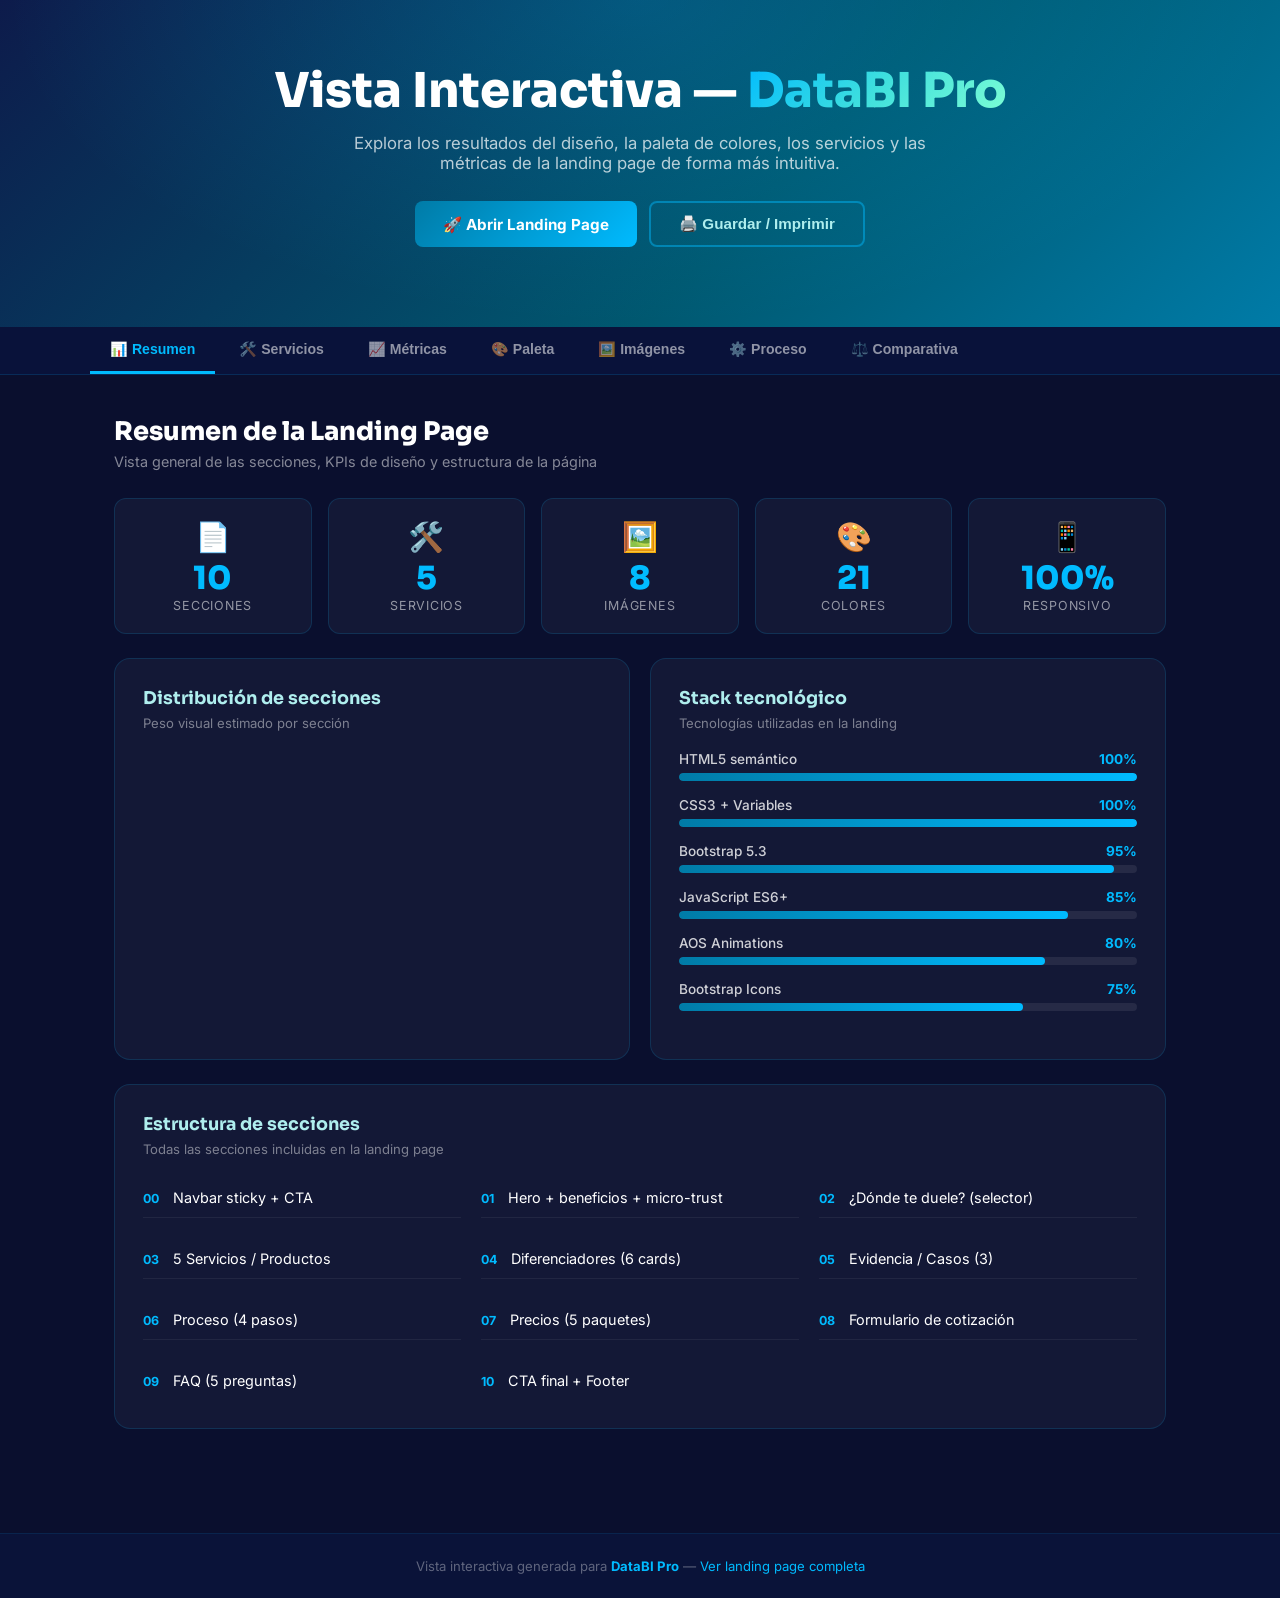
==== index.html @ bb904b4a "index.html" ====
<!DOCTYPE html>
<html lang="es">
<head>
  <meta charset="UTF-8" />
  <meta name="viewport" content="width=device-width, initial-scale=1.0" />
  <title>Vista Previa Interactiva — DataBI Pro Landing Page</title>
  <link href="https://fonts.googleapis.com/css2?family=Inter:wght@300;400;500;600;700;800&family=Sora:wght@600;700;800&display=swap" rel="stylesheet" />
  <script src="https://cdn.jsdelivr.net/npm/chart.js@4.4.3/dist/chart.umd.min.js"></script>
  <style>
    :root {
      --cyan:      #00BBFF;
      --turquoise: #40E0DD;
      --teal:      #008080;
      --cerulean:  #007BA7;
      --midnight:  #191970;
      --deep-sea:  #005870;
      --aqua:      #7FFFD4;
      --sky:       #87CEEB;
      --pale:      #AFEEEE;
    }

    * { box-sizing: border-box; margin: 0; padding: 0; }
    html { scroll-behavior: smooth; }

    body {
      font-family: 'Inter', sans-serif;
      background: #0a0f2e;
      color: #e8f4fd;
      overflow-x: hidden;
    }

    /* ── Header ─────────────────────────────────────────── */
    .pv-header {
      background: linear-gradient(135deg, #0d1b4b 0%, #005870 60%, #007BA7 100%);
      padding: 60px 24px 80px;
      text-align: center;
      position: relative;
      overflow: hidden;
    }

    .pv-header::before {
      content: '';
      position: absolute;
      inset: 0;
      background: radial-gradient(ellipse at 50% 0%, rgba(0,187,255,0.18) 0%, transparent 70%);
    }

    .pv-header h1 {
      font-family: 'Sora', sans-serif;
      font-size: clamp(1.8rem, 4vw, 3rem);
      font-weight: 800;
      color: #fff;
      position: relative;
      z-index: 1;
      margin-bottom: 12px;
    }

    .pv-header h1 span {
      background: linear-gradient(135deg, var(--cyan), var(--turquoise), var(--aqua));
      -webkit-background-clip: text;
      -webkit-text-fill-color: transparent;
      background-clip: text;
    }

    .pv-header p {
      color: rgba(255,255,255,0.72);
      font-size: 1.05rem;
      max-width: 640px;
      margin: 0 auto 28px;
      position: relative;
      z-index: 1;
    }

    .pv-header-btns {
      display: flex;
      flex-wrap: wrap;
      gap: 12px;
      justify-content: center;
      position: relative;
      z-index: 1;
    }

    .btn-view-landing {
      background: linear-gradient(135deg, var(--cerulean), var(--cyan));
      color: #fff;
      font-weight: 700;
      font-size: 0.95rem;
      padding: 12px 28px;
      border-radius: 8px;
      border: none;
      cursor: pointer;
      text-decoration: none;
      transition: transform 0.2s, box-shadow 0.2s;
      display: inline-flex;
      align-items: center;
      gap: 8px;
    }

    .btn-view-landing:hover {
      transform: translateY(-2px);
      box-shadow: 0 8px 24px rgba(0,187,255,0.4);
      color: #fff;
    }

    .btn-outline {
      background: transparent;
      border: 2px solid rgba(0,187,255,0.45);
      color: var(--pale);
      font-weight: 600;
      font-size: 0.95rem;
      padding: 12px 28px;
      border-radius: 8px;
      cursor: pointer;
      text-decoration: none;
      transition: background 0.2s, border-color 0.2s;
      display: inline-flex;
      align-items: center;
      gap: 8px;
    }

    .btn-outline:hover {
      background: rgba(0,187,255,0.1);
      border-color: var(--cyan);
      color: var(--pale);
    }

    /* ── Nav tabs ────────────────────────────────────────── */
    .pv-nav {
      background: rgba(10, 20, 60, 0.95);
      border-bottom: 1px solid rgba(0,187,255,0.15);
      position: sticky;
      top: 0;
      z-index: 100;
      padding: 0 24px;
      overflow-x: auto;
    }

    .pv-nav-inner {
      display: flex;
      gap: 4px;
      max-width: 1100px;
      margin: 0 auto;
      white-space: nowrap;
    }

    .pv-tab {
      padding: 14px 20px;
      font-size: 0.88rem;
      font-weight: 600;
      color: rgba(255,255,255,0.55);
      cursor: pointer;
      border-bottom: 3px solid transparent;
      transition: color 0.2s, border-color 0.2s;
      background: none;
      border-top: none;
      border-left: none;
      border-right: none;
      white-space: nowrap;
    }

    .pv-tab:hover { color: var(--cyan); }
    .pv-tab.active {
      color: var(--cyan);
      border-bottom-color: var(--cyan);
    }

    /* ── Main container ──────────────────────────────────── */
    .pv-main {
      max-width: 1100px;
      margin: 0 auto;
      padding: 40px 24px 80px;
    }

    /* ── Section panels ──────────────────────────────────── */
    .pv-panel {
      display: none;
      animation: fadeIn 0.4s ease;
    }

    .pv-panel.active { display: block; }

    @keyframes fadeIn {
      from { opacity: 0; transform: translateY(12px); }
      to   { opacity: 1; transform: translateY(0); }
    }

    /* ── Cards ───────────────────────────────────────────── */
    .pv-card {
      background: rgba(255,255,255,0.04);
      border: 1px solid rgba(0,187,255,0.15);
      border-radius: 16px;
      padding: 28px;
      margin-bottom: 24px;
      transition: border-color 0.25s;
    }

    .pv-card:hover { border-color: rgba(0,187,255,0.35); }

    .pv-card-title {
      font-family: 'Sora', sans-serif;
      font-size: 1.1rem;
      font-weight: 700;
      color: var(--pale);
      margin-bottom: 6px;
    }

    .pv-card-sub {
      font-size: 0.82rem;
      color: rgba(255,255,255,0.45);
      margin-bottom: 20px;
    }

    /* ── Grid ────────────────────────────────────────────── */
    .grid-2 { display: grid; grid-template-columns: repeat(auto-fit, minmax(300px, 1fr)); gap: 20px; }
    .grid-3 { display: grid; grid-template-columns: repeat(auto-fit, minmax(240px, 1fr)); gap: 20px; }
    .grid-5 { display: grid; grid-template-columns: repeat(auto-fit, minmax(180px, 1fr)); gap: 16px; }

    /* ── KPI tiles ───────────────────────────────────────── */
    .kpi-tile {
      background: rgba(255,255,255,0.04);
      border: 1px solid rgba(0,187,255,0.15);
      border-radius: 12px;
      padding: 20px;
      text-align: center;
      transition: transform 0.2s, border-color 0.2s;
    }

    .kpi-tile:hover {
      transform: translateY(-3px);
      border-color: var(--cyan);
    }

    .kpi-icon {
      font-size: 1.8rem;
      margin-bottom: 8px;
    }

    .kpi-value {
      font-family: 'Sora', sans-serif;
      font-size: 2rem;
      font-weight: 800;
      color: var(--cyan);
      line-height: 1;
      margin-bottom: 4px;
    }

    .kpi-label {
      font-size: 0.78rem;
      color: rgba(255,255,255,0.55);
      text-transform: uppercase;
      letter-spacing: 0.06em;
    }

    /* ── Section heading ─────────────────────────────────── */
    .pv-section-heading {
      margin-bottom: 28px;
    }

    .pv-section-heading h2 {
      font-family: 'Sora', sans-serif;
      font-size: 1.6rem;
      font-weight: 800;
      color: #fff;
      margin-bottom: 6px;
    }

    .pv-section-heading p {
      font-size: 0.9rem;
      color: rgba(255,255,255,0.5);
    }

    /* ── Chart wrapper ───────────────────────────────────── */
    .chart-wrapper {
      position: relative;
      height: 280px;
    }

    .chart-wrapper-tall {
      position: relative;
      height: 340px;
    }

    /* ── Color palette display ───────────────────────────── */
    .palette-grid {
      display: grid;
      grid-template-columns: repeat(auto-fill, minmax(120px, 1fr));
      gap: 10px;
    }

    .palette-swatch {
      border-radius: 10px;
      overflow: hidden;
      border: 1px solid rgba(255,255,255,0.08);
      cursor: pointer;
      transition: transform 0.2s;
    }

    .palette-swatch:hover { transform: scale(1.04); }

    .swatch-color {
      height: 60px;
    }

    .swatch-info {
      background: rgba(10,20,60,0.85);
      padding: 8px 10px;
    }

    .swatch-name {
      font-size: 0.72rem;
      font-weight: 600;
      color: rgba(255,255,255,0.85);
      display: block;
      margin-bottom: 2px;
    }

    .swatch-hex {
      font-size: 0.68rem;
      color: rgba(255,255,255,0.45);
      font-family: monospace;
    }

    /* ── Service cards ───────────────────────────────────── */
    .service-mini {
      background: rgba(255,255,255,0.04);
      border: 1px solid rgba(0,187,255,0.15);
      border-radius: 12px;
      padding: 20px;
      transition: transform 0.2s, border-color 0.2s;
    }

    .service-mini:hover {
      transform: translateY(-3px);
      border-color: var(--cyan);
    }

    .service-mini-num {
      font-family: 'Sora', sans-serif;
      font-size: 2rem;
      font-weight: 900;
      color: rgba(0,187,255,0.2);
      line-height: 1;
      margin-bottom: -4px;
    }

    .service-mini-title {
      font-weight: 700;
      font-size: 0.92rem;
      color: #fff;
      margin-bottom: 6px;
    }

    .service-mini-desc {
      font-size: 0.8rem;
      color: rgba(255,255,255,0.5);
      line-height: 1.5;
    }

    .service-mini-badge {
      display: inline-block;
      background: rgba(0,187,255,0.12);
      border: 1px solid rgba(0,187,255,0.25);
      color: var(--cyan);
      font-size: 0.7rem;
      font-weight: 600;
      padding: 3px 10px;
      border-radius: 50px;
      margin-top: 10px;
    }

    /* ── Timeline ────────────────────────────────────────── */
    .timeline {
      position: relative;
      padding-left: 32px;
    }

    .timeline::before {
      content: '';
      position: absolute;
      left: 11px;
      top: 0;
      bottom: 0;
      width: 2px;
      background: linear-gradient(to bottom, var(--cyan), transparent);
    }

    .timeline-item {
      position: relative;
      margin-bottom: 28px;
    }

    .timeline-dot {
      position: absolute;
      left: -28px;
      top: 4px;
      width: 24px;
      height: 24px;
      background: linear-gradient(135deg, var(--cerulean), var(--cyan));
      border-radius: 50%;
      display: flex;
      align-items: center;
      justify-content: center;
      font-size: 0.7rem;
      font-weight: 800;
      color: #fff;
    }

    .timeline-title {
      font-weight: 700;
      font-size: 0.95rem;
      color: #fff;
      margin-bottom: 4px;
    }

    .timeline-desc {
      font-size: 0.84rem;
      color: rgba(255,255,255,0.55);
    }

    .timeline-badge {
      display: inline-block;
      background: rgba(64,224,221,0.12);
      color: var(--turquoise);
      font-size: 0.72rem;
      font-weight: 600;
      padding: 2px 10px;
      border-radius: 50px;
      margin-left: 8px;
    }

    /* ── Comparison table ────────────────────────────────── */
    .compare-table {
      width: 100%;
      border-collapse: collapse;
      font-size: 0.88rem;
    }

    .compare-table th {
      padding: 12px 16px;
      text-align: left;
      font-size: 0.78rem;
      font-weight: 700;
      text-transform: uppercase;
      letter-spacing: 0.06em;
      color: rgba(255,255,255,0.45);
      border-bottom: 1px solid rgba(0,187,255,0.15);
    }

    .compare-table td {
      padding: 12px 16px;
      border-bottom: 1px solid rgba(255,255,255,0.05);
      color: rgba(255,255,255,0.8);
      vertical-align: middle;
    }

    .compare-table tr:hover td {
      background: rgba(0,187,255,0.04);
    }

    .check-yes { color: #40E0DD; font-size: 1.1rem; }
    .check-no  { color: rgba(255,100,100,0.7); font-size: 1.1rem; }

    /* ── Progress bars ───────────────────────────────────── */
    .prog-item { margin-bottom: 16px; }

    .prog-label {
      display: flex;
      justify-content: space-between;
      margin-bottom: 6px;
      font-size: 0.85rem;
    }

    .prog-label span:first-child { color: rgba(255,255,255,0.8); font-weight: 500; }
    .prog-label span:last-child  { color: var(--cyan); font-weight: 700; }

    .prog-bar-bg {
      height: 8px;
      background: rgba(255,255,255,0.08);
      border-radius: 50px;
      overflow: hidden;
    }

    .prog-bar-fill {
      height: 100%;
      border-radius: 50px;
      background: linear-gradient(90deg, var(--cerulean), var(--cyan));
      width: 0%;
      transition: width 1.2s cubic-bezier(0.4, 0, 0.2, 1);
    }

    /* ── Image gallery ───────────────────────────────────── */
    .img-gallery {
      display: grid;
      grid-template-columns: repeat(auto-fill, minmax(220px, 1fr));
      gap: 12px;
    }

    .img-gallery-item {
      border-radius: 10px;
      overflow: hidden;
      border: 1px solid rgba(0,187,255,0.15);
      cursor: pointer;
      transition: transform 0.2s, border-color 0.2s;
      position: relative;
    }

    .img-gallery-item:hover {
      transform: scale(1.02);
      border-color: var(--cyan);
    }

    .img-gallery-item img {
      width: 100%;
      height: 140px;
      object-fit: cover;
      display: block;
    }

    .img-gallery-caption {
      padding: 8px 10px;
      font-size: 0.75rem;
      color: rgba(255,255,255,0.6);
      background: rgba(10,20,60,0.85);
    }

    /* ── Lightbox ────────────────────────────────────────── */
    .lightbox {
      display: none;
      position: fixed;
      inset: 0;
      background: rgba(0,0,0,0.9);
      z-index: 9999;
      align-items: center;
      justify-content: center;
      padding: 20px;
    }

    .lightbox.open { display: flex; }

    .lightbox img {
      max-width: 90vw;
      max-height: 85vh;
      border-radius: 12px;
      box-shadow: 0 20px 60px rgba(0,0,0,0.5);
    }

    .lightbox-close {
      position: absolute;
      top: 20px;
      right: 24px;
      font-size: 2rem;
      color: #fff;
      cursor: pointer;
      background: none;
      border: none;
      line-height: 1;
    }

    /* ── Tooltip ─────────────────────────────────────────── */
    .tooltip-copy {
      position: fixed;
      bottom: 24px;
      left: 50%;
      transform: translateX(-50%);
      background: var(--cerulean);
      color: #fff;
      padding: 8px 20px;
      border-radius: 50px;
      font-size: 0.85rem;
      font-weight: 600;
      opacity: 0;
      transition: opacity 0.3s;
      pointer-events: none;
      z-index: 9998;
    }

    .tooltip-copy.show { opacity: 1; }

    /* ── Footer ──────────────────────────────────────────── */
    .pv-footer {
      background: rgba(10,20,60,0.8);
      border-top: 1px solid rgba(0,187,255,0.1);
      padding: 24px;
      text-align: center;
    }

    .pv-footer p {
      font-size: 0.82rem;
      color: rgba(255,255,255,0.35);
    }

    .pv-footer a {
      color: var(--cyan);
      text-decoration: none;
    }

    /* ── Responsive ──────────────────────────────────────── */
    @media (max-width: 600px) {
      .pv-header { padding: 40px 16px 60px; }
      .pv-main { padding: 24px 16px 60px; }
      .grid-2, .grid-3, .grid-5 { grid-template-columns: 1fr; }
      .chart-wrapper { height: 220px; }
    }
  </style>
</head>
<body>

<!-- ── Header ────────────────────────────────────────────── -->
<div class="pv-header">
  <h1>Vista Interactiva — <span>DataBI Pro</span></h1>
  <p>Explora los resultados del diseño, la paleta de colores, los servicios y las métricas de la landing page de forma más intuitiva.</p>
  <div class="pv-header-btns">
    <a href="index.html" target="_blank" class="btn-view-landing">
      🚀 Abrir Landing Page
    </a>
    <button class="btn-outline" onclick="window.print()">
      🖨️ Guardar / Imprimir
    </button>
  </div>
</div>

<!-- ── Navigation tabs ───────────────────────────────────── -->
<nav class="pv-nav">
  <div class="pv-nav-inner">
    <button class="pv-tab active" onclick="showPanel('overview')">📊 Resumen</button>
    <button class="pv-tab" onclick="showPanel('services')">🛠️ Servicios</button>
    <button class="pv-tab" onclick="showPanel('metrics')">📈 Métricas</button>
    <button class="pv-tab" onclick="showPanel('palette')">🎨 Paleta</button>
    <button class="pv-tab" onclick="showPanel('images')">🖼️ Imágenes</button>
    <button class="pv-tab" onclick="showPanel('process')">⚙️ Proceso</button>
    <button class="pv-tab" onclick="showPanel('compare')">⚖️ Comparativa</button>
  </div>
</nav>

<!-- ── Main content ──────────────────────────────────────── -->
<main class="pv-main">

  <!-- ===== OVERVIEW ===== -->
  <div id="panel-overview" class="pv-panel active">
    <div class="pv-section-heading">
      <h2>Resumen de la Landing Page</h2>
      <p>Vista general de las secciones, KPIs de diseño y estructura de la página</p>
    </div>

    <!-- KPIs -->
    <div class="grid-5" style="margin-bottom:24px;">
      <div class="kpi-tile">
        <div class="kpi-icon">📄</div>
        <div class="kpi-value" data-count="10">0</div>
        <div class="kpi-label">Secciones</div>
      </div>
      <div class="kpi-tile">
        <div class="kpi-icon">🛠️</div>
        <div class="kpi-value" data-count="5">0</div>
        <div class="kpi-label">Servicios</div>
      </div>
      <div class="kpi-tile">
        <div class="kpi-icon">🖼️</div>
        <div class="kpi-value" data-count="8">0</div>
        <div class="kpi-label">Imágenes</div>
      </div>
      <div class="kpi-tile">
        <div class="kpi-icon">🎨</div>
        <div class="kpi-value" data-count="21">0</div>
        <div class="kpi-label">Colores</div>
      </div>
      <div class="kpi-tile">
        <div class="kpi-icon">📱</div>
        <div class="kpi-value">100%</div>
        <div class="kpi-label">Responsivo</div>
      </div>
    </div>

    <div class="grid-2">
      <!-- Secciones chart -->
      <div class="pv-card">
        <div class="pv-card-title">Distribución de secciones</div>
        <div class="pv-card-sub">Peso visual estimado por sección</div>
        <div class="chart-wrapper">
          <canvas id="sectionsChart"></canvas>
        </div>
      </div>

      <!-- Tech stack -->
      <div class="pv-card">
        <div class="pv-card-title">Stack tecnológico</div>
        <div class="pv-card-sub">Tecnologías utilizadas en la landing</div>
        <div style="margin-top:8px;">
          <div class="prog-item">
            <div class="prog-label"><span>HTML5 semántico</span><span>100%</span></div>
            <div class="prog-bar-bg"><div class="prog-bar-fill" data-width="100"></div></div>
          </div>
          <div class="prog-item">
            <div class="prog-label"><span>CSS3 + Variables</span><span>100%</span></div>
            <div class="prog-bar-bg"><div class="prog-bar-fill" data-width="100"></div></div>
          </div>
          <div class="prog-item">
            <div class="prog-label"><span>Bootstrap 5.3</span><span>95%</span></div>
            <div class="prog-bar-bg"><div class="prog-bar-fill" data-width="95"></div></div>
          </div>
          <div class="prog-item">
            <div class="prog-label"><span>JavaScript ES6+</span><span>85%</span></div>
            <div class="prog-bar-bg"><div class="prog-bar-fill" data-width="85"></div></div>
          </div>
          <div class="prog-item">
            <div class="prog-label"><span>AOS Animations</span><span>80%</span></div>
            <div class="prog-bar-bg"><div class="prog-bar-fill" data-width="80"></div></div>
          </div>
          <div class="prog-item">
            <div class="prog-label"><span>Bootstrap Icons</span><span>75%</span></div>
            <div class="prog-bar-bg"><div class="prog-bar-fill" data-width="75"></div></div>
          </div>
        </div>
      </div>
    </div>

    <!-- Sections list -->
    <div class="pv-card">
      <div class="pv-card-title">Estructura de secciones</div>
      <div class="pv-card-sub">Todas las secciones incluidas en la landing page</div>
      <div class="grid-3" style="margin-top:8px;">
        <div style="padding:10px 0; border-bottom:1px solid rgba(255,255,255,0.06);">
          <span style="color:var(--cyan);font-weight:700;font-size:0.78rem;">00</span>
          <span style="color:#fff;font-size:0.9rem;margin-left:10px;">Navbar sticky + CTA</span>
        </div>
        <div style="padding:10px 0; border-bottom:1px solid rgba(255,255,255,0.06);">
          <span style="color:var(--cyan);font-weight:700;font-size:0.78rem;">01</span>
          <span style="color:#fff;font-size:0.9rem;margin-left:10px;">Hero + beneficios + micro-trust</span>
        </div>
        <div style="padding:10px 0; border-bottom:1px solid rgba(255,255,255,0.06);">
          <span style="color:var(--cyan);font-weight:700;font-size:0.78rem;">02</span>
          <span style="color:#fff;font-size:0.9rem;margin-left:10px;">¿Dónde te duele? (selector)</span>
        </div>
        <div style="padding:10px 0; border-bottom:1px solid rgba(255,255,255,0.06);">
          <span style="color:var(--cyan);font-weight:700;font-size:0.78rem;">03</span>
          <span style="color:#fff;font-size:0.9rem;margin-left:10px;">5 Servicios / Productos</span>
        </div>
        <div style="padding:10px 0; border-bottom:1px solid rgba(255,255,255,0.06);">
          <span style="color:var(--cyan);font-weight:700;font-size:0.78rem;">04</span>
          <span style="color:#fff;font-size:0.9rem;margin-left:10px;">Diferenciadores (6 cards)</span>
        </div>
        <div style="padding:10px 0; border-bottom:1px solid rgba(255,255,255,0.06);">
          <span style="color:var(--cyan);font-weight:700;font-size:0.78rem;">05</span>
          <span style="color:#fff;font-size:0.9rem;margin-left:10px;">Evidencia / Casos (3)</span>
        </div>
        <div style="padding:10px 0; border-bottom:1px solid rgba(255,255,255,0.06);">
          <span style="color:var(--cyan);font-weight:700;font-size:0.78rem;">06</span>
          <span style="color:#fff;font-size:0.9rem;margin-left:10px;">Proceso (4 pasos)</span>
        </div>
        <div style="padding:10px 0; border-bottom:1px solid rgba(255,255,255,0.06);">
          <span style="color:var(--cyan);font-weight:700;font-size:0.78rem;">07</span>
          <span style="color:#fff;font-size:0.9rem;margin-left:10px;">Precios (5 paquetes)</span>
        </div>
        <div style="padding:10px 0; border-bottom:1px solid rgba(255,255,255,0.06);">
          <span style="color:var(--cyan);font-weight:700;font-size:0.78rem;">08</span>
          <span style="color:#fff;font-size:0.9rem;margin-left:10px;">Formulario de cotización</span>
        </div>
        <div style="padding:10px 0;">
          <span style="color:var(--cyan);font-weight:700;font-size:0.78rem;">09</span>
          <span style="color:#fff;font-size:0.9rem;margin-left:10px;">FAQ (5 preguntas)</span>
        </div>
        <div style="padding:10px 0;">
          <span style="color:var(--cyan);font-weight:700;font-size:0.78rem;">10</span>
          <span style="color:#fff;font-size:0.9rem;margin-left:10px;">CTA final + Footer</span>
        </div>
      </div>
    </div>
  </div>

  <!-- ===== SERVICES ===== -->
  <div id="panel-services" class="pv-panel">
    <div class="pv-section-heading">
      <h2>Los 5 Servicios</h2>
      <p>Detalle interactivo de cada producto ofrecido</p>
    </div>

    <div class="grid-2" style="margin-bottom:24px;">
      <div class="pv-card">
        <div class="pv-card-title">Distribución de servicios por tipo</div>
        <div class="pv-card-sub">Clasificación por área de especialización</div>
        <div class="chart-wrapper">
          <canvas id="servicesChart"></canvas>
        </div>
      </div>
      <div class="pv-card">
        <div class="pv-card-title">Complejidad estimada por servicio</div>
        <div class="pv-card-sub">Escala 1–10 según alcance técnico</div>
        <div class="chart-wrapper">
          <canvas id="complexityChart"></canvas>
        </div>
      </div>
    </div>

    <div class="grid-3">
      <div class="service-mini">
        <div class="service-mini-num">01</div>
        <div class="service-mini-title">Auditoría BI + Plan de Acción</div>
        <div class="service-mini-desc">Gobernanza + Performance. Revisión de modelo, DAX, seguridad y UX.</div>
        <div class="service-mini-badge">Gobernanza</div>
      </div>
      <div class="service-mini">
        <div class="service-mini-num">02</div>
        <div class="service-mini-title">Dashboard Power BI + Modelo</div>
        <div class="service-mini-desc">End-to-end. KPI definition, modelo estrella, DAX, publicación.</div>
        <div class="service-mini-badge">Visualización</div>
      </div>
      <div class="service-mini">
        <div class="service-mini-num">03</div>
        <div class="service-mini-title">Ingeniería y Arquitectura de Datos</div>
        <div class="service-mini-desc">ETL/ELT + Estructura. Pipeline, diccionario, automatización.</div>
        <div class="service-mini-badge">Data Eng.</div>
      </div>
      <div class="service-mini">
        <div class="service-mini-num">04</div>
        <div class="service-mini-title">Predicción y Analítica</div>
        <div class="service-mini-desc">Forecast + Modelos. Feature engineering, evaluación, insights.</div>
        <div class="service-mini-badge">ML / IA</div>
      </div>
      <div class="service-mini">
        <div class="service-mini-num">05</div>
        <div class="service-mini-title">Plan de Negocios</div>
        <div class="service-mini-desc">Para startups y expansión. Financiero, estrategia, KPIs, roadmap.</div>
        <div class="service-mini-badge">Estrategia</div>
      </div>
    </div>
  </div>

  <!-- ===== METRICS ===== -->
  <div id="panel-metrics" class="pv-panel">
    <div class="pv-section-heading">
      <h2>Métricas de Impacto</h2>
      <p>Resultados estimados que la landing page comunica a los prospectos</p>
    </div>

    <div class="grid-3" style="margin-bottom:24px;">
      <div class="kpi-tile">
        <div class="kpi-icon">⏱️</div>
        <div class="kpi-value">–40%</div>
        <div class="kpi-label">Horas de reporte</div>
      </div>
      <div class="kpi-tile">
        <div class="kpi-icon">🎯</div>
        <div class="kpi-value">+25%</div>
        <div class="kpi-label">Precisión forecast</div>
      </div>
      <div class="kpi-tile">
        <div class="kpi-icon">📅</div>
        <div class="kpi-value">–50%</div>
        <div class="kpi-label">Tiempo de cierre</div>
      </div>
    </div>

    <div class="grid-2">
      <div class="pv-card">
        <div class="pv-card-title">Antes vs. Después — Horas de reporte</div>
        <div class="pv-card-sub">Comparación mensual estimada</div>
        <div class="chart-wrapper">
          <canvas id="hoursChart"></canvas>
        </div>
      </div>
      <div class="pv-card">
        <div class="pv-card-title">Precisión de Forecast</div>
        <div class="pv-card-sub">Mejora progresiva con el modelo predictivo</div>
        <div class="chart-wrapper">
          <canvas id="forecastChart"></canvas>
        </div>
      </div>
    </div>

    <div class="pv-card">
      <div class="pv-card-title">Radar de capacidades — DataBI Pro vs. Consultora típica</div>
      <div class="pv-card-sub">Comparación multidimensional de valor entregado</div>
      <div class="chart-wrapper-tall">
        <canvas id="radarChart"></canvas>
      </div>
    </div>
  </div>

  <!-- ===== PALETTE ===== -->
  <div id="panel-palette" class="pv-panel">
    <div class="pv-section-heading">
      <h2>Paleta de Colores</h2>
      <p>Los 21 colores base utilizados en el diseño. Haz clic en un color para copiar el HEX.</p>
    </div>

    <div class="palette-grid" id="paletteGrid"></div>

    <div class="pv-card" style="margin-top:24px;">
      <div class="pv-card-title">Tipografías sugeridas</div>
      <div class="pv-card-sub">Fuentes modernas y legibles seleccionadas para la landing</div>
      <div class="grid-2" style="margin-top:12px;">
        <div style="padding:20px;background:rgba(255,255,255,0.04);border-radius:10px;border:1px solid rgba(0,187,255,0.15);">
          <p style="font-family:'Sora',sans-serif;font-size:1.8rem;font-weight:800;color:#fff;margin-bottom:8px;">Sora</p>
          <p style="font-size:0.82rem;color:rgba(255,255,255,0.5);">Titulares y encabezados — Peso 600, 700, 800</p>
          <p style="font-family:'Sora',sans-serif;font-size:1rem;color:var(--cyan);margin-top:8px;">AaBbCcDd 0123456789</p>
        </div>
        <div style="padding:20px;background:rgba(255,255,255,0.04);border-radius:10px;border:1px solid rgba(0,187,255,0.15);">
          <p style="font-family:'Inter',sans-serif;font-size:1.8rem;font-weight:700;color:#fff;margin-bottom:8px;">Inter</p>
          <p style="font-size:0.82rem;color:rgba(255,255,255,0.5);">Cuerpo y UI — Peso 300, 400, 500, 600, 700</p>
          <p style="font-family:'Inter',sans-serif;font-size:1rem;color:var(--turquoise);margin-top:8px;">AaBbCcDd 0123456789</p>
        </div>
      </div>
    </div>
  </div>

  <!-- ===== IMAGES ===== -->
  <div id="panel-images" class="pv-panel">
    <div class="pv-section-heading">
      <h2>Imágenes Generadas</h2>
      <p>Las 8 imágenes fotorrealistas creadas para la landing page. Haz clic para ampliar.</p>
    </div>

    <div class="img-gallery" id="imgGallery"></div>
  </div>

  <!-- ===== PROCESS ===== -->
  <div id="panel-process" class="pv-panel">
    <div class="pv-section-heading">
      <h2>Proceso de Trabajo</h2>
      <p>Los 4 pasos del proceso de entrega de DataBI Pro</p>
    </div>

    <div class="grid-2">
      <div class="pv-card">
        <div class="pv-card-title">Timeline del proceso</div>
        <div class="pv-card-sub">Desde la cotización hasta el traspaso</div>
        <div class="timeline" style="margin-top:16px;">
          <div class="timeline-item">
            <div class="timeline-dot">1</div>
            <div class="timeline-title">Cotización <span class="timeline-badge">Hoy</span></div>
            <div class="timeline-desc">Objetivo, fuentes de datos, urgencia y alcance. Sin compromiso.</div>
          </div>
          <div class="timeline-item">
            <div class="timeline-dot">2</div>
            <div class="timeline-title">Demo personalizada <span class="timeline-badge">Máx. 24h</span></div>
            <div class="timeline-desc">Demo funcional o propuesta visual ajustada a tu industria.</div>
          </div>
          <div class="timeline-item">
            <div class="timeline-dot">3</div>
            <div class="timeline-title">Implementación por sprints <span class="timeline-badge">Semanal</span></div>
            <div class="timeline-desc">Entregas medibles con avances visibles en cada iteración.</div>
          </div>
          <div class="timeline-item">
            <div class="timeline-dot">4</div>
            <div class="timeline-title">Traspaso + soporte <span class="timeline-badge">Final</span></div>
            <div class="timeline-desc">Documentación, handover completo y continuidad garantizada.</div>
          </div>
        </div>
      </div>

      <div class="pv-card">
        <div class="pv-card-title">Tiempo estimado por fase</div>
        <div class="pv-card-sub">Duración típica según tipo de proyecto</div>
        <div class="chart-wrapper">
          <canvas id="processChart"></canvas>
        </div>
      </div>
    </div>

    <div class="pv-card" style="margin-top:0;">
      <div class="pv-card-title">Metodología aplicada</div>
      <div class="pv-card-sub">Combinación de marcos ágiles y gestión formal</div>
      <div class="grid-3" style="margin-top:12px;">
        <div style="text-align:center;padding:16px;background:rgba(0,187,255,0.06);border-radius:10px;">
          <div style="font-size:2rem;margin-bottom:8px;">🏃</div>
          <div style="font-weight:700;color:#fff;margin-bottom:4px;">Scrum / Agile</div>
          <div style="font-size:0.8rem;color:rgba(255,255,255,0.5);">Sprints semanales / quincenales</div>
        </div>
        <div style="text-align:center;padding:16px;background:rgba(0,187,255,0.06);border-radius:10px;">
          <div style="font-size:2rem;margin-bottom:8px;">📋</div>
          <div style="font-weight:700;color:#fff;margin-bottom:4px;">PMI / IPMA</div>
          <div style="font-size:0.8rem;color:rgba(255,255,255,0.5);">Marco formal de gestión de proyectos</div>
        </div>
        <div style="text-align:center;padding:16px;background:rgba(0,187,255,0.06);border-radius:10px;">
          <div style="font-size:2rem;margin-bottom:8px;">🔒</div>
          <div style="font-weight:700;color:#fff;margin-bottom:4px;">Seguridad</div>
          <div style="font-size:0.8rem;color:rgba(255,255,255,0.5);">NDA + datos anonimizados disponibles</div>
        </div>
      </div>
    </div>
  </div>

  <!-- ===== COMPARE ===== -->
  <div id="panel-compare" class="pv-panel">
    <div class="pv-section-heading">
      <h2>Comparativa</h2>
      <p>DataBI Pro vs. consultoras típicas del mercado</p>
    </div>

    <div class="pv-card">
      <div class="pv-card-title">Tabla comparativa de diferenciadores</div>
      <div class="pv-card-sub">Características clave evaluadas</div>
      <div style="overflow-x:auto;margin-top:12px;">
        <table class="compare-table">
          <thead>
            <tr>
              <th>Característica</th>
              <th>DataBI Pro</th>
              <th>Consultora típica</th>
            </tr>
          </thead>
          <tbody>
            <tr>
              <td>KPIs verificables antes/después</td>
              <td><span class="check-yes">✓</span> Siempre</td>
              <td><span class="check-no">✗</span> Raramente</td>
            </tr>
            <tr>
              <td>Precios transparentes desde el inicio</td>
              <td><span class="check-yes">✓</span> Rangos claros</td>
              <td><span class="check-no">✗</span> Cotización opaca</td>
            </tr>
            <tr>
              <td>Demo personalizada en 24h</td>
              <td><span class="check-yes">✓</span> Garantizado</td>
              <td><span class="check-no">✗</span> 1–2 semanas</td>
            </tr>
            <tr>
              <td>Metodología ágil + formal (PMI/IPMA)</td>
              <td><span class="check-yes">✓</span> Combinada</td>
              <td>⚠️ Solo una</td>
            </tr>
            <tr>
              <td>Stack Microsoft end-to-end</td>
              <td><span class="check-yes">✓</span> Nativo</td>
              <td>⚠️ Parcial</td>
            </tr>
            <tr>
              <td>NDA antes de revisar datos</td>
              <td><span class="check-yes">✓</span> Disponible</td>
              <td>⚠️ Opcional</td>
            </tr>
            <tr>
              <td>Entregables definidos por contrato</td>
              <td><span class="check-yes">✓</span> Siempre</td>
              <td>⚠️ A veces</td>
            </tr>
            <tr>
              <td>Capacidad limitada (calidad garantizada)</td>
              <td><span class="check-yes">✓</span> 3 proyectos/mes</td>
              <td><span class="check-no">✗</span> Sin límite</td>
            </tr>
          </tbody>
        </table>
      </div>
    </div>

    <div class="pv-card">
      <div class="pv-card-title">Paquetes disponibles</div>
      <div class="pv-card-sub">Resumen de los 5 paquetes con su perfil ideal</div>
      <div style="overflow-x:auto;margin-top:12px;">
        <table class="compare-table">
          <thead>
            <tr>
              <th>Paquete</th>
              <th>Nombre</th>
              <th>Ideal para</th>
              <th>Entregables clave</th>
            </tr>
          </thead>
          <tbody>
            <tr>
              <td><span style="color:var(--cyan);font-weight:700;">A</span></td>
              <td>Auditoría BI</td>
              <td>BI lento / sin gobierno</td>
              <td>Informe + Quick wins + Plan</td>
            </tr>
            <tr>
              <td><span style="color:var(--cyan);font-weight:700;">B</span></td>
              <td>Dashboard + Modelo</td>
              <td>Tablero corporativo</td>
              <td>Dataset + Reporte + Guía</td>
            </tr>
            <tr>
              <td><span style="color:var(--cyan);font-weight:700;">C</span></td>
              <td>Data Engineering</td>
              <td>Múltiples fuentes</td>
              <td>Pipeline + Diccionario</td>
            </tr>
            <tr>
              <td><span style="color:var(--cyan);font-weight:700;">D</span></td>
              <td>Forecast / Predicción</td>
              <td>Proyección con control</td>
              <td>Modelo + Métricas + Insights</td>
            </tr>
            <tr>
              <td><span style="color:var(--cyan);font-weight:700;">E</span></td>
              <td>Plan de Negocios</td>
              <td>Startup o expansión</td>
              <td>Documento + Financiero + KPIs</td>
            </tr>
          </tbody>
        </table>
      </div>
    </div>
  </div>

</main>

<!-- ── Footer ─────────────────────────────────────────────── -->
<div class="pv-footer">
  <p>Vista interactiva generada para <strong style="color:var(--cyan);">DataBI Pro</strong> — <a href="index.html" target="_blank">Ver landing page completa</a></p>
</div>

<!-- ── Lightbox ───────────────────────────────────────────── -->
<div class="lightbox" id="lightbox" onclick="closeLightbox()">
  <button class="lightbox-close" onclick="closeLightbox()">✕</button>
  <img id="lightboxImg" src="" alt="" />
</div>

<!-- ── Tooltip ────────────────────────────────────────────── -->
<div class="tooltip-copy" id="tooltipCopy">¡HEX copiado al portapapeles!</div>

<script>
/* ── Tab navigation ─────────────────────────────────────── */
function showPanel(id) {
  document.querySelectorAll('.pv-panel').forEach(p => p.classList.remove('active'));
  document.querySelectorAll('.pv-tab').forEach(t => t.classList.remove('active'));
  document.getElementById('panel-' + id).classList.add('active');
  event.currentTarget.classList.add('active');
  // Animate progress bars when tech panel shown
  if (id === 'overview') animateBars();
  if (id === 'metrics') initMetricCharts();
}

/* ── Counter animation ──────────────────────────────────── */
function animateCounters() {
  document.querySelectorAll('[data-count]').forEach(el => {
    const target = parseInt(el.dataset.count);
    let current = 0;
    const step = Math.ceil(target / 30);
    const timer = setInterval(() => {
      current = Math.min(current + step, target);
      el.textContent = current;
      if (current >= target) clearInterval(timer);
    }, 40);
  });
}

/* ── Progress bars ──────────────────────────────────────── */
function animateBars() {
  setTimeout(() => {
    document.querySelectorAll('.prog-bar-fill').forEach(bar => {
      bar.style.width = bar.dataset.width + '%';
    });
  }, 200);
}

/* ── Color palette ──────────────────────────────────────── */
const palette = [
  { name: 'Pale Blue',       hex: '#AFEEEE' },
  { name: 'Sky Blue',        hex: '#87CEEB' },
  { name: 'Aquamarine',      hex: '#7FFFD4' },
  { name: 'Aqua Blue',       hex: '#00FFFF' },
  { name: 'Cyan',            hex: '#00BBFF' },
  { name: 'Azure',           hex: '#007FFF' },
  { name: 'Deep Blue',       hex: '#0000FF' },
  { name: 'Turquoise',       hex: '#40E0DD' },
  { name: 'Deep Turquoise',  hex: '#00CED1' },
  { name: 'Teal',            hex: '#008080' },
  { name: 'Dark Cyan',       hex: '#008888' },
  { name: 'Cerulean',        hex: '#007BA7' },
  { name: 'Sea Green',       hex: '#2E8B57' },
  { name: 'Deep Sea Blue',   hex: '#005870' },
  { name: 'Steel Blue',      hex: '#4682B4' },
  { name: 'Royal Blue',      hex: '#4169E1' },
  { name: 'Cobalt Blue',     hex: '#0047AB' },
  { name: 'Ocean Blue',      hex: '#4F4285' },
  { name: 'Indigo',          hex: '#4B0082' },
  { name: 'Navy Blue',       hex: '#000080' },
  { name: 'Midnight Blue',   hex: '#191970' },
];

function buildPalette() {
  const grid = document.getElementById('paletteGrid');
  palette.forEach(c => {
    const sw = document.createElement('div');
    sw.className = 'palette-swatch';
    sw.innerHTML = `
      <div class="swatch-color" style="background:${c.hex}"></div>
      <div class="swatch-info">
        <span class="swatch-name">${c.name}</span>
        <span class="swatch-hex">${c.hex}</span>
      </div>
    `;
    sw.addEventListener('click', () => copyHex(c.hex));
    grid.appendChild(sw);
  });
}

function copyHex(hex) {
  navigator.clipboard.writeText(hex).catch(() => {});
  const tip = document.getElementById('tooltipCopy');
  tip.textContent = `¡${hex} copiado!`;
  tip.classList.add('show');
  setTimeout(() => tip.classList.remove('show'), 2200);
}

/* ── Image gallery ──────────────────────────────────────── */
const images = [
  { src: 'images/hero-bg.jpg',           caption: 'Hero — Analista con dashboards' },
  { src: 'images/dashboard-powerbi.jpg', caption: 'Dashboard Power BI' },
  { src: 'images/data-engineering.jpg',  caption: 'Ingeniería de datos / ETL' },
  { src: 'images/bi-audit.jpg',          caption: 'Auditoría BI y gobernanza' },
  { src: 'images/forecast-prediction.jpg', caption: 'Predicción y analítica' },
  { src: 'images/business-plan.jpg',     caption: 'Plan de negocios' },
  { src: 'images/process-steps.jpg',     caption: 'Proceso ágil / sprints' },
  { src: 'images/profile-fortunato.jpg', caption: 'Fortunato Bravo Núñez' },
];

function buildGallery() {
  const gallery = document.getElementById('imgGallery');
  images.forEach(img => {
    const item = document.createElement('div');
    item.className = 'img-gallery-item';
    item.innerHTML = `
      <img src="${img.src}" alt="${img.caption}" loading="lazy" />
      <div class="img-gallery-caption">${img.caption}</div>
    `;
    item.addEventListener('click', () => openLightbox(img.src, img.caption));
    gallery.appendChild(item);
  });
}

function openLightbox(src, alt) {
  document.getElementById('lightboxImg').src = src;
  document.getElementById('lightboxImg').alt = alt;
  document.getElementById('lightbox').classList.add('open');
}

function closeLightbox() {
  document.getElementById('lightbox').classList.remove('open');
}

/* ── Charts ─────────────────────────────────────────────── */
const chartDefaults = {
  plugins: {
    legend: { labels: { color: 'rgba(255,255,255,0.7)', font: { family: 'Inter', size: 12 } } },
    tooltip: { backgroundColor: 'rgba(10,20,60,0.95)', titleColor: '#00BBFF', bodyColor: 'rgba(255,255,255,0.8)', borderColor: 'rgba(0,187,255,0.3)', borderWidth: 1 }
  },
  scales: {
    x: { ticks: { color: 'rgba(255,255,255,0.55)' }, grid: { color: 'rgba(255,255,255,0.06)' } },
    y: { ticks: { color: 'rgba(255,255,255,0.55)' }, grid: { color: 'rgba(255,255,255,0.06)' } }
  }
};

function initOverviewCharts() {
  // Sections donut
  new Chart(document.getElementById('sectionsChart'), {
    type: 'doughnut',
    data: {
      labels: ['Hero', 'Servicios', 'Precios', 'Formulario', 'Proceso', 'Diferenciadores', 'Evidencia', 'FAQ', 'Otros'],
      datasets: [{
        data: [18, 25, 15, 12, 10, 8, 7, 3, 2],
        backgroundColor: ['#007BA7','#00BBFF','#40E0DD','#7FFFD4','#4682B4','#008080','#005870','#4169E1','#191970'],
        borderWidth: 0,
        hoverOffset: 6
      }]
    },
    options: {
      responsive: true, maintainAspectRatio: false,
      plugins: { ...chartDefaults.plugins, legend: { position: 'right', labels: { color: 'rgba(255,255,255,0.7)', font: { size: 11 }, boxWidth: 12 } } },
      cutout: '60%'
    }
  });
}

function initServiceCharts() {
  new Chart(document.getElementById('servicesChart'), {
    type: 'pie',
    data: {
      labels: ['Auditoría BI', 'Dashboard Power BI', 'Data Engineering', 'Predicción', 'Plan de Negocios'],
      datasets: [{
        data: [20, 25, 20, 20, 15],
        backgroundColor: ['#007BA7','#00BBFF','#40E0DD','#4682B4','#2E8B57'],
        borderWidth: 0
      }]
    },
    options: {
      responsive: true, maintainAspectRatio: false,
      plugins: { ...chartDefaults.plugins, legend: { position: 'bottom', labels: { color: 'rgba(255,255,255,0.7)', font: { size: 11 }, boxWidth: 12 } } }
    }
  });

  new Chart(document.getElementById('complexityChart'), {
    type: 'bar',
    data: {
      labels: ['Auditoría BI', 'Dashboard PBI', 'Data Eng.', 'Predicción', 'Plan Negocio'],
      datasets: [{
        label: 'Complejidad (1–10)',
        data: [6, 7, 8, 9, 5],
        backgroundColor: ['rgba(0,123,167,0.7)','rgba(0,187,255,0.7)','rgba(64,224,221,0.7)','rgba(70,130,180,0.7)','rgba(46,139,87,0.7)'],
        borderColor: ['#007BA7','#00BBFF','#40E0DD','#4682B4','#2E8B57'],
        borderWidth: 2,
        borderRadius: 6
      }]
    },
    options: {
      responsive: true, maintainAspectRatio: false,
      plugins: { ...chartDefaults.plugins, legend: { display: false } },
      scales: { ...chartDefaults.scales, y: { ...chartDefaults.scales.y, min: 0, max: 10 } }
    }
  });
}

function initMetricCharts() {
  if (document.getElementById('hoursChart').chart) return;

  const hc = new Chart(document.getElementById('hoursChart'), {
    type: 'bar',
    data: {
      labels: ['Ene', 'Feb', 'Mar', 'Abr', 'May', 'Jun'],
      datasets: [
        { label: 'Antes (hrs)', data: [80, 78, 82, 80, 79, 81], backgroundColor: 'rgba(255,100,100,0.5)', borderColor: '#ff6464', borderWidth: 2, borderRadius: 4 },
        { label: 'Después (hrs)', data: [48, 46, 44, 43, 42, 41], backgroundColor: 'rgba(0,187,255,0.5)', borderColor: '#00BBFF', borderWidth: 2, borderRadius: 4 }
      ]
    },
    options: { responsive: true, maintainAspectRatio: false, plugins: chartDefaults.plugins, scales: chartDefaults.scales }
  });
  document.getElementById('hoursChart').chart = hc;

  const fc = new Chart(document.getElementById('forecastChart'), {
    type: 'line',
    data: {
      labels: ['Mes 1', 'Mes 2', 'Mes 3', 'Mes 4', 'Mes 5', 'Mes 6'],
      datasets: [
        { label: 'Sin modelo (%)', data: [62, 64, 63, 65, 64, 66], borderColor: 'rgba(255,100,100,0.8)', backgroundColor: 'rgba(255,100,100,0.1)', tension: 0.4, fill: true, pointRadius: 4 },
        { label: 'Con modelo (%)', data: [62, 70, 76, 82, 87, 91], borderColor: '#40E0DD', backgroundColor: 'rgba(64,224,221,0.1)', tension: 0.4, fill: true, pointRadius: 4 }
      ]
    },
    options: { responsive: true, maintainAspectRatio: false, plugins: chartDefaults.plugins, scales: { ...chartDefaults.scales, y: { ...chartDefaults.scales.y, min: 50, max: 100 } } }
  });
  document.getElementById('forecastChart').chart = fc;

  const rc = new Chart(document.getElementById('radarChart'), {
    type: 'radar',
    data: {
      labels: ['KPIs verificables', 'Transparencia precio', 'Velocidad entrega', 'Seguridad datos', 'Metodología', 'Stack técnico', 'Documentación'],
      datasets: [
        { label: 'DataBI Pro', data: [9, 9, 9, 8, 9, 9, 8], borderColor: '#00BBFF', backgroundColor: 'rgba(0,187,255,0.15)', pointBackgroundColor: '#00BBFF', pointRadius: 5 },
        { label: 'Consultora típica', data: [5, 4, 5, 6, 6, 6, 5], borderColor: 'rgba(255,100,100,0.7)', backgroundColor: 'rgba(255,100,100,0.08)', pointBackgroundColor: 'rgba(255,100,100,0.7)', pointRadius: 5 }
      ]
    },
    options: {
      responsive: true, maintainAspectRatio: false,
      plugins: chartDefaults.plugins,
      scales: {
        r: {
          min: 0, max: 10,
          ticks: { color: 'rgba(255,255,255,0.4)', stepSize: 2, backdropColor: 'transparent' },
          grid: { color: 'rgba(255,255,255,0.08)' },
          pointLabels: { color: 'rgba(255,255,255,0.7)', font: { size: 11 } },
          angleLines: { color: 'rgba(255,255,255,0.08)' }
        }
      }
    }
  });
  document.getElementById('radarChart').chart = rc;
}

function initProcessChart() {
  new Chart(document.getElementById('processChart'), {
    type: 'horizontalBar',
    ...(() => {
      return {
        type: 'bar',
        data: {
          labels: ['Cotización', 'Demo', 'Sprint 1', 'Sprint 2', 'Sprint 3', 'Traspaso'],
          datasets: [{
            label: 'Días estimados',
            data: [1, 1, 7, 7, 7, 3],
            backgroundColor: ['rgba(0,123,167,0.7)','rgba(0,187,255,0.7)','rgba(64,224,221,0.7)','rgba(64,224,221,0.6)','rgba(64,224,221,0.5)','rgba(46,139,87,0.7)'],
            borderColor: ['#007BA7','#00BBFF','#40E0DD','#40E0DD','#40E0DD','#2E8B57'],
            borderWidth: 2,
            borderRadius: 6
          }]
        },
        options: {
          indexAxis: 'y',
          responsive: true, maintainAspectRatio: false,
          plugins: { ...chartDefaults.plugins, legend: { display: false } },
          scales: { x: { ...chartDefaults.scales.x, title: { display: true, text: 'Días', color: 'rgba(255,255,255,0.4)' } }, y: chartDefaults.scales.y }
        }
      };
    })()
  });
}

/* ── Init ────────────────────────────────────────────────── */
document.addEventListener('DOMContentLoaded', () => {
  buildPalette();
  buildGallery();
  animateCounters();
  animateBars();
  initOverviewCharts();
  initServiceCharts();
  initProcessChart();
});

// ESC to close lightbox
document.addEventListener('keydown', e => {
  if (e.key === 'Escape') closeLightbox();
});
</script>
</body>
</html>
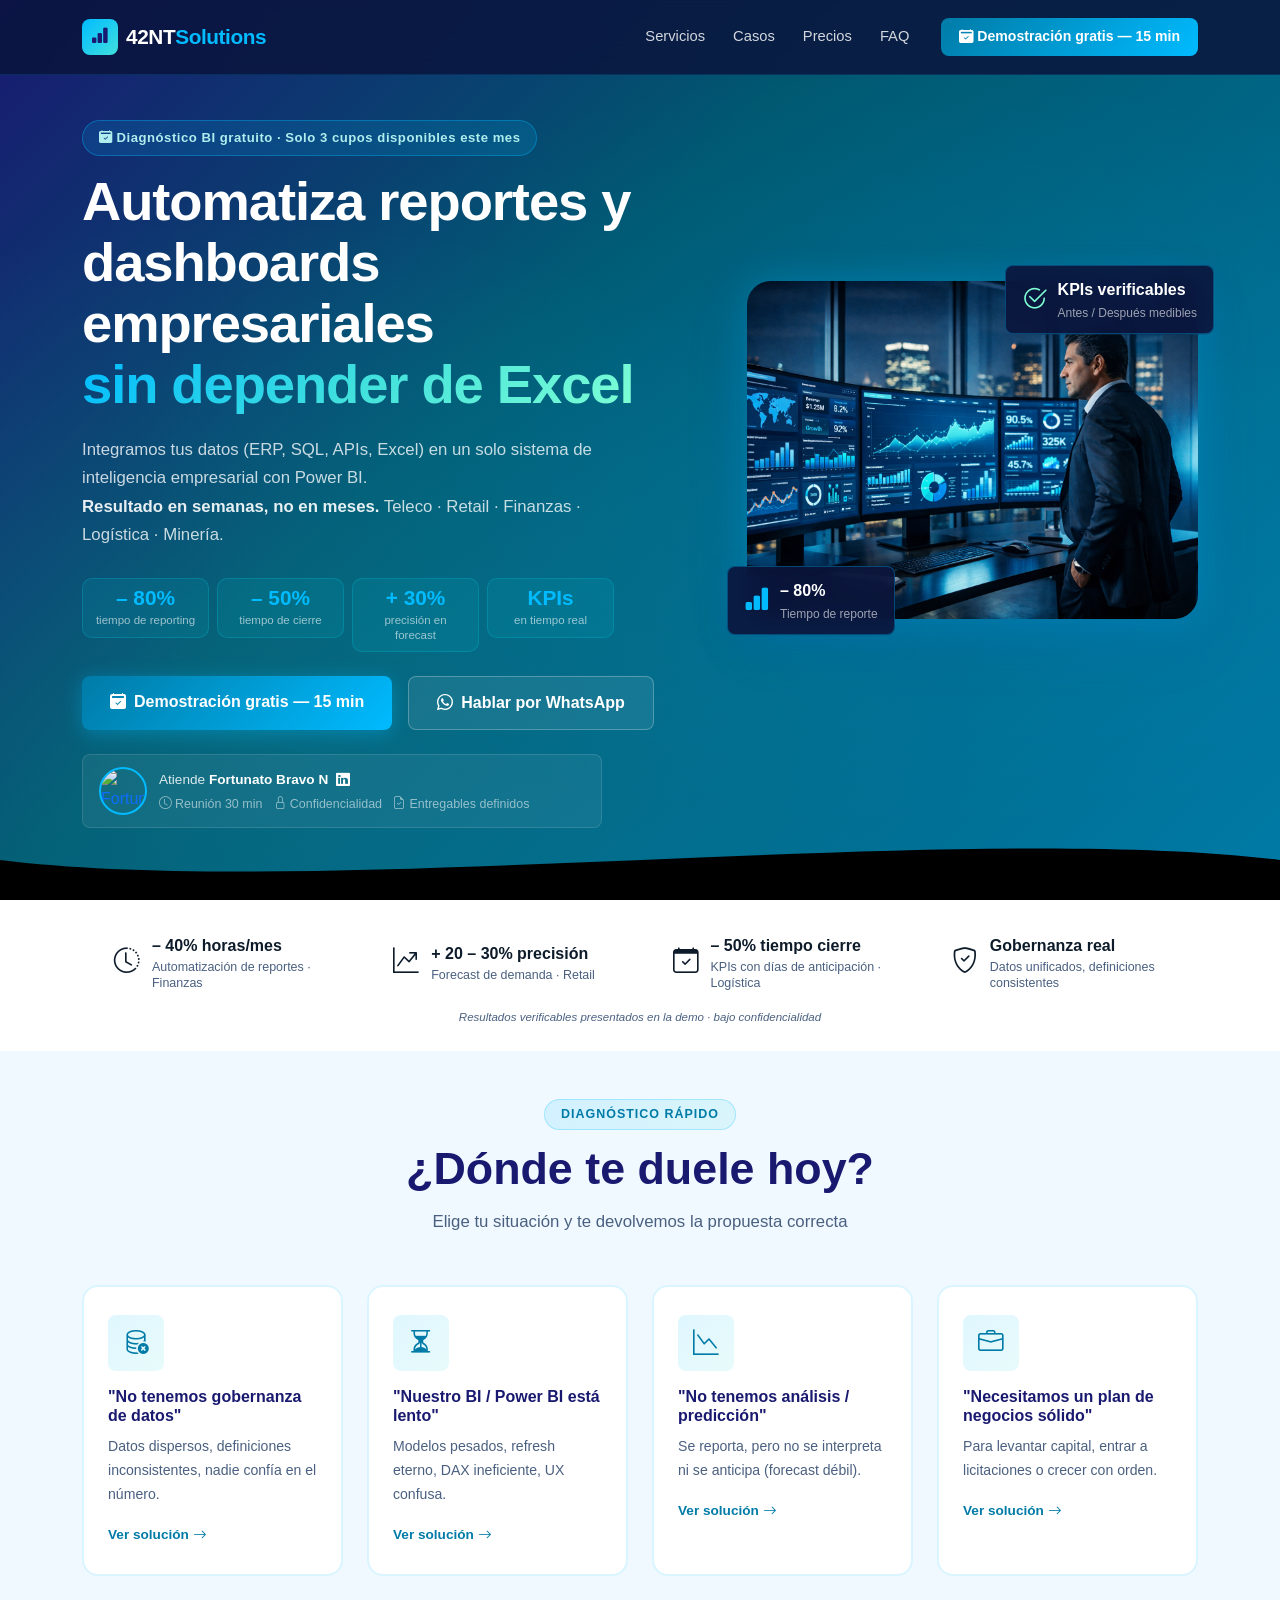
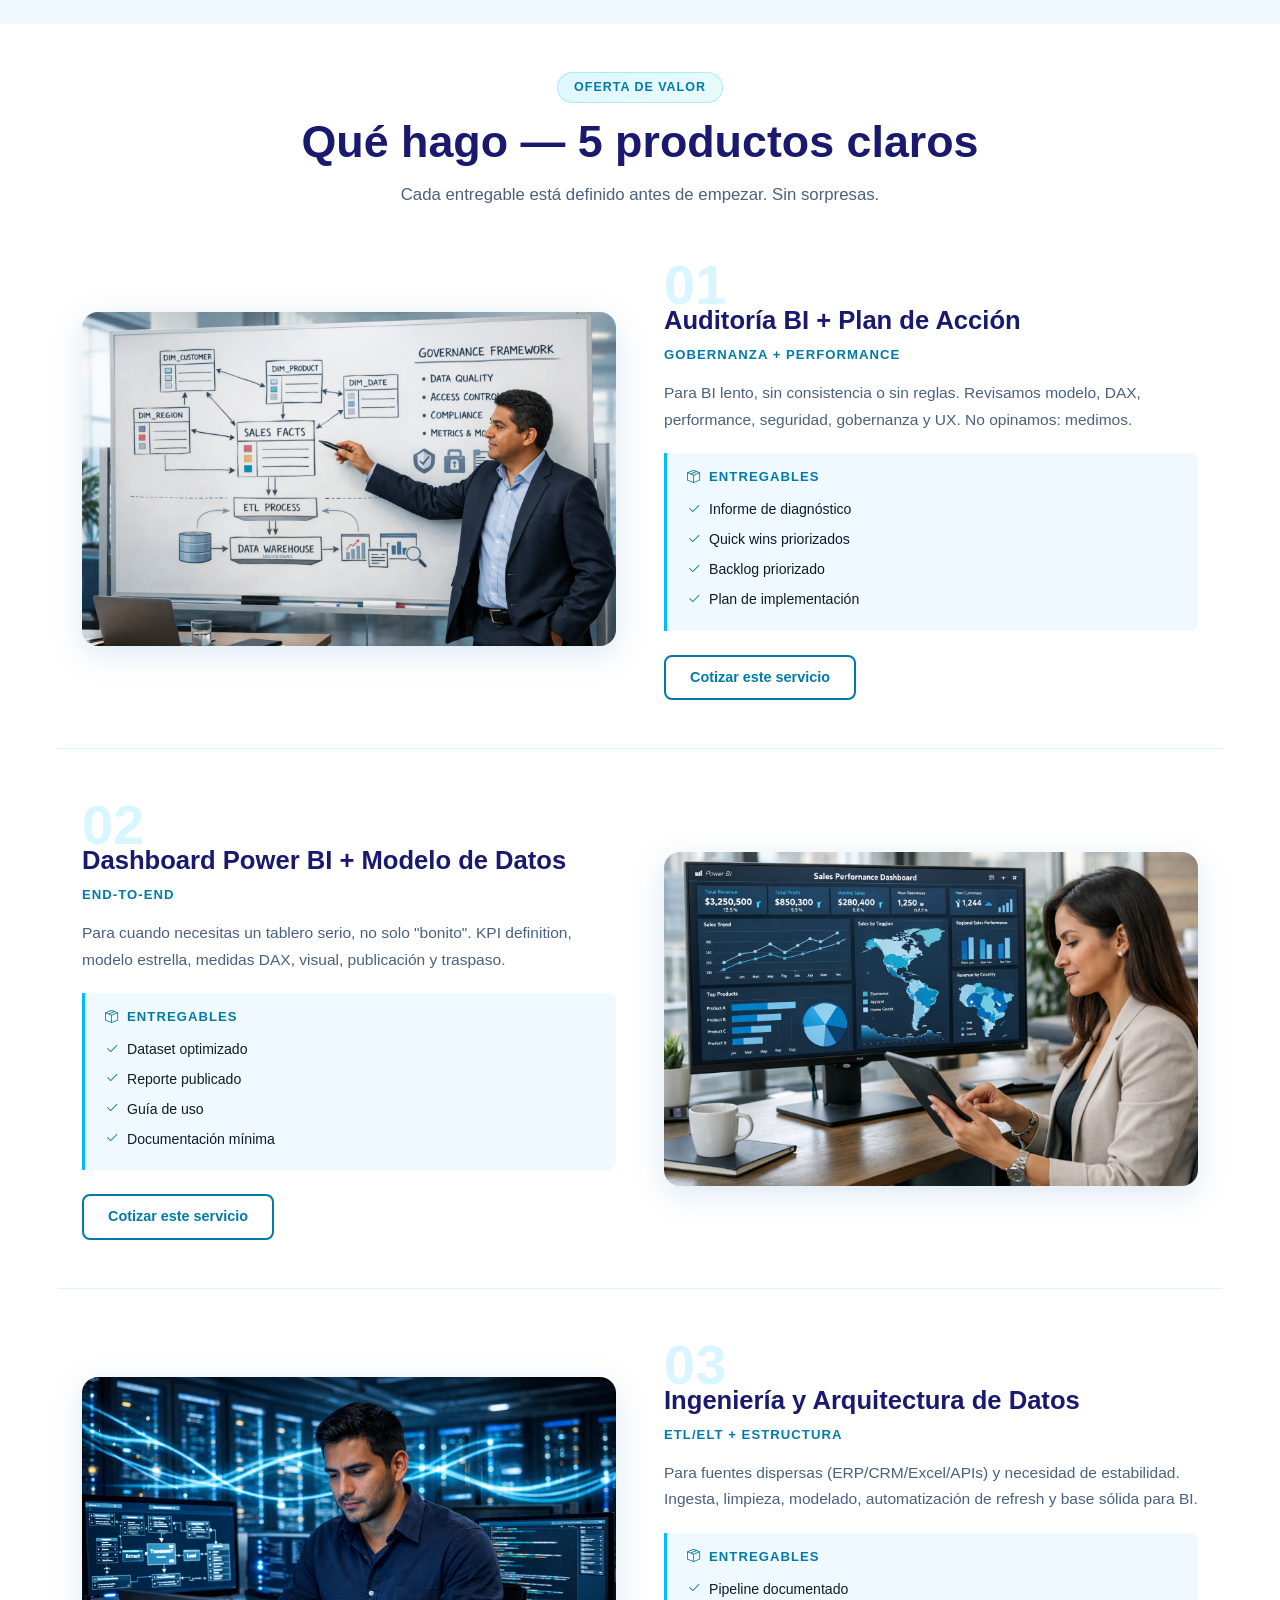
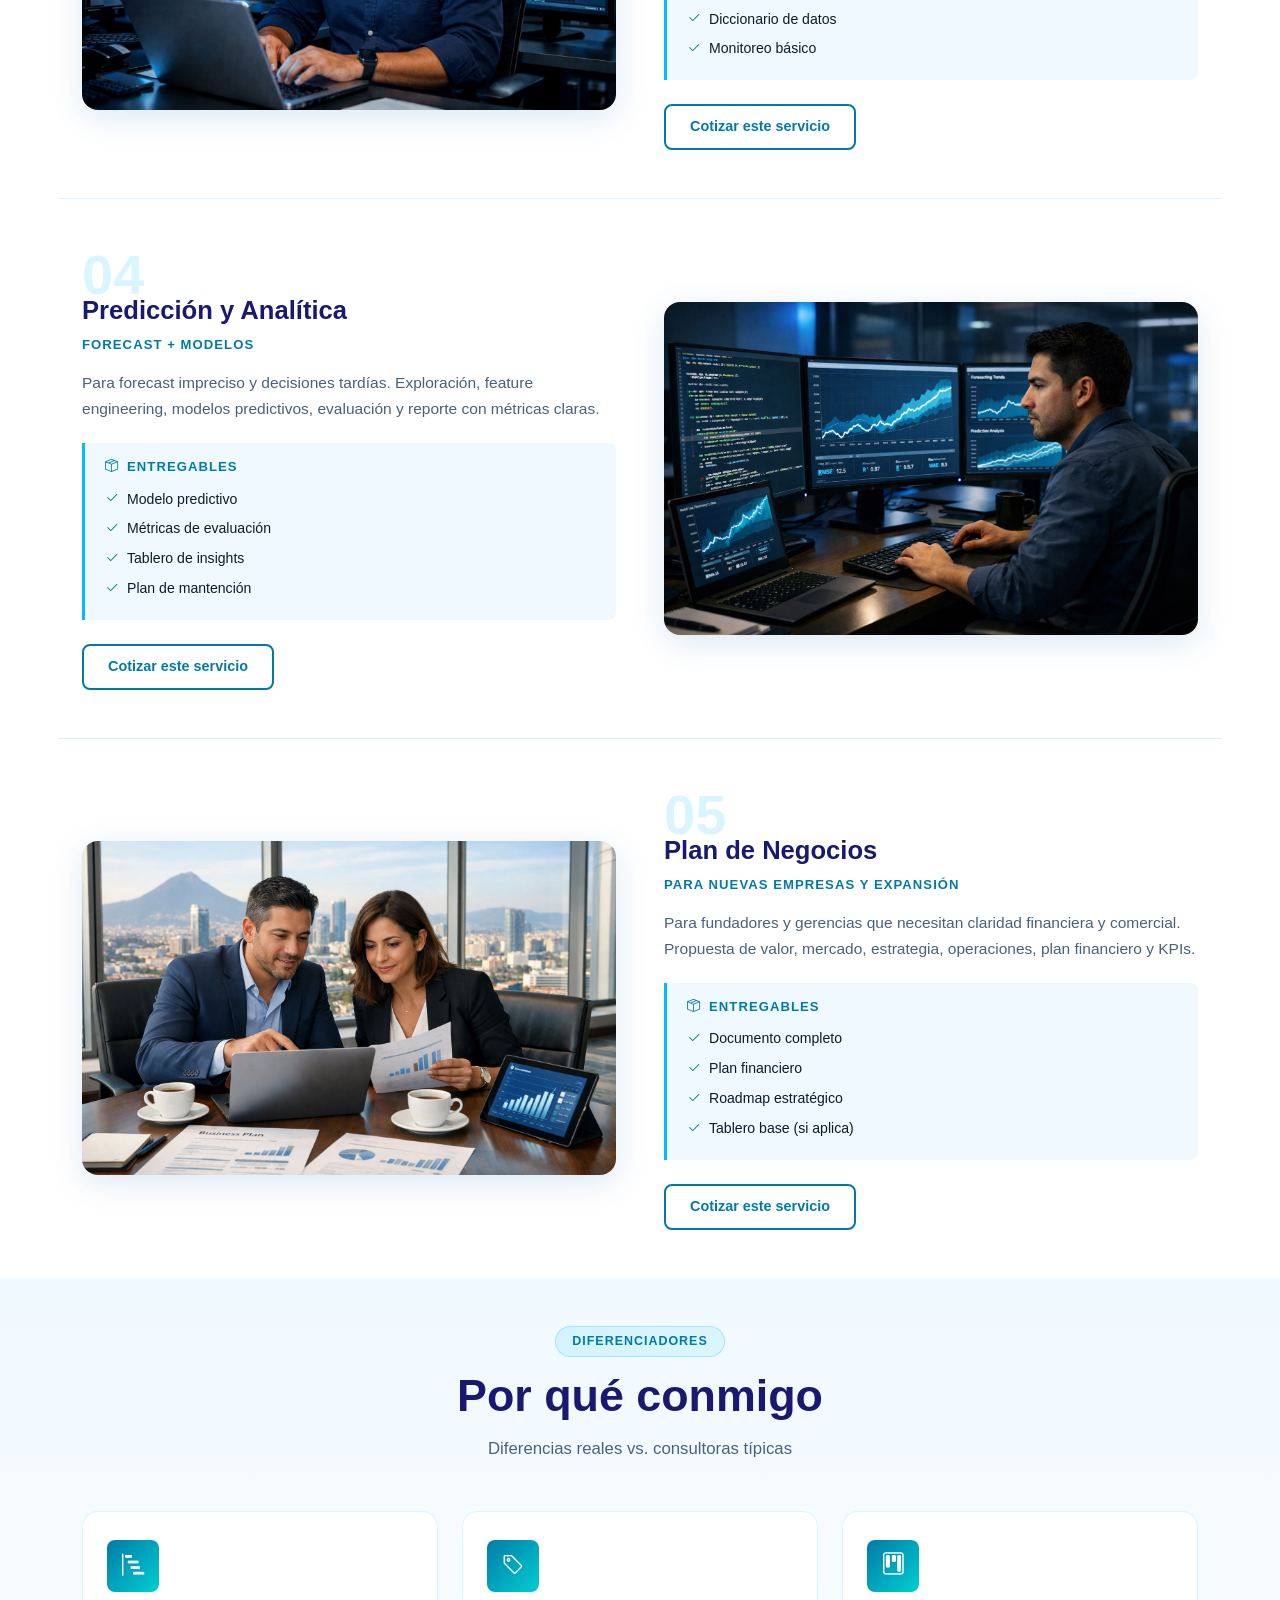
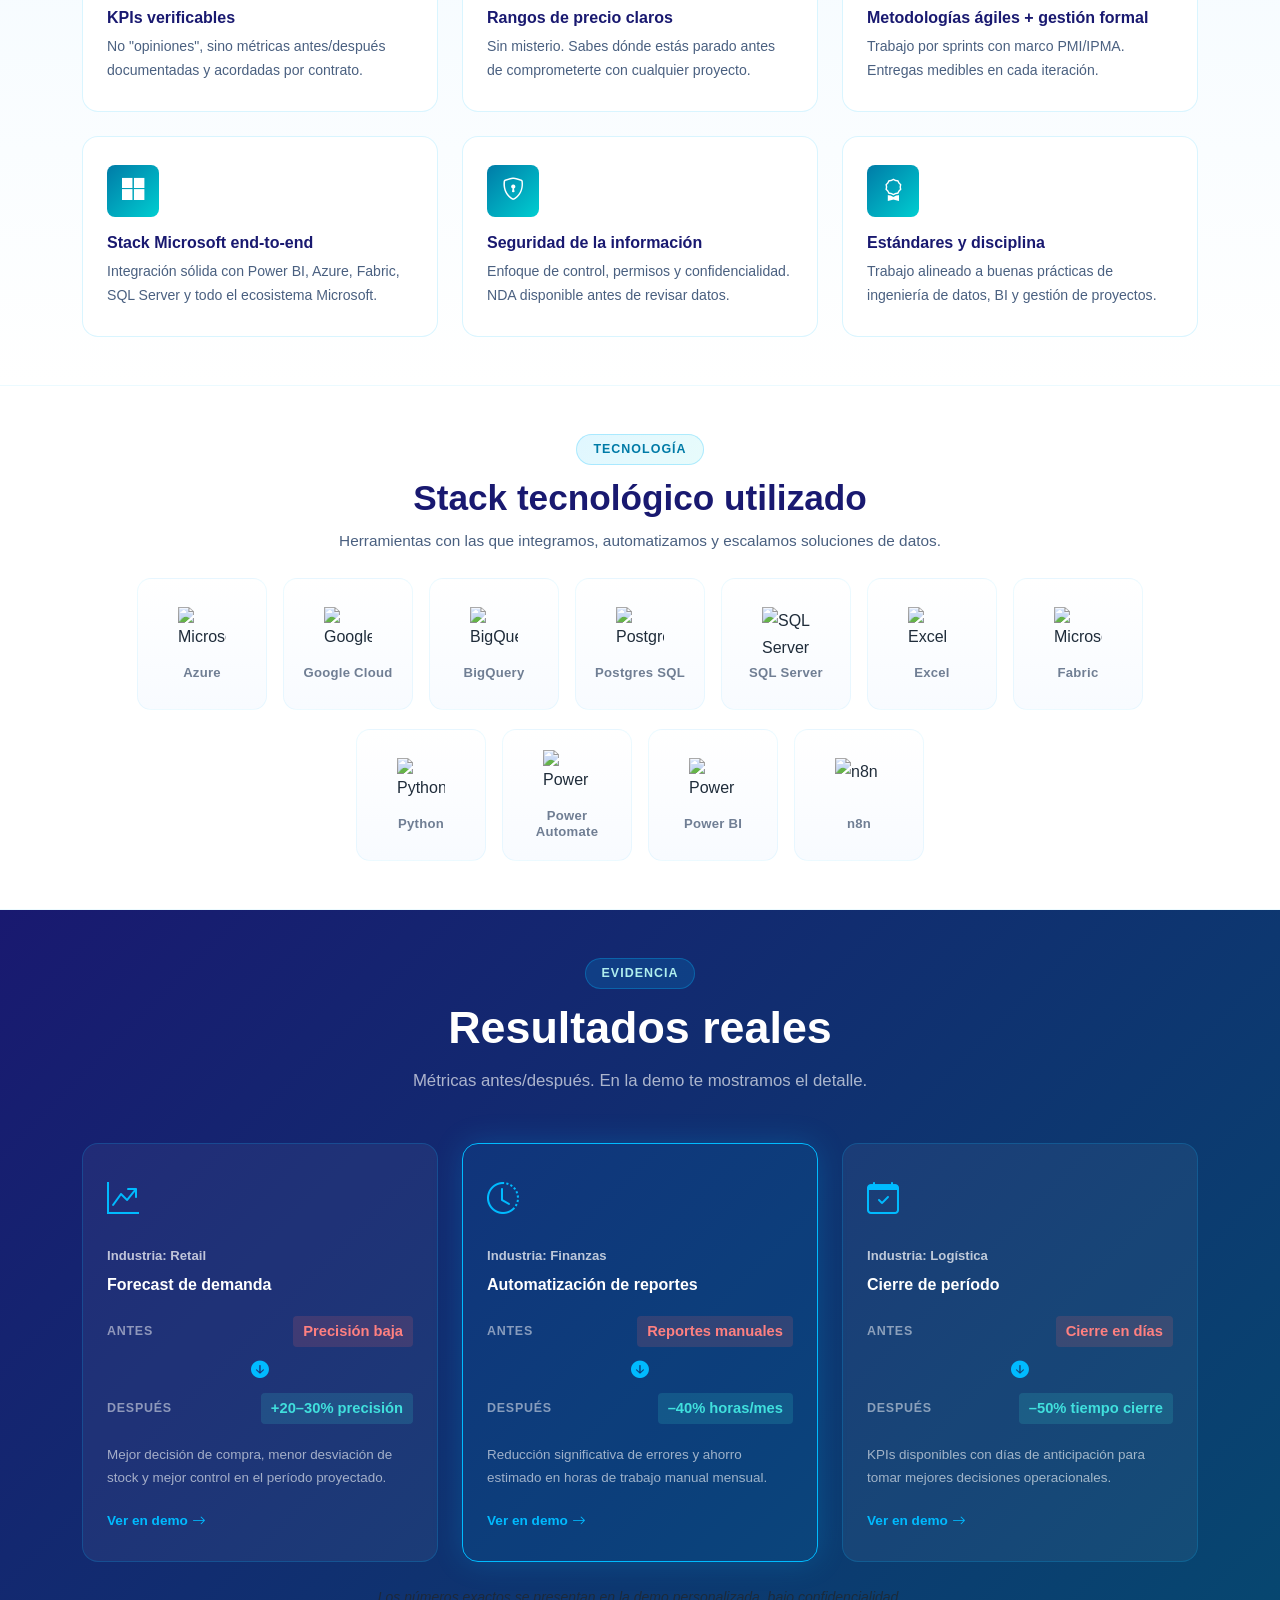
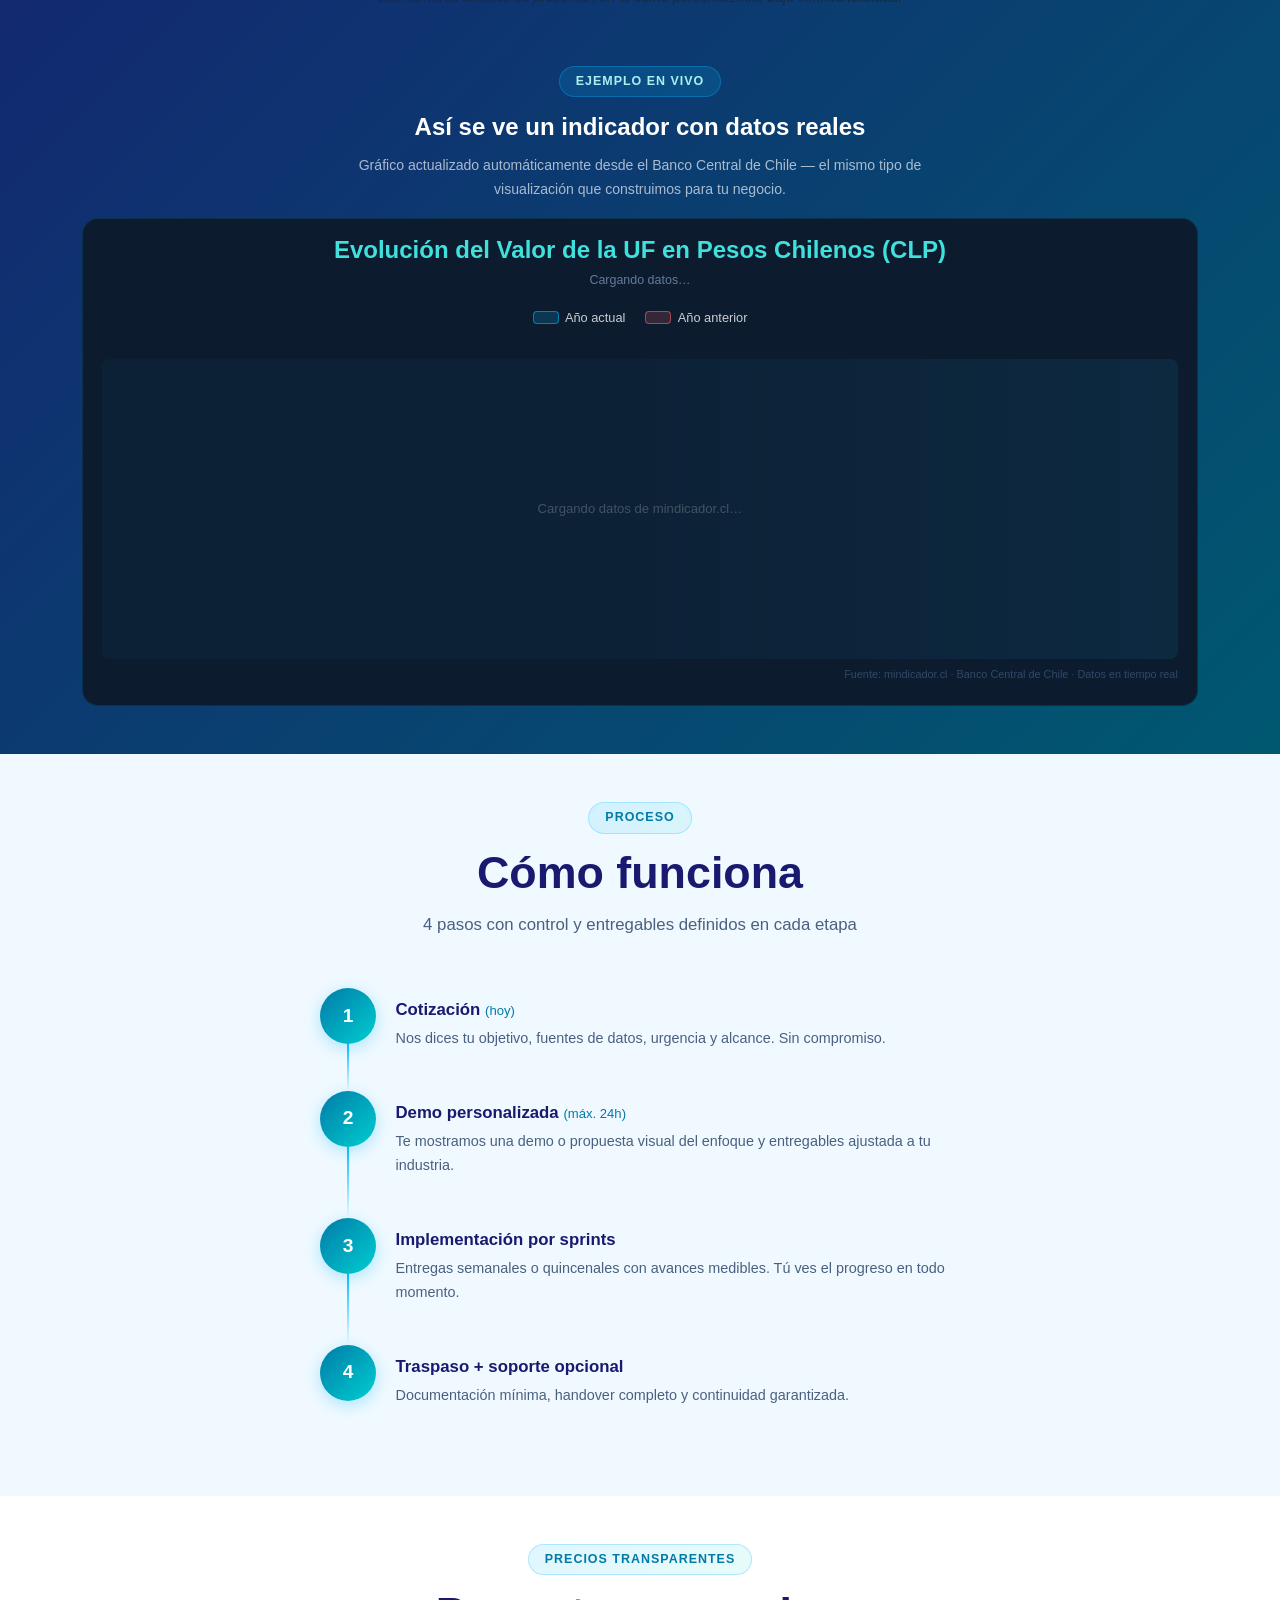
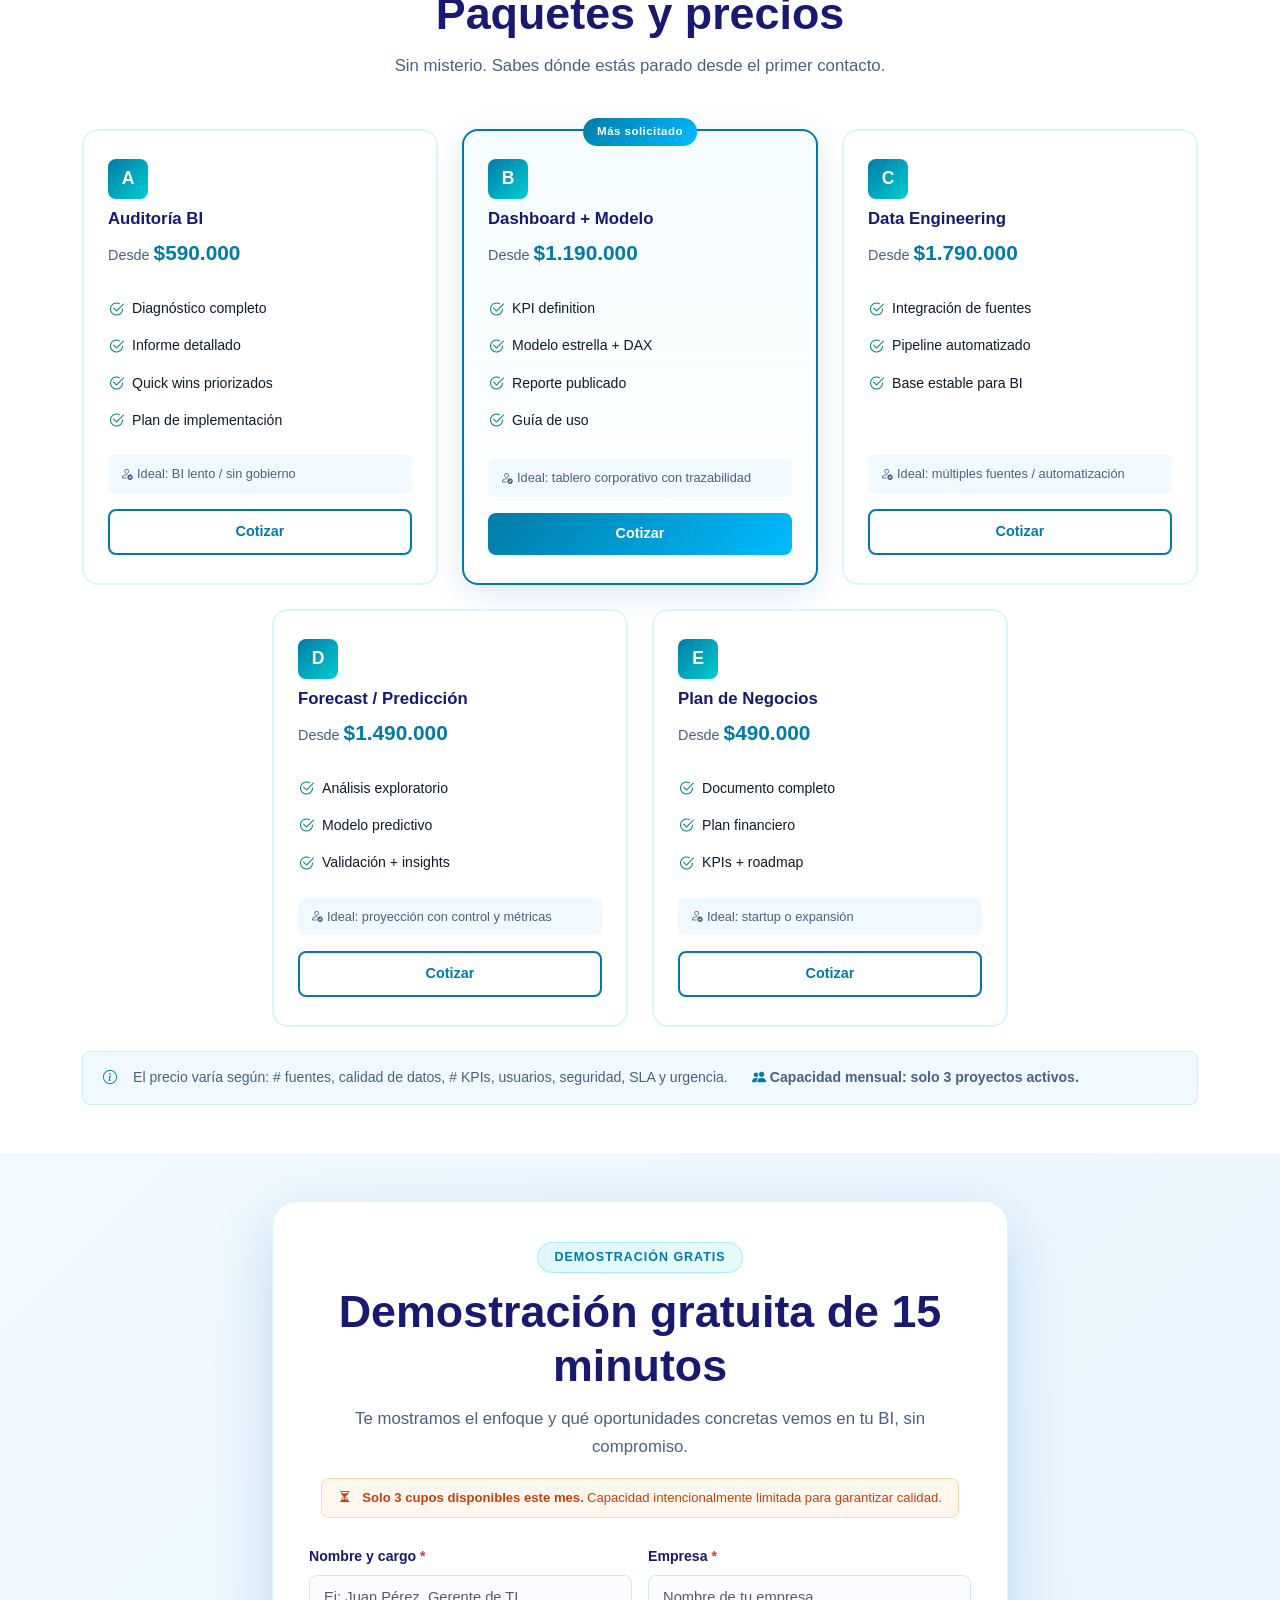
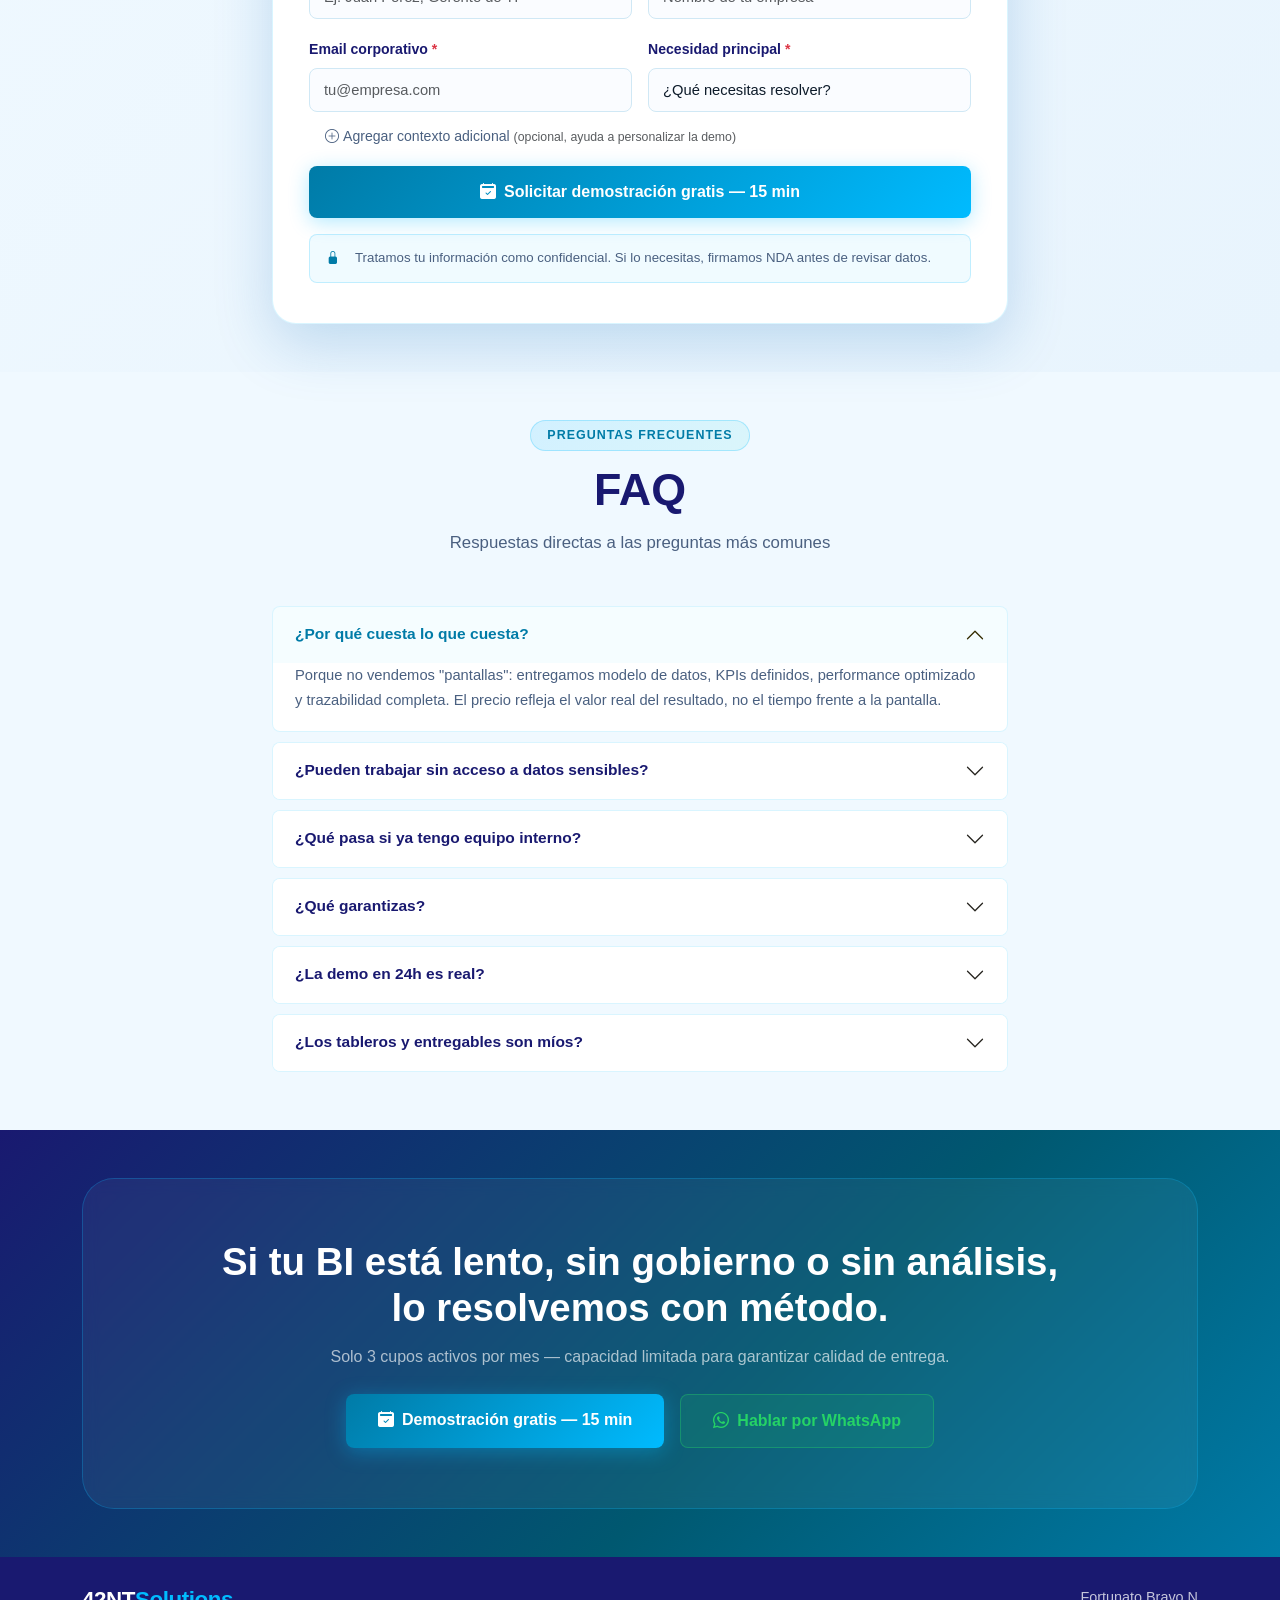
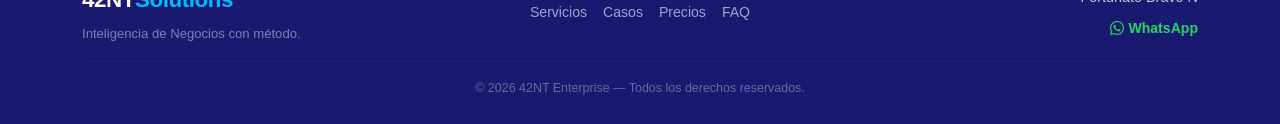
==== commit f75b2278: "index.html" ====
--- a/index.html
+++ b/index.html
@@ -3,1404 +3,1537 @@
 <head>
   <meta charset="UTF-8" />
   <meta name="viewport" content="width=device-width, initial-scale=1.0" />
-  <title>Vista Previa Interactiva — DataBI Pro Landing Page</title>
-  <link href="https://fonts.googleapis.com/css2?family=Inter:wght@300;400;500;600;700;800&family=Sora:wght@600;700;800&display=swap" rel="stylesheet" />
+
+  <title>42NT Solutions — Business Intelligence y Datos | Power BI · Forecast · Data Engineering</title>
+  <meta name="description" content="Consultoría BI en Chile: auditoría Power BI, dashboards, ingeniería de datos, modelos predictivos y plan de negocios. KPIs verificables, demo personalizada en 24 horas. Teleco, retail, finanzas, logística, minería." />
+  <link rel="canonical" href="https://42ntenterprise.github.io/Solutions/" />
+
+  <!-- Open Graph -->
+  <meta property="og:type"        content="website" />
+  <meta property="og:url"         content="https://42ntenterprise.github.io/Solutions/" />
+  <meta property="og:title"       content="42NT Solutions — Business Intelligence y Datos que sí mueven el negocio" />
+  <meta property="og:description" content="Auditoría BI, dashboards Power BI, ingeniería de datos y modelos predictivos. KPIs verificables, entregables claros, demo en 24 horas." />
+  <meta property="og:image"       content="https://42ntenterprise.github.io/Solutions/images/og-cover.jpg" />
+  <meta property="og:locale"      content="es_CL" />
+  <meta property="og:site_name"   content="42NT Solutions" />
+
+  <!-- Twitter Card -->
+  <meta name="twitter:card"        content="summary_large_image" />
+  <meta name="twitter:title"       content="42NT Solutions — BI y Datos con método" />
+  <meta name="twitter:description" content="Auditoría BI, Power BI, forecast y data engineering. Demo en 24h. Chile." />
+  <meta name="twitter:image"       content="https://42ntenterprise.github.io/Solutions/images/og-cover.jpg" />
+
+  <meta name="robots"  content="index, follow" />
+  <meta name="author"  content="Fortunato Bravo N — 42NT Enterprise" />
+  <meta name="geo.region"    content="CL" />
+  <meta name="geo.placename" content="Chile" />
+
+  <!-- Schema.org: Professional Service -->
+  <script type="application/ld+json">
+  {
+    "@context": "https://schema.org",
+    "@type": "ProfessionalService",
+    "name": "42NT Solutions",
+    "description": "Consultoría de Business Intelligence y Datos: auditoría Power BI, dashboards, ingeniería de datos, modelos predictivos y planes de negocios con KPIs verificables.",
+    "url": "https://42ntenterprise.github.io/Solutions/",
+    "telephone": "+56948827168",
+    "areaServed": "CL",
+    "availableLanguage": "es",
+    "priceRange": "$$$",
+    "founder": { "@type": "Person", "name": "Fortunato Bravo N" },
+    "knowsAbout": ["Business Intelligence","Power BI","Data Engineering","Machine Learning","Forecast","Gobernanza de datos","DAX","Azure"],
+    "hasOfferCatalog": {
+      "@type": "OfferCatalog",
+      "name": "Servicios de BI y Datos",
+      "itemListElement": [
+        { "@type": "Offer", "itemOffered": { "@type": "Service", "name": "Auditoría BI + Plan de Acción" }, "priceSpecification": { "@type": "PriceSpecification", "minPrice": "590000", "priceCurrency": "CLP" } },
+        { "@type": "Offer", "itemOffered": { "@type": "Service", "name": "Dashboard Power BI + Modelo de Datos" }, "priceSpecification": { "@type": "PriceSpecification", "minPrice": "1190000", "priceCurrency": "CLP" } },
+        { "@type": "Offer", "itemOffered": { "@type": "Service", "name": "Ingeniería y Arquitectura de Datos" }, "priceSpecification": { "@type": "PriceSpecification", "minPrice": "1790000", "priceCurrency": "CLP" } },
+        { "@type": "Offer", "itemOffered": { "@type": "Service", "name": "Predicción y Analítica" }, "priceSpecification": { "@type": "PriceSpecification", "minPrice": "1490000", "priceCurrency": "CLP" } },
+        { "@type": "Offer", "itemOffered": { "@type": "Service", "name": "Plan de Negocios" }, "priceSpecification": { "@type": "PriceSpecification", "minPrice": "490000", "priceCurrency": "CLP" } }
+      ]
+    },
+    "sameAs": ["https://github.com/42ntenterprise"]
+  }
+  </script>
+
+  <!-- Schema.org: FAQ -->
+  <script type="application/ld+json">
+  {
+    "@context": "https://schema.org",
+    "@type": "FAQPage",
+    "mainEntity": [
+      { "@type": "Question", "name": "¿Por qué cuesta lo que cuesta la consultoría BI?", "acceptedAnswer": { "@type": "Answer", "text": "No vendemos pantallas: entregamos modelo de datos, KPIs definidos, performance optimizado y trazabilidad completa." } },
+      { "@type": "Question", "name": "¿Pueden trabajar sin acceso a datos sensibles?", "acceptedAnswer": { "@type": "Answer", "text": "Sí. Podemos iniciar con datos anonimizados, muestras o en un entorno controlado." } },
+      { "@type": "Question", "name": "¿Qué pasa si ya tengo equipo interno de datos?", "acceptedAnswer": { "@type": "Answer", "text": "Hacemos la auditoría, construimos el roadmap y dejamos al equipo con una guía concreta y accionable." } },
+      { "@type": "Question", "name": "¿La demo en 24 horas es real?", "acceptedAnswer": { "@type": "Answer", "text": "Sí. Entregamos una demo funcional o propuesta visual en máximo 24 horas hábiles desde el primer contacto." } },
+      { "@type": "Question", "name": "¿Qué garantías ofrecen?", "acceptedAnswer": { "@type": "Answer", "text": "Entregables definidos por contrato y KPIs de performance acordados antes de comenzar." } }
+    ]
+  }
+  </script>
+
+  <!-- CSS: Bootstrap + Bootstrap Icons + AOS + Google Fonts -->
+  <link rel="preconnect" href="https://fonts.googleapis.com" />
+  <link rel="preconnect" href="https://fonts.gstatic.com" crossorigin />
+  <link href="https://fonts.googleapis.com/css2?family=Syne:wght@600;700;800&family=DM+Sans:wght@300;400;500&display=swap" rel="stylesheet" />
+  <link rel="stylesheet" href="https://cdn.jsdelivr.net/npm/bootstrap@5.3.3/dist/css/bootstrap.min.css" />
+  <link rel="stylesheet" href="https://cdn.jsdelivr.net/npm/bootstrap-icons@1.11.3/font/bootstrap-icons.min.css" />
+  <link rel="stylesheet" href="https://cdn.jsdelivr.net/npm/aos@2.3.4/dist/aos.css" />
+  <link rel="stylesheet" href="style.css" />
+  <style>
+    /* ── OUTCOME PILLS (hero) ─────────────────────────────── */
+    .hero-outcomes { max-width: 540px; }
+    .outcome-pill {
+      background: rgba(0,200,224,.1);
+      border: 1px solid rgba(0,200,224,.25);
+      border-radius: 10px;
+      padding: .55rem .7rem;
+      display: flex; flex-direction: column; align-items: center;
+      text-align: center;
+      transition: background .25s;
+    }
+    .outcome-pill:hover { background: rgba(0,200,224,.18); }
+    .outcome-num {
+      font-family: var(--font-head);
+      font-size: 1.3rem; font-weight: 800;
+      color: var(--cyan); line-height: 1.1;
+    }
+    .outcome-txt {
+      font-size: .72rem; color: rgba(255,255,255,.6);
+      line-height: 1.3; margin-top: .15rem;
+    }
+
+    /* ── SOCIAL PROOF STRIP ───────────────────────────────── */
+    .social-proof-strip {
+      background: var(--white);
+      border-bottom: 1px solid var(--border);
+    }
+    .sp-grid {
+      display: flex; align-items: center; justify-content: center;
+      flex-wrap: wrap; gap: 1.2rem 0;
+    }
+    .sp-item {
+      display: flex; align-items: center; gap: .75rem;
+      padding: .5rem 2rem;
+      flex: 1 1 200px; min-width: 180px;
+    }
+    .sp-item i {
+      font-size: 1.6rem; color: var(--cyan-soft); flex-shrink: 0;
+    }
+    .sp-item strong {
+      display: block; font-family: var(--font-head);
+      font-size: 1rem; color: var(--navy);
+    }
+    .sp-item span {
+      display: block; font-size: .78rem; color: var(--text-muted); line-height: 1.3;
+    }
+    .sp-divider {
+      width: 1px; height: 48px;
+      background: var(--border); flex-shrink: 0;
+    }
+    .sp-disclaimer {
+      font-size: .72rem; color: var(--text-muted);
+      font-style: italic; margin: 0;
+    }
+
+    /* ── URGENCY BANNER (form) ────────────────────────────── */
+    .urgency-banner {
+      display: inline-flex; align-items: center; flex-wrap: wrap;
+      justify-content: center; gap: .2rem;
+      background: #fff7ed;
+      border: 1px solid #fed7aa;
+      color: #c2410c;
+      font-size: .82rem; border-radius: 8px;
+      padding: .5rem 1rem;
+    }
+
+    /* ── EXPAND OPTIONAL BUTTON ───────────────────────────── */
+    .btn-expand-optional {
+      background: none; border: 1.5px dashed var(--border);
+      border-radius: 9px; color: var(--text-muted);
+      font-size: .88rem; padding: .55rem 1rem;
+      width: 100%; text-align: left; cursor: pointer;
+      transition: border-color .2s, color .2s;
+    }
+    .btn-expand-optional:hover {
+      border-color: var(--cyan-soft); color: var(--navy);
+    }
+  </style>
+  <link rel="icon" type="image/png" href="images/favicon.png" />
+
+  <!-- Chart.js + date adapter (Gráfico UF) -->
   <script src="https://cdn.jsdelivr.net/npm/chart.js@4.4.3/dist/chart.umd.min.js"></script>
+  <script src="https://cdn.jsdelivr.net/npm/chartjs-adapter-date-fns@3.0.0/dist/chartjs-adapter-date-fns.bundle.min.js"></script>
+
   <style>
-    :root {
-      --cyan:      #00BBFF;
-      --turquoise: #40E0DD;
-      --teal:      #008080;
-      --cerulean:  #007BA7;
-      --midnight:  #191970;
-      --deep-sea:  #005870;
-      --aqua:      #7FFFD4;
-      --sky:       #87CEEB;
-      --pale:      #AFEEEE;
-    }
-
-    * { box-sizing: border-box; margin: 0; padding: 0; }
-    html { scroll-behavior: smooth; }
-
-    body {
-      font-family: 'Inter', sans-serif;
-      background: #0a0f2e;
-      color: #e8f4fd;
-      overflow-x: hidden;
-    }
-
-    /* ── Header ─────────────────────────────────────────── */
-    .pv-header {
-      background: linear-gradient(135deg, #0d1b4b 0%, #005870 60%, #007BA7 100%);
-      padding: 60px 24px 80px;
+  /* ── GRÁFICO UF ────────────────────────────────────────── */
+
+  /* Encabezado: fila única — título izq / leyenda der */
+  .uf-header-row {
+    display: flex;
+    flex-direction: column;
+    align-items: center;
+    justify-content: center;
+    gap: .9rem;
+    margin-bottom: 1rem;
+  }
+  .uf-header-left {
+    display: flex;
+    flex-direction: column;
+    gap: .28rem;
+    text-align: center;
+  }
+  .uf-title-chart {
+    font-size: clamp(1.1rem, 2.2vw, 1.5rem);
+    font-weight: 800;
+    color: #40E0DD;
+    line-height: 1.2;
+    margin: 0;
+  }
+  .uf-sub-chart {
+    font-size: .78rem;
+    color: rgba(179,210,255,0.52);
+    margin: 0;
+  }
+  /* Leyenda a la derecha */
+  .uf-legend-row {
+    display: flex;
+    flex-wrap: wrap;
+    gap: .35rem .9rem;
+    align-items: center;
+    justify-content: center;
+    padding-top: .15rem;     /* alinea ópticamente con baseline del título */
+  }
+  .uf-legend-item {
+    display: flex; align-items: center; gap: .4rem;
+    font-size: .8rem; color: rgba(255,255,255,0.78);
+    white-space: nowrap;
+  }
+  .uf-legend-box {
+    width: 26px; height: 13px;
+    border-radius: 4px;
+    border-width: 1.5px; border-style: solid;
+    flex-shrink: 0;
+  }
+  .uf-legend-box.ant { background:rgba(255,100,100,0.17); border-color:rgba(255,100,100,0.55); }
+  .uf-legend-box.act { background:rgba(0,187,255,0.18);   border-color:rgba(0,187,255,0.55);  }
+
+  /* Contenedor del canvas */
+  .uf-canvas-wrap {
+    position: relative;
+    background: #0d1b2e;
+    border: 1px solid rgba(0,187,255,0.14);
+    border-radius: 16px;
+    padding: 1.1rem 1.2rem 0.14rem;
+    overflow: visible;
+  }
+  .uf-canvas-wrap canvas { display: block; width: 100% !important; }
+
+  /* Skeleton loader */
+  .uf-skeleton {
+    height: 300px;
+    background: linear-gradient(90deg,
+      rgba(0,187,255,0.04) 25%,
+      rgba(0,187,255,0.09) 50%,
+      rgba(0,187,255,0.04) 75%);
+    background-size: 200% 100%;
+    animation: uf-shimmer 1.6s infinite;
+    border-radius: 8px;
+    display: flex; align-items: center; justify-content: center;
+    color: rgba(255,255,255,0.22); font-size: .82rem;
+  }
+  @keyframes uf-shimmer {
+    0%  { background-position: 200% 0 }
+    100%{ background-position: -200% 0 }
+  }
+
+  .uf-source-note {
+    font-size: .68rem;
+    color: rgba(100,150,200,0.38);
+    text-align: right;
+    margin-top: .4rem;
+  }
+
+  /* Responsive: en mobile leyenda va debajo del título */
+  @media (max-width: 575px) {
+    .uf-header-row   { flex-direction: column; }
+    .uf-legend-row   { justify-content: flex-start; }
+  }
+  /* Tooltip */
+  #uf-tooltip {
+    position: absolute;
+    display: flex;
+    flex-direction: column;
+    pointer-events: none;
+    background: rgba(6,16,36,0.94);
+    border: 1px solid rgba(0,187,255,0.28);
+    border-radius: 10px;
+    padding: .55rem .85rem;
+    font-size: .8rem;
+    color: #fff;
+    backdrop-filter: blur(10px);
+    min-width: 155px;
+    transition: opacity .12s;
+    z-index: 20;
+    box-shadow: 0 6px 24px rgba(0,0,0,0.5);
+  }
+  #uf-tooltip .tt-date {
+    font-weight: 700; color: #40E0DD;
+    margin-bottom: .3rem; font-size: .78rem;
+    order: 0;
+  }
+  #uf-tooltip .tt-row {
+    display: flex; align-items: center; gap: .4rem; padding: 2px 0;
+  }
+  #uf-tooltip .tt-row:nth-of-type(2) { order: 2; }
+  #uf-tooltip .tt-row:nth-of-type(3) { order: 1; }
+  #uf-tooltip .tt-dot {
+    width: 9px; height: 9px; border-radius: 3px; flex-shrink: 0;
+  }
+  #uf-tooltip .tt-label { color: rgba(255,255,255,0.55); }
+  #uf-tooltip .tt-val   { font-weight: 700; margin-left: auto; }
+  #uf-tooltip .tt-diff  {
+    font-size: .74rem; margin-top: .28rem;
+    padding-top: .28rem;
+    border-top: 1px solid rgba(255,255,255,0.08);
+    color: rgba(255,255,255,0.45);
+    order: 3;
+  }
+  #uf-tooltip .tt-diff span        { font-weight: 700; }
+  #uf-tooltip .tt-diff .uf-up      { color: #4ade80; }
+  #uf-tooltip .tt-diff .uf-down    { color: #f87171; }
+  </style>
+  <style>
+    .uf-header-row {
+      gap: .9rem;
+      margin-bottom: 1rem;
+    }
+
+    .uf-header-left {
+      gap: .28rem;
       text-align: center;
-      position: relative;
-      overflow: hidden;
-    }
-
-    .pv-header::before {
-      content: '';
-      position: absolute;
-      inset: 0;
-      background: radial-gradient(ellipse at 50% 0%, rgba(0,187,255,0.18) 0%, transparent 70%);
-    }
-
-    .pv-header h1 {
-      font-family: 'Sora', sans-serif;
-      font-size: clamp(1.8rem, 4vw, 3rem);
-      font-weight: 800;
-      color: #fff;
-      position: relative;
-      z-index: 1;
-      margin-bottom: 12px;
-    }
-
-    .pv-header h1 span {
-      background: linear-gradient(135deg, var(--cyan), var(--turquoise), var(--aqua));
-      -webkit-background-clip: text;
-      -webkit-text-fill-color: transparent;
-      background-clip: text;
-    }
-
-    .pv-header p {
-      color: rgba(255,255,255,0.72);
-      font-size: 1.05rem;
-      max-width: 640px;
-      margin: 0 auto 28px;
-      position: relative;
-      z-index: 1;
-    }
-
-    .pv-header-btns {
+    }
+
+    .uf-legend-row {
+      gap: .55rem 1.25rem;
+      padding-top: .1rem;
+      margin-bottom: .2rem;
+    }
+
+    .uf-legend-row .uf-legend-item:first-child { order: 2; }
+    .uf-legend-row .uf-legend-item:last-child { order: 1; }
+
+    .uf-canvas-wrap {
+      padding: 1.1rem 1.2rem .35rem;
+    }
+
+    .uf-summary-row {
       display: flex;
-      flex-wrap: wrap;
-      gap: 12px;
-      justify-content: center;
-      position: relative;
-      z-index: 1;
-    }
-
-    .btn-view-landing {
-      background: linear-gradient(135deg, var(--cerulean), var(--cyan));
-      color: #fff;
+      justify-content: flex-end;
+      margin-bottom: .7rem;
+    }
+
+    .uf-summary-card {
+      width: min(100%, 320px);
+      background: linear-gradient(180deg, rgba(8,20,44,0.96), rgba(6,16,36,0.92));
+      border: 1px solid rgba(0,187,255,0.2);
+      border-radius: 12px;
+      padding: .75rem .85rem;
+      box-shadow: 0 10px 28px rgba(0,0,0,0.24);
+      backdrop-filter: blur(10px);
+    }
+
+    .uf-summary-card[hidden] {
+      display: none !important;
+    }
+
+    .uf-summary-item + .uf-summary-item {
+      margin-top: .55rem;
+      padding-top: .55rem;
+      border-top: 1px solid rgba(255,255,255,0.08);
+    }
+
+    .uf-summary-label {
+      display: block;
+      font-size: .64rem;
       font-weight: 700;
-      font-size: 0.95rem;
-      padding: 12px 28px;
-      border-radius: 8px;
-      border: none;
-      cursor: pointer;
-      text-decoration: none;
-      transition: transform 0.2s, box-shadow 0.2s;
-      display: inline-flex;
-      align-items: center;
-      gap: 8px;
-    }
-
-    .btn-view-landing:hover {
-      transform: translateY(-2px);
-      box-shadow: 0 8px 24px rgba(0,187,255,0.4);
-      color: #fff;
-    }
-
-    .btn-outline {
-      background: transparent;
-      border: 2px solid rgba(0,187,255,0.45);
-      color: var(--pale);
-      font-weight: 600;
-      font-size: 0.95rem;
-      padding: 12px 28px;
-      border-radius: 8px;
-      cursor: pointer;
-      text-decoration: none;
-      transition: background 0.2s, border-color 0.2s;
-      display: inline-flex;
-      align-items: center;
-      gap: 8px;
-    }
-
-    .btn-outline:hover {
-      background: rgba(0,187,255,0.1);
-      border-color: var(--cyan);
-      color: var(--pale);
-    }
-
-    /* ── Nav tabs ────────────────────────────────────────── */
-    .pv-nav {
-      background: rgba(10, 20, 60, 0.95);
-      border-bottom: 1px solid rgba(0,187,255,0.15);
-      position: sticky;
-      top: 0;
-      z-index: 100;
-      padding: 0 24px;
-      overflow-x: auto;
-    }
-
-    .pv-nav-inner {
-      display: flex;
-      gap: 4px;
-      max-width: 1100px;
-      margin: 0 auto;
-      white-space: nowrap;
-    }
-
-    .pv-tab {
-      padding: 14px 20px;
-      font-size: 0.88rem;
-      font-weight: 600;
-      color: rgba(255,255,255,0.55);
-      cursor: pointer;
-      border-bottom: 3px solid transparent;
-      transition: color 0.2s, border-color 0.2s;
-      background: none;
-      border-top: none;
-      border-left: none;
-      border-right: none;
-      white-space: nowrap;
-    }
-
-    .pv-tab:hover { color: var(--cyan); }
-    .pv-tab.active {
-      color: var(--cyan);
-      border-bottom-color: var(--cyan);
-    }
-
-    /* ── Main container ──────────────────────────────────── */
-    .pv-main {
-      max-width: 1100px;
-      margin: 0 auto;
-      padding: 40px 24px 80px;
-    }
-
-    /* ── Section panels ──────────────────────────────────── */
-    .pv-panel {
-      display: none;
-      animation: fadeIn 0.4s ease;
-    }
-
-    .pv-panel.active { display: block; }
-
-    @keyframes fadeIn {
-      from { opacity: 0; transform: translateY(12px); }
-      to   { opacity: 1; transform: translateY(0); }
-    }
-
-    /* ── Cards ───────────────────────────────────────────── */
-    .pv-card {
-      background: rgba(255,255,255,0.04);
-      border: 1px solid rgba(0,187,255,0.15);
-      border-radius: 16px;
-      padding: 28px;
-      margin-bottom: 24px;
-      transition: border-color 0.25s;
-    }
-
-    .pv-card:hover { border-color: rgba(0,187,255,0.35); }
-
-    .pv-card-title {
-      font-family: 'Sora', sans-serif;
-      font-size: 1.1rem;
+      letter-spacing: .06em;
+      text-transform: uppercase;
+      color: rgba(170,205,255,0.68);
+      line-height: 1.35;
+    }
+
+    .uf-summary-value {
+      display: block;
+      margin-top: .16rem;
+      font-size: .82rem;
       font-weight: 700;
-      color: var(--pale);
-      margin-bottom: 6px;
-    }
-
-    .pv-card-sub {
-      font-size: 0.82rem;
-      color: rgba(255,255,255,0.45);
-      margin-bottom: 20px;
-    }
-
-    /* ── Grid ────────────────────────────────────────────── */
-    .grid-2 { display: grid; grid-template-columns: repeat(auto-fit, minmax(300px, 1fr)); gap: 20px; }
-    .grid-3 { display: grid; grid-template-columns: repeat(auto-fit, minmax(240px, 1fr)); gap: 20px; }
-    .grid-5 { display: grid; grid-template-columns: repeat(auto-fit, minmax(180px, 1fr)); gap: 16px; }
-
-    /* ── KPI tiles ───────────────────────────────────────── */
-    .kpi-tile {
-      background: rgba(255,255,255,0.04);
-      border: 1px solid rgba(0,187,255,0.15);
-      border-radius: 12px;
-      padding: 20px;
-      text-align: center;
-      transition: transform 0.2s, border-color 0.2s;
-    }
-
-    .kpi-tile:hover {
-      transform: translateY(-3px);
-      border-color: var(--cyan);
-    }
-
-    .kpi-icon {
-      font-size: 1.8rem;
-      margin-bottom: 8px;
-    }
-
-    .kpi-value {
-      font-family: 'Sora', sans-serif;
-      font-size: 2rem;
-      font-weight: 800;
-      color: var(--cyan);
-      line-height: 1;
-      margin-bottom: 4px;
-    }
-
-    .kpi-label {
-      font-size: 0.78rem;
-      color: rgba(255,255,255,0.55);
-      text-transform: uppercase;
-      letter-spacing: 0.06em;
-    }
-
-    /* ── Section heading ─────────────────────────────────── */
-    .pv-section-heading {
-      margin-bottom: 28px;
-    }
-
-    .pv-section-heading h2 {
-      font-family: 'Sora', sans-serif;
-      font-size: 1.6rem;
-      font-weight: 800;
-      color: #fff;
-      margin-bottom: 6px;
-    }
-
-    .pv-section-heading p {
-      font-size: 0.9rem;
-      color: rgba(255,255,255,0.5);
-    }
-
-    /* ── Chart wrapper ───────────────────────────────────── */
-    .chart-wrapper {
-      position: relative;
-      height: 280px;
-    }
-
-    .chart-wrapper-tall {
-      position: relative;
-      height: 340px;
-    }
-
-    /* ── Color palette display ───────────────────────────── */
-    .palette-grid {
-      display: grid;
-      grid-template-columns: repeat(auto-fill, minmax(120px, 1fr));
-      gap: 10px;
-    }
-
-    .palette-swatch {
-      border-radius: 10px;
-      overflow: hidden;
-      border: 1px solid rgba(255,255,255,0.08);
-      cursor: pointer;
-      transition: transform 0.2s;
-    }
-
-    .palette-swatch:hover { transform: scale(1.04); }
-
-    .swatch-color {
-      height: 60px;
-    }
-
-    .swatch-info {
-      background: rgba(10,20,60,0.85);
-      padding: 8px 10px;
-    }
-
-    .swatch-name {
-      font-size: 0.72rem;
-      font-weight: 600;
-      color: rgba(255,255,255,0.85);
-      display: block;
-      margin-bottom: 2px;
-    }
-
-    .swatch-hex {
-      font-size: 0.68rem;
-      color: rgba(255,255,255,0.45);
-      font-family: monospace;
-    }
-
-    /* ── Service cards ───────────────────────────────────── */
-    .service-mini {
-      background: rgba(255,255,255,0.04);
-      border: 1px solid rgba(0,187,255,0.15);
-      border-radius: 12px;
-      padding: 20px;
-      transition: transform 0.2s, border-color 0.2s;
-    }
-
-    .service-mini:hover {
-      transform: translateY(-3px);
-      border-color: var(--cyan);
-    }
-
-    .service-mini-num {
-      font-family: 'Sora', sans-serif;
-      font-size: 2rem;
-      font-weight: 900;
-      color: rgba(0,187,255,0.2);
-      line-height: 1;
-      margin-bottom: -4px;
-    }
-
-    .service-mini-title {
-      font-weight: 700;
-      font-size: 0.92rem;
-      color: #fff;
-      margin-bottom: 6px;
-    }
-
-    .service-mini-desc {
-      font-size: 0.8rem;
-      color: rgba(255,255,255,0.5);
-      line-height: 1.5;
-    }
-
-    .service-mini-badge {
-      display: inline-block;
-      background: rgba(0,187,255,0.12);
-      border: 1px solid rgba(0,187,255,0.25);
-      color: var(--cyan);
-      font-size: 0.7rem;
-      font-weight: 600;
-      padding: 3px 10px;
-      border-radius: 50px;
-      margin-top: 10px;
-    }
-
-    /* ── Timeline ────────────────────────────────────────── */
-    .timeline {
-      position: relative;
-      padding-left: 32px;
-    }
-
-    .timeline::before {
-      content: '';
-      position: absolute;
-      left: 11px;
-      top: 0;
-      bottom: 0;
-      width: 2px;
-      background: linear-gradient(to bottom, var(--cyan), transparent);
-    }
-
-    .timeline-item {
-      position: relative;
-      margin-bottom: 28px;
-    }
-
-    .timeline-dot {
-      position: absolute;
-      left: -28px;
-      top: 4px;
-      width: 24px;
-      height: 24px;
-      background: linear-gradient(135deg, var(--cerulean), var(--cyan));
-      border-radius: 50%;
-      display: flex;
-      align-items: center;
-      justify-content: center;
-      font-size: 0.7rem;
-      font-weight: 800;
-      color: #fff;
-    }
-
-    .timeline-title {
-      font-weight: 700;
-      font-size: 0.95rem;
-      color: #fff;
-      margin-bottom: 4px;
-    }
-
-    .timeline-desc {
-      font-size: 0.84rem;
-      color: rgba(255,255,255,0.55);
-    }
-
-    .timeline-badge {
-      display: inline-block;
-      background: rgba(64,224,221,0.12);
-      color: var(--turquoise);
-      font-size: 0.72rem;
-      font-weight: 600;
-      padding: 2px 10px;
-      border-radius: 50px;
-      margin-left: 8px;
-    }
-
-    /* ── Comparison table ────────────────────────────────── */
-    .compare-table {
-      width: 100%;
-      border-collapse: collapse;
-      font-size: 0.88rem;
-    }
-
-    .compare-table th {
-      padding: 12px 16px;
-      text-align: left;
-      font-size: 0.78rem;
-      font-weight: 700;
-      text-transform: uppercase;
-      letter-spacing: 0.06em;
-      color: rgba(255,255,255,0.45);
-      border-bottom: 1px solid rgba(0,187,255,0.15);
-    }
-
-    .compare-table td {
-      padding: 12px 16px;
-      border-bottom: 1px solid rgba(255,255,255,0.05);
-      color: rgba(255,255,255,0.8);
-      vertical-align: middle;
-    }
-
-    .compare-table tr:hover td {
-      background: rgba(0,187,255,0.04);
-    }
-
-    .check-yes { color: #40E0DD; font-size: 1.1rem; }
-    .check-no  { color: rgba(255,100,100,0.7); font-size: 1.1rem; }
-
-    /* ── Progress bars ───────────────────────────────────── */
-    .prog-item { margin-bottom: 16px; }
-
-    .prog-label {
-      display: flex;
-      justify-content: space-between;
-      margin-bottom: 6px;
-      font-size: 0.85rem;
-    }
-
-    .prog-label span:first-child { color: rgba(255,255,255,0.8); font-weight: 500; }
-    .prog-label span:last-child  { color: var(--cyan); font-weight: 700; }
-
-    .prog-bar-bg {
-      height: 8px;
-      background: rgba(255,255,255,0.08);
-      border-radius: 50px;
-      overflow: hidden;
-    }
-
-    .prog-bar-fill {
-      height: 100%;
-      border-radius: 50px;
-      background: linear-gradient(90deg, var(--cerulean), var(--cyan));
-      width: 0%;
-      transition: width 1.2s cubic-bezier(0.4, 0, 0.2, 1);
-    }
-
-    /* ── Image gallery ───────────────────────────────────── */
-    .img-gallery {
-      display: grid;
-      grid-template-columns: repeat(auto-fill, minmax(220px, 1fr));
-      gap: 12px;
-    }
-
-    .img-gallery-item {
-      border-radius: 10px;
-      overflow: hidden;
-      border: 1px solid rgba(0,187,255,0.15);
-      cursor: pointer;
-      transition: transform 0.2s, border-color 0.2s;
-      position: relative;
-    }
-
-    .img-gallery-item:hover {
-      transform: scale(1.02);
-      border-color: var(--cyan);
-    }
-
-    .img-gallery-item img {
-      width: 100%;
-      height: 140px;
-      object-fit: cover;
-      display: block;
-    }
-
-    .img-gallery-caption {
-      padding: 8px 10px;
-      font-size: 0.75rem;
-      color: rgba(255,255,255,0.6);
-      background: rgba(10,20,60,0.85);
-    }
-
-    /* ── Lightbox ────────────────────────────────────────── */
-    .lightbox {
-      display: none;
-      position: fixed;
-      inset: 0;
-      background: rgba(0,0,0,0.9);
-      z-index: 9999;
-      align-items: center;
-      justify-content: center;
-      padding: 20px;
-    }
-
-    .lightbox.open { display: flex; }
-
-    .lightbox img {
-      max-width: 90vw;
-      max-height: 85vh;
-      border-radius: 12px;
-      box-shadow: 0 20px 60px rgba(0,0,0,0.5);
-    }
-
-    .lightbox-close {
-      position: absolute;
-      top: 20px;
-      right: 24px;
-      font-size: 2rem;
-      color: #fff;
-      cursor: pointer;
-      background: none;
-      border: none;
-      line-height: 1;
-    }
-
-    /* ── Tooltip ─────────────────────────────────────────── */
-    .tooltip-copy {
-      position: fixed;
-      bottom: 24px;
-      left: 50%;
-      transform: translateX(-50%);
-      background: var(--cerulean);
-      color: #fff;
-      padding: 8px 20px;
-      border-radius: 50px;
-      font-size: 0.85rem;
-      font-weight: 600;
-      opacity: 0;
-      transition: opacity 0.3s;
-      pointer-events: none;
-      z-index: 9998;
-    }
-
-    .tooltip-copy.show { opacity: 1; }
-
-    /* ── Footer ──────────────────────────────────────────── */
-    .pv-footer {
-      background: rgba(10,20,60,0.8);
-      border-top: 1px solid rgba(0,187,255,0.1);
-      padding: 24px;
-      text-align: center;
-    }
-
-    .pv-footer p {
-      font-size: 0.82rem;
-      color: rgba(255,255,255,0.35);
-    }
-
-    .pv-footer a {
-      color: var(--cyan);
-      text-decoration: none;
-    }
-
-    /* ── Responsive ──────────────────────────────────────── */
-    @media (max-width: 600px) {
-      .pv-header { padding: 40px 16px 60px; }
-      .pv-main { padding: 24px 16px 60px; }
-      .grid-2, .grid-3, .grid-5 { grid-template-columns: 1fr; }
-      .chart-wrapper { height: 220px; }
+      color: #e7f6ff;
+      line-height: 1.35;
+    }
+
+    .uf-summary-value.up { color: #4ade80; }
+    .uf-summary-value.down { color: #f87171; }
+    .uf-summary-value.neutral { color: #e7f6ff; }
+
+    @media (max-width: 575px) {
+      .uf-summary-row {
+        justify-content: stretch;
+      }
+
+      .uf-summary-card {
+        width: 100%;
+      }
     }
   </style>
 </head>
 <body>
 
-<!-- ── Header ────────────────────────────────────────────── -->
-<div class="pv-header">
-  <h1>Vista Interactiva — <span>DataBI Pro</span></h1>
-  <p>Explora los resultados del diseño, la paleta de colores, los servicios y las métricas de la landing page de forma más intuitiva.</p>
-  <div class="pv-header-btns">
-    <a href="index.html" target="_blank" class="btn-view-landing">
-      🚀 Abrir Landing Page
+<!-- NAVBAR -->
+<nav class="navbar navbar-expand-lg navbar-dark fixed-top" id="mainNav">
+  <div class="container">
+    <a class="navbar-brand d-flex align-items-center gap-2" href="#">
+      <span class="brand-icon"><i class="bi bi-bar-chart-fill"></i></span>
+      <span class="brand-text">42NT<span class="brand-accent">Solutions</span></span>
     </a>
-    <button class="btn-outline" onclick="window.print()">
-      🖨️ Guardar / Imprimir
+    <button class="navbar-toggler border-0" type="button" data-bs-toggle="collapse" data-bs-target="#navMenu" aria-label="Abrir menú">
+      <span class="navbar-toggler-icon"></span>
     </button>
+    <div class="collapse navbar-collapse" id="navMenu">
+      <ul class="navbar-nav ms-auto align-items-lg-center gap-lg-1">
+        <li class="nav-item"><a class="nav-link" href="#servicios">Servicios</a></li>
+        <li class="nav-item"><a class="nav-link" href="#casos">Casos</a></li>
+        <li class="nav-item"><a class="nav-link" href="#precios">Precios</a></li>
+        <li class="nav-item"><a class="nav-link" href="#faq">FAQ</a></li>
+        <li class="nav-item ms-lg-3">
+          <a class="btn btn-cta-nav" href="#cotizar">
+            <i class="bi bi-calendar2-check-fill me-1"></i>Demostración gratis — 15 min
+          </a>
+        </li>
+      </ul>
+    </div>
+  </div>
+</nav>
+
+<!-- HERO -->
+<section id="hero" class="hero-section">
+  <div class="hero-overlay"></div>
+  <div class="container position-relative z-1">
+    <div class="row align-items-center min-vh-100 py-5">
+      <div class="col-lg-7 pt-5" data-aos="fade-right" data-aos-duration="900">
+        <div class="hero-badge mb-3">
+          <i class="bi bi-calendar2-check-fill me-1"></i>
+          Diagnóstico BI gratuito · Solo 3 cupos disponibles este mes
+        </div>
+        <h1 class="hero-h1">
+          Automatiza reportes y dashboards empresariales<br>
+          <span class="text-gradient">sin depender de Excel</span>
+        </h1>
+        <p class="hero-subtitle">
+          Integramos tus datos (ERP, SQL, APIs, Excel) en un solo sistema de inteligencia empresarial con Power BI.<br>
+          <strong style="color:rgba(255,255,255,.9)">Resultado en semanas, no en meses.</strong>
+          Teleco · Retail · Finanzas · Logística · Minería.
+        </p>
+
+        <!-- Outcomes cuantificables -->
+        <div class="hero-outcomes row g-2 mb-4">
+          <div class="col-6 col-sm-3">
+            <div class="outcome-pill"><span class="outcome-num">– 80%</span><span class="outcome-txt">tiempo de reporting</span></div>
+          </div>
+          <div class="col-6 col-sm-3">
+            <div class="outcome-pill"><span class="outcome-num">– 50%</span><span class="outcome-txt">tiempo de cierre</span></div>
+          </div>
+          <div class="col-6 col-sm-3">
+            <div class="outcome-pill"><span class="outcome-num">+ 30%</span><span class="outcome-txt">precisión en forecast</span></div>
+          </div>
+          <div class="col-6 col-sm-3">
+            <div class="outcome-pill"><span class="outcome-num">KPIs</span><span class="outcome-txt">en tiempo real</span></div>
+          </div>
+        </div>
+
+        <div class="d-flex flex-wrap gap-3 mb-4">
+          <a href="#cotizar" class="btn btn-hero-primary">
+            <i class="bi bi-calendar2-check-fill me-2"></i>Demostración gratis — 15 min
+          </a>
+          <a href="https://wa.me/56948827168" target="_blank" rel="noopener" class="btn btn-hero-secondary">
+            <i class="bi bi-whatsapp me-2"></i>Hablar por WhatsApp
+          </a>
+        </div>
+        <div class="micro-trust">
+          <a href="https://www.linkedin.com/in/fortunato-bravo-n/" target="_blank" rel="noopener" class="micro-avatar-link">
+            <img src="https://media.licdn.com/dms/image/v2/C4E03AQGkbbVrjuNdzA/profile-displayphoto-shrink_800_800/profile-displayphoto-shrink_800_800/0/1607051073820?e=1774483200&v=beta&t=eX1Z22hStJhI2C9Lqpd0uDtfPztc2OpSqKoCg09MLAQ" alt="Fortunato Bravo N — LinkedIn" class="micro-avatar" />
+          </a>
+          <div class="micro-text">
+            <span>Atiende <a href="https://www.linkedin.com/in/fortunato-bravo-n/" target="_blank" rel="noopener" class="micro-linkedin"><strong>Fortunato Bravo N</strong> <i class="bi bi-linkedin ms-1"></i></a></span>
+            <span class="micro-items">
+              <i class="bi bi-clock me-1"></i>Reunión 30 min
+              <i class="bi bi-lock ms-2 me-1"></i>Confidencialidad
+              <i class="bi bi-file-earmark-check ms-2 me-1"></i>Entregables definidos
+            </span>
+          </div>
+        </div>
+      </div>
+      <div class="col-lg-5 d-none d-lg-block" data-aos="fade-left" data-aos-duration="900" data-aos-delay="200">
+        <div class="hero-image-wrapper">
+          <img src="images/hero-bg.jpg" alt="Business Intelligence Dashboards" class="hero-img" />
+          <div class="hero-float-card">
+            <i class="bi bi-bar-chart-fill text-cyan"></i>
+            <div><strong>– 80%</strong><span>Tiempo de reporte</span></div>
+          </div>
+          <div class="hero-float-card hero-float-card-2">
+            <i class="bi bi-check2-circle text-aqua"></i>
+            <div><strong>KPIs verificables</strong><span>Antes / Después medibles</span></div>
+          </div>
+        </div>
+      </div>
+    </div>
+  </div>
+  <div class="hero-wave">
+    <svg viewBox="0 0 1440 80" preserveAspectRatio="none"><path d="M0,40 C360,80 1080,0 1440,40 L1440,80 L0,80 Z" fill="var(--bg-light)"/></svg>
+  </div>
+</section>
+
+<!-- PRUEBA SOCIAL / OUTCOMES STRIP -->
+<section class="social-proof-strip py-4">
+  <div class="container">
+    <div class="sp-grid" data-aos="fade-up">
+      <div class="sp-item">
+        <i class="bi bi-clock-history"></i>
+        <div><strong>– 40% horas/mes</strong><span>Automatización de reportes · Finanzas</span></div>
+      </div>
+      <div class="sp-divider d-none d-md-block"></div>
+      <div class="sp-item">
+        <i class="bi bi-graph-up-arrow"></i>
+        <div><strong>+ 20 – 30% precisión</strong><span>Forecast de demanda · Retail</span></div>
+      </div>
+      <div class="sp-divider d-none d-md-block"></div>
+      <div class="sp-item">
+        <i class="bi bi-calendar-check"></i>
+        <div><strong>– 50% tiempo cierre</strong><span>KPIs con días de anticipación · Logística</span></div>
+      </div>
+      <div class="sp-divider d-none d-md-block"></div>
+      <div class="sp-item">
+        <i class="bi bi-shield-check"></i>
+        <div><strong>Gobernanza real</strong><span>Datos unificados, definiciones consistentes</span></div>
+      </div>
+    </div>
+    <p class="sp-disclaimer text-center mt-2">Resultados verificables presentados en la demo · bajo confidencialidad</p>
+  </div>
+</section>
+
+<!-- DOLOR -->
+<section id="dolor" class="pain-section py-5">
+  <div class="container">
+    <div class="text-center mb-5" data-aos="fade-up">
+      <span class="section-badge">Diagnóstico rápido</span>
+      <h2 class="section-title">¿Dónde te duele hoy?</h2>
+      <p class="section-subtitle">Elige tu situación y te devolvemos la propuesta correcta</p>
+    </div>
+    <div class="row g-4 justify-content-center">
+      <div class="col-12 col-md-6 col-xl-3" data-aos="fade-up" data-aos-delay="0">
+        <a href="#producto1" class="pain-card text-decoration-none">
+          <div class="pain-icon"><i class="bi bi-database-x"></i></div>
+          <h5>"No tenemos gobernanza de datos"</h5>
+          <p>Datos dispersos, definiciones inconsistentes, nadie confía en el número.</p>
+          <span class="pain-cta">Ver solución <i class="bi bi-arrow-right"></i></span>
+        </a>
+      </div>
+      <div class="col-12 col-md-6 col-xl-3" data-aos="fade-up" data-aos-delay="100">
+        <a href="#producto2" class="pain-card text-decoration-none">
+          <div class="pain-icon"><i class="bi bi-hourglass-split"></i></div>
+          <h5>"Nuestro BI / Power BI está lento"</h5>
+          <p>Modelos pesados, refresh eterno, DAX ineficiente, UX confusa.</p>
+          <span class="pain-cta">Ver solución <i class="bi bi-arrow-right"></i></span>
+        </a>
+      </div>
+      <div class="col-12 col-md-6 col-xl-3" data-aos="fade-up" data-aos-delay="200">
+        <a href="#producto4" class="pain-card text-decoration-none">
+          <div class="pain-icon"><i class="bi bi-graph-down"></i></div>
+          <h5>"No tenemos análisis / predicción"</h5>
+          <p>Se reporta, pero no se interpreta ni se anticipa (forecast débil).</p>
+          <span class="pain-cta">Ver solución <i class="bi bi-arrow-right"></i></span>
+        </a>
+      </div>
+      <div class="col-12 col-md-6 col-xl-3" data-aos="fade-up" data-aos-delay="300">
+        <a href="#producto5" class="pain-card text-decoration-none">
+          <div class="pain-icon"><i class="bi bi-briefcase"></i></div>
+          <h5>"Necesitamos un plan de negocios sólido"</h5>
+          <p>Para levantar capital, entrar a licitaciones o crecer con orden.</p>
+          <span class="pain-cta">Ver solución <i class="bi bi-arrow-right"></i></span>
+        </a>
+      </div>
+    </div>
+  </div>
+</section>
+
+<!-- SERVICIOS -->
+<section id="servicios" class="services-section py-5">
+  <div class="container">
+    <div class="text-center mb-5" data-aos="fade-up">
+      <span class="section-badge">Oferta de valor</span>
+      <h2 class="section-title">Qué hago — 5 productos claros</h2>
+      <p class="section-subtitle">Cada entregable está definido antes de empezar. Sin sorpresas.</p>
+    </div>
+
+    <!-- Servicio 01 -->
+    <div id="producto1" class="service-row row align-items-center g-5 mb-5 pb-5 border-bottom-subtle">
+      <div class="col-lg-6" data-aos="fade-right">
+        <img src="images/bi-audit.jpg" alt="Auditoría BI y Plan de Acción" class="service-img" />
+      </div>
+      <div class="col-lg-6" data-aos="fade-left">
+        <div class="service-number">01</div>
+        <h3 class="service-title">Auditoría BI + Plan de Acción</h3>
+        <p class="service-subtitle-tag">Gobernanza + Performance</p>
+        <p class="service-desc">Para BI lento, sin consistencia o sin reglas. Revisamos modelo, DAX, performance, seguridad, gobernanza y UX. No opinamos: medimos.</p>
+        <div class="deliverables">
+          <h6><i class="bi bi-box-seam me-2"></i>Entregables</h6>
+          <ul>
+            <li><i class="bi bi-check2 me-2"></i>Informe de diagnóstico</li>
+            <li><i class="bi bi-check2 me-2"></i>Quick wins priorizados</li>
+            <li><i class="bi bi-check2 me-2"></i>Backlog priorizado</li>
+            <li><i class="bi bi-check2 me-2"></i>Plan de implementación</li>
+          </ul>
+        </div>
+        <a href="#cotizar" class="btn btn-service mt-3">Cotizar este servicio</a>
+      </div>
+    </div>
+
+    <!-- Servicio 02 -->
+    <div id="producto2" class="service-row row align-items-center g-5 mb-5 pb-5 border-bottom-subtle flex-lg-row-reverse">
+      <div class="col-lg-6" data-aos="fade-left">
+        <img src="images/dashboard-powerbi.jpg" alt="Dashboard Power BI y Modelo de Datos" class="service-img" />
+      </div>
+      <div class="col-lg-6" data-aos="fade-right">
+        <div class="service-number">02</div>
+        <h3 class="service-title">Dashboard Power BI + Modelo de Datos</h3>
+        <p class="service-subtitle-tag">End-to-end</p>
+        <p class="service-desc">Para cuando necesitas un tablero serio, no solo "bonito". KPI definition, modelo estrella, medidas DAX, visual, publicación y traspaso.</p>
+        <div class="deliverables">
+          <h6><i class="bi bi-box-seam me-2"></i>Entregables</h6>
+          <ul>
+            <li><i class="bi bi-check2 me-2"></i>Dataset optimizado</li>
+            <li><i class="bi bi-check2 me-2"></i>Reporte publicado</li>
+            <li><i class="bi bi-check2 me-2"></i>Guía de uso</li>
+            <li><i class="bi bi-check2 me-2"></i>Documentación mínima</li>
+          </ul>
+        </div>
+        <a href="#cotizar" class="btn btn-service mt-3">Cotizar este servicio</a>
+      </div>
+    </div>
+
+    <!-- Servicio 03 -->
+    <div id="producto3" class="service-row row align-items-center g-5 mb-5 pb-5 border-bottom-subtle">
+      <div class="col-lg-6" data-aos="fade-right">
+        <img src="images/data-engineering.jpg" alt="Ingeniería y Arquitectura de Datos" class="service-img" />
+      </div>
+      <div class="col-lg-6" data-aos="fade-left">
+        <div class="service-number">03</div>
+        <h3 class="service-title">Ingeniería y Arquitectura de Datos</h3>
+        <p class="service-subtitle-tag">ETL/ELT + Estructura</p>
+        <p class="service-desc">Para fuentes dispersas (ERP/CRM/Excel/APIs) y necesidad de estabilidad. Ingesta, limpieza, modelado, automatización de refresh y base sólida para BI.</p>
+        <div class="deliverables">
+          <h6><i class="bi bi-box-seam me-2"></i>Entregables</h6>
+          <ul>
+            <li><i class="bi bi-check2 me-2"></i>Pipeline documentado</li>
+            <li><i class="bi bi-check2 me-2"></i>Diccionario de datos</li>
+            <li><i class="bi bi-check2 me-2"></i>Monitoreo básico</li>
+          </ul>
+        </div>
+        <a href="#cotizar" class="btn btn-service mt-3">Cotizar este servicio</a>
+      </div>
+    </div>
+
+    <!-- Servicio 04 -->
+    <div id="producto4" class="service-row row align-items-center g-5 mb-5 pb-5 border-bottom-subtle flex-lg-row-reverse">
+      <div class="col-lg-6" data-aos="fade-left">
+        <img src="images/forecast-prediction.jpg" alt="Predicción y Analítica" class="service-img" />
+      </div>
+      <div class="col-lg-6" data-aos="fade-right">
+        <div class="service-number">04</div>
+        <h3 class="service-title">Predicción y Analítica</h3>
+        <p class="service-subtitle-tag">Forecast + Modelos</p>
+        <p class="service-desc">Para forecast impreciso y decisiones tardías. Exploración, feature engineering, modelos predictivos, evaluación y reporte con métricas claras.</p>
+        <div class="deliverables">
+          <h6><i class="bi bi-box-seam me-2"></i>Entregables</h6>
+          <ul>
+            <li><i class="bi bi-check2 me-2"></i>Modelo predictivo</li>
+            <li><i class="bi bi-check2 me-2"></i>Métricas de evaluación</li>
+            <li><i class="bi bi-check2 me-2"></i>Tablero de insights</li>
+            <li><i class="bi bi-check2 me-2"></i>Plan de mantención</li>
+          </ul>
+        </div>
+        <a href="#cotizar" class="btn btn-service mt-3">Cotizar este servicio</a>
+      </div>
+    </div>
+
+    <!-- Servicio 05 -->
+    <div id="producto5" class="service-row row align-items-center g-5">
+      <div class="col-lg-6" data-aos="fade-right">
+        <img src="images/business-plan.jpg" alt="Plan de Negocios" class="service-img" />
+      </div>
+      <div class="col-lg-6" data-aos="fade-left">
+        <div class="service-number">05</div>
+        <h3 class="service-title">Plan de Negocios</h3>
+        <p class="service-subtitle-tag">Para nuevas empresas y expansión</p>
+        <p class="service-desc">Para fundadores y gerencias que necesitan claridad financiera y comercial. Propuesta de valor, mercado, estrategia, operaciones, plan financiero y KPIs.</p>
+        <div class="deliverables">
+          <h6><i class="bi bi-box-seam me-2"></i>Entregables</h6>
+          <ul>
+            <li><i class="bi bi-check2 me-2"></i>Documento completo</li>
+            <li><i class="bi bi-check2 me-2"></i>Plan financiero</li>
+            <li><i class="bi bi-check2 me-2"></i>Roadmap estratégico</li>
+            <li><i class="bi bi-check2 me-2"></i>Tablero base (si aplica)</li>
+          </ul>
+        </div>
+        <a href="#cotizar" class="btn btn-service mt-3">Cotizar este servicio</a>
+      </div>
+    </div>
+  </div>
+</section>
+
+<!-- DIFERENCIADORES -->
+<section id="diferenciadores" class="diff-section py-5">
+  <div class="container">
+    <div class="text-center mb-5" data-aos="fade-up">
+      <span class="section-badge">Diferenciadores</span>
+      <h2 class="section-title">Por qué conmigo</h2>
+      <p class="section-subtitle">Diferencias reales vs. consultoras típicas</p>
+    </div>
+    <div class="row g-4">
+      <div class="col-md-6 col-lg-4" data-aos="fade-up" data-aos-delay="0">
+        <div class="diff-card">
+          <div class="diff-icon"><i class="bi bi-bar-chart-steps"></i></div>
+          <h5>KPIs verificables</h5>
+          <p>No "opiniones", sino métricas antes/después documentadas y acordadas por contrato.</p>
+        </div>
+      </div>
+      <div class="col-md-6 col-lg-4" data-aos="fade-up" data-aos-delay="80">
+        <div class="diff-card">
+          <div class="diff-icon"><i class="bi bi-tag"></i></div>
+          <h5>Rangos de precio claros</h5>
+          <p>Sin misterio. Sabes dónde estás parado antes de comprometerte con cualquier proyecto.</p>
+        </div>
+      </div>
+      <div class="col-md-6 col-lg-4" data-aos="fade-up" data-aos-delay="160">
+        <div class="diff-card">
+          <div class="diff-icon"><i class="bi bi-kanban"></i></div>
+          <h5>Metodologías ágiles + gestión formal</h5>
+          <p>Trabajo por sprints con marco PMI/IPMA. Entregas medibles en cada iteración.</p>
+        </div>
+      </div>
+      <div class="col-md-6 col-lg-4" data-aos="fade-up" data-aos-delay="240">
+        <div class="diff-card">
+          <div class="diff-icon"><i class="bi bi-microsoft"></i></div>
+          <h5>Stack Microsoft end-to-end</h5>
+          <p>Integración sólida con Power BI, Azure, Fabric, SQL Server y todo el ecosistema Microsoft.</p>
+        </div>
+      </div>
+      <div class="col-md-6 col-lg-4" data-aos="fade-up" data-aos-delay="320">
+        <div class="diff-card">
+          <div class="diff-icon"><i class="bi bi-shield-lock"></i></div>
+          <h5>Seguridad de la información</h5>
+          <p>Enfoque de control, permisos y confidencialidad. NDA disponible antes de revisar datos.</p>
+        </div>
+      </div>
+      <div class="col-md-6 col-lg-4" data-aos="fade-up" data-aos-delay="400">
+        <div class="diff-card">
+          <div class="diff-icon"><i class="bi bi-award"></i></div>
+          <h5>Estándares y disciplina</h5>
+          <p>Trabajo alineado a buenas prácticas de ingeniería de datos, BI y gestión de proyectos.</p>
+        </div>
+      </div>
+    </div>
+  </div>
+</section>
+
+<!-- STACK / LOGOS TECNOLOGÍAS -->
+<section class="stack-section py-5">
+  <div class="container">
+    <div class="text-center mb-4" data-aos="fade-up">
+      <span class="section-badge">Tecnología</span>
+      <h2 class="stack-title">Stack tecnológico utilizado</h2>
+      <p class="stack-subtitle">Herramientas con las que integramos, automatizamos y escalamos soluciones de datos.</p>
+    </div>
+    <div class="stack-grid" data-aos="fade-up" data-aos-delay="80">
+      
+      <div class="stack-item"><img src="https://img.icons8.com/?size=100&id=VLKafOkk3sBX&format=png&color=000000" alt="Microsoft Azure" /><span>Azure</span></div>
+      <div class="stack-item"><img src="https://cdn.simpleicons.org/googlecloud/4285F4" alt="Google Cloud" /><span>Google Cloud</span></div>
+      <div class="stack-item"><img src="https://cdn.simpleicons.org/googlebigquery/4285F4" alt="BigQuery" /><span>BigQuery</span></div>
+      <div class="stack-item"><img src="https://img.icons8.com/?size=100&id=38561&format=png&color=000000" alt="Postgres SQL" /><span>Postgres SQL</span></div>
+      <div class="stack-item"><img src="https://img.icons8.com/color/96/microsoft-sql-server.png" alt="SQL Server" /><span>SQL Server</span></div>      
+      <div class="stack-item"><img src="https://img.icons8.com/color/96/microsoft-excel-2019--v1.png" alt="Excel" /><span>Excel</span></div>
+      <div class="stack-item"><img src="https://img.icons8.com/color/96/microsoft.png" alt="Microsoft Fabric" /><span>Fabric</span></div>
+      <div class="stack-item"><img src="https://img.icons8.com/color/96/python--v1.png" alt="Python" /><span>Python</span></div>
+      <div class="stack-item"><img src="https://img.icons8.com/fluency/48/microsoft-power-automate-2020.png" alt="Power Automate" width="48" height="48" /><span>Power Automate</span></div>
+      <div class="stack-item"><img src="https://img.icons8.com/?size=100&id=3sGOUDo9nJ4k&format=png&color=000000" alt="Power BI" /><span>Power BI</span></div>
+      <div class="stack-item"><img src="https://cdn.simpleicons.org/n8n/EA4B71" alt="n8n" /><span>n8n</span></div>
+    </div>
+  </div>
+</section>
+
+<!-- EVIDENCIA / CASOS -->
+<section id="casos" class="evidence-section py-5">
+  <div class="container">
+    <div class="text-center mb-5" data-aos="fade-up">
+      <span class="section-badge">Evidencia</span>
+      <h2 class="section-title">Resultados reales</h2>
+      <p class="section-subtitle">Métricas antes/después. En la demo te mostramos el detalle.</p>
+    </div>
+    <div class="row g-4">
+      <div class="col-md-4" data-aos="fade-up" data-aos-delay="0">
+        <div class="case-card">
+          <div class="case-icon"><i class="bi bi-graph-up-arrow"></i></div>
+          <span class="case-industry">Industria: Retail</span>
+          <h5>Forecast de demanda</h5>
+          <div class="case-metrics">
+            <div class="metric-row"><span class="metric-label">Antes</span><span class="metric-value before">Precisión baja</span></div>
+            <div class="metric-arrow"><i class="bi bi-arrow-down-circle-fill"></i></div>
+            <div class="metric-row"><span class="metric-label">Después</span><span class="metric-value after">+20–30% precisión</span></div>
+          </div>
+          <p class="case-impact">Mejor decisión de compra, menor desviación de stock y mejor control en el período proyectado.</p>
+          <a href="#cotizar" class="case-link">Ver en demo <i class="bi bi-arrow-right"></i></a>
+        </div>
+      </div>
+      <div class="col-md-4" data-aos="fade-up" data-aos-delay="120">
+        <div class="case-card case-card-featured">
+          <div class="case-icon"><i class="bi bi-clock-history"></i></div>
+          <span class="case-industry">Industria: Finanzas</span>
+          <h5>Automatización de reportes</h5>
+          <div class="case-metrics">
+            <div class="metric-row"><span class="metric-label">Antes</span><span class="metric-value before">Reportes manuales</span></div>
+            <div class="metric-arrow"><i class="bi bi-arrow-down-circle-fill"></i></div>
+            <div class="metric-row"><span class="metric-label">Después</span><span class="metric-value after">–40% horas/mes</span></div>
+          </div>
+          <p class="case-impact">Reducción significativa de errores y ahorro estimado en horas de trabajo manual mensual.</p>
+          <a href="#cotizar" class="case-link">Ver en demo <i class="bi bi-arrow-right"></i></a>
+        </div>
+      </div>
+      <div class="col-md-4" data-aos="fade-up" data-aos-delay="240">
+        <div class="case-card">
+          <div class="case-icon"><i class="bi bi-calendar-check"></i></div>
+          <span class="case-industry">Industria: Logística</span>
+          <h5>Cierre de período</h5>
+          <div class="case-metrics">
+            <div class="metric-row"><span class="metric-label">Antes</span><span class="metric-value before">Cierre en días</span></div>
+            <div class="metric-arrow"><i class="bi bi-arrow-down-circle-fill"></i></div>
+            <div class="metric-row"><span class="metric-label">Después</span><span class="metric-value after">–50% tiempo cierre</span></div>
+          </div>
+          <p class="case-impact">KPIs disponibles con días de anticipación para tomar mejores decisiones operacionales.</p>
+          <a href="#cotizar" class="case-link">Ver en demo <i class="bi bi-arrow-right"></i></a>
+        </div>
+      </div>
+    </div>
+    <div class="text-center mt-4" data-aos="fade-up">
+      <p class="text-muted fst-italic small">Los números exactos se presentan en la demo personalizada, bajo confidencialidad.</p>
+    </div>
+
+    <!-- ── EJEMPLO EN VIVO: Gráfico UF ─────────────────────── -->
+    <div class="mt-5 pt-2" data-aos="fade-up">
+
+      <!-- Encabezado de sección (fuera del canvas) -->
+      <div class="text-center mb-3">
+        <span class="section-badge">Ejemplo en vivo</span>
+        <h3 class="section-title mt-1" style="font-size:1.5rem;color:#fff;">
+          Así se ve un indicador con datos reales
+        </h3>
+        <p class="section-subtitle" style="font-size:.88rem;">
+          Gráfico actualizado automáticamente desde el Banco Central de Chile —
+          el mismo tipo de visualización que construimos para tu negocio.
+        </p>
+      </div>
+
+      <!-- Canvas card -->
+      <div class="uf-canvas-wrap">
+
+        <!-- Fila: título izquierda · leyenda derecha -->
+        <div class="uf-header-row">
+          <div class="uf-header-left">
+            <div class="uf-title-chart">Evolución del Valor de la UF en Pesos Chilenos (CLP)</div>
+            <div class="uf-sub-chart" id="uf-subtitle-text">Cargando datos…</div>
+          </div>
+          <div class="uf-legend-row">
+            <div class="uf-legend-item">
+              <div class="uf-legend-box ant"></div>
+              <span id="lbl-ant">Año anterior</span>
+            </div>
+            <div class="uf-legend-item">
+              <div class="uf-legend-box act"></div>
+              <span id="lbl-act">Año actual</span>
+            </div>
+          </div>
+        </div>
+
+        <div class="uf-summary-row">
+          <div class="uf-summary-card" id="uf-summary-card" hidden></div>
+        </div>
+
+        <!-- Skeleton / Canvas -->
+        <div class="uf-skeleton" id="uf-skeleton">Cargando datos de mindicador.cl…</div>
+        <canvas id="uf-canvas" height="320" style="display:none"></canvas>
+        <div id="uf-tooltip" style="opacity:0"></div>
+
+        <p class="uf-source-note">Fuente: mindicador.cl · Banco Central de Chile · Datos en tiempo real</p>
+      </div>
+
+    </div>
+    <!-- ── /EJEMPLO EN VIVO ──────────────────────────────── -->
+
+  </div>
+</section>
+
+<!-- PROCESO -->
+<section id="proceso" class="process-section py-5">
+  <div class="container">
+    <div class="text-center mb-5" data-aos="fade-up">
+      <span class="section-badge">Proceso</span>
+      <h2 class="section-title">Cómo funciona</h2>
+      <p class="section-subtitle">4 pasos con control y entregables definidos en cada etapa</p>
+    </div>
+    <div class="row justify-content-center">
+      <div class="col-12 col-md-10 col-lg-7">
+        <div class="process-step" data-aos="fade-up" data-aos-delay="0">
+          <div class="step-number">1</div>
+          <div class="step-content">
+            <h5>Cotización <span class="step-time">(hoy)</span></h5>
+            <p>Nos dices tu objetivo, fuentes de datos, urgencia y alcance. Sin compromiso.</p>
+          </div>
+        </div>
+        <div class="process-step" data-aos="fade-up" data-aos-delay="100">
+          <div class="step-number">2</div>
+          <div class="step-content">
+            <h5>Demo personalizada <span class="step-time">(máx. 24h)</span></h5>
+            <p>Te mostramos una demo o propuesta visual del enfoque y entregables ajustada a tu industria.</p>
+          </div>
+        </div>
+        <div class="process-step" data-aos="fade-up" data-aos-delay="200">
+          <div class="step-number">3</div>
+          <div class="step-content">
+            <h5>Implementación por sprints</h5>
+            <p>Entregas semanales o quincenales con avances medibles. Tú ves el progreso en todo momento.</p>
+          </div>
+        </div>
+        <div class="process-step last" data-aos="fade-up" data-aos-delay="300">
+          <div class="step-number">4</div>
+          <div class="step-content">
+            <h5>Traspaso + soporte opcional</h5>
+            <p>Documentación mínima, handover completo y continuidad garantizada.</p>
+          </div>
+        </div>
+      </div>
+    </div>
+  </div>
+</section>
+
+<!-- PRECIOS -->
+<section id="precios" class="pricing-section py-5">
+  <div class="container">
+    <div class="text-center mb-5" data-aos="fade-up">
+      <span class="section-badge">Precios transparentes</span>
+      <h2 class="section-title">Paquetes y precios</h2>
+      <p class="section-subtitle">Sin misterio. Sabes dónde estás parado desde el primer contacto.</p>
+    </div>
+    <div class="row g-4 justify-content-center">
+      <div class="col-md-6 col-lg-4" data-aos="fade-up" data-aos-delay="0">
+        <div class="price-card">
+          <div class="price-header">
+            <span class="price-letter">A</span>
+            <h5>Auditoría BI</h5>
+            <div class="price-amount">Desde <strong>$590.000</strong></div>
+          </div>
+          <ul class="price-features">
+            <li><i class="bi bi-check2-circle"></i>Diagnóstico completo</li>
+            <li><i class="bi bi-check2-circle"></i>Informe detallado</li>
+            <li><i class="bi bi-check2-circle"></i>Quick wins priorizados</li>
+            <li><i class="bi bi-check2-circle"></i>Plan de implementación</li>
+          </ul>
+          <p class="price-ideal"><i class="bi bi-person-check me-1"></i>Ideal: BI lento / sin gobierno</p>
+          <a href="#cotizar" class="btn btn-price">Cotizar</a>
+        </div>
+      </div>
+      <div class="col-md-6 col-lg-4" data-aos="fade-up" data-aos-delay="80">
+        <div class="price-card price-card-featured">
+          <div class="price-badge-top">Más solicitado</div>
+          <div class="price-header">
+            <span class="price-letter">B</span>
+            <h5>Dashboard + Modelo</h5>
+            <div class="price-amount">Desde <strong>$1.190.000</strong></div>
+          </div>
+          <ul class="price-features">
+            <li><i class="bi bi-check2-circle"></i>KPI definition</li>
+            <li><i class="bi bi-check2-circle"></i>Modelo estrella + DAX</li>
+            <li><i class="bi bi-check2-circle"></i>Reporte publicado</li>
+            <li><i class="bi bi-check2-circle"></i>Guía de uso</li>
+          </ul>
+          <p class="price-ideal"><i class="bi bi-person-check me-1"></i>Ideal: tablero corporativo con trazabilidad</p>
+          <a href="#cotizar" class="btn btn-price-featured">Cotizar</a>
+        </div>
+      </div>
+      <div class="col-md-6 col-lg-4" data-aos="fade-up" data-aos-delay="160">
+        <div class="price-card">
+          <div class="price-header">
+            <span class="price-letter">C</span>
+            <h5>Data Engineering</h5>
+            <div class="price-amount">Desde <strong>$1.790.000</strong></div>
+          </div>
+          <ul class="price-features">
+            <li><i class="bi bi-check2-circle"></i>Integración de fuentes</li>
+            <li><i class="bi bi-check2-circle"></i>Pipeline automatizado</li>
+            <li><i class="bi bi-check2-circle"></i>Base estable para BI</li>
+          </ul>
+          <p class="price-ideal"><i class="bi bi-person-check me-1"></i>Ideal: múltiples fuentes / automatización</p>
+          <a href="#cotizar" class="btn btn-price">Cotizar</a>
+        </div>
+      </div>
+      <div class="col-md-6 col-lg-4" data-aos="fade-up" data-aos-delay="240">
+        <div class="price-card">
+          <div class="price-header">
+            <span class="price-letter">D</span>
+            <h5>Forecast / Predicción</h5>
+            <div class="price-amount">Desde <strong>$1.490.000</strong></div>
+          </div>
+          <ul class="price-features">
+            <li><i class="bi bi-check2-circle"></i>Análisis exploratorio</li>
+            <li><i class="bi bi-check2-circle"></i>Modelo predictivo</li>
+            <li><i class="bi bi-check2-circle"></i>Validación + insights</li>
+          </ul>
+          <p class="price-ideal"><i class="bi bi-person-check me-1"></i>Ideal: proyección con control y métricas</p>
+          <a href="#cotizar" class="btn btn-price">Cotizar</a>
+        </div>
+      </div>
+      <div class="col-md-6 col-lg-4" data-aos="fade-up" data-aos-delay="320">
+        <div class="price-card">
+          <div class="price-header">
+            <span class="price-letter">E</span>
+            <h5>Plan de Negocios</h5>
+            <div class="price-amount">Desde <strong>$490.000</strong></div>
+          </div>
+          <ul class="price-features">
+            <li><i class="bi bi-check2-circle"></i>Documento completo</li>
+            <li><i class="bi bi-check2-circle"></i>Plan financiero</li>
+            <li><i class="bi bi-check2-circle"></i>KPIs + roadmap</li>
+          </ul>
+          <p class="price-ideal"><i class="bi bi-person-check me-1"></i>Ideal: startup o expansión</p>
+          <a href="#cotizar" class="btn btn-price">Cotizar</a>
+        </div>
+      </div>
+    </div>
+    <div class="pricing-note" data-aos="fade-up">
+      <i class="bi bi-info-circle me-2"></i>
+      <span>El precio varía según: # fuentes, calidad de datos, # KPIs, usuarios, seguridad, SLA y urgencia.</span>
+      <span class="ms-3"><i class="bi bi-people-fill me-1"></i><strong>Capacidad mensual: solo 3 proyectos activos.</strong></span>
+    </div>
+  </div>
+</section>
+
+<!-- FORMULARIO DE COTIZACIÓN -->
+<section id="cotizar" class="form-section py-5">
+  <div class="container">
+    <div class="row justify-content-center">
+      <div class="col-lg-8">
+        <div class="form-card" data-aos="fade-up">
+          <div class="text-center mb-4">
+            <span class="section-badge">Demostración gratis</span>
+            <h2 class="section-title">Demostración gratuita de 15 minutos</h2>
+            <p class="section-subtitle mb-0">Te mostramos el enfoque y qué oportunidades concretas vemos en tu BI, sin compromiso.</p>
+            <!-- Urgencia -->
+            <div class="urgency-banner mt-3">
+              <i class="bi bi-hourglass-split me-2"></i>
+              <strong>Solo 3 cupos disponibles este mes.</strong> Capacidad intencionalmente limitada para garantizar calidad.
+            </div>
+          </div>
+          <form id="quoteForm" novalidate>
+            <div class="row g-3">
+
+              <!-- CAMPOS ESENCIALES (siempre visibles) -->
+              <div class="col-md-6">
+                <label class="form-label">Nombre y cargo <span class="text-danger">*</span></label>
+                <input type="text" name="nombre_cargo" class="form-control" placeholder="Ej: Juan Pérez, Gerente de TI" required />
+              </div>
+              <div class="col-md-6">
+                <label class="form-label">Empresa <span class="text-danger">*</span></label>
+                <input type="text" name="empresa" class="form-control" placeholder="Nombre de tu empresa" required />
+              </div>
+              <div class="col-md-6">
+                <label class="form-label">Email corporativo <span class="text-danger">*</span></label>
+                <input type="email" name="email" class="form-control" placeholder="tu@empresa.com" required />
+              </div>
+              <div class="col-md-6">
+                <label class="form-label">Necesidad principal <span class="text-danger">*</span></label>
+                <select name="necesidad" class="form-select" required>
+                  <option value="">¿Qué necesitas resolver?</option>
+                  <option>Automatizar reportes / dashboards</option>
+                  <option>Unificar fuentes de datos</option>
+                  <option>Auditoría y gobernanza BI</option>
+                  <option>Forecast / Predicción</option>
+                  <option>Plan de Negocios</option>
+                </select>
+              </div>
+
+              <!-- DATOS ADICIONALES (colapsables) -->
+              <div class="col-12 mt-1">
+                <button type="button" class="btn-expand-optional" id="toggleOptional" aria-expanded="false">
+                  <i class="bi bi-plus-circle me-1"></i>Agregar contexto adicional <span class="text-muted small">(opcional, ayuda a personalizar la demo)</span>
+                </button>
+              </div>
+            </div><!-- cierre row g-3 principal -->
+
+            <!-- BLOQUE OPCIONAL — fuera del row para evitar conflicto Bootstrap -->
+            <div id="optionalFields" style="display:none; margin-top:.75rem;">
+              <div class="row g-3">
+                  <div class="col-md-6">
+                    <label class="form-label">WhatsApp</label>
+                    <input type="tel" name="whatsapp" class="form-control" placeholder="+56 9 XXXX XXXX" />
+                  </div>
+                  <div class="col-md-6">
+                    <label class="form-label">Industria</label>
+                    <select name="industria" class="form-select">
+                      <option value="">Selecciona tu industria</option>
+                      <option>Teleco</option><option>Retail</option><option>Finanzas</option>
+                      <option>Logística</option><option>Minería</option><option>Otra</option>
+                    </select>
+                  </div>
+                  <div class="col-md-6">
+                    <label class="form-label">Tamaño empresa</label>
+                    <select name="tamano_empresa" class="form-select">
+                      <option value="">Número de empleados</option>
+                      <option>1–10</option><option>11–50</option><option>51–200</option><option>200+</option>
+                    </select>
+                  </div>
+                  <div class="col-md-6">
+                    <label class="form-label">Fuente de datos</label>
+                    <select name="fuente_datos" class="form-select">
+                      <option value="">¿Dónde están tus datos?</option>
+                      <option>Excel</option><option>SQL / Base de datos</option><option>ERP</option>
+                      <option>CRM</option><option>APIs</option><option>Mixto</option>
+                    </select>
+                  </div>
+                  <div class="col-12">
+                    <label class="form-label">Urgencia</label>
+                    <div class="urgency-group">
+                      <label class="urgency-option">
+                        <input type="radio" name="urgency" value="esta-semana" />
+                        <span>Esta semana</span>
+                      </label>
+                      <label class="urgency-option">
+                        <input type="radio" name="urgency" value="2-4-semanas" />
+                        <span>2–4 semanas</span>
+                      </label>
+                      <label class="urgency-option">
+                        <input type="radio" name="urgency" value="1-3-meses" />
+                        <span>1–3 meses</span>
+                      </label>
+                    </div>
+                  </div>
+                  <div class="col-12">
+                    <label class="form-label">Descripción / Contexto adicional</label>
+                    <textarea class="form-control" id="descripcion" name="descripcion" rows="3" maxlength="500"
+                      placeholder="Cuéntanos más sobre tu situación actual, qué datos manejas, qué problema quieres resolver…"></textarea>
+                    <div class="d-flex justify-content-end mt-1">
+                      <small class="text-muted char-counter" id="charCounter">0 / 500</small>
+                    </div>
+                  </div>
+                </div>
+              </div>
+
+            <div class="row g-3 mt-0">
+              <div class="col-12 mt-2">
+                <button type="submit" class="btn btn-form-submit w-100" id="submitBtn">
+                  <i class="bi bi-calendar2-check-fill me-2"></i>Solicitar demostración gratis — 15 min
+                </button>
+              </div>
+            </div>
+          </form>
+
+          <!-- Mensaje de confirmación (oculto hasta envío exitoso) -->
+          <div id="formSuccess" style="display:none;" class="text-center py-4">
+            <div class="mb-3" style="font-size:3rem;">🚀</div>
+            <h4 class="fw-bold" style="color:var(--navy)">¡Solicitud enviada con éxito!</h4>
+            <p class="text-muted mt-2 mb-3">Recibirás tu diagnóstico personalizado en <strong>máximo 24 horas hábiles</strong>.</p>
+            <a href="https://wa.me/56948827168" target="_blank" rel="noopener" class="btn btn-hero-secondary d-inline-flex align-items-center gap-2" style="border-color:var(--navy);color:var(--navy)">
+              <i class="bi bi-whatsapp"></i> Hablar por WhatsApp mientras tanto
+            </a>
+          </div>
+
+          <div class="form-trust mt-3">
+            <i class="bi bi-lock-fill me-2"></i>
+            Tratamos tu información como confidencial. Si lo necesitas, firmamos NDA antes de revisar datos.
+          </div>
+        </div>
+      </div>
+    </div>
+  </div>
+</section>
+
+<!-- FAQ -->
+<section id="faq" class="faq-section py-5">
+  <div class="container">
+    <div class="text-center mb-5" data-aos="fade-up">
+      <span class="section-badge">Preguntas frecuentes</span>
+      <h2 class="section-title">FAQ</h2>
+      <p class="section-subtitle">Respuestas directas a las preguntas más comunes</p>
+    </div>
+    <div class="row justify-content-center">
+      <div class="col-lg-8" data-aos="fade-up">
+        <div class="accordion faq-accordion" id="faqAccordion">
+          <div class="accordion-item">
+            <h2 class="accordion-header">
+              <button class="accordion-button" type="button" data-bs-toggle="collapse" data-bs-target="#faq1">
+                ¿Por qué cuesta lo que cuesta?
+              </button>
+            </h2>
+            <div id="faq1" class="accordion-collapse collapse show" data-bs-parent="#faqAccordion">
+              <div class="accordion-body">Porque no vendemos "pantallas": entregamos modelo de datos, KPIs definidos, performance optimizado y trazabilidad completa. El precio refleja el valor real del resultado, no el tiempo frente a la pantalla.</div>
+            </div>
+          </div>
+          <div class="accordion-item">
+            <h2 class="accordion-header">
+              <button class="accordion-button collapsed" type="button" data-bs-toggle="collapse" data-bs-target="#faq2">
+                ¿Pueden trabajar sin acceso a datos sensibles?
+              </button>
+            </h2>
+            <div id="faq2" class="accordion-collapse collapse" data-bs-parent="#faqAccordion">
+              <div class="accordion-body">Sí. Podemos iniciar con datos anonimizados, muestras o en un entorno controlado. La confidencialidad es parte del proceso, no un extra.</div>
+            </div>
+          </div>
+          <div class="accordion-item">
+            <h2 class="accordion-header">
+              <button class="accordion-button collapsed" type="button" data-bs-toggle="collapse" data-bs-target="#faq3">
+                ¿Qué pasa si ya tengo equipo interno?
+              </button>
+            </h2>
+            <div id="faq3" class="accordion-collapse collapse" data-bs-parent="#faqAccordion">
+              <div class="accordion-body">Perfecto. Hago la auditoría, construyo el roadmap y dejo a tu equipo con una guía concreta y accionable. El objetivo es potenciar lo que ya tienes.</div>
+            </div>
+          </div>
+          <div class="accordion-item">
+            <h2 class="accordion-header">
+              <button class="accordion-button collapsed" type="button" data-bs-toggle="collapse" data-bs-target="#faq4">
+                ¿Qué garantizas?
+              </button>
+            </h2>
+            <div id="faq4" class="accordion-collapse collapse" data-bs-parent="#faqAccordion">
+              <div class="accordion-body">Entregables definidos por contrato + KPIs de performance e impacto acordados antes de comenzar. Si no se cumplen, lo conversamos y ajustamos.</div>
+            </div>
+          </div>
+          <div class="accordion-item">
+            <h2 class="accordion-header">
+              <button class="accordion-button collapsed" type="button" data-bs-toggle="collapse" data-bs-target="#faq5">
+                ¿La demo en 24h es real?
+              </button>
+            </h2>
+            <div id="faq5" class="accordion-collapse collapse" data-bs-parent="#faqAccordion">
+              <div class="accordion-body">Sí. Para un alcance acotado, entrego una demo funcional o propuesta visual según tu caso específico en máximo 24 horas hábiles desde el primer contacto.</div>
+            </div>
+          </div>
+          <div class="accordion-item">
+            <h2 class="accordion-header">
+              <button class="accordion-button collapsed" type="button" data-bs-toggle="collapse" data-bs-target="#faq6">
+                ¿Los tableros y entregables son míos?
+              </button>
+            </h2>
+            <div id="faq6" class="accordion-collapse collapse" data-bs-parent="#faqAccordion">
+              <div class="accordion-body">Sí, 100%. Todo lo entregado — dashboards, modelos de datos, pipelines, documentación y código — es propiedad del cliente desde el momento del traspaso. Sin licencias adicionales ni dependencia futura.</div>
+            </div>
+          </div>
+        </div>
+      </div>
+    </div>
+  </div>
+</section>
+
+<!-- CTA FINAL -->
+<section id="cta-final" class="cta-final-section py-5">
+  <div class="container">
+    <div class="cta-final-card text-center" data-aos="zoom-in">
+      <h2>Si tu BI está lento, sin gobierno o sin análisis,<br>lo resolvemos con método.</h2>
+      <p>Solo 3 cupos activos por mes — capacidad limitada para garantizar calidad de entrega.</p>
+      <div class="d-flex flex-wrap gap-3 justify-content-center mt-4">
+        <a href="#cotizar" class="btn btn-cta-final-primary">
+          <i class="bi bi-calendar2-check-fill me-2"></i>Demostración gratis — 15 min
+        </a>
+        <a href="https://wa.me/56948827168" target="_blank" rel="noopener" class="btn btn-cta-final-secondary">
+          <i class="bi bi-whatsapp me-2"></i>Hablar por WhatsApp
+        </a>
+      </div>
+    </div>
+  </div>
+</section>
+
+<!-- FOOTER -->
+<footer class="footer py-4">
+  <div class="container">
+    <div class="row align-items-center">
+      <div class="col-md-4 text-center text-md-start mb-3 mb-md-0">
+        <span class="brand-text footer-brand">42NT<span class="brand-accent">Solutions</span></span>
+        <p class="footer-tagline mt-1">Inteligencia de Negocios con método.</p>
+      </div>
+      <div class="col-md-4 text-center mb-3 mb-md-0">
+        <div class="footer-links">
+          <a href="#servicios">Servicios</a>
+          <a href="#casos">Casos</a>
+          <a href="#precios">Precios</a>
+          <a href="#faq">FAQ</a>
+        </div>
+      </div>
+      <div class="col-md-4 text-center text-md-end">
+        <p class="footer-contact">Fortunato Bravo N</p>
+        <a href="https://wa.me/56948827168" class="footer-wa" target="_blank" rel="noopener">
+          <i class="bi bi-whatsapp me-1"></i>WhatsApp
+        </a>
+      </div>
+    </div>
+    <hr class="footer-hr" />
+    <p class="text-center footer-copy">© 2026 42NT Enterprise — Todos los derechos reservados.</p>
+  </div>
+</footer>
+
+<!-- Sticky WhatsApp (mobile) -->
+<a href="https://wa.me/56948827168" target="_blank" rel="noopener" class="sticky-wa d-lg-none" aria-label="Contactar por WhatsApp">
+  <i class="bi bi-whatsapp"></i>
+</a>
+
+<!-- Toast -->
+<div class="toast-container position-fixed bottom-0 end-0 p-3">
+  <div id="formToast" class="toast align-items-center text-bg-success border-0" role="alert" aria-live="assertive">
+    <div class="d-flex">
+      <div class="toast-body">
+        <i class="bi bi-check-circle-fill me-2"></i>¡Cotización enviada! Te contactamos en máx. 24h.
+      </div>
+      <button type="button" class="btn-close btn-close-white me-2 m-auto" data-bs-dismiss="toast" aria-label="Cerrar"></button>
+    </div>
   </div>
 </div>
 
-<!-- ── Navigation tabs ───────────────────────────────────── -->
-<nav class="pv-nav">
-  <div class="pv-nav-inner">
-    <button class="pv-tab active" onclick="showPanel('overview')">📊 Resumen</button>
-    <button class="pv-tab" onclick="showPanel('services')">🛠️ Servicios</button>
-    <button class="pv-tab" onclick="showPanel('metrics')">📈 Métricas</button>
-    <button class="pv-tab" onclick="showPanel('palette')">🎨 Paleta</button>
-    <button class="pv-tab" onclick="showPanel('images')">🖼️ Imágenes</button>
-    <button class="pv-tab" onclick="showPanel('process')">⚙️ Proceso</button>
-    <button class="pv-tab" onclick="showPanel('compare')">⚖️ Comparativa</button>
-  </div>
-</nav>
-
-<!-- ── Main content ──────────────────────────────────────── -->
-<main class="pv-main">
-
-  <!-- ===== OVERVIEW ===== -->
-  <div id="panel-overview" class="pv-panel active">
-    <div class="pv-section-heading">
-      <h2>Resumen de la Landing Page</h2>
-      <p>Vista general de las secciones, KPIs de diseño y estructura de la página</p>
-    </div>
-
-    <!-- KPIs -->
-    <div class="grid-5" style="margin-bottom:24px;">
-      <div class="kpi-tile">
-        <div class="kpi-icon">📄</div>
-        <div class="kpi-value" data-count="10">0</div>
-        <div class="kpi-label">Secciones</div>
-      </div>
-      <div class="kpi-tile">
-        <div class="kpi-icon">🛠️</div>
-        <div class="kpi-value" data-count="5">0</div>
-        <div class="kpi-label">Servicios</div>
-      </div>
-      <div class="kpi-tile">
-        <div class="kpi-icon">🖼️</div>
-        <div class="kpi-value" data-count="8">0</div>
-        <div class="kpi-label">Imágenes</div>
-      </div>
-      <div class="kpi-tile">
-        <div class="kpi-icon">🎨</div>
-        <div class="kpi-value" data-count="21">0</div>
-        <div class="kpi-label">Colores</div>
-      </div>
-      <div class="kpi-tile">
-        <div class="kpi-icon">📱</div>
-        <div class="kpi-value">100%</div>
-        <div class="kpi-label">Responsivo</div>
-      </div>
-    </div>
-
-    <div class="grid-2">
-      <!-- Secciones chart -->
-      <div class="pv-card">
-        <div class="pv-card-title">Distribución de secciones</div>
-        <div class="pv-card-sub">Peso visual estimado por sección</div>
-        <div class="chart-wrapper">
-          <canvas id="sectionsChart"></canvas>
-        </div>
-      </div>
-
-      <!-- Tech stack -->
-      <div class="pv-card">
-        <div class="pv-card-title">Stack tecnológico</div>
-        <div class="pv-card-sub">Tecnologías utilizadas en la landing</div>
-        <div style="margin-top:8px;">
-          <div class="prog-item">
-            <div class="prog-label"><span>HTML5 semántico</span><span>100%</span></div>
-            <div class="prog-bar-bg"><div class="prog-bar-fill" data-width="100"></div></div>
-          </div>
-          <div class="prog-item">
-            <div class="prog-label"><span>CSS3 + Variables</span><span>100%</span></div>
-            <div class="prog-bar-bg"><div class="prog-bar-fill" data-width="100"></div></div>
-          </div>
-          <div class="prog-item">
-            <div class="prog-label"><span>Bootstrap 5.3</span><span>95%</span></div>
-            <div class="prog-bar-bg"><div class="prog-bar-fill" data-width="95"></div></div>
-          </div>
-          <div class="prog-item">
-            <div class="prog-label"><span>JavaScript ES6+</span><span>85%</span></div>
-            <div class="prog-bar-bg"><div class="prog-bar-fill" data-width="85"></div></div>
-          </div>
-          <div class="prog-item">
-            <div class="prog-label"><span>AOS Animations</span><span>80%</span></div>
-            <div class="prog-bar-bg"><div class="prog-bar-fill" data-width="80"></div></div>
-          </div>
-          <div class="prog-item">
-            <div class="prog-label"><span>Bootstrap Icons</span><span>75%</span></div>
-            <div class="prog-bar-bg"><div class="prog-bar-fill" data-width="75"></div></div>
-          </div>
-        </div>
-      </div>
-    </div>
-
-    <!-- Sections list -->
-    <div class="pv-card">
-      <div class="pv-card-title">Estructura de secciones</div>
-      <div class="pv-card-sub">Todas las secciones incluidas en la landing page</div>
-      <div class="grid-3" style="margin-top:8px;">
-        <div style="padding:10px 0; border-bottom:1px solid rgba(255,255,255,0.06);">
-          <span style="color:var(--cyan);font-weight:700;font-size:0.78rem;">00</span>
-          <span style="color:#fff;font-size:0.9rem;margin-left:10px;">Navbar sticky + CTA</span>
-        </div>
-        <div style="padding:10px 0; border-bottom:1px solid rgba(255,255,255,0.06);">
-          <span style="color:var(--cyan);font-weight:700;font-size:0.78rem;">01</span>
-          <span style="color:#fff;font-size:0.9rem;margin-left:10px;">Hero + beneficios + micro-trust</span>
-        </div>
-        <div style="padding:10px 0; border-bottom:1px solid rgba(255,255,255,0.06);">
-          <span style="color:var(--cyan);font-weight:700;font-size:0.78rem;">02</span>
-          <span style="color:#fff;font-size:0.9rem;margin-left:10px;">¿Dónde te duele? (selector)</span>
-        </div>
-        <div style="padding:10px 0; border-bottom:1px solid rgba(255,255,255,0.06);">
-          <span style="color:var(--cyan);font-weight:700;font-size:0.78rem;">03</span>
-          <span style="color:#fff;font-size:0.9rem;margin-left:10px;">5 Servicios / Productos</span>
-        </div>
-        <div style="padding:10px 0; border-bottom:1px solid rgba(255,255,255,0.06);">
-          <span style="color:var(--cyan);font-weight:700;font-size:0.78rem;">04</span>
-          <span style="color:#fff;font-size:0.9rem;margin-left:10px;">Diferenciadores (6 cards)</span>
-        </div>
-        <div style="padding:10px 0; border-bottom:1px solid rgba(255,255,255,0.06);">
-          <span style="color:var(--cyan);font-weight:700;font-size:0.78rem;">05</span>
-          <span style="color:#fff;font-size:0.9rem;margin-left:10px;">Evidencia / Casos (3)</span>
-        </div>
-        <div style="padding:10px 0; border-bottom:1px solid rgba(255,255,255,0.06);">
-          <span style="color:var(--cyan);font-weight:700;font-size:0.78rem;">06</span>
-          <span style="color:#fff;font-size:0.9rem;margin-left:10px;">Proceso (4 pasos)</span>
-        </div>
-        <div style="padding:10px 0; border-bottom:1px solid rgba(255,255,255,0.06);">
-          <span style="color:var(--cyan);font-weight:700;font-size:0.78rem;">07</span>
-          <span style="color:#fff;font-size:0.9rem;margin-left:10px;">Precios (5 paquetes)</span>
-        </div>
-        <div style="padding:10px 0; border-bottom:1px solid rgba(255,255,255,0.06);">
-          <span style="color:var(--cyan);font-weight:700;font-size:0.78rem;">08</span>
-          <span style="color:#fff;font-size:0.9rem;margin-left:10px;">Formulario de cotización</span>
-        </div>
-        <div style="padding:10px 0;">
-          <span style="color:var(--cyan);font-weight:700;font-size:0.78rem;">09</span>
-          <span style="color:#fff;font-size:0.9rem;margin-left:10px;">FAQ (5 preguntas)</span>
-        </div>
-        <div style="padding:10px 0;">
-          <span style="color:var(--cyan);font-weight:700;font-size:0.78rem;">10</span>
-          <span style="color:#fff;font-size:0.9rem;margin-left:10px;">CTA final + Footer</span>
-        </div>
-      </div>
-    </div>
-  </div>
-
-  <!-- ===== SERVICES ===== -->
-  <div id="panel-services" class="pv-panel">
-    <div class="pv-section-heading">
-      <h2>Los 5 Servicios</h2>
-      <p>Detalle interactivo de cada producto ofrecido</p>
-    </div>
-
-    <div class="grid-2" style="margin-bottom:24px;">
-      <div class="pv-card">
-        <div class="pv-card-title">Distribución de servicios por tipo</div>
-        <div class="pv-card-sub">Clasificación por área de especialización</div>
-        <div class="chart-wrapper">
-          <canvas id="servicesChart"></canvas>
-        </div>
-      </div>
-      <div class="pv-card">
-        <div class="pv-card-title">Complejidad estimada por servicio</div>
-        <div class="pv-card-sub">Escala 1–10 según alcance técnico</div>
-        <div class="chart-wrapper">
-          <canvas id="complexityChart"></canvas>
-        </div>
-      </div>
-    </div>
-
-    <div class="grid-3">
-      <div class="service-mini">
-        <div class="service-mini-num">01</div>
-        <div class="service-mini-title">Auditoría BI + Plan de Acción</div>
-        <div class="service-mini-desc">Gobernanza + Performance. Revisión de modelo, DAX, seguridad y UX.</div>
-        <div class="service-mini-badge">Gobernanza</div>
-      </div>
-      <div class="service-mini">
-        <div class="service-mini-num">02</div>
-        <div class="service-mini-title">Dashboard Power BI + Modelo</div>
-        <div class="service-mini-desc">End-to-end. KPI definition, modelo estrella, DAX, publicación.</div>
-        <div class="service-mini-badge">Visualización</div>
-      </div>
-      <div class="service-mini">
-        <div class="service-mini-num">03</div>
-        <div class="service-mini-title">Ingeniería y Arquitectura de Datos</div>
-        <div class="service-mini-desc">ETL/ELT + Estructura. Pipeline, diccionario, automatización.</div>
-        <div class="service-mini-badge">Data Eng.</div>
-      </div>
-      <div class="service-mini">
-        <div class="service-mini-num">04</div>
-        <div class="service-mini-title">Predicción y Analítica</div>
-        <div class="service-mini-desc">Forecast + Modelos. Feature engineering, evaluación, insights.</div>
-        <div class="service-mini-badge">ML / IA</div>
-      </div>
-      <div class="service-mini">
-        <div class="service-mini-num">05</div>
-        <div class="service-mini-title">Plan de Negocios</div>
-        <div class="service-mini-desc">Para startups y expansión. Financiero, estrategia, KPIs, roadmap.</div>
-        <div class="service-mini-badge">Estrategia</div>
-      </div>
-    </div>
-  </div>
-
-  <!-- ===== METRICS ===== -->
-  <div id="panel-metrics" class="pv-panel">
-    <div class="pv-section-heading">
-      <h2>Métricas de Impacto</h2>
-      <p>Resultados estimados que la landing page comunica a los prospectos</p>
-    </div>
-
-    <div class="grid-3" style="margin-bottom:24px;">
-      <div class="kpi-tile">
-        <div class="kpi-icon">⏱️</div>
-        <div class="kpi-value">–40%</div>
-        <div class="kpi-label">Horas de reporte</div>
-      </div>
-      <div class="kpi-tile">
-        <div class="kpi-icon">🎯</div>
-        <div class="kpi-value">+25%</div>
-        <div class="kpi-label">Precisión forecast</div>
-      </div>
-      <div class="kpi-tile">
-        <div class="kpi-icon">📅</div>
-        <div class="kpi-value">–50%</div>
-        <div class="kpi-label">Tiempo de cierre</div>
-      </div>
-    </div>
-
-    <div class="grid-2">
-      <div class="pv-card">
-        <div class="pv-card-title">Antes vs. Después — Horas de reporte</div>
-        <div class="pv-card-sub">Comparación mensual estimada</div>
-        <div class="chart-wrapper">
-          <canvas id="hoursChart"></canvas>
-        </div>
-      </div>
-      <div class="pv-card">
-        <div class="pv-card-title">Precisión de Forecast</div>
-        <div class="pv-card-sub">Mejora progresiva con el modelo predictivo</div>
-        <div class="chart-wrapper">
-          <canvas id="forecastChart"></canvas>
-        </div>
-      </div>
-    </div>
-
-    <div class="pv-card">
-      <div class="pv-card-title">Radar de capacidades — DataBI Pro vs. Consultora típica</div>
-      <div class="pv-card-sub">Comparación multidimensional de valor entregado</div>
-      <div class="chart-wrapper-tall">
-        <canvas id="radarChart"></canvas>
-      </div>
-    </div>
-  </div>
-
-  <!-- ===== PALETTE ===== -->
-  <div id="panel-palette" class="pv-panel">
-    <div class="pv-section-heading">
-      <h2>Paleta de Colores</h2>
-      <p>Los 21 colores base utilizados en el diseño. Haz clic en un color para copiar el HEX.</p>
-    </div>
-
-    <div class="palette-grid" id="paletteGrid"></div>
-
-    <div class="pv-card" style="margin-top:24px;">
-      <div class="pv-card-title">Tipografías sugeridas</div>
-      <div class="pv-card-sub">Fuentes modernas y legibles seleccionadas para la landing</div>
-      <div class="grid-2" style="margin-top:12px;">
-        <div style="padding:20px;background:rgba(255,255,255,0.04);border-radius:10px;border:1px solid rgba(0,187,255,0.15);">
-          <p style="font-family:'Sora',sans-serif;font-size:1.8rem;font-weight:800;color:#fff;margin-bottom:8px;">Sora</p>
-          <p style="font-size:0.82rem;color:rgba(255,255,255,0.5);">Titulares y encabezados — Peso 600, 700, 800</p>
-          <p style="font-family:'Sora',sans-serif;font-size:1rem;color:var(--cyan);margin-top:8px;">AaBbCcDd 0123456789</p>
-        </div>
-        <div style="padding:20px;background:rgba(255,255,255,0.04);border-radius:10px;border:1px solid rgba(0,187,255,0.15);">
-          <p style="font-family:'Inter',sans-serif;font-size:1.8rem;font-weight:700;color:#fff;margin-bottom:8px;">Inter</p>
-          <p style="font-size:0.82rem;color:rgba(255,255,255,0.5);">Cuerpo y UI — Peso 300, 400, 500, 600, 700</p>
-          <p style="font-family:'Inter',sans-serif;font-size:1rem;color:var(--turquoise);margin-top:8px;">AaBbCcDd 0123456789</p>
-        </div>
-      </div>
-    </div>
-  </div>
-
-  <!-- ===== IMAGES ===== -->
-  <div id="panel-images" class="pv-panel">
-    <div class="pv-section-heading">
-      <h2>Imágenes Generadas</h2>
-      <p>Las 8 imágenes fotorrealistas creadas para la landing page. Haz clic para ampliar.</p>
-    </div>
-
-    <div class="img-gallery" id="imgGallery"></div>
-  </div>
-
-  <!-- ===== PROCESS ===== -->
-  <div id="panel-process" class="pv-panel">
-    <div class="pv-section-heading">
-      <h2>Proceso de Trabajo</h2>
-      <p>Los 4 pasos del proceso de entrega de DataBI Pro</p>
-    </div>
-
-    <div class="grid-2">
-      <div class="pv-card">
-        <div class="pv-card-title">Timeline del proceso</div>
-        <div class="pv-card-sub">Desde la cotización hasta el traspaso</div>
-        <div class="timeline" style="margin-top:16px;">
-          <div class="timeline-item">
-            <div class="timeline-dot">1</div>
-            <div class="timeline-title">Cotización <span class="timeline-badge">Hoy</span></div>
-            <div class="timeline-desc">Objetivo, fuentes de datos, urgencia y alcance. Sin compromiso.</div>
-          </div>
-          <div class="timeline-item">
-            <div class="timeline-dot">2</div>
-            <div class="timeline-title">Demo personalizada <span class="timeline-badge">Máx. 24h</span></div>
-            <div class="timeline-desc">Demo funcional o propuesta visual ajustada a tu industria.</div>
-          </div>
-          <div class="timeline-item">
-            <div class="timeline-dot">3</div>
-            <div class="timeline-title">Implementación por sprints <span class="timeline-badge">Semanal</span></div>
-            <div class="timeline-desc">Entregas medibles con avances visibles en cada iteración.</div>
-          </div>
-          <div class="timeline-item">
-            <div class="timeline-dot">4</div>
-            <div class="timeline-title">Traspaso + soporte <span class="timeline-badge">Final</span></div>
-            <div class="timeline-desc">Documentación, handover completo y continuidad garantizada.</div>
-          </div>
-        </div>
-      </div>
-
-      <div class="pv-card">
-        <div class="pv-card-title">Tiempo estimado por fase</div>
-        <div class="pv-card-sub">Duración típica según tipo de proyecto</div>
-        <div class="chart-wrapper">
-          <canvas id="processChart"></canvas>
-        </div>
-      </div>
-    </div>
-
-    <div class="pv-card" style="margin-top:0;">
-      <div class="pv-card-title">Metodología aplicada</div>
-      <div class="pv-card-sub">Combinación de marcos ágiles y gestión formal</div>
-      <div class="grid-3" style="margin-top:12px;">
-        <div style="text-align:center;padding:16px;background:rgba(0,187,255,0.06);border-radius:10px;">
-          <div style="font-size:2rem;margin-bottom:8px;">🏃</div>
-          <div style="font-weight:700;color:#fff;margin-bottom:4px;">Scrum / Agile</div>
-          <div style="font-size:0.8rem;color:rgba(255,255,255,0.5);">Sprints semanales / quincenales</div>
-        </div>
-        <div style="text-align:center;padding:16px;background:rgba(0,187,255,0.06);border-radius:10px;">
-          <div style="font-size:2rem;margin-bottom:8px;">📋</div>
-          <div style="font-weight:700;color:#fff;margin-bottom:4px;">PMI / IPMA</div>
-          <div style="font-size:0.8rem;color:rgba(255,255,255,0.5);">Marco formal de gestión de proyectos</div>
-        </div>
-        <div style="text-align:center;padding:16px;background:rgba(0,187,255,0.06);border-radius:10px;">
-          <div style="font-size:2rem;margin-bottom:8px;">🔒</div>
-          <div style="font-weight:700;color:#fff;margin-bottom:4px;">Seguridad</div>
-          <div style="font-size:0.8rem;color:rgba(255,255,255,0.5);">NDA + datos anonimizados disponibles</div>
-        </div>
-      </div>
-    </div>
-  </div>
-
-  <!-- ===== COMPARE ===== -->
-  <div id="panel-compare" class="pv-panel">
-    <div class="pv-section-heading">
-      <h2>Comparativa</h2>
-      <p>DataBI Pro vs. consultoras típicas del mercado</p>
-    </div>
-
-    <div class="pv-card">
-      <div class="pv-card-title">Tabla comparativa de diferenciadores</div>
-      <div class="pv-card-sub">Características clave evaluadas</div>
-      <div style="overflow-x:auto;margin-top:12px;">
-        <table class="compare-table">
-          <thead>
-            <tr>
-              <th>Característica</th>
-              <th>DataBI Pro</th>
-              <th>Consultora típica</th>
-            </tr>
-          </thead>
-          <tbody>
-            <tr>
-              <td>KPIs verificables antes/después</td>
-              <td><span class="check-yes">✓</span> Siempre</td>
-              <td><span class="check-no">✗</span> Raramente</td>
-            </tr>
-            <tr>
-              <td>Precios transparentes desde el inicio</td>
-              <td><span class="check-yes">✓</span> Rangos claros</td>
-              <td><span class="check-no">✗</span> Cotización opaca</td>
-            </tr>
-            <tr>
-              <td>Demo personalizada en 24h</td>
-              <td><span class="check-yes">✓</span> Garantizado</td>
-              <td><span class="check-no">✗</span> 1–2 semanas</td>
-            </tr>
-            <tr>
-              <td>Metodología ágil + formal (PMI/IPMA)</td>
-              <td><span class="check-yes">✓</span> Combinada</td>
-              <td>⚠️ Solo una</td>
-            </tr>
-            <tr>
-              <td>Stack Microsoft end-to-end</td>
-              <td><span class="check-yes">✓</span> Nativo</td>
-              <td>⚠️ Parcial</td>
-            </tr>
-            <tr>
-              <td>NDA antes de revisar datos</td>
-              <td><span class="check-yes">✓</span> Disponible</td>
-              <td>⚠️ Opcional</td>
-            </tr>
-            <tr>
-              <td>Entregables definidos por contrato</td>
-              <td><span class="check-yes">✓</span> Siempre</td>
-              <td>⚠️ A veces</td>
-            </tr>
-            <tr>
-              <td>Capacidad limitada (calidad garantizada)</td>
-              <td><span class="check-yes">✓</span> 3 proyectos/mes</td>
-              <td><span class="check-no">✗</span> Sin límite</td>
-            </tr>
-          </tbody>
-        </table>
-      </div>
-    </div>
-
-    <div class="pv-card">
-      <div class="pv-card-title">Paquetes disponibles</div>
-      <div class="pv-card-sub">Resumen de los 5 paquetes con su perfil ideal</div>
-      <div style="overflow-x:auto;margin-top:12px;">
-        <table class="compare-table">
-          <thead>
-            <tr>
-              <th>Paquete</th>
-              <th>Nombre</th>
-              <th>Ideal para</th>
-              <th>Entregables clave</th>
-            </tr>
-          </thead>
-          <tbody>
-            <tr>
-              <td><span style="color:var(--cyan);font-weight:700;">A</span></td>
-              <td>Auditoría BI</td>
-              <td>BI lento / sin gobierno</td>
-              <td>Informe + Quick wins + Plan</td>
-            </tr>
-            <tr>
-              <td><span style="color:var(--cyan);font-weight:700;">B</span></td>
-              <td>Dashboard + Modelo</td>
-              <td>Tablero corporativo</td>
-              <td>Dataset + Reporte + Guía</td>
-            </tr>
-            <tr>
-              <td><span style="color:var(--cyan);font-weight:700;">C</span></td>
-              <td>Data Engineering</td>
-              <td>Múltiples fuentes</td>
-              <td>Pipeline + Diccionario</td>
-            </tr>
-            <tr>
-              <td><span style="color:var(--cyan);font-weight:700;">D</span></td>
-              <td>Forecast / Predicción</td>
-              <td>Proyección con control</td>
-              <td>Modelo + Métricas + Insights</td>
-            </tr>
-            <tr>
-              <td><span style="color:var(--cyan);font-weight:700;">E</span></td>
-              <td>Plan de Negocios</td>
-              <td>Startup o expansión</td>
-              <td>Documento + Financiero + KPIs</td>
-            </tr>
-          </tbody>
-        </table>
-      </div>
-    </div>
-  </div>
-
-</main>
-
-<!-- ── Footer ─────────────────────────────────────────────── -->
-<div class="pv-footer">
-  <p>Vista interactiva generada para <strong style="color:var(--cyan);">DataBI Pro</strong> — <a href="index.html" target="_blank">Ver landing page completa</a></p>
-</div>
-
-<!-- ── Lightbox ───────────────────────────────────────────── -->
-<div class="lightbox" id="lightbox" onclick="closeLightbox()">
-  <button class="lightbox-close" onclick="closeLightbox()">✕</button>
-  <img id="lightboxImg" src="" alt="" />
-</div>
-
-<!-- ── Tooltip ────────────────────────────────────────────── -->
-<div class="tooltip-copy" id="tooltipCopy">¡HEX copiado al portapapeles!</div>
-
+<!-- ── GRÁFICO UF — script ──────────────────────────────── -->
 <script>
-/* ── Tab navigation ─────────────────────────────────────── */
-function showPanel(id) {
-  document.querySelectorAll('.pv-panel').forEach(p => p.classList.remove('active'));
-  document.querySelectorAll('.pv-tab').forEach(t => t.classList.remove('active'));
-  document.getElementById('panel-' + id).classList.add('active');
-  event.currentTarget.classList.add('active');
-  // Animate progress bars when tech panel shown
-  if (id === 'overview') animateBars();
-  if (id === 'metrics') initMetricCharts();
-}
-
-/* ── Counter animation ──────────────────────────────────── */
-function animateCounters() {
-  document.querySelectorAll('[data-count]').forEach(el => {
-    const target = parseInt(el.dataset.count);
-    let current = 0;
-    const step = Math.ceil(target / 30);
-    const timer = setInterval(() => {
-      current = Math.min(current + step, target);
-      el.textContent = current;
-      if (current >= target) clearInterval(timer);
-    }, 40);
-  });
-}
-
-/* ── Progress bars ──────────────────────────────────────── */
-function animateBars() {
-  setTimeout(() => {
-    document.querySelectorAll('.prog-bar-fill').forEach(bar => {
-      bar.style.width = bar.dataset.width + '%';
+(async function initUFChart() {
+  const HOY     = new Date();
+  const AÑO_ACT = HOY.getFullYear();
+  const AÑO_ANT = AÑO_ACT - 1;
+  const MES_MAX = HOY.getMonth() + 1;
+  const AÑO_5   = AÑO_ACT - 5;
+  const AÑO_10  = AÑO_ACT - 10;
+
+  const MESES_ES = ["Enero","Febrero","Marzo","Abril","Mayo","Junio",
+                    "Julio","Agosto","Septiembre","Octubre","Noviembre","Diciembre"];
+
+  const COLOR_ACT = "#00BBFF", COLOR_ANT = "#FF6464";
+  const FILL_ACT  = "rgba(0,187,255,0.08)", FILL_ANT = "rgba(255,100,100,0.07)";
+
+  async function fetchUF(año) {
+    try {
+      const r = await fetch(`https://mindicador.cl/api/uf/${año}`);
+      return (await r.json()).serie || [];
+    } catch(e) { return []; }
+  }
+
+  const [rawAct, rawAnt] = await Promise.all([fetchUF(AÑO_ACT), fetchUF(AÑO_ANT)]);
+
+  const [raw5, raw10] = await Promise.all([fetchUF(AÑO_5), fetchUF(AÑO_10)]);
+
+  function parseData(raw, maxMes) {
+    return raw
+      .map(d => ({ fecha: new Date(d.fecha), valor: parseFloat(d.valor) }))
+      .filter(d => {
+        if (isNaN(d.valor)) return false;
+        const m = d.fecha.getMonth() + 1;
+        const day = d.fecha.getDate();
+        if (m < MES_MAX) return true;
+        if (m === MES_MAX) return day <= HOY.getDate();
+        return false;
+      })
+      .sort((a, b) => a.fecha - b.fecha);
+  }
+
+  function parseSeries(raw) {
+    return raw
+      .map(d => ({ fecha: new Date(d.fecha), valor: parseFloat(d.valor) }))
+      .filter(d => !isNaN(d.valor))
+      .sort((a, b) => a.fecha - b.fecha);
+  }
+
+  const dataAct = parseData(rawAct, MES_MAX);
+  const dataAnt = parseData(rawAnt, MES_MAX);
+  const serieAct = parseSeries(rawAct);
+  const serieAnt = parseSeries(rawAnt);
+  const serie5 = parseSeries(raw5);
+  const serie10 = parseSeries(raw10);
+
+  if (!dataAct.length && !dataAnt.length) return;
+
+  /* Normalizar al año actual para alinear en X */
+  function normalize(arr) {
+    return arr.map(d => {
+      const nd = new Date(d.fecha); nd.setFullYear(AÑO_ACT);
+      return { x: nd, y: d.valor, orig: d.fecha };
     });
-  }, 200);
-}
-
-/* ── Color palette ──────────────────────────────────────── */
-const palette = [
-  { name: 'Pale Blue',       hex: '#AFEEEE' },
-  { name: 'Sky Blue',        hex: '#87CEEB' },
-  { name: 'Aquamarine',      hex: '#7FFFD4' },
-  { name: 'Aqua Blue',       hex: '#00FFFF' },
-  { name: 'Cyan',            hex: '#00BBFF' },
-  { name: 'Azure',           hex: '#007FFF' },
-  { name: 'Deep Blue',       hex: '#0000FF' },
-  { name: 'Turquoise',       hex: '#40E0DD' },
-  { name: 'Deep Turquoise',  hex: '#00CED1' },
-  { name: 'Teal',            hex: '#008080' },
-  { name: 'Dark Cyan',       hex: '#008888' },
-  { name: 'Cerulean',        hex: '#007BA7' },
-  { name: 'Sea Green',       hex: '#2E8B57' },
-  { name: 'Deep Sea Blue',   hex: '#005870' },
-  { name: 'Steel Blue',      hex: '#4682B4' },
-  { name: 'Royal Blue',      hex: '#4169E1' },
-  { name: 'Cobalt Blue',     hex: '#0047AB' },
-  { name: 'Ocean Blue',      hex: '#4F4285' },
-  { name: 'Indigo',          hex: '#4B0082' },
-  { name: 'Navy Blue',       hex: '#000080' },
-  { name: 'Midnight Blue',   hex: '#191970' },
-];
-
-function buildPalette() {
-  const grid = document.getElementById('paletteGrid');
-  palette.forEach(c => {
-    const sw = document.createElement('div');
-    sw.className = 'palette-swatch';
-    sw.innerHTML = `
-      <div class="swatch-color" style="background:${c.hex}"></div>
-      <div class="swatch-info">
-        <span class="swatch-name">${c.name}</span>
-        <span class="swatch-hex">${c.hex}</span>
-      </div>
-    `;
-    sw.addEventListener('click', () => copyHex(c.hex));
-    grid.appendChild(sw);
-  });
-}
-
-function copyHex(hex) {
-  navigator.clipboard.writeText(hex).catch(() => {});
-  const tip = document.getElementById('tooltipCopy');
-  tip.textContent = `¡${hex} copiado!`;
-  tip.classList.add('show');
-  setTimeout(() => tip.classList.remove('show'), 2200);
-}
-
-/* ── Image gallery ──────────────────────────────────────── */
-const images = [
-  { src: 'images/hero-bg.jpg',           caption: 'Hero — Analista con dashboards' },
-  { src: 'images/dashboard-powerbi.jpg', caption: 'Dashboard Power BI' },
-  { src: 'images/data-engineering.jpg',  caption: 'Ingeniería de datos / ETL' },
-  { src: 'images/bi-audit.jpg',          caption: 'Auditoría BI y gobernanza' },
-  { src: 'images/forecast-prediction.jpg', caption: 'Predicción y analítica' },
-  { src: 'images/business-plan.jpg',     caption: 'Plan de negocios' },
-  { src: 'images/process-steps.jpg',     caption: 'Proceso ágil / sprints' },
-  { src: 'images/profile-fortunato.jpg', caption: 'Fortunato Bravo Núñez' },
-];
-
-function buildGallery() {
-  const gallery = document.getElementById('imgGallery');
-  images.forEach(img => {
-    const item = document.createElement('div');
-    item.className = 'img-gallery-item';
-    item.innerHTML = `
-      <img src="${img.src}" alt="${img.caption}" loading="lazy" />
-      <div class="img-gallery-caption">${img.caption}</div>
-    `;
-    item.addEventListener('click', () => openLightbox(img.src, img.caption));
-    gallery.appendChild(item);
-  });
-}
-
-function openLightbox(src, alt) {
-  document.getElementById('lightboxImg').src = src;
-  document.getElementById('lightboxImg').alt = alt;
-  document.getElementById('lightbox').classList.add('open');
-}
-
-function closeLightbox() {
-  document.getElementById('lightbox').classList.remove('open');
-}
-
-/* ── Charts ─────────────────────────────────────────────── */
-const chartDefaults = {
-  plugins: {
-    legend: { labels: { color: 'rgba(255,255,255,0.7)', font: { family: 'Inter', size: 12 } } },
-    tooltip: { backgroundColor: 'rgba(10,20,60,0.95)', titleColor: '#00BBFF', bodyColor: 'rgba(255,255,255,0.8)', borderColor: 'rgba(0,187,255,0.3)', borderWidth: 1 }
-  },
-  scales: {
-    x: { ticks: { color: 'rgba(255,255,255,0.55)' }, grid: { color: 'rgba(255,255,255,0.06)' } },
-    y: { ticks: { color: 'rgba(255,255,255,0.55)' }, grid: { color: 'rgba(255,255,255,0.06)' } }
-  }
-};
-
-function initOverviewCharts() {
-  // Sections donut
-  new Chart(document.getElementById('sectionsChart'), {
-    type: 'doughnut',
+  }
+  const dsAct = normalize(dataAct);
+  const dsAnt = normalize(dataAnt);
+
+  /* UI labels */
+  const mesNombre = MESES_ES[MES_MAX - 1];
+  const DIA = String(HOY.getDate()).padStart(2,'0');
+  const MES = String(HOY.getMonth()+1).padStart(2,'0');
+  const AÑO = HOY.getFullYear();
+  document.getElementById("uf-subtitle-text").textContent =
+    `Enero - ${mesNombre} de ${AÑO_ANT} y ${AÑO_ACT} (hasta ${DIA}-${MES}-${AÑO})`;
+  document.getElementById("lbl-ant").textContent = `Año anterior (${AÑO_ANT})`;
+  document.getElementById("lbl-act").textContent = `Año actual (${AÑO_ACT})`;
+
+  /* Tooltip externo */
+  const ttEl = document.getElementById("uf-tooltip");
+  function fmtClp(v) {
+    return "$" + v.toLocaleString("es-CL",{minimumFractionDigits:2,maximumFractionDigits:2});
+  }
+
+  function externalTooltip({ chart, tooltip }) {
+    if (tooltip.opacity === 0) { ttEl.style.opacity = 0; return; }
+    const pts = tooltip.dataPoints || [];
+    let actVal=null, antVal=null, actOrig=null, antOrig=null;
+    pts.forEach(p => {
+      if (p.datasetIndex === 0) { antVal = p.raw.y; antOrig = p.raw.orig; }
+      if (p.datasetIndex === 1) { actVal = p.raw.y; actOrig = p.raw.orig; }
+    });
+    const d = actOrig || antOrig;
+    const dateStr = d ? `${d.getDate()} ${MESES_ES[d.getMonth()]}` : "";
+    let diffHTML = "";
+    if (actVal !== null && antVal !== null) {
+      const diff = actVal - antVal;
+      const pct  = ((diff/antVal)*100).toFixed(2);
+      const cls  = diff >= 0 ? "uf-up" : "uf-down";
+      const sign = diff >= 0 ? "+" : "";
+      diffHTML = `<div class="tt-diff">Var. interanual: <span class="${cls}">${sign}${fmtClp(diff)} (${sign}${pct}%)</span></div>`;
+    }
+    ttEl.innerHTML = `
+      <div class="tt-date">${dateStr}</div>
+      ${antVal!==null?`<div class="tt-row">
+        <div class="tt-dot" style="background:rgba(255,100,100,0.35);border:1.5px solid #FF6464"></div>
+        <span class="tt-label">${AÑO_ANT}</span><span class="tt-val">${fmtClp(antVal)}</span></div>`:""}
+      ${actVal!==null?`<div class="tt-row">
+        <div class="tt-dot" style="background:rgba(0,187,255,0.3);border:1.5px solid #00BBFF"></div>
+        <span class="tt-label">${AÑO_ACT}</span><span class="tt-val">${fmtClp(actVal)}</span></div>`:""}
+      ${diffHTML}`;
+
+    const cw = chart.canvas.width;
+    const ttW = 162;
+    let left = tooltip.caretX + 14;
+    let top  = tooltip.caretY - 24;
+    if (tooltip.caretX + ttW + 20 > cw) left = tooltip.caretX - ttW - 10;
+    if (top < 0) top = 6;
+    ttEl.style.left = left + "px";
+    ttEl.style.top  = top  + "px";
+    ttEl.style.opacity = 1;
+  }
+
+  /* Render */
+  document.getElementById("uf-skeleton").style.display = "none";
+  const canvas = document.getElementById("uf-canvas");
+  canvas.style.display = "block";
+  canvas.addEventListener("mouseleave", () => { ttEl.style.opacity = 0; });
+
+  const allY = [...dsAct.map(d=>d.y), ...dsAnt.map(d=>d.y)];
+  const pad  = (Math.max(...allY) - Math.min(...allY)) * 0.35;
+  const yAxisStep = 100;
+  const yAxisMin = Math.floor((Math.min(...allY) - pad) / yAxisStep) * yAxisStep;
+  const yAxisMax = Math.ceil((Math.max(...allY) + pad) / yAxisStep) * yAxisStep;
+
+  new Chart(canvas, {
+    type: "line",
     data: {
-      labels: ['Hero', 'Servicios', 'Precios', 'Formulario', 'Proceso', 'Diferenciadores', 'Evidencia', 'FAQ', 'Otros'],
-      datasets: [{
-        data: [18, 25, 15, 12, 10, 8, 7, 3, 2],
-        backgroundColor: ['#007BA7','#00BBFF','#40E0DD','#7FFFD4','#4682B4','#008080','#005870','#4169E1','#191970'],
-        borderWidth: 0,
-        hoverOffset: 6
-      }]
-    },
-    options: {
-      responsive: true, maintainAspectRatio: false,
-      plugins: { ...chartDefaults.plugins, legend: { position: 'right', labels: { color: 'rgba(255,255,255,0.7)', font: { size: 11 }, boxWidth: 12 } } },
-      cutout: '60%'
-    }
-  });
-}
-
-function initServiceCharts() {
-  new Chart(document.getElementById('servicesChart'), {
-    type: 'pie',
-    data: {
-      labels: ['Auditoría BI', 'Dashboard Power BI', 'Data Engineering', 'Predicción', 'Plan de Negocios'],
-      datasets: [{
-        data: [20, 25, 20, 20, 15],
-        backgroundColor: ['#007BA7','#00BBFF','#40E0DD','#4682B4','#2E8B57'],
-        borderWidth: 0
-      }]
-    },
-    options: {
-      responsive: true, maintainAspectRatio: false,
-      plugins: { ...chartDefaults.plugins, legend: { position: 'bottom', labels: { color: 'rgba(255,255,255,0.7)', font: { size: 11 }, boxWidth: 12 } } }
-    }
-  });
-
-  new Chart(document.getElementById('complexityChart'), {
-    type: 'bar',
-    data: {
-      labels: ['Auditoría BI', 'Dashboard PBI', 'Data Eng.', 'Predicción', 'Plan Negocio'],
-      datasets: [{
-        label: 'Complejidad (1–10)',
-        data: [6, 7, 8, 9, 5],
-        backgroundColor: ['rgba(0,123,167,0.7)','rgba(0,187,255,0.7)','rgba(64,224,221,0.7)','rgba(70,130,180,0.7)','rgba(46,139,87,0.7)'],
-        borderColor: ['#007BA7','#00BBFF','#40E0DD','#4682B4','#2E8B57'],
-        borderWidth: 2,
-        borderRadius: 6
-      }]
-    },
-    options: {
-      responsive: true, maintainAspectRatio: false,
-      plugins: { ...chartDefaults.plugins, legend: { display: false } },
-      scales: { ...chartDefaults.scales, y: { ...chartDefaults.scales.y, min: 0, max: 10 } }
-    }
-  });
-}
-
-function initMetricCharts() {
-  if (document.getElementById('hoursChart').chart) return;
-
-  const hc = new Chart(document.getElementById('hoursChart'), {
-    type: 'bar',
-    data: {
-      labels: ['Ene', 'Feb', 'Mar', 'Abr', 'May', 'Jun'],
       datasets: [
-        { label: 'Antes (hrs)', data: [80, 78, 82, 80, 79, 81], backgroundColor: 'rgba(255,100,100,0.5)', borderColor: '#ff6464', borderWidth: 2, borderRadius: 4 },
-        { label: 'Después (hrs)', data: [48, 46, 44, 43, 42, 41], backgroundColor: 'rgba(0,187,255,0.5)', borderColor: '#00BBFF', borderWidth: 2, borderRadius: 4 }
-      ]
-    },
-    options: { responsive: true, maintainAspectRatio: false, plugins: chartDefaults.plugins, scales: chartDefaults.scales }
-  });
-  document.getElementById('hoursChart').chart = hc;
-
-  const fc = new Chart(document.getElementById('forecastChart'), {
-    type: 'line',
-    data: {
-      labels: ['Mes 1', 'Mes 2', 'Mes 3', 'Mes 4', 'Mes 5', 'Mes 6'],
-      datasets: [
-        { label: 'Sin modelo (%)', data: [62, 64, 63, 65, 64, 66], borderColor: 'rgba(255,100,100,0.8)', backgroundColor: 'rgba(255,100,100,0.1)', tension: 0.4, fill: true, pointRadius: 4 },
-        { label: 'Con modelo (%)', data: [62, 70, 76, 82, 87, 91], borderColor: '#40E0DD', backgroundColor: 'rgba(64,224,221,0.1)', tension: 0.4, fill: true, pointRadius: 4 }
-      ]
-    },
-    options: { responsive: true, maintainAspectRatio: false, plugins: chartDefaults.plugins, scales: { ...chartDefaults.scales, y: { ...chartDefaults.scales.y, min: 50, max: 100 } } }
-  });
-  document.getElementById('forecastChart').chart = fc;
-
-  const rc = new Chart(document.getElementById('radarChart'), {
-    type: 'radar',
-    data: {
-      labels: ['KPIs verificables', 'Transparencia precio', 'Velocidad entrega', 'Seguridad datos', 'Metodología', 'Stack técnico', 'Documentación'],
-      datasets: [
-        { label: 'DataBI Pro', data: [9, 9, 9, 8, 9, 9, 8], borderColor: '#00BBFF', backgroundColor: 'rgba(0,187,255,0.15)', pointBackgroundColor: '#00BBFF', pointRadius: 5 },
-        { label: 'Consultora típica', data: [5, 4, 5, 6, 6, 6, 5], borderColor: 'rgba(255,100,100,0.7)', backgroundColor: 'rgba(255,100,100,0.08)', pointBackgroundColor: 'rgba(255,100,100,0.7)', pointRadius: 5 }
+        { label:`${AÑO_ANT}`, data:dsAnt,
+          borderColor:COLOR_ANT, borderWidth:1.8,
+          backgroundColor:FILL_ANT, fill:true,
+          pointRadius:1.8, pointHitRadius:8, pointHoverRadius:5,
+          pointBackgroundColor:COLOR_ANT,
+          pointBorderColor:"#ffffff", pointBorderWidth:0.5,
+          pointHoverBackgroundColor:"rgba(255,100,100,0.3)",
+          pointHoverBorderColor:COLOR_ANT, pointHoverBorderWidth:1.5, tension:.3 },
+        { label:`${AÑO_ACT}`, data:dsAct,
+          borderColor:COLOR_ACT, borderWidth:2.2,
+          backgroundColor:FILL_ACT, fill:true,
+          pointRadius:1.8, pointHitRadius:8, pointHoverRadius:5,
+          pointBackgroundColor:COLOR_ACT,
+          pointBorderColor:"#ffffff", pointBorderWidth:0.5,
+          pointHoverBackgroundColor:"rgba(0,187,255,0.25)",
+          pointHoverBorderColor:COLOR_ACT, pointHoverBorderWidth:1.5, tension:.3 },
       ]
     },
     options: {
-      responsive: true, maintainAspectRatio: false,
-      plugins: chartDefaults.plugins,
-      scales: {
-        r: {
-          min: 0, max: 10,
-          ticks: { color: 'rgba(255,255,255,0.4)', stepSize: 2, backdropColor: 'transparent' },
-          grid: { color: 'rgba(255,255,255,0.08)' },
-          pointLabels: { color: 'rgba(255,255,255,0.7)', font: { size: 11 } },
-          angleLines: { color: 'rgba(255,255,255,0.08)' }
+      responsive:true, maintainAspectRatio:true,
+      interaction:{ mode:"index", intersect:false },
+      plugins:{
+        legend:{ display:false },
+        tooltip:{ enabled:false, external:externalTooltip }
+      },
+      scales:{
+        x:{ type:"time",
+            time:{ unit:"week", displayFormats:{week:"d"}, tooltipFormat:"d MMM" },
+            grid:{ color:"rgba(255,255,255,0.055)" },
+            ticks:{ color:"rgba(160,200,255,0.6)", font:{size:10}, maxTicksLimit:16 },
+            border:{ color:"rgba(255,255,255,0.07)" } },
+        y:{ min:yAxisMin, max:yAxisMax,
+            grid:{ color:"rgba(255,255,255,0.055)" },
+            ticks:{ color:"rgba(160,200,255,0.6)", font:{size:10},
+                    callback: v => "$"+v.toLocaleString("es-CL",{minimumFractionDigits:0}) },
+            border:{ color:"rgba(255,255,255,0.07)" } }
+      },
+      animation:{ duration:700, easing:"easeInOutQuart" },
+      layout:{ padding:{ top:34, bottom:0 } }
+    },
+    plugins:[{
+      id:"ufMonthLines",
+      afterDraw(chart) {
+        const { ctx, chartArea:ca, scales:{x} } = chart;
+        ctx.save();
+        for (let m = 1; m <= MES_MAX; m++) {
+          const xPx = x.getPixelForValue(new Date(AÑO_ACT, m-1, 1));
+          if (xPx < ca.left || xPx > ca.right) continue;
+
+          /* separador */
+          ctx.beginPath(); ctx.strokeStyle="rgba(255,255,255,0.7)";
+          ctx.lineWidth=1; ctx.setLineDash([]);
+          ctx.moveTo(xPx,ca.top); ctx.lineTo(xPx,ca.bottom); ctx.stroke();
+
+          /* banda alterna */
+          if (m%2===0) {
+            const xEnd = m<12 ? x.getPixelForValue(new Date(AÑO_ACT,m,1)) : ca.right;
+            ctx.fillStyle="rgba(255,255,255,0.016)";
+            ctx.fillRect(xPx,ca.top,xEnd-xPx,ca.bottom-ca.top);
+          }
+
+          /* etiqueta mes */
+          const xEnd2 = m<=MES_MAX
+            ? (m<12 ? x.getPixelForValue(new Date(AÑO_ACT,m,1)) : ca.right) : ca.right;
+          const xc = (xPx + Math.min(xEnd2, ca.right)) / 2;
+          ctx.fillStyle="rgba(100,200,255,0.95)";
+          ctx.font="bold 14px Inter,DejaVu Sans,sans-serif";
+          ctx.textAlign="center"; ctx.textBaseline="top";
+          ctx.shadowColor = "rgba(0,0,0,0.5)";
+          ctx.shadowBlur = 3;
+          ctx.fillText(MESES_ES[m-1], xc, ca.top - 24);
+          ctx.shadowColor = "transparent";
         }
+        ctx.restore();
       }
-    }
+    }]
   });
-  document.getElementById('radarChart').chart = rc;
-}
-
-function initProcessChart() {
-  new Chart(document.getElementById('processChart'), {
-    type: 'horizontalBar',
-    ...(() => {
-      return {
-        type: 'bar',
-        data: {
-          labels: ['Cotización', 'Demo', 'Sprint 1', 'Sprint 2', 'Sprint 3', 'Traspaso'],
-          datasets: [{
-            label: 'Días estimados',
-            data: [1, 1, 7, 7, 7, 3],
-            backgroundColor: ['rgba(0,123,167,0.7)','rgba(0,187,255,0.7)','rgba(64,224,221,0.7)','rgba(64,224,221,0.6)','rgba(64,224,221,0.5)','rgba(46,139,87,0.7)'],
-            borderColor: ['#007BA7','#00BBFF','#40E0DD','#40E0DD','#40E0DD','#2E8B57'],
-            borderWidth: 2,
-            borderRadius: 6
-          }]
-        },
-        options: {
-          indexAxis: 'y',
-          responsive: true, maintainAspectRatio: false,
-          plugins: { ...chartDefaults.plugins, legend: { display: false } },
-          scales: { x: { ...chartDefaults.scales.x, title: { display: true, text: 'Días', color: 'rgba(255,255,255,0.4)' } }, y: chartDefaults.scales.y }
-        }
-      };
-    })()
-  });
-}
-
-/* ── Init ────────────────────────────────────────────────── */
-document.addEventListener('DOMContentLoaded', () => {
-  buildPalette();
-  buildGallery();
-  animateCounters();
-  animateBars();
-  initOverviewCharts();
-  initServiceCharts();
-  initProcessChart();
-});
-
-// ESC to close lightbox
-document.addEventListener('keydown', e => {
-  if (e.key === 'Escape') closeLightbox();
-});
+})();
 </script>
-</body>
+<!-- ── /GRÁFICO UF ──────────────────────────────────────── -->
+
+<!-- Scripts -->
+<script src="https://cdn.jsdelivr.net/npm/bootstrap@5.3.3/dist/js/bootstrap.bundle.min.js"></script>
+<script src="https://cdn.jsdelivr.net/npm/aos@2.3.4/dist/aos.js"></script>
+<script src="script.js"></script>
+<script src="https://cdn.jsdelivr.net/npm/bootstrap@5.3.3/dist/js/bootstrap.bundle.min.js"></script>
+<script src="https://cdn.jsdelivr.net/npm/aos@2.3.4/dist/aos.js"></script>
+<script> AOS.init({
+        duration: 800, // Duración de la animación en milisegundos
+        once: true     // La animación solo ocurre una vez al bajar
+      });
+    </script>
+
+  </body>
 </html>
--- a/style.css
+++ b/style.css
@@ -0,0 +1,1516 @@
+/* ============================================================
+   VARIABLES & RESET
+============================================================ */
+:root {
+  --pale-blue:      #AFEEEE;
+  --sky-blue:       #87CEEB;
+  --aquamarine:     #7FFFD4;
+  --aqua-blue:      #00FFFF;
+  --cyan:           #00BBFF;
+  --azure:          #007FFF;
+  --deep-blue:      #0000FF;
+  --turquoise:      #40E0DD;
+  --deep-turquoise: #00CED1;
+  --teal:           #008080;
+  --dark-cyan:      #008888;
+  --cerulean:       #007BA7;
+  --sea-green:      #2E8B57;
+  --deep-sea-blue:  #005870;
+  --steel-blue:     #4682B4;
+  --royal-blue:     #4169E1;
+  --cobalt-blue:    #0047AB;
+  --ocean-blue:     #4F4285;
+  --indigo:         #4B0082;
+  --navy-blue:      #000080;
+  --midnight-blue:  #191970;
+
+  /* Semantic tokens */
+  --primary:        var(--cerulean);
+  --primary-dark:   var(--deep-sea-blue);
+  --primary-light:  var(--sky-blue);
+  --accent:         var(--turquoise);
+  --accent-2:       var(--aquamarine);
+  --bg-dark:        var(--midnight-blue);
+  --bg-section:     #f0f9ff;
+  --bg-alt:         #e8f4fd;
+  --text-dark:      #0d1b2a;
+  --text-muted:     #4a6080;
+  --border-light:   rgba(0, 187, 255, 0.15);
+
+  --font-heading:   'Sora', 'Inter', sans-serif;
+  --font-body:      'Inter', sans-serif;
+
+  --radius-sm:  8px;
+  --radius-md:  16px;
+  --radius-lg:  24px;
+  --radius-xl:  32px;
+
+  --shadow-sm:    0 2px 12px rgba(0, 100, 180, 0.08);
+  --shadow-md:    0 8px 32px rgba(0, 100, 180, 0.14);
+  --shadow-lg:    0 20px 60px rgba(0, 100, 180, 0.20);
+  --shadow-glow:  0 0 40px rgba(0, 187, 255, 0.25);
+}
+
+*, *::before, *::after { box-sizing: border-box; }
+
+html { scroll-behavior: smooth; }
+
+body {
+  font-family: var(--font-body);
+  color: var(--text-dark);
+  background: #fff;
+  overflow-x: hidden;
+  line-height: 1.7;
+}
+
+img {
+  max-width: 100%;
+  height: auto;
+  display: block;
+}
+
+/* ============================================================
+   TYPOGRAPHY
+============================================================ */
+h1, h2, h3, h4, h5, h6 {
+  font-family: var(--font-heading);
+  font-weight: 700;
+  line-height: 1.2;
+}
+
+.text-gradient {
+  background: linear-gradient(135deg, var(--cyan) 0%, var(--turquoise) 50%, var(--aquamarine) 100%);
+  -webkit-background-clip: text;
+  -webkit-text-fill-color: transparent;
+  background-clip: text;
+}
+
+.text-cyan { color: var(--cyan) !important; }
+.text-aqua { color: var(--aquamarine) !important; }
+.text-teal { color: var(--teal) !important; }
+
+/* ============================================================
+   SECTION BADGES & TITLES
+============================================================ */
+.section-badge {
+  display: inline-block;
+  background: linear-gradient(135deg, rgba(0,187,255,0.12), rgba(64,224,221,0.12));
+  color: var(--cerulean);
+  border: 1px solid rgba(0,187,255,0.25);
+  padding: 4px 16px;
+  border-radius: 50px;
+  font-size: 0.78rem;
+  font-weight: 600;
+  letter-spacing: 0.08em;
+  text-transform: uppercase;
+  margin-bottom: 12px;
+}
+
+.section-title {
+  font-size: clamp(1.8rem, 3.5vw, 2.8rem);
+  font-weight: 800;
+  color: var(--midnight-blue);
+  margin-bottom: 12px;
+}
+
+.section-subtitle {
+  font-size: 1.05rem;
+  color: var(--text-muted);
+  max-width: 600px;
+  margin: 0 auto;
+}
+
+/* ============================================================
+   NAVBAR
+============================================================ */
+#mainNav {
+  background: rgba(10, 20, 60, 0.85);
+  backdrop-filter: blur(16px);
+  -webkit-backdrop-filter: blur(16px);
+  border-bottom: 1px solid rgba(0, 187, 255, 0.15);
+  transition: background 0.3s, box-shadow 0.3s;
+  padding: 14px 0;
+}
+
+#mainNav.scrolled {
+  background: rgba(5, 15, 50, 0.97);
+  box-shadow: 0 4px 24px rgba(0, 0, 0, 0.3);
+}
+
+.brand-icon {
+  display: flex;
+  align-items: center;
+  justify-content: center;
+  width: 36px;
+  height: 36px;
+  background: linear-gradient(135deg, var(--cyan), var(--turquoise));
+  border-radius: 8px;
+  font-size: 1.1rem;
+  color: var(--midnight-blue);
+}
+
+.brand-text {
+  font-family: var(--font-heading);
+  font-size: 1.3rem;
+  font-weight: 800;
+  color: #fff;
+  letter-spacing: -0.02em;
+}
+
+.brand-accent { color: var(--cyan); }
+
+.footer-brand {
+  font-family: var(--font-heading);
+  font-size: 1.4rem;
+  font-weight: 800;
+  color: #fff;
+}
+
+.nav-link {
+  color: rgba(255,255,255,0.82) !important;
+  font-weight: 500;
+  font-size: 0.92rem;
+  padding: 6px 12px !important;
+  border-radius: 6px;
+  transition: color 0.2s, background 0.2s;
+}
+
+.nav-link:hover {
+  color: var(--cyan) !important;
+  background: rgba(0,187,255,0.08);
+}
+
+.btn-cta-nav {
+  background: linear-gradient(135deg, var(--cerulean), var(--cyan));
+  color: #fff !important;
+  font-weight: 600;
+  font-size: 0.88rem;
+  padding: 8px 18px;
+  border-radius: 8px;
+  border: none;
+  transition: transform 0.2s, box-shadow 0.2s;
+  white-space: nowrap;
+}
+
+.btn-cta-nav:hover {
+  transform: translateY(-1px);
+  box-shadow: 0 4px 16px rgba(0, 187, 255, 0.4);
+  color: #fff !important;
+}
+
+/* ============================================================
+   HERO
+============================================================ */
+.hero-section {
+  position: relative;
+  background: linear-gradient(135deg, var(--midnight-blue) 0%, var(--deep-sea-blue) 40%, var(--cerulean) 100%);
+  overflow: hidden;
+  min-height: 100vh;
+}
+
+.hero-overlay {
+  position: absolute;
+  inset: 0;
+  background:
+    radial-gradient(ellipse at 70% 50%, rgba(0,187,255,0.12) 0%, transparent 60%),
+    radial-gradient(ellipse at 20% 80%, rgba(64,224,221,0.10) 0%, transparent 50%);
+  pointer-events: none;
+}
+
+.hero-particles {
+  position: absolute;
+  inset: 0;
+  pointer-events: none;
+  overflow: hidden;
+}
+
+.hero-badge {
+  display: inline-flex;
+  align-items: center;
+  background: rgba(0,187,255,0.15);
+  border: 1px solid rgba(0,187,255,0.35);
+  color: var(--pale-blue);
+  padding: 6px 16px;
+  border-radius: 50px;
+  font-size: 0.82rem;
+  font-weight: 600;
+  letter-spacing: 0.04em;
+  backdrop-filter: blur(8px);
+}
+
+.hero-h1 {
+  font-size: clamp(2rem, 4.5vw, 3.4rem);
+  font-weight: 900;
+  color: #fff;
+  line-height: 1.12;
+  margin-bottom: 20px;
+  letter-spacing: -0.02em;
+}
+
+.hero-subtitle {
+  font-size: 1.05rem;
+  color: rgba(255,255,255,0.78);
+  margin-bottom: 28px;
+  max-width: 560px;
+  line-height: 1.7;
+}
+
+/* Hero benefits */
+.hero-benefits .benefit-card {
+  display: flex;
+  align-items: flex-start;
+  gap: 10px;
+  background: rgba(255,255,255,0.06);
+  border: 1px solid rgba(0,187,255,0.2);
+  border-radius: var(--radius-sm);
+  padding: 12px 14px;
+  transition: background 0.2s, border-color 0.2s;
+}
+
+.hero-benefits .benefit-card:hover {
+  background: rgba(0,187,255,0.1);
+  border-color: rgba(0,187,255,0.4);
+}
+
+.hero-benefits .benefit-card i {
+  font-size: 1.4rem;
+  color: var(--cyan);
+  flex-shrink: 0;
+  margin-top: 2px;
+}
+
+.hero-benefits .benefit-card div {
+  display: flex;
+  flex-direction: column;
+}
+
+.hero-benefits .benefit-card strong {
+  color: #fff;
+  font-size: 0.88rem;
+  font-weight: 700;
+  line-height: 1.3;
+}
+
+.hero-benefits .benefit-card span {
+  color: rgba(255,255,255,0.65);
+  font-size: 0.78rem;
+  margin-top: 2px;
+}
+
+/* Hero CTAs */
+.btn-hero-primary {
+  background: linear-gradient(135deg, var(--cerulean), var(--cyan));
+  color: #fff;
+  font-weight: 700;
+  font-size: 1rem;
+  padding: 14px 28px;
+  border-radius: var(--radius-sm);
+  border: none;
+  transition: transform 0.2s, box-shadow 0.2s;
+  box-shadow: 0 4px 20px rgba(0,187,255,0.35);
+}
+
+.btn-hero-primary:hover {
+  transform: translateY(-2px);
+  box-shadow: 0 8px 32px rgba(0,187,255,0.5);
+  color: #fff;
+}
+
+.btn-hero-secondary {
+  background: rgba(255,255,255,0.08);
+  color: #fff;
+  font-weight: 600;
+  font-size: 1rem;
+  padding: 14px 28px;
+  border-radius: var(--radius-sm);
+  border: 1px solid rgba(255,255,255,0.25);
+  transition: background 0.2s, border-color 0.2s;
+}
+
+.btn-hero-secondary:hover {
+  background: rgba(37,211,102,0.15);
+  border-color: rgba(37,211,102,0.5);
+  color: #25D366;
+}
+
+/* Micro-trust */
+.micro-trust {
+  display: flex;
+  align-items: center;
+  gap: 12px;
+  background: rgba(255,255,255,0.06);
+  border: 1px solid rgba(255,255,255,0.12);
+  border-radius: var(--radius-sm);
+  padding: 12px 16px;
+  max-width: 520px;
+}
+
+.micro-avatar {
+  width: 48px;
+  height: 48px;
+  border-radius: 50%;
+  object-fit: cover;
+  border: 2px solid var(--cyan);
+  flex-shrink: 0;
+}
+
+.micro-text {
+  display: flex;
+  flex-direction: column;
+  gap: 3px;
+}
+
+.micro-text span {
+  color: rgba(255,255,255,0.85);
+  font-size: 0.85rem;
+}
+
+.micro-items {
+  color: rgba(255,255,255,0.55) !important;
+  font-size: 0.78rem !important;
+}
+
+/* Hero image */
+.hero-image-wrapper {
+  position: relative;
+}
+
+.hero-img {
+  border-radius: var(--radius-lg);
+  box-shadow: var(--shadow-lg), var(--shadow-glow);
+  width: 100%;
+  object-fit: cover;
+  aspect-ratio: 4/3;
+}
+
+.hero-float-card {
+  position: absolute;
+  bottom: -16px;
+  left: -20px;
+  background: rgba(10, 20, 60, 0.9);
+  backdrop-filter: blur(12px);
+  border: 1px solid rgba(0,187,255,0.3);
+  border-radius: var(--radius-sm);
+  padding: 10px 16px;
+  display: flex;
+  align-items: center;
+  gap: 10px;
+  box-shadow: var(--shadow-md);
+}
+
+.hero-float-card-2 {
+  bottom: auto;
+  top: -16px;
+  left: auto;
+  right: -16px;
+}
+
+.hero-float-card i {
+  font-size: 1.6rem;
+}
+
+.hero-float-card div {
+  display: flex;
+  flex-direction: column;
+}
+
+.hero-float-card strong {
+  color: #fff;
+  font-size: 1rem;
+  font-weight: 700;
+}
+
+.hero-float-card span {
+  color: rgba(255,255,255,0.6);
+  font-size: 0.75rem;
+}
+
+.hero-wave {
+  position: absolute;
+  bottom: 0;
+  left: 0;
+  right: 0;
+  line-height: 0;
+}
+
+.hero-wave svg {
+  width: 100%;
+  height: 80px;
+}
+
+/* ============================================================
+   PAIN SECTION
+============================================================ */
+.pain-section {
+  background: var(--bg-section);
+}
+
+.pain-card {
+  display: block;
+  background: #fff;
+  border: 2px solid var(--border-light);
+  border-radius: var(--radius-md);
+  padding: 28px 24px;
+  height: 100%;
+  transition: transform 0.25s, border-color 0.25s, box-shadow 0.25s;
+  color: var(--text-dark);
+}
+
+.pain-card:hover {
+  transform: translateY(-6px);
+  border-color: var(--cyan);
+  box-shadow: var(--shadow-md);
+  color: var(--text-dark);
+}
+
+.pain-icon {
+  width: 56px;
+  height: 56px;
+  background: linear-gradient(135deg, rgba(0,187,255,0.12), rgba(64,224,221,0.12));
+  border-radius: var(--radius-sm);
+  display: flex;
+  align-items: center;
+  justify-content: center;
+  font-size: 1.6rem;
+  color: var(--cerulean);
+  margin-bottom: 16px;
+}
+
+.pain-card h5 {
+  font-size: 1rem;
+  font-weight: 700;
+  margin-bottom: 10px;
+  color: var(--midnight-blue);
+}
+
+.pain-card p {
+  font-size: 0.88rem;
+  color: var(--text-muted);
+  margin-bottom: 16px;
+}
+
+.pain-cta {
+  font-size: 0.85rem;
+  font-weight: 600;
+  color: var(--cerulean);
+  display: flex;
+  align-items: center;
+  gap: 4px;
+}
+
+/* ============================================================
+   SERVICES SECTION
+============================================================ */
+.services-section {
+  background: #fff;
+}
+
+.border-bottom-subtle {
+  border-bottom: 1px solid var(--border-light) !important;
+}
+
+.service-img {
+  border-radius: var(--radius-md);
+  box-shadow: var(--shadow-md);
+  width: 100%;
+  object-fit: cover;
+  aspect-ratio: 16/10;
+  transition: transform 0.3s, box-shadow 0.3s;
+}
+
+.service-img:hover {
+  transform: scale(1.02);
+  box-shadow: var(--shadow-lg);
+}
+
+.service-number {
+  font-family: var(--font-heading);
+  font-size: 3.5rem;
+  font-weight: 900;
+  color: rgba(0,187,255,0.15);
+  line-height: 1;
+  margin-bottom: -8px;
+}
+
+.service-title {
+  font-size: 1.6rem;
+  font-weight: 800;
+  color: var(--midnight-blue);
+  margin-bottom: 4px;
+}
+
+.service-subtitle {
+  font-size: 0.9rem;
+  font-weight: 600;
+  color: var(--cerulean);
+  text-transform: uppercase;
+  letter-spacing: 0.06em;
+  margin-bottom: 14px;
+}
+
+.service-desc {
+  color: var(--text-muted);
+  font-size: 0.97rem;
+  margin-bottom: 20px;
+}
+
+.deliverables {
+  background: var(--bg-section);
+  border-left: 3px solid var(--cyan);
+  border-radius: 0 var(--radius-sm) var(--radius-sm) 0;
+  padding: 16px 20px;
+  margin-bottom: 8px;
+}
+
+.deliverables h6 {
+  font-size: 0.82rem;
+  font-weight: 700;
+  text-transform: uppercase;
+  letter-spacing: 0.08em;
+  color: var(--cerulean);
+  margin-bottom: 10px;
+}
+
+.deliverables ul {
+  list-style: none;
+  padding: 0;
+  margin: 0;
+}
+
+.deliverables ul li {
+  font-size: 0.88rem;
+  color: var(--text-dark);
+  padding: 3px 0;
+}
+
+.deliverables ul li i {
+  color: var(--teal);
+  font-weight: 700;
+}
+
+.btn-service {
+  background: transparent;
+  border: 2px solid var(--cerulean);
+  color: var(--cerulean);
+  font-weight: 600;
+  font-size: 0.9rem;
+  padding: 10px 24px;
+  border-radius: var(--radius-sm);
+  transition: background 0.2s, color 0.2s, transform 0.2s;
+}
+
+.btn-service:hover {
+  background: var(--cerulean);
+  color: #fff;
+  transform: translateY(-1px);
+}
+
+/* ============================================================
+   DIFFERENTIATORS
+============================================================ */
+.diff-section {
+  background: linear-gradient(180deg, var(--bg-section) 0%, #fff 100%);
+}
+
+.diff-card {
+  background: #fff;
+  border: 1px solid var(--border-light);
+  border-radius: var(--radius-md);
+  padding: 28px 24px;
+  height: 100%;
+  transition: transform 0.25s, box-shadow 0.25s, border-color 0.25s;
+}
+
+.diff-card:hover {
+  transform: translateY(-4px);
+  box-shadow: var(--shadow-md);
+  border-color: var(--cyan);
+}
+
+.diff-icon {
+  width: 52px;
+  height: 52px;
+  background: linear-gradient(135deg, var(--cerulean), var(--deep-turquoise));
+  border-radius: var(--radius-sm);
+  display: flex;
+  align-items: center;
+  justify-content: center;
+  font-size: 1.4rem;
+  color: #fff;
+  margin-bottom: 16px;
+}
+
+.diff-card h5 {
+  font-size: 1rem;
+  font-weight: 700;
+  color: var(--midnight-blue);
+  margin-bottom: 8px;
+}
+
+.diff-card p {
+  font-size: 0.88rem;
+  color: var(--text-muted);
+  margin: 0;
+}
+
+/* ============================================================
+   EVIDENCE / CASES
+============================================================ */
+.evidence-section {
+  background: linear-gradient(135deg, var(--midnight-blue) 0%, var(--deep-sea-blue) 100%);
+}
+
+.evidence-section .section-badge {
+  background: rgba(0,187,255,0.15);
+  border-color: rgba(0,187,255,0.3);
+  color: var(--pale-blue);
+}
+
+.evidence-section .section-title {
+  color: #fff;
+}
+
+.evidence-section .section-subtitle {
+  color: rgba(255,255,255,0.65);
+}
+
+.case-card {
+  background: rgba(255,255,255,0.05);
+  border: 1px solid rgba(0,187,255,0.2);
+  border-radius: var(--radius-md);
+  padding: 28px 24px;
+  height: 100%;
+  transition: transform 0.25s, border-color 0.25s, background 0.25s;
+}
+
+.case-card:hover {
+  transform: translateY(-4px);
+  border-color: var(--cyan);
+  background: rgba(0,187,255,0.08);
+}
+
+.case-card-featured {
+  border-color: var(--cyan);
+  background: rgba(0,187,255,0.08);
+  box-shadow: 0 0 30px rgba(0,187,255,0.2);
+}
+
+.case-icon {
+  font-size: 2rem;
+  color: var(--cyan);
+  margin-bottom: 14px;
+}
+
+.case-card h5 {
+  color: #fff;
+  font-size: 1rem;
+  font-weight: 700;
+  margin-bottom: 16px;
+}
+
+.case-metrics {
+  margin-bottom: 14px;
+}
+
+.metric-row {
+  display: flex;
+  justify-content: space-between;
+  align-items: center;
+  padding: 6px 0;
+}
+
+.metric-label {
+  font-size: 0.78rem;
+  color: rgba(255,255,255,0.5);
+  font-weight: 600;
+  text-transform: uppercase;
+  letter-spacing: 0.06em;
+}
+
+.metric-value {
+  font-size: 0.92rem;
+  font-weight: 700;
+  padding: 3px 10px;
+  border-radius: 4px;
+}
+
+.metric-value.before {
+  background: rgba(255,100,100,0.15);
+  color: #ff8080;
+}
+
+.metric-value.after {
+  background: rgba(64,224,221,0.15);
+  color: var(--turquoise);
+}
+
+.metric-arrow {
+  text-align: center;
+  color: var(--cyan);
+  font-size: 1.1rem;
+  padding: 2px 0;
+}
+
+.case-impact {
+  font-size: 0.84rem;
+  color: rgba(255,255,255,0.6);
+  margin-bottom: 16px;
+}
+
+.case-link {
+  font-size: 0.85rem;
+  font-weight: 600;
+  color: var(--cyan);
+  text-decoration: none;
+  display: inline-flex;
+  align-items: center;
+  gap: 4px;
+  transition: gap 0.2s;
+}
+
+.case-link:hover {
+  gap: 8px;
+  color: var(--turquoise);
+}
+
+/* ============================================================
+   PROCESS
+============================================================ */
+.process-section {
+  background: var(--bg-section);
+}
+
+.process-timeline {
+  position: relative;
+}
+
+.process-step {
+  display: flex;
+  align-items: flex-start;
+  gap: 20px;
+  padding: 0 0 40px 0;
+  position: relative;
+}
+
+.process-step::after {
+  content: '';
+  position: absolute;
+  left: 27px;
+  top: 56px;
+  bottom: 0;
+  width: 2px;
+  background: linear-gradient(to bottom, var(--cyan), transparent);
+}
+
+.process-step.last::after { display: none; }
+
+.step-number {
+  width: 56px;
+  height: 56px;
+  background: linear-gradient(135deg, var(--cerulean), var(--deep-turquoise));
+  border-radius: 50%;
+  display: flex;
+  align-items: center;
+  justify-content: center;
+  font-family: var(--font-heading);
+  font-size: 1.2rem;
+  font-weight: 800;
+  color: #fff;
+  flex-shrink: 0;
+  box-shadow: 0 4px 16px rgba(0,187,255,0.3);
+}
+
+.step-content {
+  padding-top: 12px;
+}
+
+.step-content h5 {
+  font-size: 1.05rem;
+  font-weight: 700;
+  color: var(--midnight-blue);
+  margin-bottom: 6px;
+}
+
+.step-time {
+  font-size: 0.82rem;
+  font-weight: 500;
+  color: var(--cerulean);
+}
+
+.step-content p {
+  font-size: 0.9rem;
+  color: var(--text-muted);
+  margin: 0;
+}
+
+.process-img {
+  border-radius: var(--radius-md);
+  box-shadow: var(--shadow-md);
+  max-height: 400px;
+  object-fit: cover;
+  width: 100%;
+}
+
+/* ============================================================
+   PRICING
+============================================================ */
+.pricing-section {
+  background: #fff;
+}
+
+.price-card {
+  background: #fff;
+  border: 2px solid var(--border-light);
+  border-radius: var(--radius-md);
+  padding: 28px 24px;
+  height: 100%;
+  display: flex;
+  flex-direction: column;
+  transition: transform 0.25s, border-color 0.25s, box-shadow 0.25s;
+  position: relative;
+}
+
+.price-card:hover {
+  transform: translateY(-6px);
+  border-color: var(--cyan);
+  box-shadow: var(--shadow-md);
+}
+
+.price-card-featured {
+  border-color: var(--cerulean);
+  background: linear-gradient(180deg, rgba(0,187,255,0.04) 0%, #fff 100%);
+  box-shadow: var(--shadow-md);
+}
+
+.price-badge-top {
+  position: absolute;
+  top: -13px;
+  left: 50%;
+  transform: translateX(-50%);
+  background: linear-gradient(135deg, var(--cerulean), var(--cyan));
+  color: #fff;
+  font-size: 0.72rem;
+  font-weight: 700;
+  padding: 4px 14px;
+  border-radius: 50px;
+  white-space: nowrap;
+  letter-spacing: 0.04em;
+}
+
+.price-header {
+  margin-bottom: 20px;
+}
+
+.price-letter {
+  display: inline-flex;
+  align-items: center;
+  justify-content: center;
+  width: 40px;
+  height: 40px;
+  background: linear-gradient(135deg, var(--cerulean), var(--deep-turquoise));
+  color: #fff;
+  font-family: var(--font-heading);
+  font-weight: 800;
+  font-size: 1.1rem;
+  border-radius: 8px;
+  margin-bottom: 10px;
+}
+
+.price-header h5 {
+  font-size: 1.05rem;
+  font-weight: 700;
+  color: var(--midnight-blue);
+  margin-bottom: 6px;
+}
+
+.price-amount {
+  font-size: 0.9rem;
+  color: var(--text-muted);
+}
+
+.price-amount strong {
+  font-size: 1.3rem;
+  font-weight: 800;
+  color: var(--cerulean);
+}
+
+.price-features {
+  list-style: none;
+  padding: 0;
+  margin: 0 0 16px 0;
+  flex: 1;
+}
+
+.price-features li {
+  font-size: 0.88rem;
+  color: var(--text-dark);
+  padding: 5px 0;
+  display: flex;
+  align-items: center;
+  gap: 8px;
+}
+
+.price-features li i {
+  color: var(--teal);
+  font-size: 1rem;
+  flex-shrink: 0;
+}
+
+.price-ideal {
+  font-size: 0.8rem;
+  color: var(--text-muted);
+  margin-bottom: 16px;
+  padding: 8px 12px;
+  background: var(--bg-section);
+  border-radius: 6px;
+}
+
+.btn-price {
+  background: transparent;
+  border: 2px solid var(--cerulean);
+  color: var(--cerulean);
+  font-weight: 600;
+  font-size: 0.9rem;
+  padding: 10px;
+  border-radius: var(--radius-sm);
+  width: 100%;
+  transition: background 0.2s, color 0.2s;
+}
+
+.btn-price:hover {
+  background: var(--cerulean);
+  color: #fff;
+}
+
+.btn-price-featured {
+  background: linear-gradient(135deg, var(--cerulean), var(--cyan));
+  border: none;
+  color: #fff;
+  font-weight: 700;
+  font-size: 0.9rem;
+  padding: 10px;
+  border-radius: var(--radius-sm);
+  width: 100%;
+  transition: transform 0.2s, box-shadow 0.2s;
+}
+
+.btn-price-featured:hover {
+  transform: translateY(-1px);
+  box-shadow: 0 4px 16px rgba(0,187,255,0.4);
+  color: #fff;
+}
+
+.pricing-note {
+  background: var(--bg-section);
+  border: 1px solid var(--border-light);
+  border-radius: var(--radius-sm);
+  padding: 14px 20px;
+  font-size: 0.88rem;
+  color: var(--text-muted);
+  margin-top: 24px;
+  display: flex;
+  flex-wrap: wrap;
+  align-items: center;
+  gap: 8px;
+}
+
+.pricing-note i {
+  color: var(--cerulean);
+}
+
+/* ============================================================
+   FORM SECTION
+============================================================ */
+.form-section {
+  background: linear-gradient(135deg, var(--bg-section) 0%, var(--bg-alt) 100%);
+}
+
+.form-card {
+  background: #fff;
+  border-radius: var(--radius-lg);
+  padding: 40px 36px;
+  box-shadow: var(--shadow-lg);
+  border: 1px solid var(--border-light);
+}
+
+.form-label {
+  font-size: 0.88rem;
+  font-weight: 600;
+  color: var(--midnight-blue);
+  margin-bottom: 6px;
+}
+
+.form-control,
+.form-select {
+  border: 1.5px solid #d0e8f5;
+  border-radius: var(--radius-sm);
+  padding: 10px 14px;
+  font-size: 0.92rem;
+  color: var(--text-dark);
+  transition: border-color 0.2s, box-shadow 0.2s;
+  background: #fafcff;
+}
+
+.form-control:focus,
+.form-select:focus {
+  border-color: var(--cyan);
+  box-shadow: 0 0 0 3px rgba(0,187,255,0.12);
+  background: #fff;
+}
+
+.urgency-group {
+  display: flex;
+  flex-wrap: wrap;
+  gap: 10px;
+}
+
+.urgency-option {
+  display: flex;
+  align-items: center;
+  gap: 6px;
+  cursor: pointer;
+  padding: 8px 16px;
+  border: 1.5px solid #d0e8f5;
+  border-radius: 50px;
+  font-size: 0.88rem;
+  color: var(--text-dark);
+  transition: border-color 0.2s, background 0.2s;
+  user-select: none;
+}
+
+.urgency-option input { display: none; }
+
+.urgency-option:has(input:checked),
+.urgency-option.selected {
+  border-color: var(--cerulean);
+  background: rgba(0,187,255,0.08);
+  color: var(--cerulean);
+  font-weight: 600;
+}
+
+.urgency-option:hover {
+  border-color: var(--cyan);
+}
+
+.btn-form-submit {
+  background: linear-gradient(135deg, var(--cerulean), var(--cyan));
+  color: #fff;
+  font-weight: 700;
+  font-size: 1rem;
+  padding: 14px;
+  border-radius: var(--radius-sm);
+  border: none;
+  transition: transform 0.2s, box-shadow 0.2s;
+  box-shadow: 0 4px 20px rgba(0,187,255,0.3);
+}
+
+.btn-form-submit:hover {
+  transform: translateY(-2px);
+  box-shadow: 0 8px 32px rgba(0,187,255,0.45);
+  color: #fff;
+}
+
+.form-trust {
+  background: rgba(0,187,255,0.06);
+  border: 1px solid rgba(0,187,255,0.2);
+  border-radius: var(--radius-sm);
+  padding: 12px 16px;
+  font-size: 0.83rem;
+  color: var(--text-muted);
+  display: flex;
+  align-items: flex-start;
+  gap: 8px;
+}
+
+.form-trust i {
+  color: var(--cerulean);
+  flex-shrink: 0;
+  margin-top: 1px;
+}
+
+/* ============================================================
+   FAQ
+============================================================ */
+.faq-section {
+  background: var(--bg-section);
+}
+
+.faq-accordion .accordion-item {
+  border: 1px solid var(--border-light);
+  border-radius: var(--radius-sm) !important;
+  margin-bottom: 10px;
+  overflow: hidden;
+  background: #fff;
+}
+
+.faq-accordion .accordion-button {
+  font-family: var(--font-heading);
+  font-weight: 600;
+  font-size: 0.97rem;
+  color: var(--midnight-blue);
+  background: #fff;
+  padding: 18px 22px;
+  box-shadow: none;
+}
+
+.faq-accordion .accordion-button:not(.collapsed) {
+  color: var(--cerulean);
+  background: rgba(0,187,255,0.04);
+}
+
+.faq-accordion .accordion-button::after {
+  filter: hue-rotate(200deg);
+}
+
+.faq-accordion .accordion-body {
+  font-size: 0.92rem;
+  color: var(--text-muted);
+  padding: 0 22px 18px;
+  line-height: 1.7;
+}
+
+/* ============================================================
+   CTA FINAL
+============================================================ */
+.cta-final-section {
+  background: linear-gradient(135deg, var(--midnight-blue) 0%, var(--deep-sea-blue) 60%, var(--cerulean) 100%);
+}
+
+.cta-final-card {
+  background: rgba(255,255,255,0.05);
+  border: 1px solid rgba(0,187,255,0.25);
+  border-radius: var(--radius-xl);
+  padding: 60px 40px;
+  backdrop-filter: blur(8px);
+}
+
+.cta-final-card h2 {
+  font-size: clamp(1.6rem, 3vw, 2.4rem);
+  font-weight: 800;
+  color: #fff;
+  margin-bottom: 12px;
+}
+
+.cta-final-card p {
+  color: rgba(255,255,255,0.65);
+  font-size: 1rem;
+}
+
+.btn-cta-final-primary {
+  background: linear-gradient(135deg, var(--cerulean), var(--cyan));
+  color: #fff;
+  font-weight: 700;
+  font-size: 1rem;
+  padding: 14px 32px;
+  border-radius: var(--radius-sm);
+  border: none;
+  transition: transform 0.2s, box-shadow 0.2s;
+  box-shadow: 0 4px 20px rgba(0,187,255,0.35);
+}
+
+.btn-cta-final-primary:hover {
+  transform: translateY(-2px);
+  box-shadow: 0 8px 32px rgba(0,187,255,0.5);
+  color: #fff;
+}
+
+.btn-cta-final-secondary {
+  background: rgba(37,211,102,0.12);
+  color: #25D366;
+  font-weight: 600;
+  font-size: 1rem;
+  padding: 14px 32px;
+  border-radius: var(--radius-sm);
+  border: 1px solid rgba(37,211,102,0.35);
+  transition: background 0.2s, border-color 0.2s;
+}
+
+.btn-cta-final-secondary:hover {
+  background: rgba(37,211,102,0.22);
+  border-color: rgba(37,211,102,0.6);
+  color: #25D366;
+}
+
+/* ============================================================
+   FOOTER
+============================================================ */
+.footer {
+  background: var(--midnight-blue);
+  color: rgba(255,255,255,0.75);
+}
+
+.footer-tagline {
+  font-size: 0.82rem;
+  color: rgba(255,255,255,0.45);
+  margin: 0;
+}
+
+.footer-links {
+  display: flex;
+  flex-wrap: wrap;
+  justify-content: center;
+  gap: 16px;
+}
+
+.footer-links a {
+  color: rgba(255,255,255,0.6);
+  text-decoration: none;
+  font-size: 0.88rem;
+  transition: color 0.2s;
+}
+
+.footer-links a:hover {
+  color: var(--cyan);
+}
+
+.footer-contact {
+  font-size: 0.9rem;
+  color: rgba(255,255,255,0.75);
+  margin-bottom: 4px;
+}
+
+.footer-wa {
+  color: #25D366;
+  text-decoration: none;
+  font-size: 0.88rem;
+  font-weight: 600;
+  transition: opacity 0.2s;
+}
+
+.footer-wa:hover {
+  opacity: 0.8;
+  color: #25D366;
+}
+
+.footer-hr {
+  border-color: rgba(255,255,255,0.1);
+  margin: 16px 0;
+}
+
+.footer-copy {
+  font-size: 0.78rem;
+  color: rgba(255,255,255,0.35);
+  margin: 0;
+}
+
+/* ============================================================
+   STICKY WHATSAPP BUTTON
+============================================================ */
+.sticky-wa {
+  position: fixed;
+  bottom: 20px;
+  right: 20px;
+  z-index: 999;
+  width: 56px;
+  height: 56px;
+  background: #25D366;
+  color: #fff;
+  border-radius: 50%;
+  display: flex;
+  align-items: center;
+  justify-content: center;
+  font-size: 1.6rem;
+  box-shadow: 0 4px 20px rgba(37,211,102,0.45);
+  transition: transform 0.2s, box-shadow 0.2s;
+  text-decoration: none;
+}
+
+.sticky-wa:hover {
+  transform: scale(1.1);
+  box-shadow: 0 8px 32px rgba(37,211,102,0.6);
+  color: #fff;
+}
+
+/* ============================================================
+   PARTICLES (decorative dots)
+============================================================ */
+.particle {
+  position: absolute;
+  border-radius: 50%;
+  background: rgba(0,187,255,0.15);
+  animation: float-particle linear infinite;
+}
+
+@keyframes float-particle {
+  0%   { transform: translateY(0) rotate(0deg); opacity: 0; }
+  10%  { opacity: 1; }
+  90%  { opacity: 0.5; }
+  100% { transform: translateY(-100vh) rotate(720deg); opacity: 0; }
+}
+
+/* ============================================================
+   RESPONSIVE ADJUSTMENTS
+============================================================ */
+@media (max-width: 991px) {
+  .hero-section { min-height: auto; padding-top: 80px; }
+  .hero-h1 { font-size: 2rem; }
+  .service-row { flex-direction: column !important; }
+  .form-card { padding: 28px 20px; }
+  .cta-final-card { padding: 40px 24px; }
+}
+
+@media (max-width: 575px) {
+  .hero-benefits .row { flex-direction: column; }
+  .pricing-note { flex-direction: column; gap: 6px; }
+  .urgency-group { flex-direction: column; }
+  .urgency-option { width: 100%; justify-content: center; }
+}
+
+/* ============================================================
+   SCROLL REVEAL HELPER
+============================================================ */
+[data-aos] {
+  pointer-events: auto;
+}
+
+/* ============================================================
+   AJUSTES MÍNIMOS SOLICITADOS
+============================================================ */
+.service-subtitle-tag {
+  display: inline-flex;
+  align-items: center;
+  gap: 0.35rem;
+  font-size: 0.82rem;
+  font-weight: 700;
+  color: var(--cerulean);
+  text-transform: uppercase;
+  letter-spacing: 0.08em;
+  margin-bottom: 14px;
+}
+
+.case-industry {
+  display: inline-block;
+  font-size: 0.82rem;
+  font-weight: 600;
+  color: rgba(255,255,255,0.72);
+  margin-bottom: 8px;
+}
+
+.micro-avatar-link {
+  display: inline-flex;
+  align-items: center;
+  justify-content: center;
+  flex-shrink: 0;
+  text-decoration: none;
+}
+
+.micro-linkedin {
+  color: #fff;
+  text-decoration: none;
+  transition: color 0.2s ease;
+}
+
+.micro-linkedin:hover {
+  color: var(--cyan);
+}
+
+.stack-section {
+  background: #ffffff;
+  border-top: 1px solid rgba(0, 187, 255, 0.08);
+  border-bottom: 1px solid rgba(0, 187, 255, 0.08);
+}
+
+.stack-title {
+  font-family: var(--font-heading);
+  font-size: clamp(1.5rem, 3vw, 2.2rem);
+  font-weight: 800;
+  color: var(--midnight-blue);
+  margin-bottom: 8px;
+}
+
+.stack-subtitle {
+  font-size: 0.96rem;
+  color: var(--text-muted);
+  max-width: 760px;
+  margin: 0 auto;
+}
+
+.stack-grid {
+  display: flex;
+  flex-wrap: wrap;
+  justify-content: center;
+  gap: 1.2rem 1rem;
+  align-items: stretch;
+}
+
+.stack-item {
+  flex: 0 0 130px;
+}
+
+.stack-item {
+  flex: 0 0 130px;
+  display: flex;
+  flex-direction: column;
+  align-items: center;
+  justify-content: center;
+  min-height: 132px;
+  padding: 1rem 0.75rem;
+  border-radius: 14px;
+  border: 1px solid rgba(0, 187, 255, 0.08);
+  background: linear-gradient(180deg, #ffffff 0%, #f8fbff 100%);
+  opacity: 0.92;
+  transition:
+    transform 0.2s ease,
+    opacity 0.2s ease,
+    border-color 0.2s ease,
+    box-shadow 0.2s ease;
+}
+
+.stack-item:hover {
+  transform: translateY(-3px);
+  opacity: 1;
+  border-color: rgba(0, 187, 255, 0.22);
+  box-shadow: 0 10px 24px rgba(0, 100, 180, 0.08);
+}
+
+.stack-item img {
+  width: 48px;
+  height: 48px;
+  object-fit: contain;
+  margin: 0 auto 10px;
+}
+
+.stack-item span {
+  display: block;
+  font-size: 0.82rem;
+  font-weight: 700;
+  color: #64748b;
+  letter-spacing: 0.02em;
+  text-align: center;
+  line-height: 1.25;
+  white-space: normal;
+  word-break: normal;
+  overflow-wrap: break-word;
+  max-width: 100%;
+}
+
+.stack-item-last {
+  /* No longer needed — flex centering handles it */
+}
+
+@media (max-width: 575px) {
+  .stack-grid {
+    gap: 0.8rem;
+  }
+
+  .stack-item {
+    flex: 0 0 calc(50% - 0.4rem);
+    min-height: 124px;
+    padding: 0.9rem 0.6rem;
+  }
+
+  .stack-item img {
+    width: 44px;
+    height: 44px;
+  }
+
+  .stack-item span {
+    font-size: 0.78rem;
+  }
+
+  .stack-item-last {
+    grid-column: auto;
+    justify-self: stretch;
+    width: auto;
+  }
+}
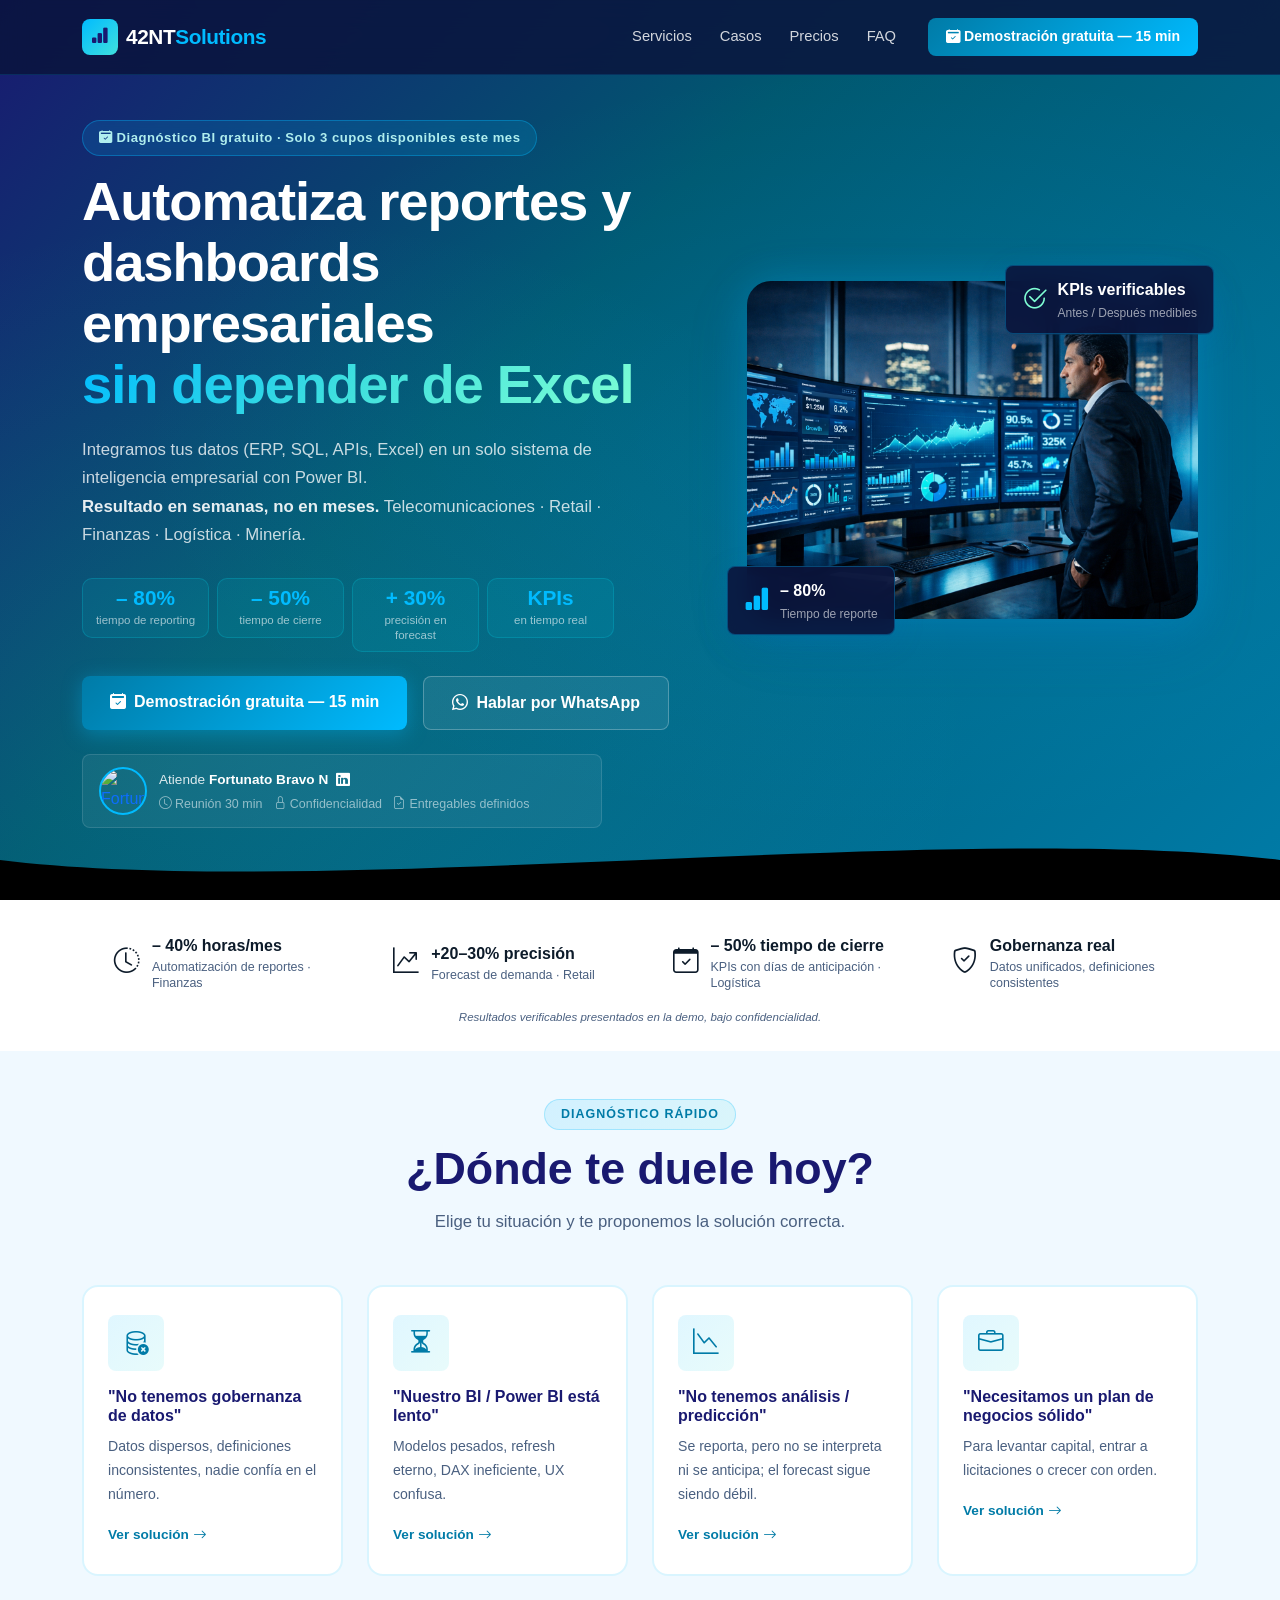
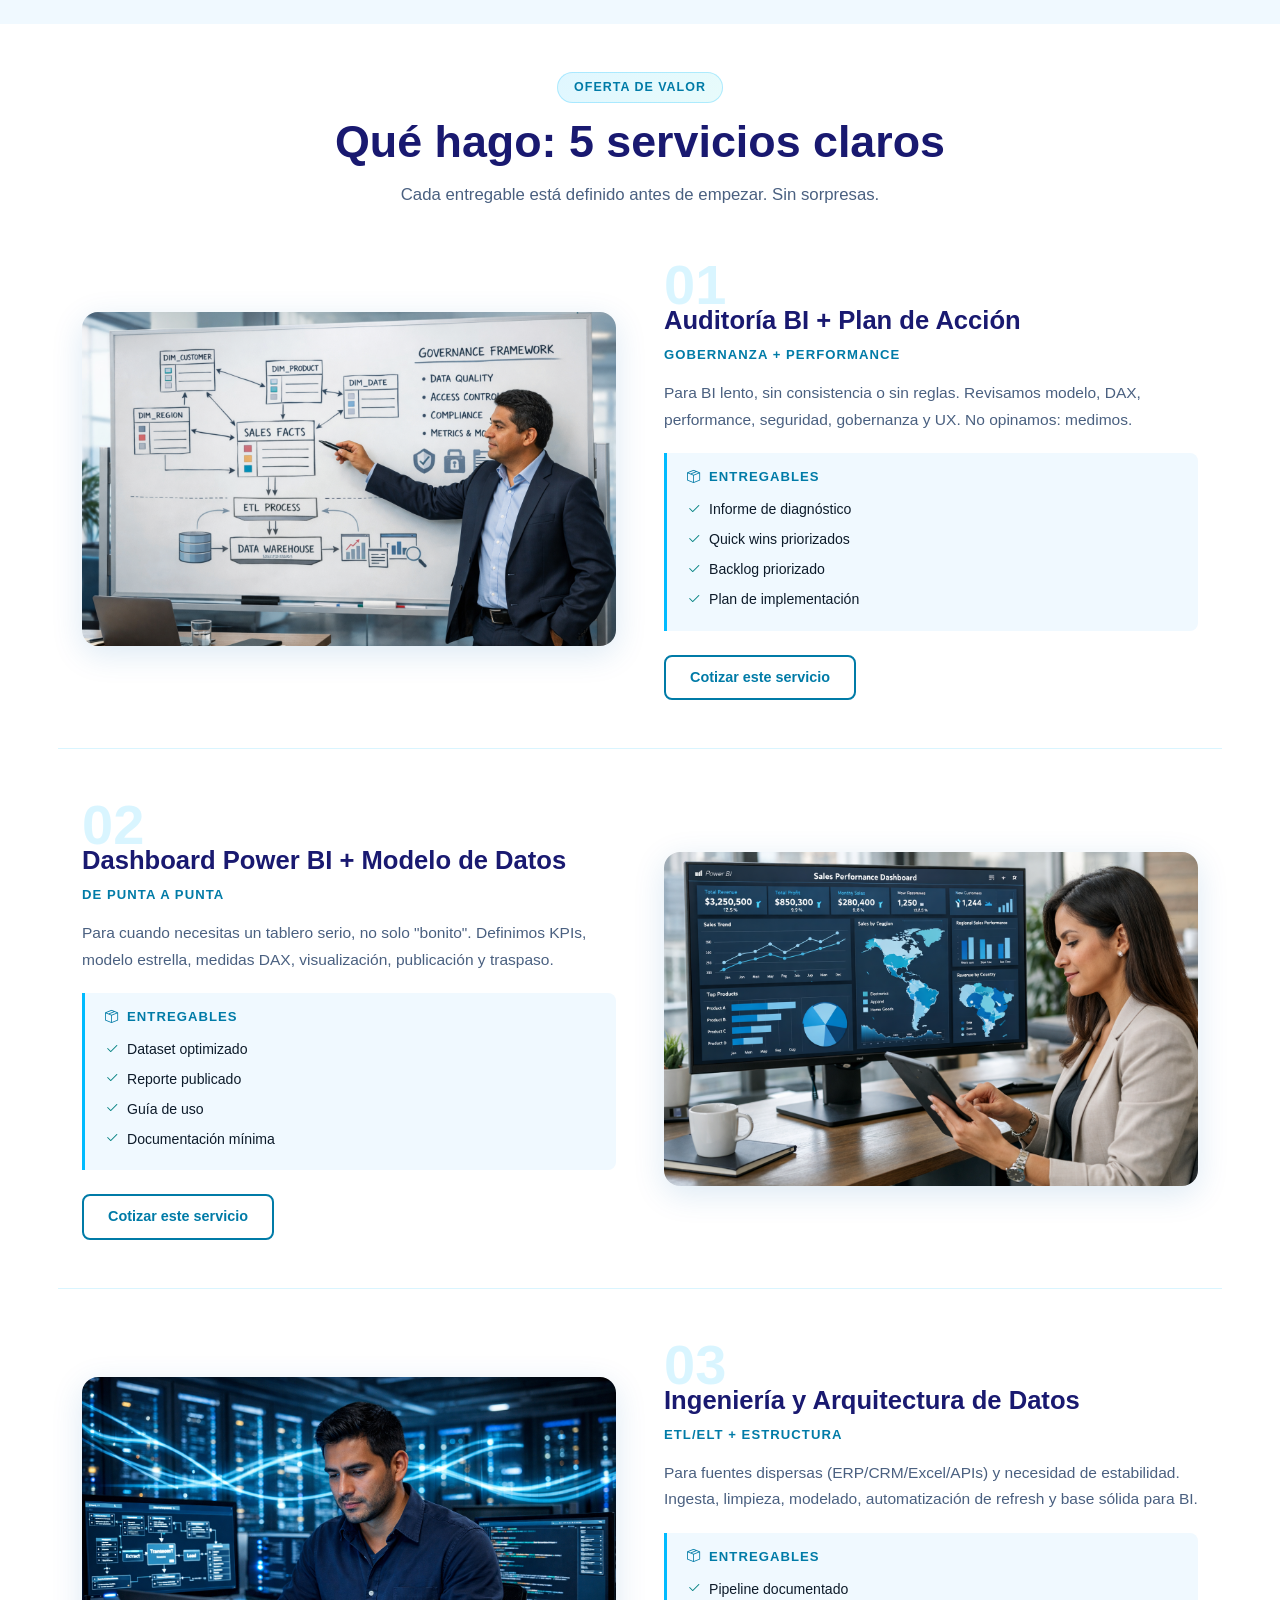
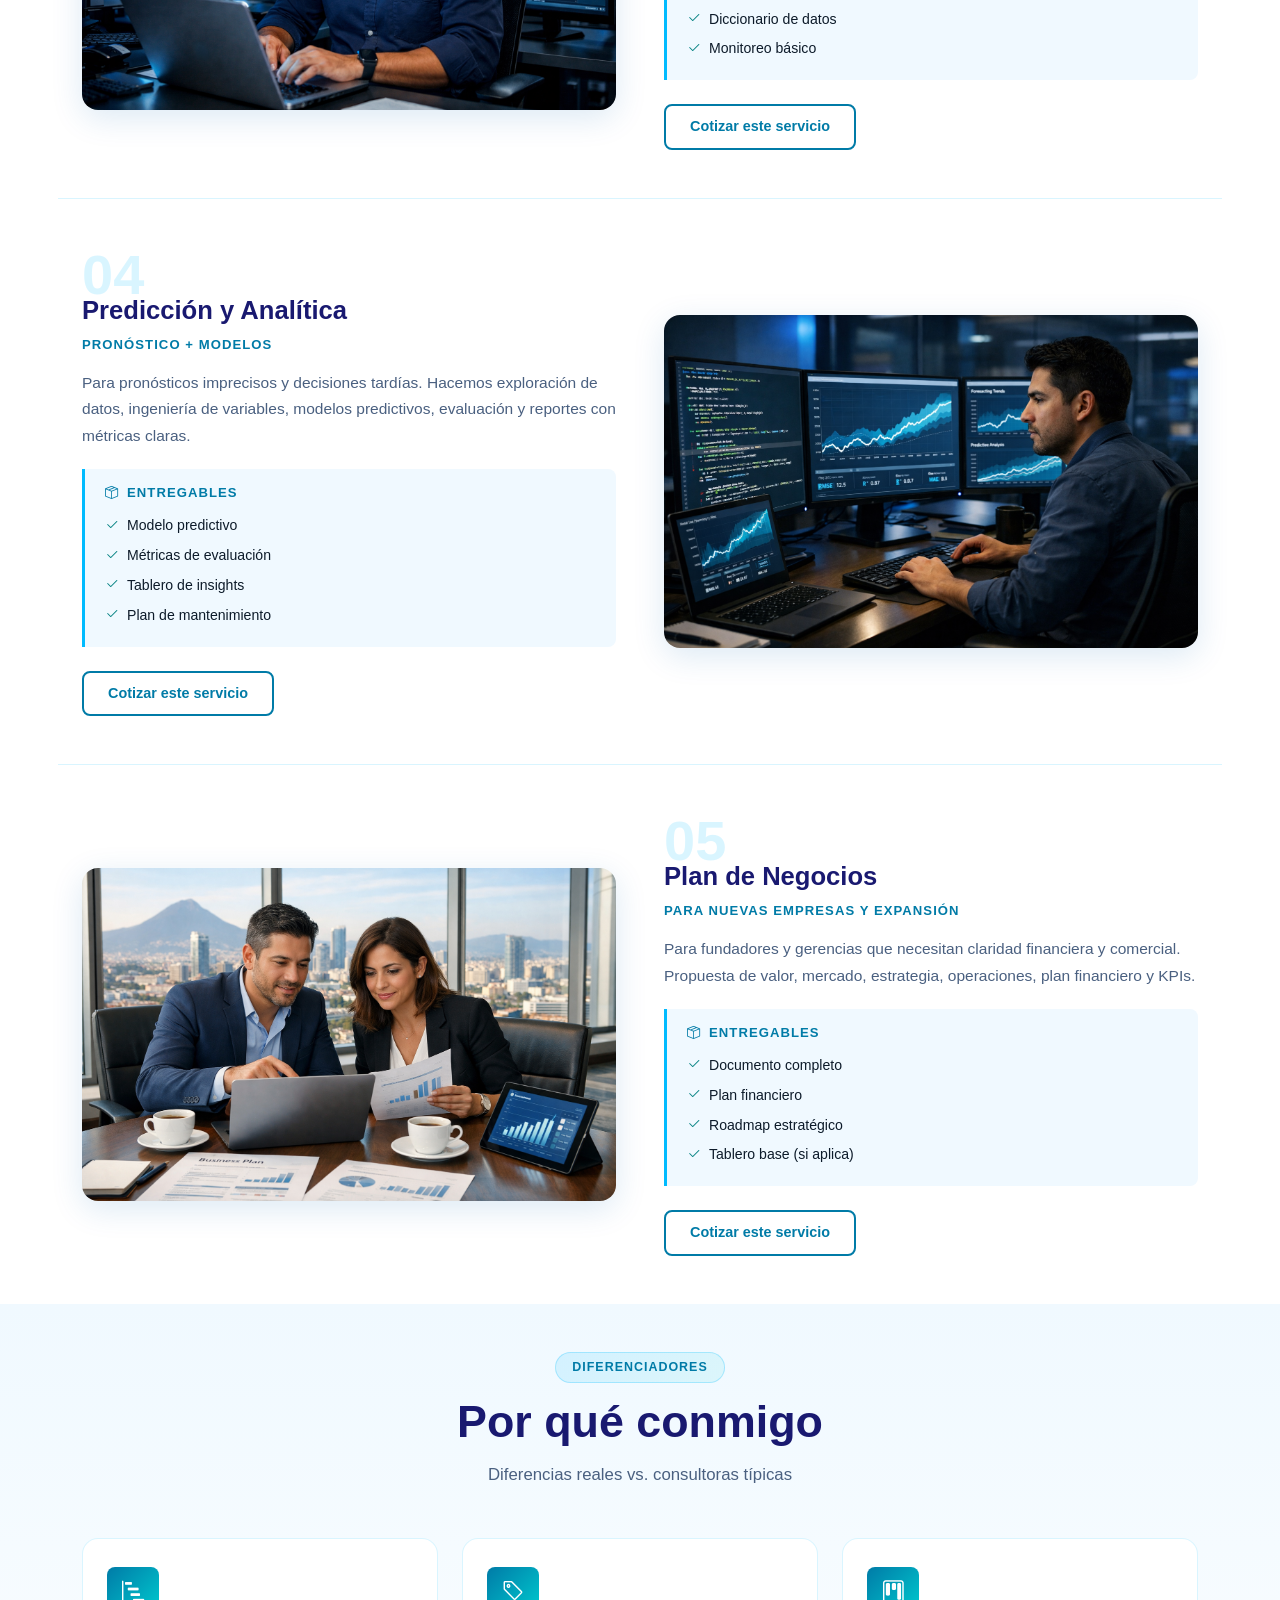
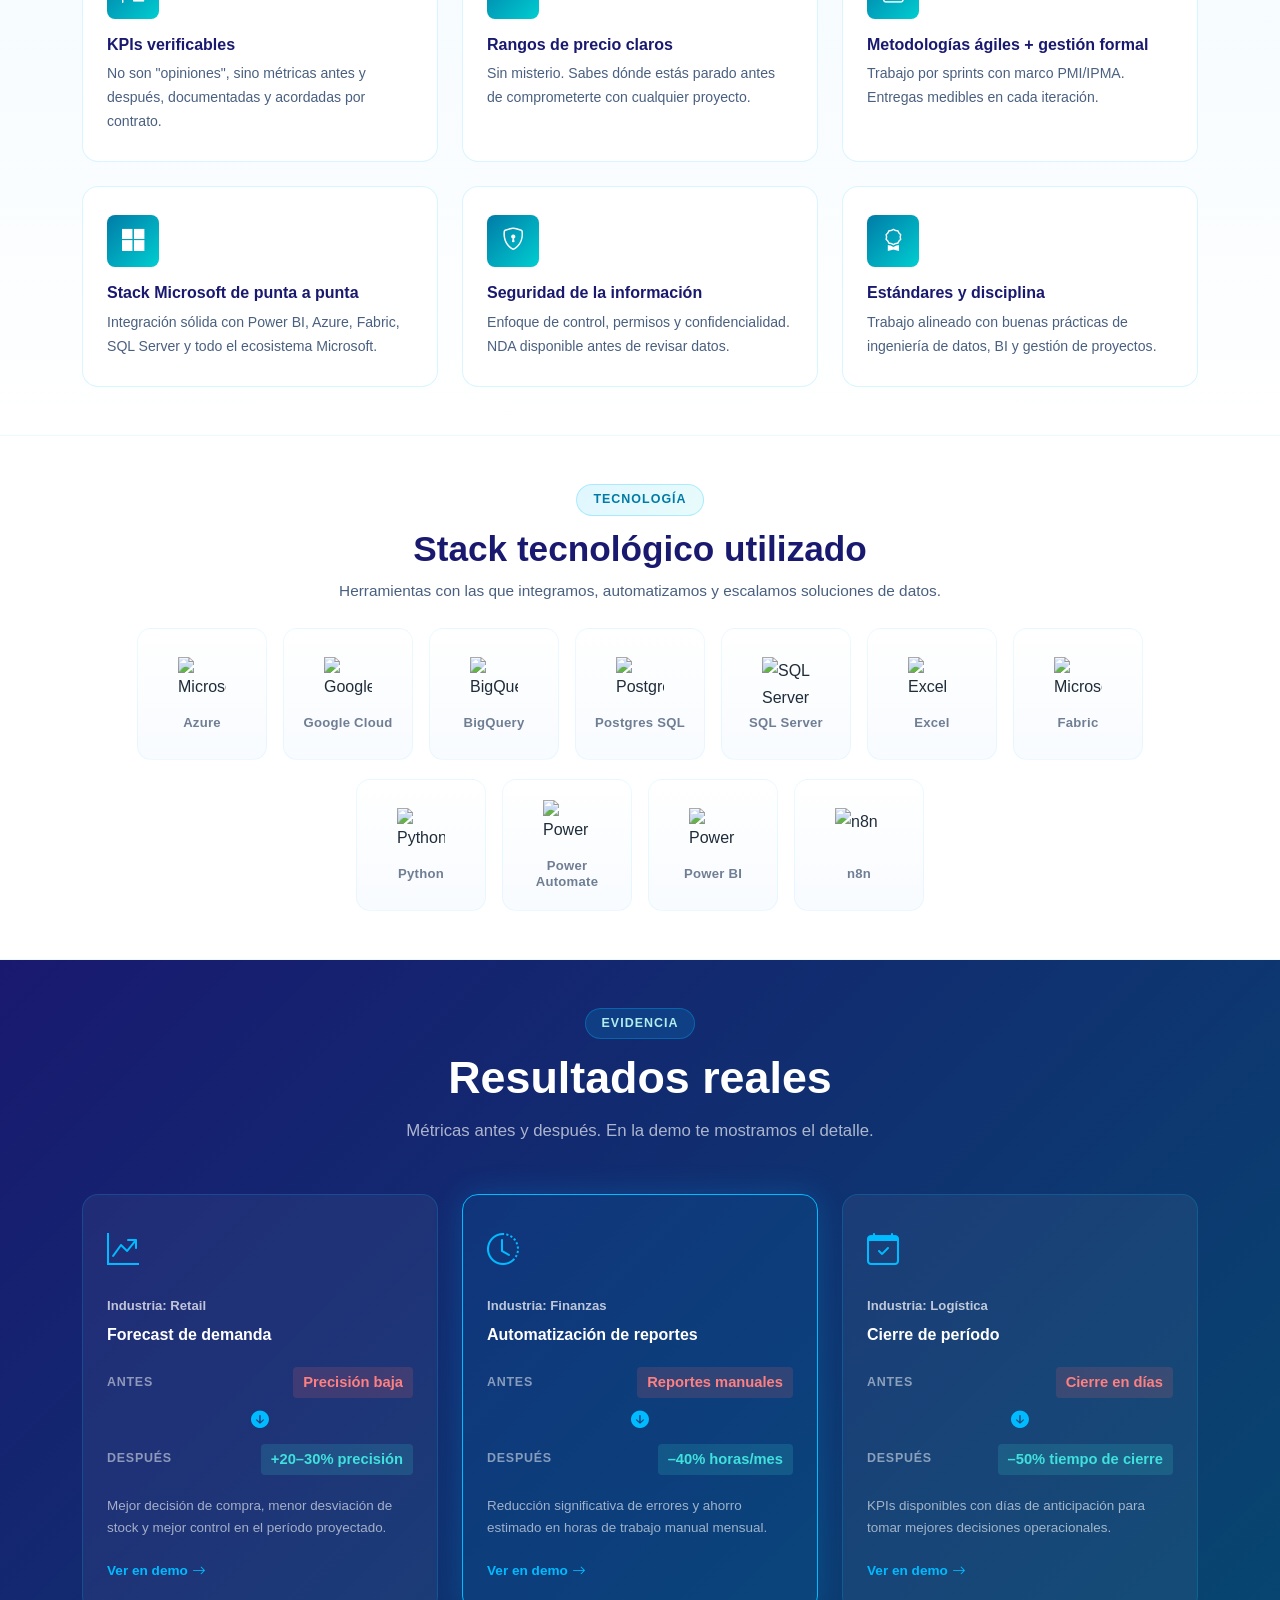
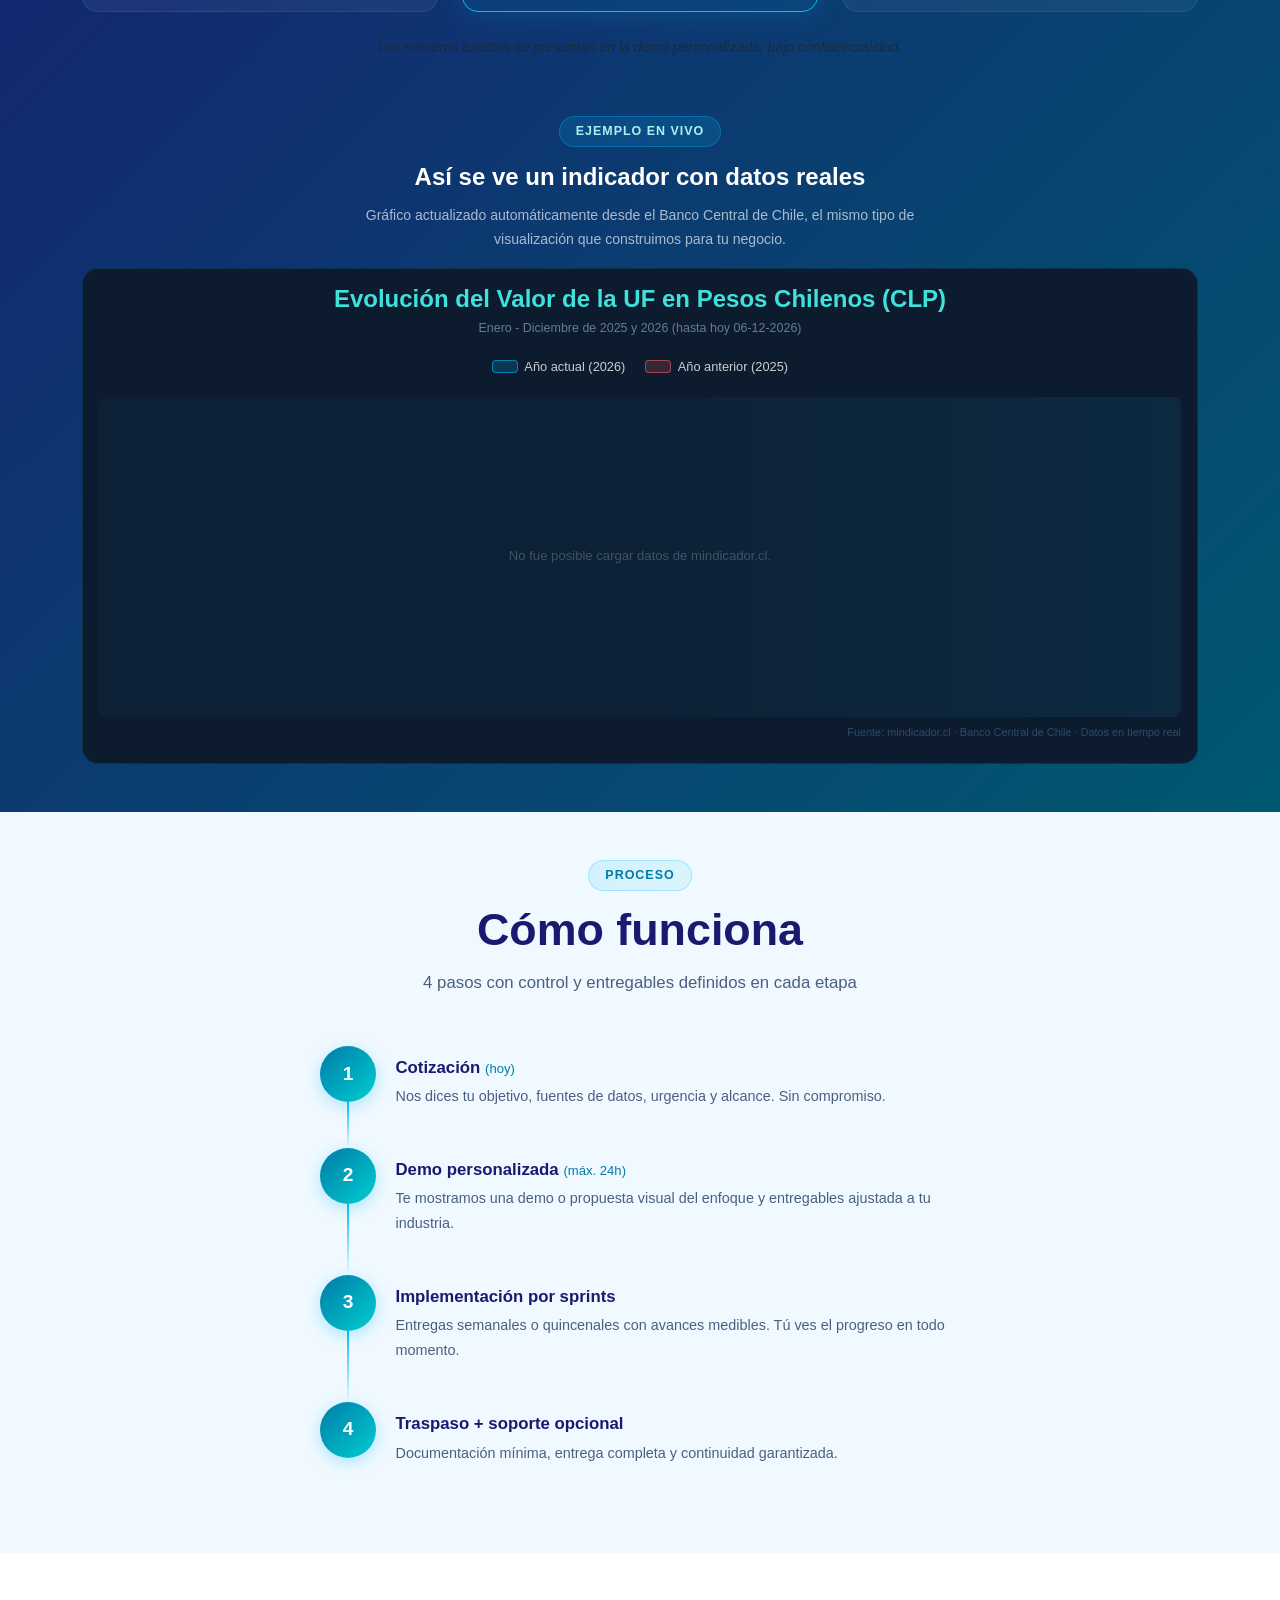
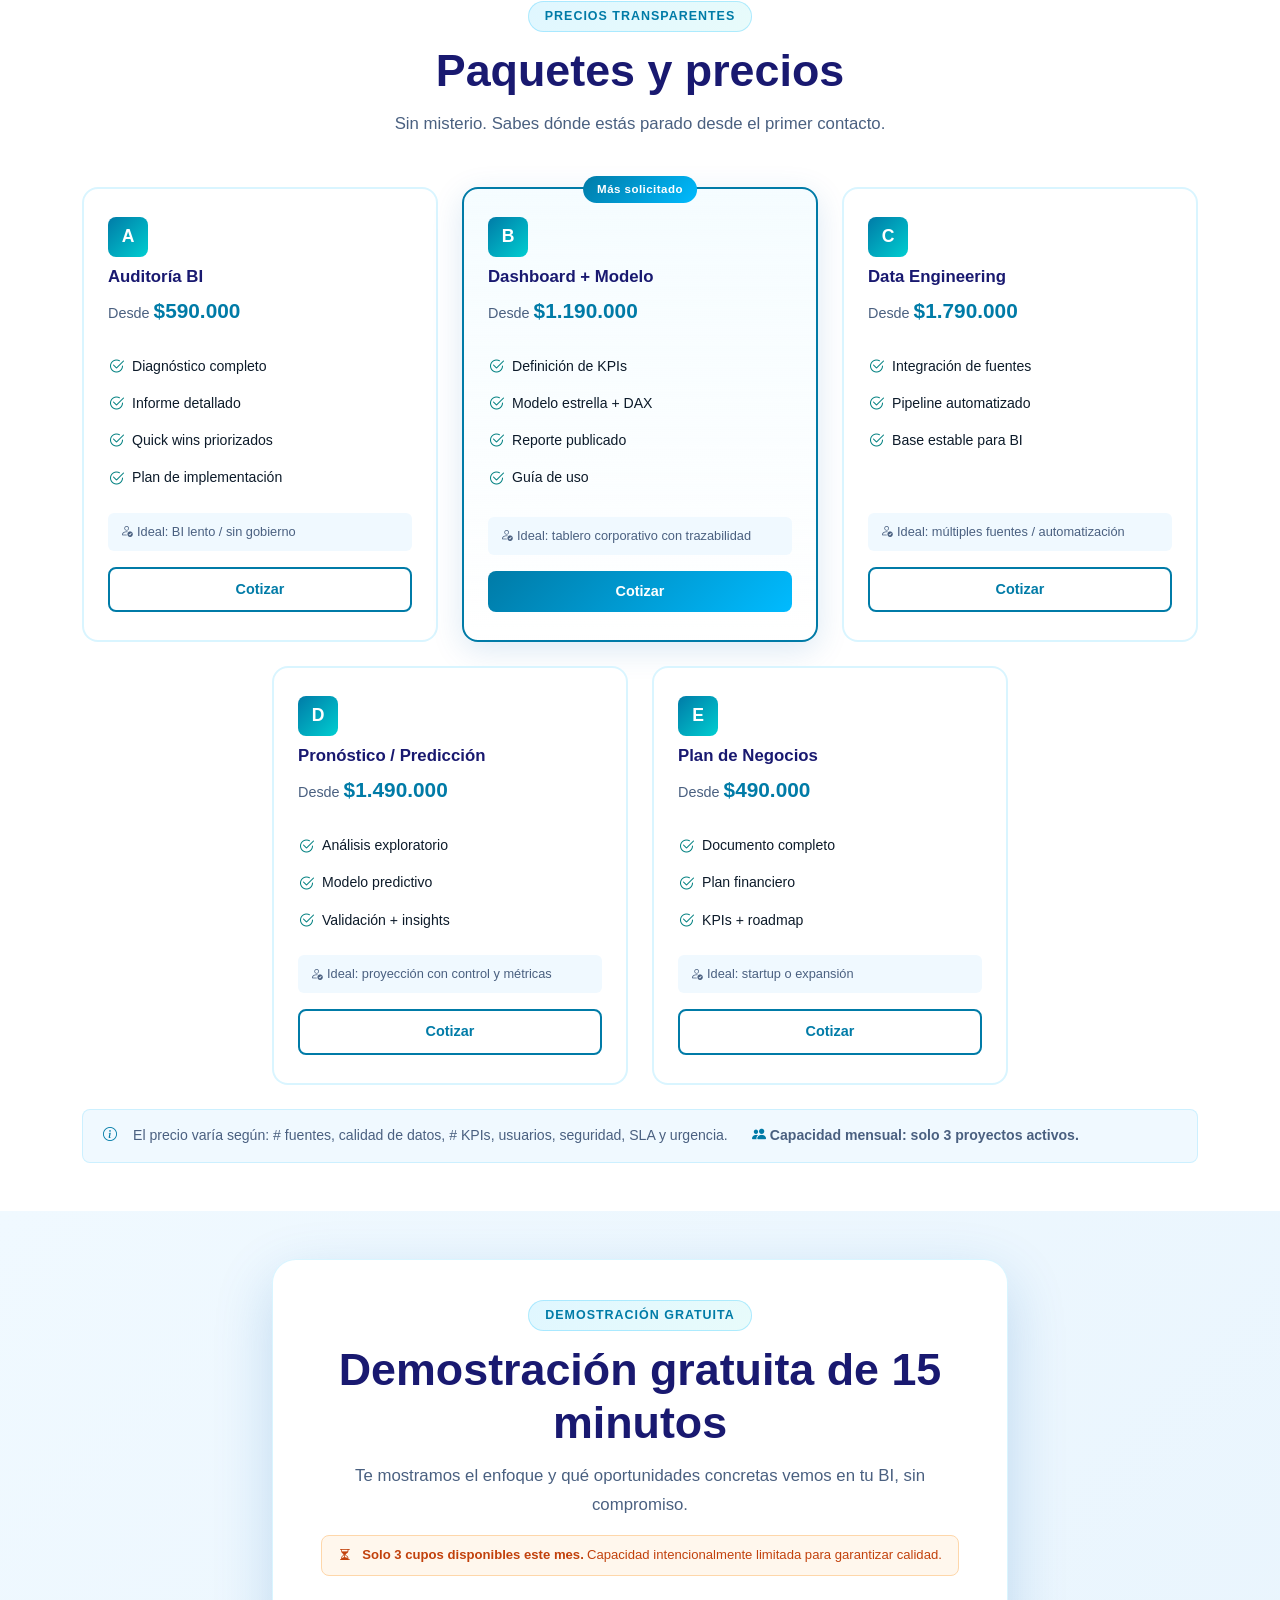
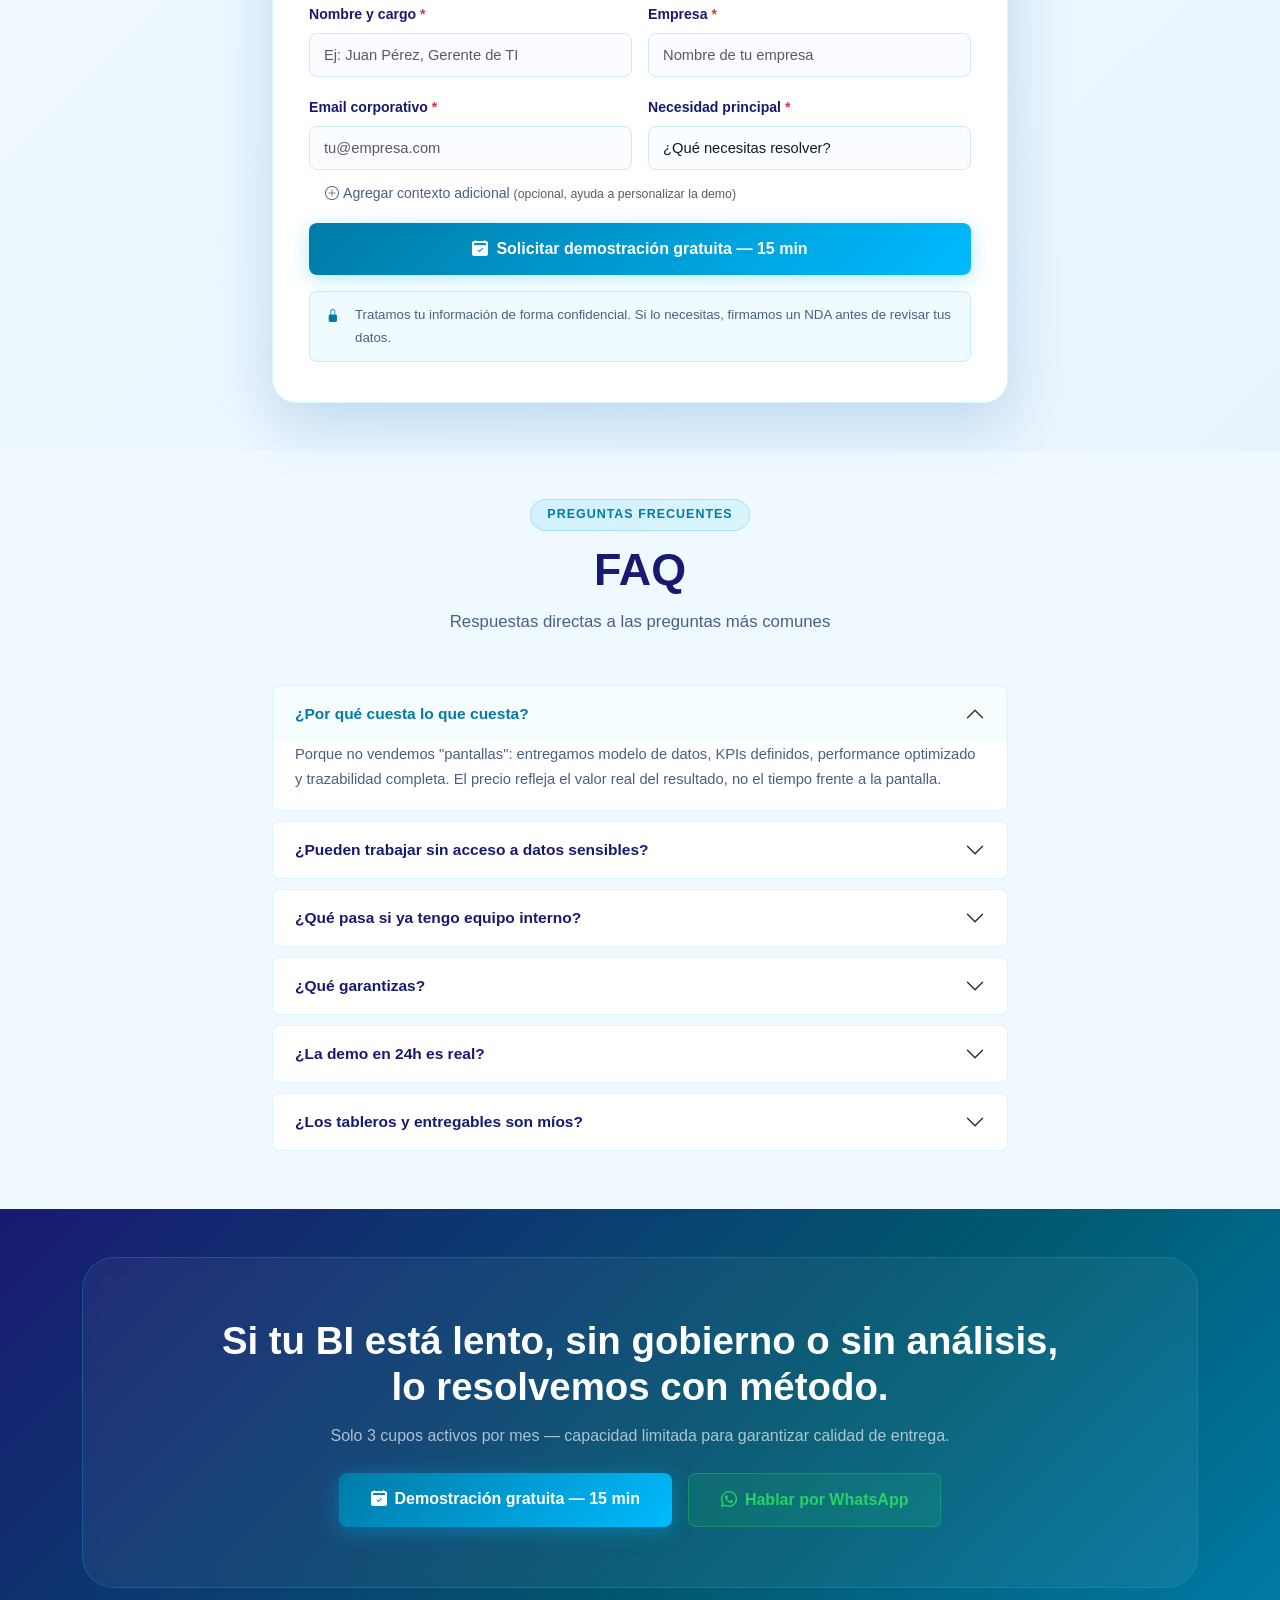
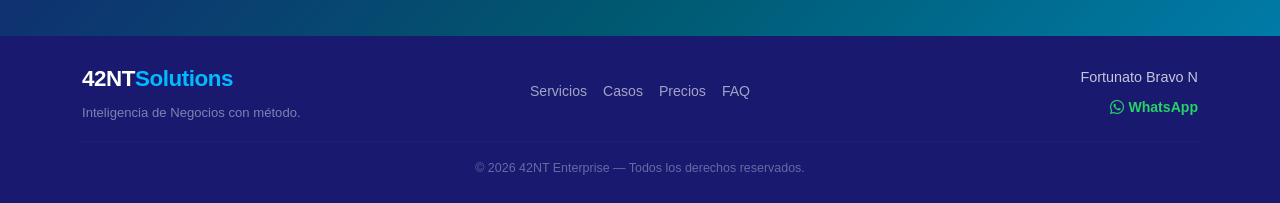
==== commit 2f2937f5: "index.html" ====
--- a/index.html
+++ b/index.html
@@ -4,15 +4,15 @@
   <meta charset="UTF-8" />
   <meta name="viewport" content="width=device-width, initial-scale=1.0" />
 
-  <title>42NT Solutions — Business Intelligence y Datos | Power BI · Forecast · Data Engineering</title>
-  <meta name="description" content="Consultoría BI en Chile: auditoría Power BI, dashboards, ingeniería de datos, modelos predictivos y plan de negocios. KPIs verificables, demo personalizada en 24 horas. Teleco, retail, finanzas, logística, minería." />
+  <title>42NT Solutions — Business Intelligence y Datos | Power BI &middot; Forecast &middot; Data Engineering</title>
+  <meta name="description" content="Consultoría BI en Chile: auditoría Power BI, dashboards, ingeniería de datos, modelos predictivos y planes de negocios. KPIs verificables y demo personalizada en 24 horas. Telecomunicaciones, retail, finanzas, logística y minería." />
   <link rel="canonical" href="https://42ntenterprise.github.io/Solutions/" />
 
   <!-- Open Graph -->
   <meta property="og:type"        content="website" />
   <meta property="og:url"         content="https://42ntenterprise.github.io/Solutions/" />
   <meta property="og:title"       content="42NT Solutions — Business Intelligence y Datos que sí mueven el negocio" />
-  <meta property="og:description" content="Auditoría BI, dashboards Power BI, ingeniería de datos y modelos predictivos. KPIs verificables, entregables claros, demo en 24 horas." />
+  <meta property="og:description" content="Auditoría BI, dashboards Power BI, ingeniería de datos y modelos predictivos. KPIs verificables, entregables claros y demo en 24 horas." />
   <meta property="og:image"       content="https://42ntenterprise.github.io/Solutions/images/og-cover.jpg" />
   <meta property="og:locale"      content="es_CL" />
   <meta property="og:site_name"   content="42NT Solutions" />
@@ -20,7 +20,7 @@
   <!-- Twitter Card -->
   <meta name="twitter:card"        content="summary_large_image" />
   <meta name="twitter:title"       content="42NT Solutions — BI y Datos con método" />
-  <meta name="twitter:description" content="Auditoría BI, Power BI, forecast y data engineering. Demo en 24h. Chile." />
+  <meta name="twitter:description" content="Auditoría BI, Power BI, forecast y data engineering. Demo en 24 horas. Chile." />
   <meta name="twitter:image"       content="https://42ntenterprise.github.io/Solutions/images/og-cover.jpg" />
 
   <meta name="robots"  content="index, follow" />
@@ -34,7 +34,7 @@
     "@context": "https://schema.org",
     "@type": "ProfessionalService",
     "name": "42NT Solutions",
-    "description": "Consultoría de Business Intelligence y Datos: auditoría Power BI, dashboards, ingeniería de datos, modelos predictivos y planes de negocios con KPIs verificables.",
+    "description": "Consultor\u00eda de Business Intelligence y Datos: auditor\u00eda Power BI, dashboards, ingenier\u00eda de datos, modelos predictivos y planes de negocios con KPIs verificables.",
     "url": "https://42ntenterprise.github.io/Solutions/",
     "telephone": "+56948827168",
     "areaServed": "CL",
@@ -46,10 +46,10 @@
       "@type": "OfferCatalog",
       "name": "Servicios de BI y Datos",
       "itemListElement": [
-        { "@type": "Offer", "itemOffered": { "@type": "Service", "name": "Auditoría BI + Plan de Acción" }, "priceSpecification": { "@type": "PriceSpecification", "minPrice": "590000", "priceCurrency": "CLP" } },
+        { "@type": "Offer", "itemOffered": { "@type": "Service", "name": "Auditor\u00eda BI + Plan de Acci\u00f3n" }, "priceSpecification": { "@type": "PriceSpecification", "minPrice": "590000", "priceCurrency": "CLP" } },
         { "@type": "Offer", "itemOffered": { "@type": "Service", "name": "Dashboard Power BI + Modelo de Datos" }, "priceSpecification": { "@type": "PriceSpecification", "minPrice": "1190000", "priceCurrency": "CLP" } },
-        { "@type": "Offer", "itemOffered": { "@type": "Service", "name": "Ingeniería y Arquitectura de Datos" }, "priceSpecification": { "@type": "PriceSpecification", "minPrice": "1790000", "priceCurrency": "CLP" } },
-        { "@type": "Offer", "itemOffered": { "@type": "Service", "name": "Predicción y Analítica" }, "priceSpecification": { "@type": "PriceSpecification", "minPrice": "1490000", "priceCurrency": "CLP" } },
+        { "@type": "Offer", "itemOffered": { "@type": "Service", "name": "Ingenier\u00eda y Arquitectura de Datos" }, "priceSpecification": { "@type": "PriceSpecification", "minPrice": "1790000", "priceCurrency": "CLP" } },
+        { "@type": "Offer", "itemOffered": { "@type": "Service", "name": "Predicci\u00f3n y Anal\u00edtica" }, "priceSpecification": { "@type": "PriceSpecification", "minPrice": "1490000", "priceCurrency": "CLP" } },
         { "@type": "Offer", "itemOffered": { "@type": "Service", "name": "Plan de Negocios" }, "priceSpecification": { "@type": "PriceSpecification", "minPrice": "490000", "priceCurrency": "CLP" } }
       ]
     },
@@ -63,11 +63,11 @@
     "@context": "https://schema.org",
     "@type": "FAQPage",
     "mainEntity": [
-      { "@type": "Question", "name": "¿Por qué cuesta lo que cuesta la consultoría BI?", "acceptedAnswer": { "@type": "Answer", "text": "No vendemos pantallas: entregamos modelo de datos, KPIs definidos, performance optimizado y trazabilidad completa." } },
-      { "@type": "Question", "name": "¿Pueden trabajar sin acceso a datos sensibles?", "acceptedAnswer": { "@type": "Answer", "text": "Sí. Podemos iniciar con datos anonimizados, muestras o en un entorno controlado." } },
-      { "@type": "Question", "name": "¿Qué pasa si ya tengo equipo interno de datos?", "acceptedAnswer": { "@type": "Answer", "text": "Hacemos la auditoría, construimos el roadmap y dejamos al equipo con una guía concreta y accionable." } },
-      { "@type": "Question", "name": "¿La demo en 24 horas es real?", "acceptedAnswer": { "@type": "Answer", "text": "Sí. Entregamos una demo funcional o propuesta visual en máximo 24 horas hábiles desde el primer contacto." } },
-      { "@type": "Question", "name": "¿Qué garantías ofrecen?", "acceptedAnswer": { "@type": "Answer", "text": "Entregables definidos por contrato y KPIs de performance acordados antes de comenzar." } }
+      { "@type": "Question", "name": "\u00bfPor qu\u00e9 cuesta lo que cuesta la consultor\u00eda BI?", "acceptedAnswer": { "@type": "Answer", "text": "No vendemos pantallas: entregamos modelo de datos, KPIs definidos, performance optimizado y trazabilidad completa." } },
+      { "@type": "Question", "name": "\u00bfPueden trabajar sin acceso a datos sensibles?", "acceptedAnswer": { "@type": "Answer", "text": "S\u00ed. Podemos iniciar con datos anonimizados, muestras o en un entorno controlado." } },
+      { "@type": "Question", "name": "\u00bfQu\u00e9 pasa si ya tengo equipo interno de datos?", "acceptedAnswer": { "@type": "Answer", "text": "Hacemos la auditor\u00eda, construimos el roadmap y dejamos al equipo con una gu\u00eda concreta y accionable." } },
+      { "@type": "Question", "name": "\u00bfLa demo en 24 horas es real?", "acceptedAnswer": { "@type": "Answer", "text": "S\u00ed. Entregamos una demo funcional o propuesta visual en m\u00e1ximo 24 horas h\u00e1biles desde el primer contacto." } },
+      { "@type": "Question", "name": "\u00bfQu\u00e9 garant\u00edas ofrecen?", "acceptedAnswer": { "@type": "Answer", "text": "Entregables definidos por contrato y KPIs de performance acordados antes de comenzar." } }
     ]
   }
   </script>
@@ -81,7 +81,7 @@
   <link rel="stylesheet" href="https://cdn.jsdelivr.net/npm/aos@2.3.4/dist/aos.css" />
   <link rel="stylesheet" href="style.css" />
   <style>
-    /* ── OUTCOME PILLS (hero) ─────────────────────────────── */
+    /* Outcome Pills */
     .hero-outcomes { max-width: 540px; }
     .outcome-pill {
       background: rgba(0,200,224,.1);
@@ -103,7 +103,7 @@
       line-height: 1.3; margin-top: .15rem;
     }
 
-    /* ── SOCIAL PROOF STRIP ───────────────────────────────── */
+    /* Social Proof Strip */
     .social-proof-strip {
       background: var(--white);
       border-bottom: 1px solid var(--border);
@@ -136,7 +136,7 @@
       font-style: italic; margin: 0;
     }
 
-    /* ── URGENCY BANNER (form) ────────────────────────────── */
+    /* Urgency Banner */
     .urgency-banner {
       display: inline-flex; align-items: center; flex-wrap: wrap;
       justify-content: center; gap: .2rem;
@@ -147,7 +147,7 @@
       padding: .5rem 1rem;
     }
 
-    /* ── EXPAND OPTIONAL BUTTON ───────────────────────────── */
+    /* Expand Optional Button */
     .btn-expand-optional {
       background: none; border: 1.5px dashed var(--border);
       border-radius: 9px; color: var(--text-muted);
@@ -161,14 +161,11 @@
   </style>
   <link rel="icon" type="image/png" href="images/favicon.png" />
 
-  <!-- Chart.js + date adapter (Gráfico UF) -->
+    <!-- Chart.js + date adapter (Grafico UF) -->
   <script src="https://cdn.jsdelivr.net/npm/chart.js@4.4.3/dist/chart.umd.min.js"></script>
   <script src="https://cdn.jsdelivr.net/npm/chartjs-adapter-date-fns@3.0.0/dist/chartjs-adapter-date-fns.bundle.min.js"></script>
 
   <style>
-  /* ── GRÁFICO UF ────────────────────────────────────────── */
-
-  /* Encabezado: fila única — título izq / leyenda der */
   .uf-header-row {
     display: flex;
     flex-direction: column;
@@ -177,214 +174,271 @@
     gap: .9rem;
     margin-bottom: 1rem;
   }
+
   .uf-header-left {
     display: flex;
     flex-direction: column;
     gap: .28rem;
     text-align: center;
   }
+
   .uf-title-chart {
+    margin: 0;
+    color: #40E0DD;
     font-size: clamp(1.1rem, 2.2vw, 1.5rem);
     font-weight: 800;
-    color: #40E0DD;
     line-height: 1.2;
+  }
+
+  .uf-sub-chart {
     margin: 0;
-  }
-  .uf-sub-chart {
+    color: rgba(179,210,255,0.52);
     font-size: .78rem;
-    color: rgba(179,210,255,0.52);
-    margin: 0;
-  }
-  /* Leyenda a la derecha */
+  }
+
   .uf-legend-row {
     display: flex;
     flex-wrap: wrap;
-    gap: .35rem .9rem;
+    justify-content: center;
+    align-items: center;
+    gap: .55rem 1.25rem;
+    margin-bottom: .2rem;
+    padding-top: .1rem;
+  }
+
+  .uf-legend-item {
+    display: flex;
+    align-items: center;
+    gap: .4rem;
+    color: rgba(255,255,255,0.78);
+    font-size: .8rem;
+    white-space: nowrap;
+  }
+
+  .uf-legend-box {
+    width: 26px;
+    height: 13px;
+    border-width: 1.5px;
+    border-style: solid;
+    border-radius: 4px;
+    flex-shrink: 0;
+  }
+
+  .uf-legend-box.ant {
+    background: rgba(255,100,100,0.17);
+    border-color: rgba(255,100,100,0.55);
+  }
+
+  .uf-legend-box.act {
+    background: rgba(0,187,255,0.18);
+    border-color: rgba(0,187,255,0.55);
+  }
+
+  .uf-canvas-wrap {
+    position: relative;
+    overflow: visible;
+    padding: 1rem 1rem .35rem;
+    border: 1px solid rgba(0,187,255,0.14);
+    border-radius: 16px;
+    background: #0d1b2e;
+  }
+
+  .uf-current-row {
+    position: absolute;
+    top: 1rem;
+    left: 1.2rem;
+    z-index: 4;
+    display: flex;
+    justify-content: flex-start;
+    margin: 0;
+  }
+
+  .uf-summary-row {
+    position: absolute;
+    top: 1rem;
+    right: 1.2rem;
+    z-index: 4;
+    display: flex;
+    justify-content: flex-end;
+    margin: 0;
+  }
+
+  .uf-current-card,
+  .uf-summary-card {
+    border: 1px solid rgba(0,187,255,0.2);
+    border-radius: 9px;
+    background: linear-gradient(180deg, rgba(8,20,44,0.96), rgba(6,16,36,0.92));
+    box-shadow: 0 7px 18px rgba(0,0,0,0.18);
+    backdrop-filter: blur(10px);
+  }
+
+  .uf-current-card {
+    width: min(100%, 196px);
+    padding: .42rem .58rem;
+  }
+
+  .uf-summary-card {
+    width: min(100%, 220px);
+    padding: .42rem .58rem;
+  }
+
+  .uf-current-card[hidden],
+  .uf-summary-card[hidden] {
+    display: none !important;
+  }
+
+  .uf-current-label,
+  .uf-summary-label {
+    display: block;
+    color: rgba(170,205,255,0.72);
+    font-size: .56rem;
+    font-weight: 600;
+    letter-spacing: .01em;
+    line-height: 1.18;
+    text-transform: none;
+  }
+
+  .uf-current-value {
+    display: block;
+    margin-top: .12rem;
+    color: #e7f6ff;
+    font-size: .88rem;
+    font-weight: 800;
+    line-height: 1.15;
+  }
+
+  .uf-summary-item + .uf-summary-item {
+    margin-top: .34rem;
+    padding-top: .34rem;
+    border-top: 1px solid rgba(255,255,255,0.08);
+  }
+
+  .uf-summary-value {
+    display: block;
+    margin-top: .1rem;
+    color: #e7f6ff;
+    font-size: .72rem;
+    font-weight: 700;
+    line-height: 1.18;
+  }
+
+  .uf-summary-value.up { color: #4ade80; }
+  .uf-summary-value.down { color: #f87171; }
+  .uf-summary-value.neutral { color: #e7f6ff; }
+
+  .uf-skeleton {
+    height: 320px;
+    border-radius: 8px;
+    background: linear-gradient(
+      90deg,
+      rgba(0,187,255,0.04) 25%,
+      rgba(0,187,255,0.09) 50%,
+      rgba(0,187,255,0.04) 75%
+    );
+    background-size: 200% 100%;
+    display: flex;
     align-items: center;
     justify-content: center;
-    padding-top: .15rem;     /* alinea ópticamente con baseline del título */
-  }
-  .uf-legend-item {
-    display: flex; align-items: center; gap: .4rem;
-    font-size: .8rem; color: rgba(255,255,255,0.78);
-    white-space: nowrap;
-  }
-  .uf-legend-box {
-    width: 26px; height: 13px;
-    border-radius: 4px;
-    border-width: 1.5px; border-style: solid;
-    flex-shrink: 0;
-  }
-  .uf-legend-box.ant { background:rgba(255,100,100,0.17); border-color:rgba(255,100,100,0.55); }
-  .uf-legend-box.act { background:rgba(0,187,255,0.18);   border-color:rgba(0,187,255,0.55);  }
-
-  /* Contenedor del canvas */
-  .uf-canvas-wrap {
-    position: relative;
-    background: #0d1b2e;
-    border: 1px solid rgba(0,187,255,0.14);
-    border-radius: 16px;
-    padding: 1.1rem 1.2rem 0.14rem;
-    overflow: visible;
-  }
-  .uf-canvas-wrap canvas { display: block; width: 100% !important; }
-
-  /* Skeleton loader */
-  .uf-skeleton {
-    height: 300px;
-    background: linear-gradient(90deg,
-      rgba(0,187,255,0.04) 25%,
-      rgba(0,187,255,0.09) 50%,
-      rgba(0,187,255,0.04) 75%);
-    background-size: 200% 100%;
+    color: rgba(255,255,255,0.22);
+    font-size: .82rem;
     animation: uf-shimmer 1.6s infinite;
-    border-radius: 8px;
-    display: flex; align-items: center; justify-content: center;
-    color: rgba(255,255,255,0.22); font-size: .82rem;
-  }
-  @keyframes uf-shimmer {
-    0%  { background-position: 200% 0 }
-    100%{ background-position: -200% 0 }
+  }
+
+  .uf-canvas-wrap canvas {
+    display: block;
+    width: 100% !important;
   }
 
   .uf-source-note {
+    margin-top: .4rem;
+    color: rgba(100,150,200,0.38);
     font-size: .68rem;
-    color: rgba(100,150,200,0.38);
     text-align: right;
-    margin-top: .4rem;
-  }
-
-  /* Responsive: en mobile leyenda va debajo del título */
-  @media (max-width: 575px) {
-    .uf-header-row   { flex-direction: column; }
-    .uf-legend-row   { justify-content: flex-start; }
-  }
-  /* Tooltip */
+  }
+
   #uf-tooltip {
     position: absolute;
+    z-index: 20;
+    min-width: 168px;
+    padding: .55rem .85rem;
+    border: 1px solid rgba(0,187,255,0.28);
+    border-radius: 10px;
+    background: rgba(6,16,36,0.94);
+    box-shadow: 0 6px 24px rgba(0,0,0,0.5);
+    color: #fff;
+    font-size: .8rem;
     display: flex;
     flex-direction: column;
     pointer-events: none;
-    background: rgba(6,16,36,0.94);
-    border: 1px solid rgba(0,187,255,0.28);
-    border-radius: 10px;
-    padding: .55rem .85rem;
-    font-size: .8rem;
-    color: #fff;
+    opacity: 0;
+    transition: opacity .12s;
     backdrop-filter: blur(10px);
-    min-width: 155px;
-    transition: opacity .12s;
-    z-index: 20;
-    box-shadow: 0 6px 24px rgba(0,0,0,0.5);
-  }
+  }
+
   #uf-tooltip .tt-date {
-    font-weight: 700; color: #40E0DD;
-    margin-bottom: .3rem; font-size: .78rem;
-    order: 0;
-  }
+    margin-bottom: .3rem;
+    color: #40E0DD;
+    font-size: .78rem;
+    font-weight: 700;
+  }
+
   #uf-tooltip .tt-row {
-    display: flex; align-items: center; gap: .4rem; padding: 2px 0;
-  }
-  #uf-tooltip .tt-row:nth-of-type(2) { order: 2; }
-  #uf-tooltip .tt-row:nth-of-type(3) { order: 1; }
+    display: flex;
+    align-items: center;
+    gap: .4rem;
+    padding: 2px 0;
+  }
+
   #uf-tooltip .tt-dot {
-    width: 9px; height: 9px; border-radius: 3px; flex-shrink: 0;
-  }
-  #uf-tooltip .tt-label { color: rgba(255,255,255,0.55); }
-  #uf-tooltip .tt-val   { font-weight: 700; margin-left: auto; }
-  #uf-tooltip .tt-diff  {
-    font-size: .74rem; margin-top: .28rem;
+    width: 9px;
+    height: 9px;
+    border-radius: 3px;
+    flex-shrink: 0;
+  }
+
+  #uf-tooltip .tt-label {
+    color: rgba(255,255,255,0.55);
+  }
+
+  #uf-tooltip .tt-val {
+    margin-left: auto;
+    font-weight: 700;
+  }
+
+  #uf-tooltip .tt-diff {
+    margin-top: .28rem;
     padding-top: .28rem;
     border-top: 1px solid rgba(255,255,255,0.08);
     color: rgba(255,255,255,0.45);
-    order: 3;
-  }
-  #uf-tooltip .tt-diff span        { font-weight: 700; }
-  #uf-tooltip .tt-diff .uf-up      { color: #4ade80; }
-  #uf-tooltip .tt-diff .uf-down    { color: #f87171; }
-  </style>
-  <style>
-    .uf-header-row {
-      gap: .9rem;
-      margin-bottom: 1rem;
-    }
-
-    .uf-header-left {
-      gap: .28rem;
-      text-align: center;
-    }
-
-    .uf-legend-row {
-      gap: .55rem 1.25rem;
-      padding-top: .1rem;
-      margin-bottom: .2rem;
-    }
-
-    .uf-legend-row .uf-legend-item:first-child { order: 2; }
-    .uf-legend-row .uf-legend-item:last-child { order: 1; }
-
-    .uf-canvas-wrap {
-      padding: 1.1rem 1.2rem .35rem;
-    }
-
+    font-size: .74rem;
+  }
+
+  #uf-tooltip .tt-diff span { font-weight: 700; }
+  #uf-tooltip .tt-diff .up { color: #4ade80; }
+  #uf-tooltip .tt-diff .down { color: #f87171; }
+
+  @keyframes uf-shimmer {
+    0% { background-position: 200% 0; }
+    100% { background-position: -200% 0; }
+  }
+
+  @media (max-width: 575px) {
+    .uf-header-row { flex-direction: column; }
+    .uf-legend-row { justify-content: flex-start; }
+
+    .uf-current-row,
     .uf-summary-row {
-      display: flex;
-      justify-content: flex-end;
-      margin-bottom: .7rem;
-    }
-
+      position: static;
+      justify-content: stretch;
+      align-items: stretch;
+      margin-bottom: .35rem;
+    }
+
+    .uf-current-card,
     .uf-summary-card {
-      width: min(100%, 320px);
-      background: linear-gradient(180deg, rgba(8,20,44,0.96), rgba(6,16,36,0.92));
-      border: 1px solid rgba(0,187,255,0.2);
-      border-radius: 12px;
-      padding: .75rem .85rem;
-      box-shadow: 0 10px 28px rgba(0,0,0,0.24);
-      backdrop-filter: blur(10px);
-    }
-
-    .uf-summary-card[hidden] {
-      display: none !important;
-    }
-
-    .uf-summary-item + .uf-summary-item {
-      margin-top: .55rem;
-      padding-top: .55rem;
-      border-top: 1px solid rgba(255,255,255,0.08);
-    }
-
-    .uf-summary-label {
-      display: block;
-      font-size: .64rem;
-      font-weight: 700;
-      letter-spacing: .06em;
-      text-transform: uppercase;
-      color: rgba(170,205,255,0.68);
-      line-height: 1.35;
-    }
-
-    .uf-summary-value {
-      display: block;
-      margin-top: .16rem;
-      font-size: .82rem;
-      font-weight: 700;
-      color: #e7f6ff;
-      line-height: 1.35;
-    }
-
-    .uf-summary-value.up { color: #4ade80; }
-    .uf-summary-value.down { color: #f87171; }
-    .uf-summary-value.neutral { color: #e7f6ff; }
-
-    @media (max-width: 575px) {
-      .uf-summary-row {
-        justify-content: stretch;
-      }
-
-      .uf-summary-card {
-        width: 100%;
-      }
-    }
+      width: 100%;
+    }
+  }
   </style>
 </head>
 <body>
@@ -396,7 +450,7 @@
       <span class="brand-icon"><i class="bi bi-bar-chart-fill"></i></span>
       <span class="brand-text">42NT<span class="brand-accent">Solutions</span></span>
     </a>
-    <button class="navbar-toggler border-0" type="button" data-bs-toggle="collapse" data-bs-target="#navMenu" aria-label="Abrir menú">
+    <button class="navbar-toggler border-0" type="button" data-bs-toggle="collapse" data-bs-target="#navMenu" aria-label="Abrir men&uacute;">
       <span class="navbar-toggler-icon"></span>
     </button>
     <div class="collapse navbar-collapse" id="navMenu">
@@ -407,7 +461,7 @@
         <li class="nav-item"><a class="nav-link" href="#faq">FAQ</a></li>
         <li class="nav-item ms-lg-3">
           <a class="btn btn-cta-nav" href="#cotizar">
-            <i class="bi bi-calendar2-check-fill me-1"></i>Demostración gratis — 15 min
+            <i class="bi bi-calendar2-check-fill me-1"></i>Demostración gratuita — 15 min
           </a>
         </li>
       </ul>
@@ -432,7 +486,7 @@
         <p class="hero-subtitle">
           Integramos tus datos (ERP, SQL, APIs, Excel) en un solo sistema de inteligencia empresarial con Power BI.<br>
           <strong style="color:rgba(255,255,255,.9)">Resultado en semanas, no en meses.</strong>
-          Teleco · Retail · Finanzas · Logística · Minería.
+          Telecomunicaciones &middot; Retail &middot; Finanzas &middot; Log&iacute;stica &middot; Miner&iacute;a.
         </p>
 
         <!-- Outcomes cuantificables -->
@@ -453,7 +507,7 @@
 
         <div class="d-flex flex-wrap gap-3 mb-4">
           <a href="#cotizar" class="btn btn-hero-primary">
-            <i class="bi bi-calendar2-check-fill me-2"></i>Demostración gratis — 15 min
+            <i class="bi bi-calendar2-check-fill me-2"></i>Demostraci&oacute;n gratuita — 15 min
           </a>
           <a href="https://wa.me/56948827168" target="_blank" rel="noopener" class="btn btn-hero-secondary">
             <i class="bi bi-whatsapp me-2"></i>Hablar por WhatsApp
@@ -504,12 +558,12 @@
       <div class="sp-divider d-none d-md-block"></div>
       <div class="sp-item">
         <i class="bi bi-graph-up-arrow"></i>
-        <div><strong>+ 20 – 30% precisión</strong><span>Forecast de demanda · Retail</span></div>
+        <div><strong>+20–30% precisi&oacute;n</strong><span>Forecast de demanda &middot; Retail</span></div>
       </div>
       <div class="sp-divider d-none d-md-block"></div>
       <div class="sp-item">
         <i class="bi bi-calendar-check"></i>
-        <div><strong>– 50% tiempo cierre</strong><span>KPIs con días de anticipación · Logística</span></div>
+        <div><strong>– 50% tiempo de cierre</strong><span>KPIs con d&iacute;as de anticipaci&oacute;n &middot; Log&iacute;stica</span></div>
       </div>
       <div class="sp-divider d-none d-md-block"></div>
       <div class="sp-item">
@@ -517,7 +571,7 @@
         <div><strong>Gobernanza real</strong><span>Datos unificados, definiciones consistentes</span></div>
       </div>
     </div>
-    <p class="sp-disclaimer text-center mt-2">Resultados verificables presentados en la demo · bajo confidencialidad</p>
+    <p class="sp-disclaimer text-center mt-2">Resultados verificables presentados en la demo, bajo confidencialidad.</p>
   </div>
 </section>
 
@@ -527,7 +581,7 @@
     <div class="text-center mb-5" data-aos="fade-up">
       <span class="section-badge">Diagnóstico rápido</span>
       <h2 class="section-title">¿Dónde te duele hoy?</h2>
-      <p class="section-subtitle">Elige tu situación y te devolvemos la propuesta correcta</p>
+      <p class="section-subtitle">Elige tu situaci&oacute;n y te proponemos la soluci&oacute;n correcta.</p>
     </div>
     <div class="row g-4 justify-content-center">
       <div class="col-12 col-md-6 col-xl-3" data-aos="fade-up" data-aos-delay="0">
@@ -535,31 +589,31 @@
           <div class="pain-icon"><i class="bi bi-database-x"></i></div>
           <h5>"No tenemos gobernanza de datos"</h5>
           <p>Datos dispersos, definiciones inconsistentes, nadie confía en el número.</p>
-          <span class="pain-cta">Ver solución <i class="bi bi-arrow-right"></i></span>
+          <span class="pain-cta">Ver soluci&oacute;n <i class="bi bi-arrow-right"></i></span>
         </a>
       </div>
       <div class="col-12 col-md-6 col-xl-3" data-aos="fade-up" data-aos-delay="100">
         <a href="#producto2" class="pain-card text-decoration-none">
           <div class="pain-icon"><i class="bi bi-hourglass-split"></i></div>
-          <h5>"Nuestro BI / Power BI está lento"</h5>
+          <h5>"Nuestro BI / Power BI est&aacute; lento"</h5>
           <p>Modelos pesados, refresh eterno, DAX ineficiente, UX confusa.</p>
-          <span class="pain-cta">Ver solución <i class="bi bi-arrow-right"></i></span>
+          <span class="pain-cta">Ver soluci&oacute;n <i class="bi bi-arrow-right"></i></span>
         </a>
       </div>
       <div class="col-12 col-md-6 col-xl-3" data-aos="fade-up" data-aos-delay="200">
         <a href="#producto4" class="pain-card text-decoration-none">
           <div class="pain-icon"><i class="bi bi-graph-down"></i></div>
           <h5>"No tenemos análisis / predicción"</h5>
-          <p>Se reporta, pero no se interpreta ni se anticipa (forecast débil).</p>
-          <span class="pain-cta">Ver solución <i class="bi bi-arrow-right"></i></span>
+          <p>Se reporta, pero no se interpreta ni se anticipa; el forecast sigue siendo d&eacute;bil.</p>
+          <span class="pain-cta">Ver soluci&oacute;n <i class="bi bi-arrow-right"></i></span>
         </a>
       </div>
       <div class="col-12 col-md-6 col-xl-3" data-aos="fade-up" data-aos-delay="300">
         <a href="#producto5" class="pain-card text-decoration-none">
           <div class="pain-icon"><i class="bi bi-briefcase"></i></div>
-          <h5>"Necesitamos un plan de negocios sólido"</h5>
+          <h5>"Necesitamos un plan de negocios s&oacute;lido"</h5>
           <p>Para levantar capital, entrar a licitaciones o crecer con orden.</p>
-          <span class="pain-cta">Ver solución <i class="bi bi-arrow-right"></i></span>
+          <span class="pain-cta">Ver soluci&oacute;n <i class="bi bi-arrow-right"></i></span>
         </a>
       </div>
     </div>
@@ -571,14 +625,14 @@
   <div class="container">
     <div class="text-center mb-5" data-aos="fade-up">
       <span class="section-badge">Oferta de valor</span>
-      <h2 class="section-title">Qué hago — 5 productos claros</h2>
-      <p class="section-subtitle">Cada entregable está definido antes de empezar. Sin sorpresas.</p>
+      <h2 class="section-title">Qu&eacute; hago: 5 servicios claros</h2>
+      <p class="section-subtitle">Cada entregable est&aacute; definido antes de empezar. Sin sorpresas.</p>
     </div>
 
     <!-- Servicio 01 -->
     <div id="producto1" class="service-row row align-items-center g-5 mb-5 pb-5 border-bottom-subtle">
       <div class="col-lg-6" data-aos="fade-right">
-        <img src="images/bi-audit.jpg" alt="Auditoría BI y Plan de Acción" class="service-img" />
+        <img src="images/bi-audit.jpg" alt="Auditor&iacute;a BI y Plan de Acci&oacute;n" class="service-img" />
       </div>
       <div class="col-lg-6" data-aos="fade-left">
         <div class="service-number">01</div>
@@ -606,8 +660,8 @@
       <div class="col-lg-6" data-aos="fade-right">
         <div class="service-number">02</div>
         <h3 class="service-title">Dashboard Power BI + Modelo de Datos</h3>
-        <p class="service-subtitle-tag">End-to-end</p>
-        <p class="service-desc">Para cuando necesitas un tablero serio, no solo "bonito". KPI definition, modelo estrella, medidas DAX, visual, publicación y traspaso.</p>
+        <p class="service-subtitle-tag">De punta a punta</p>
+        <p class="service-desc">Para cuando necesitas un tablero serio, no solo "bonito". Definimos KPIs, modelo estrella, medidas DAX, visualizaci&oacute;n, publicaci&oacute;n y traspaso.</p>
         <div class="deliverables">
           <h6><i class="bi bi-box-seam me-2"></i>Entregables</h6>
           <ul>
@@ -624,7 +678,7 @@
     <!-- Servicio 03 -->
     <div id="producto3" class="service-row row align-items-center g-5 mb-5 pb-5 border-bottom-subtle">
       <div class="col-lg-6" data-aos="fade-right">
-        <img src="images/data-engineering.jpg" alt="Ingeniería y Arquitectura de Datos" class="service-img" />
+        <img src="images/data-engineering.jpg" alt="Ingenier&iacute;a y Arquitectura de Datos" class="service-img" />
       </div>
       <div class="col-lg-6" data-aos="fade-left">
         <div class="service-number">03</div>
@@ -636,7 +690,7 @@
           <ul>
             <li><i class="bi bi-check2 me-2"></i>Pipeline documentado</li>
             <li><i class="bi bi-check2 me-2"></i>Diccionario de datos</li>
-            <li><i class="bi bi-check2 me-2"></i>Monitoreo básico</li>
+            <li><i class="bi bi-check2 me-2"></i>Monitoreo b&aacute;sico</li>
           </ul>
         </div>
         <a href="#cotizar" class="btn btn-service mt-3">Cotizar este servicio</a>
@@ -646,20 +700,20 @@
     <!-- Servicio 04 -->
     <div id="producto4" class="service-row row align-items-center g-5 mb-5 pb-5 border-bottom-subtle flex-lg-row-reverse">
       <div class="col-lg-6" data-aos="fade-left">
-        <img src="images/forecast-prediction.jpg" alt="Predicción y Analítica" class="service-img" />
+        <img src="images/forecast-prediction.jpg" alt="Predicci&oacute;n y Anal&iacute;tica" class="service-img" />
       </div>
       <div class="col-lg-6" data-aos="fade-right">
         <div class="service-number">04</div>
-        <h3 class="service-title">Predicción y Analítica</h3>
-        <p class="service-subtitle-tag">Forecast + Modelos</p>
-        <p class="service-desc">Para forecast impreciso y decisiones tardías. Exploración, feature engineering, modelos predictivos, evaluación y reporte con métricas claras.</p>
+        <h3 class="service-title">Predicci&oacute;n y Anal&iacute;tica</h3>
+        <p class="service-subtitle-tag">Pron&oacute;stico + modelos</p>
+        <p class="service-desc">Para pron&oacute;sticos imprecisos y decisiones tard&iacute;as. Hacemos exploraci&oacute;n de datos, ingenier&iacute;a de variables, modelos predictivos, evaluaci&oacute;n y reportes con m&eacute;tricas claras.</p>
         <div class="deliverables">
           <h6><i class="bi bi-box-seam me-2"></i>Entregables</h6>
           <ul>
             <li><i class="bi bi-check2 me-2"></i>Modelo predictivo</li>
             <li><i class="bi bi-check2 me-2"></i>Métricas de evaluación</li>
             <li><i class="bi bi-check2 me-2"></i>Tablero de insights</li>
-            <li><i class="bi bi-check2 me-2"></i>Plan de mantención</li>
+            <li><i class="bi bi-check2 me-2"></i>Plan de mantenimiento</li>
           </ul>
         </div>
         <a href="#cotizar" class="btn btn-service mt-3">Cotizar este servicio</a>
@@ -704,54 +758,54 @@
         <div class="diff-card">
           <div class="diff-icon"><i class="bi bi-bar-chart-steps"></i></div>
           <h5>KPIs verificables</h5>
-          <p>No "opiniones", sino métricas antes/después documentadas y acordadas por contrato.</p>
+          <p>No son "opiniones", sino m&eacute;tricas antes y despu&eacute;s, documentadas y acordadas por contrato.</p>
         </div>
       </div>
       <div class="col-md-6 col-lg-4" data-aos="fade-up" data-aos-delay="80">
         <div class="diff-card">
           <div class="diff-icon"><i class="bi bi-tag"></i></div>
           <h5>Rangos de precio claros</h5>
-          <p>Sin misterio. Sabes dónde estás parado antes de comprometerte con cualquier proyecto.</p>
+          <p>Sin misterio. Sabes d&oacute;nde est&aacute;s parado antes de comprometerte con cualquier proyecto.</p>
         </div>
       </div>
       <div class="col-md-6 col-lg-4" data-aos="fade-up" data-aos-delay="160">
         <div class="diff-card">
           <div class="diff-icon"><i class="bi bi-kanban"></i></div>
           <h5>Metodologías ágiles + gestión formal</h5>
-          <p>Trabajo por sprints con marco PMI/IPMA. Entregas medibles en cada iteración.</p>
+          <p>Trabajo por sprints con marco PMI/IPMA. Entregas medibles en cada iteraci&oacute;n.</p>
         </div>
       </div>
       <div class="col-md-6 col-lg-4" data-aos="fade-up" data-aos-delay="240">
         <div class="diff-card">
           <div class="diff-icon"><i class="bi bi-microsoft"></i></div>
-          <h5>Stack Microsoft end-to-end</h5>
-          <p>Integración sólida con Power BI, Azure, Fabric, SQL Server y todo el ecosistema Microsoft.</p>
+          <h5>Stack Microsoft de punta a punta</h5>
+          <p>Integraci&oacute;n s&oacute;lida con Power BI, Azure, Fabric, SQL Server y todo el ecosistema Microsoft.</p>
         </div>
       </div>
       <div class="col-md-6 col-lg-4" data-aos="fade-up" data-aos-delay="320">
         <div class="diff-card">
           <div class="diff-icon"><i class="bi bi-shield-lock"></i></div>
-          <h5>Seguridad de la información</h5>
+          <h5>Seguridad de la informaci&oacute;n</h5>
           <p>Enfoque de control, permisos y confidencialidad. NDA disponible antes de revisar datos.</p>
         </div>
       </div>
       <div class="col-md-6 col-lg-4" data-aos="fade-up" data-aos-delay="400">
         <div class="diff-card">
           <div class="diff-icon"><i class="bi bi-award"></i></div>
-          <h5>Estándares y disciplina</h5>
-          <p>Trabajo alineado a buenas prácticas de ingeniería de datos, BI y gestión de proyectos.</p>
+          <h5>Est&aacute;ndares y disciplina</h5>
+          <p>Trabajo alineado con buenas pr&aacute;cticas de ingenier&iacute;a de datos, BI y gesti&oacute;n de proyectos.</p>
         </div>
       </div>
     </div>
   </div>
 </section>
 
-<!-- STACK / LOGOS TECNOLOGÍAS -->
+<!-- STACK / LOGOS TECNOLOGIAS -->
 <section class="stack-section py-5">
   <div class="container">
     <div class="text-center mb-4" data-aos="fade-up">
-      <span class="section-badge">Tecnología</span>
-      <h2 class="stack-title">Stack tecnológico utilizado</h2>
+      <span class="section-badge">Tecnolog&iacute;a</span>
+      <h2 class="stack-title">Stack tecnol&oacute;gico utilizado</h2>
       <p class="stack-subtitle">Herramientas con las que integramos, automatizamos y escalamos soluciones de datos.</p>
     </div>
     <div class="stack-grid" data-aos="fade-up" data-aos-delay="80">
@@ -777,7 +831,7 @@
     <div class="text-center mb-5" data-aos="fade-up">
       <span class="section-badge">Evidencia</span>
       <h2 class="section-title">Resultados reales</h2>
-      <p class="section-subtitle">Métricas antes/después. En la demo te mostramos el detalle.</p>
+      <p class="section-subtitle">M&eacute;tricas antes y despu&eacute;s. En la demo te mostramos el detalle.</p>
     </div>
     <div class="row g-4">
       <div class="col-md-4" data-aos="fade-up" data-aos-delay="0">
@@ -786,11 +840,11 @@
           <span class="case-industry">Industria: Retail</span>
           <h5>Forecast de demanda</h5>
           <div class="case-metrics">
-            <div class="metric-row"><span class="metric-label">Antes</span><span class="metric-value before">Precisión baja</span></div>
+            <div class="metric-row"><span class="metric-label">Antes</span><span class="metric-value before">Precisi&oacute;n baja</span></div>
             <div class="metric-arrow"><i class="bi bi-arrow-down-circle-fill"></i></div>
             <div class="metric-row"><span class="metric-label">Después</span><span class="metric-value after">+20–30% precisión</span></div>
           </div>
-          <p class="case-impact">Mejor decisión de compra, menor desviación de stock y mejor control en el período proyectado.</p>
+          <p class="case-impact">Mejor decisi&oacute;n de compra, menor desviaci&oacute;n de stock y mejor control en el per&iacute;odo proyectado.</p>
           <a href="#cotizar" class="case-link">Ver en demo <i class="bi bi-arrow-right"></i></a>
         </div>
       </div>
@@ -798,85 +852,87 @@
         <div class="case-card case-card-featured">
           <div class="case-icon"><i class="bi bi-clock-history"></i></div>
           <span class="case-industry">Industria: Finanzas</span>
-          <h5>Automatización de reportes</h5>
+          <h5>Automatizaci&oacute;n de reportes</h5>
           <div class="case-metrics">
             <div class="metric-row"><span class="metric-label">Antes</span><span class="metric-value before">Reportes manuales</span></div>
             <div class="metric-arrow"><i class="bi bi-arrow-down-circle-fill"></i></div>
-            <div class="metric-row"><span class="metric-label">Después</span><span class="metric-value after">–40% horas/mes</span></div>
-          </div>
-          <p class="case-impact">Reducción significativa de errores y ahorro estimado en horas de trabajo manual mensual.</p>
+            <div class="metric-row"><span class="metric-label">Despu&eacute;s</span><span class="metric-value after">–40% horas/mes</span></div>
+          </div>
+          <p class="case-impact">Reducci&oacute;n significativa de errores y ahorro estimado en horas de trabajo manual mensual.</p>
           <a href="#cotizar" class="case-link">Ver en demo <i class="bi bi-arrow-right"></i></a>
         </div>
       </div>
       <div class="col-md-4" data-aos="fade-up" data-aos-delay="240">
         <div class="case-card">
           <div class="case-icon"><i class="bi bi-calendar-check"></i></div>
-          <span class="case-industry">Industria: Logística</span>
-          <h5>Cierre de período</h5>
+          <span class="case-industry">Industria: Log&iacute;stica</span>
+          <h5>Cierre de per&iacute;odo</h5>
           <div class="case-metrics">
-            <div class="metric-row"><span class="metric-label">Antes</span><span class="metric-value before">Cierre en días</span></div>
+            <div class="metric-row"><span class="metric-label">Antes</span><span class="metric-value before">Cierre en d&iacute;as</span></div>
             <div class="metric-arrow"><i class="bi bi-arrow-down-circle-fill"></i></div>
-            <div class="metric-row"><span class="metric-label">Después</span><span class="metric-value after">–50% tiempo cierre</span></div>
-          </div>
-          <p class="case-impact">KPIs disponibles con días de anticipación para tomar mejores decisiones operacionales.</p>
+            <div class="metric-row"><span class="metric-label">Despu&eacute;s</span><span class="metric-value after">–50% tiempo de cierre</span></div>
+          </div>
+          <p class="case-impact">KPIs disponibles con d&iacute;as de anticipaci&oacute;n para tomar mejores decisiones operacionales.</p>
           <a href="#cotizar" class="case-link">Ver en demo <i class="bi bi-arrow-right"></i></a>
         </div>
       </div>
     </div>
     <div class="text-center mt-4" data-aos="fade-up">
-      <p class="text-muted fst-italic small">Los números exactos se presentan en la demo personalizada, bajo confidencialidad.</p>
-    </div>
-
-    <!-- ── EJEMPLO EN VIVO: Gráfico UF ─────────────────────── -->
+      <p class="text-muted fst-italic small">Los n&uacute;meros exactos se presentan en la demo personalizada, bajo confidencialidad.</p>
+    </div>
+
+    <!-- EJEMPLO EN VIVO: GRAFICO UF -->
     <div class="mt-5 pt-2" data-aos="fade-up">
 
-      <!-- Encabezado de sección (fuera del canvas) -->
+      <!-- Encabezado de seccion (fuera del canvas) -->
       <div class="text-center mb-3">
         <span class="section-badge">Ejemplo en vivo</span>
         <h3 class="section-title mt-1" style="font-size:1.5rem;color:#fff;">
           Así se ve un indicador con datos reales
         </h3>
         <p class="section-subtitle" style="font-size:.88rem;">
-          Gráfico actualizado automáticamente desde el Banco Central de Chile —
-          el mismo tipo de visualización que construimos para tu negocio.
+          Gr&aacute;fico actualizado autom&aacute;ticamente desde el Banco Central de Chile,
+          el mismo tipo de visualizaci&oacute;n que construimos para tu negocio.
         </p>
       </div>
 
-      <!-- Canvas card -->
+            <!-- Canvas card -->
       <div class="uf-canvas-wrap">
 
-        <!-- Fila: título izquierda · leyenda derecha -->
         <div class="uf-header-row">
           <div class="uf-header-left">
             <div class="uf-title-chart">Evolución del Valor de la UF en Pesos Chilenos (CLP)</div>
-            <div class="uf-sub-chart" id="uf-subtitle-text">Cargando datos…</div>
+            <div class="uf-sub-chart" id="uf-subtitle-text">Cargando datos...</div>
           </div>
           <div class="uf-legend-row">
             <div class="uf-legend-item">
-              <div class="uf-legend-box ant"></div>
-              <span id="lbl-ant">Año anterior</span>
+              <div class="uf-legend-box act"></div>
+              <span id="lbl-act">A&ntilde;o actual</span>
             </div>
             <div class="uf-legend-item">
-              <div class="uf-legend-box act"></div>
-              <span id="lbl-act">Año actual</span>
+              <div class="uf-legend-box ant"></div>
+              <span id="lbl-ant">A&ntilde;o anterior</span>
             </div>
           </div>
+        </div>
+
+        <div class="uf-current-row">
+          <div class="uf-current-card" id="uf-current-card" hidden></div>
         </div>
 
         <div class="uf-summary-row">
           <div class="uf-summary-card" id="uf-summary-card" hidden></div>
         </div>
 
-        <!-- Skeleton / Canvas -->
-        <div class="uf-skeleton" id="uf-skeleton">Cargando datos de mindicador.cl…</div>
+        <div class="uf-skeleton" id="uf-skeleton">Cargando datos de mindicador.cl...</div>
         <canvas id="uf-canvas" height="320" style="display:none"></canvas>
-        <div id="uf-tooltip" style="opacity:0"></div>
-
-        <p class="uf-source-note">Fuente: mindicador.cl · Banco Central de Chile · Datos en tiempo real</p>
-      </div>
-
-    </div>
-    <!-- ── /EJEMPLO EN VIVO ──────────────────────────────── -->
+        <div id="uf-tooltip"></div>
+
+        <p class="uf-source-note">Fuente: mindicador.cl &middot; Banco Central de Chile &middot; Datos en tiempo real</p>
+      </div>
+
+    </div>
+    <!-- /EJEMPLO EN VIVO -->
 
   </div>
 </section>
@@ -901,14 +957,14 @@
         <div class="process-step" data-aos="fade-up" data-aos-delay="100">
           <div class="step-number">2</div>
           <div class="step-content">
-            <h5>Demo personalizada <span class="step-time">(máx. 24h)</span></h5>
+            <h5>Demo personalizada <span class="step-time">(m&aacute;x. 24h)</span></h5>
             <p>Te mostramos una demo o propuesta visual del enfoque y entregables ajustada a tu industria.</p>
           </div>
         </div>
         <div class="process-step" data-aos="fade-up" data-aos-delay="200">
           <div class="step-number">3</div>
           <div class="step-content">
-            <h5>Implementación por sprints</h5>
+            <h5>Implementaci&oacute;n por sprints</h5>
             <p>Entregas semanales o quincenales con avances medibles. Tú ves el progreso en todo momento.</p>
           </div>
         </div>
@@ -916,7 +972,7 @@
           <div class="step-number">4</div>
           <div class="step-content">
             <h5>Traspaso + soporte opcional</h5>
-            <p>Documentación mínima, handover completo y continuidad garantizada.</p>
+            <p>Documentación mínima, entrega completa y continuidad garantizada.</p>
           </div>
         </div>
       </div>
@@ -937,14 +993,14 @@
         <div class="price-card">
           <div class="price-header">
             <span class="price-letter">A</span>
-            <h5>Auditoría BI</h5>
+            <h5>Auditor&iacute;a BI</h5>
             <div class="price-amount">Desde <strong>$590.000</strong></div>
           </div>
           <ul class="price-features">
-            <li><i class="bi bi-check2-circle"></i>Diagnóstico completo</li>
+            <li><i class="bi bi-check2-circle"></i>Diagn&oacute;stico completo</li>
             <li><i class="bi bi-check2-circle"></i>Informe detallado</li>
             <li><i class="bi bi-check2-circle"></i>Quick wins priorizados</li>
-            <li><i class="bi bi-check2-circle"></i>Plan de implementación</li>
+            <li><i class="bi bi-check2-circle"></i>Plan de implementaci&oacute;n</li>
           </ul>
           <p class="price-ideal"><i class="bi bi-person-check me-1"></i>Ideal: BI lento / sin gobierno</p>
           <a href="#cotizar" class="btn btn-price">Cotizar</a>
@@ -959,7 +1015,7 @@
             <div class="price-amount">Desde <strong>$1.190.000</strong></div>
           </div>
           <ul class="price-features">
-            <li><i class="bi bi-check2-circle"></i>KPI definition</li>
+            <li><i class="bi bi-check2-circle"></i>Definición de KPIs</li>
             <li><i class="bi bi-check2-circle"></i>Modelo estrella + DAX</li>
             <li><i class="bi bi-check2-circle"></i>Reporte publicado</li>
             <li><i class="bi bi-check2-circle"></i>Guía de uso</li>
@@ -976,7 +1032,7 @@
             <div class="price-amount">Desde <strong>$1.790.000</strong></div>
           </div>
           <ul class="price-features">
-            <li><i class="bi bi-check2-circle"></i>Integración de fuentes</li>
+            <li><i class="bi bi-check2-circle"></i>Integraci&oacute;n de fuentes</li>
             <li><i class="bi bi-check2-circle"></i>Pipeline automatizado</li>
             <li><i class="bi bi-check2-circle"></i>Base estable para BI</li>
           </ul>
@@ -988,13 +1044,13 @@
         <div class="price-card">
           <div class="price-header">
             <span class="price-letter">D</span>
-            <h5>Forecast / Predicción</h5>
+            <h5>Pronóstico / Predicción</h5>
             <div class="price-amount">Desde <strong>$1.490.000</strong></div>
           </div>
           <ul class="price-features">
-            <li><i class="bi bi-check2-circle"></i>Análisis exploratorio</li>
+            <li><i class="bi bi-check2-circle"></i>An&aacute;lisis exploratorio</li>
             <li><i class="bi bi-check2-circle"></i>Modelo predictivo</li>
-            <li><i class="bi bi-check2-circle"></i>Validación + insights</li>
+            <li><i class="bi bi-check2-circle"></i>Validaci&oacute;n + insights</li>
           </ul>
           <p class="price-ideal"><i class="bi bi-person-check me-1"></i>Ideal: proyección con control y métricas</p>
           <a href="#cotizar" class="btn btn-price">Cotizar</a>
@@ -1025,14 +1081,14 @@
   </div>
 </section>
 
-<!-- FORMULARIO DE COTIZACIÓN -->
+<!-- FORMULARIO DE COTIZACION -->
 <section id="cotizar" class="form-section py-5">
   <div class="container">
     <div class="row justify-content-center">
       <div class="col-lg-8">
         <div class="form-card" data-aos="fade-up">
           <div class="text-center mb-4">
-            <span class="section-badge">Demostración gratis</span>
+            <span class="section-badge">Demostración gratuita</span>
             <h2 class="section-title">Demostración gratuita de 15 minutos</h2>
             <p class="section-subtitle mb-0">Te mostramos el enfoque y qué oportunidades concretas vemos en tu BI, sin compromiso.</p>
             <!-- Urgencia -->
@@ -1064,7 +1120,7 @@
                   <option>Automatizar reportes / dashboards</option>
                   <option>Unificar fuentes de datos</option>
                   <option>Auditoría y gobernanza BI</option>
-                  <option>Forecast / Predicción</option>
+                  <option>Pronóstico / Predicción</option>
                   <option>Plan de Negocios</option>
                 </select>
               </div>
@@ -1088,12 +1144,12 @@
                     <label class="form-label">Industria</label>
                     <select name="industria" class="form-select">
                       <option value="">Selecciona tu industria</option>
-                      <option>Teleco</option><option>Retail</option><option>Finanzas</option>
-                      <option>Logística</option><option>Minería</option><option>Otra</option>
+                      <option>Telecomunicaciones</option><option>Retail</option><option>Finanzas</option>
+                      <option>Log&iacute;stica</option><option>Miner&iacute;a</option><option>Otra</option>
                     </select>
                   </div>
                   <div class="col-md-6">
-                    <label class="form-label">Tamaño empresa</label>
+                    <label class="form-label">Tama&ntilde;o de la empresa</label>
                     <select name="tamano_empresa" class="form-select">
                       <option value="">Número de empleados</option>
                       <option>1–10</option><option>11–50</option><option>51–200</option><option>200+</option>
@@ -1125,7 +1181,7 @@
                     </div>
                   </div>
                   <div class="col-12">
-                    <label class="form-label">Descripción / Contexto adicional</label>
+                    <label class="form-label">Descripci&oacute;n / Contexto adicional</label>
                     <textarea class="form-control" id="descripcion" name="descripcion" rows="3" maxlength="500"
                       placeholder="Cuéntanos más sobre tu situación actual, qué datos manejas, qué problema quieres resolver…"></textarea>
                     <div class="d-flex justify-content-end mt-1">
@@ -1138,15 +1194,15 @@
             <div class="row g-3 mt-0">
               <div class="col-12 mt-2">
                 <button type="submit" class="btn btn-form-submit w-100" id="submitBtn">
-                  <i class="bi bi-calendar2-check-fill me-2"></i>Solicitar demostración gratis — 15 min
+                  <i class="bi bi-calendar2-check-fill me-2"></i>Solicitar demostración gratuita — 15 min
                 </button>
               </div>
             </div>
           </form>
 
-          <!-- Mensaje de confirmación (oculto hasta envío exitoso) -->
+          <!-- Mensaje de confirmacion (oculto hasta el envio exitoso) -->
           <div id="formSuccess" style="display:none;" class="text-center py-4">
-            <div class="mb-3" style="font-size:3rem;">🚀</div>
+            <div class="mb-3" style="font-size:3rem;"><i class="bi bi-check-circle-fill" style="color:var(--cyan)"></i></div>
             <h4 class="fw-bold" style="color:var(--navy)">¡Solicitud enviada con éxito!</h4>
             <p class="text-muted mt-2 mb-3">Recibirás tu diagnóstico personalizado en <strong>máximo 24 horas hábiles</strong>.</p>
             <a href="https://wa.me/56948827168" target="_blank" rel="noopener" class="btn btn-hero-secondary d-inline-flex align-items-center gap-2" style="border-color:var(--navy);color:var(--navy)">
@@ -1156,7 +1212,7 @@
 
           <div class="form-trust mt-3">
             <i class="bi bi-lock-fill me-2"></i>
-            Tratamos tu información como confidencial. Si lo necesitas, firmamos NDA antes de revisar datos.
+            Tratamos tu informaci&oacute;n de forma confidencial. Si lo necesitas, firmamos un NDA antes de revisar tus datos.
           </div>
         </div>
       </div>
@@ -1249,7 +1305,7 @@
       <p>Solo 3 cupos activos por mes — capacidad limitada para garantizar calidad de entrega.</p>
       <div class="d-flex flex-wrap gap-3 justify-content-center mt-4">
         <a href="#cotizar" class="btn btn-cta-final-primary">
-          <i class="bi bi-calendar2-check-fill me-2"></i>Demostración gratis — 15 min
+          <i class="bi bi-calendar2-check-fill me-2"></i>Demostración gratuita — 15 min
         </a>
         <a href="https://wa.me/56948827168" target="_blank" rel="noopener" class="btn btn-cta-final-secondary">
           <i class="bi bi-whatsapp me-2"></i>Hablar por WhatsApp
@@ -1297,49 +1353,61 @@
   <div id="formToast" class="toast align-items-center text-bg-success border-0" role="alert" aria-live="assertive">
     <div class="d-flex">
       <div class="toast-body">
-        <i class="bi bi-check-circle-fill me-2"></i>¡Cotización enviada! Te contactamos en máx. 24h.
+        <i class="bi bi-check-circle-fill me-2"></i>¡Cotización enviada! Te contactamos en un máximo de 24 horas hábiles.
       </div>
       <button type="button" class="btn-close btn-close-white me-2 m-auto" data-bs-dismiss="toast" aria-label="Cerrar"></button>
     </div>
   </div>
 </div>
 
-<!-- ── GRÁFICO UF — script ──────────────────────────────── -->
+<!-- GRAFICO UF: SCRIPT -->
 <script>
 (async function initUFChart() {
-  const HOY     = new Date();
-  const AÑO_ACT = HOY.getFullYear();
-  const AÑO_ANT = AÑO_ACT - 1;
+  const HOY = new Date();
+  const CURRENT_YEAR = HOY.getFullYear();
+  const PREVIOUS_YEAR = CURRENT_YEAR - 1;
+  const YEAR_5 = CURRENT_YEAR - 5;
+  const YEAR_10 = CURRENT_YEAR - 10;
   const MES_MAX = HOY.getMonth() + 1;
-  const AÑO_5   = AÑO_ACT - 5;
-  const AÑO_10  = AÑO_ACT - 10;
-
-  const MESES_ES = ["Enero","Febrero","Marzo","Abril","Mayo","Junio",
-                    "Julio","Agosto","Septiembre","Octubre","Noviembre","Diciembre"];
-
-  const COLOR_ACT = "#00BBFF", COLOR_ANT = "#FF6464";
-  const FILL_ACT  = "rgba(0,187,255,0.08)", FILL_ANT = "rgba(255,100,100,0.07)";
-
-  async function fetchUF(año) {
+  const MESES_ES = [
+    "Enero", "Febrero", "Marzo", "Abril", "Mayo", "Junio",
+    "Julio", "Agosto", "Septiembre", "Octubre", "Noviembre", "Diciembre"
+  ];
+
+  const COLOR_ACT = "#00BBFF";
+  const COLOR_ANT = "#FF6464";
+  const FILL_ACT = "rgba(0,187,255,0.08)";
+  const FILL_ANT = "rgba(255,100,100,0.07)";
+
+  const currentCard = document.getElementById("uf-current-card");
+  const summaryCard = document.getElementById("uf-summary-card");
+  const subtitleEl = document.getElementById("uf-subtitle-text");
+  const lblActEl = document.getElementById("lbl-act");
+  const lblAntEl = document.getElementById("lbl-ant");
+  const skeletonEl = document.getElementById("uf-skeleton");
+  const canvas = document.getElementById("uf-canvas");
+  const ttEl = document.getElementById("uf-tooltip");
+
+  async function fetchUF(year) {
     try {
-      const r = await fetch(`https://mindicador.cl/api/uf/${año}`);
-      return (await r.json()).serie || [];
-    } catch(e) { return []; }
-  }
-
-  const [rawAct, rawAnt] = await Promise.all([fetchUF(AÑO_ACT), fetchUF(AÑO_ANT)]);
-
-  const [raw5, raw10] = await Promise.all([fetchUF(AÑO_5), fetchUF(AÑO_10)]);
-
-  function parseData(raw, maxMes) {
+      const response = await fetch(`https://mindicador.cl/api/uf/${year}`);
+      const json = await response.json();
+      return json.serie || [];
+    } catch (error) {
+      console.warn("UF fetch error", year, error);
+      return [];
+    }
+  }
+
+  function parseVisibleSeries(raw) {
     return raw
-      .map(d => ({ fecha: new Date(d.fecha), valor: parseFloat(d.valor) }))
-      .filter(d => {
-        if (isNaN(d.valor)) return false;
-        const m = d.fecha.getMonth() + 1;
-        const day = d.fecha.getDate();
-        if (m < MES_MAX) return true;
-        if (m === MES_MAX) return day <= HOY.getDate();
+      .map(item => ({ fecha: new Date(item.fecha), valor: parseFloat(item.valor) }))
+      .filter(item => {
+        if (Number.isNaN(item.valor)) return false;
+        const month = item.fecha.getMonth() + 1;
+        const day = item.fecha.getDate();
+        if (month < MES_MAX) return true;
+        if (month === MES_MAX) return day <= HOY.getDate();
         return false;
       })
       .sort((a, b) => a.fecha - b.fecha);
@@ -1347,181 +1415,370 @@
 
   function parseSeries(raw) {
     return raw
-      .map(d => ({ fecha: new Date(d.fecha), valor: parseFloat(d.valor) }))
-      .filter(d => !isNaN(d.valor))
+      .map(item => ({ fecha: new Date(item.fecha), valor: parseFloat(item.valor) }))
+      .filter(item => !Number.isNaN(item.valor))
       .sort((a, b) => a.fecha - b.fecha);
   }
 
-  const dataAct = parseData(rawAct, MES_MAX);
-  const dataAnt = parseData(rawAnt, MES_MAX);
+  function fmtClp(value) {
+    return "$" + value.toLocaleString("es-CL", {
+      minimumFractionDigits: 2,
+      maximumFractionDigits: 2
+    });
+  }
+
+  function fmtPct(value) {
+    return Math.abs(value).toLocaleString("es-CL", {
+      minimumFractionDigits: 2,
+      maximumFractionDigits: 2
+    });
+  }
+
+  function fmtDateKey(date) {
+    const year = date.getFullYear();
+    const month = String(date.getMonth() + 1).padStart(2, "0");
+    const day = String(date.getDate()).padStart(2, "0");
+    return `${year}-${month}-${day}`;
+  }
+
+  function buildLookup(series) {
+    return new Map(series.map(item => [fmtDateKey(item.fecha), item]));
+  }
+
+  function formatVariation(currentValue, compareRecord) {
+    if (!compareRecord) return { text: "N/D", cls: "neutral" };
+
+    const diff = currentValue - compareRecord.valor;
+    const pct = compareRecord.valor ? (diff / compareRecord.valor) * 100 : 0;
+    const amountSign = diff > 0 ? "+" : diff < 0 ? "-" : "";
+    const pctSign = diff < 0 ? "-" : "";
+    const cls = diff > 0 ? "up" : diff < 0 ? "down" : "neutral";
+
+    return {
+      text: `${amountSign}${fmtClp(Math.abs(diff))} (${pctSign}${fmtPct(pct)}%)`,
+      cls
+    };
+  }
+
+  const [rawAct, rawAnt, raw5, raw10] = await Promise.all([
+    fetchUF(CURRENT_YEAR),
+    fetchUF(PREVIOUS_YEAR),
+    fetchUF(YEAR_5),
+    fetchUF(YEAR_10)
+  ]);
+
+  const dataAct = parseVisibleSeries(rawAct);
+  const dataAnt = parseVisibleSeries(rawAnt);
   const serieAct = parseSeries(rawAct);
   const serieAnt = parseSeries(rawAnt);
   const serie5 = parseSeries(raw5);
   const serie10 = parseSeries(raw10);
 
-  if (!dataAct.length && !dataAnt.length) return;
-
-  /* Normalizar al año actual para alinear en X */
-  function normalize(arr) {
-    return arr.map(d => {
-      const nd = new Date(d.fecha); nd.setFullYear(AÑO_ACT);
-      return { x: nd, y: d.valor, orig: d.fecha };
+  subtitleEl.textContent =
+    `Enero - ${MESES_ES[MES_MAX - 1]} de ${PREVIOUS_YEAR} y ${CURRENT_YEAR} (hasta hoy ${String(HOY.getDate()).padStart(2, "0")}-${String(HOY.getMonth() + 1).padStart(2, "0")}-${HOY.getFullYear()})`;
+  lblActEl.textContent = `A\u00f1o actual (${CURRENT_YEAR})`;
+  lblAntEl.textContent = `A\u00f1o anterior (${PREVIOUS_YEAR})`;
+
+  if (!dataAct.length && !dataAnt.length) {
+    skeletonEl.textContent = "No fue posible cargar datos de mindicador.cl.";
+    return;
+  }
+
+  const yearLookups = {
+    [CURRENT_YEAR]: buildLookup(serieAct),
+    [PREVIOUS_YEAR]: buildLookup(serieAnt),
+    [YEAR_5]: buildLookup(serie5),
+    [YEAR_10]: buildLookup(serie10)
+  };
+
+  function findRecordByDate(targetDate, maxOffsetDays = 3) {
+    const lookup = yearLookups[targetDate.getFullYear()];
+    if (!lookup) return null;
+
+    for (let offset = 0; offset <= maxOffsetDays; offset += 1) {
+      const offsets = offset === 0 ? [0] : [-offset, offset];
+      for (const signedOffset of offsets) {
+        const candidate = new Date(targetDate);
+        candidate.setDate(candidate.getDate() + signedOffset);
+        const record = lookup.get(fmtDateKey(candidate));
+        if (record) return record;
+      }
+    }
+
+    return null;
+  }
+
+  function renderSummaryCards() {
+    if (!currentCard || !summaryCard || !dataAct.length) return;
+
+    const refRecord = dataAct[dataAct.length - 1];
+    const yesterdayDate = new Date(refRecord.fecha);
+    yesterdayDate.setDate(yesterdayDate.getDate() - 1);
+
+    const date5Years = new Date(refRecord.fecha);
+    date5Years.setFullYear(date5Years.getFullYear() - 5);
+
+    const date10Years = new Date(refRecord.fecha);
+    date10Years.setFullYear(date10Years.getFullYear() - 10);
+
+    currentCard.innerHTML = `
+      <span class="uf-current-label">Valor actual (${refRecord.fecha.getDate()} ${MESES_ES[refRecord.fecha.getMonth()].toLowerCase()}):</span>
+      <span class="uf-current-value">${fmtClp(refRecord.valor)}</span>
+    `;
+
+    const comparisons = [
+      { label: "Variaci&oacute;n ayer:", result: formatVariation(refRecord.valor, findRecordByDate(yesterdayDate)) },
+      { label: "Variaci&oacute;n respecto a hace 5 a&ntilde;os:", result: formatVariation(refRecord.valor, findRecordByDate(date5Years)) },
+      { label: "Variaci&oacute;n respecto a hace 10 a&ntilde;os:", result: formatVariation(refRecord.valor, findRecordByDate(date10Years)) }
+    ];
+
+    summaryCard.innerHTML = comparisons.map(item => `
+      <div class="uf-summary-item">
+        <span class="uf-summary-label">${item.label}</span>
+        <span class="uf-summary-value ${item.result.cls}">${item.result.text}</span>
+      </div>
+    `).join("");
+
+    currentCard.hidden = false;
+    summaryCard.hidden = false;
+  }
+
+  renderSummaryCards();
+
+  const REF_YEAR = CURRENT_YEAR;
+
+  function normalizeYear(series, year) {
+    return series.map(item => {
+      const normalized = new Date(item.fecha);
+      normalized.setFullYear(year);
+      return { x: normalized, y: item.valor, orig: item.fecha };
     });
   }
-  const dsAct = normalize(dataAct);
-  const dsAnt = normalize(dataAnt);
-
-  /* UI labels */
-  const mesNombre = MESES_ES[MES_MAX - 1];
-  const DIA = String(HOY.getDate()).padStart(2,'0');
-  const MES = String(HOY.getMonth()+1).padStart(2,'0');
-  const AÑO = HOY.getFullYear();
-  document.getElementById("uf-subtitle-text").textContent =
-    `Enero - ${mesNombre} de ${AÑO_ANT} y ${AÑO_ACT} (hasta ${DIA}-${MES}-${AÑO})`;
-  document.getElementById("lbl-ant").textContent = `Año anterior (${AÑO_ANT})`;
-  document.getElementById("lbl-act").textContent = `Año actual (${AÑO_ACT})`;
-
-  /* Tooltip externo */
-  const ttEl = document.getElementById("uf-tooltip");
-  function fmtClp(v) {
-    return "$" + v.toLocaleString("es-CL",{minimumFractionDigits:2,maximumFractionDigits:2});
-  }
-
-  function externalTooltip({ chart, tooltip }) {
-    if (tooltip.opacity === 0) { ttEl.style.opacity = 0; return; }
-    const pts = tooltip.dataPoints || [];
-    let actVal=null, antVal=null, actOrig=null, antOrig=null;
-    pts.forEach(p => {
-      if (p.datasetIndex === 0) { antVal = p.raw.y; antOrig = p.raw.orig; }
-      if (p.datasetIndex === 1) { actVal = p.raw.y; actOrig = p.raw.orig; }
+
+  const dsAct = normalizeYear(dataAct, REF_YEAR);
+  const dsAnt = normalizeYear(dataAnt, REF_YEAR);
+
+  function externalTooltip(context) {
+    const tooltip = context.tooltip;
+    if (tooltip.opacity === 0) {
+      ttEl.style.opacity = 0;
+      return;
+    }
+
+    const points = tooltip.dataPoints || [];
+    let actVal = null;
+    let antVal = null;
+    let actOrig = null;
+    let antOrig = null;
+
+    points.forEach(point => {
+      if (point.datasetIndex === 0) {
+        actVal = point.raw.y;
+        actOrig = point.raw.orig;
+      }
+      if (point.datasetIndex === 1) {
+        antVal = point.raw.y;
+        antOrig = point.raw.orig;
+      }
     });
-    const d = actOrig || antOrig;
-    const dateStr = d ? `${d.getDate()} ${MESES_ES[d.getMonth()]}` : "";
+
+    const displayDate = actOrig || antOrig;
+    const dateStr = displayDate
+      ? `${displayDate.getDate()} ${MESES_ES[displayDate.getMonth()]}`
+      : "";
+
     let diffHTML = "";
     if (actVal !== null && antVal !== null) {
       const diff = actVal - antVal;
-      const pct  = ((diff/antVal)*100).toFixed(2);
-      const cls  = diff >= 0 ? "uf-up" : "uf-down";
-      const sign = diff >= 0 ? "+" : "";
-      diffHTML = `<div class="tt-diff">Var. interanual: <span class="${cls}">${sign}${fmtClp(diff)} (${sign}${pct}%)</span></div>`;
-    }
+      const pct = antVal ? (diff / antVal) * 100 : 0;
+      const amountSign = diff > 0 ? "+" : diff < 0 ? "-" : "";
+      const pctSign = diff < 0 ? "-" : "";
+      const cls = diff > 0 ? "up" : diff < 0 ? "down" : "neutral";
+
+      diffHTML = `<div class="tt-diff">Variaci&oacute;n interanual: <span class="${cls}">${amountSign}${fmtClp(Math.abs(diff))} (${pctSign}${fmtPct(pct)}%)</span></div>`;
+    }
+
     ttEl.innerHTML = `
       <div class="tt-date">${dateStr}</div>
-      ${antVal!==null?`<div class="tt-row">
+      ${actVal !== null ? `<div class="tt-row">
+        <div class="tt-dot" style="background:rgba(0,187,255,0.3);border:1.5px solid #00BBFF"></div>
+        <span class="tt-label">${CURRENT_YEAR}</span>
+        <span class="tt-val">${fmtClp(actVal)}</span>
+      </div>` : ""}
+      ${antVal !== null ? `<div class="tt-row">
         <div class="tt-dot" style="background:rgba(255,100,100,0.35);border:1.5px solid #FF6464"></div>
-        <span class="tt-label">${AÑO_ANT}</span><span class="tt-val">${fmtClp(antVal)}</span></div>`:""}
-      ${actVal!==null?`<div class="tt-row">
-        <div class="tt-dot" style="background:rgba(0,187,255,0.3);border:1.5px solid #00BBFF"></div>
-        <span class="tt-label">${AÑO_ACT}</span><span class="tt-val">${fmtClp(actVal)}</span></div>`:""}
-      ${diffHTML}`;
-
-    const cw = chart.canvas.width;
-    const ttW = 162;
-    let left = tooltip.caretX + 14;
-    let top  = tooltip.caretY - 24;
-    if (tooltip.caretX + ttW + 20 > cw) left = tooltip.caretX - ttW - 10;
-    if (top < 0) top = 6;
+        <span class="tt-label">${PREVIOUS_YEAR}</span>
+        <span class="tt-val">${fmtClp(antVal)}</span>
+      </div>` : ""}
+      ${diffHTML}
+    `;
+
+    const ttW = 175;
+    let left = tooltip.caretX + 24;
+    let top = tooltip.caretY - 10;
+
+    if (tooltip.caretX + ttW + 20 > context.chart.canvas.width) {
+      left = tooltip.caretX - ttW - 10;
+    }
+    if (top < 0) top = 10;
+
     ttEl.style.left = left + "px";
-    ttEl.style.top  = top  + "px";
+    ttEl.style.top = top + "px";
     ttEl.style.opacity = 1;
   }
 
-  /* Render */
-  document.getElementById("uf-skeleton").style.display = "none";
-  const canvas = document.getElementById("uf-canvas");
+  skeletonEl.style.display = "none";
   canvas.style.display = "block";
-  canvas.addEventListener("mouseleave", () => { ttEl.style.opacity = 0; });
-
-  const allY = [...dsAct.map(d=>d.y), ...dsAnt.map(d=>d.y)];
-  const pad  = (Math.max(...allY) - Math.min(...allY)) * 0.35;
+
+  const allY = [...dsAct.map(item => item.y), ...dsAnt.map(item => item.y)];
+  const yMin = Math.min(...allY);
+  const yMax = Math.max(...allY);
   const yAxisStep = 100;
-  const yAxisMin = Math.floor((Math.min(...allY) - pad) / yAxisStep) * yAxisStep;
-  const yAxisMax = Math.ceil((Math.max(...allY) + pad) / yAxisStep) * yAxisStep;
+  const range = Math.max(yMax - yMin, yAxisStep * 4);
+  const pad = range * 0.3;
+  const yAxisMin = Math.floor((yMin - pad) / yAxisStep) * yAxisStep;
+  const yAxisMax = Math.ceil((yMax + pad) / yAxisStep) * yAxisStep;
 
   new Chart(canvas, {
     type: "line",
     data: {
       datasets: [
-        { label:`${AÑO_ANT}`, data:dsAnt,
-          borderColor:COLOR_ANT, borderWidth:1.8,
-          backgroundColor:FILL_ANT, fill:true,
-          pointRadius:1.8, pointHitRadius:8, pointHoverRadius:5,
-          pointBackgroundColor:COLOR_ANT,
-          pointBorderColor:"#ffffff", pointBorderWidth:0.5,
-          pointHoverBackgroundColor:"rgba(255,100,100,0.3)",
-          pointHoverBorderColor:COLOR_ANT, pointHoverBorderWidth:1.5, tension:.3 },
-        { label:`${AÑO_ACT}`, data:dsAct,
-          borderColor:COLOR_ACT, borderWidth:2.2,
-          backgroundColor:FILL_ACT, fill:true,
-          pointRadius:1.8, pointHitRadius:8, pointHoverRadius:5,
-          pointBackgroundColor:COLOR_ACT,
-          pointBorderColor:"#ffffff", pointBorderWidth:0.5,
-          pointHoverBackgroundColor:"rgba(0,187,255,0.25)",
-          pointHoverBorderColor:COLOR_ACT, pointHoverBorderWidth:1.5, tension:.3 },
+        {
+          label: `A\u00f1o actual (${CURRENT_YEAR})`,
+          data: dsAct,
+          borderColor: COLOR_ACT,
+          borderWidth: 2.2,
+          backgroundColor: FILL_ACT,
+          fill: true,
+          pointRadius: 1.8,
+          pointHitRadius: 8,
+          pointBackgroundColor: COLOR_ACT,
+          pointBorderColor: "#ffffff",
+          pointBorderWidth: 0.5,
+          pointHoverRadius: 5,
+          pointHoverBackgroundColor: "rgba(0,187,255,0.25)",
+          pointHoverBorderColor: COLOR_ACT,
+          pointHoverBorderWidth: 1.5,
+          tension: 0.3
+        },
+        {
+          label: `A\u00f1o anterior (${PREVIOUS_YEAR})`,
+          data: dsAnt,
+          borderColor: COLOR_ANT,
+          borderWidth: 1.8,
+          backgroundColor: FILL_ANT,
+          fill: true,
+          pointRadius: 1.8,
+          pointHitRadius: 8,
+          pointBackgroundColor: COLOR_ANT,
+          pointBorderColor: "#ffffff",
+          pointBorderWidth: 0.5,
+          pointHoverRadius: 5,
+          pointHoverBackgroundColor: "rgba(255,100,100,0.3)",
+          pointHoverBorderColor: COLOR_ANT,
+          pointHoverBorderWidth: 1.5,
+          tension: 0.3
+        }
       ]
     },
     options: {
-      responsive:true, maintainAspectRatio:true,
-      interaction:{ mode:"index", intersect:false },
-      plugins:{
-        legend:{ display:false },
-        tooltip:{ enabled:false, external:externalTooltip }
+      responsive: true,
+      maintainAspectRatio: true,
+      interaction: { mode: "index", intersect: false },
+      plugins: {
+        legend: { display: false },
+        tooltip: {
+          enabled: false,
+          external: externalTooltip
+        }
       },
-      scales:{
-        x:{ type:"time",
-            time:{ unit:"week", displayFormats:{week:"d"}, tooltipFormat:"d MMM" },
-            grid:{ color:"rgba(255,255,255,0.055)" },
-            ticks:{ color:"rgba(160,200,255,0.6)", font:{size:10}, maxTicksLimit:16 },
-            border:{ color:"rgba(255,255,255,0.07)" } },
-        y:{ min:yAxisMin, max:yAxisMax,
-            grid:{ color:"rgba(255,255,255,0.055)" },
-            ticks:{ color:"rgba(160,200,255,0.6)", font:{size:10},
-                    callback: v => "$"+v.toLocaleString("es-CL",{minimumFractionDigits:0}) },
-            border:{ color:"rgba(255,255,255,0.07)" } }
+      scales: {
+        x: {
+          type: "time",
+          time: {
+            unit: "week",
+            displayFormats: { week: "d" },
+            tooltipFormat: "d MMM"
+          },
+          grid: {
+            color: "rgba(255,255,255,0.06)",
+            drawTicks: true
+          },
+          ticks: {
+            color: "rgba(180,210,255,0.65)",
+            font: { size: 11 },
+            maxTicksLimit: 14
+          },
+          border: { color: "rgba(255,255,255,0.08)" }
+        },
+        y: {
+          min: yAxisMin,
+          max: yAxisMax,
+          grid: { color: "rgba(255,255,255,0.06)" },
+          ticks: {
+            color: "rgba(180,210,255,0.65)",
+            font: { size: 11 },
+            callback: value => "$" + value.toLocaleString("es-CL", { minimumFractionDigits: 0 })
+          },
+          border: { color: "rgba(255,255,255,0.08)" }
+        }
       },
-      animation:{ duration:700, easing:"easeInOutQuart" },
-      layout:{ padding:{ top:34, bottom:0 } }
+      animation: { duration: 800, easing: "easeInOutQuart" },
+      layout: { padding: { top: 34, bottom: 0 } }
     },
-    plugins:[{
-      id:"ufMonthLines",
-      afterDraw(chart) {
-        const { ctx, chartArea:ca, scales:{x} } = chart;
-        ctx.save();
-        for (let m = 1; m <= MES_MAX; m++) {
-          const xPx = x.getPixelForValue(new Date(AÑO_ACT, m-1, 1));
-          if (xPx < ca.left || xPx > ca.right) continue;
-
-          /* separador */
-          ctx.beginPath(); ctx.strokeStyle="rgba(255,255,255,0.7)";
-          ctx.lineWidth=1; ctx.setLineDash([]);
-          ctx.moveTo(xPx,ca.top); ctx.lineTo(xPx,ca.bottom); ctx.stroke();
-
-          /* banda alterna */
-          if (m%2===0) {
-            const xEnd = m<12 ? x.getPixelForValue(new Date(AÑO_ACT,m,1)) : ca.right;
-            ctx.fillStyle="rgba(255,255,255,0.016)";
-            ctx.fillRect(xPx,ca.top,xEnd-xPx,ca.bottom-ca.top);
+    plugins: [
+      {
+        id: "monthLines",
+        afterDraw(chart) {
+          const ctx = chart.ctx;
+          const ca = chart.chartArea;
+          const x = chart.scales.x;
+
+          ctx.save();
+
+          for (let month = 1; month <= MES_MAX; month += 1) {
+            const xPx = x.getPixelForValue(new Date(REF_YEAR, month - 1, 1));
+            if (xPx < ca.left || xPx > ca.right) continue;
+
+            ctx.beginPath();
+            ctx.strokeStyle = "rgba(255,255,255,0.10)";
+            ctx.lineWidth = 1;
+            ctx.setLineDash([]);
+            ctx.moveTo(xPx, ca.top);
+            ctx.lineTo(xPx, ca.bottom);
+            ctx.stroke();
+
+            if (month % 2 === 0) {
+              const xEnd = month < 12 ? x.getPixelForValue(new Date(REF_YEAR, month, 1)) : ca.right;
+              ctx.fillStyle = "rgba(255,255,255,0.018)";
+              ctx.fillRect(xPx, ca.top, xEnd - xPx, ca.bottom - ca.top);
+            }
+
+            const xEnd2 = month < 12 ? x.getPixelForValue(new Date(REF_YEAR, month, 1)) : ca.right;
+            const xCenter = (xPx + Math.min(xEnd2, ca.right)) / 2;
+
+            ctx.fillStyle = "rgba(100,200,255,0.95)";
+            ctx.font = "bold 14px DejaVu Sans, sans-serif";
+            ctx.textAlign = "center";
+            ctx.textBaseline = "top";
+            ctx.shadowColor = "rgba(0,0,0,0.5)";
+            ctx.shadowBlur = 3;
+            ctx.fillText(MESES_ES[month - 1], xCenter, ca.top - 24);
+            ctx.shadowColor = "transparent";
           }
 
-          /* etiqueta mes */
-          const xEnd2 = m<=MES_MAX
-            ? (m<12 ? x.getPixelForValue(new Date(AÑO_ACT,m,1)) : ca.right) : ca.right;
-          const xc = (xPx + Math.min(xEnd2, ca.right)) / 2;
-          ctx.fillStyle="rgba(100,200,255,0.95)";
-          ctx.font="bold 14px Inter,DejaVu Sans,sans-serif";
-          ctx.textAlign="center"; ctx.textBaseline="top";
-          ctx.shadowColor = "rgba(0,0,0,0.5)";
-          ctx.shadowBlur = 3;
-          ctx.fillText(MESES_ES[m-1], xc, ca.top - 24);
-          ctx.shadowColor = "transparent";
+          ctx.restore();
         }
-        ctx.restore();
       }
-    }]
+    ]
+  });
+
+  canvas.addEventListener("mouseleave", () => {
+    ttEl.style.opacity = 0;
   });
 })();
 </script>
-<!-- ── /GRÁFICO UF ──────────────────────────────────────── -->
+<!-- /GRAFICO UF -->
 
 <!-- Scripts -->
 <script src="https://cdn.jsdelivr.net/npm/bootstrap@5.3.3/dist/js/bootstrap.bundle.min.js"></script>
@@ -1530,8 +1787,8 @@
 <script src="https://cdn.jsdelivr.net/npm/bootstrap@5.3.3/dist/js/bootstrap.bundle.min.js"></script>
 <script src="https://cdn.jsdelivr.net/npm/aos@2.3.4/dist/aos.js"></script>
 <script> AOS.init({
-        duration: 800, // Duración de la animación en milisegundos
-        once: true     // La animación solo ocurre una vez al bajar
+        duration: 800, // Duracion de la animacion en milisegundos
+        once: true     // La animacion solo ocurre una vez al bajar
       });
     </script>
 
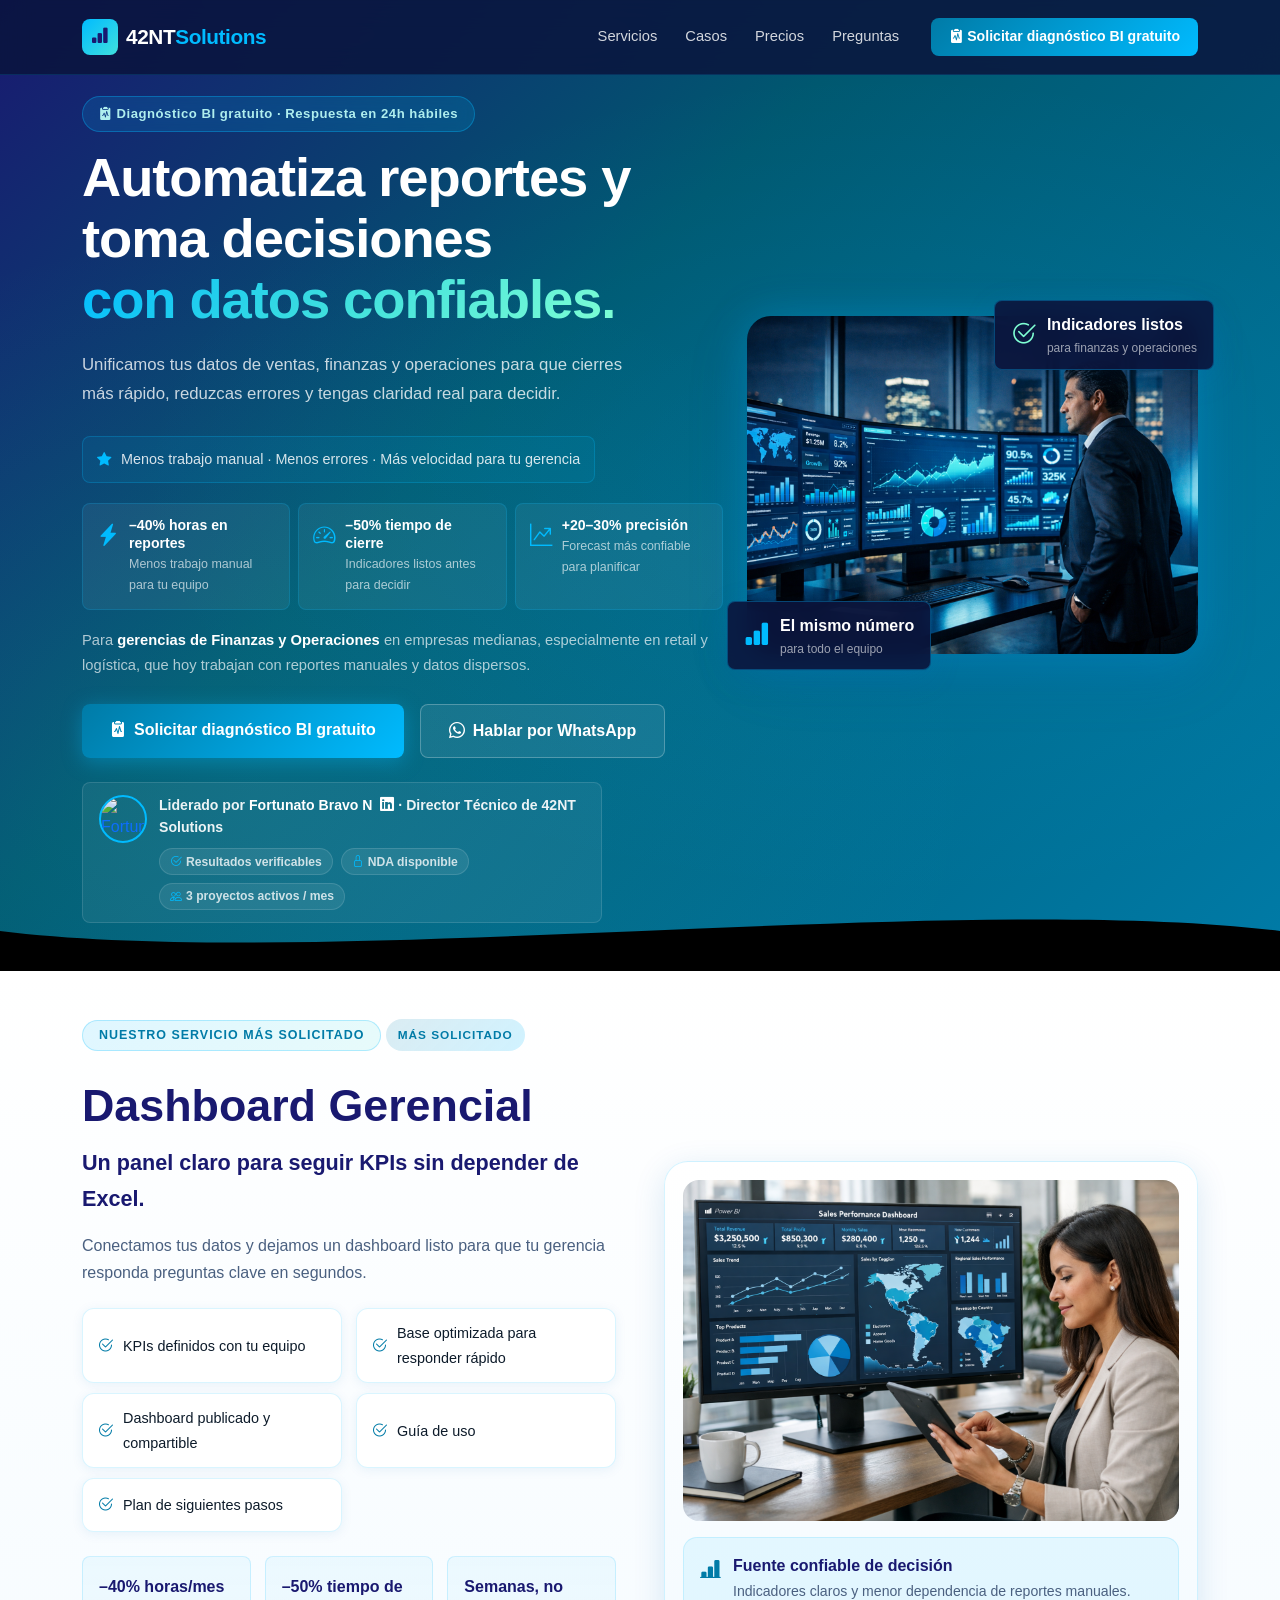
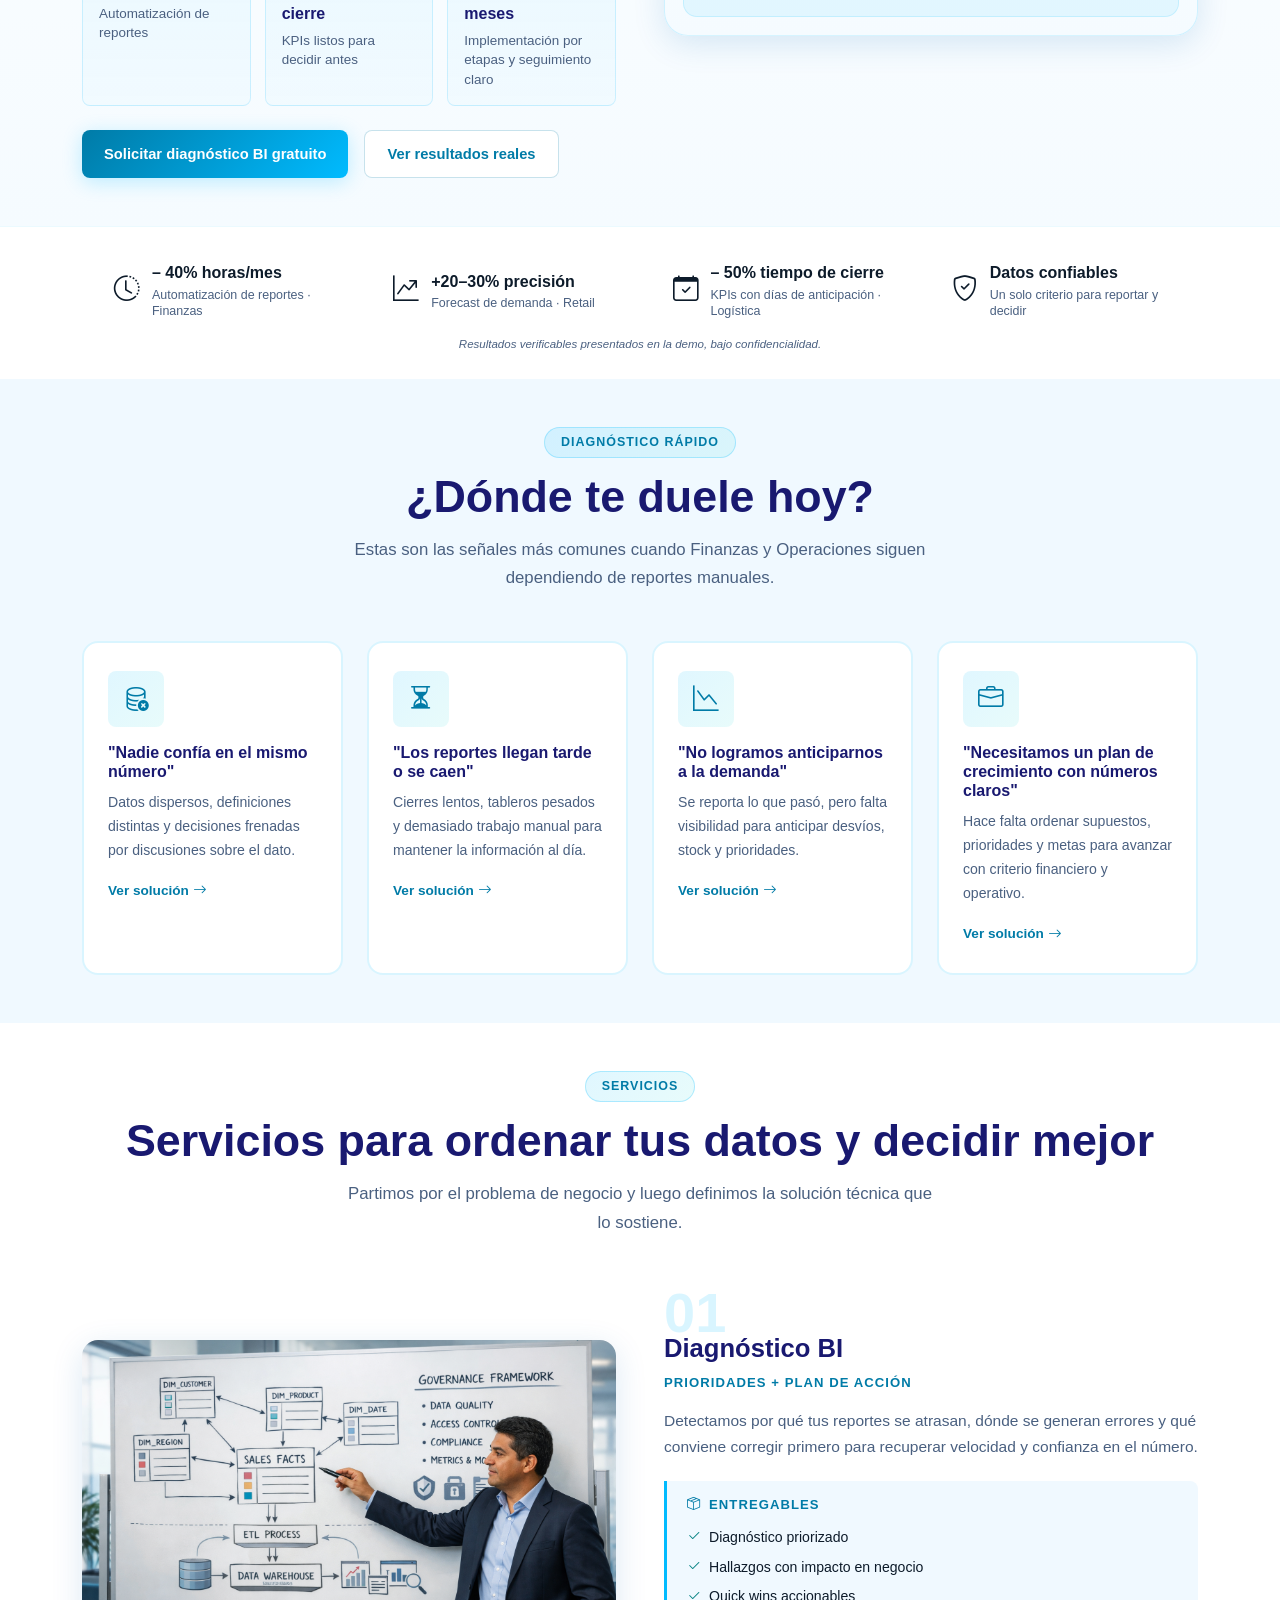
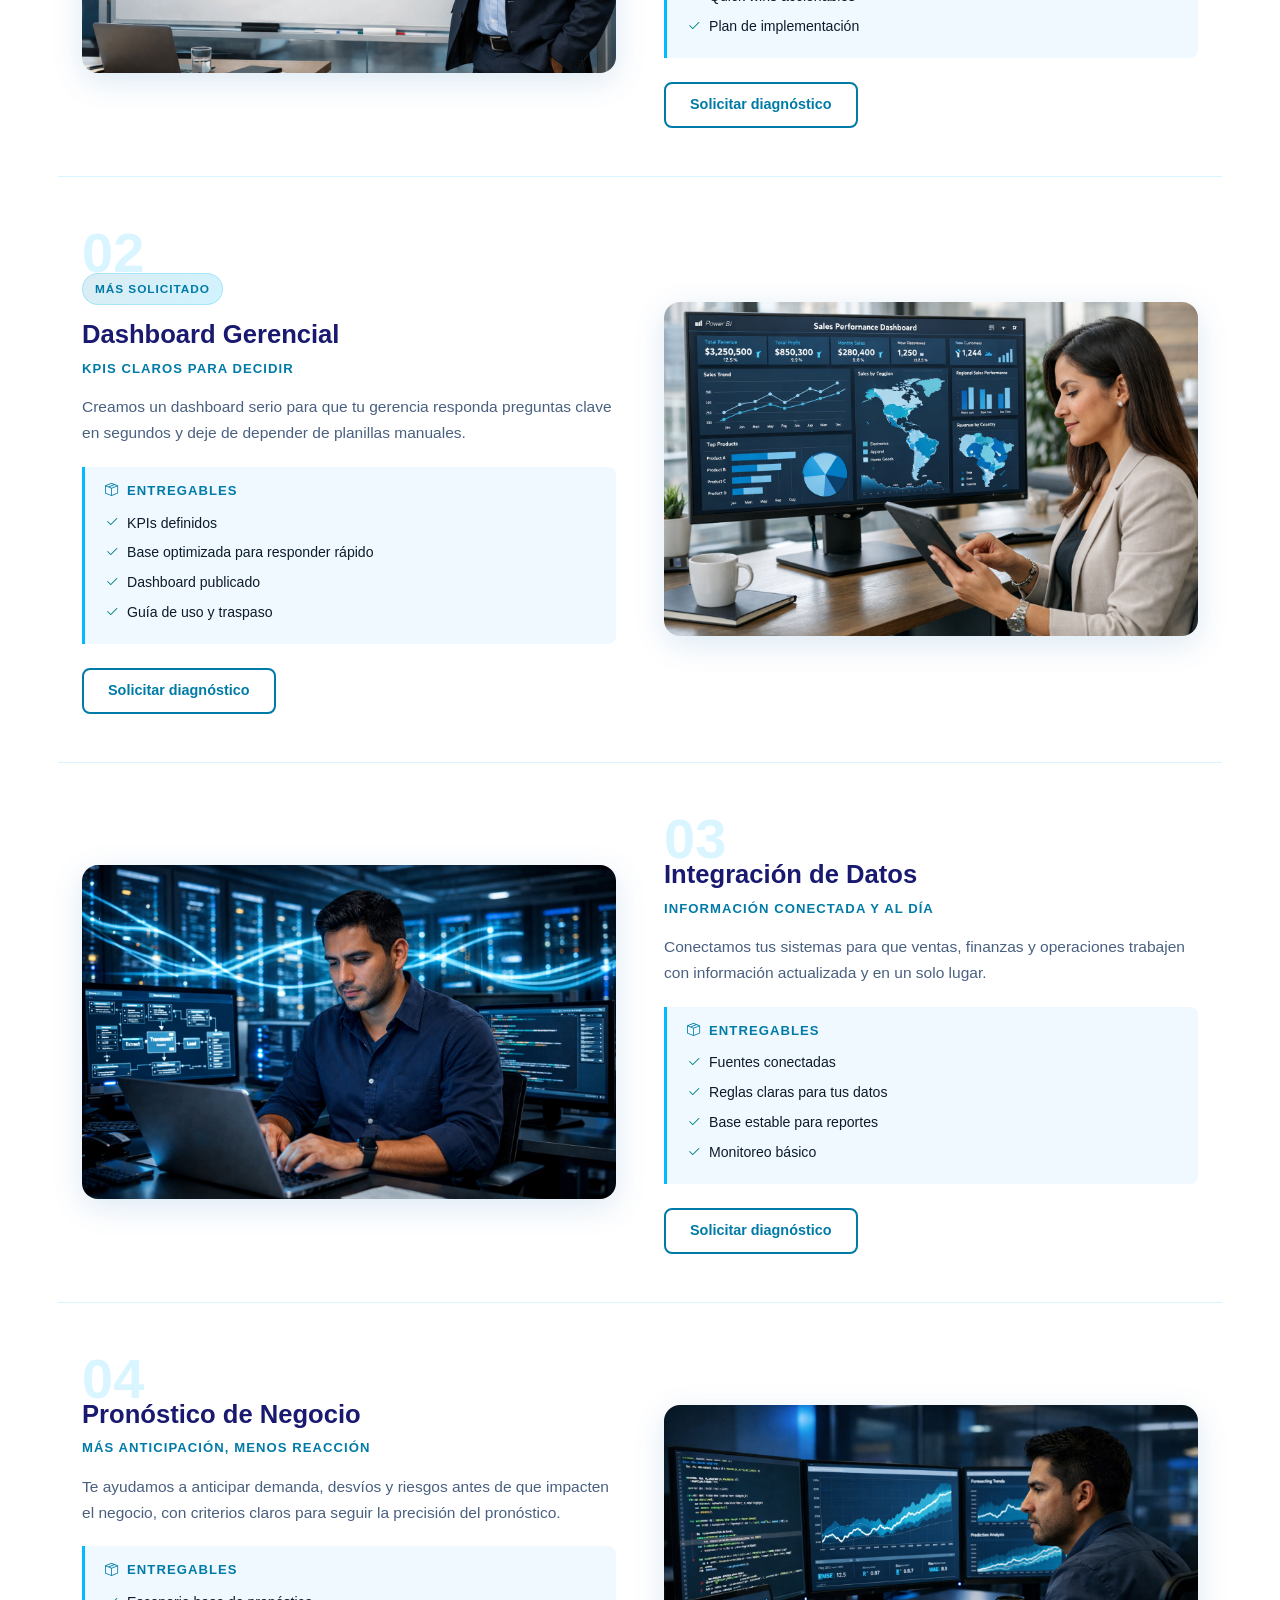
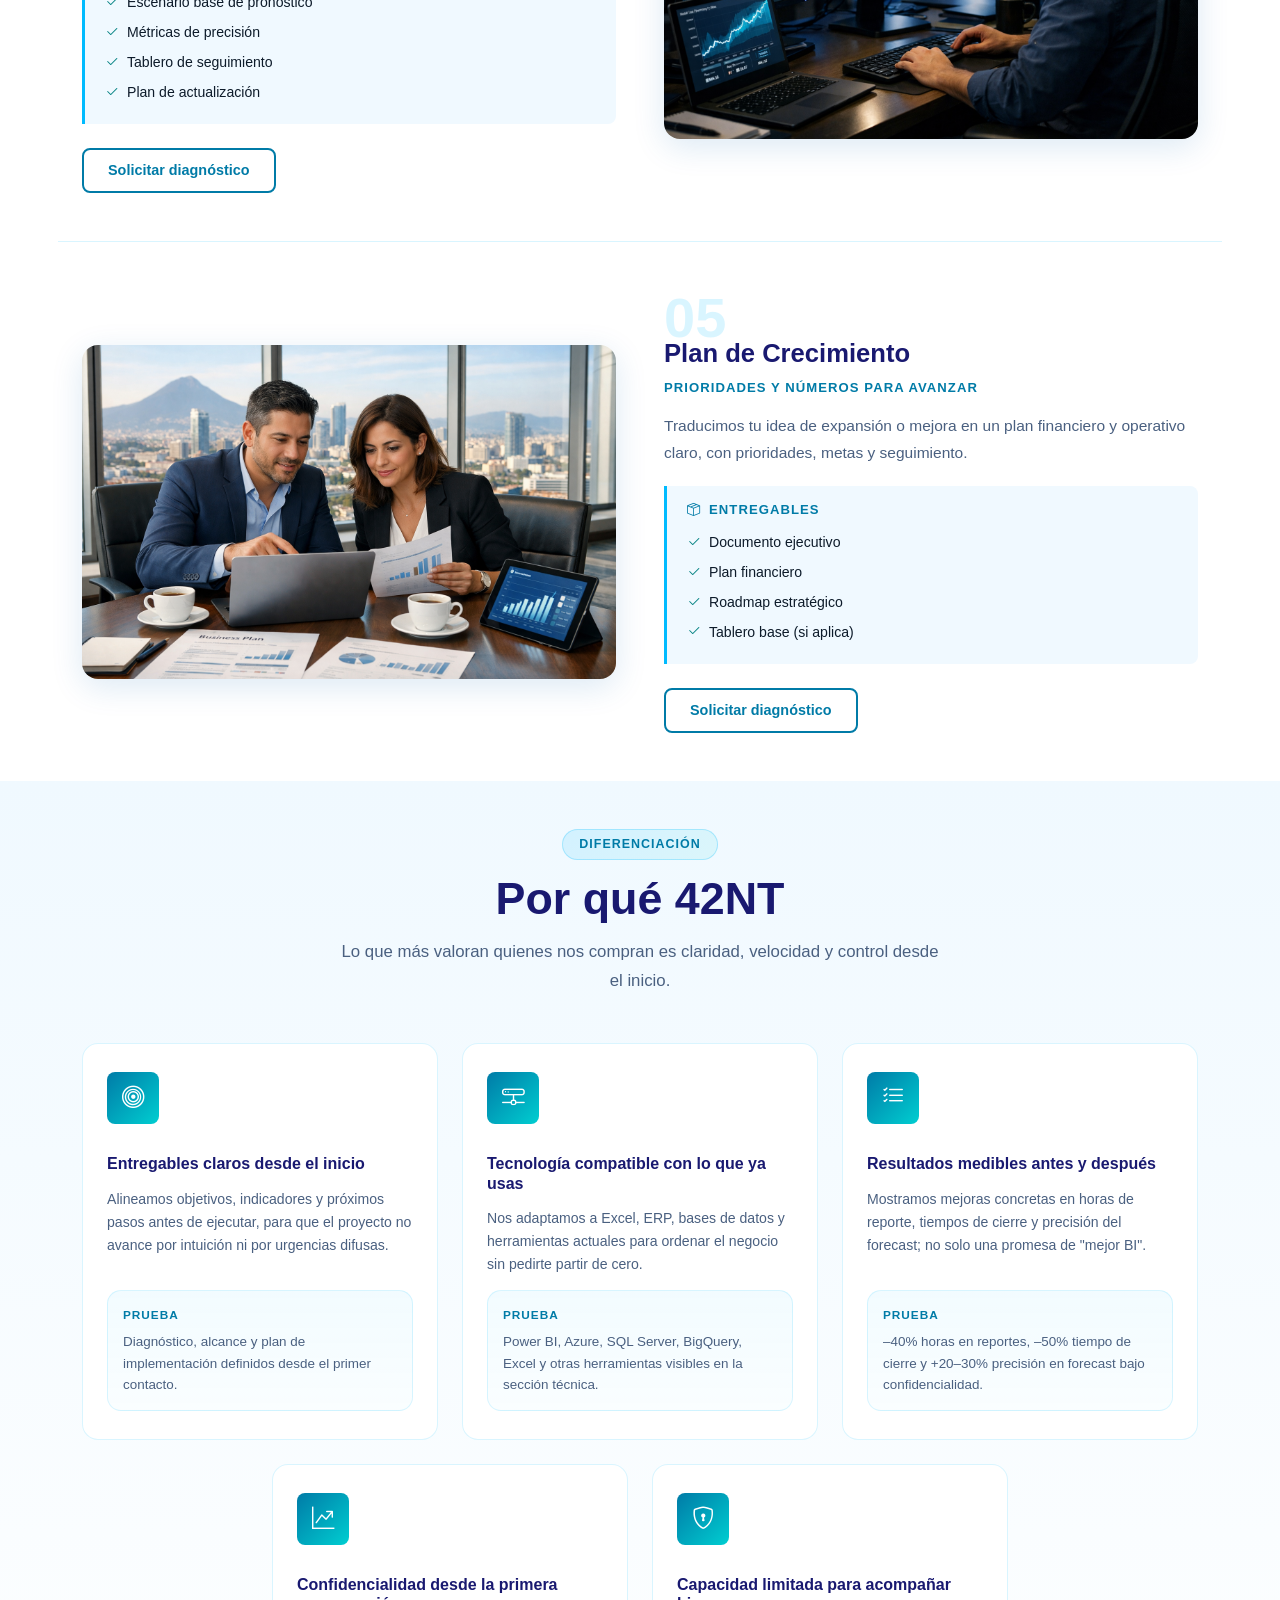
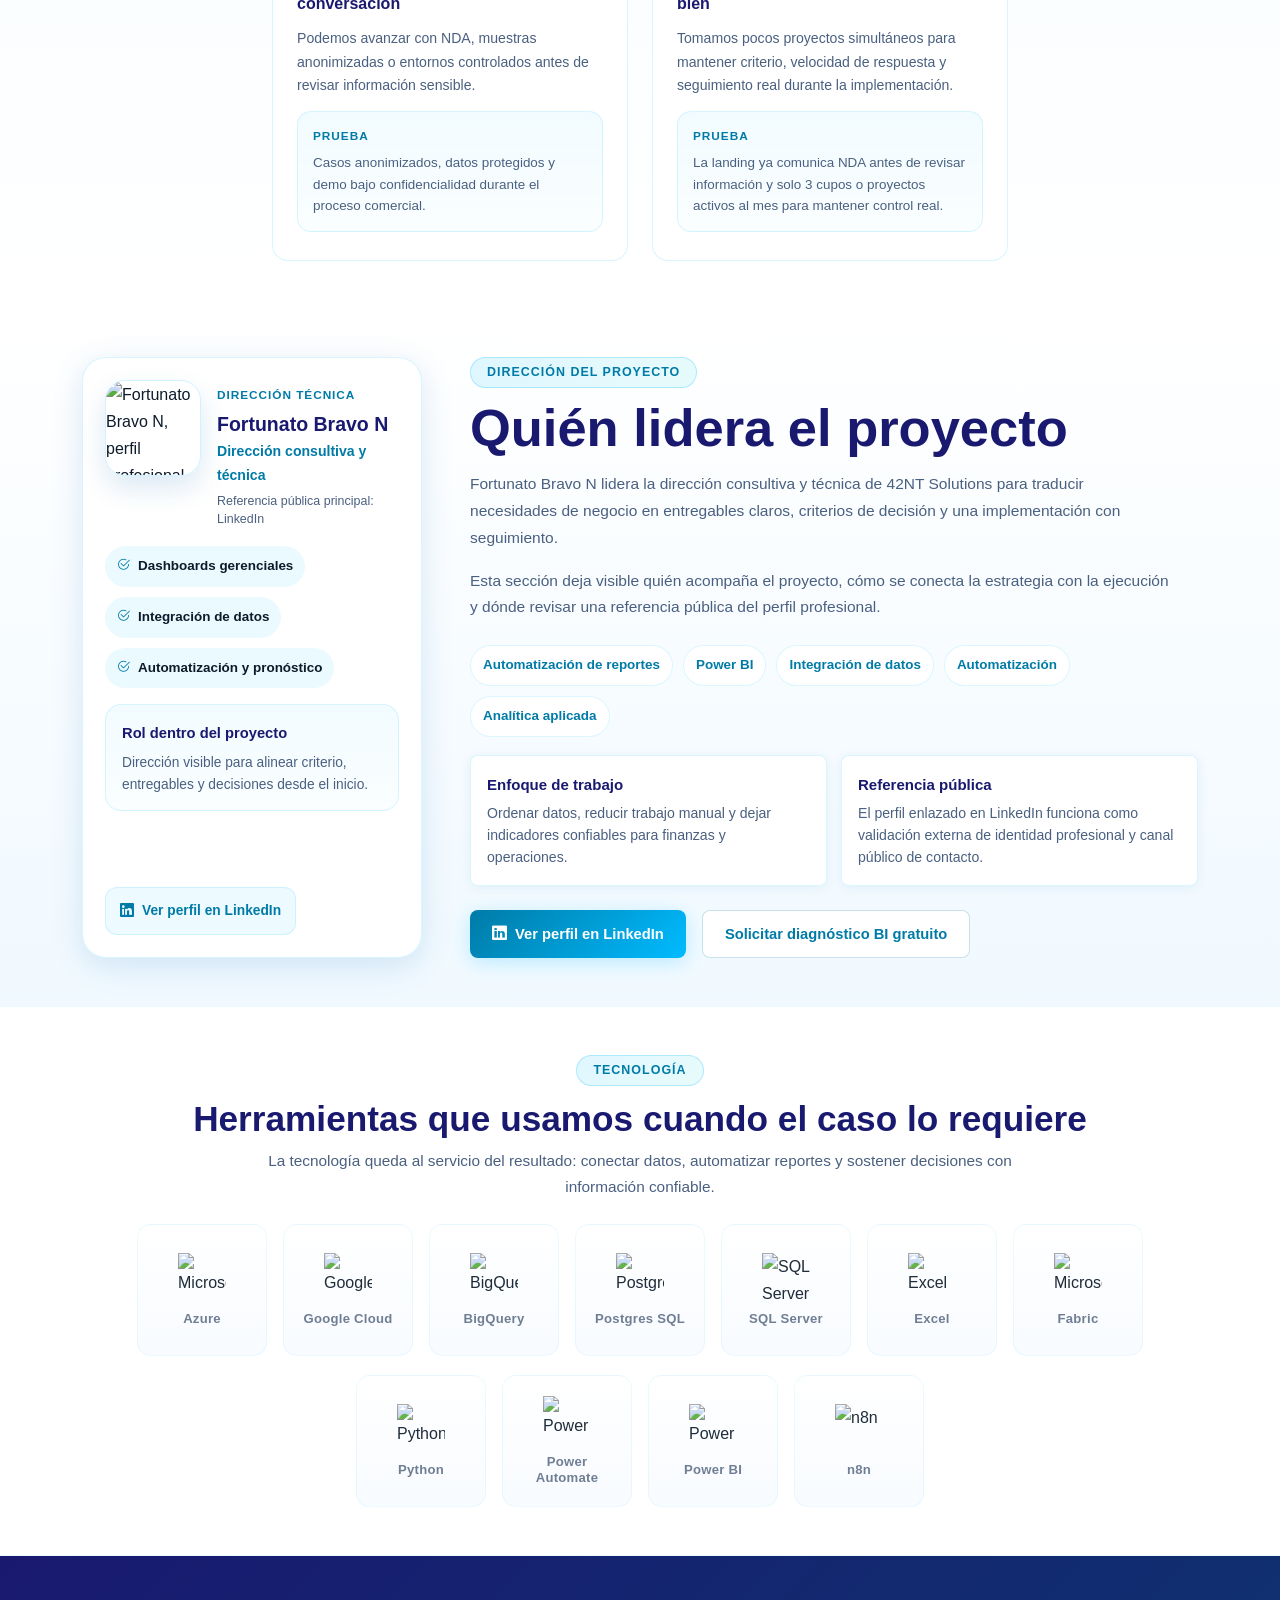
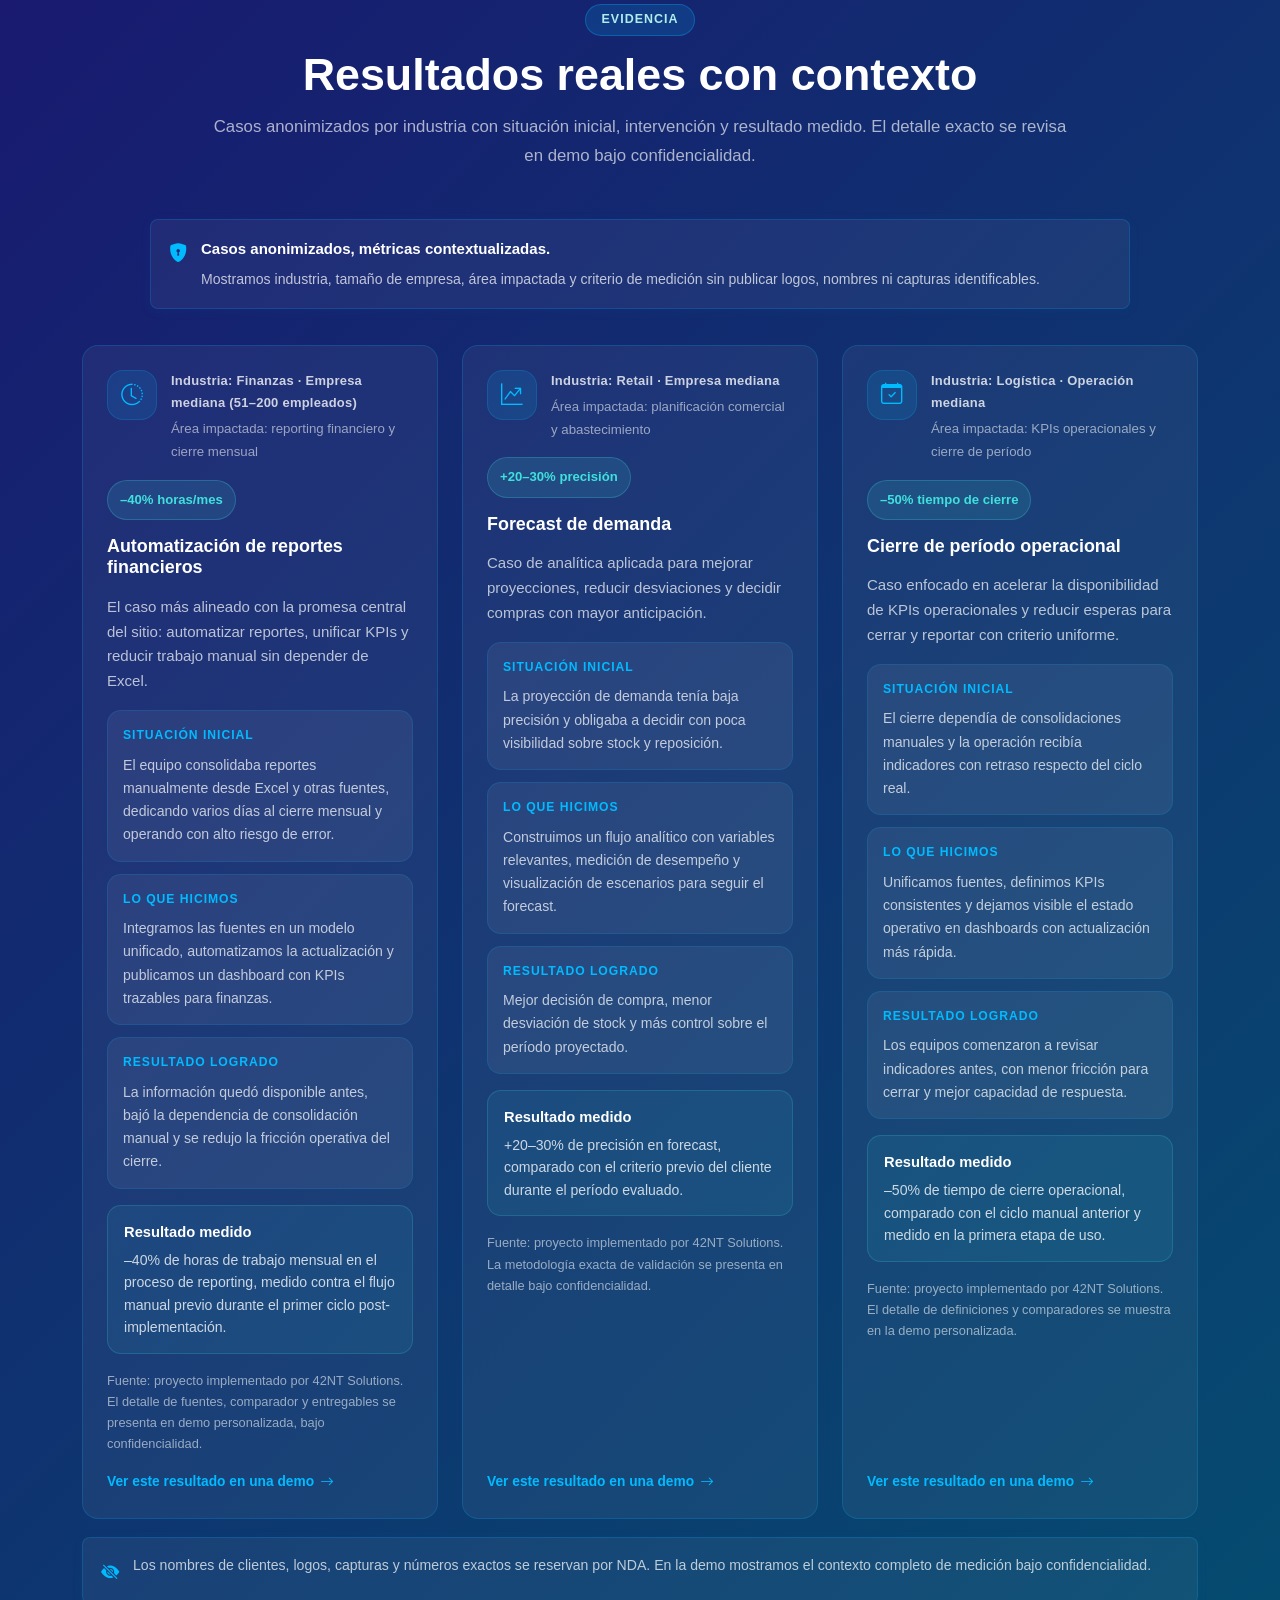
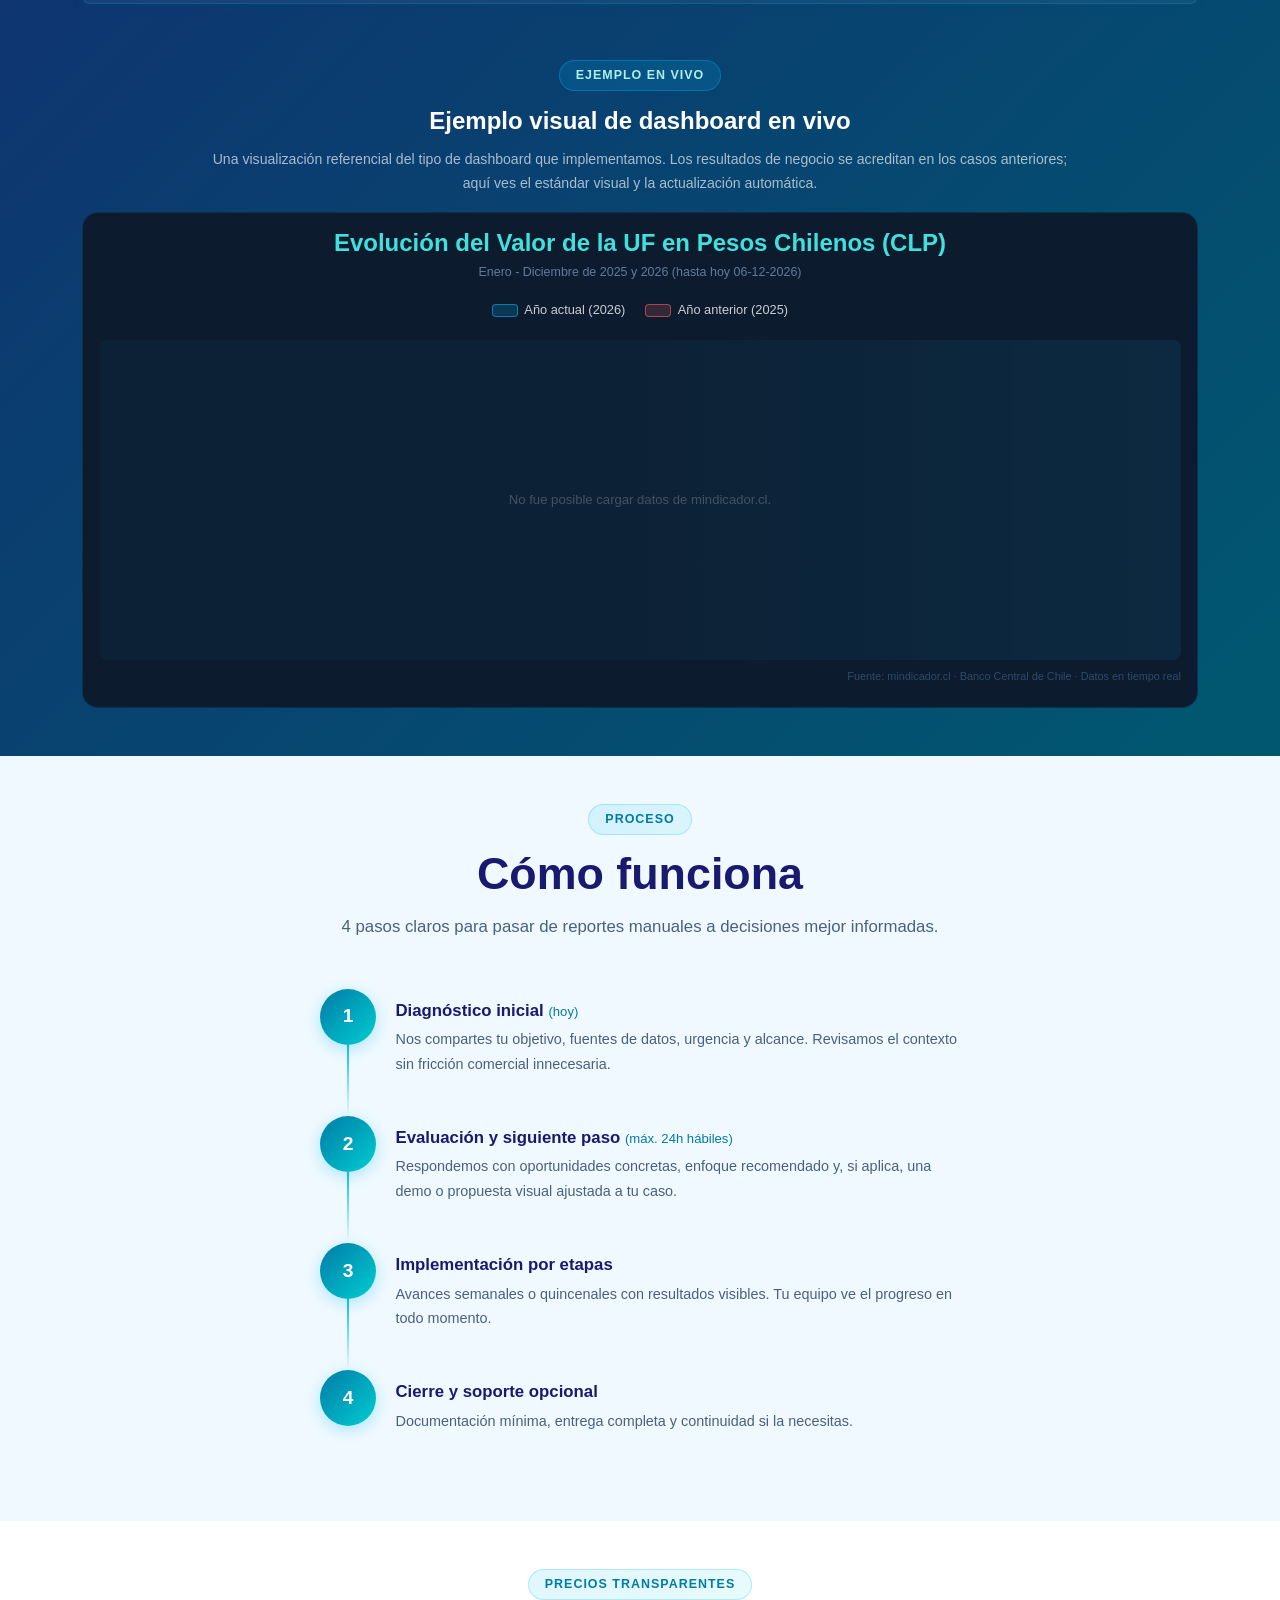
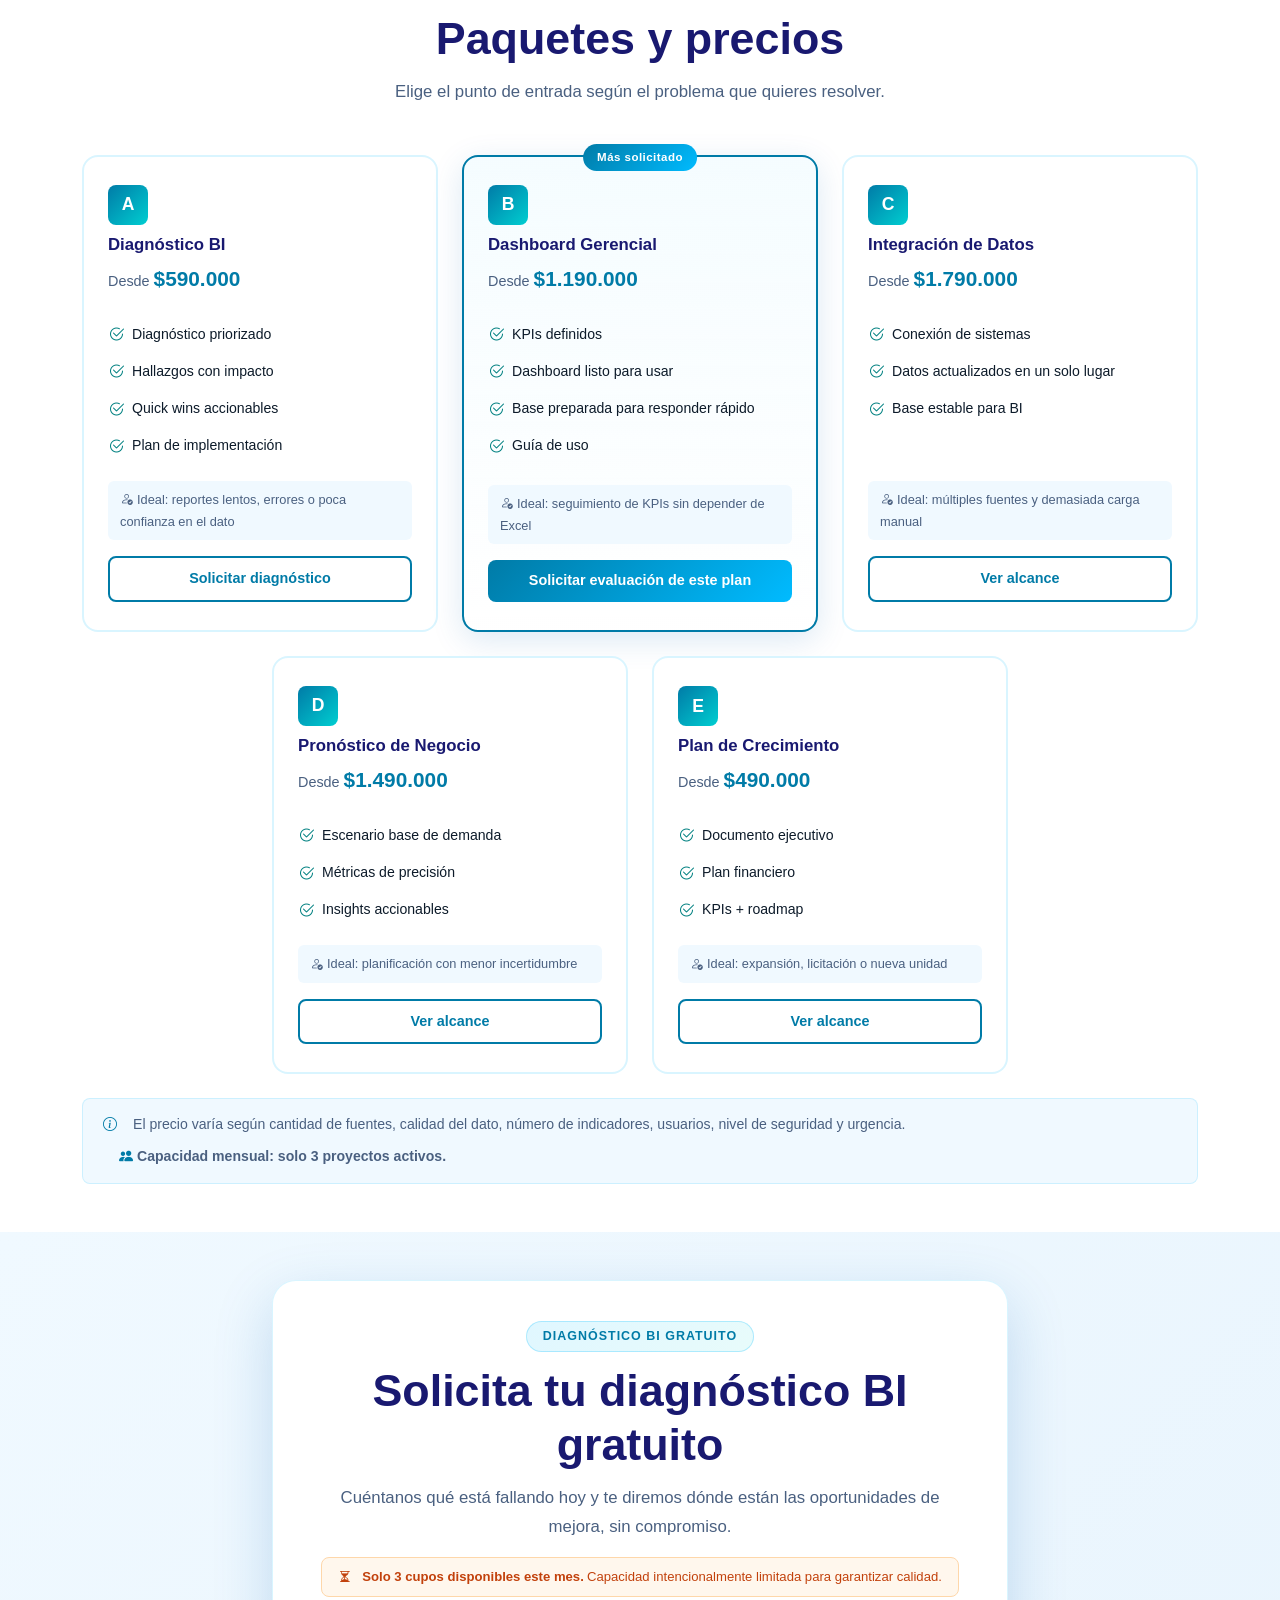
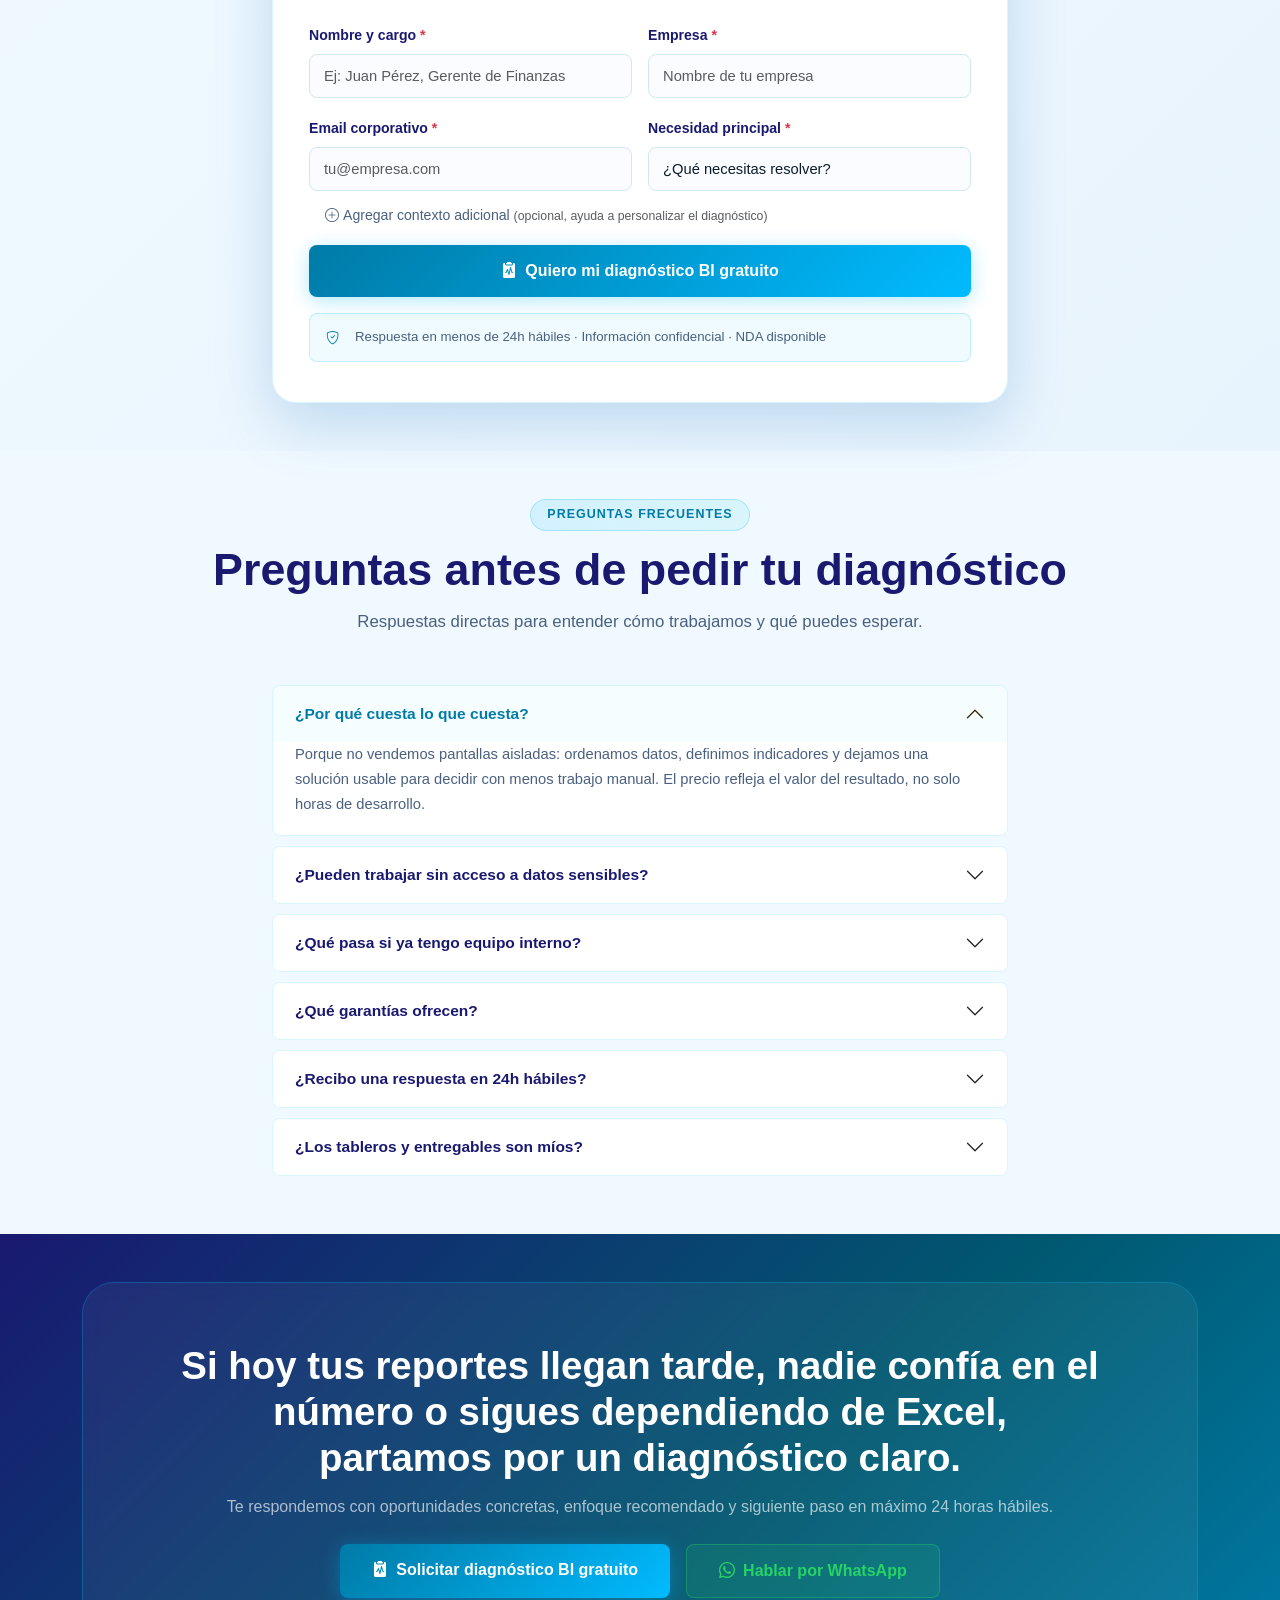
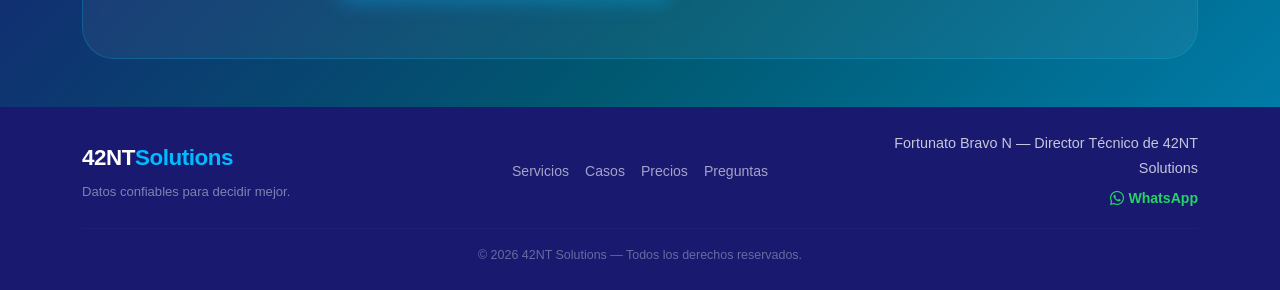
==== commit 3d09d32a: "index.html" ====
--- a/index.html
+++ b/index.html
@@ -4,27 +4,27 @@
   <meta charset="UTF-8" />
   <meta name="viewport" content="width=device-width, initial-scale=1.0" />
 
-  <title>42NT Solutions — Business Intelligence y Datos | Power BI &middot; Forecast &middot; Data Engineering</title>
-  <meta name="description" content="Consultoría BI en Chile: auditoría Power BI, dashboards, ingeniería de datos, modelos predictivos y planes de negocios. KPIs verificables y demo personalizada en 24 horas. Telecomunicaciones, retail, finanzas, logística y minería." />
+  <title>42NT Solutions | Reportes automáticos y dashboards para Finanzas y Operaciones</title>
+  <meta name="description" content="Ordenamos tus datos y automatizamos reportes de ventas, finanzas y operaciones para empresas medianas. Solicita un diagnóstico BI gratuito y recibe respuesta en 24 horas hábiles." />
   <link rel="canonical" href="https://42ntenterprise.github.io/Solutions/" />
 
   <!-- Open Graph -->
   <meta property="og:type"        content="website" />
   <meta property="og:url"         content="https://42ntenterprise.github.io/Solutions/" />
-  <meta property="og:title"       content="42NT Solutions — Business Intelligence y Datos que sí mueven el negocio" />
-  <meta property="og:description" content="Auditoría BI, dashboards Power BI, ingeniería de datos y modelos predictivos. KPIs verificables, entregables claros y demo en 24 horas." />
+  <meta property="og:title"       content="42NT Solutions — Automatiza reportes y decide con datos confiables" />
+  <meta property="og:description" content="Unificamos datos de ventas, finanzas y operaciones para reducir errores, acelerar cierres y decidir mejor. Diagnóstico BI gratuito en 24 horas hábiles." />
   <meta property="og:image"       content="https://42ntenterprise.github.io/Solutions/images/og-cover.jpg" />
   <meta property="og:locale"      content="es_CL" />
   <meta property="og:site_name"   content="42NT Solutions" />
 
   <!-- Twitter Card -->
   <meta name="twitter:card"        content="summary_large_image" />
-  <meta name="twitter:title"       content="42NT Solutions — BI y Datos con método" />
-  <meta name="twitter:description" content="Auditoría BI, Power BI, forecast y data engineering. Demo en 24 horas. Chile." />
+  <meta name="twitter:title"       content="42NT Solutions — Reportes y dashboards para decidir mejor" />
+  <meta name="twitter:description" content="Ordenamos tus datos y automatizamos reportes para finanzas y operaciones. Diagnóstico BI gratuito y respuesta en 24 horas hábiles." />
   <meta name="twitter:image"       content="https://42ntenterprise.github.io/Solutions/images/og-cover.jpg" />
 
   <meta name="robots"  content="index, follow" />
-  <meta name="author"  content="Fortunato Bravo N — 42NT Enterprise" />
+  <meta name="author"  content="42NT Solutions — Dirección técnica: Fortunato Bravo N" />
   <meta name="geo.region"    content="CL" />
   <meta name="geo.placename" content="Chile" />
 
@@ -34,26 +34,26 @@
     "@context": "https://schema.org",
     "@type": "ProfessionalService",
     "name": "42NT Solutions",
-    "description": "Consultor\u00eda de Business Intelligence y Datos: auditor\u00eda Power BI, dashboards, ingenier\u00eda de datos, modelos predictivos y planes de negocios con KPIs verificables.",
+    "description": "Ordenamos datos, automatizamos reportes y construimos dashboards gerenciales para que Finanzas y Operaciones decidan m\u00e1s r\u00e1pido, con resultados medibles.",
     "url": "https://42ntenterprise.github.io/Solutions/",
     "telephone": "+56948827168",
     "areaServed": "CL",
     "availableLanguage": "es",
     "priceRange": "$$$",
     "founder": { "@type": "Person", "name": "Fortunato Bravo N" },
-    "knowsAbout": ["Business Intelligence","Power BI","Data Engineering","Machine Learning","Forecast","Gobernanza de datos","DAX","Azure"],
+    "knowsAbout": ["Automatizaci\u00f3n de reportes","Dashboards gerenciales","Power BI","Integraci\u00f3n de datos","Forecast","KPIs","Azure","SQL Server"],
     "hasOfferCatalog": {
       "@type": "OfferCatalog",
-      "name": "Servicios de BI y Datos",
+      "name": "Servicios de automatización de reportes y datos",
       "itemListElement": [
-        { "@type": "Offer", "itemOffered": { "@type": "Service", "name": "Auditor\u00eda BI + Plan de Acci\u00f3n" }, "priceSpecification": { "@type": "PriceSpecification", "minPrice": "590000", "priceCurrency": "CLP" } },
-        { "@type": "Offer", "itemOffered": { "@type": "Service", "name": "Dashboard Power BI + Modelo de Datos" }, "priceSpecification": { "@type": "PriceSpecification", "minPrice": "1190000", "priceCurrency": "CLP" } },
-        { "@type": "Offer", "itemOffered": { "@type": "Service", "name": "Ingenier\u00eda y Arquitectura de Datos" }, "priceSpecification": { "@type": "PriceSpecification", "minPrice": "1790000", "priceCurrency": "CLP" } },
-        { "@type": "Offer", "itemOffered": { "@type": "Service", "name": "Predicci\u00f3n y Anal\u00edtica" }, "priceSpecification": { "@type": "PriceSpecification", "minPrice": "1490000", "priceCurrency": "CLP" } },
-        { "@type": "Offer", "itemOffered": { "@type": "Service", "name": "Plan de Negocios" }, "priceSpecification": { "@type": "PriceSpecification", "minPrice": "490000", "priceCurrency": "CLP" } }
+        { "@type": "Offer", "itemOffered": { "@type": "Service", "name": "Diagn\u00f3stico BI" }, "priceSpecification": { "@type": "PriceSpecification", "minPrice": "590000", "priceCurrency": "CLP" } },
+        { "@type": "Offer", "itemOffered": { "@type": "Service", "name": "Dashboard Gerencial" }, "priceSpecification": { "@type": "PriceSpecification", "minPrice": "1190000", "priceCurrency": "CLP" } },
+        { "@type": "Offer", "itemOffered": { "@type": "Service", "name": "Integraci\u00f3n de Datos" }, "priceSpecification": { "@type": "PriceSpecification", "minPrice": "1790000", "priceCurrency": "CLP" } },
+        { "@type": "Offer", "itemOffered": { "@type": "Service", "name": "Pron\u00f3stico de Negocio" }, "priceSpecification": { "@type": "PriceSpecification", "minPrice": "1490000", "priceCurrency": "CLP" } },
+        { "@type": "Offer", "itemOffered": { "@type": "Service", "name": "Plan de Crecimiento" }, "priceSpecification": { "@type": "PriceSpecification", "minPrice": "490000", "priceCurrency": "CLP" } }
       ]
     },
-    "sameAs": ["https://github.com/42ntenterprise"]
+    "sameAs": ["https://www.linkedin.com/in/fortunato-bravo-n/","https://github.com/42ntenterprise"]
   }
   </script>
 
@@ -63,11 +63,11 @@
     "@context": "https://schema.org",
     "@type": "FAQPage",
     "mainEntity": [
-      { "@type": "Question", "name": "\u00bfPor qu\u00e9 cuesta lo que cuesta la consultor\u00eda BI?", "acceptedAnswer": { "@type": "Answer", "text": "No vendemos pantallas: entregamos modelo de datos, KPIs definidos, performance optimizado y trazabilidad completa." } },
+      { "@type": "Question", "name": "\u00bfPor qu\u00e9 cuesta lo que cuesta la consultor\u00eda BI?", "acceptedAnswer": { "@type": "Answer", "text": "Porque no vendemos pantallas aisladas: ordenamos datos, definimos indicadores y dejamos una soluci\u00f3n usable para decidir con menos trabajo manual." } },
       { "@type": "Question", "name": "\u00bfPueden trabajar sin acceso a datos sensibles?", "acceptedAnswer": { "@type": "Answer", "text": "S\u00ed. Podemos iniciar con datos anonimizados, muestras o en un entorno controlado." } },
       { "@type": "Question", "name": "\u00bfQu\u00e9 pasa si ya tengo equipo interno de datos?", "acceptedAnswer": { "@type": "Answer", "text": "Hacemos la auditor\u00eda, construimos el roadmap y dejamos al equipo con una gu\u00eda concreta y accionable." } },
-      { "@type": "Question", "name": "\u00bfLa demo en 24 horas es real?", "acceptedAnswer": { "@type": "Answer", "text": "S\u00ed. Entregamos una demo funcional o propuesta visual en m\u00e1ximo 24 horas h\u00e1biles desde el primer contacto." } },
-      { "@type": "Question", "name": "\u00bfQu\u00e9 garant\u00edas ofrecen?", "acceptedAnswer": { "@type": "Answer", "text": "Entregables definidos por contrato y KPIs de performance acordados antes de comenzar." } }
+      { "@type": "Question", "name": "\u00bfRecibo una respuesta en 24 horas h\u00e1biles?", "acceptedAnswer": { "@type": "Answer", "text": "S\u00ed. Respondemos con un diagn\u00f3stico inicial, enfoque recomendado y siguiente paso en m\u00e1ximo 24 horas h\u00e1biles. Si aplica, avanzamos luego a demo o propuesta visual." } },
+      { "@type": "Question", "name": "\u00bfQu\u00e9 garant\u00edas ofrecen?", "acceptedAnswer": { "@type": "Answer", "text": "Definimos entregables por contrato, criterio de \u00e9xito y pr\u00f3ximos pasos antes de comenzar." } }
     ]
   }
   </script>
@@ -458,10 +458,10 @@
         <li class="nav-item"><a class="nav-link" href="#servicios">Servicios</a></li>
         <li class="nav-item"><a class="nav-link" href="#casos">Casos</a></li>
         <li class="nav-item"><a class="nav-link" href="#precios">Precios</a></li>
-        <li class="nav-item"><a class="nav-link" href="#faq">FAQ</a></li>
+        <li class="nav-item"><a class="nav-link" href="#faq">Preguntas</a></li>
         <li class="nav-item ms-lg-3">
           <a class="btn btn-cta-nav" href="#cotizar">
-            <i class="bi bi-calendar2-check-fill me-1"></i>Demostración gratuita — 15 min
+            <i class="bi bi-clipboard2-pulse-fill me-1"></i>Solicitar diagnóstico BI gratuito
           </a>
         </li>
       </ul>
@@ -476,38 +476,56 @@
     <div class="row align-items-center min-vh-100 py-5">
       <div class="col-lg-7 pt-5" data-aos="fade-right" data-aos-duration="900">
         <div class="hero-badge mb-3">
-          <i class="bi bi-calendar2-check-fill me-1"></i>
-          Diagnóstico BI gratuito · Solo 3 cupos disponibles este mes
+          <i class="bi bi-clipboard2-pulse-fill me-1"></i>
+          Diagnóstico BI gratuito · Respuesta en 24h hábiles
         </div>
         <h1 class="hero-h1">
-          Automatiza reportes y dashboards empresariales<br>
-          <span class="text-gradient">sin depender de Excel</span>
+          Automatiza reportes y toma decisiones<br>
+          <span class="text-gradient">con datos confiables.</span>
         </h1>
         <p class="hero-subtitle">
-          Integramos tus datos (ERP, SQL, APIs, Excel) en un solo sistema de inteligencia empresarial con Power BI.<br>
-          <strong style="color:rgba(255,255,255,.9)">Resultado en semanas, no en meses.</strong>
-          Telecomunicaciones &middot; Retail &middot; Finanzas &middot; Log&iacute;stica &middot; Miner&iacute;a.
+          Unificamos tus datos de ventas, finanzas y operaciones para que cierres más rápido, reduzcas errores y tengas claridad real para decidir.
         </p>
-
-        <!-- Outcomes cuantificables -->
-        <div class="hero-outcomes row g-2 mb-4">
-          <div class="col-6 col-sm-3">
-            <div class="outcome-pill"><span class="outcome-num">– 80%</span><span class="outcome-txt">tiempo de reporting</span></div>
-          </div>
-          <div class="col-6 col-sm-3">
-            <div class="outcome-pill"><span class="outcome-num">– 50%</span><span class="outcome-txt">tiempo de cierre</span></div>
-          </div>
-          <div class="col-6 col-sm-3">
-            <div class="outcome-pill"><span class="outcome-num">+ 30%</span><span class="outcome-txt">precisión en forecast</span></div>
-          </div>
-          <div class="col-6 col-sm-3">
-            <div class="outcome-pill"><span class="outcome-num">KPIs</span><span class="outcome-txt">en tiempo real</span></div>
-          </div>
-        </div>
+        <div class="hero-service-line">
+          <i class="bi bi-star-fill"></i>
+          <span>Menos trabajo manual · Menos errores · Más velocidad para tu gerencia</span>
+        </div>
+        <div class="hero-benefits row g-2">
+          <div class="col-sm-4">
+            <div class="benefit-card">
+              <i class="bi bi-lightning-charge-fill"></i>
+              <div>
+                <strong>–40% horas en reportes</strong>
+                <span>Menos trabajo manual para tu equipo</span>
+              </div>
+            </div>
+          </div>
+          <div class="col-sm-4">
+            <div class="benefit-card">
+              <i class="bi bi-speedometer2"></i>
+              <div>
+                <strong>–50% tiempo de cierre</strong>
+                <span>Indicadores listos antes para decidir</span>
+              </div>
+            </div>
+          </div>
+          <div class="col-sm-4">
+            <div class="benefit-card">
+              <i class="bi bi-graph-up-arrow"></i>
+              <div>
+                <strong>+20–30% precisi&oacute;n</strong>
+                <span>Forecast m&aacute;s confiable para planificar</span>
+              </div>
+            </div>
+          </div>
+        </div>
+        <p class="hero-fit-line">
+          Para <strong>gerencias de Finanzas y Operaciones</strong> en empresas medianas, especialmente en retail y log&iacute;stica, que hoy trabajan con reportes manuales y datos dispersos.
+        </p>
 
         <div class="d-flex flex-wrap gap-3 mb-4">
           <a href="#cotizar" class="btn btn-hero-primary">
-            <i class="bi bi-calendar2-check-fill me-2"></i>Demostraci&oacute;n gratuita — 15 min
+            <i class="bi bi-clipboard2-pulse-fill me-2"></i>Solicitar diagnóstico BI gratuito
           </a>
           <a href="https://wa.me/56948827168" target="_blank" rel="noopener" class="btn btn-hero-secondary">
             <i class="bi bi-whatsapp me-2"></i>Hablar por WhatsApp
@@ -515,28 +533,28 @@
         </div>
         <div class="micro-trust">
           <a href="https://www.linkedin.com/in/fortunato-bravo-n/" target="_blank" rel="noopener" class="micro-avatar-link">
-            <img src="https://media.licdn.com/dms/image/v2/C4E03AQGkbbVrjuNdzA/profile-displayphoto-shrink_800_800/profile-displayphoto-shrink_800_800/0/1607051073820?e=1774483200&v=beta&t=eX1Z22hStJhI2C9Lqpd0uDtfPztc2OpSqKoCg09MLAQ" alt="Fortunato Bravo N — LinkedIn" class="micro-avatar" />
+            <img src="https://media.licdn.com/dms/image/v2/D4D03AQES0q0Bp5mpPg/profile-displayphoto-crop_800_800/B4DZziYQ0hIwAI-/0/1773324537721?e=1775088000&v=beta&t=5oCq6BVAjXdhbYCRrha708CM9sWjGXjpzqlDej1jgQ0" alt="Fortunato Bravo N — Director Técnico de 42NT Solutions" class="micro-avatar" />
           </a>
           <div class="micro-text">
-            <span>Atiende <a href="https://www.linkedin.com/in/fortunato-bravo-n/" target="_blank" rel="noopener" class="micro-linkedin"><strong>Fortunato Bravo N</strong> <i class="bi bi-linkedin ms-1"></i></a></span>
-            <span class="micro-items">
-              <i class="bi bi-clock me-1"></i>Reunión 30 min
-              <i class="bi bi-lock ms-2 me-1"></i>Confidencialidad
-              <i class="bi bi-file-earmark-check ms-2 me-1"></i>Entregables definidos
-            </span>
+            <span class="micro-title">Liderado por <a href="https://www.linkedin.com/in/fortunato-bravo-n/" target="_blank" rel="noopener" class="micro-linkedin"><strong>Fortunato Bravo N</strong> <i class="bi bi-linkedin ms-1"></i></a> · Director Técnico de 42NT Solutions</span>
+            <div class="micro-badges">
+              <span><i class="bi bi-check2-circle me-1"></i>Resultados verificables</span>
+              <span><i class="bi bi-lock me-1"></i>NDA disponible</span>
+              <span><i class="bi bi-people me-1"></i>3 proyectos activos / mes</span>
+            </div>
           </div>
         </div>
       </div>
       <div class="col-lg-5 d-none d-lg-block" data-aos="fade-left" data-aos-duration="900" data-aos-delay="200">
         <div class="hero-image-wrapper">
-          <img src="images/hero-bg.jpg" alt="Business Intelligence Dashboards" class="hero-img" />
+          <img src="images/hero-bg.jpg" alt="Panel ejecutivo con KPIs confiables en tiempo real" class="hero-img" />
           <div class="hero-float-card">
             <i class="bi bi-bar-chart-fill text-cyan"></i>
-            <div><strong>– 80%</strong><span>Tiempo de reporte</span></div>
+            <div><strong>El mismo n&uacute;mero</strong><span>para todo el equipo</span></div>
           </div>
           <div class="hero-float-card hero-float-card-2">
             <i class="bi bi-check2-circle text-aqua"></i>
-            <div><strong>KPIs verificables</strong><span>Antes / Después medibles</span></div>
+            <div><strong>Indicadores listos</strong><span>para finanzas y operaciones</span></div>
           </div>
         </div>
       </div>
@@ -544,6 +562,58 @@
   </div>
   <div class="hero-wave">
     <svg viewBox="0 0 1440 80" preserveAspectRatio="none"><path d="M0,40 C360,80 1080,0 1440,40 L1440,80 L0,80 Z" fill="var(--bg-light)"/></svg>
+  </div>
+</section>
+
+<!-- SERVICIO PRINCIPAL -->
+<section id="servicio-principal" class="anchor-service-section py-5">
+  <div class="container">
+    <div class="row align-items-center g-5">
+      <div class="col-lg-6" data-aos="fade-right">
+        <span class="section-badge">Nuestro servicio más solicitado</span>
+        <span class="anchor-badge">Más solicitado</span>
+        <h2 class="section-title mt-3">Dashboard Gerencial</h2>
+        <p class="anchor-service-subtitle">Un panel claro para seguir KPIs sin depender de Excel.</p>
+        <p class="anchor-service-copy">Conectamos tus datos y dejamos un dashboard listo para que tu gerencia responda preguntas clave en segundos.</p>
+        <div class="anchor-deliverables">
+          <div class="anchor-deliverable"><i class="bi bi-check2-circle"></i><span>KPIs definidos con tu equipo</span></div>
+          <div class="anchor-deliverable"><i class="bi bi-check2-circle"></i><span>Base optimizada para responder r&aacute;pido</span></div>
+          <div class="anchor-deliverable"><i class="bi bi-check2-circle"></i><span>Dashboard publicado y compartible</span></div>
+          <div class="anchor-deliverable"><i class="bi bi-check2-circle"></i><span>Guía de uso</span></div>
+          <div class="anchor-deliverable"><i class="bi bi-check2-circle"></i><span>Plan de siguientes pasos</span></div>
+        </div>
+        <div class="anchor-metrics">
+          <div class="anchor-metric">
+            <strong>–40% horas/mes</strong>
+            <span>Automatización de reportes</span>
+          </div>
+          <div class="anchor-metric">
+            <strong>–50% tiempo de cierre</strong>
+            <span>KPIs listos para decidir antes</span>
+          </div>
+          <div class="anchor-metric">
+            <strong>Semanas, no meses</strong>
+            <span>Implementaci&oacute;n por etapas y seguimiento claro</span>
+          </div>
+        </div>
+        <div class="d-flex flex-wrap gap-3 mt-4">
+          <a href="#cotizar" class="btn btn-anchor-primary">Solicitar diagnóstico BI gratuito</a>
+          <a href="#casos" class="btn btn-anchor-secondary">Ver resultados reales</a>
+        </div>
+      </div>
+      <div class="col-lg-6" data-aos="fade-left">
+        <div class="anchor-visual-card">
+          <img src="images/dashboard-powerbi.jpg" alt="Dashboard gerencial con indicadores claros y actualizados" class="anchor-service-img" />
+          <div class="anchor-visual-note">
+            <i class="bi bi-bar-chart-line-fill"></i>
+            <div>
+              <strong>Fuente confiable de decisión</strong>
+              <span>Indicadores claros y menor dependencia de reportes manuales.</span>
+            </div>
+          </div>
+        </div>
+      </div>
+    </div>
   </div>
 </section>
 
@@ -568,7 +638,7 @@
       <div class="sp-divider d-none d-md-block"></div>
       <div class="sp-item">
         <i class="bi bi-shield-check"></i>
-        <div><strong>Gobernanza real</strong><span>Datos unificados, definiciones consistentes</span></div>
+        <div><strong>Datos confiables</strong><span>Un solo criterio para reportar y decidir</span></div>
       </div>
     </div>
     <p class="sp-disclaimer text-center mt-2">Resultados verificables presentados en la demo, bajo confidencialidad.</p>
@@ -581,38 +651,38 @@
     <div class="text-center mb-5" data-aos="fade-up">
       <span class="section-badge">Diagnóstico rápido</span>
       <h2 class="section-title">¿Dónde te duele hoy?</h2>
-      <p class="section-subtitle">Elige tu situaci&oacute;n y te proponemos la soluci&oacute;n correcta.</p>
+      <p class="section-subtitle">Estas son las señales más comunes cuando Finanzas y Operaciones siguen dependiendo de reportes manuales.</p>
     </div>
     <div class="row g-4 justify-content-center">
       <div class="col-12 col-md-6 col-xl-3" data-aos="fade-up" data-aos-delay="0">
         <a href="#producto1" class="pain-card text-decoration-none">
           <div class="pain-icon"><i class="bi bi-database-x"></i></div>
-          <h5>"No tenemos gobernanza de datos"</h5>
-          <p>Datos dispersos, definiciones inconsistentes, nadie confía en el número.</p>
+          <h5>"Nadie conf&iacute;a en el mismo n&uacute;mero"</h5>
+          <p>Datos dispersos, definiciones distintas y decisiones frenadas por discusiones sobre el dato.</p>
           <span class="pain-cta">Ver soluci&oacute;n <i class="bi bi-arrow-right"></i></span>
         </a>
       </div>
       <div class="col-12 col-md-6 col-xl-3" data-aos="fade-up" data-aos-delay="100">
         <a href="#producto2" class="pain-card text-decoration-none">
           <div class="pain-icon"><i class="bi bi-hourglass-split"></i></div>
-          <h5>"Nuestro BI / Power BI est&aacute; lento"</h5>
-          <p>Modelos pesados, refresh eterno, DAX ineficiente, UX confusa.</p>
+          <h5>"Los reportes llegan tarde o se caen"</h5>
+          <p>Cierres lentos, tableros pesados y demasiado trabajo manual para mantener la informaci&oacute;n al d&iacute;a.</p>
           <span class="pain-cta">Ver soluci&oacute;n <i class="bi bi-arrow-right"></i></span>
         </a>
       </div>
       <div class="col-12 col-md-6 col-xl-3" data-aos="fade-up" data-aos-delay="200">
         <a href="#producto4" class="pain-card text-decoration-none">
           <div class="pain-icon"><i class="bi bi-graph-down"></i></div>
-          <h5>"No tenemos análisis / predicción"</h5>
-          <p>Se reporta, pero no se interpreta ni se anticipa; el forecast sigue siendo d&eacute;bil.</p>
+          <h5>"No logramos anticiparnos a la demanda"</h5>
+          <p>Se reporta lo que pas&oacute;, pero falta visibilidad para anticipar desv&iacute;os, stock y prioridades.</p>
           <span class="pain-cta">Ver soluci&oacute;n <i class="bi bi-arrow-right"></i></span>
         </a>
       </div>
       <div class="col-12 col-md-6 col-xl-3" data-aos="fade-up" data-aos-delay="300">
         <a href="#producto5" class="pain-card text-decoration-none">
           <div class="pain-icon"><i class="bi bi-briefcase"></i></div>
-          <h5>"Necesitamos un plan de negocios s&oacute;lido"</h5>
-          <p>Para levantar capital, entrar a licitaciones o crecer con orden.</p>
+          <h5>"Necesitamos un plan de crecimiento con n&uacute;meros claros"</h5>
+          <p>Hace falta ordenar supuestos, prioridades y metas para avanzar con criterio financiero y operativo.</p>
           <span class="pain-cta">Ver soluci&oacute;n <i class="bi bi-arrow-right"></i></span>
         </a>
       </div>
@@ -624,122 +694,124 @@
 <section id="servicios" class="services-section py-5">
   <div class="container">
     <div class="text-center mb-5" data-aos="fade-up">
-      <span class="section-badge">Oferta de valor</span>
-      <h2 class="section-title">Qu&eacute; hago: 5 servicios claros</h2>
-      <p class="section-subtitle">Cada entregable est&aacute; definido antes de empezar. Sin sorpresas.</p>
+      <span class="section-badge">Servicios</span>
+      <h2 class="section-title">Servicios para ordenar tus datos y decidir mejor</h2>
+      <p class="section-subtitle">Partimos por el problema de negocio y luego definimos la soluci&oacute;n t&eacute;cnica que lo sostiene.</p>
     </div>
 
     <!-- Servicio 01 -->
     <div id="producto1" class="service-row row align-items-center g-5 mb-5 pb-5 border-bottom-subtle">
       <div class="col-lg-6" data-aos="fade-right">
-        <img src="images/bi-audit.jpg" alt="Auditor&iacute;a BI y Plan de Acci&oacute;n" class="service-img" />
+        <img src="images/bi-audit.jpg" alt="Diagn&oacute;stico BI con plan de acci&oacute;n" class="service-img" />
       </div>
       <div class="col-lg-6" data-aos="fade-left">
         <div class="service-number">01</div>
-        <h3 class="service-title">Auditoría BI + Plan de Acción</h3>
-        <p class="service-subtitle-tag">Gobernanza + Performance</p>
-        <p class="service-desc">Para BI lento, sin consistencia o sin reglas. Revisamos modelo, DAX, performance, seguridad, gobernanza y UX. No opinamos: medimos.</p>
+        <h3 class="service-title">Diagnóstico BI</h3>
+        <p class="service-subtitle-tag">Prioridades + plan de acci&oacute;n</p>
+        <p class="service-desc">Detectamos por qu&eacute; tus reportes se atrasan, d&oacute;nde se generan errores y qu&eacute; conviene corregir primero para recuperar velocidad y confianza en el n&uacute;mero.</p>
         <div class="deliverables">
           <h6><i class="bi bi-box-seam me-2"></i>Entregables</h6>
           <ul>
-            <li><i class="bi bi-check2 me-2"></i>Informe de diagnóstico</li>
-            <li><i class="bi bi-check2 me-2"></i>Quick wins priorizados</li>
-            <li><i class="bi bi-check2 me-2"></i>Backlog priorizado</li>
+            <li><i class="bi bi-check2 me-2"></i>Diagn&oacute;stico priorizado</li>
+            <li><i class="bi bi-check2 me-2"></i>Hallazgos con impacto en negocio</li>
+            <li><i class="bi bi-check2 me-2"></i>Quick wins accionables</li>
             <li><i class="bi bi-check2 me-2"></i>Plan de implementación</li>
           </ul>
         </div>
-        <a href="#cotizar" class="btn btn-service mt-3">Cotizar este servicio</a>
+        <a href="#cotizar" class="btn btn-service mt-3">Solicitar diagn&oacute;stico</a>
       </div>
     </div>
 
     <!-- Servicio 02 -->
     <div id="producto2" class="service-row row align-items-center g-5 mb-5 pb-5 border-bottom-subtle flex-lg-row-reverse">
       <div class="col-lg-6" data-aos="fade-left">
-        <img src="images/dashboard-powerbi.jpg" alt="Dashboard Power BI y Modelo de Datos" class="service-img" />
+        <img src="images/dashboard-powerbi.jpg" alt="Dashboard gerencial con KPIs claros" class="service-img" />
       </div>
       <div class="col-lg-6" data-aos="fade-right">
         <div class="service-number">02</div>
-        <h3 class="service-title">Dashboard Power BI + Modelo de Datos</h3>
-        <p class="service-subtitle-tag">De punta a punta</p>
-        <p class="service-desc">Para cuando necesitas un tablero serio, no solo "bonito". Definimos KPIs, modelo estrella, medidas DAX, visualizaci&oacute;n, publicaci&oacute;n y traspaso.</p>
+        <p class="service-priority-tag">Más solicitado</p>
+        <h3 class="service-title">Dashboard Gerencial</h3>
+        <p class="service-subtitle-tag">KPIs claros para decidir</p>
+        <p class="service-desc">Creamos un dashboard serio para que tu gerencia responda preguntas clave en segundos y deje de depender de planillas manuales.</p>
         <div class="deliverables">
           <h6><i class="bi bi-box-seam me-2"></i>Entregables</h6>
           <ul>
-            <li><i class="bi bi-check2 me-2"></i>Dataset optimizado</li>
-            <li><i class="bi bi-check2 me-2"></i>Reporte publicado</li>
-            <li><i class="bi bi-check2 me-2"></i>Guía de uso</li>
-            <li><i class="bi bi-check2 me-2"></i>Documentación mínima</li>
+            <li><i class="bi bi-check2 me-2"></i>KPIs definidos</li>
+            <li><i class="bi bi-check2 me-2"></i>Base optimizada para responder r&aacute;pido</li>
+            <li><i class="bi bi-check2 me-2"></i>Dashboard publicado</li>
+            <li><i class="bi bi-check2 me-2"></i>Gu&iacute;a de uso y traspaso</li>
           </ul>
         </div>
-        <a href="#cotizar" class="btn btn-service mt-3">Cotizar este servicio</a>
+        <a href="#cotizar" class="btn btn-service mt-3">Solicitar diagn&oacute;stico</a>
       </div>
     </div>
 
     <!-- Servicio 03 -->
     <div id="producto3" class="service-row row align-items-center g-5 mb-5 pb-5 border-bottom-subtle">
       <div class="col-lg-6" data-aos="fade-right">
-        <img src="images/data-engineering.jpg" alt="Ingenier&iacute;a y Arquitectura de Datos" class="service-img" />
+        <img src="images/data-engineering.jpg" alt="Integraci&oacute;n de datos entre sistemas" class="service-img" />
       </div>
       <div class="col-lg-6" data-aos="fade-left">
         <div class="service-number">03</div>
-        <h3 class="service-title">Ingeniería y Arquitectura de Datos</h3>
-        <p class="service-subtitle-tag">ETL/ELT + Estructura</p>
-        <p class="service-desc">Para fuentes dispersas (ERP/CRM/Excel/APIs) y necesidad de estabilidad. Ingesta, limpieza, modelado, automatización de refresh y base sólida para BI.</p>
+        <h3 class="service-title">Integraci&oacute;n de Datos</h3>
+        <p class="service-subtitle-tag">Informaci&oacute;n conectada y al d&iacute;a</p>
+        <p class="service-desc">Conectamos tus sistemas para que ventas, finanzas y operaciones trabajen con informaci&oacute;n actualizada y en un solo lugar.</p>
         <div class="deliverables">
           <h6><i class="bi bi-box-seam me-2"></i>Entregables</h6>
           <ul>
-            <li><i class="bi bi-check2 me-2"></i>Pipeline documentado</li>
-            <li><i class="bi bi-check2 me-2"></i>Diccionario de datos</li>
+            <li><i class="bi bi-check2 me-2"></i>Fuentes conectadas</li>
+            <li><i class="bi bi-check2 me-2"></i>Reglas claras para tus datos</li>
+            <li><i class="bi bi-check2 me-2"></i>Base estable para reportes</li>
             <li><i class="bi bi-check2 me-2"></i>Monitoreo b&aacute;sico</li>
           </ul>
         </div>
-        <a href="#cotizar" class="btn btn-service mt-3">Cotizar este servicio</a>
+        <a href="#cotizar" class="btn btn-service mt-3">Solicitar diagn&oacute;stico</a>
       </div>
     </div>
 
     <!-- Servicio 04 -->
     <div id="producto4" class="service-row row align-items-center g-5 mb-5 pb-5 border-bottom-subtle flex-lg-row-reverse">
       <div class="col-lg-6" data-aos="fade-left">
-        <img src="images/forecast-prediction.jpg" alt="Predicci&oacute;n y Anal&iacute;tica" class="service-img" />
+        <img src="images/forecast-prediction.jpg" alt="Pron&oacute;stico de negocio y demanda" class="service-img" />
       </div>
       <div class="col-lg-6" data-aos="fade-right">
         <div class="service-number">04</div>
-        <h3 class="service-title">Predicci&oacute;n y Anal&iacute;tica</h3>
-        <p class="service-subtitle-tag">Pron&oacute;stico + modelos</p>
-        <p class="service-desc">Para pron&oacute;sticos imprecisos y decisiones tard&iacute;as. Hacemos exploraci&oacute;n de datos, ingenier&iacute;a de variables, modelos predictivos, evaluaci&oacute;n y reportes con m&eacute;tricas claras.</p>
+        <h3 class="service-title">Pron&oacute;stico de Negocio</h3>
+        <p class="service-subtitle-tag">M&aacute;s anticipaci&oacute;n, menos reacci&oacute;n</p>
+        <p class="service-desc">Te ayudamos a anticipar demanda, desv&iacute;os y riesgos antes de que impacten el negocio, con criterios claros para seguir la precisi&oacute;n del pron&oacute;stico.</p>
         <div class="deliverables">
           <h6><i class="bi bi-box-seam me-2"></i>Entregables</h6>
           <ul>
-            <li><i class="bi bi-check2 me-2"></i>Modelo predictivo</li>
-            <li><i class="bi bi-check2 me-2"></i>Métricas de evaluación</li>
-            <li><i class="bi bi-check2 me-2"></i>Tablero de insights</li>
-            <li><i class="bi bi-check2 me-2"></i>Plan de mantenimiento</li>
+            <li><i class="bi bi-check2 me-2"></i>Escenario base de pron&oacute;stico</li>
+            <li><i class="bi bi-check2 me-2"></i>M&eacute;tricas de precisi&oacute;n</li>
+            <li><i class="bi bi-check2 me-2"></i>Tablero de seguimiento</li>
+            <li><i class="bi bi-check2 me-2"></i>Plan de actualizaci&oacute;n</li>
           </ul>
         </div>
-        <a href="#cotizar" class="btn btn-service mt-3">Cotizar este servicio</a>
+        <a href="#cotizar" class="btn btn-service mt-3">Solicitar diagn&oacute;stico</a>
       </div>
     </div>
 
     <!-- Servicio 05 -->
     <div id="producto5" class="service-row row align-items-center g-5">
       <div class="col-lg-6" data-aos="fade-right">
-        <img src="images/business-plan.jpg" alt="Plan de Negocios" class="service-img" />
+        <img src="images/business-plan.jpg" alt="Plan de crecimiento con foco financiero y operativo" class="service-img" />
       </div>
       <div class="col-lg-6" data-aos="fade-left">
         <div class="service-number">05</div>
-        <h3 class="service-title">Plan de Negocios</h3>
-        <p class="service-subtitle-tag">Para nuevas empresas y expansión</p>
-        <p class="service-desc">Para fundadores y gerencias que necesitan claridad financiera y comercial. Propuesta de valor, mercado, estrategia, operaciones, plan financiero y KPIs.</p>
+        <h3 class="service-title">Plan de Crecimiento</h3>
+        <p class="service-subtitle-tag">Prioridades y n&uacute;meros para avanzar</p>
+        <p class="service-desc">Traducimos tu idea de expansi&oacute;n o mejora en un plan financiero y operativo claro, con prioridades, metas y seguimiento.</p>
         <div class="deliverables">
           <h6><i class="bi bi-box-seam me-2"></i>Entregables</h6>
           <ul>
-            <li><i class="bi bi-check2 me-2"></i>Documento completo</li>
+            <li><i class="bi bi-check2 me-2"></i>Documento ejecutivo</li>
             <li><i class="bi bi-check2 me-2"></i>Plan financiero</li>
             <li><i class="bi bi-check2 me-2"></i>Roadmap estratégico</li>
             <li><i class="bi bi-check2 me-2"></i>Tablero base (si aplica)</li>
           </ul>
         </div>
-        <a href="#cotizar" class="btn btn-service mt-3">Cotizar este servicio</a>
+        <a href="#cotizar" class="btn btn-service mt-3">Solicitar diagn&oacute;stico</a>
       </div>
     </div>
   </div>
@@ -749,51 +821,131 @@
 <section id="diferenciadores" class="diff-section py-5">
   <div class="container">
     <div class="text-center mb-5" data-aos="fade-up">
-      <span class="section-badge">Diferenciadores</span>
-      <h2 class="section-title">Por qué conmigo</h2>
-      <p class="section-subtitle">Diferencias reales vs. consultoras típicas</p>
-    </div>
-    <div class="row g-4">
+      <span class="section-badge">Diferenciación</span>
+      <h2 class="section-title">Por qué 42NT</h2>
+      <p class="section-subtitle">Lo que más valoran quienes nos compran es claridad, velocidad y control desde el inicio.</p>
+    </div>
+    <div class="row g-4 justify-content-center">
       <div class="col-md-6 col-lg-4" data-aos="fade-up" data-aos-delay="0">
         <div class="diff-card">
-          <div class="diff-icon"><i class="bi bi-bar-chart-steps"></i></div>
-          <h5>KPIs verificables</h5>
-          <p>No son "opiniones", sino m&eacute;tricas antes y despu&eacute;s, documentadas y acordadas por contrato.</p>
+          <div class="diff-icon"><i class="bi bi-bullseye"></i></div>
+          <h5>Entregables claros desde el inicio</h5>
+          <p>Alineamos objetivos, indicadores y próximos pasos antes de ejecutar, para que el proyecto no avance por intuición ni por urgencias difusas.</p>
+          <div class="diff-proof">
+            <strong>Prueba</strong>
+            <span>Diagnóstico, alcance y plan de implementación definidos desde el primer contacto.</span>
+          </div>
         </div>
       </div>
       <div class="col-md-6 col-lg-4" data-aos="fade-up" data-aos-delay="80">
         <div class="diff-card">
-          <div class="diff-icon"><i class="bi bi-tag"></i></div>
-          <h5>Rangos de precio claros</h5>
-          <p>Sin misterio. Sabes d&oacute;nde est&aacute;s parado antes de comprometerte con cualquier proyecto.</p>
+          <div class="diff-icon"><i class="bi bi-hdd-network"></i></div>
+          <h5>Tecnología compatible con lo que ya usas</h5>
+          <p>Nos adaptamos a Excel, ERP, bases de datos y herramientas actuales para ordenar el negocio sin pedirte partir de cero.</p>
+          <div class="diff-proof">
+            <strong>Prueba</strong>
+            <span>Power BI, Azure, SQL Server, BigQuery, Excel y otras herramientas visibles en la sección técnica.</span>
+          </div>
         </div>
       </div>
       <div class="col-md-6 col-lg-4" data-aos="fade-up" data-aos-delay="160">
         <div class="diff-card">
-          <div class="diff-icon"><i class="bi bi-kanban"></i></div>
-          <h5>Metodologías ágiles + gestión formal</h5>
-          <p>Trabajo por sprints con marco PMI/IPMA. Entregas medibles en cada iteraci&oacute;n.</p>
+          <div class="diff-icon"><i class="bi bi-list-check"></i></div>
+          <h5>Resultados medibles antes y después</h5>
+          <p>Mostramos mejoras concretas en horas de reporte, tiempos de cierre y precisión del forecast; no solo una promesa de "mejor BI".</p>
+          <div class="diff-proof">
+            <strong>Prueba</strong>
+            <span>–40% horas en reportes, –50% tiempo de cierre y +20–30% precisión en forecast bajo confidencialidad.</span>
+          </div>
         </div>
       </div>
       <div class="col-md-6 col-lg-4" data-aos="fade-up" data-aos-delay="240">
         <div class="diff-card">
-          <div class="diff-icon"><i class="bi bi-microsoft"></i></div>
-          <h5>Stack Microsoft de punta a punta</h5>
-          <p>Integraci&oacute;n s&oacute;lida con Power BI, Azure, Fabric, SQL Server y todo el ecosistema Microsoft.</p>
+          <div class="diff-icon"><i class="bi bi-graph-up-arrow"></i></div>
+          <h5>Confidencialidad desde la primera conversación</h5>
+          <p>Podemos avanzar con NDA, muestras anonimizadas o entornos controlados antes de revisar información sensible.</p>
+          <div class="diff-proof">
+            <strong>Prueba</strong>
+            <span>Casos anonimizados, datos protegidos y demo bajo confidencialidad durante el proceso comercial.</span>
+          </div>
         </div>
       </div>
       <div class="col-md-6 col-lg-4" data-aos="fade-up" data-aos-delay="320">
         <div class="diff-card">
           <div class="diff-icon"><i class="bi bi-shield-lock"></i></div>
-          <h5>Seguridad de la informaci&oacute;n</h5>
-          <p>Enfoque de control, permisos y confidencialidad. NDA disponible antes de revisar datos.</p>
-        </div>
-      </div>
-      <div class="col-md-6 col-lg-4" data-aos="fade-up" data-aos-delay="400">
-        <div class="diff-card">
-          <div class="diff-icon"><i class="bi bi-award"></i></div>
-          <h5>Est&aacute;ndares y disciplina</h5>
-          <p>Trabajo alineado con buenas pr&aacute;cticas de ingenier&iacute;a de datos, BI y gesti&oacute;n de proyectos.</p>
+          <h5>Capacidad limitada para acompañar bien</h5>
+          <p>Tomamos pocos proyectos simultáneos para mantener criterio, velocidad de respuesta y seguimiento real durante la implementación.</p>
+          <div class="diff-proof">
+            <strong>Prueba</strong>
+            <span>La landing ya comunica NDA antes de revisar información y solo 3 cupos o proyectos activos al mes para mantener control real.</span>
+          </div>
+        </div>
+      </div>
+    </div>
+  </div>
+</section>
+
+<!-- DIRECCION TECNICA -->
+<section id="autoridad" class="authority-section py-5">
+  <div class="container">
+    <div class="row align-items-stretch g-5">
+      <div class="col-lg-4" data-aos="fade-right">
+        <div class="authority-profile-card">
+          <div class="authority-profile-top">
+            <img src="https://media.licdn.com/dms/image/v2/D4D03AQES0q0Bp5mpPg/profile-displayphoto-crop_800_800/B4DZziYQ0hIwAI-/0/1773324537721?e=1775088000&v=beta&t=5oCq6BVAjXdhbYCRrha708CM9sWjGXjpzqlDej1jgQ0" alt="Fortunato Bravo N, perfil profesional público enlazado a LinkedIn" class="authority-photo" />
+            <div class="authority-profile-meta">
+              <span class="authority-kicker">Dirección técnica</span>
+              <h3>Fortunato Bravo N</h3>
+              <p>Dirección consultiva y técnica</p>
+              <span class="authority-meta-source">Referencia pública principal: LinkedIn</span>
+            </div>
+          </div>
+          <div class="authority-profile-body">
+            <div class="authority-mini-points">
+              <span><i class="bi bi-check2-circle"></i> Dashboards gerenciales</span>
+              <span><i class="bi bi-check2-circle"></i> Integración de datos</span>
+              <span><i class="bi bi-check2-circle"></i> Automatización y pronóstico</span>
+            </div>
+            <div class="authority-card-note">
+              <strong>Rol dentro del proyecto</strong>
+              <p>Dirección visible para alinear criterio, entregables y decisiones desde el inicio.</p>
+            </div>
+          </div>
+          <div class="authority-card-footer">
+            <a href="https://www.linkedin.com/in/fortunato-bravo-n/" target="_blank" rel="noopener" class="authority-inline-link">
+              <i class="bi bi-linkedin"></i>
+              <span>Ver perfil en LinkedIn</span>
+            </a>
+          </div>
+        </div>
+      </div>
+      <div class="col-lg-8" data-aos="fade-left">
+        <span class="section-badge">Dirección del proyecto</span>
+        <h2 class="section-title authority-title">Quién lidera el proyecto</h2>
+        <p class="authority-copy">Fortunato Bravo N lidera la dirección consultiva y técnica de 42NT Solutions para traducir necesidades de negocio en entregables claros, criterios de decisión y una implementación con seguimiento.</p>
+        <p class="authority-copy">Esta sección deja visible quién acompaña el proyecto, cómo se conecta la estrategia con la ejecución y dónde revisar una referencia pública del perfil profesional.</p>
+        <div class="authority-tags">
+          <span>Automatización de reportes</span>
+          <span>Power BI</span>
+          <span>Integración de datos</span>
+          <span>Automatización</span>
+          <span>Analítica aplicada</span>
+        </div>
+        <div class="authority-proof">
+          <div class="authority-proof-item">
+            <strong>Enfoque de trabajo</strong>
+            <span>Ordenar datos, reducir trabajo manual y dejar indicadores confiables para finanzas y operaciones.</span>
+          </div>
+          <div class="authority-proof-item">
+            <strong>Referencia pública</strong>
+            <span>El perfil enlazado en LinkedIn funciona como validación externa de identidad profesional y canal público de contacto.</span>
+          </div>
+        </div>
+        <div class="d-flex flex-wrap gap-3 mt-4">
+          <a href="https://www.linkedin.com/in/fortunato-bravo-n/" target="_blank" rel="noopener" class="btn btn-authority-primary">
+            <i class="bi bi-linkedin me-2"></i>Ver perfil en LinkedIn
+          </a>
+          <a href="#cotizar" class="btn btn-authority-secondary">Solicitar diagnóstico BI gratuito</a>
         </div>
       </div>
     </div>
@@ -805,8 +957,8 @@
   <div class="container">
     <div class="text-center mb-4" data-aos="fade-up">
       <span class="section-badge">Tecnolog&iacute;a</span>
-      <h2 class="stack-title">Stack tecnol&oacute;gico utilizado</h2>
-      <p class="stack-subtitle">Herramientas con las que integramos, automatizamos y escalamos soluciones de datos.</p>
+      <h2 class="stack-title">Herramientas que usamos cuando el caso lo requiere</h2>
+      <p class="stack-subtitle">La tecnolog&iacute;a queda al servicio del resultado: conectar datos, automatizar reportes y sostener decisiones con informaci&oacute;n confiable.</p>
     </div>
     <div class="stack-grid" data-aos="fade-up" data-aos-delay="80">
       
@@ -830,55 +982,129 @@
   <div class="container">
     <div class="text-center mb-5" data-aos="fade-up">
       <span class="section-badge">Evidencia</span>
-      <h2 class="section-title">Resultados reales</h2>
-      <p class="section-subtitle">M&eacute;tricas antes y despu&eacute;s. En la demo te mostramos el detalle.</p>
-    </div>
-    <div class="row g-4">
-      <div class="col-md-4" data-aos="fade-up" data-aos-delay="0">
-        <div class="case-card">
-          <div class="case-icon"><i class="bi bi-graph-up-arrow"></i></div>
-          <span class="case-industry">Industria: Retail</span>
+      <h2 class="section-title">Resultados reales con contexto</h2>
+      <p class="section-subtitle">Casos anonimizados por industria con situaci&oacute;n inicial, intervenci&oacute;n y resultado medido. El detalle exacto se revisa en demo bajo confidencialidad.</p>
+    </div>
+    <div class="evidence-method-note" data-aos="fade-up" data-aos-delay="60">
+      <i class="bi bi-shield-lock-fill"></i>
+      <div>
+        <strong>Casos anonimizados, m&eacute;tricas contextualizadas.</strong>
+        <span>Mostramos industria, tama&ntilde;o de empresa, &aacute;rea impactada y criterio de medici&oacute;n sin publicar logos, nombres ni capturas identificables.</span>
+      </div>
+    </div>
+    <div class="row g-4 mt-1">
+      <div class="col-md-6 col-lg-4" data-aos="fade-up" data-aos-delay="0">
+        <article class="case-card">
+          <div class="case-topbar">
+            <div class="case-meta">
+              <div class="case-icon"><i class="bi bi-clock-history"></i></div>
+              <div class="case-meta-copy">
+                <span class="case-eyebrow">Industria: Finanzas · Empresa mediana (51–200 empleados)</span>
+                <span class="case-context-line">&Aacute;rea impactada: reporting financiero y cierre mensual</span>
+              </div>
+            </div>
+            <div class="case-result-pill">–40% horas/mes</div>
+          </div>
+          <h5>Automatizaci&oacute;n de reportes financieros</h5>
+          <p class="case-summary">El caso m&aacute;s alineado con la promesa central del sitio: automatizar reportes, unificar KPIs y reducir trabajo manual sin depender de Excel.</p>
+          <div class="case-story">
+            <div class="case-story-item">
+              <span class="case-story-label">Situaci&oacute;n inicial</span>
+              <p>El equipo consolidaba reportes manualmente desde Excel y otras fuentes, dedicando varios d&iacute;as al cierre mensual y operando con alto riesgo de error.</p>
+            </div>
+            <div class="case-story-item">
+              <span class="case-story-label">Lo que hicimos</span>
+              <p>Integramos las fuentes en un modelo unificado, automatizamos la actualizaci&oacute;n y publicamos un dashboard con KPIs trazables para finanzas.</p>
+            </div>
+            <div class="case-story-item">
+              <span class="case-story-label">Resultado logrado</span>
+              <p>La informaci&oacute;n qued&oacute; disponible antes, baj&oacute; la dependencia de consolidaci&oacute;n manual y se redujo la fricci&oacute;n operativa del cierre.</p>
+            </div>
+          </div>
+          <div class="case-measure">
+            <strong>Resultado medido</strong>
+            <span>–40% de horas de trabajo mensual en el proceso de reporting, medido contra el flujo manual previo durante el primer ciclo post-implementaci&oacute;n.</span>
+          </div>
+          <p class="case-source">Fuente: proyecto implementado por 42NT Solutions. El detalle de fuentes, comparador y entregables se presenta en demo personalizada, bajo confidencialidad.</p>
+          <a href="#cotizar" class="case-link">Ver este resultado en una demo <i class="bi bi-arrow-right"></i></a>
+        </article>
+      </div>
+      <div class="col-md-6 col-lg-4" data-aos="fade-up" data-aos-delay="120">
+        <article class="case-card">
+          <div class="case-topbar">
+            <div class="case-meta">
+              <div class="case-icon"><i class="bi bi-graph-up-arrow"></i></div>
+              <div class="case-meta-copy">
+                <span class="case-eyebrow">Industria: Retail · Empresa mediana</span>
+                <span class="case-context-line">&Aacute;rea impactada: planificaci&oacute;n comercial y abastecimiento</span>
+              </div>
+            </div>
+            <div class="case-result-pill">+20–30% precisi&oacute;n</div>
+          </div>
           <h5>Forecast de demanda</h5>
-          <div class="case-metrics">
-            <div class="metric-row"><span class="metric-label">Antes</span><span class="metric-value before">Precisi&oacute;n baja</span></div>
-            <div class="metric-arrow"><i class="bi bi-arrow-down-circle-fill"></i></div>
-            <div class="metric-row"><span class="metric-label">Después</span><span class="metric-value after">+20–30% precisión</span></div>
-          </div>
-          <p class="case-impact">Mejor decisi&oacute;n de compra, menor desviaci&oacute;n de stock y mejor control en el per&iacute;odo proyectado.</p>
-          <a href="#cotizar" class="case-link">Ver en demo <i class="bi bi-arrow-right"></i></a>
-        </div>
-      </div>
-      <div class="col-md-4" data-aos="fade-up" data-aos-delay="120">
-        <div class="case-card case-card-featured">
-          <div class="case-icon"><i class="bi bi-clock-history"></i></div>
-          <span class="case-industry">Industria: Finanzas</span>
-          <h5>Automatizaci&oacute;n de reportes</h5>
-          <div class="case-metrics">
-            <div class="metric-row"><span class="metric-label">Antes</span><span class="metric-value before">Reportes manuales</span></div>
-            <div class="metric-arrow"><i class="bi bi-arrow-down-circle-fill"></i></div>
-            <div class="metric-row"><span class="metric-label">Despu&eacute;s</span><span class="metric-value after">–40% horas/mes</span></div>
-          </div>
-          <p class="case-impact">Reducci&oacute;n significativa de errores y ahorro estimado en horas de trabajo manual mensual.</p>
-          <a href="#cotizar" class="case-link">Ver en demo <i class="bi bi-arrow-right"></i></a>
-        </div>
-      </div>
-      <div class="col-md-4" data-aos="fade-up" data-aos-delay="240">
-        <div class="case-card">
-          <div class="case-icon"><i class="bi bi-calendar-check"></i></div>
-          <span class="case-industry">Industria: Log&iacute;stica</span>
-          <h5>Cierre de per&iacute;odo</h5>
-          <div class="case-metrics">
-            <div class="metric-row"><span class="metric-label">Antes</span><span class="metric-value before">Cierre en d&iacute;as</span></div>
-            <div class="metric-arrow"><i class="bi bi-arrow-down-circle-fill"></i></div>
-            <div class="metric-row"><span class="metric-label">Despu&eacute;s</span><span class="metric-value after">–50% tiempo de cierre</span></div>
-          </div>
-          <p class="case-impact">KPIs disponibles con d&iacute;as de anticipaci&oacute;n para tomar mejores decisiones operacionales.</p>
-          <a href="#cotizar" class="case-link">Ver en demo <i class="bi bi-arrow-right"></i></a>
-        </div>
-      </div>
-    </div>
-    <div class="text-center mt-4" data-aos="fade-up">
-      <p class="text-muted fst-italic small">Los n&uacute;meros exactos se presentan en la demo personalizada, bajo confidencialidad.</p>
+          <p class="case-summary">Caso de anal&iacute;tica aplicada para mejorar proyecciones, reducir desviaciones y decidir compras con mayor anticipaci&oacute;n.</p>
+          <div class="case-story">
+            <div class="case-story-item">
+              <span class="case-story-label">Situaci&oacute;n inicial</span>
+              <p>La proyecci&oacute;n de demanda ten&iacute;a baja precisi&oacute;n y obligaba a decidir con poca visibilidad sobre stock y reposici&oacute;n.</p>
+            </div>
+            <div class="case-story-item">
+              <span class="case-story-label">Lo que hicimos</span>
+              <p>Construimos un flujo anal&iacute;tico con variables relevantes, medici&oacute;n de desempe&ntilde;o y visualizaci&oacute;n de escenarios para seguir el forecast.</p>
+            </div>
+            <div class="case-story-item">
+              <span class="case-story-label">Resultado logrado</span>
+              <p>Mejor decisi&oacute;n de compra, menor desviaci&oacute;n de stock y m&aacute;s control sobre el per&iacute;odo proyectado.</p>
+            </div>
+          </div>
+          <div class="case-measure">
+            <strong>Resultado medido</strong>
+            <span>+20–30% de precisi&oacute;n en forecast, comparado con el criterio previo del cliente durante el per&iacute;odo evaluado.</span>
+          </div>
+          <p class="case-source">Fuente: proyecto implementado por 42NT Solutions. La metodolog&iacute;a exacta de validaci&oacute;n se presenta en detalle bajo confidencialidad.</p>
+          <a href="#cotizar" class="case-link">Ver este resultado en una demo <i class="bi bi-arrow-right"></i></a>
+        </article>
+      </div>
+      <div class="col-md-6 col-lg-4" data-aos="fade-up" data-aos-delay="240">
+        <article class="case-card">
+          <div class="case-topbar">
+            <div class="case-meta">
+              <div class="case-icon"><i class="bi bi-calendar-check"></i></div>
+              <div class="case-meta-copy">
+                <span class="case-eyebrow">Industria: Log&iacute;stica · Operaci&oacute;n mediana</span>
+                <span class="case-context-line">&Aacute;rea impactada: KPIs operacionales y cierre de per&iacute;odo</span>
+              </div>
+            </div>
+            <div class="case-result-pill">–50% tiempo de cierre</div>
+          </div>
+          <h5>Cierre de per&iacute;odo operacional</h5>
+          <p class="case-summary">Caso enfocado en acelerar la disponibilidad de KPIs operacionales y reducir esperas para cerrar y reportar con criterio uniforme.</p>
+          <div class="case-story">
+            <div class="case-story-item">
+              <span class="case-story-label">Situaci&oacute;n inicial</span>
+              <p>El cierre depend&iacute;a de consolidaciones manuales y la operaci&oacute;n recib&iacute;a indicadores con retraso respecto del ciclo real.</p>
+            </div>
+            <div class="case-story-item">
+              <span class="case-story-label">Lo que hicimos</span>
+              <p>Unificamos fuentes, definimos KPIs consistentes y dejamos visible el estado operativo en dashboards con actualizaci&oacute;n m&aacute;s r&aacute;pida.</p>
+            </div>
+            <div class="case-story-item">
+              <span class="case-story-label">Resultado logrado</span>
+              <p>Los equipos comenzaron a revisar indicadores antes, con menor fricci&oacute;n para cerrar y mejor capacidad de respuesta.</p>
+            </div>
+          </div>
+          <div class="case-measure">
+            <strong>Resultado medido</strong>
+            <span>–50% de tiempo de cierre operacional, comparado con el ciclo manual anterior y medido en la primera etapa de uso.</span>
+          </div>
+          <p class="case-source">Fuente: proyecto implementado por 42NT Solutions. El detalle de definiciones y comparadores se muestra en la demo personalizada.</p>
+          <a href="#cotizar" class="case-link">Ver este resultado en una demo <i class="bi bi-arrow-right"></i></a>
+        </article>
+      </div>
+    </div>
+    <div class="evidence-confidentiality-note" data-aos="fade-up">
+      <i class="bi bi-eye-slash-fill"></i>
+      <span>Los nombres de clientes, logos, capturas y n&uacute;meros exactos se reservan por NDA. En la demo mostramos el contexto completo de medici&oacute;n bajo confidencialidad.</span>
     </div>
 
     <!-- EJEMPLO EN VIVO: GRAFICO UF -->
@@ -888,11 +1114,11 @@
       <div class="text-center mb-3">
         <span class="section-badge">Ejemplo en vivo</span>
         <h3 class="section-title mt-1" style="font-size:1.5rem;color:#fff;">
-          Así se ve un indicador con datos reales
+          Ejemplo visual de dashboard en vivo
         </h3>
         <p class="section-subtitle" style="font-size:.88rem;">
-          Gr&aacute;fico actualizado autom&aacute;ticamente desde el Banco Central de Chile,
-          el mismo tipo de visualizaci&oacute;n que construimos para tu negocio.
+          Una visualizaci&oacute;n referencial del tipo de dashboard que implementamos.
+          Los resultados de negocio se acreditan en los casos anteriores; aqu&iacute; ves el est&aacute;ndar visual y la actualizaci&oacute;n autom&aacute;tica.
         </p>
       </div>
 
@@ -943,36 +1169,36 @@
     <div class="text-center mb-5" data-aos="fade-up">
       <span class="section-badge">Proceso</span>
       <h2 class="section-title">Cómo funciona</h2>
-      <p class="section-subtitle">4 pasos con control y entregables definidos en cada etapa</p>
+      <p class="section-subtitle">4 pasos claros para pasar de reportes manuales a decisiones mejor informadas.</p>
     </div>
     <div class="row justify-content-center">
       <div class="col-12 col-md-10 col-lg-7">
         <div class="process-step" data-aos="fade-up" data-aos-delay="0">
           <div class="step-number">1</div>
           <div class="step-content">
-            <h5>Cotización <span class="step-time">(hoy)</span></h5>
-            <p>Nos dices tu objetivo, fuentes de datos, urgencia y alcance. Sin compromiso.</p>
+            <h5>Diagnóstico inicial <span class="step-time">(hoy)</span></h5>
+            <p>Nos compartes tu objetivo, fuentes de datos, urgencia y alcance. Revisamos el contexto sin fricción comercial innecesaria.</p>
           </div>
         </div>
         <div class="process-step" data-aos="fade-up" data-aos-delay="100">
           <div class="step-number">2</div>
           <div class="step-content">
-            <h5>Demo personalizada <span class="step-time">(m&aacute;x. 24h)</span></h5>
-            <p>Te mostramos una demo o propuesta visual del enfoque y entregables ajustada a tu industria.</p>
+            <h5>Evaluación y siguiente paso <span class="step-time">(m&aacute;x. 24h h&aacute;biles)</span></h5>
+            <p>Respondemos con oportunidades concretas, enfoque recomendado y, si aplica, una demo o propuesta visual ajustada a tu caso.</p>
           </div>
         </div>
         <div class="process-step" data-aos="fade-up" data-aos-delay="200">
           <div class="step-number">3</div>
           <div class="step-content">
-            <h5>Implementaci&oacute;n por sprints</h5>
-            <p>Entregas semanales o quincenales con avances medibles. Tú ves el progreso en todo momento.</p>
+            <h5>Implementaci&oacute;n por etapas</h5>
+            <p>Avances semanales o quincenales con resultados visibles. Tu equipo ve el progreso en todo momento.</p>
           </div>
         </div>
         <div class="process-step last" data-aos="fade-up" data-aos-delay="300">
           <div class="step-number">4</div>
           <div class="step-content">
-            <h5>Traspaso + soporte opcional</h5>
-            <p>Documentación mínima, entrega completa y continuidad garantizada.</p>
+            <h5>Cierre y soporte opcional</h5>
+            <p>Documentaci&oacute;n m&iacute;nima, entrega completa y continuidad si la necesitas.</p>
           </div>
         </div>
       </div>
@@ -986,24 +1212,24 @@
     <div class="text-center mb-5" data-aos="fade-up">
       <span class="section-badge">Precios transparentes</span>
       <h2 class="section-title">Paquetes y precios</h2>
-      <p class="section-subtitle">Sin misterio. Sabes dónde estás parado desde el primer contacto.</p>
+      <p class="section-subtitle">Elige el punto de entrada según el problema que quieres resolver.</p>
     </div>
     <div class="row g-4 justify-content-center">
       <div class="col-md-6 col-lg-4" data-aos="fade-up" data-aos-delay="0">
         <div class="price-card">
           <div class="price-header">
             <span class="price-letter">A</span>
-            <h5>Auditor&iacute;a BI</h5>
+            <h5>Diagn&oacute;stico BI</h5>
             <div class="price-amount">Desde <strong>$590.000</strong></div>
           </div>
           <ul class="price-features">
-            <li><i class="bi bi-check2-circle"></i>Diagn&oacute;stico completo</li>
-            <li><i class="bi bi-check2-circle"></i>Informe detallado</li>
-            <li><i class="bi bi-check2-circle"></i>Quick wins priorizados</li>
+            <li><i class="bi bi-check2-circle"></i>Diagn&oacute;stico priorizado</li>
+            <li><i class="bi bi-check2-circle"></i>Hallazgos con impacto</li>
+            <li><i class="bi bi-check2-circle"></i>Quick wins accionables</li>
             <li><i class="bi bi-check2-circle"></i>Plan de implementaci&oacute;n</li>
           </ul>
-          <p class="price-ideal"><i class="bi bi-person-check me-1"></i>Ideal: BI lento / sin gobierno</p>
-          <a href="#cotizar" class="btn btn-price">Cotizar</a>
+          <p class="price-ideal"><i class="bi bi-person-check me-1"></i>Ideal: reportes lentos, errores o poca confianza en el dato</p>
+          <a href="#cotizar" class="btn btn-price">Solicitar diagn&oacute;stico</a>
         </div>
       </div>
       <div class="col-md-6 col-lg-4" data-aos="fade-up" data-aos-delay="80">
@@ -1011,71 +1237,71 @@
           <div class="price-badge-top">Más solicitado</div>
           <div class="price-header">
             <span class="price-letter">B</span>
-            <h5>Dashboard + Modelo</h5>
+            <h5>Dashboard Gerencial</h5>
             <div class="price-amount">Desde <strong>$1.190.000</strong></div>
           </div>
           <ul class="price-features">
-            <li><i class="bi bi-check2-circle"></i>Definición de KPIs</li>
-            <li><i class="bi bi-check2-circle"></i>Modelo estrella + DAX</li>
-            <li><i class="bi bi-check2-circle"></i>Reporte publicado</li>
+            <li><i class="bi bi-check2-circle"></i>KPIs definidos</li>
+            <li><i class="bi bi-check2-circle"></i>Dashboard listo para usar</li>
+            <li><i class="bi bi-check2-circle"></i>Base preparada para responder r&aacute;pido</li>
             <li><i class="bi bi-check2-circle"></i>Guía de uso</li>
           </ul>
-          <p class="price-ideal"><i class="bi bi-person-check me-1"></i>Ideal: tablero corporativo con trazabilidad</p>
-          <a href="#cotizar" class="btn btn-price-featured">Cotizar</a>
+          <p class="price-ideal"><i class="bi bi-person-check me-1"></i>Ideal: seguimiento de KPIs sin depender de Excel</p>
+          <a href="#cotizar" class="btn btn-price-featured">Solicitar evaluación de este plan</a>
         </div>
       </div>
       <div class="col-md-6 col-lg-4" data-aos="fade-up" data-aos-delay="160">
         <div class="price-card">
           <div class="price-header">
             <span class="price-letter">C</span>
-            <h5>Data Engineering</h5>
+            <h5>Integraci&oacute;n de Datos</h5>
             <div class="price-amount">Desde <strong>$1.790.000</strong></div>
           </div>
           <ul class="price-features">
-            <li><i class="bi bi-check2-circle"></i>Integraci&oacute;n de fuentes</li>
-            <li><i class="bi bi-check2-circle"></i>Pipeline automatizado</li>
+            <li><i class="bi bi-check2-circle"></i>Conexi&oacute;n de sistemas</li>
+            <li><i class="bi bi-check2-circle"></i>Datos actualizados en un solo lugar</li>
             <li><i class="bi bi-check2-circle"></i>Base estable para BI</li>
           </ul>
-          <p class="price-ideal"><i class="bi bi-person-check me-1"></i>Ideal: múltiples fuentes / automatización</p>
-          <a href="#cotizar" class="btn btn-price">Cotizar</a>
+          <p class="price-ideal"><i class="bi bi-person-check me-1"></i>Ideal: m&uacute;ltiples fuentes y demasiada carga manual</p>
+          <a href="#cotizar" class="btn btn-price">Ver alcance</a>
         </div>
       </div>
       <div class="col-md-6 col-lg-4" data-aos="fade-up" data-aos-delay="240">
         <div class="price-card">
           <div class="price-header">
             <span class="price-letter">D</span>
-            <h5>Pronóstico / Predicción</h5>
+            <h5>Pron&oacute;stico de Negocio</h5>
             <div class="price-amount">Desde <strong>$1.490.000</strong></div>
           </div>
           <ul class="price-features">
-            <li><i class="bi bi-check2-circle"></i>An&aacute;lisis exploratorio</li>
-            <li><i class="bi bi-check2-circle"></i>Modelo predictivo</li>
-            <li><i class="bi bi-check2-circle"></i>Validaci&oacute;n + insights</li>
+            <li><i class="bi bi-check2-circle"></i>Escenario base de demanda</li>
+            <li><i class="bi bi-check2-circle"></i>M&eacute;tricas de precisi&oacute;n</li>
+            <li><i class="bi bi-check2-circle"></i>Insights accionables</li>
           </ul>
-          <p class="price-ideal"><i class="bi bi-person-check me-1"></i>Ideal: proyección con control y métricas</p>
-          <a href="#cotizar" class="btn btn-price">Cotizar</a>
+          <p class="price-ideal"><i class="bi bi-person-check me-1"></i>Ideal: planificaci&oacute;n con menor incertidumbre</p>
+          <a href="#cotizar" class="btn btn-price">Ver alcance</a>
         </div>
       </div>
       <div class="col-md-6 col-lg-4" data-aos="fade-up" data-aos-delay="320">
         <div class="price-card">
           <div class="price-header">
             <span class="price-letter">E</span>
-            <h5>Plan de Negocios</h5>
+            <h5>Plan de Crecimiento</h5>
             <div class="price-amount">Desde <strong>$490.000</strong></div>
           </div>
           <ul class="price-features">
-            <li><i class="bi bi-check2-circle"></i>Documento completo</li>
+            <li><i class="bi bi-check2-circle"></i>Documento ejecutivo</li>
             <li><i class="bi bi-check2-circle"></i>Plan financiero</li>
             <li><i class="bi bi-check2-circle"></i>KPIs + roadmap</li>
           </ul>
-          <p class="price-ideal"><i class="bi bi-person-check me-1"></i>Ideal: startup o expansión</p>
-          <a href="#cotizar" class="btn btn-price">Cotizar</a>
+          <p class="price-ideal"><i class="bi bi-person-check me-1"></i>Ideal: expansi&oacute;n, licitaci&oacute;n o nueva unidad</p>
+          <a href="#cotizar" class="btn btn-price">Ver alcance</a>
         </div>
       </div>
     </div>
     <div class="pricing-note" data-aos="fade-up">
       <i class="bi bi-info-circle me-2"></i>
-      <span>El precio varía según: # fuentes, calidad de datos, # KPIs, usuarios, seguridad, SLA y urgencia.</span>
+      <span>El precio varía seg&uacute;n cantidad de fuentes, calidad del dato, n&uacute;mero de indicadores, usuarios, nivel de seguridad y urgencia.</span>
       <span class="ms-3"><i class="bi bi-people-fill me-1"></i><strong>Capacidad mensual: solo 3 proyectos activos.</strong></span>
     </div>
   </div>
@@ -1088,9 +1314,9 @@
       <div class="col-lg-8">
         <div class="form-card" data-aos="fade-up">
           <div class="text-center mb-4">
-            <span class="section-badge">Demostración gratuita</span>
-            <h2 class="section-title">Demostración gratuita de 15 minutos</h2>
-            <p class="section-subtitle mb-0">Te mostramos el enfoque y qué oportunidades concretas vemos en tu BI, sin compromiso.</p>
+            <span class="section-badge">Diagnóstico BI gratuito</span>
+            <h2 class="section-title">Solicita tu diagnóstico BI gratuito</h2>
+            <p class="section-subtitle mb-0">Cu&eacute;ntanos qu&eacute; est&aacute; fallando hoy y te diremos d&oacute;nde est&aacute;n las oportunidades de mejora, sin compromiso.</p>
             <!-- Urgencia -->
             <div class="urgency-banner mt-3">
               <i class="bi bi-hourglass-split me-2"></i>
@@ -1103,7 +1329,7 @@
               <!-- CAMPOS ESENCIALES (siempre visibles) -->
               <div class="col-md-6">
                 <label class="form-label">Nombre y cargo <span class="text-danger">*</span></label>
-                <input type="text" name="nombre_cargo" class="form-control" placeholder="Ej: Juan Pérez, Gerente de TI" required />
+                <input type="text" name="nombre_cargo" class="form-control" placeholder="Ej: Juan P&eacute;rez, Gerente de Finanzas" required />
               </div>
               <div class="col-md-6">
                 <label class="form-label">Empresa <span class="text-danger">*</span></label>
@@ -1117,18 +1343,18 @@
                 <label class="form-label">Necesidad principal <span class="text-danger">*</span></label>
                 <select name="necesidad" class="form-select" required>
                   <option value="">¿Qué necesitas resolver?</option>
-                  <option>Automatizar reportes / dashboards</option>
-                  <option>Unificar fuentes de datos</option>
-                  <option>Auditoría y gobernanza BI</option>
-                  <option>Pronóstico / Predicción</option>
-                  <option>Plan de Negocios</option>
+                  <option>Diagn&oacute;stico BI</option>
+                  <option>Dashboard Gerencial</option>
+                  <option>Integraci&oacute;n de Datos</option>
+                  <option>Pron&oacute;stico de Negocio</option>
+                  <option>Plan de Crecimiento</option>
                 </select>
               </div>
 
               <!-- DATOS ADICIONALES (colapsables) -->
               <div class="col-12 mt-1">
                 <button type="button" class="btn-expand-optional" id="toggleOptional" aria-expanded="false">
-                  <i class="bi bi-plus-circle me-1"></i>Agregar contexto adicional <span class="text-muted small">(opcional, ayuda a personalizar la demo)</span>
+                  <i class="bi bi-plus-circle me-1"></i>Agregar contexto adicional <span class="text-muted small">(opcional, ayuda a personalizar el diagnóstico)</span>
                 </button>
               </div>
             </div><!-- cierre row g-3 principal -->
@@ -1144,8 +1370,8 @@
                     <label class="form-label">Industria</label>
                     <select name="industria" class="form-select">
                       <option value="">Selecciona tu industria</option>
-                      <option>Telecomunicaciones</option><option>Retail</option><option>Finanzas</option>
-                      <option>Log&iacute;stica</option><option>Miner&iacute;a</option><option>Otra</option>
+                      <option>Retail</option><option>Log&iacute;stica</option><option>Finanzas</option>
+                      <option>Telecomunicaciones</option><option>Miner&iacute;a</option><option>Otra</option>
                     </select>
                   </div>
                   <div class="col-md-6">
@@ -1158,7 +1384,7 @@
                   <div class="col-md-6">
                     <label class="form-label">Fuente de datos</label>
                     <select name="fuente_datos" class="form-select">
-                      <option value="">¿Dónde están tus datos?</option>
+                      <option value="">¿D&oacute;nde est&aacute;n hoy tus datos?</option>
                       <option>Excel</option><option>SQL / Base de datos</option><option>ERP</option>
                       <option>CRM</option><option>APIs</option><option>Mixto</option>
                     </select>
@@ -1183,7 +1409,7 @@
                   <div class="col-12">
                     <label class="form-label">Descripci&oacute;n / Contexto adicional</label>
                     <textarea class="form-control" id="descripcion" name="descripcion" rows="3" maxlength="500"
-                      placeholder="Cuéntanos más sobre tu situación actual, qué datos manejas, qué problema quieres resolver…"></textarea>
+                      placeholder="Cu&eacute;ntanos qu&eacute; reportes se atrasan, d&oacute;nde hoy hay errores o qu&eacute; decisi&oacute;n necesitas mejorar."></textarea>
                     <div class="d-flex justify-content-end mt-1">
                       <small class="text-muted char-counter" id="charCounter">0 / 500</small>
                     </div>
@@ -1194,7 +1420,7 @@
             <div class="row g-3 mt-0">
               <div class="col-12 mt-2">
                 <button type="submit" class="btn btn-form-submit w-100" id="submitBtn">
-                  <i class="bi bi-calendar2-check-fill me-2"></i>Solicitar demostración gratuita — 15 min
+                  <i class="bi bi-clipboard2-pulse-fill me-2"></i>Quiero mi diagnóstico BI gratuito
                 </button>
               </div>
             </div>
@@ -1203,16 +1429,16 @@
           <!-- Mensaje de confirmacion (oculto hasta el envio exitoso) -->
           <div id="formSuccess" style="display:none;" class="text-center py-4">
             <div class="mb-3" style="font-size:3rem;"><i class="bi bi-check-circle-fill" style="color:var(--cyan)"></i></div>
-            <h4 class="fw-bold" style="color:var(--navy)">¡Solicitud enviada con éxito!</h4>
-            <p class="text-muted mt-2 mb-3">Recibirás tu diagnóstico personalizado en <strong>máximo 24 horas hábiles</strong>.</p>
+            <h4 class="fw-bold" style="color:var(--navy)">¡Diagnóstico solicitado con éxito!</h4>
+            <p class="text-muted mt-2 mb-3">Recibir&aacute;s un diagn&oacute;stico inicial con oportunidades de mejora, enfoque recomendado y siguiente paso en <strong>m&aacute;ximo 24 horas h&aacute;biles</strong>.</p>
             <a href="https://wa.me/56948827168" target="_blank" rel="noopener" class="btn btn-hero-secondary d-inline-flex align-items-center gap-2" style="border-color:var(--navy);color:var(--navy)">
               <i class="bi bi-whatsapp"></i> Hablar por WhatsApp mientras tanto
             </a>
           </div>
 
           <div class="form-trust mt-3">
-            <i class="bi bi-lock-fill me-2"></i>
-            Tratamos tu informaci&oacute;n de forma confidencial. Si lo necesitas, firmamos un NDA antes de revisar tus datos.
+            <i class="bi bi-shield-check me-2"></i>
+            Respuesta en menos de 24h h&aacute;biles &middot; Informaci&oacute;n confidencial &middot; NDA disponible
           </div>
         </div>
       </div>
@@ -1225,8 +1451,8 @@
   <div class="container">
     <div class="text-center mb-5" data-aos="fade-up">
       <span class="section-badge">Preguntas frecuentes</span>
-      <h2 class="section-title">FAQ</h2>
-      <p class="section-subtitle">Respuestas directas a las preguntas más comunes</p>
+      <h2 class="section-title">Preguntas antes de pedir tu diagn&oacute;stico</h2>
+      <p class="section-subtitle">Respuestas directas para entender c&oacute;mo trabajamos y qu&eacute; puedes esperar.</p>
     </div>
     <div class="row justify-content-center">
       <div class="col-lg-8" data-aos="fade-up">
@@ -1238,7 +1464,7 @@
               </button>
             </h2>
             <div id="faq1" class="accordion-collapse collapse show" data-bs-parent="#faqAccordion">
-              <div class="accordion-body">Porque no vendemos "pantallas": entregamos modelo de datos, KPIs definidos, performance optimizado y trazabilidad completa. El precio refleja el valor real del resultado, no el tiempo frente a la pantalla.</div>
+              <div class="accordion-body">Porque no vendemos pantallas aisladas: ordenamos datos, definimos indicadores y dejamos una soluci&oacute;n usable para decidir con menos trabajo manual. El precio refleja el valor del resultado, no solo horas de desarrollo.</div>
             </div>
           </div>
           <div class="accordion-item">
@@ -1258,27 +1484,27 @@
               </button>
             </h2>
             <div id="faq3" class="accordion-collapse collapse" data-bs-parent="#faqAccordion">
-              <div class="accordion-body">Perfecto. Hago la auditoría, construyo el roadmap y dejo a tu equipo con una guía concreta y accionable. El objetivo es potenciar lo que ya tienes.</div>
+              <div class="accordion-body">Perfecto. Realizamos la auditoría, construimos el roadmap y dejamos a tu equipo con una guía concreta y accionable. El objetivo es potenciar lo que ya tienes.</div>
             </div>
           </div>
           <div class="accordion-item">
             <h2 class="accordion-header">
               <button class="accordion-button collapsed" type="button" data-bs-toggle="collapse" data-bs-target="#faq4">
-                ¿Qué garantizas?
+                ¿Qué garantías ofrecen?
               </button>
             </h2>
             <div id="faq4" class="accordion-collapse collapse" data-bs-parent="#faqAccordion">
-              <div class="accordion-body">Entregables definidos por contrato + KPIs de performance e impacto acordados antes de comenzar. Si no se cumplen, lo conversamos y ajustamos.</div>
+              <div class="accordion-body">Definimos entregables, criterio de &eacute;xito y pr&oacute;ximos pasos antes de comenzar. Si algo requiere ajuste, lo revisamos con trazabilidad y acuerdos claros.</div>
             </div>
           </div>
           <div class="accordion-item">
             <h2 class="accordion-header">
               <button class="accordion-button collapsed" type="button" data-bs-toggle="collapse" data-bs-target="#faq5">
-                ¿La demo en 24h es real?
+                ¿Recibo una respuesta en 24h hábiles?
               </button>
             </h2>
             <div id="faq5" class="accordion-collapse collapse" data-bs-parent="#faqAccordion">
-              <div class="accordion-body">Sí. Para un alcance acotado, entrego una demo funcional o propuesta visual según tu caso específico en máximo 24 horas hábiles desde el primer contacto.</div>
+              <div class="accordion-body">Sí. Respondemos con un diagnóstico inicial, enfoque recomendado y siguiente paso en máximo 24 horas hábiles. Si el caso lo requiere, avanzamos luego a demo o propuesta visual.</div>
             </div>
           </div>
           <div class="accordion-item">
@@ -1288,7 +1514,7 @@
               </button>
             </h2>
             <div id="faq6" class="accordion-collapse collapse" data-bs-parent="#faqAccordion">
-              <div class="accordion-body">Sí, 100%. Todo lo entregado — dashboards, modelos de datos, pipelines, documentación y código — es propiedad del cliente desde el momento del traspaso. Sin licencias adicionales ni dependencia futura.</div>
+              <div class="accordion-body">S&iacute;, 100%. Todo lo entregado — dashboards, bases, automatizaciones, documentaci&oacute;n y c&oacute;digo — pasa a ser propiedad del cliente en el traspaso. Sin licencias adicionales ni dependencia futura.</div>
             </div>
           </div>
         </div>
@@ -1301,11 +1527,11 @@
 <section id="cta-final" class="cta-final-section py-5">
   <div class="container">
     <div class="cta-final-card text-center" data-aos="zoom-in">
-      <h2>Si tu BI está lento, sin gobierno o sin análisis,<br>lo resolvemos con método.</h2>
-      <p>Solo 3 cupos activos por mes — capacidad limitada para garantizar calidad de entrega.</p>
+      <h2>Si hoy tus reportes llegan tarde, nadie conf&iacute;a en el n&uacute;mero o sigues dependiendo de Excel,<br>partamos por un diagn&oacute;stico claro.</h2>
+      <p>Te respondemos con oportunidades concretas, enfoque recomendado y siguiente paso en máximo 24 horas hábiles.</p>
       <div class="d-flex flex-wrap gap-3 justify-content-center mt-4">
         <a href="#cotizar" class="btn btn-cta-final-primary">
-          <i class="bi bi-calendar2-check-fill me-2"></i>Demostración gratuita — 15 min
+          <i class="bi bi-clipboard2-pulse-fill me-2"></i>Solicitar diagnóstico BI gratuito
         </a>
         <a href="https://wa.me/56948827168" target="_blank" rel="noopener" class="btn btn-cta-final-secondary">
           <i class="bi bi-whatsapp me-2"></i>Hablar por WhatsApp
@@ -1321,25 +1547,25 @@
     <div class="row align-items-center">
       <div class="col-md-4 text-center text-md-start mb-3 mb-md-0">
         <span class="brand-text footer-brand">42NT<span class="brand-accent">Solutions</span></span>
-        <p class="footer-tagline mt-1">Inteligencia de Negocios con método.</p>
+        <p class="footer-tagline mt-1">Datos confiables para decidir mejor.</p>
       </div>
       <div class="col-md-4 text-center mb-3 mb-md-0">
         <div class="footer-links">
           <a href="#servicios">Servicios</a>
           <a href="#casos">Casos</a>
           <a href="#precios">Precios</a>
-          <a href="#faq">FAQ</a>
+          <a href="#faq">Preguntas</a>
         </div>
       </div>
       <div class="col-md-4 text-center text-md-end">
-        <p class="footer-contact">Fortunato Bravo N</p>
+        <p class="footer-contact">Fortunato Bravo N — Director Técnico de 42NT Solutions</p>
         <a href="https://wa.me/56948827168" class="footer-wa" target="_blank" rel="noopener">
           <i class="bi bi-whatsapp me-1"></i>WhatsApp
         </a>
       </div>
     </div>
     <hr class="footer-hr" />
-    <p class="text-center footer-copy">© 2026 42NT Enterprise — Todos los derechos reservados.</p>
+    <p class="text-center footer-copy">© 2026 42NT Solutions — Todos los derechos reservados.</p>
   </div>
 </footer>
 
@@ -1353,7 +1579,7 @@
   <div id="formToast" class="toast align-items-center text-bg-success border-0" role="alert" aria-live="assertive">
     <div class="d-flex">
       <div class="toast-body">
-        <i class="bi bi-check-circle-fill me-2"></i>¡Cotización enviada! Te contactamos en un máximo de 24 horas hábiles.
+        <i class="bi bi-check-circle-fill me-2"></i>¡Diagnóstico solicitado! Te respondemos en un máximo de 24 horas hábiles.
       </div>
       <button type="button" class="btn-close btn-close-white me-2 m-auto" data-bs-dismiss="toast" aria-label="Cerrar"></button>
     </div>
--- a/style.css
+++ b/style.css
@@ -255,7 +255,25 @@
   line-height: 1.7;
 }
 
+.hero-fit-line {
+  max-width: 700px;
+  margin: 0 0 26px;
+  color: rgba(255,255,255,0.68);
+  font-size: 0.92rem;
+  line-height: 1.7;
+}
+
+.hero-fit-line strong {
+  color: #fff;
+  font-weight: 700;
+}
+
 /* Hero benefits */
+.hero-benefits {
+  max-width: 760px;
+  margin-bottom: 18px;
+}
+
 .hero-benefits .benefit-card {
   display: flex;
   align-items: flex-start;
@@ -264,6 +282,7 @@
   border: 1px solid rgba(0,187,255,0.2);
   border-radius: var(--radius-sm);
   padding: 12px 14px;
+  height: 100%;
   transition: background 0.2s, border-color 0.2s;
 }
 
@@ -333,10 +352,50 @@
   color: #25D366;
 }
 
+.btn-hero-outline {
+  background: rgba(255,255,255,0.08);
+  color: #fff;
+  font-weight: 600;
+  font-size: 1rem;
+  padding: 14px 28px;
+  border-radius: var(--radius-sm);
+  border: 1px solid rgba(0,187,255,0.25);
+  transition: background 0.2s, border-color 0.2s, color 0.2s;
+}
+
+.btn-hero-outline:hover {
+  background: rgba(0,187,255,0.12);
+  border-color: rgba(0,187,255,0.45);
+  color: #fff;
+}
+
+.hero-service-line {
+  display: inline-flex;
+  align-items: center;
+  gap: 10px;
+  max-width: 620px;
+  margin: 0 0 20px;
+  padding: 10px 14px;
+  border: 1px solid rgba(0,187,255,0.24);
+  border-radius: var(--radius-sm);
+  background: rgba(0,187,255,0.08);
+  color: rgba(255,255,255,0.84);
+  font-size: 0.9rem;
+}
+
+.hero-service-line i {
+  color: var(--cyan);
+  flex-shrink: 0;
+}
+
+.hero-service-line strong {
+  color: #fff;
+}
+
 /* Micro-trust */
 .micro-trust {
   display: flex;
-  align-items: center;
+  align-items: flex-start;
   gap: 12px;
   background: rgba(255,255,255,0.06);
   border: 1px solid rgba(255,255,255,0.12);
@@ -357,7 +416,7 @@
 .micro-text {
   display: flex;
   flex-direction: column;
-  gap: 3px;
+  gap: 10px;
 }
 
 .micro-text span {
@@ -365,9 +424,34 @@
   font-size: 0.85rem;
 }
 
-.micro-items {
-  color: rgba(255,255,255,0.55) !important;
-  font-size: 0.78rem !important;
+.micro-title {
+  color: rgba(255,255,255,0.92) !important;
+  font-size: 0.88rem !important;
+  line-height: 1.55;
+  font-weight: 600;
+}
+
+.micro-badges {
+  display: flex;
+  flex-wrap: wrap;
+  gap: 8px;
+}
+
+.micro-badges span {
+  display: inline-flex;
+  align-items: center;
+  padding: 6px 10px;
+  border-radius: 999px;
+  background: rgba(255,255,255,0.08);
+  border: 1px solid rgba(255,255,255,0.12);
+  color: rgba(255,255,255,0.78);
+  font-size: 0.76rem !important;
+  font-weight: 600;
+  line-height: 1;
+}
+
+.micro-badges i {
+  color: var(--cyan);
 }
 
 /* Hero image */
@@ -499,6 +583,184 @@
 }
 
 /* ============================================================
+   ANCHOR SERVICE
+============================================================ */
+.anchor-service-section {
+  background: linear-gradient(180deg, #ffffff 0%, #f5fbff 100%);
+  border-bottom: 1px solid rgba(0, 187, 255, 0.08);
+}
+
+.anchor-badge {
+  display: inline-flex;
+  align-items: center;
+  padding: 6px 12px;
+  border-radius: 999px;
+  background: linear-gradient(135deg, rgba(0,123,167,0.14), rgba(0,187,255,0.18));
+  color: var(--cerulean);
+  font-size: 0.74rem;
+  font-weight: 800;
+  letter-spacing: 0.08em;
+  text-transform: uppercase;
+}
+
+.anchor-service-subtitle {
+  font-size: clamp(1.15rem, 2vw, 1.35rem);
+  font-weight: 700;
+  color: var(--midnight-blue);
+  margin-bottom: 14px;
+}
+
+.anchor-service-copy {
+  color: var(--text-muted);
+  font-size: 1rem;
+  max-width: 620px;
+  margin-bottom: 22px;
+}
+
+.anchor-deliverables {
+  display: grid;
+  grid-template-columns: repeat(2, minmax(0, 1fr));
+  gap: 10px 14px;
+}
+
+.anchor-deliverable {
+  display: flex;
+  align-items: center;
+  gap: 10px;
+  padding: 12px 14px;
+  background: #fff;
+  border: 1px solid var(--border-light);
+  border-radius: 12px;
+  box-shadow: var(--shadow-sm);
+  font-size: 0.9rem;
+  color: var(--text-dark);
+}
+
+.anchor-deliverable i {
+  color: var(--cerulean);
+  font-size: 1rem;
+  flex-shrink: 0;
+}
+
+.anchor-metrics {
+  display: grid;
+  grid-template-columns: repeat(3, minmax(0, 1fr));
+  gap: 14px;
+  margin-top: 24px;
+}
+
+.anchor-metric {
+  padding: 16px;
+  background: linear-gradient(180deg, rgba(0,187,255,0.05), rgba(0,187,255,0.02));
+  border: 1px solid rgba(0,187,255,0.16);
+  border-radius: var(--radius-sm);
+}
+
+.anchor-metric strong {
+  display: block;
+  font-family: var(--font-heading);
+  font-size: 1rem;
+  color: var(--midnight-blue);
+  margin-bottom: 4px;
+}
+
+.anchor-metric span {
+  display: block;
+  font-size: 0.84rem;
+  color: var(--text-muted);
+  line-height: 1.45;
+}
+
+.btn-anchor-primary,
+.btn-anchor-secondary,
+.btn-authority-primary,
+.btn-authority-secondary {
+  display: inline-flex;
+  align-items: center;
+  justify-content: center;
+  text-decoration: none;
+  border-radius: var(--radius-sm);
+  font-weight: 700;
+  font-size: 0.92rem;
+  padding: 12px 22px;
+  transition: transform 0.2s, box-shadow 0.2s, background 0.2s, color 0.2s, border-color 0.2s;
+}
+
+.btn-anchor-primary,
+.btn-authority-primary {
+  background: linear-gradient(135deg, var(--cerulean), var(--cyan));
+  color: #fff;
+  border: none;
+  box-shadow: 0 4px 20px rgba(0,187,255,0.24);
+}
+
+.btn-anchor-primary:hover,
+.btn-authority-primary:hover {
+  transform: translateY(-2px);
+  box-shadow: 0 8px 28px rgba(0,187,255,0.34);
+  color: #fff;
+}
+
+.btn-anchor-secondary,
+.btn-authority-secondary {
+  background: #fff;
+  border: 1px solid rgba(0,123,167,0.22);
+  color: var(--cerulean);
+}
+
+.btn-anchor-secondary:hover,
+.btn-authority-secondary:hover {
+  transform: translateY(-2px);
+  border-color: rgba(0,123,167,0.42);
+  color: var(--deep-sea-blue);
+}
+
+.anchor-visual-card {
+  position: relative;
+  background: linear-gradient(180deg, #ffffff 0%, #f5fbff 100%);
+  border: 1px solid rgba(0,187,255,0.16);
+  border-radius: var(--radius-lg);
+  padding: 18px;
+  box-shadow: var(--shadow-md);
+}
+
+.anchor-service-img {
+  width: 100%;
+  border-radius: calc(var(--radius-lg) - 8px);
+  object-fit: cover;
+  aspect-ratio: 16 / 11;
+}
+
+.anchor-visual-note {
+  display: flex;
+  gap: 12px;
+  margin-top: 16px;
+  padding: 14px 16px;
+  border-radius: 14px;
+  background: rgba(0,187,255,0.08);
+  border: 1px solid rgba(0,187,255,0.14);
+}
+
+.anchor-visual-note i {
+  color: var(--cerulean);
+  font-size: 1.3rem;
+  flex-shrink: 0;
+}
+
+.anchor-visual-note strong {
+  display: block;
+  color: var(--midnight-blue);
+  margin-bottom: 2px;
+}
+
+.anchor-visual-note span {
+  display: block;
+  color: var(--text-muted);
+  font-size: 0.88rem;
+  line-height: 1.5;
+}
+
+/* ============================================================
    SERVICES SECTION
 ============================================================ */
 .services-section {
@@ -539,6 +801,21 @@
   margin-bottom: 4px;
 }
 
+.service-priority-tag {
+  display: inline-flex;
+  align-items: center;
+  padding: 5px 12px;
+  border-radius: 999px;
+  margin-bottom: 14px;
+  background: linear-gradient(135deg, rgba(0,123,167,0.14), rgba(0,187,255,0.18));
+  border: 1px solid rgba(0,187,255,0.22);
+  color: var(--cerulean);
+  font-size: 0.74rem;
+  font-weight: 800;
+  letter-spacing: 0.08em;
+  text-transform: uppercase;
+}
+
 .service-subtitle {
   font-size: 0.9rem;
   font-weight: 600;
@@ -618,6 +895,9 @@
   border-radius: var(--radius-md);
   padding: 28px 24px;
   height: 100%;
+  display: flex;
+  flex-direction: column;
+  gap: 14px;
   transition: transform 0.25s, box-shadow 0.25s, border-color 0.25s;
 }
 
@@ -644,13 +924,239 @@
   font-size: 1rem;
   font-weight: 700;
   color: var(--midnight-blue);
-  margin-bottom: 8px;
+  margin: 0;
 }
 
 .diff-card p {
   font-size: 0.88rem;
   color: var(--text-muted);
   margin: 0;
+  line-height: 1.65;
+}
+
+.diff-proof {
+  margin-top: auto;
+  padding: 14px 15px;
+  border-radius: 14px;
+  background: linear-gradient(180deg, rgba(0,187,255,0.05), rgba(0,187,255,0.02));
+  border: 1px solid rgba(0,187,255,0.14);
+}
+
+.diff-proof strong {
+  display: block;
+  font-size: 0.74rem;
+  font-weight: 800;
+  letter-spacing: 0.08em;
+  text-transform: uppercase;
+  color: var(--cerulean);
+  margin-bottom: 6px;
+}
+
+.diff-proof span {
+  display: block;
+  font-size: 0.84rem;
+  color: var(--text-muted);
+  line-height: 1.6;
+}
+
+/* ============================================================
+   AUTHORITY
+============================================================ */
+.authority-section {
+  background: linear-gradient(180deg, #ffffff 0%, var(--bg-section) 100%);
+}
+
+.authority-profile-card {
+  background: #fff;
+  border: 1px solid var(--border-light);
+  border-radius: var(--radius-lg);
+  padding: 22px;
+  box-shadow: var(--shadow-md);
+  height: 100%;
+  display: flex;
+  flex-direction: column;
+  gap: 18px;
+}
+
+.authority-profile-top {
+  display: flex;
+  align-items: flex-start;
+  gap: 16px;
+}
+
+.authority-photo {
+  width: 96px;
+  height: 96px;
+  border-radius: 20px;
+  object-fit: cover;
+  flex-shrink: 0;
+  border: 1px solid rgba(0,187,255,0.18);
+  box-shadow: 0 12px 28px rgba(0, 100, 180, 0.14);
+}
+
+.authority-profile-meta h3 {
+  font-size: 1.22rem;
+  font-weight: 800;
+  color: var(--midnight-blue);
+  margin-bottom: 4px;
+  line-height: 1.18;
+}
+
+.authority-profile-meta p {
+  font-size: 0.88rem;
+  color: var(--cerulean);
+  font-weight: 600;
+  margin: 0 0 4px;
+}
+
+.authority-kicker {
+  display: inline-block;
+  margin-bottom: 8px;
+  font-size: 0.74rem;
+  font-weight: 800;
+  letter-spacing: 0.08em;
+  text-transform: uppercase;
+  color: var(--cerulean);
+}
+
+.authority-meta-source {
+  display: block;
+  color: var(--text-muted);
+  font-size: 0.78rem;
+  line-height: 1.45;
+}
+
+.authority-profile-body {
+  display: flex;
+  flex-direction: column;
+  gap: 16px;
+  flex: 1;
+}
+
+.authority-mini-points {
+  display: flex;
+  flex-wrap: wrap;
+  gap: 10px;
+}
+
+.authority-mini-points span {
+  display: inline-flex;
+  align-items: center;
+  gap: 8px;
+  padding: 9px 12px;
+  border-radius: 999px;
+  background: rgba(0,187,255,0.08);
+  color: var(--text-dark);
+  font-size: 0.84rem;
+  font-weight: 600;
+}
+
+.authority-mini-points i {
+  color: var(--cerulean);
+}
+
+.authority-card-note {
+  background: linear-gradient(180deg, rgba(0,187,255,0.05), rgba(0,187,255,0.02));
+  border: 1px solid rgba(0,187,255,0.14);
+  border-radius: 16px;
+  padding: 16px 16px 14px;
+}
+
+.authority-card-note strong {
+  display: block;
+  font-size: 0.92rem;
+  color: var(--midnight-blue);
+  margin-bottom: 6px;
+}
+
+.authority-card-note p {
+  margin: 0;
+  font-size: 0.86rem;
+  color: var(--text-muted);
+  line-height: 1.6;
+}
+
+.authority-card-footer {
+  margin-top: auto;
+  padding-top: 6px;
+}
+
+.authority-inline-link {
+  display: inline-flex;
+  align-items: center;
+  gap: 8px;
+  color: var(--cerulean);
+  text-decoration: none;
+  font-size: 0.86rem;
+  font-weight: 700;
+  padding: 11px 14px;
+  border-radius: 12px;
+  background: rgba(0,187,255,0.07);
+  border: 1px solid rgba(0,187,255,0.14);
+}
+
+.authority-inline-link:hover {
+  color: var(--deep-sea-blue);
+  background: rgba(0,187,255,0.11);
+}
+
+.authority-title {
+  font-size: clamp(2.2rem, 4.1vw, 3.45rem);
+  line-height: 1.06;
+  max-width: 760px;
+  margin-bottom: 16px;
+}
+
+.authority-copy {
+  color: var(--text-muted);
+  font-size: 0.97rem;
+  line-height: 1.72;
+  max-width: 700px;
+}
+
+.authority-tags {
+  display: flex;
+  flex-wrap: wrap;
+  gap: 10px;
+  margin: 24px 0 18px;
+}
+
+.authority-tags span {
+  padding: 8px 12px;
+  border-radius: 999px;
+  background: #fff;
+  border: 1px solid rgba(0,187,255,0.14);
+  color: var(--cerulean);
+  font-size: 0.84rem;
+  font-weight: 700;
+}
+
+.authority-proof {
+  display: grid;
+  grid-template-columns: repeat(2, minmax(0, 1fr));
+  gap: 14px;
+}
+
+.authority-proof-item {
+  background: #fff;
+  border: 1px solid rgba(0,187,255,0.14);
+  border-radius: var(--radius-sm);
+  padding: 16px;
+  box-shadow: var(--shadow-sm);
+}
+
+.authority-proof-item strong {
+  display: block;
+  color: var(--midnight-blue);
+  font-size: 0.94rem;
+  margin-bottom: 6px;
+}
+
+.authority-proof-item span {
+  display: block;
+  color: var(--text-muted);
+  font-size: 0.88rem;
+  line-height: 1.55;
 }
 
 /* ============================================================
@@ -672,105 +1178,238 @@
 
 .evidence-section .section-subtitle {
   color: rgba(255,255,255,0.65);
+  max-width: 860px;
+  margin-left: auto;
+  margin-right: auto;
+}
+
+.evidence-method-note,
+.evidence-confidentiality-note {
+  display: flex;
+  align-items: flex-start;
+  gap: 14px;
+  padding: 16px 18px;
+  border-radius: var(--radius-sm);
+  border: 1px solid rgba(0,187,255,0.18);
+  background: rgba(255,255,255,0.05);
+  box-shadow: var(--shadow-sm);
+}
+
+.evidence-method-note {
+  margin: 0 auto 12px;
+  max-width: 980px;
+}
+
+.evidence-confidentiality-note {
+  margin-top: 18px;
+}
+
+.evidence-method-note i,
+.evidence-confidentiality-note i {
+  color: var(--cyan);
+  font-size: 1.15rem;
+  flex-shrink: 0;
+  margin-top: 2px;
+}
+
+.evidence-method-note strong {
+  display: block;
+  color: #fff;
+  font-size: 0.94rem;
+  margin-bottom: 4px;
+}
+
+.evidence-method-note span,
+.evidence-confidentiality-note span {
+  color: rgba(255,255,255,0.72);
+  font-size: 0.88rem;
+  line-height: 1.6;
 }
 
 .case-card {
   background: rgba(255,255,255,0.05);
-  border: 1px solid rgba(0,187,255,0.2);
+  border: 1px solid rgba(0,187,255,0.18);
   border-radius: var(--radius-md);
-  padding: 28px 24px;
+  padding: 24px;
   height: 100%;
-  transition: transform 0.25s, border-color 0.25s, background 0.25s;
+  display: flex;
+  flex-direction: column;
+  gap: 16px;
+  transition: transform 0.25s, border-color 0.25s, background 0.25s, box-shadow 0.25s;
 }
 
 .case-card:hover {
   transform: translateY(-4px);
   border-color: var(--cyan);
   background: rgba(0,187,255,0.08);
-}
-
-.case-card-featured {
-  border-color: var(--cyan);
-  background: rgba(0,187,255,0.08);
-  box-shadow: 0 0 30px rgba(0,187,255,0.2);
+  box-shadow: 0 12px 34px rgba(0,187,255,0.1);
 }
 
 .case-icon {
-  font-size: 2rem;
+  width: 50px;
+  height: 50px;
+  border-radius: 16px;
+  background: rgba(0,187,255,0.12);
+  border: 1px solid rgba(0,187,255,0.18);
   color: var(--cyan);
-  margin-bottom: 14px;
+  display: inline-flex;
+  align-items: center;
+  justify-content: center;
+  font-size: 1.35rem;
+  flex-shrink: 0;
+}
+
+.case-topbar {
+  display: flex;
+  justify-content: space-between;
+  align-items: flex-start;
+  gap: 16px;
+  flex-wrap: wrap;
+}
+
+.case-meta {
+  display: flex;
+  align-items: flex-start;
+  gap: 14px;
+  min-width: 0;
+}
+
+.case-meta-copy {
+  display: flex;
+  flex-direction: column;
+  gap: 4px;
+}
+
+.case-eyebrow {
+  display: block;
+  color: rgba(255,255,255,0.78);
+  font-size: 0.81rem;
+  font-weight: 700;
+  letter-spacing: 0.02em;
+}
+
+.case-context-line {
+  display: block;
+  color: rgba(255,255,255,0.56);
+  font-size: 0.83rem;
+}
+
+.case-result-pill {
+  display: inline-flex;
+  align-items: center;
+  justify-content: center;
+  padding: 8px 12px;
+  border-radius: 999px;
+  background: rgba(64,224,221,0.12);
+  border: 1px solid rgba(64,224,221,0.24);
+  color: var(--turquoise);
+  font-size: 0.82rem;
+  font-weight: 800;
+  white-space: nowrap;
 }
 
 .case-card h5 {
   color: #fff;
-  font-size: 1rem;
-  font-weight: 700;
-  margin-bottom: 16px;
-}
-
-.case-metrics {
-  margin-bottom: 14px;
-}
-
-.metric-row {
-  display: flex;
-  justify-content: space-between;
-  align-items: center;
-  padding: 6px 0;
-}
-
-.metric-label {
-  font-size: 0.78rem;
-  color: rgba(255,255,255,0.5);
-  font-weight: 600;
+  font-size: 1.12rem;
+  font-weight: 800;
+  margin: 0;
+}
+
+.case-summary {
+  color: rgba(255,255,255,0.7);
+  font-size: 0.94rem;
+  line-height: 1.65;
+  margin: 0;
+}
+
+.case-story {
+  display: grid;
+  grid-template-columns: 1fr;
+  gap: 12px;
+}
+
+.case-story-item {
+  background: rgba(255,255,255,0.06);
+  border: 1px solid rgba(0,187,255,0.14);
+  border-radius: 14px;
+  padding: 14px 15px;
+}
+
+.case-story-label {
+  display: block;
+  color: var(--cyan);
+  font-size: 0.76rem;
+  font-weight: 800;
   text-transform: uppercase;
-  letter-spacing: 0.06em;
-}
-
-.metric-value {
+  letter-spacing: 0.08em;
+  margin-bottom: 8px;
+}
+
+.case-story-item p {
+  margin: 0;
+  color: rgba(255,255,255,0.72);
+  font-size: 0.88rem;
+  line-height: 1.65;
+}
+
+.case-measure {
+  padding: 14px 16px;
+  border-radius: 14px;
+  background: rgba(64,224,221,0.08);
+  border: 1px solid rgba(64,224,221,0.18);
+}
+
+.case-measure strong {
+  display: block;
+  color: #fff;
   font-size: 0.92rem;
-  font-weight: 700;
-  padding: 3px 10px;
-  border-radius: 4px;
-}
-
-.metric-value.before {
-  background: rgba(255,100,100,0.15);
-  color: #ff8080;
-}
-
-.metric-value.after {
-  background: rgba(64,224,221,0.15);
-  color: var(--turquoise);
-}
-
-.metric-arrow {
-  text-align: center;
-  color: var(--cyan);
-  font-size: 1.1rem;
-  padding: 2px 0;
-}
-
-.case-impact {
-  font-size: 0.84rem;
-  color: rgba(255,255,255,0.6);
-  margin-bottom: 16px;
+  margin-bottom: 4px;
+}
+
+.case-measure span {
+  display: block;
+  color: rgba(255,255,255,0.78);
+  font-size: 0.88rem;
+  line-height: 1.6;
+}
+
+.case-source {
+  margin: 0;
+  color: rgba(255,255,255,0.56);
+  font-size: 0.8rem;
+  line-height: 1.65;
 }
 
 .case-link {
-  font-size: 0.85rem;
-  font-weight: 600;
+  font-size: 0.86rem;
+  font-weight: 700;
   color: var(--cyan);
   text-decoration: none;
   display: inline-flex;
   align-items: center;
-  gap: 4px;
-  transition: gap 0.2s;
+  gap: 6px;
+  transition: gap 0.2s, color 0.2s;
+  align-self: flex-start;
+  margin-top: auto;
 }
 
 .case-link:hover {
   gap: 8px;
   color: var(--turquoise);
+}
+
+@media (max-width: 767.98px) {
+  .evidence-method-note,
+  .evidence-confidentiality-note,
+  .case-topbar,
+  .case-meta {
+    flex-direction: column;
+  }
+
+  .case-result-pill {
+    white-space: normal;
+    align-self: flex-start;
+  }
 }
 
 /* ============================================================
@@ -849,6 +1488,117 @@
   max-height: 400px;
   object-fit: cover;
   width: 100%;
+}
+
+/* ============================================================
+   TESTIMONIALS
+============================================================ */
+.testimonials-section {
+  background: linear-gradient(180deg, #ffffff 0%, var(--bg-section) 100%);
+}
+
+.testimonial-card {
+  position: relative;
+  background: rgba(255,255,255,0.96);
+  border: 1px solid var(--border-light);
+  border-radius: var(--radius-md);
+  padding: 24px;
+  height: 100%;
+  display: flex;
+  flex-direction: column;
+  box-shadow: var(--shadow-sm);
+  transition: transform 0.25s, box-shadow 0.25s, border-color 0.25s;
+  overflow: hidden;
+}
+
+.testimonial-card::before {
+  content: '';
+  position: absolute;
+  inset: 0 0 auto 0;
+  height: 4px;
+  background: linear-gradient(135deg, var(--cerulean), var(--cyan), var(--deep-turquoise));
+}
+
+.testimonial-card:hover {
+  transform: translateY(-5px);
+  box-shadow: var(--shadow-md);
+  border-color: rgba(0, 187, 255, 0.28);
+}
+
+.testimonial-head {
+  display: flex;
+  align-items: center;
+  gap: 14px;
+  padding-bottom: 18px;
+  border-bottom: 1px solid rgba(0, 187, 255, 0.12);
+}
+
+.testimonial-avatar {
+  width: 60px;
+  height: 60px;
+  flex-shrink: 0;
+  border-radius: 18px;
+  object-fit: cover;
+  border: 1px solid rgba(0, 187, 255, 0.18);
+  background: linear-gradient(135deg, rgba(0,187,255,0.08), rgba(64,224,221,0.12));
+}
+
+.testimonial-meta h3 {
+  font-size: 1rem;
+  font-weight: 700;
+  color: var(--midnight-blue);
+  margin: 0 0 2px;
+}
+
+.testimonial-meta p {
+  font-size: 0.88rem;
+  font-weight: 600;
+  color: var(--cerulean);
+  margin: 0 0 2px;
+}
+
+.testimonial-meta span {
+  display: block;
+  font-size: 0.84rem;
+  color: var(--text-muted);
+  line-height: 1.45;
+}
+
+.testimonial-body {
+  padding: 18px 0;
+  flex: 1;
+}
+
+.testimonial-body p {
+  font-size: 0.94rem;
+  color: var(--text-dark);
+  margin: 0;
+  line-height: 1.75;
+}
+
+.testimonial-social {
+  padding-top: 16px;
+  border-top: 1px solid rgba(0, 187, 255, 0.12);
+}
+
+.testimonial-social-link {
+  display: inline-flex;
+  align-items: center;
+  gap: 10px;
+  color: var(--cerulean);
+  text-decoration: none;
+  font-size: 0.88rem;
+  font-weight: 600;
+  transition: color 0.2s, transform 0.2s;
+}
+
+.testimonial-social-link:hover {
+  color: var(--deep-sea-blue);
+  transform: translateX(2px);
+}
+
+.testimonial-social-link i {
+  font-size: 1rem;
 }
 
 /* ============================================================
@@ -1344,16 +2094,47 @@
 @media (max-width: 991px) {
   .hero-section { min-height: auto; padding-top: 80px; }
   .hero-h1 { font-size: 2rem; }
+  .anchor-deliverables,
+  .anchor-metrics,
+  .authority-proof {
+    grid-template-columns: 1fr;
+  }
   .service-row { flex-direction: column !important; }
+  .testimonial-card { padding: 22px 20px; }
   .form-card { padding: 28px 20px; }
   .cta-final-card { padding: 40px 24px; }
 }
 
 @media (max-width: 575px) {
+  .hero-service-line {
+    align-items: flex-start;
+  }
+  .micro-trust {
+    flex-direction: column;
+  }
+  .authority-profile-top {
+    align-items: flex-start;
+  }
+  .authority-photo {
+    width: 88px;
+    height: 88px;
+    border-radius: 18px;
+  }
   .hero-benefits .row { flex-direction: column; }
   .pricing-note { flex-direction: column; gap: 6px; }
   .urgency-group { flex-direction: column; }
   .urgency-option { width: 100%; justify-content: center; }
+  .anchor-deliverables {
+    grid-template-columns: 1fr;
+  }
+  .testimonial-head {
+    align-items: flex-start;
+  }
+  .testimonial-avatar {
+    width: 54px;
+    height: 54px;
+    border-radius: 16px;
+  }
 }
 
 /* ============================================================
@@ -1376,14 +2157,6 @@
   text-transform: uppercase;
   letter-spacing: 0.08em;
   margin-bottom: 14px;
-}
-
-.case-industry {
-  display: inline-block;
-  font-size: 0.82rem;
-  font-weight: 600;
-  color: rgba(255,255,255,0.72);
-  margin-bottom: 8px;
 }
 
 .micro-avatar-link {
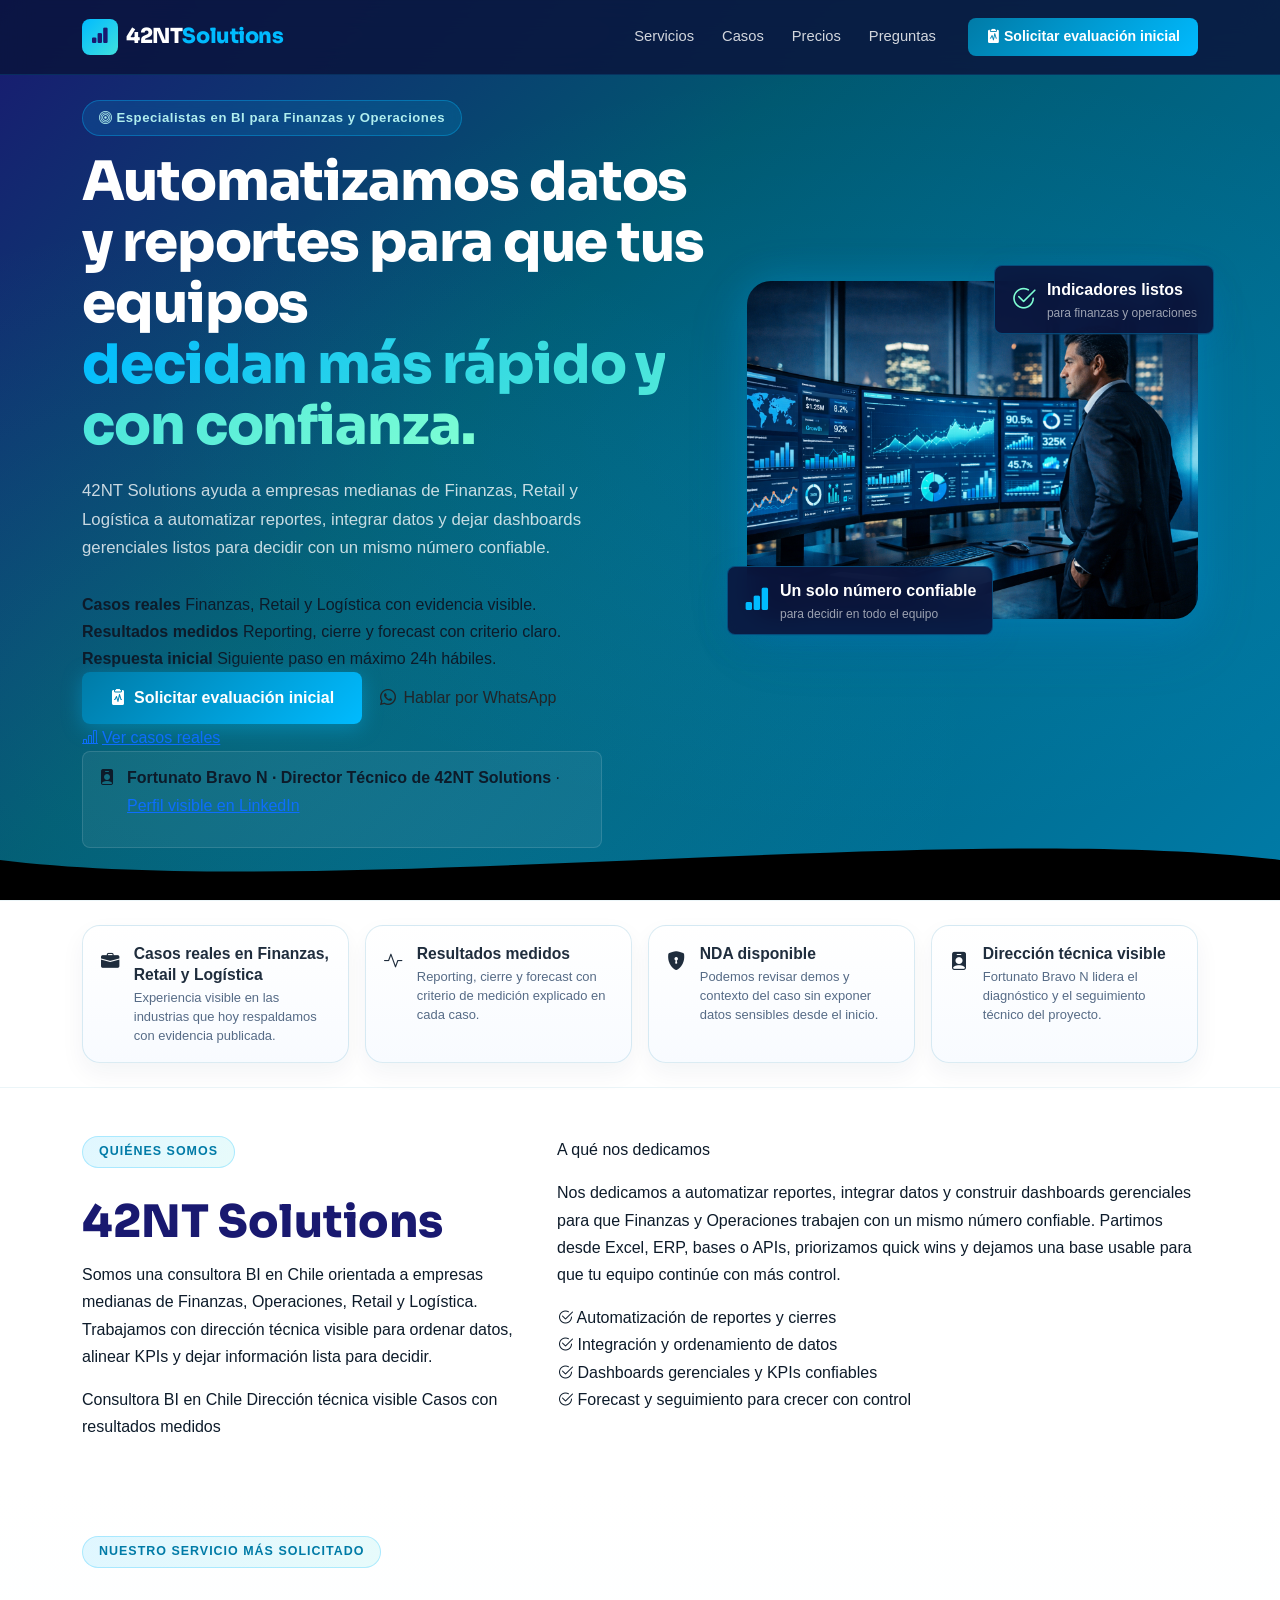
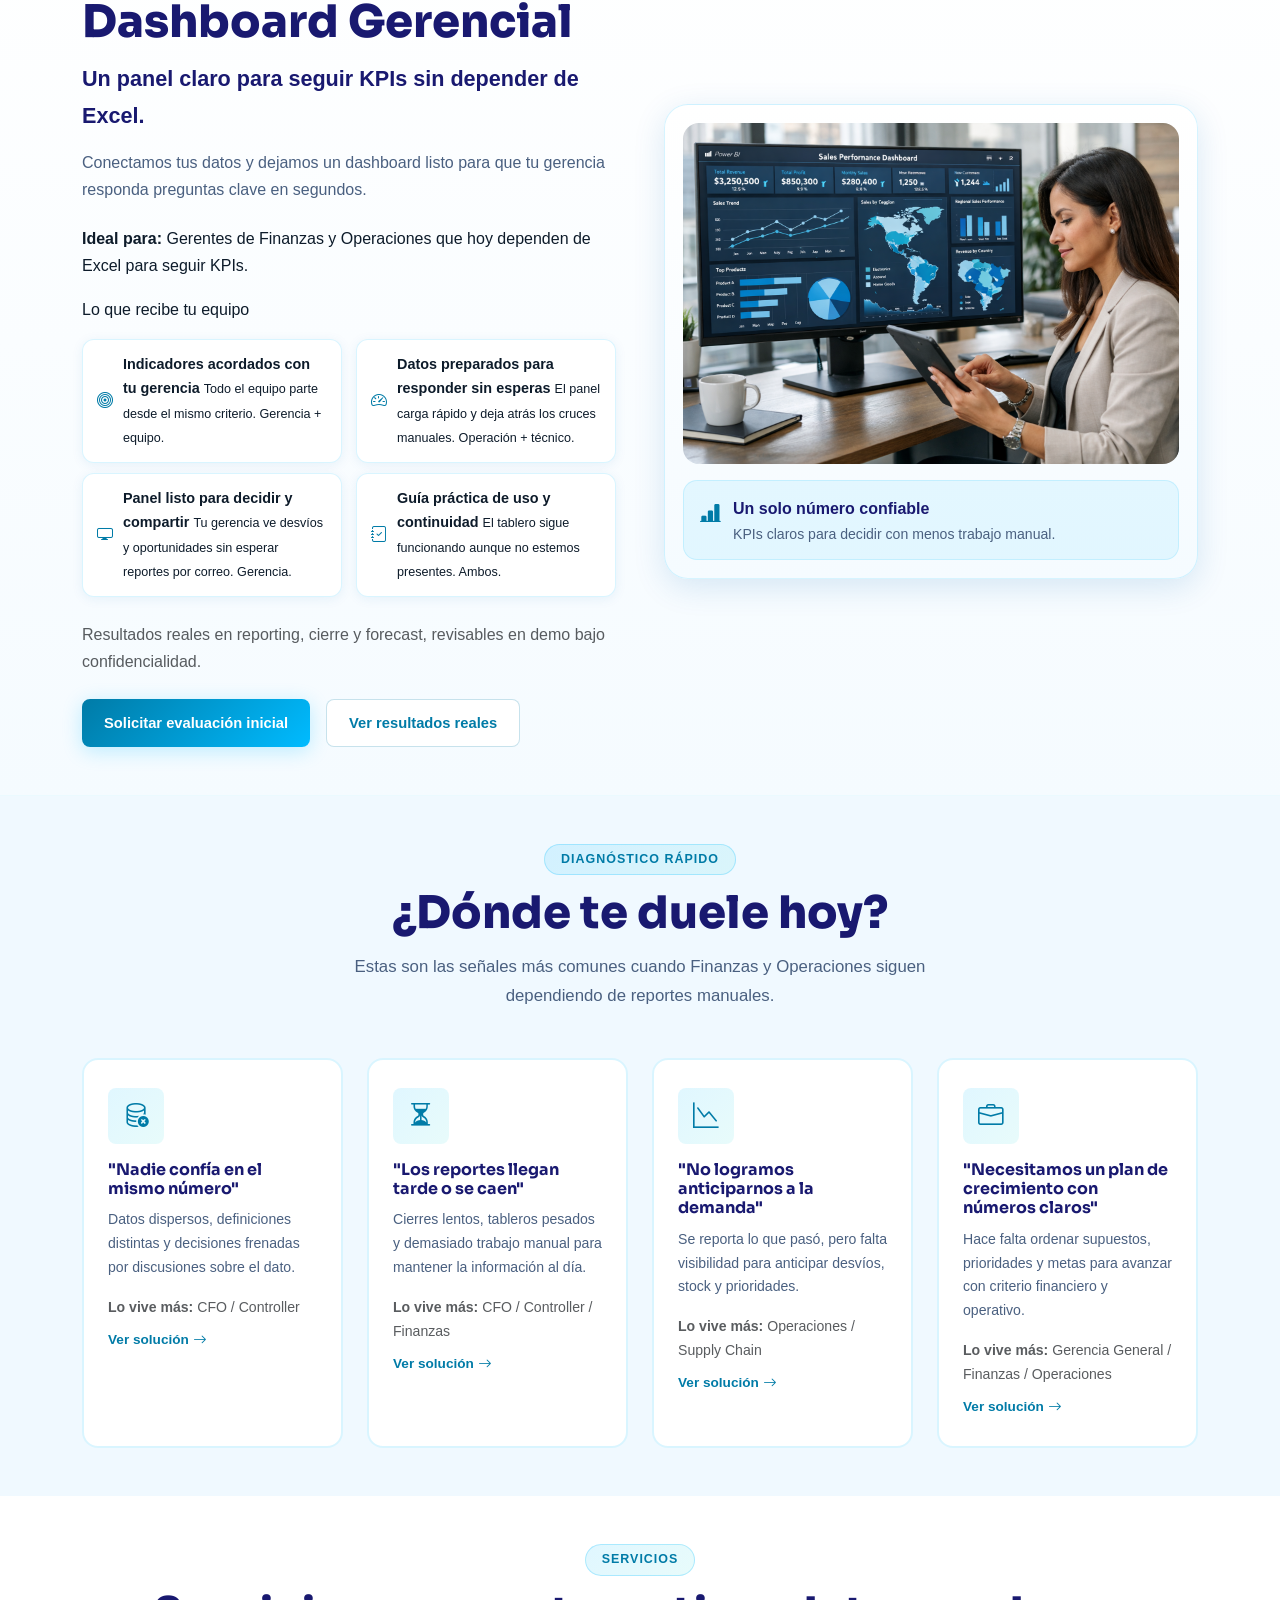
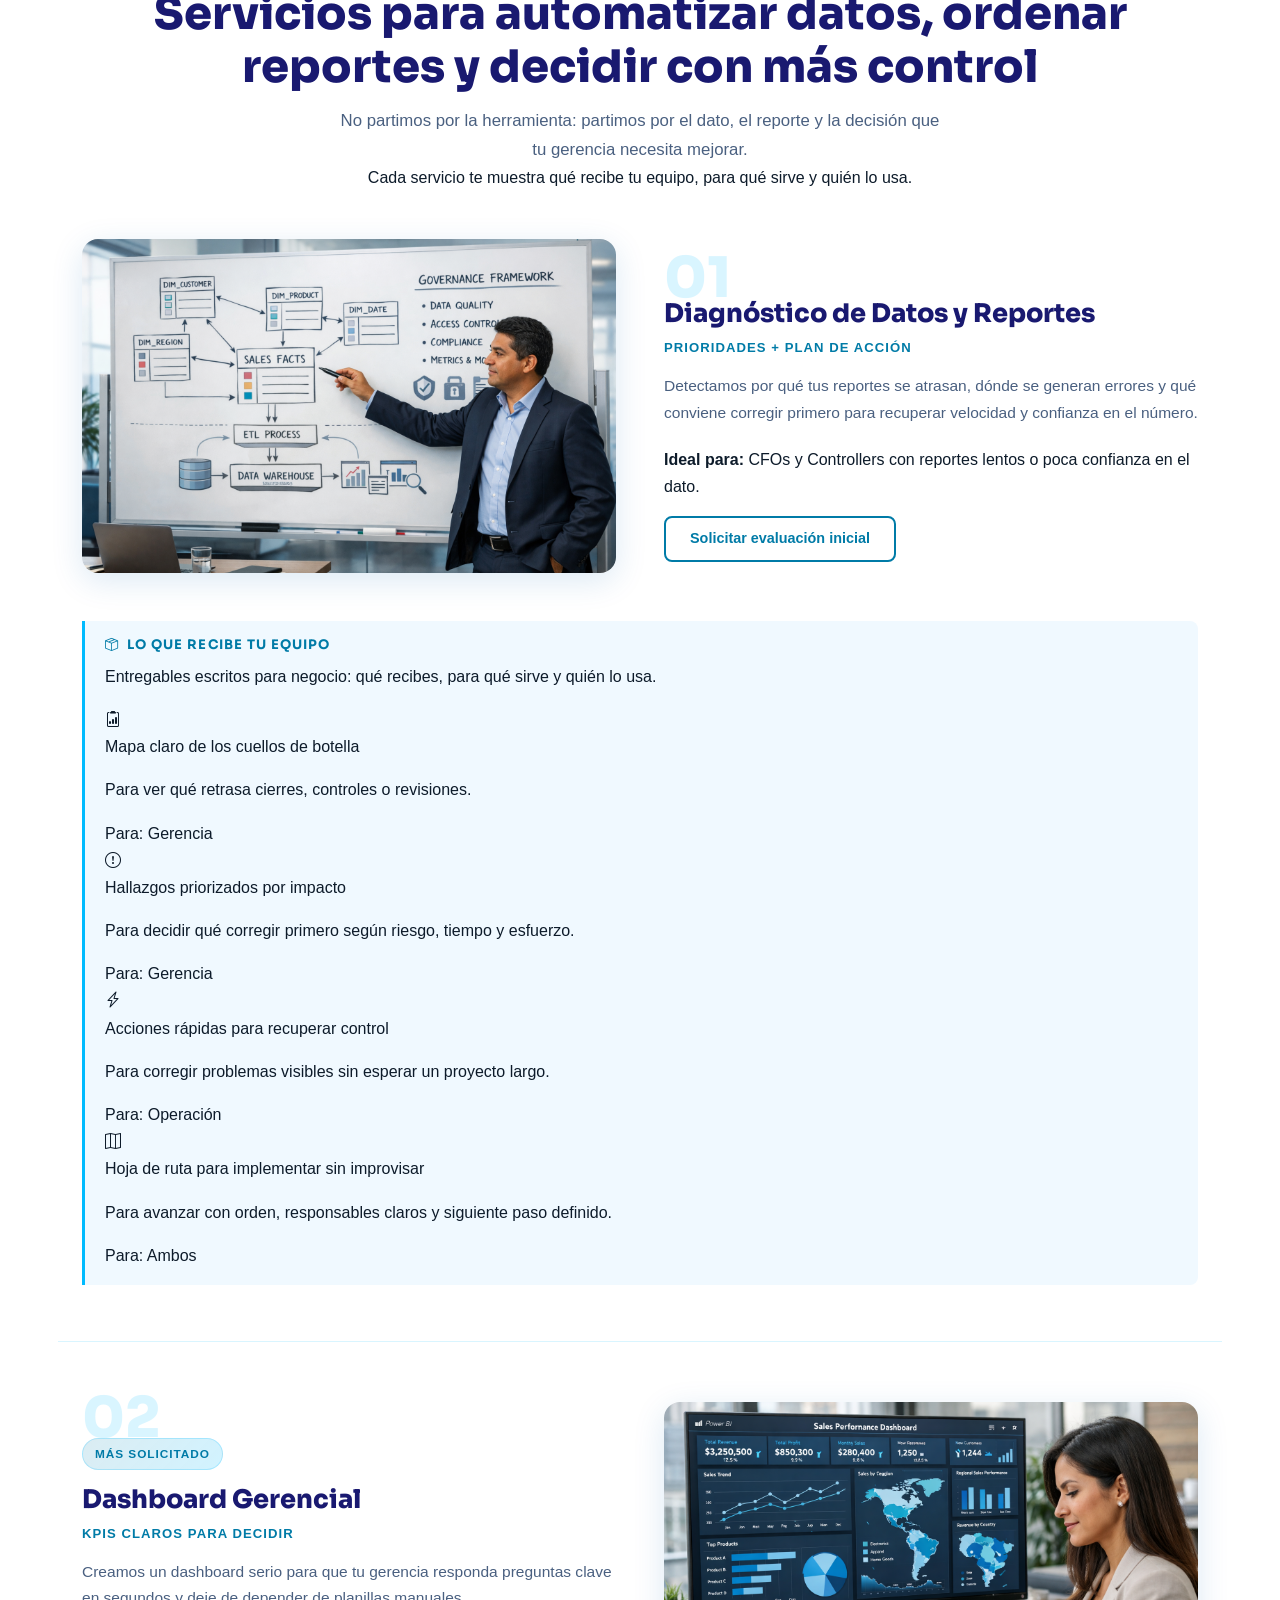
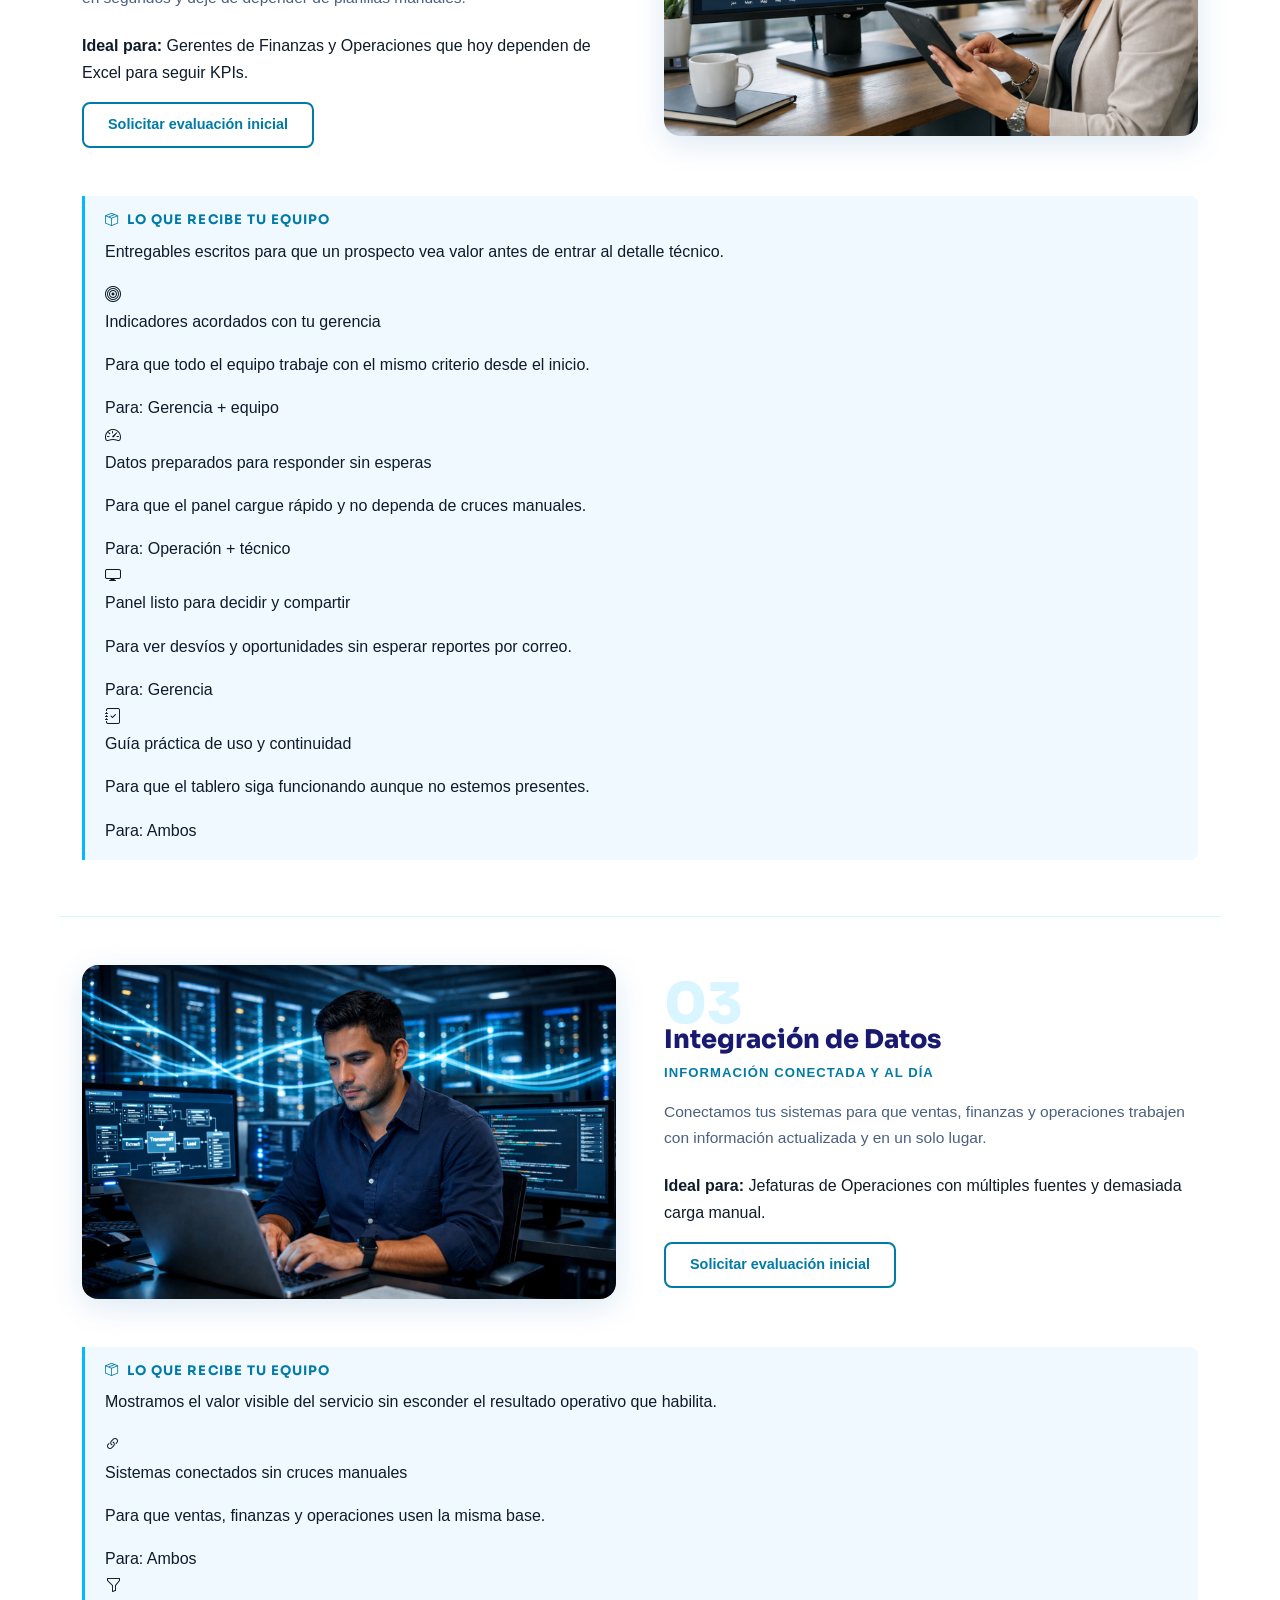
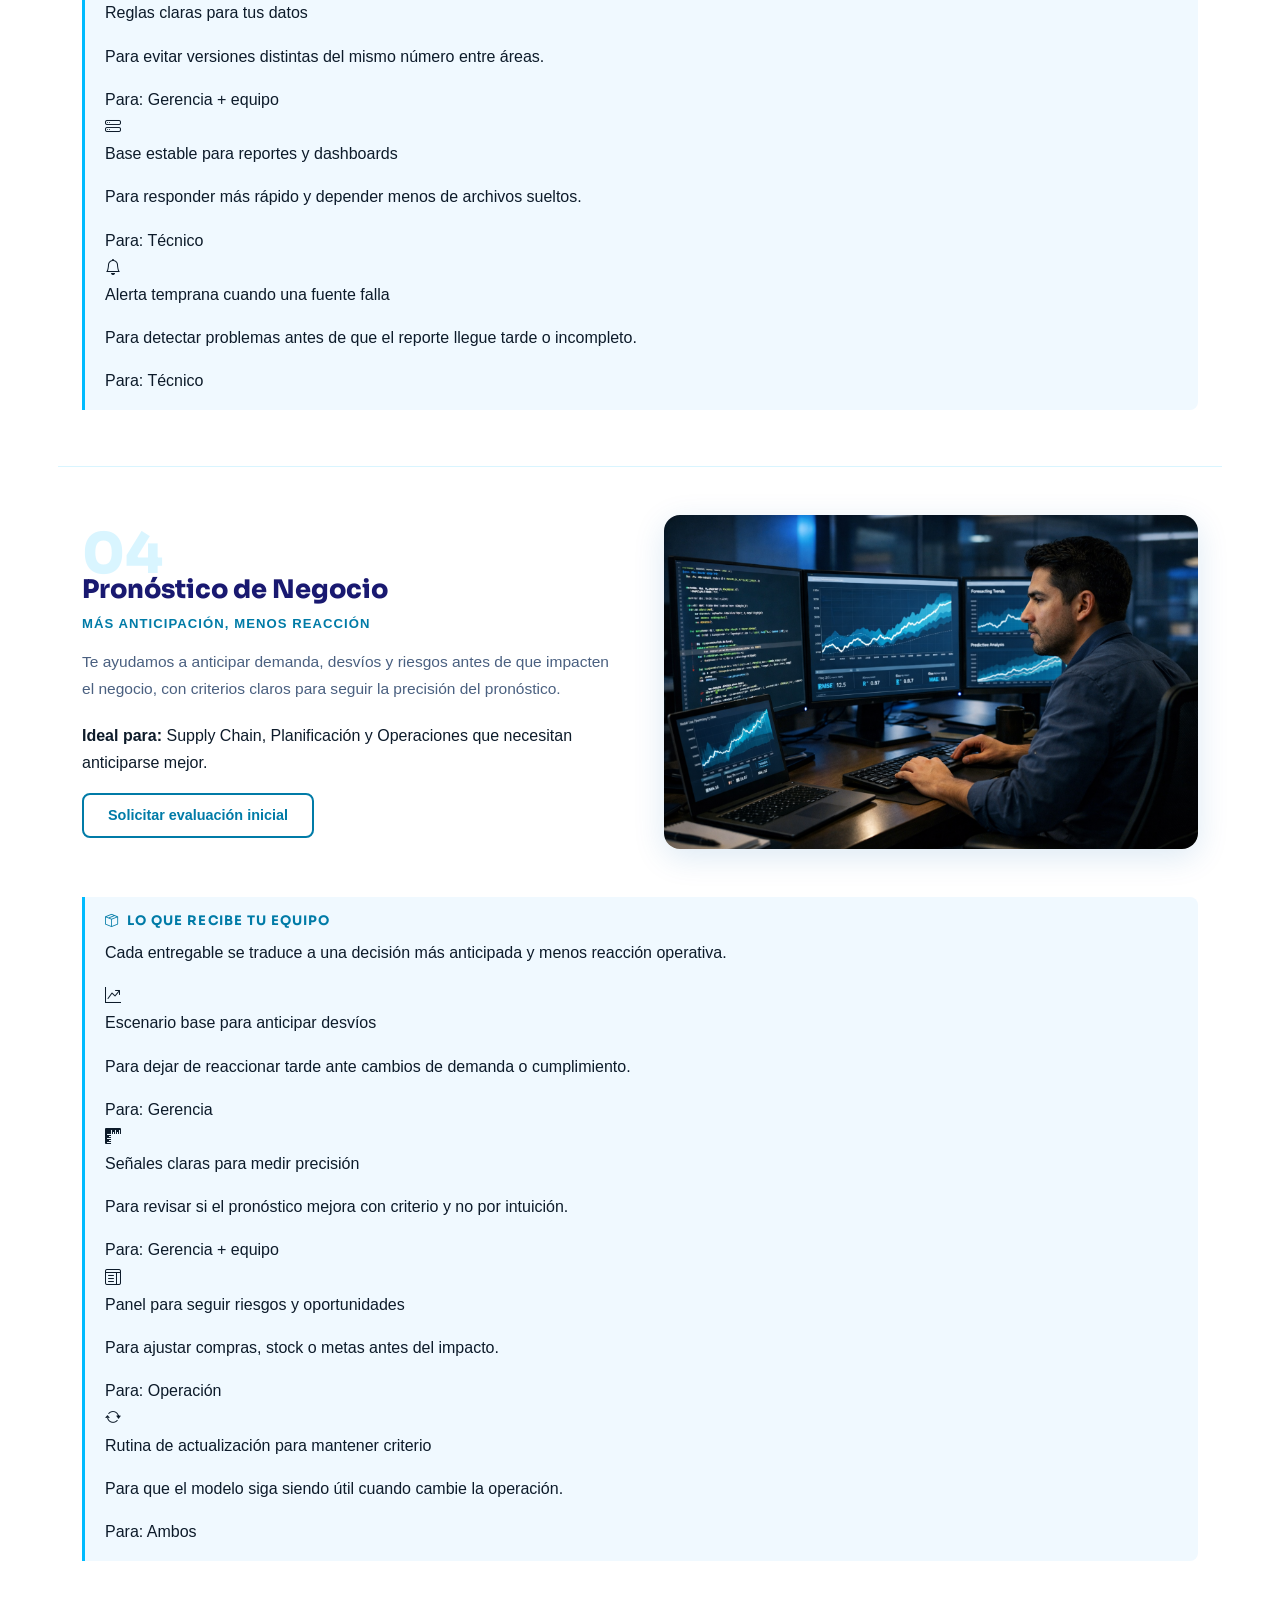
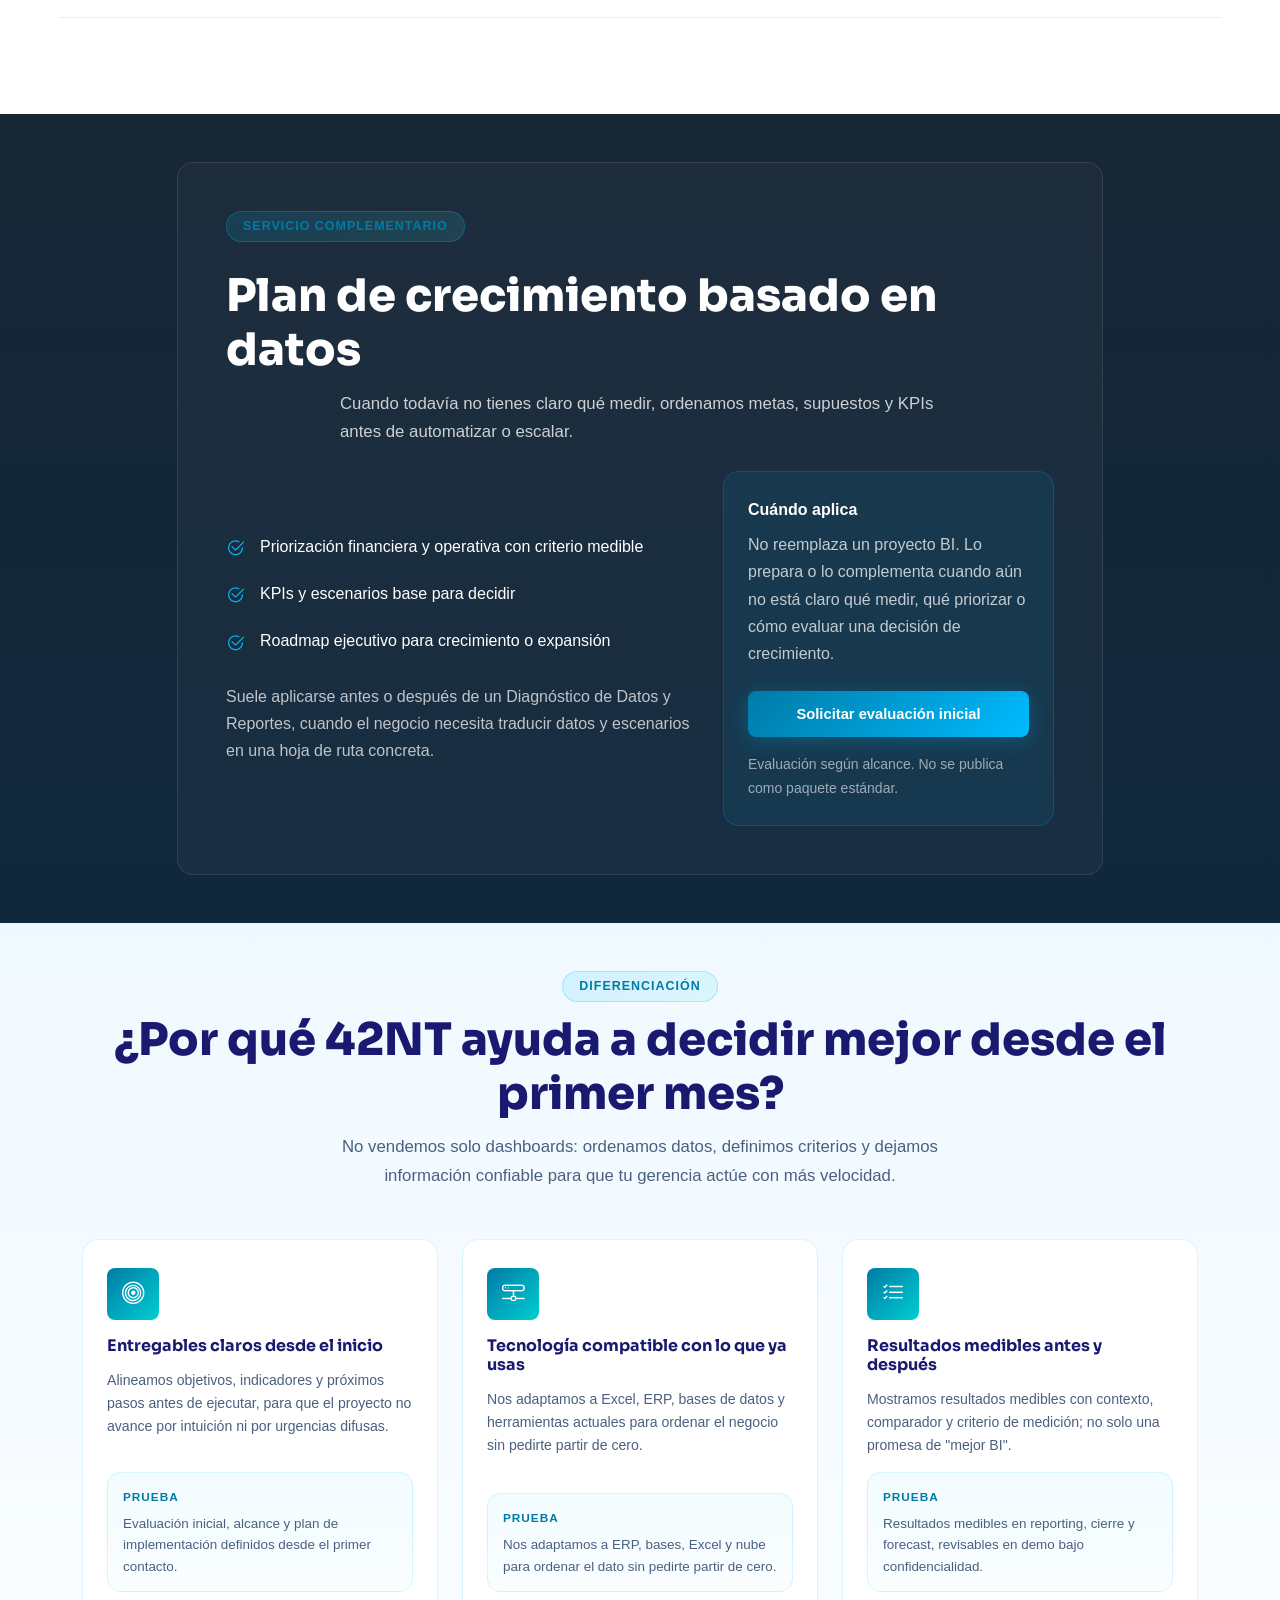
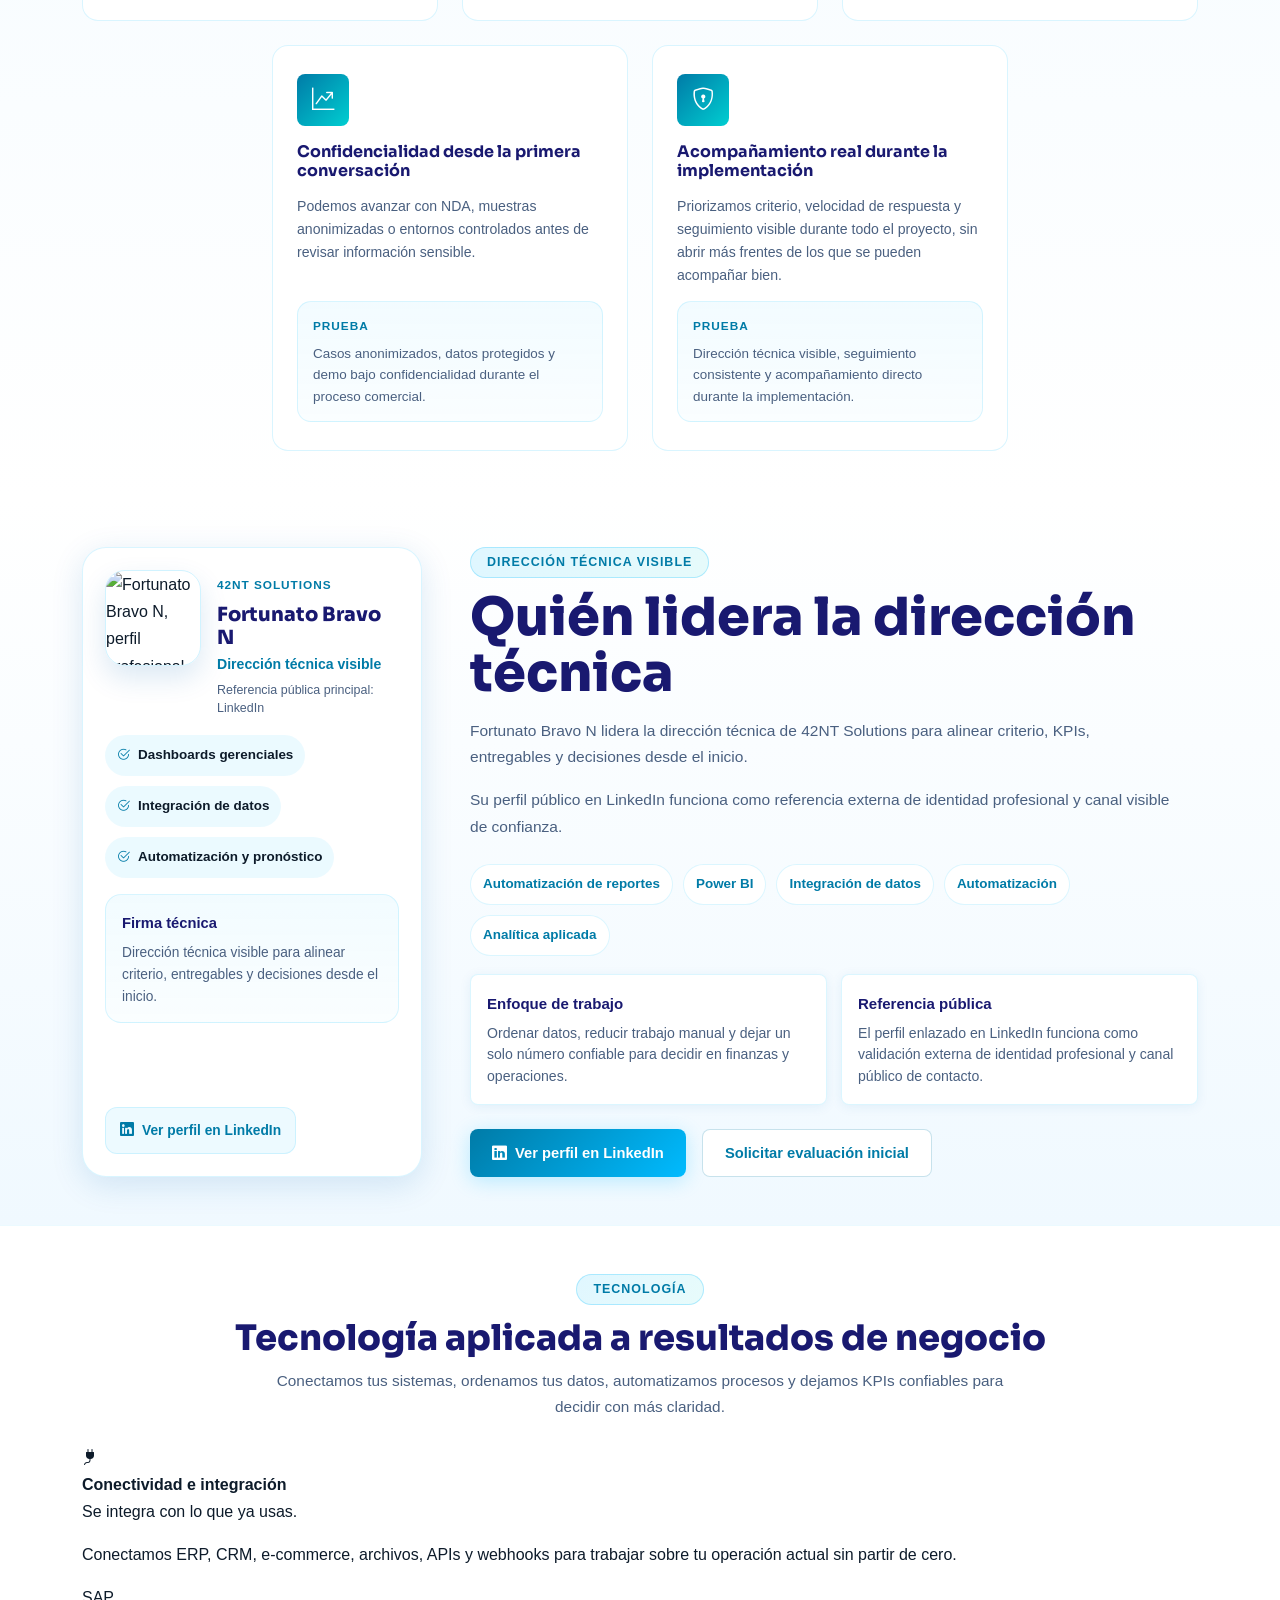
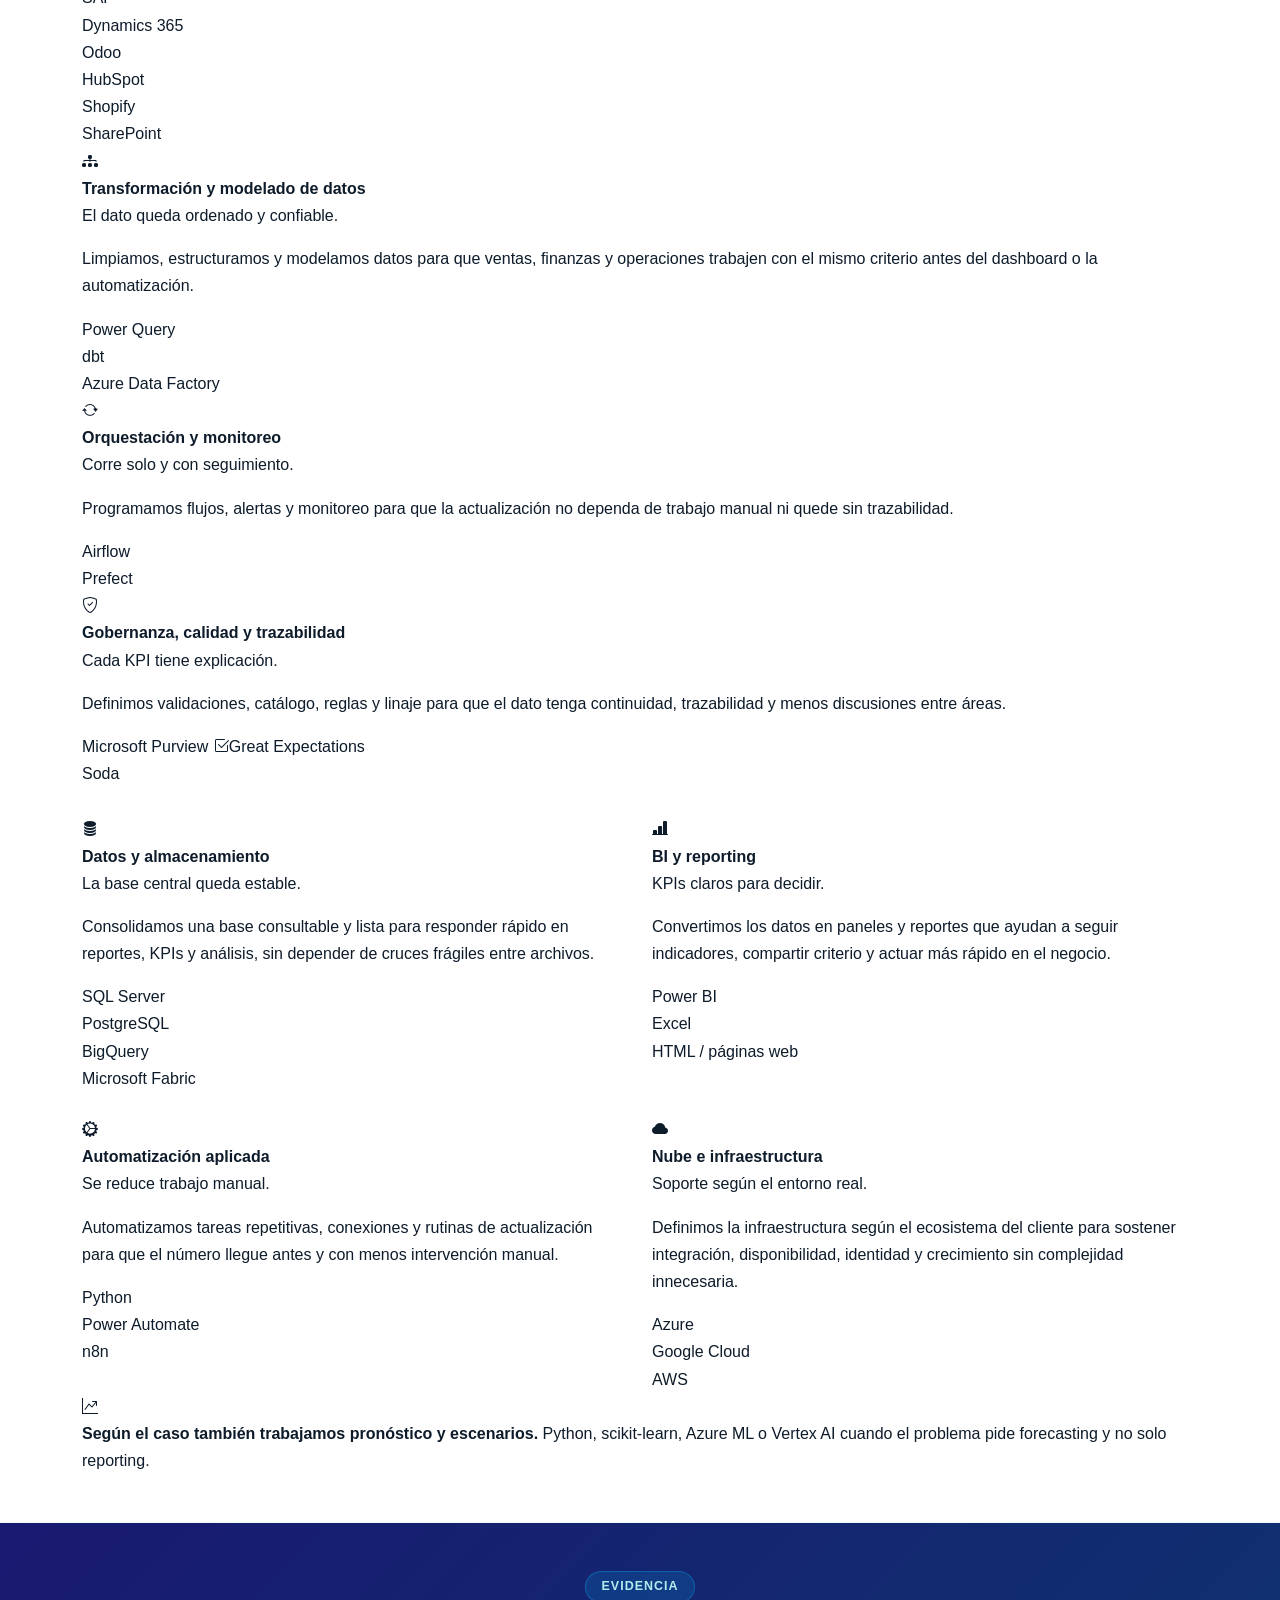
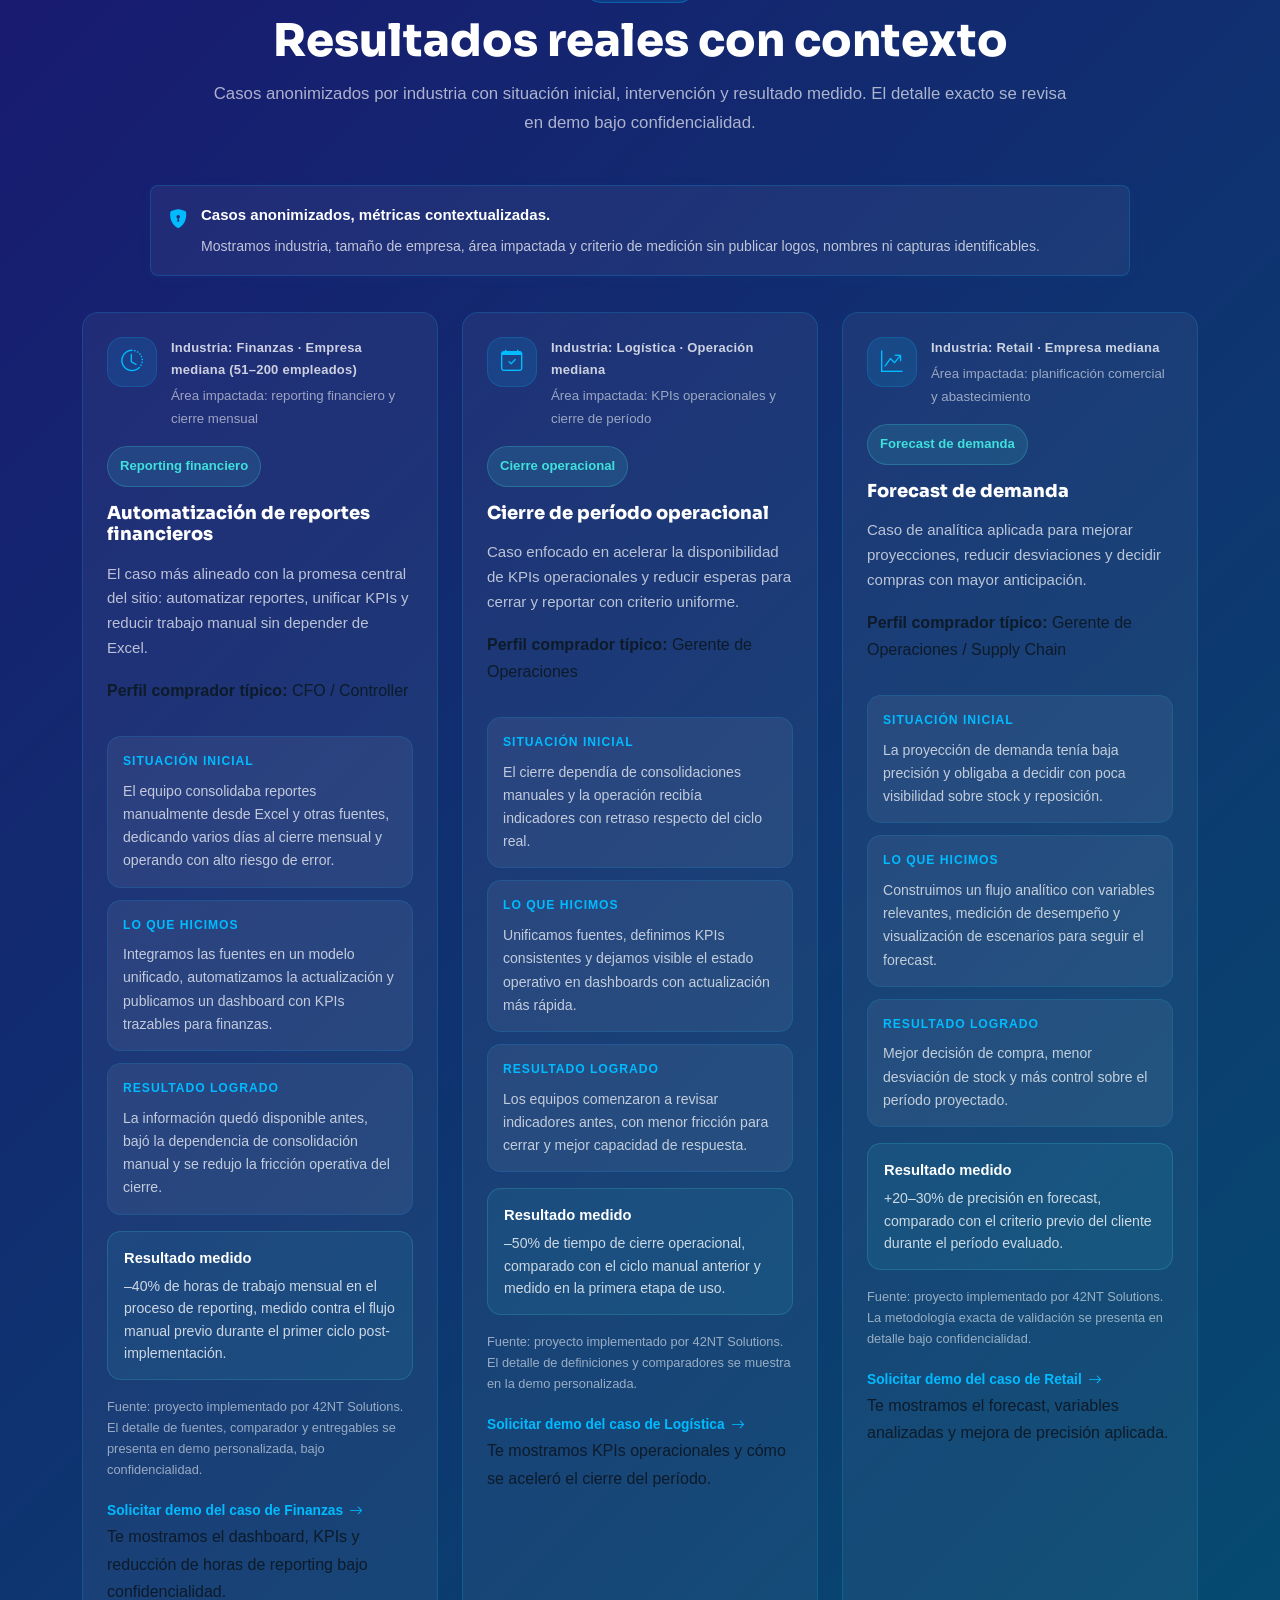
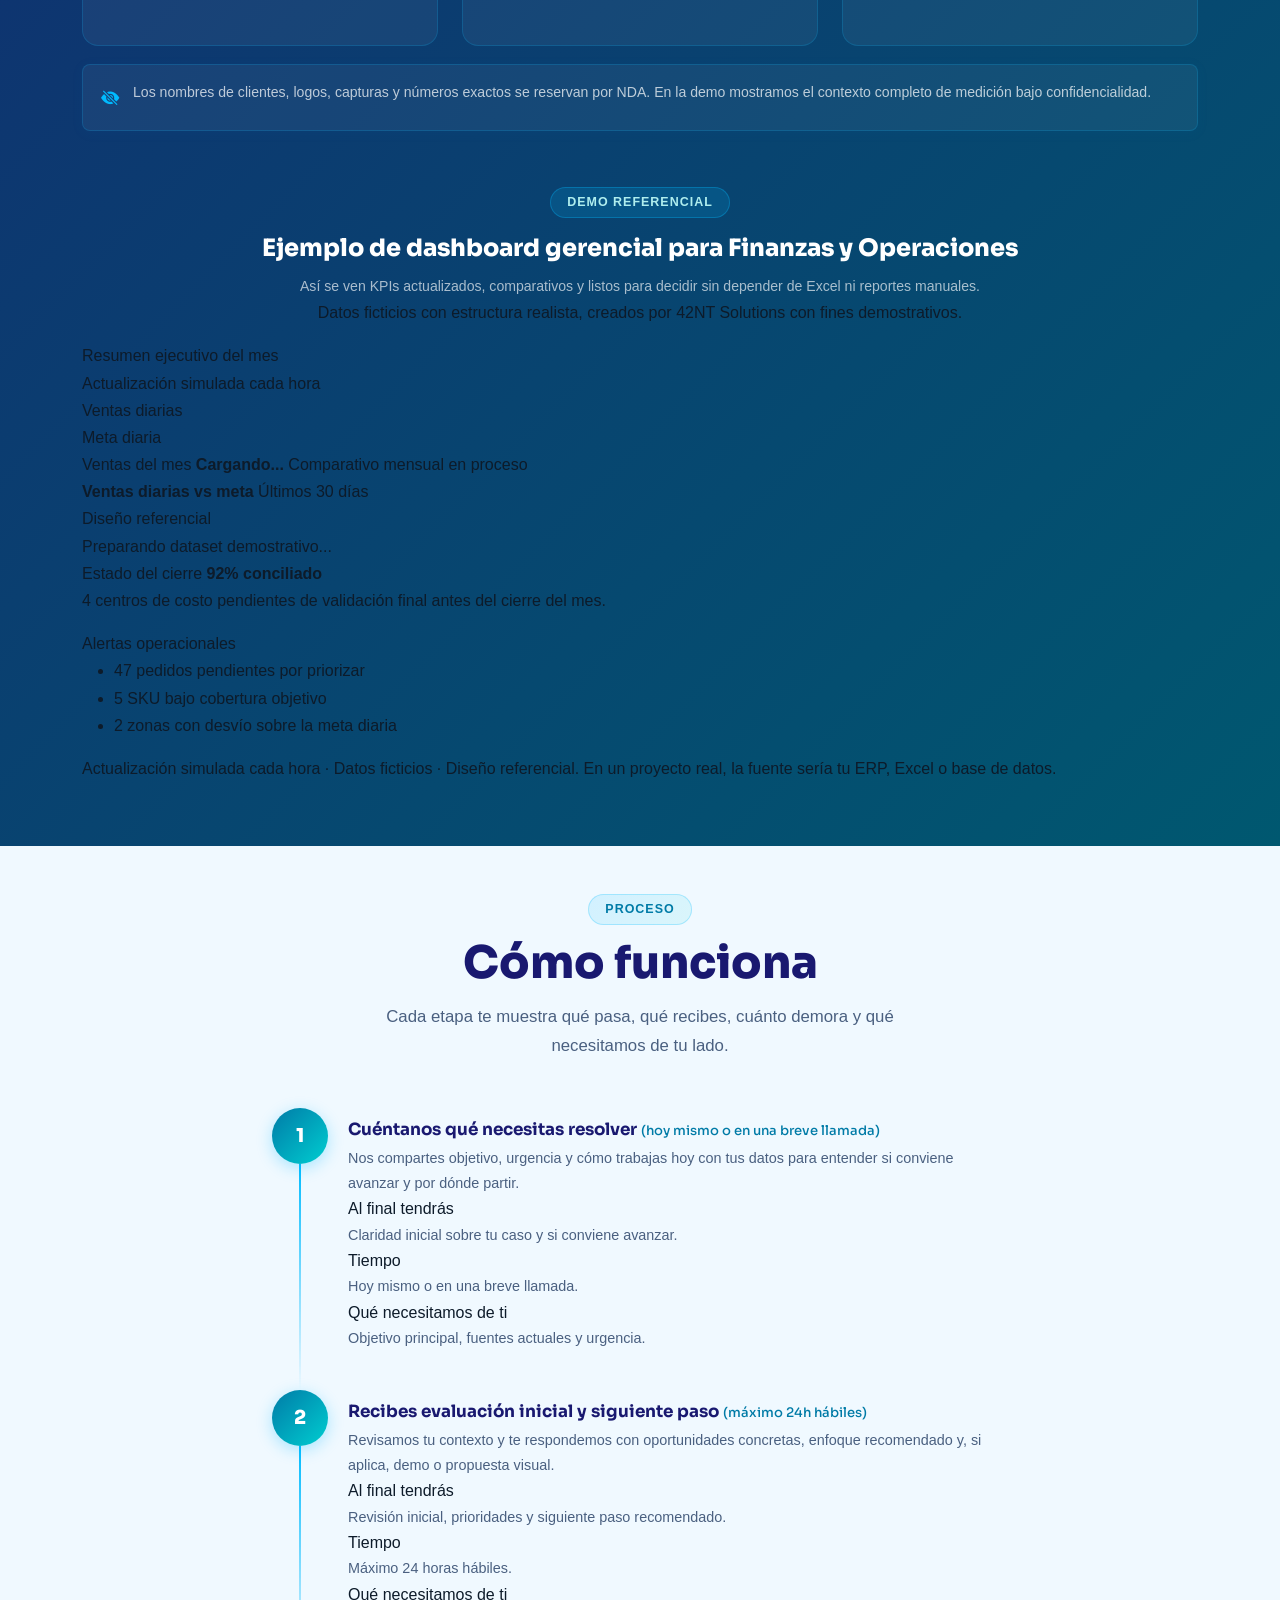
==== commit 831a4f57: "index" ====
--- a/index.html
+++ b/index.html
@@ -4,24 +4,26 @@
   <meta charset="UTF-8" />
   <meta name="viewport" content="width=device-width, initial-scale=1.0" />
 
-  <title>42NT Solutions | Reportes automáticos y dashboards para Finanzas y Operaciones</title>
-  <meta name="description" content="Ordenamos tus datos y automatizamos reportes de ventas, finanzas y operaciones para empresas medianas. Solicita un diagnóstico BI gratuito y recibe respuesta en 24 horas hábiles." />
+  <title>42NT Solutions | Power BI y automatización de reportes en Chile</title>
+  <meta name="description" content="Automatizamos reportes, integramos datos y construimos dashboards gerenciales en Power BI para Finanzas y Operaciones. Empresas medianas en Chile. Respuesta inicial en 24h." />
   <link rel="canonical" href="https://42ntenterprise.github.io/Solutions/" />
 
   <!-- Open Graph -->
   <meta property="og:type"        content="website" />
   <meta property="og:url"         content="https://42ntenterprise.github.io/Solutions/" />
-  <meta property="og:title"       content="42NT Solutions — Automatiza reportes y decide con datos confiables" />
-  <meta property="og:description" content="Unificamos datos de ventas, finanzas y operaciones para reducir errores, acelerar cierres y decidir mejor. Diagnóstico BI gratuito en 24 horas hábiles." />
-  <meta property="og:image"       content="https://42ntenterprise.github.io/Solutions/images/og-cover.jpg" />
+  <meta property="og:title"       content="42NT Solutions | Power BI y automatización de reportes en Chile" />
+  <meta property="og:description" content="Automatizamos reportes, integramos datos y construimos dashboards gerenciales en Power BI para Finanzas y Operaciones. Empresas medianas en Chile. Respuesta inicial en 24h." />
+  <meta property="og:image"       content="https://42ntenterprise.github.io/Solutions/images/hero-bg.jpg" />
+  <meta property="og:image:alt"   content="Dashboard ejecutivo de 42NT Solutions para Finanzas y Operaciones" />
   <meta property="og:locale"      content="es_CL" />
   <meta property="og:site_name"   content="42NT Solutions" />
 
   <!-- Twitter Card -->
   <meta name="twitter:card"        content="summary_large_image" />
-  <meta name="twitter:title"       content="42NT Solutions — Reportes y dashboards para decidir mejor" />
-  <meta name="twitter:description" content="Ordenamos tus datos y automatizamos reportes para finanzas y operaciones. Diagnóstico BI gratuito y respuesta en 24 horas hábiles." />
-  <meta name="twitter:image"       content="https://42ntenterprise.github.io/Solutions/images/og-cover.jpg" />
+  <meta name="twitter:title"       content="42NT Solutions | Power BI y automatización de reportes en Chile" />
+  <meta name="twitter:description" content="Automatizamos reportes, integramos datos y construimos dashboards gerenciales en Power BI para Finanzas y Operaciones. Empresas medianas en Chile. Respuesta inicial en 24h." />
+  <meta name="twitter:image"       content="https://42ntenterprise.github.io/Solutions/images/hero-bg.jpg" />
+  <meta name="twitter:image:alt"   content="Dashboard ejecutivo de 42NT Solutions para Finanzas y Operaciones" />
 
   <meta name="robots"  content="index, follow" />
   <meta name="author"  content="42NT Solutions — Dirección técnica: Fortunato Bravo N" />
@@ -34,23 +36,23 @@
     "@context": "https://schema.org",
     "@type": "ProfessionalService",
     "name": "42NT Solutions",
-    "description": "Ordenamos datos, automatizamos reportes y construimos dashboards gerenciales para que Finanzas y Operaciones decidan m\u00e1s r\u00e1pido, con resultados medibles.",
+    "description": "Consultora BI en Chile para empresas medianas. Automatizamos reportes, integramos datos y construimos dashboards gerenciales en Power BI para Finanzas y Operaciones.",
     "url": "https://42ntenterprise.github.io/Solutions/",
     "telephone": "+56948827168",
     "areaServed": "CL",
     "availableLanguage": "es",
     "priceRange": "$$$",
     "founder": { "@type": "Person", "name": "Fortunato Bravo N" },
-    "knowsAbout": ["Automatizaci\u00f3n de reportes","Dashboards gerenciales","Power BI","Integraci\u00f3n de datos","Forecast","KPIs","Azure","SQL Server"],
+    "serviceType": "Consultor\u00eda BI, automatizaci\u00f3n de reportes, dashboards gerenciales en Power BI e integraci\u00f3n de datos",
+    "knowsAbout": ["Consultora BI en Chile","Automatizaci\u00f3n de reportes","Dashboards gerenciales en Power BI","Integraci\u00f3n de datos","Finanzas y Operaciones","Forecast","KPIs"],
     "hasOfferCatalog": {
       "@type": "OfferCatalog",
-      "name": "Servicios de automatización de reportes y datos",
+      "name": "Servicios de consultor\u00eda BI y automatizaci\u00f3n de reportes",
       "itemListElement": [
-        { "@type": "Offer", "itemOffered": { "@type": "Service", "name": "Diagn\u00f3stico BI" }, "priceSpecification": { "@type": "PriceSpecification", "minPrice": "590000", "priceCurrency": "CLP" } },
+        { "@type": "Offer", "itemOffered": { "@type": "Service", "name": "Diagn\u00f3stico de Datos y Reportes" }, "priceSpecification": { "@type": "PriceSpecification", "minPrice": "590000", "priceCurrency": "CLP" } },
         { "@type": "Offer", "itemOffered": { "@type": "Service", "name": "Dashboard Gerencial" }, "priceSpecification": { "@type": "PriceSpecification", "minPrice": "1190000", "priceCurrency": "CLP" } },
         { "@type": "Offer", "itemOffered": { "@type": "Service", "name": "Integraci\u00f3n de Datos" }, "priceSpecification": { "@type": "PriceSpecification", "minPrice": "1790000", "priceCurrency": "CLP" } },
-        { "@type": "Offer", "itemOffered": { "@type": "Service", "name": "Pron\u00f3stico de Negocio" }, "priceSpecification": { "@type": "PriceSpecification", "minPrice": "1490000", "priceCurrency": "CLP" } },
-        { "@type": "Offer", "itemOffered": { "@type": "Service", "name": "Plan de Crecimiento" }, "priceSpecification": { "@type": "PriceSpecification", "minPrice": "490000", "priceCurrency": "CLP" } }
+        { "@type": "Offer", "itemOffered": { "@type": "Service", "name": "Pron\u00f3stico de Negocio" }, "priceSpecification": { "@type": "PriceSpecification", "minPrice": "1490000", "priceCurrency": "CLP" } }
       ]
     },
     "sameAs": ["https://www.linkedin.com/in/fortunato-bravo-n/","https://github.com/42ntenterprise"]
@@ -63,11 +65,14 @@
     "@context": "https://schema.org",
     "@type": "FAQPage",
     "mainEntity": [
-      { "@type": "Question", "name": "\u00bfPor qu\u00e9 cuesta lo que cuesta la consultor\u00eda BI?", "acceptedAnswer": { "@type": "Answer", "text": "Porque no vendemos pantallas aisladas: ordenamos datos, definimos indicadores y dejamos una soluci\u00f3n usable para decidir con menos trabajo manual." } },
-      { "@type": "Question", "name": "\u00bfPueden trabajar sin acceso a datos sensibles?", "acceptedAnswer": { "@type": "Answer", "text": "S\u00ed. Podemos iniciar con datos anonimizados, muestras o en un entorno controlado." } },
-      { "@type": "Question", "name": "\u00bfQu\u00e9 pasa si ya tengo equipo interno de datos?", "acceptedAnswer": { "@type": "Answer", "text": "Hacemos la auditor\u00eda, construimos el roadmap y dejamos al equipo con una gu\u00eda concreta y accionable." } },
-      { "@type": "Question", "name": "\u00bfRecibo una respuesta en 24 horas h\u00e1biles?", "acceptedAnswer": { "@type": "Answer", "text": "S\u00ed. Respondemos con un diagn\u00f3stico inicial, enfoque recomendado y siguiente paso en m\u00e1ximo 24 horas h\u00e1biles. Si aplica, avanzamos luego a demo o propuesta visual." } },
-      { "@type": "Question", "name": "\u00bfQu\u00e9 garant\u00edas ofrecen?", "acceptedAnswer": { "@type": "Answer", "text": "Definimos entregables por contrato, criterio de \u00e9xito y pr\u00f3ximos pasos antes de comenzar." } }
+      { "@type": "Question", "name": "\u00bfPor qu\u00e9 cuesta lo que cuesta?", "acceptedAnswer": { "@type": "Answer", "text": "Porque no vendemos una pantalla aislada: dejamos una soluci\u00f3n usable para decidir con menos trabajo manual y m\u00e1s claridad. El precio no depende solo del tiempo de desarrollo, sino del problema que resolvemos: ordenar fuentes, definir KPIs, preparar la base, publicar el dashboard y dejarlo listo para que tu equipo lo use con criterio claro. Por eso un mismo tipo de servicio puede variar seg\u00fan n\u00famero de fuentes, calidad del dato, indicadores, usuarios, nivel de seguridad y urgencia. En los planes base ya hay entregables concretos. Por ejemplo, el Dashboard Gerencial parte desde $1.190.000 e incluye KPIs definidos, dashboard listo para usar, base preparada para responder r\u00e1pido y gu\u00eda de uso. Adem\u00e1s, todo lo entregado pasa a ser del cliente en el traspaso: dashboards, bases, automatizaciones, documentaci\u00f3n y c\u00f3digo. Si tu caso es m\u00e1s complejo, lo revisamos en la evaluaci\u00f3n inicial y, si aplica, avanzamos con diagn\u00f3stico pagado o propuesta clara, transparente y sin sorpresas." } },
+      { "@type": "Question", "name": "\u00bfPueden trabajar si mis datos siguen en Excel o no est\u00e1n ordenados?", "acceptedAnswer": { "@type": "Answer", "text": "S\u00ed, siempre que la informaci\u00f3n exista en formato digital. Varios proyectos parten con Excel, cruces manuales o fuentes desordenadas. No necesitas llegar con una arquitectura perfecta: partimos desde lo que hoy usas, detectamos el cuello de botella y definimos qu\u00e9 conviene ordenar, automatizar o integrar primero." } },
+      { "@type": "Question", "name": "\u00bfPueden trabajar sin acceso a datos sensibles?", "acceptedAnswer": { "@type": "Answer", "text": "S\u00ed. Podemos iniciar con datos anonimizados, muestras o un entorno controlado, y si el caso lo requiere avanzamos con NDA antes de revisar informaci\u00f3n sensible. La idea es evaluar el problema y proponer un siguiente paso sin exponerte innecesariamente desde el inicio." } },
+      { "@type": "Question", "name": "\u00bfQu\u00e9 pasa si ya tengo equipo interno?", "acceptedAnswer": { "@type": "Answer", "text": "Perfecto. Tu equipo conoce el negocio y nosotros aportamos estructura t\u00e9cnica, criterio de implementaci\u00f3n y una ruta clara para acelerar reportes, cierres o visibilidad. No buscamos reemplazar capacidades internas, sino dejar una soluci\u00f3n que tu equipo pueda usar, entender y mantener con m\u00e1s control." } },
+      { "@type": "Question", "name": "\u00bfCu\u00e1nto tarda un proyecto como este?", "acceptedAnswer": { "@type": "Answer", "text": "La respuesta inicial llega en m\u00e1ximo 24 horas h\u00e1biles con revisi\u00f3n inicial, prioridades y siguiente paso. Si el caso lo amerita, sumamos una demo o propuesta visual. Despu\u00e9s, la implementaci\u00f3n suele tomar entre 2 y 8 semanas seg\u00fan complejidad, cantidad de fuentes y validaciones, con avances visibles por etapas." } },
+      { "@type": "Question", "name": "\u00bfQu\u00e9 garant\u00edas ofrecen?", "acceptedAnswer": { "@type": "Answer", "text": "Antes de implementar dejamos por escrito el alcance, los entregables, el criterio de \u00e9xito y qu\u00e9 necesita aportar cada parte en cada etapa. Eso reduce ambig\u00fcedad desde el inicio y evita cambios improvisados. Si algo no cumple lo acordado dentro del alcance, se revisa con trazabilidad; si el requerimiento cambia, se transparenta antes de continuar." } },
+      { "@type": "Question", "name": "\u00bfLos tableros, bases y automatizaciones quedan siendo m\u00edos?", "acceptedAnswer": { "@type": "Answer", "text": "S\u00ed. Los tableros, bases, automatizaciones, documentaci\u00f3n y c\u00f3digo construidos para tu caso pasan a ser propiedad del cliente al cierre y traspaso. Si intervienen licencias o suscripciones de terceros, esas condiciones siguen siendo las del proveedor. La idea es que tengas continuidad sin quedar atado al proyecto ni a una implementaci\u00f3n puntual." } },
+      { "@type": "Question", "name": "\u00bfQu\u00e9 soporte queda despu\u00e9s de la entrega?", "acceptedAnswer": { "@type": "Answer", "text": "Despu\u00e9s de la entrega hacemos traspaso y dejamos lo necesario para que tu equipo pueda operar con autonom\u00eda. Si necesitas acompa\u00f1amiento posterior, definimos soporte seg\u00fan el tipo de soluci\u00f3n y el nivel de seguimiento que requieras. El objetivo es que tengas continuidad sin depender indefinidamente de una implementaci\u00f3n puntual." } }
     ]
   }
   </script>
@@ -75,7 +80,7 @@
   <!-- CSS: Bootstrap + Bootstrap Icons + AOS + Google Fonts -->
   <link rel="preconnect" href="https://fonts.googleapis.com" />
   <link rel="preconnect" href="https://fonts.gstatic.com" crossorigin />
-  <link href="https://fonts.googleapis.com/css2?family=Syne:wght@600;700;800&family=DM+Sans:wght@300;400;500&display=swap" rel="stylesheet" />
+  <link href="https://fonts.googleapis.com/css2?family=Sora:wght@600;700;800&family=DM+Sans:wght@300;400;500;700&display=swap" rel="stylesheet" />
   <link rel="stylesheet" href="https://cdn.jsdelivr.net/npm/bootstrap@5.3.3/dist/css/bootstrap.min.css" />
   <link rel="stylesheet" href="https://cdn.jsdelivr.net/npm/bootstrap-icons@1.11.3/font/bootstrap-icons.min.css" />
   <link rel="stylesheet" href="https://cdn.jsdelivr.net/npm/aos@2.3.4/dist/aos.css" />
@@ -94,7 +99,7 @@
     }
     .outcome-pill:hover { background: rgba(0,200,224,.18); }
     .outcome-num {
-      font-family: var(--font-head);
+      font-family: var(--font-heading);
       font-size: 1.3rem; font-weight: 800;
       color: var(--cyan); line-height: 1.1;
     }
@@ -105,35 +110,64 @@
 
     /* Social Proof Strip */
     .social-proof-strip {
-      background: var(--white);
-      border-bottom: 1px solid var(--border);
+      background: #ffffff;
+      border-top: 1px solid rgba(0, 123, 167, 0.08);
+      border-bottom: 1px solid rgba(0, 123, 167, 0.08);
     }
     .sp-grid {
-      display: flex; align-items: center; justify-content: center;
-      flex-wrap: wrap; gap: 1.2rem 0;
+      display: grid;
+      grid-template-columns: repeat(4, minmax(0, 1fr));
+      gap: 1rem;
+      align-items: stretch;
     }
     .sp-item {
-      display: flex; align-items: center; gap: .75rem;
-      padding: .5rem 2rem;
-      flex: 1 1 200px; min-width: 180px;
+      display: flex;
+      align-items: flex-start;
+      gap: .9rem;
+      min-width: 0;
+      height: 100%;
+      padding: 1.05rem 1.15rem;
+      border-radius: 18px;
+      border: 1px solid rgba(0, 123, 167, 0.14);
+      background: linear-gradient(180deg, #ffffff 0%, #f8fbff 100%);
+      box-shadow: 0 10px 24px rgba(8, 45, 88, 0.05);
     }
     .sp-item i {
-      font-size: 1.6rem; color: var(--cyan-soft); flex-shrink: 0;
+      font-size: 1.15rem;
+      color: #1f2d3d;
+      flex-shrink: 0;
+      margin-top: .16rem;
     }
     .sp-item strong {
-      display: block; font-family: var(--font-head);
-      font-size: 1rem; color: var(--navy);
+      display: block;
+      font-family: var(--font-body);
+      font-size: .98rem;
+      font-weight: 800;
+      line-height: 1.35;
+      color: #1f2d3d;
+      margin-bottom: .25rem;
     }
     .sp-item span {
-      display: block; font-size: .78rem; color: var(--text-muted); line-height: 1.3;
+      display: block;
+      font-size: .81rem;
+      color: #566b86;
+      line-height: 1.45;
     }
     .sp-divider {
-      width: 1px; height: 48px;
-      background: var(--border); flex-shrink: 0;
+      display: none;
     }
     .sp-disclaimer {
       font-size: .72rem; color: var(--text-muted);
       font-style: italic; margin: 0;
+    }
+
+    @media (max-width: 991px) {
+      .sp-grid { grid-template-columns: repeat(2, minmax(0, 1fr)); gap: 1rem; }
+    }
+
+    @media (max-width: 575px) {
+      .sp-grid { grid-template-columns: 1fr; gap: .85rem; }
+      .sp-item { padding: .95rem 1rem; }
     }
 
     /* Urgency Banner */
@@ -159,287 +193,10 @@
       border-color: var(--cyan-soft); color: var(--navy);
     }
   </style>
-  <link rel="icon" type="image/png" href="images/favicon.png" />
-
-    <!-- Chart.js + date adapter (Grafico UF) -->
+  <link rel="icon" type="image/svg+xml" href="images/favicon.svg" />
+
+    <!-- Chart.js (demo dashboard referencial) -->
   <script src="https://cdn.jsdelivr.net/npm/chart.js@4.4.3/dist/chart.umd.min.js"></script>
-  <script src="https://cdn.jsdelivr.net/npm/chartjs-adapter-date-fns@3.0.0/dist/chartjs-adapter-date-fns.bundle.min.js"></script>
-
-  <style>
-  .uf-header-row {
-    display: flex;
-    flex-direction: column;
-    align-items: center;
-    justify-content: center;
-    gap: .9rem;
-    margin-bottom: 1rem;
-  }
-
-  .uf-header-left {
-    display: flex;
-    flex-direction: column;
-    gap: .28rem;
-    text-align: center;
-  }
-
-  .uf-title-chart {
-    margin: 0;
-    color: #40E0DD;
-    font-size: clamp(1.1rem, 2.2vw, 1.5rem);
-    font-weight: 800;
-    line-height: 1.2;
-  }
-
-  .uf-sub-chart {
-    margin: 0;
-    color: rgba(179,210,255,0.52);
-    font-size: .78rem;
-  }
-
-  .uf-legend-row {
-    display: flex;
-    flex-wrap: wrap;
-    justify-content: center;
-    align-items: center;
-    gap: .55rem 1.25rem;
-    margin-bottom: .2rem;
-    padding-top: .1rem;
-  }
-
-  .uf-legend-item {
-    display: flex;
-    align-items: center;
-    gap: .4rem;
-    color: rgba(255,255,255,0.78);
-    font-size: .8rem;
-    white-space: nowrap;
-  }
-
-  .uf-legend-box {
-    width: 26px;
-    height: 13px;
-    border-width: 1.5px;
-    border-style: solid;
-    border-radius: 4px;
-    flex-shrink: 0;
-  }
-
-  .uf-legend-box.ant {
-    background: rgba(255,100,100,0.17);
-    border-color: rgba(255,100,100,0.55);
-  }
-
-  .uf-legend-box.act {
-    background: rgba(0,187,255,0.18);
-    border-color: rgba(0,187,255,0.55);
-  }
-
-  .uf-canvas-wrap {
-    position: relative;
-    overflow: visible;
-    padding: 1rem 1rem .35rem;
-    border: 1px solid rgba(0,187,255,0.14);
-    border-radius: 16px;
-    background: #0d1b2e;
-  }
-
-  .uf-current-row {
-    position: absolute;
-    top: 1rem;
-    left: 1.2rem;
-    z-index: 4;
-    display: flex;
-    justify-content: flex-start;
-    margin: 0;
-  }
-
-  .uf-summary-row {
-    position: absolute;
-    top: 1rem;
-    right: 1.2rem;
-    z-index: 4;
-    display: flex;
-    justify-content: flex-end;
-    margin: 0;
-  }
-
-  .uf-current-card,
-  .uf-summary-card {
-    border: 1px solid rgba(0,187,255,0.2);
-    border-radius: 9px;
-    background: linear-gradient(180deg, rgba(8,20,44,0.96), rgba(6,16,36,0.92));
-    box-shadow: 0 7px 18px rgba(0,0,0,0.18);
-    backdrop-filter: blur(10px);
-  }
-
-  .uf-current-card {
-    width: min(100%, 196px);
-    padding: .42rem .58rem;
-  }
-
-  .uf-summary-card {
-    width: min(100%, 220px);
-    padding: .42rem .58rem;
-  }
-
-  .uf-current-card[hidden],
-  .uf-summary-card[hidden] {
-    display: none !important;
-  }
-
-  .uf-current-label,
-  .uf-summary-label {
-    display: block;
-    color: rgba(170,205,255,0.72);
-    font-size: .56rem;
-    font-weight: 600;
-    letter-spacing: .01em;
-    line-height: 1.18;
-    text-transform: none;
-  }
-
-  .uf-current-value {
-    display: block;
-    margin-top: .12rem;
-    color: #e7f6ff;
-    font-size: .88rem;
-    font-weight: 800;
-    line-height: 1.15;
-  }
-
-  .uf-summary-item + .uf-summary-item {
-    margin-top: .34rem;
-    padding-top: .34rem;
-    border-top: 1px solid rgba(255,255,255,0.08);
-  }
-
-  .uf-summary-value {
-    display: block;
-    margin-top: .1rem;
-    color: #e7f6ff;
-    font-size: .72rem;
-    font-weight: 700;
-    line-height: 1.18;
-  }
-
-  .uf-summary-value.up { color: #4ade80; }
-  .uf-summary-value.down { color: #f87171; }
-  .uf-summary-value.neutral { color: #e7f6ff; }
-
-  .uf-skeleton {
-    height: 320px;
-    border-radius: 8px;
-    background: linear-gradient(
-      90deg,
-      rgba(0,187,255,0.04) 25%,
-      rgba(0,187,255,0.09) 50%,
-      rgba(0,187,255,0.04) 75%
-    );
-    background-size: 200% 100%;
-    display: flex;
-    align-items: center;
-    justify-content: center;
-    color: rgba(255,255,255,0.22);
-    font-size: .82rem;
-    animation: uf-shimmer 1.6s infinite;
-  }
-
-  .uf-canvas-wrap canvas {
-    display: block;
-    width: 100% !important;
-  }
-
-  .uf-source-note {
-    margin-top: .4rem;
-    color: rgba(100,150,200,0.38);
-    font-size: .68rem;
-    text-align: right;
-  }
-
-  #uf-tooltip {
-    position: absolute;
-    z-index: 20;
-    min-width: 168px;
-    padding: .55rem .85rem;
-    border: 1px solid rgba(0,187,255,0.28);
-    border-radius: 10px;
-    background: rgba(6,16,36,0.94);
-    box-shadow: 0 6px 24px rgba(0,0,0,0.5);
-    color: #fff;
-    font-size: .8rem;
-    display: flex;
-    flex-direction: column;
-    pointer-events: none;
-    opacity: 0;
-    transition: opacity .12s;
-    backdrop-filter: blur(10px);
-  }
-
-  #uf-tooltip .tt-date {
-    margin-bottom: .3rem;
-    color: #40E0DD;
-    font-size: .78rem;
-    font-weight: 700;
-  }
-
-  #uf-tooltip .tt-row {
-    display: flex;
-    align-items: center;
-    gap: .4rem;
-    padding: 2px 0;
-  }
-
-  #uf-tooltip .tt-dot {
-    width: 9px;
-    height: 9px;
-    border-radius: 3px;
-    flex-shrink: 0;
-  }
-
-  #uf-tooltip .tt-label {
-    color: rgba(255,255,255,0.55);
-  }
-
-  #uf-tooltip .tt-val {
-    margin-left: auto;
-    font-weight: 700;
-  }
-
-  #uf-tooltip .tt-diff {
-    margin-top: .28rem;
-    padding-top: .28rem;
-    border-top: 1px solid rgba(255,255,255,0.08);
-    color: rgba(255,255,255,0.45);
-    font-size: .74rem;
-  }
-
-  #uf-tooltip .tt-diff span { font-weight: 700; }
-  #uf-tooltip .tt-diff .up { color: #4ade80; }
-  #uf-tooltip .tt-diff .down { color: #f87171; }
-
-  @keyframes uf-shimmer {
-    0% { background-position: 200% 0; }
-    100% { background-position: -200% 0; }
-  }
-
-  @media (max-width: 575px) {
-    .uf-header-row { flex-direction: column; }
-    .uf-legend-row { justify-content: flex-start; }
-
-    .uf-current-row,
-    .uf-summary-row {
-      position: static;
-      justify-content: stretch;
-      align-items: stretch;
-      margin-bottom: .35rem;
-    }
-
-    .uf-current-card,
-    .uf-summary-card {
-      width: 100%;
-    }
-  }
-  </style>
 </head>
 <body>
 
@@ -460,8 +217,8 @@
         <li class="nav-item"><a class="nav-link" href="#precios">Precios</a></li>
         <li class="nav-item"><a class="nav-link" href="#faq">Preguntas</a></li>
         <li class="nav-item ms-lg-3">
-          <a class="btn btn-cta-nav" href="#cotizar">
-            <i class="bi bi-clipboard2-pulse-fill me-1"></i>Solicitar diagnóstico BI gratuito
+          <a class="btn btn-cta-nav" href="#cotizar" data-cta-source="nav-primary">
+            <i class="bi bi-clipboard2-pulse-fill me-1"></i>Solicitar evaluación inicial
           </a>
         </li>
       </ul>
@@ -476,73 +233,50 @@
     <div class="row align-items-center min-vh-100 py-5">
       <div class="col-lg-7 pt-5" data-aos="fade-right" data-aos-duration="900">
         <div class="hero-badge mb-3">
-          <i class="bi bi-clipboard2-pulse-fill me-1"></i>
-          Diagnóstico BI gratuito · Respuesta en 24h hábiles
+          <i class="bi bi-bullseye me-1"></i>
+          Especialistas en BI para Finanzas y Operaciones
         </div>
         <h1 class="hero-h1">
-          Automatiza reportes y toma decisiones<br>
-          <span class="text-gradient">con datos confiables.</span>
+          Automatizamos datos y reportes para que tus equipos<br>
+          <span class="text-gradient">decidan más rápido y con confianza.</span>
         </h1>
         <p class="hero-subtitle">
-          Unificamos tus datos de ventas, finanzas y operaciones para que cierres más rápido, reduzcas errores y tengas claridad real para decidir.
+          42NT Solutions ayuda a empresas medianas de Finanzas, Retail y Logística a automatizar reportes, integrar datos y dejar dashboards gerenciales listos para decidir con un mismo número confiable.
         </p>
-        <div class="hero-service-line">
-          <i class="bi bi-star-fill"></i>
-          <span>Menos trabajo manual · Menos errores · Más velocidad para tu gerencia</span>
-        </div>
-        <div class="hero-benefits row g-2">
-          <div class="col-sm-4">
-            <div class="benefit-card">
-              <i class="bi bi-lightning-charge-fill"></i>
-              <div>
-                <strong>–40% horas en reportes</strong>
-                <span>Menos trabajo manual para tu equipo</span>
-              </div>
-            </div>
-          </div>
-          <div class="col-sm-4">
-            <div class="benefit-card">
-              <i class="bi bi-speedometer2"></i>
-              <div>
-                <strong>–50% tiempo de cierre</strong>
-                <span>Indicadores listos antes para decidir</span>
-              </div>
-            </div>
-          </div>
-          <div class="col-sm-4">
-            <div class="benefit-card">
-              <i class="bi bi-graph-up-arrow"></i>
-              <div>
-                <strong>+20–30% precisi&oacute;n</strong>
-                <span>Forecast m&aacute;s confiable para planificar</span>
-              </div>
-            </div>
-          </div>
-        </div>
-        <p class="hero-fit-line">
-          Para <strong>gerencias de Finanzas y Operaciones</strong> en empresas medianas, especialmente en retail y log&iacute;stica, que hoy trabajan con reportes manuales y datos dispersos.
-        </p>
-
-        <div class="d-flex flex-wrap gap-3 mb-4">
-          <a href="#cotizar" class="btn btn-hero-primary">
-            <i class="bi bi-clipboard2-pulse-fill me-2"></i>Solicitar diagnóstico BI gratuito
+        <div class="hero-proof-grid" aria-label="Pruebas de confianza">
+          <article class="hero-proof-card">
+            <strong class="hero-proof-label">Casos reales</strong>
+            <span class="hero-proof-copy">Finanzas, Retail y Logística con evidencia visible.</span>
+          </article>
+          <article class="hero-proof-card">
+            <strong class="hero-proof-label">Resultados medidos</strong>
+            <span class="hero-proof-copy">Reporting, cierre y forecast con criterio claro.</span>
+          </article>
+          <article class="hero-proof-card">
+            <strong class="hero-proof-label">Respuesta inicial</strong>
+            <span class="hero-proof-copy">Siguiente paso en máximo 24h hábiles.</span>
+          </article>
+        </div>
+        <div class="hero-action-row">
+          <a href="#cotizar" class="btn btn-hero-primary" data-cta-source="hero-primary">
+            <i class="bi bi-clipboard2-pulse-fill me-2"></i>Solicitar evaluaci&oacute;n inicial
           </a>
-          <a href="https://wa.me/56948827168" target="_blank" rel="noopener" class="btn btn-hero-secondary">
+          <a href="https://wa.me/56948827168" target="_blank" rel="noopener" class="btn btn-hero-whatsapp" data-track-event="whatsapp_click" data-cta-source="hero-whatsapp">
             <i class="bi bi-whatsapp me-2"></i>Hablar por WhatsApp
           </a>
         </div>
+        <div class="hero-link-row">
+          <a href="#casos" class="hero-inline-link">
+            <i class="bi bi-bar-chart-line me-1"></i>Ver casos reales
+          </a>
+        </div>
         <div class="micro-trust">
-          <a href="https://www.linkedin.com/in/fortunato-bravo-n/" target="_blank" rel="noopener" class="micro-avatar-link">
-            <img src="https://media.licdn.com/dms/image/v2/D4D03AQES0q0Bp5mpPg/profile-displayphoto-crop_800_800/B4DZziYQ0hIwAI-/0/1773324537721?e=1775088000&v=beta&t=5oCq6BVAjXdhbYCRrha708CM9sWjGXjpzqlDej1jgQ0" alt="Fortunato Bravo N — Director Técnico de 42NT Solutions" class="micro-avatar" />
-          </a>
-          <div class="micro-text">
-            <span class="micro-title">Liderado por <a href="https://www.linkedin.com/in/fortunato-bravo-n/" target="_blank" rel="noopener" class="micro-linkedin"><strong>Fortunato Bravo N</strong> <i class="bi bi-linkedin ms-1"></i></a> · Director Técnico de 42NT Solutions</span>
-            <div class="micro-badges">
-              <span><i class="bi bi-check2-circle me-1"></i>Resultados verificables</span>
-              <span><i class="bi bi-lock me-1"></i>NDA disponible</span>
-              <span><i class="bi bi-people me-1"></i>3 proyectos activos / mes</span>
-            </div>
-          </div>
+          <i class="bi bi-person-badge-fill"></i>
+          <p class="micro-trust-line">
+            <strong>Fortunato Bravo N · Director Técnico de 42NT Solutions</strong>
+            <span class="micro-trust-separator">·</span>
+            <a href="https://www.linkedin.com/in/fortunato-bravo-n/" target="_blank" rel="noopener" class="micro-trust-link">Perfil visible en LinkedIn</a>
+          </p>
         </div>
       </div>
       <div class="col-lg-5 d-none d-lg-block" data-aos="fade-left" data-aos-duration="900" data-aos-delay="200">
@@ -550,7 +284,7 @@
           <img src="images/hero-bg.jpg" alt="Panel ejecutivo con KPIs confiables en tiempo real" class="hero-img" />
           <div class="hero-float-card">
             <i class="bi bi-bar-chart-fill text-cyan"></i>
-            <div><strong>El mismo n&uacute;mero</strong><span>para todo el equipo</span></div>
+            <div><strong>Un solo n&uacute;mero confiable</strong><span>para decidir en todo el equipo</span></div>
           </div>
           <div class="hero-float-card hero-float-card-2">
             <i class="bi bi-check2-circle text-aqua"></i>
@@ -565,83 +299,138 @@
   </div>
 </section>
 
-<!-- SERVICIO PRINCIPAL -->
-<section id="servicio-principal" class="anchor-service-section py-5">
-  <div class="container">
-    <div class="row align-items-center g-5">
-      <div class="col-lg-6" data-aos="fade-right">
-        <span class="section-badge">Nuestro servicio más solicitado</span>
-        <span class="anchor-badge">Más solicitado</span>
-        <h2 class="section-title mt-3">Dashboard Gerencial</h2>
-        <p class="anchor-service-subtitle">Un panel claro para seguir KPIs sin depender de Excel.</p>
-        <p class="anchor-service-copy">Conectamos tus datos y dejamos un dashboard listo para que tu gerencia responda preguntas clave en segundos.</p>
-        <div class="anchor-deliverables">
-          <div class="anchor-deliverable"><i class="bi bi-check2-circle"></i><span>KPIs definidos con tu equipo</span></div>
-          <div class="anchor-deliverable"><i class="bi bi-check2-circle"></i><span>Base optimizada para responder r&aacute;pido</span></div>
-          <div class="anchor-deliverable"><i class="bi bi-check2-circle"></i><span>Dashboard publicado y compartible</span></div>
-          <div class="anchor-deliverable"><i class="bi bi-check2-circle"></i><span>Guía de uso</span></div>
-          <div class="anchor-deliverable"><i class="bi bi-check2-circle"></i><span>Plan de siguientes pasos</span></div>
-        </div>
-        <div class="anchor-metrics">
-          <div class="anchor-metric">
-            <strong>–40% horas/mes</strong>
-            <span>Automatización de reportes</span>
-          </div>
-          <div class="anchor-metric">
-            <strong>–50% tiempo de cierre</strong>
-            <span>KPIs listos para decidir antes</span>
-          </div>
-          <div class="anchor-metric">
-            <strong>Semanas, no meses</strong>
-            <span>Implementaci&oacute;n por etapas y seguimiento claro</span>
-          </div>
-        </div>
-        <div class="d-flex flex-wrap gap-3 mt-4">
-          <a href="#cotizar" class="btn btn-anchor-primary">Solicitar diagnóstico BI gratuito</a>
-          <a href="#casos" class="btn btn-anchor-secondary">Ver resultados reales</a>
-        </div>
-      </div>
-      <div class="col-lg-6" data-aos="fade-left">
-        <div class="anchor-visual-card">
-          <img src="images/dashboard-powerbi.jpg" alt="Dashboard gerencial con indicadores claros y actualizados" class="anchor-service-img" />
-          <div class="anchor-visual-note">
-            <i class="bi bi-bar-chart-line-fill"></i>
-            <div>
-              <strong>Fuente confiable de decisión</strong>
-              <span>Indicadores claros y menor dependencia de reportes manuales.</span>
-            </div>
-          </div>
-        </div>
-      </div>
-    </div>
-  </div>
-</section>
-
-<!-- PRUEBA SOCIAL / OUTCOMES STRIP -->
+<!-- BARRA DE CONFIANZA -->
 <section class="social-proof-strip py-4">
   <div class="container">
     <div class="sp-grid" data-aos="fade-up">
       <div class="sp-item">
-        <i class="bi bi-clock-history"></i>
-        <div><strong>– 40% horas/mes</strong><span>Automatización de reportes · Finanzas</span></div>
-      </div>
-      <div class="sp-divider d-none d-md-block"></div>
+        <i class="bi bi-briefcase-fill"></i>
+        <div><strong>Casos reales en Finanzas, Retail y Log&iacute;stica</strong><span>Experiencia visible en las industrias que hoy respaldamos con evidencia publicada.</span></div>
+      </div>
       <div class="sp-item">
-        <i class="bi bi-graph-up-arrow"></i>
-        <div><strong>+20–30% precisi&oacute;n</strong><span>Forecast de demanda &middot; Retail</span></div>
-      </div>
-      <div class="sp-divider d-none d-md-block"></div>
+        <i class="bi bi-activity"></i>
+        <div><strong>Resultados medidos</strong><span>Reporting, cierre y forecast con criterio de medici&oacute;n explicado en cada caso.</span></div>
+      </div>
       <div class="sp-item">
-        <i class="bi bi-calendar-check"></i>
-        <div><strong>– 50% tiempo de cierre</strong><span>KPIs con d&iacute;as de anticipaci&oacute;n &middot; Log&iacute;stica</span></div>
-      </div>
-      <div class="sp-divider d-none d-md-block"></div>
+        <i class="bi bi-shield-lock-fill"></i>
+        <div><strong>NDA disponible</strong><span>Podemos revisar demos y contexto del caso sin exponer datos sensibles desde el inicio.</span></div>
+      </div>
       <div class="sp-item">
-        <i class="bi bi-shield-check"></i>
-        <div><strong>Datos confiables</strong><span>Un solo criterio para reportar y decidir</span></div>
-      </div>
-    </div>
-    <p class="sp-disclaimer text-center mt-2">Resultados verificables presentados en la demo, bajo confidencialidad.</p>
+        <i class="bi bi-person-badge-fill"></i>
+        <div><strong>Direcci&oacute;n t&eacute;cnica visible</strong><span>Fortunato Bravo N lidera el diagn&oacute;stico y el seguimiento t&eacute;cnico del proyecto.</span></div>
+      </div>
+    </div>
+  </div>
+</section>
+
+<!-- QUIENES SOMOS -->
+<section id="quienes-somos" class="about-summary-section py-5">
+  <div class="container">
+    <div class="about-summary-card" data-aos="fade-up">
+      <div class="row g-4 align-items-stretch">
+        <div class="col-lg-5">
+          <div class="about-summary-block">
+            <span class="section-badge">Qui&eacute;nes somos</span>
+            <h2 class="section-title mt-3">42NT Solutions</h2>
+            <p class="about-summary-copy">Somos una consultora BI en Chile orientada a empresas medianas de Finanzas, Operaciones, Retail y Log&iacute;stica. Trabajamos con direcci&oacute;n t&eacute;cnica visible para ordenar datos, alinear KPIs y dejar informaci&oacute;n lista para decidir.</p>
+            <div class="about-summary-chips">
+              <span>Consultora BI en Chile</span>
+              <span>Direcci&oacute;n t&eacute;cnica visible</span>
+              <span>Casos con resultados medidos</span>
+            </div>
+          </div>
+        </div>
+        <div class="col-lg-7">
+          <div class="about-summary-block about-summary-block-alt">
+            <p class="about-summary-kicker">A qu&eacute; nos dedicamos</p>
+            <p class="about-summary-copy">Nos dedicamos a automatizar reportes, integrar datos y construir dashboards gerenciales para que Finanzas y Operaciones trabajen con un mismo n&uacute;mero confiable. Partimos desde Excel, ERP, bases o APIs, priorizamos quick wins y dejamos una base usable para que tu equipo contin&uacute;e con m&aacute;s control.</p>
+            <div class="about-summary-points">
+              <div class="about-summary-point">
+                <i class="bi bi-check2-circle"></i>
+                <span>Automatizaci&oacute;n de reportes y cierres</span>
+              </div>
+              <div class="about-summary-point">
+                <i class="bi bi-check2-circle"></i>
+                <span>Integraci&oacute;n y ordenamiento de datos</span>
+              </div>
+              <div class="about-summary-point">
+                <i class="bi bi-check2-circle"></i>
+                <span>Dashboards gerenciales y KPIs confiables</span>
+              </div>
+              <div class="about-summary-point">
+                <i class="bi bi-check2-circle"></i>
+                <span>Forecast y seguimiento para crecer con control</span>
+              </div>
+            </div>
+          </div>
+        </div>
+      </div>
+    </div>
+  </div>
+</section>
+
+<!-- SERVICIO PRINCIPAL -->
+<section id="servicio-principal" class="anchor-service-section py-5">
+  <div class="container">
+    <div class="anchor-service-frame">
+      <div class="row align-items-center g-5">
+        <div class="col-lg-6" data-aos="fade-right">
+          <span class="section-badge">Nuestro servicio más solicitado</span>
+          <h2 class="section-title mt-3">Dashboard Gerencial</h2>
+          <p class="anchor-service-subtitle">Un panel claro para seguir KPIs sin depender de Excel.</p>
+          <p class="anchor-service-copy">Conectamos tus datos y dejamos un dashboard listo para que tu gerencia responda preguntas clave en segundos.</p>
+          <p class="mb-3"><strong>Ideal para:</strong> Gerentes de Finanzas y Operaciones que hoy dependen de Excel para seguir KPIs.</p>
+          <p class="anchor-deliverables-label">Lo que recibe tu equipo</p>
+          <div class="anchor-deliverables">
+            <div class="anchor-deliverable">
+              <i class="bi bi-bullseye"></i>
+              <div>
+                <strong>Indicadores acordados con tu gerencia</strong>
+                <small>Todo el equipo parte desde el mismo criterio. Gerencia + equipo.</small>
+              </div>
+            </div>
+            <div class="anchor-deliverable">
+              <i class="bi bi-speedometer2"></i>
+              <div>
+                <strong>Datos preparados para responder sin esperas</strong>
+                <small>El panel carga r&aacute;pido y deja atr&aacute;s los cruces manuales. Operaci&oacute;n + t&eacute;cnico.</small>
+              </div>
+            </div>
+            <div class="anchor-deliverable">
+              <i class="bi bi-display"></i>
+              <div>
+                <strong>Panel listo para decidir y compartir</strong>
+                <small>Tu gerencia ve desv&iacute;os y oportunidades sin esperar reportes por correo. Gerencia.</small>
+              </div>
+            </div>
+            <div class="anchor-deliverable">
+              <i class="bi bi-journal-check"></i>
+              <div>
+                <strong>Gu&iacute;a pr&aacute;ctica de uso y continuidad</strong>
+                <small>El tablero sigue funcionando aunque no estemos presentes. Ambos.</small>
+              </div>
+            </div>
+          </div>
+          <p class="mt-4 mb-0 text-muted">Resultados reales en reporting, cierre y forecast, revisables en demo bajo confidencialidad.</p>
+          <div class="d-flex flex-wrap gap-3 mt-4">
+            <a href="#cotizar" class="btn btn-anchor-primary" data-select-necesidad="Dashboard Gerencial" data-cta-source="servicio-principal">Solicitar evaluaci&oacute;n inicial</a>
+            <a href="#casos" class="btn btn-anchor-secondary">Ver resultados reales</a>
+          </div>
+        </div>
+        <div class="col-lg-6" data-aos="fade-left">
+          <div class="anchor-visual-card">
+            <img src="images/dashboard-powerbi.jpg" alt="Dashboard gerencial con indicadores claros y actualizados" class="anchor-service-img" />
+            <div class="anchor-visual-note">
+              <i class="bi bi-bar-chart-line-fill"></i>
+              <div>
+                <strong>Un solo n&uacute;mero confiable</strong>
+                <span>KPIs claros para decidir con menos trabajo manual.</span>
+              </div>
+            </div>
+          </div>
+        </div>
+      </div>
+    </div>
   </div>
 </section>
 
@@ -656,33 +445,45 @@
     <div class="row g-4 justify-content-center">
       <div class="col-12 col-md-6 col-xl-3" data-aos="fade-up" data-aos-delay="0">
         <a href="#producto1" class="pain-card text-decoration-none">
-          <div class="pain-icon"><i class="bi bi-database-x"></i></div>
-          <h5>"Nadie conf&iacute;a en el mismo n&uacute;mero"</h5>
+          <div class="pain-head">
+            <div class="pain-icon"><i class="bi bi-database-x"></i></div>
+            <h5>"Nadie conf&iacute;a en el mismo n&uacute;mero"</h5>
+          </div>
           <p>Datos dispersos, definiciones distintas y decisiones frenadas por discusiones sobre el dato.</p>
+          <p class="small text-muted mb-2"><strong>Lo vive m&aacute;s:</strong> CFO / Controller</p>
           <span class="pain-cta">Ver soluci&oacute;n <i class="bi bi-arrow-right"></i></span>
         </a>
       </div>
       <div class="col-12 col-md-6 col-xl-3" data-aos="fade-up" data-aos-delay="100">
         <a href="#producto2" class="pain-card text-decoration-none">
-          <div class="pain-icon"><i class="bi bi-hourglass-split"></i></div>
-          <h5>"Los reportes llegan tarde o se caen"</h5>
+          <div class="pain-head">
+            <div class="pain-icon"><i class="bi bi-hourglass-split"></i></div>
+            <h5>"Los reportes llegan tarde o se caen"</h5>
+          </div>
           <p>Cierres lentos, tableros pesados y demasiado trabajo manual para mantener la informaci&oacute;n al d&iacute;a.</p>
+          <p class="small text-muted mb-2"><strong>Lo vive m&aacute;s:</strong> CFO / Controller / Finanzas</p>
           <span class="pain-cta">Ver soluci&oacute;n <i class="bi bi-arrow-right"></i></span>
         </a>
       </div>
       <div class="col-12 col-md-6 col-xl-3" data-aos="fade-up" data-aos-delay="200">
         <a href="#producto4" class="pain-card text-decoration-none">
-          <div class="pain-icon"><i class="bi bi-graph-down"></i></div>
-          <h5>"No logramos anticiparnos a la demanda"</h5>
+          <div class="pain-head">
+            <div class="pain-icon"><i class="bi bi-graph-down"></i></div>
+            <h5>"No logramos anticiparnos a la demanda"</h5>
+          </div>
           <p>Se reporta lo que pas&oacute;, pero falta visibilidad para anticipar desv&iacute;os, stock y prioridades.</p>
+          <p class="small text-muted mb-2"><strong>Lo vive m&aacute;s:</strong> Operaciones / Supply Chain</p>
           <span class="pain-cta">Ver soluci&oacute;n <i class="bi bi-arrow-right"></i></span>
         </a>
       </div>
       <div class="col-12 col-md-6 col-xl-3" data-aos="fade-up" data-aos-delay="300">
-        <a href="#producto5" class="pain-card text-decoration-none">
-          <div class="pain-icon"><i class="bi bi-briefcase"></i></div>
-          <h5>"Necesitamos un plan de crecimiento con n&uacute;meros claros"</h5>
+        <a href="#servicio-complementario" class="pain-card text-decoration-none">
+          <div class="pain-head">
+            <div class="pain-icon"><i class="bi bi-briefcase"></i></div>
+            <h5>"Necesitamos un plan de crecimiento con n&uacute;meros claros"</h5>
+          </div>
           <p>Hace falta ordenar supuestos, prioridades y metas para avanzar con criterio financiero y operativo.</p>
+          <p class="small text-muted mb-2"><strong>Lo vive m&aacute;s:</strong> Gerencia General / Finanzas / Operaciones</p>
           <span class="pain-cta">Ver soluci&oacute;n <i class="bi bi-arrow-right"></i></span>
         </a>
       </div>
@@ -695,30 +496,65 @@
   <div class="container">
     <div class="text-center mb-5" data-aos="fade-up">
       <span class="section-badge">Servicios</span>
-      <h2 class="section-title">Servicios para ordenar tus datos y decidir mejor</h2>
-      <p class="section-subtitle">Partimos por el problema de negocio y luego definimos la soluci&oacute;n t&eacute;cnica que lo sostiene.</p>
+      <h2 class="section-title">Servicios para automatizar datos, ordenar reportes y decidir con más control</h2>
+      <p class="section-subtitle">No partimos por la herramienta: partimos por el dato, el reporte y la decisi&oacute;n que tu gerencia necesita mejorar.</p>
+      <p class="services-helper-copy">Cada servicio te muestra qu&eacute; recibe tu equipo, para qu&eacute; sirve y qui&eacute;n lo usa.</p>
     </div>
 
     <!-- Servicio 01 -->
     <div id="producto1" class="service-row row align-items-center g-5 mb-5 pb-5 border-bottom-subtle">
       <div class="col-lg-6" data-aos="fade-right">
-        <img src="images/bi-audit.jpg" alt="Diagn&oacute;stico BI con plan de acci&oacute;n" class="service-img" />
+        <img src="images/bi-audit.jpg" alt="Diagn&oacute;stico de datos y reportes con plan de acci&oacute;n" class="service-img" />
       </div>
       <div class="col-lg-6" data-aos="fade-left">
         <div class="service-number">01</div>
-        <h3 class="service-title">Diagnóstico BI</h3>
+        <h3 class="service-title">Diagnóstico de Datos y Reportes</h3>
         <p class="service-subtitle-tag">Prioridades + plan de acci&oacute;n</p>
         <p class="service-desc">Detectamos por qu&eacute; tus reportes se atrasan, d&oacute;nde se generan errores y qu&eacute; conviene corregir primero para recuperar velocidad y confianza en el n&uacute;mero.</p>
-        <div class="deliverables">
-          <h6><i class="bi bi-box-seam me-2"></i>Entregables</h6>
-          <ul>
-            <li><i class="bi bi-check2 me-2"></i>Diagn&oacute;stico priorizado</li>
-            <li><i class="bi bi-check2 me-2"></i>Hallazgos con impacto en negocio</li>
-            <li><i class="bi bi-check2 me-2"></i>Quick wins accionables</li>
-            <li><i class="bi bi-check2 me-2"></i>Plan de implementación</li>
-          </ul>
-        </div>
-        <a href="#cotizar" class="btn btn-service mt-3">Solicitar diagn&oacute;stico</a>
+        <p class="mb-3"><strong>Ideal para:</strong> CFOs y Controllers con reportes lentos o poca confianza en el dato.</p>
+        <a href="#cotizar" class="btn btn-service service-inline-cta" data-select-necesidad="Diagn&oacute;stico de Datos y Reportes">Solicitar evaluaci&oacute;n inicial</a>
+      </div>
+      <div class="col-12 service-deliverables-wrap" data-aos="fade-up" data-aos-delay="80">
+        <div class="deliverables service-deliverables">
+          <div class="deliverables-head">
+            <h6><i class="bi bi-box-seam me-2"></i>Lo que recibe tu equipo</h6>
+            <p>Entregables escritos para negocio: qu&eacute; recibes, para qu&eacute; sirve y qui&eacute;n lo usa.</p>
+          </div>
+          <div class="deliverables-grid">
+            <article class="deliverable-card">
+              <div class="deliverable-card-top">
+                <span class="deliverable-icon"><i class="bi bi-clipboard2-data"></i></span>
+                <p class="deliverable-title">Mapa claro de los cuellos de botella</p>
+              </div>
+              <p class="deliverable-copy">Para ver qu&eacute; retrasa cierres, controles o revisiones.</p>
+              <span class="deliverable-audience">Para: Gerencia</span>
+            </article>
+            <article class="deliverable-card">
+              <div class="deliverable-card-top">
+                <span class="deliverable-icon"><i class="bi bi-exclamation-circle"></i></span>
+                <p class="deliverable-title">Hallazgos priorizados por impacto</p>
+              </div>
+              <p class="deliverable-copy">Para decidir qu&eacute; corregir primero seg&uacute;n riesgo, tiempo y esfuerzo.</p>
+              <span class="deliverable-audience">Para: Gerencia</span>
+            </article>
+            <article class="deliverable-card">
+              <div class="deliverable-card-top">
+                <span class="deliverable-icon"><i class="bi bi-lightning-charge"></i></span>
+                <p class="deliverable-title">Acciones r&aacute;pidas para recuperar control</p>
+              </div>
+              <p class="deliverable-copy">Para corregir problemas visibles sin esperar un proyecto largo.</p>
+              <span class="deliverable-audience">Para: Operaci&oacute;n</span>
+            </article>
+            <article class="deliverable-card">
+              <div class="deliverable-card-top">
+                <span class="deliverable-icon"><i class="bi bi-map"></i></span>
+                <p class="deliverable-title">Hoja de ruta para implementar sin improvisar</p>
+              </div>
+              <p class="deliverable-copy">Para avanzar con orden, responsables claros y siguiente paso definido.</p>
+              <span class="deliverable-audience">Para: Ambos</span>
+            </article>
+          </div>
+        </div>
       </div>
     </div>
 
@@ -733,16 +569,50 @@
         <h3 class="service-title">Dashboard Gerencial</h3>
         <p class="service-subtitle-tag">KPIs claros para decidir</p>
         <p class="service-desc">Creamos un dashboard serio para que tu gerencia responda preguntas clave en segundos y deje de depender de planillas manuales.</p>
-        <div class="deliverables">
-          <h6><i class="bi bi-box-seam me-2"></i>Entregables</h6>
-          <ul>
-            <li><i class="bi bi-check2 me-2"></i>KPIs definidos</li>
-            <li><i class="bi bi-check2 me-2"></i>Base optimizada para responder r&aacute;pido</li>
-            <li><i class="bi bi-check2 me-2"></i>Dashboard publicado</li>
-            <li><i class="bi bi-check2 me-2"></i>Gu&iacute;a de uso y traspaso</li>
-          </ul>
-        </div>
-        <a href="#cotizar" class="btn btn-service mt-3">Solicitar diagn&oacute;stico</a>
+        <p class="mb-3"><strong>Ideal para:</strong> Gerentes de Finanzas y Operaciones que hoy dependen de Excel para seguir KPIs.</p>
+        <a href="#cotizar" class="btn btn-service service-inline-cta" data-select-necesidad="Dashboard Gerencial">Solicitar evaluaci&oacute;n inicial</a>
+      </div>
+      <div class="col-12 service-deliverables-wrap" data-aos="fade-up" data-aos-delay="80">
+        <div class="deliverables service-deliverables">
+          <div class="deliverables-head">
+            <h6><i class="bi bi-box-seam me-2"></i>Lo que recibe tu equipo</h6>
+            <p>Entregables escritos para que un prospecto vea valor antes de entrar al detalle t&eacute;cnico.</p>
+          </div>
+          <div class="deliverables-grid">
+            <article class="deliverable-card">
+              <div class="deliverable-card-top">
+                <span class="deliverable-icon"><i class="bi bi-bullseye"></i></span>
+                <p class="deliverable-title">Indicadores acordados con tu gerencia</p>
+              </div>
+              <p class="deliverable-copy">Para que todo el equipo trabaje con el mismo criterio desde el inicio.</p>
+              <span class="deliverable-audience">Para: Gerencia + equipo</span>
+            </article>
+            <article class="deliverable-card">
+              <div class="deliverable-card-top">
+                <span class="deliverable-icon"><i class="bi bi-speedometer2"></i></span>
+                <p class="deliverable-title">Datos preparados para responder sin esperas</p>
+              </div>
+              <p class="deliverable-copy">Para que el panel cargue r&aacute;pido y no dependa de cruces manuales.</p>
+              <span class="deliverable-audience">Para: Operaci&oacute;n + t&eacute;cnico</span>
+            </article>
+            <article class="deliverable-card">
+              <div class="deliverable-card-top">
+                <span class="deliverable-icon"><i class="bi bi-display"></i></span>
+                <p class="deliverable-title">Panel listo para decidir y compartir</p>
+              </div>
+              <p class="deliverable-copy">Para ver desv&iacute;os y oportunidades sin esperar reportes por correo.</p>
+              <span class="deliverable-audience">Para: Gerencia</span>
+            </article>
+            <article class="deliverable-card">
+              <div class="deliverable-card-top">
+                <span class="deliverable-icon"><i class="bi bi-journal-check"></i></span>
+                <p class="deliverable-title">Gu&iacute;a pr&aacute;ctica de uso y continuidad</p>
+              </div>
+              <p class="deliverable-copy">Para que el tablero siga funcionando aunque no estemos presentes.</p>
+              <span class="deliverable-audience">Para: Ambos</span>
+            </article>
+          </div>
+        </div>
       </div>
     </div>
 
@@ -756,16 +626,50 @@
         <h3 class="service-title">Integraci&oacute;n de Datos</h3>
         <p class="service-subtitle-tag">Informaci&oacute;n conectada y al d&iacute;a</p>
         <p class="service-desc">Conectamos tus sistemas para que ventas, finanzas y operaciones trabajen con informaci&oacute;n actualizada y en un solo lugar.</p>
-        <div class="deliverables">
-          <h6><i class="bi bi-box-seam me-2"></i>Entregables</h6>
-          <ul>
-            <li><i class="bi bi-check2 me-2"></i>Fuentes conectadas</li>
-            <li><i class="bi bi-check2 me-2"></i>Reglas claras para tus datos</li>
-            <li><i class="bi bi-check2 me-2"></i>Base estable para reportes</li>
-            <li><i class="bi bi-check2 me-2"></i>Monitoreo b&aacute;sico</li>
-          </ul>
-        </div>
-        <a href="#cotizar" class="btn btn-service mt-3">Solicitar diagn&oacute;stico</a>
+        <p class="mb-3"><strong>Ideal para:</strong> Jefaturas de Operaciones con m&uacute;ltiples fuentes y demasiada carga manual.</p>
+        <a href="#cotizar" class="btn btn-service service-inline-cta" data-select-necesidad="Integraci&oacute;n de Datos">Solicitar evaluaci&oacute;n inicial</a>
+      </div>
+      <div class="col-12 service-deliverables-wrap" data-aos="fade-up" data-aos-delay="80">
+        <div class="deliverables service-deliverables">
+          <div class="deliverables-head">
+            <h6><i class="bi bi-box-seam me-2"></i>Lo que recibe tu equipo</h6>
+            <p>Mostramos el valor visible del servicio sin esconder el resultado operativo que habilita.</p>
+          </div>
+          <div class="deliverables-grid">
+            <article class="deliverable-card">
+              <div class="deliverable-card-top">
+                <span class="deliverable-icon"><i class="bi bi-link-45deg"></i></span>
+                <p class="deliverable-title">Sistemas conectados sin cruces manuales</p>
+              </div>
+              <p class="deliverable-copy">Para que ventas, finanzas y operaciones usen la misma base.</p>
+              <span class="deliverable-audience">Para: Ambos</span>
+            </article>
+            <article class="deliverable-card">
+              <div class="deliverable-card-top">
+                <span class="deliverable-icon"><i class="bi bi-funnel"></i></span>
+                <p class="deliverable-title">Reglas claras para tus datos</p>
+              </div>
+              <p class="deliverable-copy">Para evitar versiones distintas del mismo n&uacute;mero entre &aacute;reas.</p>
+              <span class="deliverable-audience">Para: Gerencia + equipo</span>
+            </article>
+            <article class="deliverable-card">
+              <div class="deliverable-card-top">
+                <span class="deliverable-icon"><i class="bi bi-hdd-stack"></i></span>
+                <p class="deliverable-title">Base estable para reportes y dashboards</p>
+              </div>
+              <p class="deliverable-copy">Para responder m&aacute;s r&aacute;pido y depender menos de archivos sueltos.</p>
+              <span class="deliverable-audience">Para: T&eacute;cnico</span>
+            </article>
+            <article class="deliverable-card">
+              <div class="deliverable-card-top">
+                <span class="deliverable-icon"><i class="bi bi-bell"></i></span>
+                <p class="deliverable-title">Alerta temprana cuando una fuente falla</p>
+              </div>
+              <p class="deliverable-copy">Para detectar problemas antes de que el reporte llegue tarde o incompleto.</p>
+              <span class="deliverable-audience">Para: T&eacute;cnico</span>
+            </article>
+          </div>
+        </div>
       </div>
     </div>
 
@@ -779,90 +683,151 @@
         <h3 class="service-title">Pron&oacute;stico de Negocio</h3>
         <p class="service-subtitle-tag">M&aacute;s anticipaci&oacute;n, menos reacci&oacute;n</p>
         <p class="service-desc">Te ayudamos a anticipar demanda, desv&iacute;os y riesgos antes de que impacten el negocio, con criterios claros para seguir la precisi&oacute;n del pron&oacute;stico.</p>
-        <div class="deliverables">
-          <h6><i class="bi bi-box-seam me-2"></i>Entregables</h6>
-          <ul>
-            <li><i class="bi bi-check2 me-2"></i>Escenario base de pron&oacute;stico</li>
-            <li><i class="bi bi-check2 me-2"></i>M&eacute;tricas de precisi&oacute;n</li>
-            <li><i class="bi bi-check2 me-2"></i>Tablero de seguimiento</li>
-            <li><i class="bi bi-check2 me-2"></i>Plan de actualizaci&oacute;n</li>
-          </ul>
-        </div>
-        <a href="#cotizar" class="btn btn-service mt-3">Solicitar diagn&oacute;stico</a>
-      </div>
-    </div>
-
-    <!-- Servicio 05 -->
-    <div id="producto5" class="service-row row align-items-center g-5">
-      <div class="col-lg-6" data-aos="fade-right">
-        <img src="images/business-plan.jpg" alt="Plan de crecimiento con foco financiero y operativo" class="service-img" />
-      </div>
-      <div class="col-lg-6" data-aos="fade-left">
-        <div class="service-number">05</div>
-        <h3 class="service-title">Plan de Crecimiento</h3>
-        <p class="service-subtitle-tag">Prioridades y n&uacute;meros para avanzar</p>
-        <p class="service-desc">Traducimos tu idea de expansi&oacute;n o mejora en un plan financiero y operativo claro, con prioridades, metas y seguimiento.</p>
-        <div class="deliverables">
-          <h6><i class="bi bi-box-seam me-2"></i>Entregables</h6>
-          <ul>
-            <li><i class="bi bi-check2 me-2"></i>Documento ejecutivo</li>
-            <li><i class="bi bi-check2 me-2"></i>Plan financiero</li>
-            <li><i class="bi bi-check2 me-2"></i>Roadmap estratégico</li>
-            <li><i class="bi bi-check2 me-2"></i>Tablero base (si aplica)</li>
-          </ul>
-        </div>
-        <a href="#cotizar" class="btn btn-service mt-3">Solicitar diagn&oacute;stico</a>
-      </div>
-    </div>
+        <p class="mb-3"><strong>Ideal para:</strong> Supply Chain, Planificaci&oacute;n y Operaciones que necesitan anticiparse mejor.</p>
+        <a href="#cotizar" class="btn btn-service service-inline-cta" data-select-necesidad="Pron&oacute;stico de Negocio">Solicitar evaluaci&oacute;n inicial</a>
+      </div>
+      <div class="col-12 service-deliverables-wrap" data-aos="fade-up" data-aos-delay="80">
+        <div class="deliverables service-deliverables">
+          <div class="deliverables-head">
+            <h6><i class="bi bi-box-seam me-2"></i>Lo que recibe tu equipo</h6>
+            <p>Cada entregable se traduce a una decisi&oacute;n m&aacute;s anticipada y menos reacci&oacute;n operativa.</p>
+          </div>
+          <div class="deliverables-grid">
+            <article class="deliverable-card">
+              <div class="deliverable-card-top">
+                <span class="deliverable-icon"><i class="bi bi-graph-up-arrow"></i></span>
+                <p class="deliverable-title">Escenario base para anticipar desv&iacute;os</p>
+              </div>
+              <p class="deliverable-copy">Para dejar de reaccionar tarde ante cambios de demanda o cumplimiento.</p>
+              <span class="deliverable-audience">Para: Gerencia</span>
+            </article>
+            <article class="deliverable-card">
+              <div class="deliverable-card-top">
+                <span class="deliverable-icon"><i class="bi bi-rulers"></i></span>
+                <p class="deliverable-title">Se&ntilde;ales claras para medir precisi&oacute;n</p>
+              </div>
+              <p class="deliverable-copy">Para revisar si el pron&oacute;stico mejora con criterio y no por intuici&oacute;n.</p>
+              <span class="deliverable-audience">Para: Gerencia + equipo</span>
+            </article>
+            <article class="deliverable-card">
+              <div class="deliverable-card-top">
+                <span class="deliverable-icon"><i class="bi bi-layout-text-window"></i></span>
+                <p class="deliverable-title">Panel para seguir riesgos y oportunidades</p>
+              </div>
+              <p class="deliverable-copy">Para ajustar compras, stock o metas antes del impacto.</p>
+              <span class="deliverable-audience">Para: Operaci&oacute;n</span>
+            </article>
+            <article class="deliverable-card">
+              <div class="deliverable-card-top">
+                <span class="deliverable-icon"><i class="bi bi-arrow-repeat"></i></span>
+                <p class="deliverable-title">Rutina de actualizaci&oacute;n para mantener criterio</p>
+              </div>
+              <p class="deliverable-copy">Para que el modelo siga siendo &uacute;til cuando cambie la operaci&oacute;n.</p>
+              <span class="deliverable-audience">Para: Ambos</span>
+            </article>
+          </div>
+        </div>
+      </div>
+    </div>
+
   </div>
 </section>
 
-<!-- DIFERENCIADORES -->
+<section id="servicio-complementario" class="py-5" style="background:linear-gradient(180deg, rgba(3,20,36,.92) 0%, rgba(7,31,52,.96) 100%);">
+  <div class="container">
+    <div class="row justify-content-center">
+      <div class="col-lg-10">
+        <div class="p-4 p-lg-5 rounded-4 border" style="border-color:rgba(255,255,255,.1)!important;background:rgba(255,255,255,.03);" data-aos="fade-up">
+          <span class="section-badge">Servicio complementario</span>
+          <h2 class="section-title mt-3" style="color:#fff;">Plan de crecimiento basado en datos</h2>
+          <p class="section-subtitle mb-4" style="color:rgba(255,255,255,.78);">Cuando todav&iacute;a no tienes claro qu&eacute; medir, ordenamos metas, supuestos y KPIs antes de automatizar o escalar.</p>
+          <div class="row g-4 align-items-center">
+            <div class="col-lg-7">
+              <div class="d-grid gap-3">
+                <div class="d-flex gap-3 align-items-start">
+                  <i class="bi bi-check2-circle" style="color:var(--cyan);font-size:1.15rem;"></i>
+                  <span style="color:#fff;">Priorizaci&oacute;n financiera y operativa con criterio medible</span>
+                </div>
+                <div class="d-flex gap-3 align-items-start">
+                  <i class="bi bi-check2-circle" style="color:var(--cyan);font-size:1.15rem;"></i>
+                  <span style="color:#fff;">KPIs y escenarios base para decidir</span>
+                </div>
+                <div class="d-flex gap-3 align-items-start">
+                  <i class="bi bi-check2-circle" style="color:var(--cyan);font-size:1.15rem;"></i>
+                  <span style="color:#fff;">Roadmap ejecutivo para crecimiento o expansi&oacute;n</span>
+                </div>
+              </div>
+              <p class="mt-4 mb-0" style="color:rgba(255,255,255,.72);">Suele aplicarse antes o despu&eacute;s de un Diagn&oacute;stico de Datos y Reportes, cuando el negocio necesita traducir datos y escenarios en una hoja de ruta concreta.</p>
+            </div>
+            <div class="col-lg-5">
+              <div class="rounded-4 p-4 h-100" style="background:rgba(0,187,255,.08);border:1px solid rgba(0,187,255,.18);">
+                <p class="mb-2 fw-semibold" style="color:#fff;">Cu&aacute;ndo aplica</p>
+                <p class="mb-4" style="color:rgba(255,255,255,.74);">No reemplaza un proyecto BI. Lo prepara o lo complementa cuando a&uacute;n no est&aacute; claro qu&eacute; medir, qu&eacute; priorizar o c&oacute;mo evaluar una decisi&oacute;n de crecimiento.</p>
+                <a href="#cotizar" class="btn btn-anchor-primary w-100" data-select-necesidad="Otro caso / evaluación especial">Solicitar evaluaci&oacute;n inicial</a>
+                <p class="mt-3 mb-0 small" style="color:rgba(255,255,255,.58);">Evaluaci&oacute;n seg&uacute;n alcance. No se publica como paquete est&aacute;ndar.</p>
+              </div>
+            </div>
+          </div>
+        </div>
+      </div>
+    </div>
+  </div>
+</section>
+
+<!-- QUIENES SOMOS / DIFERENCIADORES -->
 <section id="diferenciadores" class="diff-section py-5">
   <div class="container">
     <div class="text-center mb-5" data-aos="fade-up">
-      <span class="section-badge">Diferenciación</span>
-      <h2 class="section-title">Por qué 42NT</h2>
-      <p class="section-subtitle">Lo que más valoran quienes nos compran es claridad, velocidad y control desde el inicio.</p>
+      <span class="section-badge">Diferenciaci&oacute;n</span>
+      <h2 class="section-title">¿Por qué 42NT ayuda a decidir mejor desde el primer mes?</h2>
+      <p class="section-subtitle">No vendemos solo dashboards: ordenamos datos, definimos criterios y dejamos información confiable para que tu gerencia actúe con más velocidad.</p>
     </div>
     <div class="row g-4 justify-content-center">
       <div class="col-md-6 col-lg-4" data-aos="fade-up" data-aos-delay="0">
         <div class="diff-card">
-          <div class="diff-icon"><i class="bi bi-bullseye"></i></div>
-          <h5>Entregables claros desde el inicio</h5>
+          <div class="diff-head">
+            <div class="diff-icon"><i class="bi bi-bullseye"></i></div>
+            <h5>Entregables claros desde el inicio</h5>
+          </div>
           <p>Alineamos objetivos, indicadores y próximos pasos antes de ejecutar, para que el proyecto no avance por intuición ni por urgencias difusas.</p>
           <div class="diff-proof">
             <strong>Prueba</strong>
-            <span>Diagnóstico, alcance y plan de implementación definidos desde el primer contacto.</span>
+            <span>Evaluación inicial, alcance y plan de implementación definidos desde el primer contacto.</span>
           </div>
         </div>
       </div>
       <div class="col-md-6 col-lg-4" data-aos="fade-up" data-aos-delay="80">
         <div class="diff-card">
-          <div class="diff-icon"><i class="bi bi-hdd-network"></i></div>
-          <h5>Tecnología compatible con lo que ya usas</h5>
+          <div class="diff-head">
+            <div class="diff-icon"><i class="bi bi-hdd-network"></i></div>
+            <h5>Tecnología compatible con lo que ya usas</h5>
+          </div>
           <p>Nos adaptamos a Excel, ERP, bases de datos y herramientas actuales para ordenar el negocio sin pedirte partir de cero.</p>
           <div class="diff-proof">
             <strong>Prueba</strong>
-            <span>Power BI, Azure, SQL Server, BigQuery, Excel y otras herramientas visibles en la sección técnica.</span>
+            <span>Nos adaptamos a ERP, bases, Excel y nube para ordenar el dato sin pedirte partir de cero.</span>
           </div>
         </div>
       </div>
       <div class="col-md-6 col-lg-4" data-aos="fade-up" data-aos-delay="160">
         <div class="diff-card">
-          <div class="diff-icon"><i class="bi bi-list-check"></i></div>
-          <h5>Resultados medibles antes y después</h5>
-          <p>Mostramos mejoras concretas en horas de reporte, tiempos de cierre y precisión del forecast; no solo una promesa de "mejor BI".</p>
+          <div class="diff-head">
+            <div class="diff-icon"><i class="bi bi-list-check"></i></div>
+            <h5>Resultados medibles antes y después</h5>
+          </div>
+          <p>Mostramos resultados medibles con contexto, comparador y criterio de medici&oacute;n; no solo una promesa de "mejor BI".</p>
           <div class="diff-proof">
             <strong>Prueba</strong>
-            <span>–40% horas en reportes, –50% tiempo de cierre y +20–30% precisión en forecast bajo confidencialidad.</span>
+            <span>Resultados medibles en reporting, cierre y forecast, revisables en demo bajo confidencialidad.</span>
           </div>
         </div>
       </div>
       <div class="col-md-6 col-lg-4" data-aos="fade-up" data-aos-delay="240">
         <div class="diff-card">
-          <div class="diff-icon"><i class="bi bi-graph-up-arrow"></i></div>
-          <h5>Confidencialidad desde la primera conversación</h5>
+          <div class="diff-head">
+            <div class="diff-icon"><i class="bi bi-graph-up-arrow"></i></div>
+            <h5>Confidencialidad desde la primera conversación</h5>
+          </div>
           <p>Podemos avanzar con NDA, muestras anonimizadas o entornos controlados antes de revisar información sensible.</p>
           <div class="diff-proof">
             <strong>Prueba</strong>
@@ -872,12 +837,14 @@
       </div>
       <div class="col-md-6 col-lg-4" data-aos="fade-up" data-aos-delay="320">
         <div class="diff-card">
-          <div class="diff-icon"><i class="bi bi-shield-lock"></i></div>
-          <h5>Capacidad limitada para acompañar bien</h5>
-          <p>Tomamos pocos proyectos simultáneos para mantener criterio, velocidad de respuesta y seguimiento real durante la implementación.</p>
+          <div class="diff-head">
+            <div class="diff-icon"><i class="bi bi-shield-lock"></i></div>
+            <h5>Acompa&ntilde;amiento real durante la implementaci&oacute;n</h5>
+          </div>
+          <p>Priorizamos criterio, velocidad de respuesta y seguimiento visible durante todo el proyecto, sin abrir m&aacute;s frentes de los que se pueden acompa&ntilde;ar bien.</p>
           <div class="diff-proof">
             <strong>Prueba</strong>
-            <span>La landing ya comunica NDA antes de revisar información y solo 3 cupos o proyectos activos al mes para mantener control real.</span>
+            <span>Direcci&oacute;n t&eacute;cnica visible, seguimiento consistente y acompa&ntilde;amiento directo durante la implementaci&oacute;n.</span>
           </div>
         </div>
       </div>
@@ -894,9 +861,9 @@
           <div class="authority-profile-top">
             <img src="https://media.licdn.com/dms/image/v2/D4D03AQES0q0Bp5mpPg/profile-displayphoto-crop_800_800/B4DZziYQ0hIwAI-/0/1773324537721?e=1775088000&v=beta&t=5oCq6BVAjXdhbYCRrha708CM9sWjGXjpzqlDej1jgQ0" alt="Fortunato Bravo N, perfil profesional público enlazado a LinkedIn" class="authority-photo" />
             <div class="authority-profile-meta">
-              <span class="authority-kicker">Dirección técnica</span>
+              <span class="authority-kicker">42NT Solutions</span>
               <h3>Fortunato Bravo N</h3>
-              <p>Dirección consultiva y técnica</p>
+              <p>Direcci&oacute;n t&eacute;cnica visible</p>
               <span class="authority-meta-source">Referencia pública principal: LinkedIn</span>
             </div>
           </div>
@@ -907,8 +874,8 @@
               <span><i class="bi bi-check2-circle"></i> Automatización y pronóstico</span>
             </div>
             <div class="authority-card-note">
-              <strong>Rol dentro del proyecto</strong>
-              <p>Dirección visible para alinear criterio, entregables y decisiones desde el inicio.</p>
+              <strong>Firma t&eacute;cnica</strong>
+              <p>Direcci&oacute;n t&eacute;cnica visible para alinear criterio, entregables y decisiones desde el inicio.</p>
             </div>
           </div>
           <div class="authority-card-footer">
@@ -920,10 +887,10 @@
         </div>
       </div>
       <div class="col-lg-8" data-aos="fade-left">
-        <span class="section-badge">Dirección del proyecto</span>
-        <h2 class="section-title authority-title">Quién lidera el proyecto</h2>
-        <p class="authority-copy">Fortunato Bravo N lidera la dirección consultiva y técnica de 42NT Solutions para traducir necesidades de negocio en entregables claros, criterios de decisión y una implementación con seguimiento.</p>
-        <p class="authority-copy">Esta sección deja visible quién acompaña el proyecto, cómo se conecta la estrategia con la ejecución y dónde revisar una referencia pública del perfil profesional.</p>
+        <span class="section-badge">Direcci&oacute;n t&eacute;cnica visible</span>
+        <h2 class="section-title authority-title">Qui&eacute;n lidera la direcci&oacute;n t&eacute;cnica</h2>
+        <p class="authority-copy">Fortunato Bravo N lidera la direcci&oacute;n t&eacute;cnica de 42NT Solutions para alinear criterio, KPIs, entregables y decisiones desde el inicio.</p>
+        <p class="authority-copy">Su perfil p&uacute;blico en LinkedIn funciona como referencia externa de identidad profesional y canal visible de confianza.</p>
         <div class="authority-tags">
           <span>Automatización de reportes</span>
           <span>Power BI</span>
@@ -934,7 +901,7 @@
         <div class="authority-proof">
           <div class="authority-proof-item">
             <strong>Enfoque de trabajo</strong>
-            <span>Ordenar datos, reducir trabajo manual y dejar indicadores confiables para finanzas y operaciones.</span>
+            <span>Ordenar datos, reducir trabajo manual y dejar un solo n&uacute;mero confiable para decidir en finanzas y operaciones.</span>
           </div>
           <div class="authority-proof-item">
             <strong>Referencia pública</strong>
@@ -945,7 +912,7 @@
           <a href="https://www.linkedin.com/in/fortunato-bravo-n/" target="_blank" rel="noopener" class="btn btn-authority-primary">
             <i class="bi bi-linkedin me-2"></i>Ver perfil en LinkedIn
           </a>
-          <a href="#cotizar" class="btn btn-authority-secondary">Solicitar diagnóstico BI gratuito</a>
+          <a href="#cotizar" class="btn btn-authority-secondary" data-cta-source="autoridad">Solicitar evaluaci&oacute;n inicial</a>
         </div>
       </div>
     </div>
@@ -957,22 +924,150 @@
   <div class="container">
     <div class="text-center mb-4" data-aos="fade-up">
       <span class="section-badge">Tecnolog&iacute;a</span>
-      <h2 class="stack-title">Herramientas que usamos cuando el caso lo requiere</h2>
-      <p class="stack-subtitle">La tecnolog&iacute;a queda al servicio del resultado: conectar datos, automatizar reportes y sostener decisiones con informaci&oacute;n confiable.</p>
-    </div>
-    <div class="stack-grid" data-aos="fade-up" data-aos-delay="80">
-      
-      <div class="stack-item"><img src="https://img.icons8.com/?size=100&id=VLKafOkk3sBX&format=png&color=000000" alt="Microsoft Azure" /><span>Azure</span></div>
-      <div class="stack-item"><img src="https://cdn.simpleicons.org/googlecloud/4285F4" alt="Google Cloud" /><span>Google Cloud</span></div>
-      <div class="stack-item"><img src="https://cdn.simpleicons.org/googlebigquery/4285F4" alt="BigQuery" /><span>BigQuery</span></div>
-      <div class="stack-item"><img src="https://img.icons8.com/?size=100&id=38561&format=png&color=000000" alt="Postgres SQL" /><span>Postgres SQL</span></div>
-      <div class="stack-item"><img src="https://img.icons8.com/color/96/microsoft-sql-server.png" alt="SQL Server" /><span>SQL Server</span></div>      
-      <div class="stack-item"><img src="https://img.icons8.com/color/96/microsoft-excel-2019--v1.png" alt="Excel" /><span>Excel</span></div>
-      <div class="stack-item"><img src="https://img.icons8.com/color/96/microsoft.png" alt="Microsoft Fabric" /><span>Fabric</span></div>
-      <div class="stack-item"><img src="https://img.icons8.com/color/96/python--v1.png" alt="Python" /><span>Python</span></div>
-      <div class="stack-item"><img src="https://img.icons8.com/fluency/48/microsoft-power-automate-2020.png" alt="Power Automate" width="48" height="48" /><span>Power Automate</span></div>
-      <div class="stack-item"><img src="https://img.icons8.com/?size=100&id=3sGOUDo9nJ4k&format=png&color=000000" alt="Power BI" /><span>Power BI</span></div>
-      <div class="stack-item"><img src="https://cdn.simpleicons.org/n8n/EA4B71" alt="n8n" /><span>n8n</span></div>
+      <h2 class="stack-title">Tecnolog&iacute;a aplicada a resultados de negocio</h2>
+      <p class="stack-subtitle">Conectamos tus sistemas, ordenamos tus datos, automatizamos procesos y dejamos KPIs confiables para decidir con m&aacute;s claridad.</p>
+    </div>
+    <div class="stack-capability-grid" data-aos="fade-up" data-aos-delay="40">
+      <article class="stack-capability-card">
+        <div class="stack-capability-head">
+          <span class="stack-capability-icon"><i class="bi bi-plug-fill"></i></span>
+          <div>
+            <strong>Conectividad e integraci&oacute;n</strong>
+            <p>Se integra con lo que ya usas.</p>
+          </div>
+        </div>
+        <p class="stack-capability-copy">Conectamos ERP, CRM, e-commerce, archivos, APIs y webhooks para trabajar sobre tu operaci&oacute;n actual sin partir de cero.</p>
+        <div class="stack-capability-tags">
+          <span><img src="https://cdn.simpleicons.org/sap/0FAAFF" alt="" aria-hidden="true" />SAP</span>
+          <span><img src="https://cdn.simpleicons.org/microsoftdynamics365/0FAAFF" alt="" aria-hidden="true" />Dynamics 365</span>
+          <span><img src="https://cdn.simpleicons.org/odoo/714B67" alt="" aria-hidden="true" />Odoo</span>
+          <span><img src="https://cdn.simpleicons.org/hubspot/FF7A59" alt="" aria-hidden="true" />HubSpot</span>
+          <span><img src="https://cdn.simpleicons.org/shopify/7AB55C" alt="" aria-hidden="true" />Shopify</span>
+          <span><img src="https://cdn.simpleicons.org/microsoftsharepoint/03787C" alt="" aria-hidden="true" />SharePoint</span>
+        </div>
+      </article>
+      <article class="stack-capability-card">
+        <div class="stack-capability-head">
+          <span class="stack-capability-icon"><i class="bi bi-diagram-3-fill"></i></span>
+          <div>
+            <strong>Transformaci&oacute;n y modelado de datos</strong>
+            <p>El dato queda ordenado y confiable.</p>
+          </div>
+        </div>
+        <p class="stack-capability-copy">Limpiamos, estructuramos y modelamos datos para que ventas, finanzas y operaciones trabajen con el mismo criterio antes del dashboard o la automatizaci&oacute;n.</p>
+        <div class="stack-capability-tags">
+          <span><img src="https://img.icons8.com/color/48/power-bi.png" alt="" aria-hidden="true" />Power Query</span>
+          <span><img src="https://cdn.simpleicons.org/dbt/FF694B" alt="" aria-hidden="true" />dbt</span>
+          <span><img src="https://img.icons8.com/color/48/azure-1.png" alt="" aria-hidden="true" />Azure Data Factory</span>
+        </div>
+      </article>
+      <article class="stack-capability-card">
+        <div class="stack-capability-head">
+          <span class="stack-capability-icon"><i class="bi bi-arrow-repeat"></i></span>
+          <div>
+            <strong>Orquestaci&oacute;n y monitoreo</strong>
+            <p>Corre solo y con seguimiento.</p>
+          </div>
+        </div>
+        <p class="stack-capability-copy">Programamos flujos, alertas y monitoreo para que la actualizaci&oacute;n no dependa de trabajo manual ni quede sin trazabilidad.</p>
+        <div class="stack-capability-tags">
+          <span><img src="https://cdn.simpleicons.org/apacheairflow/017CEE" alt="" aria-hidden="true" />Airflow</span>
+          <span><img src="https://cdn.simpleicons.org/prefect/024DFD" alt="" aria-hidden="true" />Prefect</span>
+        </div>
+      </article>
+      <article class="stack-capability-card">
+        <div class="stack-capability-head">
+          <span class="stack-capability-icon"><i class="bi bi-shield-check"></i></span>
+          <div>
+            <strong>Gobernanza, calidad y trazabilidad</strong>
+            <p>Cada KPI tiene explicaci&oacute;n.</p>
+          </div>
+        </div>
+        <p class="stack-capability-copy">Definimos validaciones, cat&aacute;logo, reglas y linaje para que el dato tenga continuidad, trazabilidad y menos discusiones entre &aacute;reas.</p>
+        <div class="stack-capability-tags">
+          <span><img src="https://img.icons8.com/color/48/microsoft.png" alt="" aria-hidden="true" />Microsoft Purview</span>
+          <span><i class="bi bi-check2-square" aria-hidden="true"></i>Great Expectations</span>
+          <span><img src="https://cdn.simpleicons.org/soda/0FAAFF" alt="" aria-hidden="true" />Soda</span>
+        </div>
+      </article>
+    </div>
+    <div class="row g-4 mt-1" data-aos="fade-up" data-aos-delay="80">
+      <div class="col-lg-6">
+        <article class="stack-capability-card stack-capability-card-extended h-100">
+          <div class="stack-capability-head">
+            <span class="stack-capability-icon"><i class="bi bi-database-fill"></i></span>
+            <div>
+              <strong>Datos y almacenamiento</strong>
+              <p>La base central queda estable.</p>
+            </div>
+          </div>
+          <p class="stack-capability-copy">Consolidamos una base consultable y lista para responder r&aacute;pido en reportes, KPIs y an&aacute;lisis, sin depender de cruces fr&aacute;giles entre archivos.</p>
+          <div class="stack-capability-tags">
+            <span><img src="https://img.icons8.com/color/96/microsoft-sql-server.png" alt="" aria-hidden="true" />SQL Server</span>
+            <span><img src="https://img.icons8.com/?size=100&id=38561&format=png&color=000000" alt="" aria-hidden="true" />PostgreSQL</span>
+            <span><img src="https://cdn.simpleicons.org/googlebigquery/4285F4" alt="" aria-hidden="true" />BigQuery</span>
+            <span><img src="https://img.icons8.com/color/96/microsoft.png" alt="" aria-hidden="true" />Microsoft Fabric</span>
+          </div>
+        </article>
+      </div>
+      <div class="col-lg-6">
+        <article class="stack-capability-card stack-capability-card-extended h-100">
+          <div class="stack-capability-head">
+            <span class="stack-capability-icon"><i class="bi bi-bar-chart-line-fill"></i></span>
+            <div>
+              <strong>BI y reporting</strong>
+              <p>KPIs claros para decidir.</p>
+            </div>
+          </div>
+          <p class="stack-capability-copy">Convertimos los datos en paneles y reportes que ayudan a seguir indicadores, compartir criterio y actuar m&aacute;s r&aacute;pido en el negocio.</p>
+          <div class="stack-capability-tags">
+            <span><img src="https://img.icons8.com/?size=100&id=3sGOUDo9nJ4k&format=png&color=000000" alt="" aria-hidden="true" />Power BI</span>
+            <span><img src="https://img.icons8.com/color/96/microsoft-excel-2019--v1.png" alt="" aria-hidden="true" />Excel</span>
+            <span><img src="https://cdn.simpleicons.org/html5/E34F26" alt="" aria-hidden="true" />HTML / p&aacute;ginas web</span>
+          </div>
+        </article>
+      </div>
+      <div class="col-lg-6">
+        <article class="stack-capability-card stack-capability-card-extended h-100">
+          <div class="stack-capability-head">
+            <span class="stack-capability-icon"><i class="bi bi-gear-wide-connected"></i></span>
+            <div>
+              <strong>Automatizaci&oacute;n aplicada</strong>
+              <p>Se reduce trabajo manual.</p>
+            </div>
+          </div>
+          <p class="stack-capability-copy">Automatizamos tareas repetitivas, conexiones y rutinas de actualizaci&oacute;n para que el n&uacute;mero llegue antes y con menos intervenci&oacute;n manual.</p>
+          <div class="stack-capability-tags">
+            <span><img src="https://img.icons8.com/color/96/python--v1.png" alt="" aria-hidden="true" />Python</span>
+            <span><img src="https://img.icons8.com/fluency/48/microsoft-power-automate-2020.png" alt="" aria-hidden="true" />Power Automate</span>
+            <span><img src="https://cdn.simpleicons.org/n8n/EA4B71" alt="" aria-hidden="true" />n8n</span>
+          </div>
+        </article>
+      </div>
+      <div class="col-lg-6">
+        <article class="stack-capability-card stack-capability-card-extended h-100">
+          <div class="stack-capability-head">
+            <span class="stack-capability-icon"><i class="bi bi-cloud-fill"></i></span>
+            <div>
+              <strong>Nube e infraestructura</strong>
+              <p>Soporte seg&uacute;n el entorno real.</p>
+            </div>
+          </div>
+          <p class="stack-capability-copy">Definimos la infraestructura seg&uacute;n el ecosistema del cliente para sostener integraci&oacute;n, disponibilidad, identidad y crecimiento sin complejidad innecesaria.</p>
+          <div class="stack-capability-tags">
+            <span><img src="https://img.icons8.com/?size=100&id=VLKafOkk3sBX&format=png&color=000000" alt="" aria-hidden="true" />Azure</span>
+            <span><img src="https://cdn.simpleicons.org/googlecloud/4285F4" alt="" aria-hidden="true" />Google Cloud</span>
+            <span><img src="https://cdn.simpleicons.org/amazonwebservices/FF9900" alt="" aria-hidden="true" />AWS</span>
+          </div>
+        </article>
+      </div>
+    </div>
+    <div class="stack-forecast-note" data-aos="fade-up" data-aos-delay="120">
+      <i class="bi bi-graph-up-arrow"></i>
+      <div>
+        <strong>Seg&uacute;n el caso tambi&eacute;n trabajamos pron&oacute;stico y escenarios.</strong>
+        <span>Python, scikit-learn, Azure ML o Vertex AI cuando el problema pide forecasting y no solo reporting.</span>
+      </div>
     </div>
   </div>
 </section>
@@ -1003,10 +1098,11 @@
                 <span class="case-context-line">&Aacute;rea impactada: reporting financiero y cierre mensual</span>
               </div>
             </div>
-            <div class="case-result-pill">–40% horas/mes</div>
+            <div class="case-result-pill">Reporting financiero</div>
           </div>
           <h5>Automatizaci&oacute;n de reportes financieros</h5>
           <p class="case-summary">El caso m&aacute;s alineado con la promesa central del sitio: automatizar reportes, unificar KPIs y reducir trabajo manual sin depender de Excel.</p>
+          <p class="case-buyer"><strong>Perfil comprador t&iacute;pico:</strong> CFO / Controller</p>
           <div class="case-story">
             <div class="case-story-item">
               <span class="case-story-label">Situaci&oacute;n inicial</span>
@@ -1026,10 +1122,75 @@
             <span>–40% de horas de trabajo mensual en el proceso de reporting, medido contra el flujo manual previo durante el primer ciclo post-implementaci&oacute;n.</span>
           </div>
           <p class="case-source">Fuente: proyecto implementado por 42NT Solutions. El detalle de fuentes, comparador y entregables se presenta en demo personalizada, bajo confidencialidad.</p>
-          <a href="#cotizar" class="case-link">Ver este resultado en una demo <i class="bi bi-arrow-right"></i></a>
+          <div class="case-cta-group">
+            <a
+              href="#cotizar"
+              class="case-link"
+              data-select-necesidad="Otro caso / evaluación especial"
+              data-cta-source="casos"
+              data-case-origin="Caso de Finanzas"
+              data-case-industry="Finanzas"
+              data-case-context="Te mostramos el dashboard, KPIs y reducci&oacute;n de horas de reporting bajo confidencialidad."
+            >
+              <span>Solicitar demo del caso de Finanzas</span>
+              <i class="bi bi-arrow-right"></i>
+            </a>
+            <p class="case-link-note">Te mostramos el dashboard, KPIs y reducci&oacute;n de horas de reporting bajo confidencialidad.</p>
+          </div>
         </article>
       </div>
       <div class="col-md-6 col-lg-4" data-aos="fade-up" data-aos-delay="120">
+        <article class="case-card">
+          <div class="case-topbar">
+            <div class="case-meta">
+              <div class="case-icon"><i class="bi bi-calendar-check"></i></div>
+              <div class="case-meta-copy">
+                <span class="case-eyebrow">Industria: Log&iacute;stica · Operaci&oacute;n mediana</span>
+                <span class="case-context-line">&Aacute;rea impactada: KPIs operacionales y cierre de per&iacute;odo</span>
+              </div>
+            </div>
+            <div class="case-result-pill">Cierre operacional</div>
+          </div>
+          <h5>Cierre de per&iacute;odo operacional</h5>
+          <p class="case-summary">Caso enfocado en acelerar la disponibilidad de KPIs operacionales y reducir esperas para cerrar y reportar con criterio uniforme.</p>
+          <p class="case-buyer"><strong>Perfil comprador t&iacute;pico:</strong> Gerente de Operaciones</p>
+          <div class="case-story">
+            <div class="case-story-item">
+              <span class="case-story-label">Situaci&oacute;n inicial</span>
+              <p>El cierre depend&iacute;a de consolidaciones manuales y la operaci&oacute;n recib&iacute;a indicadores con retraso respecto del ciclo real.</p>
+            </div>
+            <div class="case-story-item">
+              <span class="case-story-label">Lo que hicimos</span>
+              <p>Unificamos fuentes, definimos KPIs consistentes y dejamos visible el estado operativo en dashboards con actualizaci&oacute;n m&aacute;s r&aacute;pida.</p>
+            </div>
+            <div class="case-story-item">
+              <span class="case-story-label">Resultado logrado</span>
+              <p>Los equipos comenzaron a revisar indicadores antes, con menor fricci&oacute;n para cerrar y mejor capacidad de respuesta.</p>
+            </div>
+          </div>
+          <div class="case-measure">
+            <strong>Resultado medido</strong>
+            <span>–50% de tiempo de cierre operacional, comparado con el ciclo manual anterior y medido en la primera etapa de uso.</span>
+          </div>
+          <p class="case-source">Fuente: proyecto implementado por 42NT Solutions. El detalle de definiciones y comparadores se muestra en la demo personalizada.</p>
+          <div class="case-cta-group">
+            <a
+              href="#cotizar"
+              class="case-link"
+              data-select-necesidad="Otro caso / evaluación especial"
+              data-cta-source="casos"
+              data-case-origin="Caso de Logística"
+              data-case-industry="Logística"
+              data-case-context="Te mostramos KPIs operacionales y c&oacute;mo se aceler&oacute; el cierre del per&iacute;odo."
+            >
+              <span>Solicitar demo del caso de Logística</span>
+              <i class="bi bi-arrow-right"></i>
+            </a>
+            <p class="case-link-note">Te mostramos KPIs operacionales y c&oacute;mo se aceler&oacute; el cierre del per&iacute;odo.</p>
+          </div>
+        </article>
+      </div>
+      <div class="col-md-6 col-lg-4" data-aos="fade-up" data-aos-delay="240">
         <article class="case-card">
           <div class="case-topbar">
             <div class="case-meta">
@@ -1039,10 +1200,11 @@
                 <span class="case-context-line">&Aacute;rea impactada: planificaci&oacute;n comercial y abastecimiento</span>
               </div>
             </div>
-            <div class="case-result-pill">+20–30% precisi&oacute;n</div>
+            <div class="case-result-pill">Forecast de demanda</div>
           </div>
           <h5>Forecast de demanda</h5>
           <p class="case-summary">Caso de anal&iacute;tica aplicada para mejorar proyecciones, reducir desviaciones y decidir compras con mayor anticipaci&oacute;n.</p>
+          <p class="case-buyer"><strong>Perfil comprador t&iacute;pico:</strong> Gerente de Operaciones / Supply Chain</p>
           <div class="case-story">
             <div class="case-story-item">
               <span class="case-story-label">Situaci&oacute;n inicial</span>
@@ -1062,43 +1224,21 @@
             <span>+20–30% de precisi&oacute;n en forecast, comparado con el criterio previo del cliente durante el per&iacute;odo evaluado.</span>
           </div>
           <p class="case-source">Fuente: proyecto implementado por 42NT Solutions. La metodolog&iacute;a exacta de validaci&oacute;n se presenta en detalle bajo confidencialidad.</p>
-          <a href="#cotizar" class="case-link">Ver este resultado en una demo <i class="bi bi-arrow-right"></i></a>
-        </article>
-      </div>
-      <div class="col-md-6 col-lg-4" data-aos="fade-up" data-aos-delay="240">
-        <article class="case-card">
-          <div class="case-topbar">
-            <div class="case-meta">
-              <div class="case-icon"><i class="bi bi-calendar-check"></i></div>
-              <div class="case-meta-copy">
-                <span class="case-eyebrow">Industria: Log&iacute;stica · Operaci&oacute;n mediana</span>
-                <span class="case-context-line">&Aacute;rea impactada: KPIs operacionales y cierre de per&iacute;odo</span>
-              </div>
-            </div>
-            <div class="case-result-pill">–50% tiempo de cierre</div>
-          </div>
-          <h5>Cierre de per&iacute;odo operacional</h5>
-          <p class="case-summary">Caso enfocado en acelerar la disponibilidad de KPIs operacionales y reducir esperas para cerrar y reportar con criterio uniforme.</p>
-          <div class="case-story">
-            <div class="case-story-item">
-              <span class="case-story-label">Situaci&oacute;n inicial</span>
-              <p>El cierre depend&iacute;a de consolidaciones manuales y la operaci&oacute;n recib&iacute;a indicadores con retraso respecto del ciclo real.</p>
-            </div>
-            <div class="case-story-item">
-              <span class="case-story-label">Lo que hicimos</span>
-              <p>Unificamos fuentes, definimos KPIs consistentes y dejamos visible el estado operativo en dashboards con actualizaci&oacute;n m&aacute;s r&aacute;pida.</p>
-            </div>
-            <div class="case-story-item">
-              <span class="case-story-label">Resultado logrado</span>
-              <p>Los equipos comenzaron a revisar indicadores antes, con menor fricci&oacute;n para cerrar y mejor capacidad de respuesta.</p>
-            </div>
-          </div>
-          <div class="case-measure">
-            <strong>Resultado medido</strong>
-            <span>–50% de tiempo de cierre operacional, comparado con el ciclo manual anterior y medido en la primera etapa de uso.</span>
-          </div>
-          <p class="case-source">Fuente: proyecto implementado por 42NT Solutions. El detalle de definiciones y comparadores se muestra en la demo personalizada.</p>
-          <a href="#cotizar" class="case-link">Ver este resultado en una demo <i class="bi bi-arrow-right"></i></a>
+          <div class="case-cta-group">
+            <a
+              href="#cotizar"
+              class="case-link"
+              data-select-necesidad="Otro caso / evaluación especial"
+              data-cta-source="casos"
+              data-case-origin="Caso de Retail"
+              data-case-industry="Retail"
+              data-case-context="Te mostramos el forecast, variables analizadas y mejora de precisi&oacute;n aplicada."
+            >
+              <span>Solicitar demo del caso de Retail</span>
+              <i class="bi bi-arrow-right"></i>
+            </a>
+            <p class="case-link-note">Te mostramos el forecast, variables analizadas y mejora de precisi&oacute;n aplicada.</p>
+          </div>
         </article>
       </div>
     </div>
@@ -1107,58 +1247,82 @@
       <span>Los nombres de clientes, logos, capturas y n&uacute;meros exactos se reservan por NDA. En la demo mostramos el contexto completo de medici&oacute;n bajo confidencialidad.</span>
     </div>
 
-    <!-- EJEMPLO EN VIVO: GRAFICO UF -->
+    <!-- DEMO REFERENCIAL: DASHBOARD GERENCIAL -->
     <div class="mt-5 pt-2" data-aos="fade-up">
 
-      <!-- Encabezado de seccion (fuera del canvas) -->
       <div class="text-center mb-3">
-        <span class="section-badge">Ejemplo en vivo</span>
+        <span class="section-badge">Demo referencial</span>
         <h3 class="section-title mt-1" style="font-size:1.5rem;color:#fff;">
-          Ejemplo visual de dashboard en vivo
+          Ejemplo de dashboard gerencial para Finanzas y Operaciones
         </h3>
         <p class="section-subtitle" style="font-size:.88rem;">
-          Una visualizaci&oacute;n referencial del tipo de dashboard que implementamos.
-          Los resultados de negocio se acreditan en los casos anteriores; aqu&iacute; ves el est&aacute;ndar visual y la actualizaci&oacute;n autom&aacute;tica.
+          As&iacute; se ven KPIs actualizados, comparativos y listos para decidir sin depender de Excel ni reportes manuales.
         </p>
-      </div>
-
-            <!-- Canvas card -->
-      <div class="uf-canvas-wrap">
-
-        <div class="uf-header-row">
-          <div class="uf-header-left">
-            <div class="uf-title-chart">Evolución del Valor de la UF en Pesos Chilenos (CLP)</div>
-            <div class="uf-sub-chart" id="uf-subtitle-text">Cargando datos...</div>
-          </div>
-          <div class="uf-legend-row">
-            <div class="uf-legend-item">
-              <div class="uf-legend-box act"></div>
-              <span id="lbl-act">A&ntilde;o actual</span>
-            </div>
-            <div class="uf-legend-item">
-              <div class="uf-legend-box ant"></div>
-              <span id="lbl-ant">A&ntilde;o anterior</span>
-            </div>
-          </div>
-        </div>
-
-        <div class="uf-current-row">
-          <div class="uf-current-card" id="uf-current-card" hidden></div>
-        </div>
-
-        <div class="uf-summary-row">
-          <div class="uf-summary-card" id="uf-summary-card" hidden></div>
-        </div>
-
-        <div class="uf-skeleton" id="uf-skeleton">Cargando datos de mindicador.cl...</div>
-        <canvas id="uf-canvas" height="320" style="display:none"></canvas>
-        <div id="uf-tooltip"></div>
-
-        <p class="uf-source-note">Fuente: mindicador.cl &middot; Banco Central de Chile &middot; Datos en tiempo real</p>
-      </div>
-
-    </div>
-    <!-- /EJEMPLO EN VIVO -->
+        <p class="demo-legal-note">Datos ficticios con estructura realista, creados por 42NT Solutions con fines demostrativos.</p>
+      </div>
+
+      <div class="demo-dashboard-card demo-dashboard-shell">
+
+        <div class="demo-header-row">
+          <div class="demo-header-left">
+            <div class="demo-title-chart">Resumen ejecutivo del mes</div>
+            <div class="demo-sub-chart" id="demo-updated-at">Actualizaci&oacute;n simulada cada hora</div>
+          </div>
+          <div class="demo-legend-row">
+            <div class="demo-legend-item">
+              <div class="demo-legend-box act"></div>
+              <span>Ventas diarias</span>
+            </div>
+            <div class="demo-legend-item">
+              <div class="demo-legend-box target"></div>
+              <span>Meta diaria</span>
+            </div>
+          </div>
+        </div>
+
+        <div class="demo-kpi-grid" id="demo-kpi-grid">
+          <div class="demo-kpi-card">
+            <span class="demo-kpi-label">Ventas del mes</span>
+            <strong class="demo-kpi-value">Cargando...</strong>
+            <span class="demo-kpi-meta">Comparativo mensual en proceso</span>
+          </div>
+        </div>
+
+        <div class="demo-chart-layout">
+          <div class="demo-chart-panel">
+            <div class="demo-panel-head">
+              <div>
+                <strong>Ventas diarias vs meta</strong>
+                <span>&Uacute;ltimos 30 d&iacute;as</span>
+              </div>
+              <span class="demo-panel-badge">Dise&ntilde;o referencial</span>
+            </div>
+            <div class="demo-chart-skeleton" id="demo-chart-skeleton">Preparando dataset demostrativo...</div>
+            <canvas id="demo-dashboard-canvas" height="280" style="display:none"></canvas>
+          </div>
+
+          <div class="demo-side-grid">
+            <div class="demo-side-card">
+              <span class="demo-side-label">Estado del cierre</span>
+              <strong>92% conciliado</strong>
+              <p>4 centros de costo pendientes de validaci&oacute;n final antes del cierre del mes.</p>
+            </div>
+            <div class="demo-side-card">
+              <span class="demo-side-label">Alertas operacionales</span>
+              <ul class="demo-side-list">
+                <li>47 pedidos pendientes por priorizar</li>
+                <li>5 SKU bajo cobertura objetivo</li>
+                <li>2 zonas con desv&iacute;o sobre la meta diaria</li>
+              </ul>
+            </div>
+          </div>
+        </div>
+
+        <p class="demo-source-note">Actualizaci&oacute;n simulada cada hora &middot; Datos ficticios &middot; Dise&ntilde;o referencial. En un proyecto real, la fuente ser&iacute;a tu ERP, Excel o base de datos.</p>
+      </div>
+
+    </div>
+    <!-- /DEMO REFERENCIAL -->
 
   </div>
 </section>
@@ -1169,36 +1333,94 @@
     <div class="text-center mb-5" data-aos="fade-up">
       <span class="section-badge">Proceso</span>
       <h2 class="section-title">Cómo funciona</h2>
-      <p class="section-subtitle">4 pasos claros para pasar de reportes manuales a decisiones mejor informadas.</p>
+      <p class="section-subtitle">Cada etapa te muestra qu&eacute; pasa, qu&eacute; recibes, cu&aacute;nto demora y qu&eacute; necesitamos de tu lado.</p>
     </div>
     <div class="row justify-content-center">
-      <div class="col-12 col-md-10 col-lg-7">
-        <div class="process-step" data-aos="fade-up" data-aos-delay="0">
-          <div class="step-number">1</div>
-          <div class="step-content">
-            <h5>Diagnóstico inicial <span class="step-time">(hoy)</span></h5>
-            <p>Nos compartes tu objetivo, fuentes de datos, urgencia y alcance. Revisamos el contexto sin fricción comercial innecesaria.</p>
-          </div>
-        </div>
-        <div class="process-step" data-aos="fade-up" data-aos-delay="100">
-          <div class="step-number">2</div>
-          <div class="step-content">
-            <h5>Evaluación y siguiente paso <span class="step-time">(m&aacute;x. 24h h&aacute;biles)</span></h5>
-            <p>Respondemos con oportunidades concretas, enfoque recomendado y, si aplica, una demo o propuesta visual ajustada a tu caso.</p>
-          </div>
-        </div>
-        <div class="process-step" data-aos="fade-up" data-aos-delay="200">
-          <div class="step-number">3</div>
-          <div class="step-content">
-            <h5>Implementaci&oacute;n por etapas</h5>
-            <p>Avances semanales o quincenales con resultados visibles. Tu equipo ve el progreso en todo momento.</p>
-          </div>
-        </div>
-        <div class="process-step last" data-aos="fade-up" data-aos-delay="300">
-          <div class="step-number">4</div>
-          <div class="step-content">
-            <h5>Cierre y soporte opcional</h5>
-            <p>Documentaci&oacute;n m&iacute;nima, entrega completa y continuidad si la necesitas.</p>
+      <div class="col-12 col-md-10 col-lg-8">
+        <div class="process-timeline">
+          <div class="process-step" data-aos="fade-up" data-aos-delay="0">
+            <div class="step-number">1</div>
+            <div class="step-content">
+              <h5>Cu&eacute;ntanos qu&eacute; necesitas resolver <span class="step-time">(hoy mismo o en una breve llamada)</span></h5>
+              <p class="step-intro">Nos compartes objetivo, urgencia y c&oacute;mo trabajas hoy con tus datos para entender si conviene avanzar y por d&oacute;nde partir.</p>
+              <div class="step-meta-list">
+                <div class="step-meta-item">
+                  <span class="step-meta-label">Al final tendr&aacute;s</span>
+                  <p>Claridad inicial sobre tu caso y si conviene avanzar.</p>
+                </div>
+                <div class="step-meta-item">
+                  <span class="step-meta-label">Tiempo</span>
+                  <p>Hoy mismo o en una breve llamada.</p>
+                </div>
+                <div class="step-meta-item">
+                  <span class="step-meta-label">Qu&eacute; necesitamos de ti</span>
+                  <p>Objetivo principal, fuentes actuales y urgencia.</p>
+                </div>
+              </div>
+            </div>
+          </div>
+          <div class="process-step" data-aos="fade-up" data-aos-delay="100">
+            <div class="step-number">2</div>
+            <div class="step-content">
+              <h5>Recibes evaluaci&oacute;n inicial y siguiente paso <span class="step-time">(m&aacute;ximo 24h h&aacute;biles)</span></h5>
+              <p class="step-intro">Revisamos tu contexto y te respondemos con oportunidades concretas, enfoque recomendado y, si aplica, demo o propuesta visual.</p>
+              <div class="step-meta-list">
+                <div class="step-meta-item">
+                  <span class="step-meta-label">Al final tendr&aacute;s</span>
+                  <p>Revisi&oacute;n inicial, prioridades y siguiente paso recomendado.</p>
+                </div>
+                <div class="step-meta-item">
+                  <span class="step-meta-label">Tiempo</span>
+                  <p>M&aacute;ximo 24 horas h&aacute;biles.</p>
+                </div>
+                <div class="step-meta-item">
+                  <span class="step-meta-label">Qu&eacute; necesitamos de ti</span>
+                  <p>Solo la informaci&oacute;n b&aacute;sica del paso 1.</p>
+                </div>
+              </div>
+            </div>
+          </div>
+          <div class="process-step" data-aos="fade-up" data-aos-delay="200">
+            <div class="step-number">3</div>
+            <div class="step-content">
+              <h5>Implementamos con avances visibles <span class="step-time">(2 a 8 semanas, seg&uacute;n complejidad)</span></h5>
+              <p class="step-intro">Ejecutamos por etapas con validaciones y resultados parciales para que veas progreso funcional antes del cierre.</p>
+              <div class="step-meta-list">
+                <div class="step-meta-item">
+                  <span class="step-meta-label">Al final tendr&aacute;s</span>
+                  <p>Progreso funcional visible, entregables parciales y control del avance.</p>
+                </div>
+                <div class="step-meta-item">
+                  <span class="step-meta-label">Tiempo</span>
+                  <p>Entre 2 y 8 semanas, seg&uacute;n complejidad y validaciones.</p>
+                </div>
+                <div class="step-meta-item">
+                  <span class="step-meta-label">Qu&eacute; necesitamos de ti</span>
+                  <p>Acceso a datos, validaci&oacute;n de KPIs y feedback en hitos clave.</p>
+                </div>
+              </div>
+            </div>
+          </div>
+          <div class="process-step last" data-aos="fade-up" data-aos-delay="300">
+            <div class="step-number">4</div>
+            <div class="step-content">
+              <h5>Recibes todo listo y tu equipo queda aut&oacute;nomo <span class="step-time">(cierre formal del proyecto)</span></h5>
+              <p class="step-intro">Cerramos con entrega, traspaso y soporte opcional para que tengas continuidad sin dependencia futura.</p>
+              <div class="step-meta-list">
+                <div class="step-meta-item">
+                  <span class="step-meta-label">Al final tendr&aacute;s</span>
+                  <p>Dashboard, documentaci&oacute;n y continuidad sin dependencia futura.</p>
+                </div>
+                <div class="step-meta-item">
+                  <span class="step-meta-label">Tiempo</span>
+                  <p>Cierre formal seg&uacute;n el alcance validado.</p>
+                </div>
+                <div class="step-meta-item">
+                  <span class="step-meta-label">Qu&eacute; necesitamos de ti</span>
+                  <p>Revisi&oacute;n final, aprobaci&oacute;n y coordinaci&oacute;n del traspaso.</p>
+                </div>
+              </div>
+            </div>
           </div>
         </div>
       </div>
@@ -1215,94 +1437,109 @@
       <p class="section-subtitle">Elige el punto de entrada según el problema que quieres resolver.</p>
     </div>
     <div class="row g-4 justify-content-center">
-      <div class="col-md-6 col-lg-4" data-aos="fade-up" data-aos-delay="0">
+      <div class="col-md-6 col-lg-3" data-aos="fade-up" data-aos-delay="0">
         <div class="price-card">
           <div class="price-header">
             <span class="price-letter">A</span>
-            <h5>Diagn&oacute;stico BI</h5>
-            <div class="price-amount">Desde <strong>$590.000</strong></div>
+            <div class="price-head-copy">
+              <h5>Diagn&oacute;stico de Datos y Reportes</h5>
+              <div class="price-amount">Desde <strong>$590.000</strong> <span class="price-tax">+ IVA</span></div>
+            </div>
           </div>
           <ul class="price-features">
-            <li><i class="bi bi-check2-circle"></i>Diagn&oacute;stico priorizado</li>
-            <li><i class="bi bi-check2-circle"></i>Hallazgos con impacto</li>
-            <li><i class="bi bi-check2-circle"></i>Quick wins accionables</li>
-            <li><i class="bi bi-check2-circle"></i>Plan de implementaci&oacute;n</li>
+            <li><i class="bi bi-check2-circle"></i>Cuellos de botella visibles</li>
+            <li><i class="bi bi-check2-circle"></i>Hallazgos priorizados</li>
+            <li><i class="bi bi-check2-circle"></i>Acciones r&aacute;pidas</li>
+            <li><i class="bi bi-check2-circle"></i>Hoja de ruta clara</li>
           </ul>
-          <p class="price-ideal"><i class="bi bi-person-check me-1"></i>Ideal: reportes lentos, errores o poca confianza en el dato</p>
-          <a href="#cotizar" class="btn btn-price">Solicitar diagn&oacute;stico</a>
-        </div>
-      </div>
-      <div class="col-md-6 col-lg-4" data-aos="fade-up" data-aos-delay="80">
+          <p class="price-ideal"><i class="bi bi-person-check me-1"></i>Ideal: CFOs y Controllers con reportes lentos o poca confianza en el dato</p>
+          <a href="#cotizar" class="btn btn-price" data-select-necesidad="Diagn&oacute;stico de Datos y Reportes">Solicitar evaluaci&oacute;n inicial</a>
+        </div>
+      </div>
+      <div class="col-md-6 col-lg-3" data-aos="fade-up" data-aos-delay="80">
         <div class="price-card price-card-featured">
           <div class="price-badge-top">Más solicitado</div>
           <div class="price-header">
             <span class="price-letter">B</span>
-            <h5>Dashboard Gerencial</h5>
-            <div class="price-amount">Desde <strong>$1.190.000</strong></div>
+            <div class="price-head-copy">
+              <h5>Dashboard Gerencial</h5>
+              <div class="price-amount">Desde <strong>$1.190.000</strong> <span class="price-tax">+ IVA</span></div>
+            </div>
           </div>
           <ul class="price-features">
-            <li><i class="bi bi-check2-circle"></i>KPIs definidos</li>
-            <li><i class="bi bi-check2-circle"></i>Dashboard listo para usar</li>
-            <li><i class="bi bi-check2-circle"></i>Base preparada para responder r&aacute;pido</li>
-            <li><i class="bi bi-check2-circle"></i>Guía de uso</li>
+            <li><i class="bi bi-check2-circle"></i>Indicadores acordados</li>
+            <li><i class="bi bi-check2-circle"></i>Panel listo para decidir</li>
+            <li><i class="bi bi-check2-circle"></i>Datos preparados</li>
+            <li><i class="bi bi-check2-circle"></i>Gu&iacute;a de continuidad</li>
           </ul>
-          <p class="price-ideal"><i class="bi bi-person-check me-1"></i>Ideal: seguimiento de KPIs sin depender de Excel</p>
-          <a href="#cotizar" class="btn btn-price-featured">Solicitar evaluación de este plan</a>
-        </div>
-      </div>
-      <div class="col-md-6 col-lg-4" data-aos="fade-up" data-aos-delay="160">
+          <p class="price-ideal"><i class="bi bi-person-check me-1"></i>Ideal: Gerentes de Finanzas y Operaciones que hoy dependen de Excel para seguir KPIs</p>
+          <a href="#cotizar" class="btn btn-price-featured" data-select-necesidad="Dashboard Gerencial">Solicitar evaluaci&oacute;n inicial</a>
+        </div>
+      </div>
+      <div class="col-md-6 col-lg-3" data-aos="fade-up" data-aos-delay="160">
         <div class="price-card">
           <div class="price-header">
             <span class="price-letter">C</span>
-            <h5>Integraci&oacute;n de Datos</h5>
-            <div class="price-amount">Desde <strong>$1.790.000</strong></div>
+            <div class="price-head-copy">
+              <h5>Integraci&oacute;n de Datos</h5>
+              <div class="price-amount">Desde <strong>$1.790.000</strong> <span class="price-tax">+ IVA</span></div>
+            </div>
           </div>
           <ul class="price-features">
-            <li><i class="bi bi-check2-circle"></i>Conexi&oacute;n de sistemas</li>
-            <li><i class="bi bi-check2-circle"></i>Datos actualizados en un solo lugar</li>
-            <li><i class="bi bi-check2-circle"></i>Base estable para BI</li>
+            <li><i class="bi bi-check2-circle"></i>Sistemas conectados</li>
+            <li><i class="bi bi-check2-circle"></i>Reglas claras del dato</li>
+            <li><i class="bi bi-check2-circle"></i>Base estable para reportes</li>
+            <li><i class="bi bi-check2-circle"></i>Alerta temprana si algo falla</li>
           </ul>
-          <p class="price-ideal"><i class="bi bi-person-check me-1"></i>Ideal: m&uacute;ltiples fuentes y demasiada carga manual</p>
-          <a href="#cotizar" class="btn btn-price">Ver alcance</a>
-        </div>
-      </div>
-      <div class="col-md-6 col-lg-4" data-aos="fade-up" data-aos-delay="240">
+          <p class="price-ideal"><i class="bi bi-person-check me-1"></i>Ideal: Jefaturas de Operaciones con m&uacute;ltiples fuentes y demasiada carga manual</p>
+          <a href="#cotizar" class="btn btn-price" data-select-necesidad="Integraci&oacute;n de Datos">Solicitar evaluaci&oacute;n inicial</a>
+        </div>
+      </div>
+      <div class="col-md-6 col-lg-3" data-aos="fade-up" data-aos-delay="240">
         <div class="price-card">
           <div class="price-header">
             <span class="price-letter">D</span>
-            <h5>Pron&oacute;stico de Negocio</h5>
-            <div class="price-amount">Desde <strong>$1.490.000</strong></div>
+            <div class="price-head-copy">
+              <h5>Pron&oacute;stico de Negocio</h5>
+              <div class="price-amount">Desde <strong>$1.490.000</strong> <span class="price-tax">+ IVA</span></div>
+            </div>
           </div>
           <ul class="price-features">
-            <li><i class="bi bi-check2-circle"></i>Escenario base de demanda</li>
+            <li><i class="bi bi-check2-circle"></i>Escenario base de pron&oacute;stico</li>
             <li><i class="bi bi-check2-circle"></i>M&eacute;tricas de precisi&oacute;n</li>
-            <li><i class="bi bi-check2-circle"></i>Insights accionables</li>
+            <li><i class="bi bi-check2-circle"></i>Panel de seguimiento</li>
+            <li><i class="bi bi-check2-circle"></i>Rutina de actualizaci&oacute;n</li>
           </ul>
-          <p class="price-ideal"><i class="bi bi-person-check me-1"></i>Ideal: planificaci&oacute;n con menor incertidumbre</p>
-          <a href="#cotizar" class="btn btn-price">Ver alcance</a>
-        </div>
-      </div>
-      <div class="col-md-6 col-lg-4" data-aos="fade-up" data-aos-delay="320">
-        <div class="price-card">
-          <div class="price-header">
-            <span class="price-letter">E</span>
-            <h5>Plan de Crecimiento</h5>
-            <div class="price-amount">Desde <strong>$490.000</strong></div>
-          </div>
-          <ul class="price-features">
-            <li><i class="bi bi-check2-circle"></i>Documento ejecutivo</li>
-            <li><i class="bi bi-check2-circle"></i>Plan financiero</li>
-            <li><i class="bi bi-check2-circle"></i>KPIs + roadmap</li>
-          </ul>
-          <p class="price-ideal"><i class="bi bi-person-check me-1"></i>Ideal: expansi&oacute;n, licitaci&oacute;n o nueva unidad</p>
-          <a href="#cotizar" class="btn btn-price">Ver alcance</a>
+          <p class="price-ideal"><i class="bi bi-person-check me-1"></i>Ideal: Supply Chain, Planificaci&oacute;n y Operaciones que necesitan anticiparse mejor</p>
+          <a href="#cotizar" class="btn btn-price" data-select-necesidad="Pron&oacute;stico de Negocio">Solicitar evaluaci&oacute;n inicial</a>
         </div>
       </div>
     </div>
     <div class="pricing-note" data-aos="fade-up">
       <i class="bi bi-info-circle me-2"></i>
-      <span>El precio varía seg&uacute;n cantidad de fuentes, calidad del dato, n&uacute;mero de indicadores, usuarios, nivel de seguridad y urgencia.</span>
-      <span class="ms-3"><i class="bi bi-people-fill me-1"></i><strong>Capacidad mensual: solo 3 proyectos activos.</strong></span>
+      <span><strong>Valores referenciales + IVA.</strong></span>
+      <span class="ms-3">El precio varía seg&uacute;n cantidad de fuentes, calidad del dato, n&uacute;mero de indicadores, usuarios, nivel de seguridad y urgencia.</span>
+      <span class="ms-3">Si el caso supera el alcance base o requiere integraciones no est&aacute;ndar, lo revisamos en la evaluaci&oacute;n inicial y, si aplica, avanzamos con diagn&oacute;stico pagado o propuesta clara.</span>
+    </div>
+    <div class="custom-scope-card mt-4" data-aos="fade-up" data-aos-delay="80">
+      <div class="custom-scope-copy">
+        <span class="custom-scope-badge">Casos mixtos o especiales</span>
+        <h3>¿Tu proyecto no calza en estos paquetes?</h3>
+        <p>Si tu caso requiere integrar varios sistemas, combinar soluciones o trabajar con requerimientos espec&iacute;ficos, evaluamos tu alcance y te proponemos una soluci&oacute;n a medida, con entregables claros, tiempos definidos y precio seg&uacute;n la complejidad real del proyecto.</p>
+        <span class="custom-scope-note">Respuesta inicial en 24h h&aacute;biles.</span>
+      </div>
+      <div class="custom-scope-actions">
+        <a
+          href="#cotizar"
+          class="btn btn-custom-scope"
+          data-select-necesidad="Proyecto a medida"
+          data-cta-source="pricing-custom"
+          data-form-context-title="Solicitando propuesta a medida"
+          data-form-context-copy="Cu&eacute;ntanos qu&eacute; sistemas, &aacute;reas o necesidades se combinan en tu caso y te respondemos con una ruta clara para definir el alcance."
+        >
+          <i class="bi bi-diagram-3 me-2"></i>Solicitar propuesta a medida
+        </a>
+      </div>
     </div>
   </div>
 </section>
@@ -1314,22 +1551,55 @@
       <div class="col-lg-8">
         <div class="form-card" data-aos="fade-up">
           <div class="text-center mb-4">
-            <span class="section-badge">Diagnóstico BI gratuito</span>
-            <h2 class="section-title">Solicita tu diagnóstico BI gratuito</h2>
-            <p class="section-subtitle mb-0">Cu&eacute;ntanos qu&eacute; est&aacute; fallando hoy y te diremos d&oacute;nde est&aacute;n las oportunidades de mejora, sin compromiso.</p>
+            <span class="section-badge">Evaluaci&oacute;n inicial sin costo</span>
+            <h2 class="section-title">Solicita tu evaluaci&oacute;n inicial</h2>
+            <p class="section-subtitle mb-0">Comp&aacute;rtenos objetivo, urgencia y c&oacute;mo trabajas hoy con tus datos. Con eso te respondemos con revisi&oacute;n inicial, prioridades y siguiente paso.</p>
+            <div class="form-intake-note mt-3">
+              <span>Objetivo principal</span>
+              <span>Fuentes actuales</span>
+              <span>Urgencia</span>
+            </div>
+            <div class="form-case-context mt-3" id="formCaseContext" hidden aria-live="polite">
+              <i class="bi bi-binoculars-fill"></i>
+              <div>
+                <strong id="formCaseTitle">Solicitando demo de un caso real</strong>
+                <span id="formCaseCopy"></span>
+              </div>
+            </div>
             <!-- Urgencia -->
             <div class="urgency-banner mt-3">
               <i class="bi bi-hourglass-split me-2"></i>
-              <strong>Solo 3 cupos disponibles este mes.</strong> Capacidad intencionalmente limitada para garantizar calidad.
+              <strong>Capacidad de implementaci&oacute;n limitada</strong><br>
+              Fortunato trabaja en m&aacute;ximo 3 proyectos simult&aacute;neos para asegurar criterio, seguimiento real y tiempos de respuesta consistentes.<br>
+              <span class="small">Disponibilidad actual: actualizada semanalmente.</span>
             </div>
           </div>
           <form id="quoteForm" novalidate>
+            <input type="hidden" name="origen_cta" id="leadOrigin" value="" />
+            <input type="hidden" name="caso_interes" id="caseInterest" value="" />
+            <input type="hidden" name="demo_contexto" id="caseContextValue" value="" />
+            <input type="hidden" name="form_inicio_ts" id="formStartedAt" value="" />
+            <input type="hidden" name="form_inicio_origen" id="formStartedSource" value="" />
             <div class="row g-3">
 
               <!-- CAMPOS ESENCIALES (siempre visibles) -->
               <div class="col-md-6">
-                <label class="form-label">Nombre y cargo <span class="text-danger">*</span></label>
-                <input type="text" name="nombre_cargo" class="form-control" placeholder="Ej: Juan P&eacute;rez, Gerente de Finanzas" required />
+                <label class="form-label">Nombre <span class="text-danger">*</span></label>
+                <input type="text" name="nombre" class="form-control" placeholder="Ej: Juan P&eacute;rez" required />
+              </div>
+              <div class="col-md-6">
+                <label class="form-label">Cargo / rol en la decisi&oacute;n <span class="text-danger">*</span></label>
+                <select name="cargo_rol" class="form-select" required>
+                  <option value="">Selecciona tu rol</option>
+                  <option>CFO</option>
+                  <option>Controller</option>
+                  <option>Gerente de Finanzas</option>
+                  <option>Gerente de Operaciones</option>
+                  <option>Jefe de Operaciones</option>
+                  <option>Supply Chain</option>
+                  <option>Gerencia General</option>
+                  <option>Otro</option>
+                </select>
               </div>
               <div class="col-md-6">
                 <label class="form-label">Empresa <span class="text-danger">*</span></label>
@@ -1339,22 +1609,23 @@
                 <label class="form-label">Email corporativo <span class="text-danger">*</span></label>
                 <input type="email" name="email" class="form-control" placeholder="tu@empresa.com" required />
               </div>
-              <div class="col-md-6">
+              <div class="col-12">
                 <label class="form-label">Necesidad principal <span class="text-danger">*</span></label>
                 <select name="necesidad" class="form-select" required>
                   <option value="">¿Qué necesitas resolver?</option>
-                  <option>Diagn&oacute;stico BI</option>
+                  <option>Diagn&oacute;stico de Datos y Reportes</option>
                   <option>Dashboard Gerencial</option>
                   <option>Integraci&oacute;n de Datos</option>
                   <option>Pron&oacute;stico de Negocio</option>
-                  <option>Plan de Crecimiento</option>
+                  <option>Proyecto a medida</option>
+                  <option value="Otro caso / evaluación especial">Otro caso / evaluaci&oacute;n especial</option>
                 </select>
               </div>
 
               <!-- DATOS ADICIONALES (colapsables) -->
               <div class="col-12 mt-1">
                 <button type="button" class="btn-expand-optional" id="toggleOptional" aria-expanded="false">
-                  <i class="bi bi-plus-circle me-1"></i>Agregar contexto adicional <span class="text-muted small">(opcional, ayuda a personalizar el diagnóstico)</span>
+                  <i class="bi bi-plus-circle me-1"></i>Agregar contexto adicional <span class="text-muted small">(opcional, ayuda a personalizar la evaluaci&oacute;n)</span>
                 </button>
               </div>
             </div><!-- cierre row g-3 principal -->
@@ -1378,7 +1649,7 @@
                     <label class="form-label">Tama&ntilde;o de la empresa</label>
                     <select name="tamano_empresa" class="form-select">
                       <option value="">Número de empleados</option>
-                      <option>1–10</option><option>11–50</option><option>51–200</option><option>200+</option>
+                      <option value="1-10">1–10</option><option value="11-50">11–50</option><option value="51-200">51–200</option><option value="200+">200+</option>
                     </select>
                   </div>
                   <div class="col-md-6">
@@ -1387,6 +1658,15 @@
                       <option value="">¿D&oacute;nde est&aacute;n hoy tus datos?</option>
                       <option>Excel</option><option>SQL / Base de datos</option><option>ERP</option>
                       <option>CRM</option><option>APIs</option><option>Mixto</option>
+                    </select>
+                  </div>
+                  <div class="col-md-6">
+                    <label class="form-label">N&uacute;mero aproximado de sistemas o fuentes</label>
+                    <select name="numero_fuentes" class="form-select">
+                      <option value="">Selecciona un rango</option>
+                      <option>1–2</option>
+                      <option>3–4</option>
+                      <option>5 o m&aacute;s</option>
                     </select>
                   </div>
                   <div class="col-12">
@@ -1420,7 +1700,7 @@
             <div class="row g-3 mt-0">
               <div class="col-12 mt-2">
                 <button type="submit" class="btn btn-form-submit w-100" id="submitBtn">
-                  <i class="bi bi-clipboard2-pulse-fill me-2"></i>Quiero mi diagnóstico BI gratuito
+                  <i class="bi bi-clipboard2-pulse-fill me-2"></i>Quiero mi evaluaci&oacute;n inicial
                 </button>
               </div>
             </div>
@@ -1429,16 +1709,16 @@
           <!-- Mensaje de confirmacion (oculto hasta el envio exitoso) -->
           <div id="formSuccess" style="display:none;" class="text-center py-4">
             <div class="mb-3" style="font-size:3rem;"><i class="bi bi-check-circle-fill" style="color:var(--cyan)"></i></div>
-            <h4 class="fw-bold" style="color:var(--navy)">¡Diagnóstico solicitado con éxito!</h4>
-            <p class="text-muted mt-2 mb-3">Recibir&aacute;s un diagn&oacute;stico inicial con oportunidades de mejora, enfoque recomendado y siguiente paso en <strong>m&aacute;ximo 24 horas h&aacute;biles</strong>.</p>
-            <a href="https://wa.me/56948827168" target="_blank" rel="noopener" class="btn btn-hero-secondary d-inline-flex align-items-center gap-2" style="border-color:var(--navy);color:var(--navy)">
-              <i class="bi bi-whatsapp"></i> Hablar por WhatsApp mientras tanto
+            <h4 class="fw-bold" style="color:var(--navy)">Recibimos tu caso.</h4>
+            <p class="text-muted mt-2 mb-3">Te responderemos en m&aacute;ximo <strong>24 horas h&aacute;biles</strong> con revisi&oacute;n inicial, prioridades y siguiente paso. Si aplica, sumaremos demo o propuesta visual.</p>
+            <a href="https://wa.me/56948827168" target="_blank" rel="noopener" class="btn btn-anchor-secondary d-inline-flex align-items-center gap-2" data-track-event="whatsapp_click" data-cta-source="form-success-whatsapp">
+              <i class="bi bi-whatsapp"></i> Hablar por WhatsApp
             </a>
           </div>
 
           <div class="form-trust mt-3">
             <i class="bi bi-shield-check me-2"></i>
-            Respuesta en menos de 24h h&aacute;biles &middot; Informaci&oacute;n confidencial &middot; NDA disponible
+            Respuesta inicial en m&aacute;ximo 24h h&aacute;biles &middot; Informaci&oacute;n confidencial &middot; NDA disponible
           </div>
         </div>
       </div>
@@ -1451,8 +1731,8 @@
   <div class="container">
     <div class="text-center mb-5" data-aos="fade-up">
       <span class="section-badge">Preguntas frecuentes</span>
-      <h2 class="section-title">Preguntas antes de pedir tu diagn&oacute;stico</h2>
-      <p class="section-subtitle">Respuestas directas para entender c&oacute;mo trabajamos y qu&eacute; puedes esperar.</p>
+      <h2 class="section-title">Preguntas antes de solicitar tu evaluaci&oacute;n inicial</h2>
+      <p class="section-subtitle">Respuestas directas sobre precio, tiempos, confidencialidad, propiedad y soporte antes de avanzar.</p>
     </div>
     <div class="row justify-content-center">
       <div class="col-lg-8" data-aos="fade-up">
@@ -1464,57 +1744,77 @@
               </button>
             </h2>
             <div id="faq1" class="accordion-collapse collapse show" data-bs-parent="#faqAccordion">
-              <div class="accordion-body">Porque no vendemos pantallas aisladas: ordenamos datos, definimos indicadores y dejamos una soluci&oacute;n usable para decidir con menos trabajo manual. El precio refleja el valor del resultado, no solo horas de desarrollo.</div>
+              <div class="accordion-body">Porque no vendemos una pantalla aislada: dejamos una soluci&oacute;n usable para decidir con menos trabajo manual y m&aacute;s claridad.<br><br>El precio no depende solo del tiempo de desarrollo, sino del problema que resolvemos: ordenar fuentes, definir KPIs, preparar la base, publicar el dashboard y dejarlo listo para que tu equipo lo use con criterio claro. Por eso un mismo tipo de servicio puede variar seg&uacute;n n&uacute;mero de fuentes, calidad del dato, indicadores, usuarios, nivel de seguridad y urgencia.<br><br>En los planes base ya hay entregables concretos. Por ejemplo, el Dashboard Gerencial parte desde $1.190.000 e incluye KPIs definidos, dashboard listo para usar, base preparada para responder r&aacute;pido y gu&iacute;a de uso. Adem&aacute;s, todo lo entregado pasa a ser del cliente en el traspaso: dashboards, bases, automatizaciones, documentaci&oacute;n y c&oacute;digo.<br><br>Si tu caso es m&aacute;s complejo, lo revisamos en la evaluaci&oacute;n inicial y, si aplica, avanzamos con diagn&oacute;stico pagado o propuesta clara, transparente y sin sorpresas.</div>
             </div>
           </div>
           <div class="accordion-item">
             <h2 class="accordion-header">
               <button class="accordion-button collapsed" type="button" data-bs-toggle="collapse" data-bs-target="#faq2">
+                ¿Pueden trabajar si mis datos siguen en Excel o no están ordenados?
+              </button>
+            </h2>
+            <div id="faq2" class="accordion-collapse collapse" data-bs-parent="#faqAccordion">
+              <div class="accordion-body">S&iacute;, siempre que la informaci&oacute;n exista en formato digital. De hecho, varios proyectos parten con Excel, cruces manuales o fuentes desordenadas. No necesitas llegar con una arquitectura perfecta: partimos desde lo que hoy usas, detectamos el cuello de botella y definimos qu&eacute; conviene ordenar, automatizar o integrar primero.</div>
+            </div>
+          </div>
+          <div class="accordion-item">
+            <h2 class="accordion-header">
+              <button class="accordion-button collapsed" type="button" data-bs-toggle="collapse" data-bs-target="#faq3">
                 ¿Pueden trabajar sin acceso a datos sensibles?
               </button>
             </h2>
-            <div id="faq2" class="accordion-collapse collapse" data-bs-parent="#faqAccordion">
-              <div class="accordion-body">Sí. Podemos iniciar con datos anonimizados, muestras o en un entorno controlado. La confidencialidad es parte del proceso, no un extra.</div>
+            <div id="faq3" class="accordion-collapse collapse" data-bs-parent="#faqAccordion">
+              <div class="accordion-body">S&iacute;. Podemos iniciar con datos anonimizados, muestras o un entorno controlado, y si el caso lo requiere avanzamos con NDA antes de revisar informaci&oacute;n sensible. La idea es evaluar el problema y proponer un siguiente paso sin exponerte innecesariamente desde el inicio.</div>
             </div>
           </div>
           <div class="accordion-item">
             <h2 class="accordion-header">
-              <button class="accordion-button collapsed" type="button" data-bs-toggle="collapse" data-bs-target="#faq3">
+              <button class="accordion-button collapsed" type="button" data-bs-toggle="collapse" data-bs-target="#faq4">
                 ¿Qué pasa si ya tengo equipo interno?
               </button>
             </h2>
-            <div id="faq3" class="accordion-collapse collapse" data-bs-parent="#faqAccordion">
-              <div class="accordion-body">Perfecto. Realizamos la auditoría, construimos el roadmap y dejamos a tu equipo con una guía concreta y accionable. El objetivo es potenciar lo que ya tienes.</div>
+            <div id="faq4" class="accordion-collapse collapse" data-bs-parent="#faqAccordion">
+              <div class="accordion-body">Perfecto. Tu equipo conoce el negocio y nosotros aportamos estructura t&eacute;cnica, criterio de implementaci&oacute;n y una ruta clara para acelerar reportes, cierres o visibilidad. No buscamos reemplazar capacidades internas, sino dejar una soluci&oacute;n que tu equipo pueda usar, entender y mantener con m&aacute;s control.</div>
             </div>
           </div>
           <div class="accordion-item">
             <h2 class="accordion-header">
-              <button class="accordion-button collapsed" type="button" data-bs-toggle="collapse" data-bs-target="#faq4">
+              <button class="accordion-button collapsed" type="button" data-bs-toggle="collapse" data-bs-target="#faq5">
+                ¿Cuánto tarda un proyecto como este?
+              </button>
+            </h2>
+            <div id="faq5" class="accordion-collapse collapse" data-bs-parent="#faqAccordion">
+              <div class="accordion-body">La respuesta inicial llega en m&aacute;ximo 24 horas h&aacute;biles con revisi&oacute;n inicial, prioridades y siguiente paso. Si el caso lo amerita, sumamos una demo o propuesta visual. Despu&eacute;s, la implementaci&oacute;n suele tomar entre 2 y 8 semanas seg&uacute;n complejidad, cantidad de fuentes y validaciones, con avances visibles por etapas.</div>
+            </div>
+          </div>
+          <div class="accordion-item">
+            <h2 class="accordion-header">
+              <button class="accordion-button collapsed" type="button" data-bs-toggle="collapse" data-bs-target="#faq6">
                 ¿Qué garantías ofrecen?
               </button>
             </h2>
-            <div id="faq4" class="accordion-collapse collapse" data-bs-parent="#faqAccordion">
-              <div class="accordion-body">Definimos entregables, criterio de &eacute;xito y pr&oacute;ximos pasos antes de comenzar. Si algo requiere ajuste, lo revisamos con trazabilidad y acuerdos claros.</div>
+            <div id="faq6" class="accordion-collapse collapse" data-bs-parent="#faqAccordion">
+              <div class="accordion-body">Antes de implementar dejamos por escrito el alcance, los entregables, el criterio de &eacute;xito y qu&eacute; necesita aportar cada parte en cada etapa. Eso reduce ambig&uuml;edad desde el inicio y evita cambios improvisados. Si algo no cumple lo acordado dentro del alcance, se revisa con trazabilidad; si el requerimiento cambia, se transparenta antes de continuar.</div>
             </div>
           </div>
           <div class="accordion-item">
             <h2 class="accordion-header">
-              <button class="accordion-button collapsed" type="button" data-bs-toggle="collapse" data-bs-target="#faq5">
-                ¿Recibo una respuesta en 24h hábiles?
+              <button class="accordion-button collapsed" type="button" data-bs-toggle="collapse" data-bs-target="#faq7">
+                ¿Los tableros, bases y automatizaciones quedan siendo míos?
               </button>
             </h2>
-            <div id="faq5" class="accordion-collapse collapse" data-bs-parent="#faqAccordion">
-              <div class="accordion-body">Sí. Respondemos con un diagnóstico inicial, enfoque recomendado y siguiente paso en máximo 24 horas hábiles. Si el caso lo requiere, avanzamos luego a demo o propuesta visual.</div>
+            <div id="faq7" class="accordion-collapse collapse" data-bs-parent="#faqAccordion">
+              <div class="accordion-body">S&iacute;. Los tableros, bases, automatizaciones, documentaci&oacute;n y c&oacute;digo construidos para tu caso pasan a ser propiedad del cliente al cierre y traspaso. Si intervienen licencias o suscripciones de terceros, esas condiciones siguen siendo las del proveedor. La idea es que tengas continuidad sin quedar atado al proyecto ni a una implementaci&oacute;n puntual.</div>
             </div>
           </div>
           <div class="accordion-item">
             <h2 class="accordion-header">
-              <button class="accordion-button collapsed" type="button" data-bs-toggle="collapse" data-bs-target="#faq6">
-                ¿Los tableros y entregables son míos?
+              <button class="accordion-button collapsed" type="button" data-bs-toggle="collapse" data-bs-target="#faq8">
+                ¿Qué soporte queda después de la entrega?
               </button>
             </h2>
-            <div id="faq6" class="accordion-collapse collapse" data-bs-parent="#faqAccordion">
-              <div class="accordion-body">S&iacute;, 100%. Todo lo entregado — dashboards, bases, automatizaciones, documentaci&oacute;n y c&oacute;digo — pasa a ser propiedad del cliente en el traspaso. Sin licencias adicionales ni dependencia futura.</div>
+            <div id="faq8" class="accordion-collapse collapse" data-bs-parent="#faqAccordion">
+              <div class="accordion-body">Despu&eacute;s de la entrega hacemos traspaso y dejamos lo necesario para que tu equipo pueda operar con autonom&iacute;a. Si necesitas acompa&ntilde;amiento posterior, definimos soporte seg&uacute;n el tipo de soluci&oacute;n y el nivel de seguimiento que requieras. El objetivo es que tengas continuidad sin depender indefinidamente de una implementaci&oacute;n puntual.</div>
             </div>
           </div>
         </div>
@@ -1527,13 +1827,13 @@
 <section id="cta-final" class="cta-final-section py-5">
   <div class="container">
     <div class="cta-final-card text-center" data-aos="zoom-in">
-      <h2>Si hoy tus reportes llegan tarde, nadie conf&iacute;a en el n&uacute;mero o sigues dependiendo de Excel,<br>partamos por un diagn&oacute;stico claro.</h2>
-      <p>Te respondemos con oportunidades concretas, enfoque recomendado y siguiente paso en máximo 24 horas hábiles.</p>
+      <h2>Si hoy tus equipos trabajan con n&uacute;meros distintos,<br>partamos por ordenar el dato.</h2>
+      <p>Te mostramos d&oacute;nde se pierde tiempo, d&oacute;nde se generan errores y qu&eacute; conviene automatizar primero para llegar a un solo n&uacute;mero confiable y decidir con m&aacute;s confianza.</p>
       <div class="d-flex flex-wrap gap-3 justify-content-center mt-4">
-        <a href="#cotizar" class="btn btn-cta-final-primary">
-          <i class="bi bi-clipboard2-pulse-fill me-2"></i>Solicitar diagnóstico BI gratuito
+        <a href="#cotizar" class="btn btn-cta-final-primary" data-cta-source="cta-final-primary">
+          <i class="bi bi-clipboard2-pulse-fill me-2"></i>Solicitar evaluaci&oacute;n inicial
         </a>
-        <a href="https://wa.me/56948827168" target="_blank" rel="noopener" class="btn btn-cta-final-secondary">
+        <a href="https://wa.me/56948827168" target="_blank" rel="noopener" class="btn btn-cta-final-secondary" data-track-event="whatsapp_click" data-cta-source="cta-final-whatsapp">
           <i class="bi bi-whatsapp me-2"></i>Hablar por WhatsApp
         </a>
       </div>
@@ -1547,7 +1847,7 @@
     <div class="row align-items-center">
       <div class="col-md-4 text-center text-md-start mb-3 mb-md-0">
         <span class="brand-text footer-brand">42NT<span class="brand-accent">Solutions</span></span>
-        <p class="footer-tagline mt-1">Datos confiables para decidir mejor.</p>
+        <p class="footer-tagline mt-1">Un solo n&uacute;mero confiable para decidir.</p>
       </div>
       <div class="col-md-4 text-center mb-3 mb-md-0">
         <div class="footer-links">
@@ -1558,7 +1858,7 @@
         </div>
       </div>
       <div class="col-md-4 text-center text-md-end">
-        <p class="footer-contact">Fortunato Bravo N — Director Técnico de 42NT Solutions</p>
+        <p class="footer-contact">42NT Solutions · Direcci&oacute;n t&eacute;cnica de Fortunato Bravo N</p>
         <a href="https://wa.me/56948827168" class="footer-wa" target="_blank" rel="noopener">
           <i class="bi bi-whatsapp me-1"></i>WhatsApp
         </a>
@@ -1579,432 +1879,208 @@
   <div id="formToast" class="toast align-items-center text-bg-success border-0" role="alert" aria-live="assertive">
     <div class="d-flex">
       <div class="toast-body">
-        <i class="bi bi-check-circle-fill me-2"></i>¡Diagnóstico solicitado! Te respondemos en un máximo de 24 horas hábiles.
+        <i class="bi bi-check-circle-fill me-2"></i>Recibimos tu caso. Te responderemos en un m&aacute;ximo de 24 horas h&aacute;biles con diagn&oacute;stico inicial y siguiente paso.
       </div>
       <button type="button" class="btn-close btn-close-white me-2 m-auto" data-bs-dismiss="toast" aria-label="Cerrar"></button>
     </div>
   </div>
 </div>
 
-<!-- GRAFICO UF: SCRIPT -->
+<!-- DEMO DASHBOARD REFERENCIAL -->
 <script>
-(async function initUFChart() {
-  const HOY = new Date();
-  const CURRENT_YEAR = HOY.getFullYear();
-  const PREVIOUS_YEAR = CURRENT_YEAR - 1;
-  const YEAR_5 = CURRENT_YEAR - 5;
-  const YEAR_10 = CURRENT_YEAR - 10;
-  const MES_MAX = HOY.getMonth() + 1;
-  const MESES_ES = [
-    "Enero", "Febrero", "Marzo", "Abril", "Mayo", "Junio",
-    "Julio", "Agosto", "Septiembre", "Octubre", "Noviembre", "Diciembre"
+(function initExecutiveDemoDashboard() {
+  const canvas = document.getElementById("demo-dashboard-canvas");
+  const skeletonEl = document.getElementById("demo-chart-skeleton");
+  const kpiGrid = document.getElementById("demo-kpi-grid");
+  const updatedEl = document.getElementById("demo-updated-at");
+
+  if (!canvas || !skeletonEl || !kpiGrid || typeof Chart === "undefined") return;
+
+  const DIAS = 30;
+  const hoy = new Date();
+  const actualMesObjetivo = 142800000;
+  const cumplimientoObjetivo = 0.934;
+  const metaMesObjetivo = actualMesObjetivo / cumplimientoObjetivo;
+  const ventasMesAnterior = actualMesObjetivo / 1.083;
+  const coberturaStock = 15;
+  const pedidosPendientes = 47;
+  const metasBase = [];
+  const ventasBase = [];
+  const labels = [];
+
+  const fmtClp = value =>
+    "$" + value.toLocaleString("es-CL", { maximumFractionDigits: 0 });
+
+  const fmtPct = value =>
+    value.toLocaleString("es-CL", {
+      minimumFractionDigits: 1,
+      maximumFractionDigits: 1
+    }) + "%";
+
+  for (let i = 0; i < DIAS; i += 1) {
+    const fecha = new Date(hoy);
+    fecha.setDate(hoy.getDate() - (DIAS - 1 - i));
+
+    const diaSemana = fecha.getDay();
+    const factorFinDeSemana = diaSemana === 0 ? 0.76 : diaSemana === 6 ? 0.88 : 1;
+    const ondaMeta = 1 + Math.sin(i / 4.2) * 0.07 + Math.cos(i / 6.1) * 0.03;
+    const metaDia = 5050000 * factorFinDeSemana * ondaMeta;
+
+    const factorVenta = 0.91 + Math.sin((i + 2) / 3.6) * 0.05 + (i > 22 ? 0.04 : 0) - (i === 11 ? 0.08 : 0) + (i === 24 ? 0.05 : 0);
+    const ventaDia = metaDia * Math.max(0.79, Math.min(1.05, factorVenta));
+
+    metasBase.push(metaDia);
+    ventasBase.push(ventaDia);
+    labels.push(
+      fecha.toLocaleDateString("es-CL", {
+        day: "2-digit",
+        month: "short"
+      })
+    );
+  }
+
+  const factorMeta = metaMesObjetivo / metasBase.reduce((acc, value) => acc + value, 0);
+  const factorVenta = actualMesObjetivo / ventasBase.reduce((acc, value) => acc + value, 0);
+
+  const metas = metasBase.map(value => Math.round(value * factorMeta));
+  const ventas = ventasBase.map(value => Math.round(value * factorVenta));
+
+  const ultimaActualizacion = hoy.toLocaleDateString("es-CL", {
+    day: "2-digit",
+    month: "long",
+    year: "numeric"
+  });
+
+  if (updatedEl) {
+    updatedEl.textContent = `Dataset demo 42NT · Actualización simulada cada hora · ${ultimaActualizacion}`;
+  }
+
+  const kpis = [
+    {
+      label: "Ventas del mes",
+      value: fmtClp(actualMesObjetivo),
+      meta: "+8,3% vs mes anterior",
+      tone: "up"
+    },
+    {
+      label: "Cumplimiento vs meta",
+      value: fmtPct(cumplimientoObjetivo * 100),
+      meta: "Meta mensual en seguimiento",
+      tone: "neutral"
+    },
+    {
+      label: "Cobertura de stock",
+      value: `${coberturaStock} días`,
+      meta: "Objetivo: 18 días",
+      tone: "neutral"
+    },
+    {
+      label: "Pedidos pendientes",
+      value: pedidosPendientes.toLocaleString("es-CL"),
+      meta: "Priorización operativa del día",
+      tone: "down"
+    },
+    {
+      label: "Variación mensual",
+      value: `+${fmtPct(((actualMesObjetivo - ventasMesAnterior) / ventasMesAnterior) * 100)}`,
+      meta: "Mejor ritmo que el mes anterior",
+      tone: "up"
+    }
   ];
 
-  const COLOR_ACT = "#00BBFF";
-  const COLOR_ANT = "#FF6464";
-  const FILL_ACT = "rgba(0,187,255,0.08)";
-  const FILL_ANT = "rgba(255,100,100,0.07)";
-
-  const currentCard = document.getElementById("uf-current-card");
-  const summaryCard = document.getElementById("uf-summary-card");
-  const subtitleEl = document.getElementById("uf-subtitle-text");
-  const lblActEl = document.getElementById("lbl-act");
-  const lblAntEl = document.getElementById("lbl-ant");
-  const skeletonEl = document.getElementById("uf-skeleton");
-  const canvas = document.getElementById("uf-canvas");
-  const ttEl = document.getElementById("uf-tooltip");
-
-  async function fetchUF(year) {
-    try {
-      const response = await fetch(`https://mindicador.cl/api/uf/${year}`);
-      const json = await response.json();
-      return json.serie || [];
-    } catch (error) {
-      console.warn("UF fetch error", year, error);
-      return [];
-    }
-  }
-
-  function parseVisibleSeries(raw) {
-    return raw
-      .map(item => ({ fecha: new Date(item.fecha), valor: parseFloat(item.valor) }))
-      .filter(item => {
-        if (Number.isNaN(item.valor)) return false;
-        const month = item.fecha.getMonth() + 1;
-        const day = item.fecha.getDate();
-        if (month < MES_MAX) return true;
-        if (month === MES_MAX) return day <= HOY.getDate();
-        return false;
-      })
-      .sort((a, b) => a.fecha - b.fecha);
-  }
-
-  function parseSeries(raw) {
-    return raw
-      .map(item => ({ fecha: new Date(item.fecha), valor: parseFloat(item.valor) }))
-      .filter(item => !Number.isNaN(item.valor))
-      .sort((a, b) => a.fecha - b.fecha);
-  }
-
-  function fmtClp(value) {
-    return "$" + value.toLocaleString("es-CL", {
-      minimumFractionDigits: 2,
-      maximumFractionDigits: 2
-    });
-  }
-
-  function fmtPct(value) {
-    return Math.abs(value).toLocaleString("es-CL", {
-      minimumFractionDigits: 2,
-      maximumFractionDigits: 2
-    });
-  }
-
-  function fmtDateKey(date) {
-    const year = date.getFullYear();
-    const month = String(date.getMonth() + 1).padStart(2, "0");
-    const day = String(date.getDate()).padStart(2, "0");
-    return `${year}-${month}-${day}`;
-  }
-
-  function buildLookup(series) {
-    return new Map(series.map(item => [fmtDateKey(item.fecha), item]));
-  }
-
-  function formatVariation(currentValue, compareRecord) {
-    if (!compareRecord) return { text: "N/D", cls: "neutral" };
-
-    const diff = currentValue - compareRecord.valor;
-    const pct = compareRecord.valor ? (diff / compareRecord.valor) * 100 : 0;
-    const amountSign = diff > 0 ? "+" : diff < 0 ? "-" : "";
-    const pctSign = diff < 0 ? "-" : "";
-    const cls = diff > 0 ? "up" : diff < 0 ? "down" : "neutral";
-
-    return {
-      text: `${amountSign}${fmtClp(Math.abs(diff))} (${pctSign}${fmtPct(pct)}%)`,
-      cls
-    };
-  }
-
-  const [rawAct, rawAnt, raw5, raw10] = await Promise.all([
-    fetchUF(CURRENT_YEAR),
-    fetchUF(PREVIOUS_YEAR),
-    fetchUF(YEAR_5),
-    fetchUF(YEAR_10)
-  ]);
-
-  const dataAct = parseVisibleSeries(rawAct);
-  const dataAnt = parseVisibleSeries(rawAnt);
-  const serieAct = parseSeries(rawAct);
-  const serieAnt = parseSeries(rawAnt);
-  const serie5 = parseSeries(raw5);
-  const serie10 = parseSeries(raw10);
-
-  subtitleEl.textContent =
-    `Enero - ${MESES_ES[MES_MAX - 1]} de ${PREVIOUS_YEAR} y ${CURRENT_YEAR} (hasta hoy ${String(HOY.getDate()).padStart(2, "0")}-${String(HOY.getMonth() + 1).padStart(2, "0")}-${HOY.getFullYear()})`;
-  lblActEl.textContent = `A\u00f1o actual (${CURRENT_YEAR})`;
-  lblAntEl.textContent = `A\u00f1o anterior (${PREVIOUS_YEAR})`;
-
-  if (!dataAct.length && !dataAnt.length) {
-    skeletonEl.textContent = "No fue posible cargar datos de mindicador.cl.";
-    return;
-  }
-
-  const yearLookups = {
-    [CURRENT_YEAR]: buildLookup(serieAct),
-    [PREVIOUS_YEAR]: buildLookup(serieAnt),
-    [YEAR_5]: buildLookup(serie5),
-    [YEAR_10]: buildLookup(serie10)
-  };
-
-  function findRecordByDate(targetDate, maxOffsetDays = 3) {
-    const lookup = yearLookups[targetDate.getFullYear()];
-    if (!lookup) return null;
-
-    for (let offset = 0; offset <= maxOffsetDays; offset += 1) {
-      const offsets = offset === 0 ? [0] : [-offset, offset];
-      for (const signedOffset of offsets) {
-        const candidate = new Date(targetDate);
-        candidate.setDate(candidate.getDate() + signedOffset);
-        const record = lookup.get(fmtDateKey(candidate));
-        if (record) return record;
-      }
-    }
-
-    return null;
-  }
-
-  function renderSummaryCards() {
-    if (!currentCard || !summaryCard || !dataAct.length) return;
-
-    const refRecord = dataAct[dataAct.length - 1];
-    const yesterdayDate = new Date(refRecord.fecha);
-    yesterdayDate.setDate(yesterdayDate.getDate() - 1);
-
-    const date5Years = new Date(refRecord.fecha);
-    date5Years.setFullYear(date5Years.getFullYear() - 5);
-
-    const date10Years = new Date(refRecord.fecha);
-    date10Years.setFullYear(date10Years.getFullYear() - 10);
-
-    currentCard.innerHTML = `
-      <span class="uf-current-label">Valor actual (${refRecord.fecha.getDate()} ${MESES_ES[refRecord.fecha.getMonth()].toLowerCase()}):</span>
-      <span class="uf-current-value">${fmtClp(refRecord.valor)}</span>
-    `;
-
-    const comparisons = [
-      { label: "Variaci&oacute;n ayer:", result: formatVariation(refRecord.valor, findRecordByDate(yesterdayDate)) },
-      { label: "Variaci&oacute;n respecto a hace 5 a&ntilde;os:", result: formatVariation(refRecord.valor, findRecordByDate(date5Years)) },
-      { label: "Variaci&oacute;n respecto a hace 10 a&ntilde;os:", result: formatVariation(refRecord.valor, findRecordByDate(date10Years)) }
-    ];
-
-    summaryCard.innerHTML = comparisons.map(item => `
-      <div class="uf-summary-item">
-        <span class="uf-summary-label">${item.label}</span>
-        <span class="uf-summary-value ${item.result.cls}">${item.result.text}</span>
-      </div>
-    `).join("");
-
-    currentCard.hidden = false;
-    summaryCard.hidden = false;
-  }
-
-  renderSummaryCards();
-
-  const REF_YEAR = CURRENT_YEAR;
-
-  function normalizeYear(series, year) {
-    return series.map(item => {
-      const normalized = new Date(item.fecha);
-      normalized.setFullYear(year);
-      return { x: normalized, y: item.valor, orig: item.fecha };
-    });
-  }
-
-  const dsAct = normalizeYear(dataAct, REF_YEAR);
-  const dsAnt = normalizeYear(dataAnt, REF_YEAR);
-
-  function externalTooltip(context) {
-    const tooltip = context.tooltip;
-    if (tooltip.opacity === 0) {
-      ttEl.style.opacity = 0;
-      return;
-    }
-
-    const points = tooltip.dataPoints || [];
-    let actVal = null;
-    let antVal = null;
-    let actOrig = null;
-    let antOrig = null;
-
-    points.forEach(point => {
-      if (point.datasetIndex === 0) {
-        actVal = point.raw.y;
-        actOrig = point.raw.orig;
-      }
-      if (point.datasetIndex === 1) {
-        antVal = point.raw.y;
-        antOrig = point.raw.orig;
-      }
-    });
-
-    const displayDate = actOrig || antOrig;
-    const dateStr = displayDate
-      ? `${displayDate.getDate()} ${MESES_ES[displayDate.getMonth()]}`
-      : "";
-
-    let diffHTML = "";
-    if (actVal !== null && antVal !== null) {
-      const diff = actVal - antVal;
-      const pct = antVal ? (diff / antVal) * 100 : 0;
-      const amountSign = diff > 0 ? "+" : diff < 0 ? "-" : "";
-      const pctSign = diff < 0 ? "-" : "";
-      const cls = diff > 0 ? "up" : diff < 0 ? "down" : "neutral";
-
-      diffHTML = `<div class="tt-diff">Variaci&oacute;n interanual: <span class="${cls}">${amountSign}${fmtClp(Math.abs(diff))} (${pctSign}${fmtPct(pct)}%)</span></div>`;
-    }
-
-    ttEl.innerHTML = `
-      <div class="tt-date">${dateStr}</div>
-      ${actVal !== null ? `<div class="tt-row">
-        <div class="tt-dot" style="background:rgba(0,187,255,0.3);border:1.5px solid #00BBFF"></div>
-        <span class="tt-label">${CURRENT_YEAR}</span>
-        <span class="tt-val">${fmtClp(actVal)}</span>
-      </div>` : ""}
-      ${antVal !== null ? `<div class="tt-row">
-        <div class="tt-dot" style="background:rgba(255,100,100,0.35);border:1.5px solid #FF6464"></div>
-        <span class="tt-label">${PREVIOUS_YEAR}</span>
-        <span class="tt-val">${fmtClp(antVal)}</span>
-      </div>` : ""}
-      ${diffHTML}
-    `;
-
-    const ttW = 175;
-    let left = tooltip.caretX + 24;
-    let top = tooltip.caretY - 10;
-
-    if (tooltip.caretX + ttW + 20 > context.chart.canvas.width) {
-      left = tooltip.caretX - ttW - 10;
-    }
-    if (top < 0) top = 10;
-
-    ttEl.style.left = left + "px";
-    ttEl.style.top = top + "px";
-    ttEl.style.opacity = 1;
-  }
+  kpiGrid.innerHTML = kpis.map(item => `
+    <div class="demo-kpi-card">
+      <span class="demo-kpi-label">${item.label}</span>
+      <strong class="demo-kpi-value">${item.value}</strong>
+      <span class="demo-kpi-meta ${item.tone}">${item.meta}</span>
+    </div>
+  `).join("");
 
   skeletonEl.style.display = "none";
   canvas.style.display = "block";
 
-  const allY = [...dsAct.map(item => item.y), ...dsAnt.map(item => item.y)];
-  const yMin = Math.min(...allY);
-  const yMax = Math.max(...allY);
-  const yAxisStep = 100;
-  const range = Math.max(yMax - yMin, yAxisStep * 4);
-  const pad = range * 0.3;
-  const yAxisMin = Math.floor((yMin - pad) / yAxisStep) * yAxisStep;
-  const yAxisMax = Math.ceil((yMax + pad) / yAxisStep) * yAxisStep;
-
-  new Chart(canvas, {
-    type: "line",
+  new Chart(canvas.getContext("2d"), {
     data: {
+      labels,
       datasets: [
         {
-          label: `A\u00f1o actual (${CURRENT_YEAR})`,
-          data: dsAct,
-          borderColor: COLOR_ACT,
-          borderWidth: 2.2,
-          backgroundColor: FILL_ACT,
-          fill: true,
-          pointRadius: 1.8,
-          pointHitRadius: 8,
-          pointBackgroundColor: COLOR_ACT,
-          pointBorderColor: "#ffffff",
-          pointBorderWidth: 0.5,
-          pointHoverRadius: 5,
-          pointHoverBackgroundColor: "rgba(0,187,255,0.25)",
-          pointHoverBorderColor: COLOR_ACT,
-          pointHoverBorderWidth: 1.5,
-          tension: 0.3
+          type: "bar",
+          label: "Ventas diarias",
+          data: ventas,
+          backgroundColor: "rgba(0,187,255,0.52)",
+          borderColor: "rgba(0,187,255,0.85)",
+          borderWidth: 1,
+          borderRadius: 8,
+          maxBarThickness: 18
         },
         {
-          label: `A\u00f1o anterior (${PREVIOUS_YEAR})`,
-          data: dsAnt,
-          borderColor: COLOR_ANT,
-          borderWidth: 1.8,
-          backgroundColor: FILL_ANT,
-          fill: true,
-          pointRadius: 1.8,
-          pointHitRadius: 8,
-          pointBackgroundColor: COLOR_ANT,
-          pointBorderColor: "#ffffff",
-          pointBorderWidth: 0.5,
-          pointHoverRadius: 5,
-          pointHoverBackgroundColor: "rgba(255,100,100,0.3)",
-          pointHoverBorderColor: COLOR_ANT,
-          pointHoverBorderWidth: 1.5,
-          tension: 0.3
+          type: "line",
+          label: "Meta diaria",
+          data: metas,
+          borderColor: "#ff8a65",
+          backgroundColor: "rgba(255,138,101,0.18)",
+          borderWidth: 2.5,
+          pointRadius: 0,
+          pointHoverRadius: 4,
+          tension: 0.32
         }
       ]
     },
     options: {
       responsive: true,
-      maintainAspectRatio: true,
-      interaction: { mode: "index", intersect: false },
+      maintainAspectRatio: false,
+      interaction: {
+        mode: "index",
+        intersect: false
+      },
       plugins: {
         legend: { display: false },
         tooltip: {
-          enabled: false,
-          external: externalTooltip
+          backgroundColor: "rgba(8,18,31,0.94)",
+          borderColor: "rgba(0,187,255,0.16)",
+          borderWidth: 1,
+          displayColors: true,
+          callbacks: {
+            label: context => `${context.dataset.label}: ${fmtClp(context.parsed.y)}`
+          }
         }
       },
       scales: {
         x: {
-          type: "time",
-          time: {
-            unit: "week",
-            displayFormats: { week: "d" },
-            tooltipFormat: "d MMM"
-          },
           grid: {
-            color: "rgba(255,255,255,0.06)",
-            drawTicks: true
+            display: false
           },
           ticks: {
-            color: "rgba(180,210,255,0.65)",
+            color: "rgba(180,210,255,0.68)",
             font: { size: 11 },
-            maxTicksLimit: 14
+            maxRotation: 0,
+            autoSkip: true,
+            maxTicksLimit: 8
           },
           border: { color: "rgba(255,255,255,0.08)" }
         },
         y: {
-          min: yAxisMin,
-          max: yAxisMax,
           grid: { color: "rgba(255,255,255,0.06)" },
           ticks: {
-            color: "rgba(180,210,255,0.65)",
+            color: "rgba(180,210,255,0.68)",
             font: { size: 11 },
-            callback: value => "$" + value.toLocaleString("es-CL", { minimumFractionDigits: 0 })
+            callback: value => `${(value / 1000000).toLocaleString("es-CL", {
+              minimumFractionDigits: 1,
+              maximumFractionDigits: 1
+            })}M`
           },
           border: { color: "rgba(255,255,255,0.08)" }
         }
       },
-      animation: { duration: 800, easing: "easeInOutQuart" },
-      layout: { padding: { top: 34, bottom: 0 } }
-    },
-    plugins: [
-      {
-        id: "monthLines",
-        afterDraw(chart) {
-          const ctx = chart.ctx;
-          const ca = chart.chartArea;
-          const x = chart.scales.x;
-
-          ctx.save();
-
-          for (let month = 1; month <= MES_MAX; month += 1) {
-            const xPx = x.getPixelForValue(new Date(REF_YEAR, month - 1, 1));
-            if (xPx < ca.left || xPx > ca.right) continue;
-
-            ctx.beginPath();
-            ctx.strokeStyle = "rgba(255,255,255,0.10)";
-            ctx.lineWidth = 1;
-            ctx.setLineDash([]);
-            ctx.moveTo(xPx, ca.top);
-            ctx.lineTo(xPx, ca.bottom);
-            ctx.stroke();
-
-            if (month % 2 === 0) {
-              const xEnd = month < 12 ? x.getPixelForValue(new Date(REF_YEAR, month, 1)) : ca.right;
-              ctx.fillStyle = "rgba(255,255,255,0.018)";
-              ctx.fillRect(xPx, ca.top, xEnd - xPx, ca.bottom - ca.top);
-            }
-
-            const xEnd2 = month < 12 ? x.getPixelForValue(new Date(REF_YEAR, month, 1)) : ca.right;
-            const xCenter = (xPx + Math.min(xEnd2, ca.right)) / 2;
-
-            ctx.fillStyle = "rgba(100,200,255,0.95)";
-            ctx.font = "bold 14px DejaVu Sans, sans-serif";
-            ctx.textAlign = "center";
-            ctx.textBaseline = "top";
-            ctx.shadowColor = "rgba(0,0,0,0.5)";
-            ctx.shadowBlur = 3;
-            ctx.fillText(MESES_ES[month - 1], xCenter, ca.top - 24);
-            ctx.shadowColor = "transparent";
-          }
-
-          ctx.restore();
-        }
+      animation: {
+        duration: 700,
+        easing: "easeOutQuart"
       }
-    ]
-  });
-
-  canvas.addEventListener("mouseleave", () => {
-    ttEl.style.opacity = 0;
+    }
   });
 })();
 </script>
-<!-- /GRAFICO UF -->
+<!-- /DEMO DASHBOARD REFERENCIAL -->
 
 <!-- Scripts -->
 <script src="https://cdn.jsdelivr.net/npm/bootstrap@5.3.3/dist/js/bootstrap.bundle.min.js"></script>
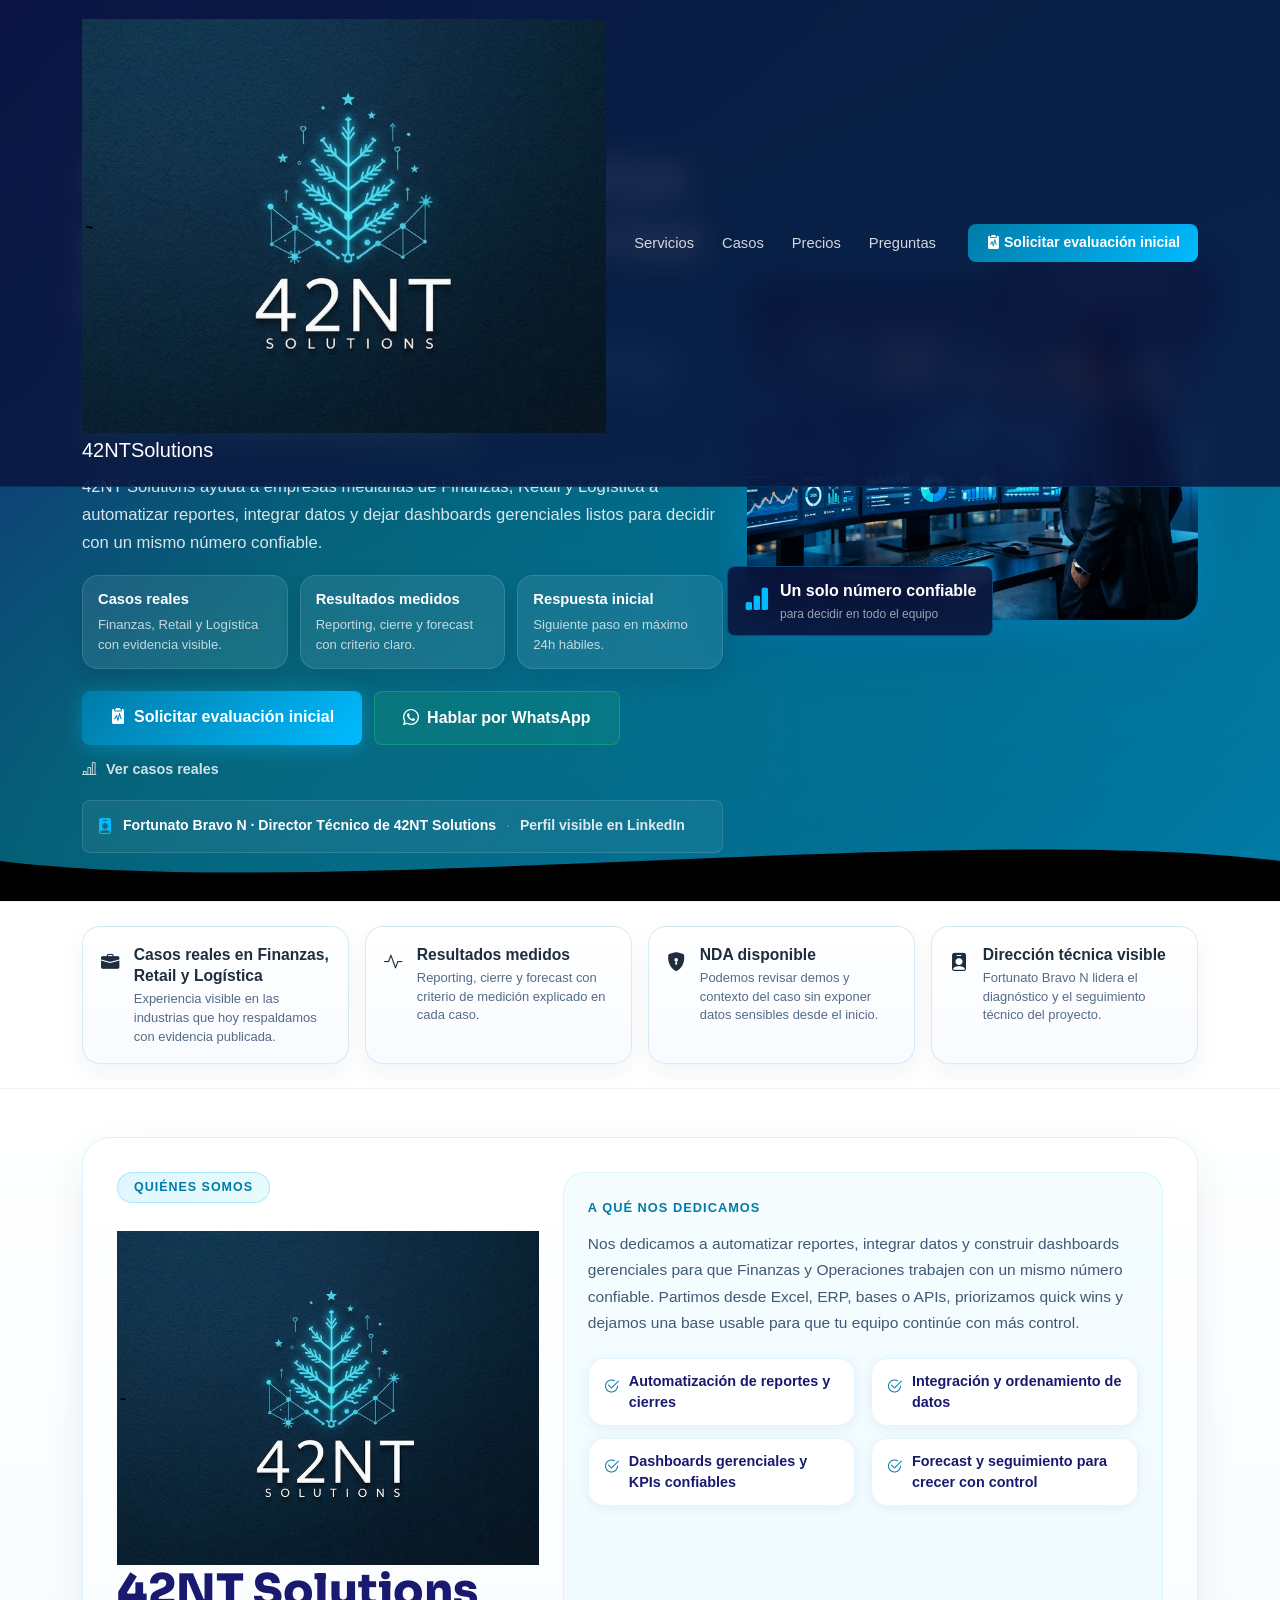
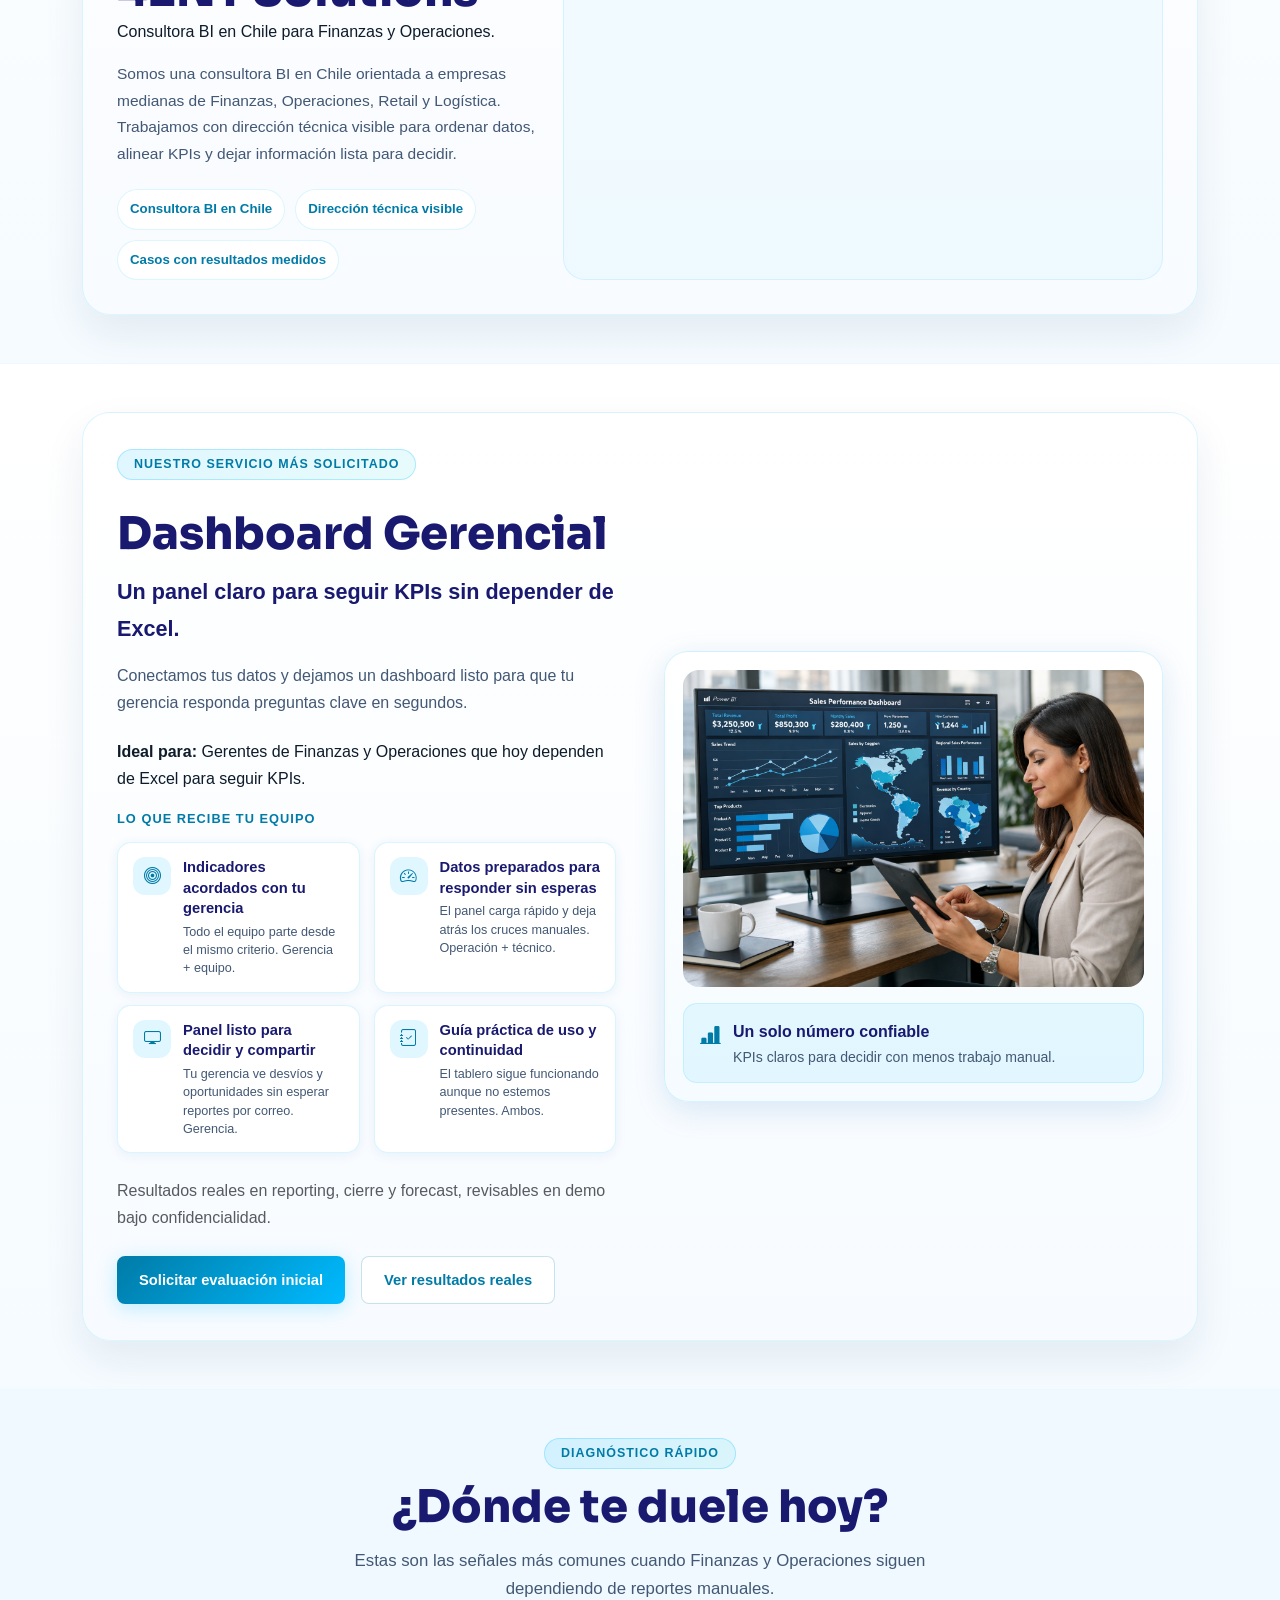
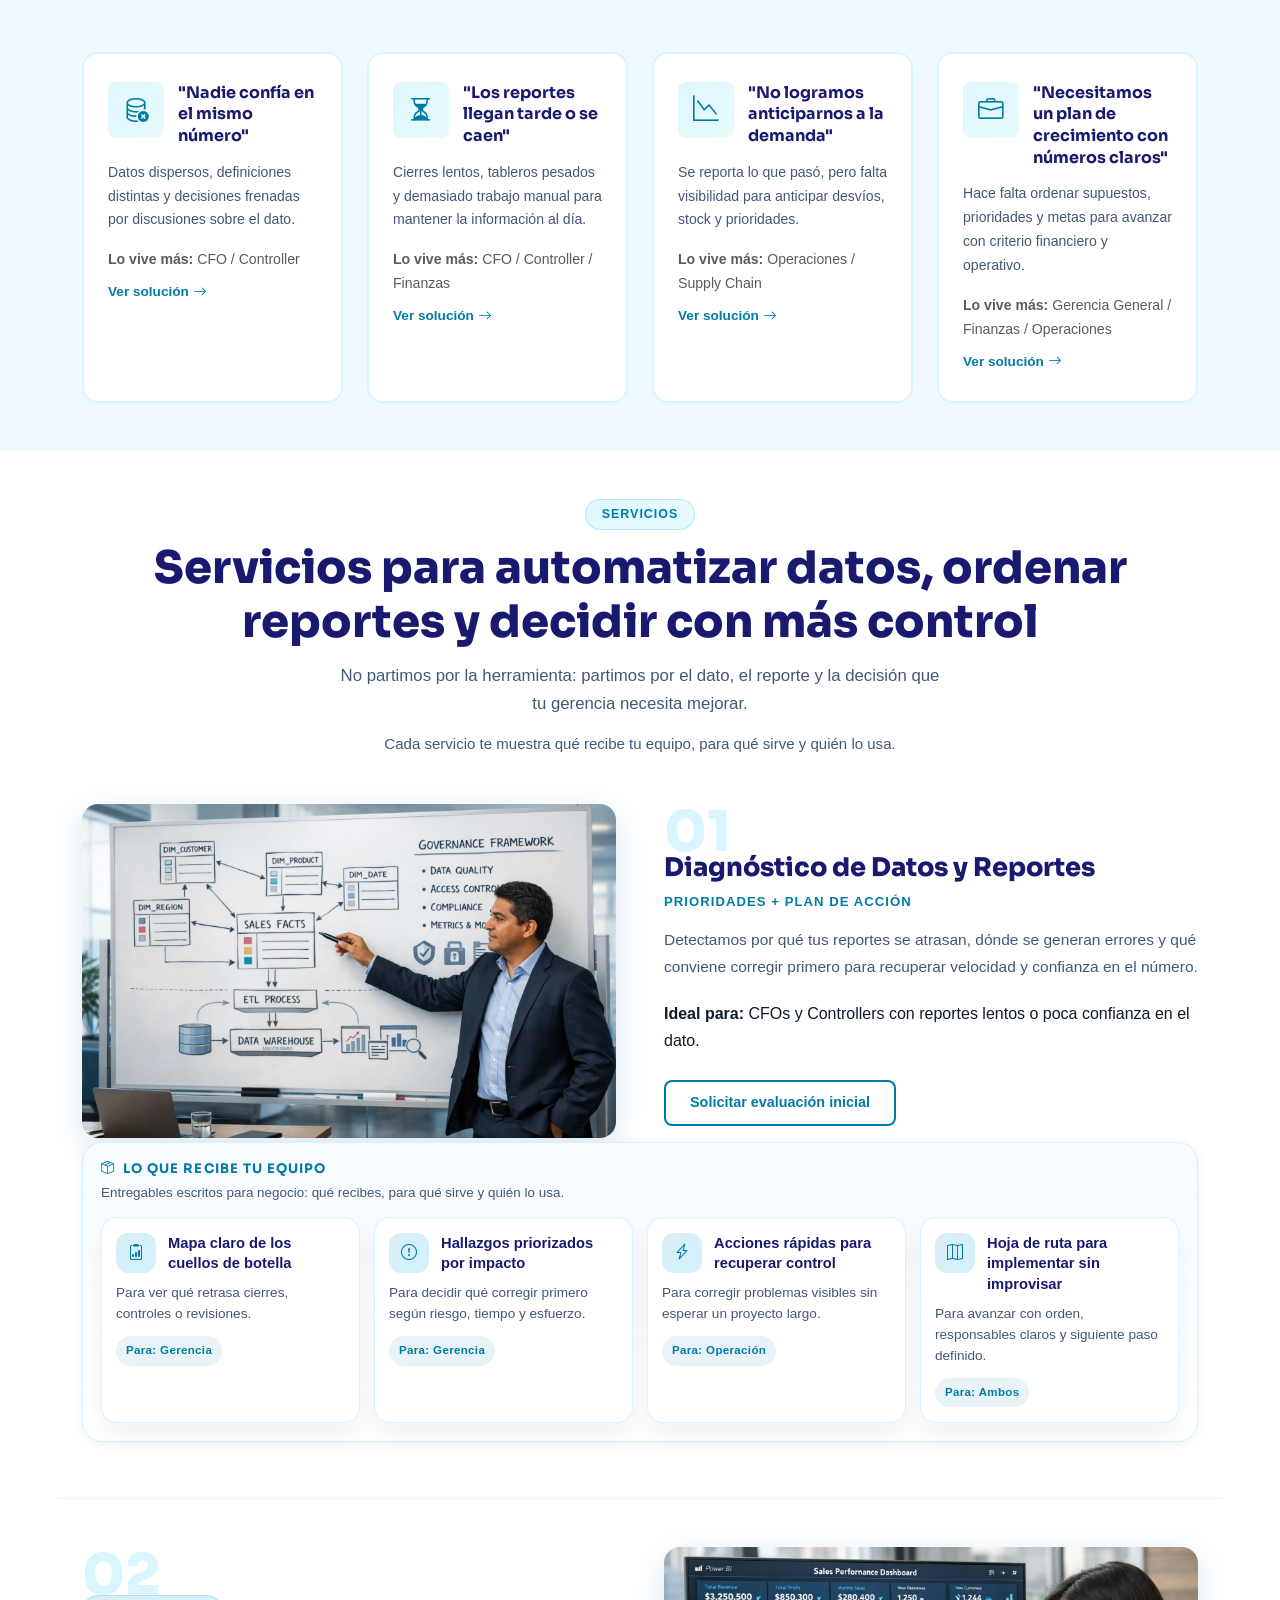
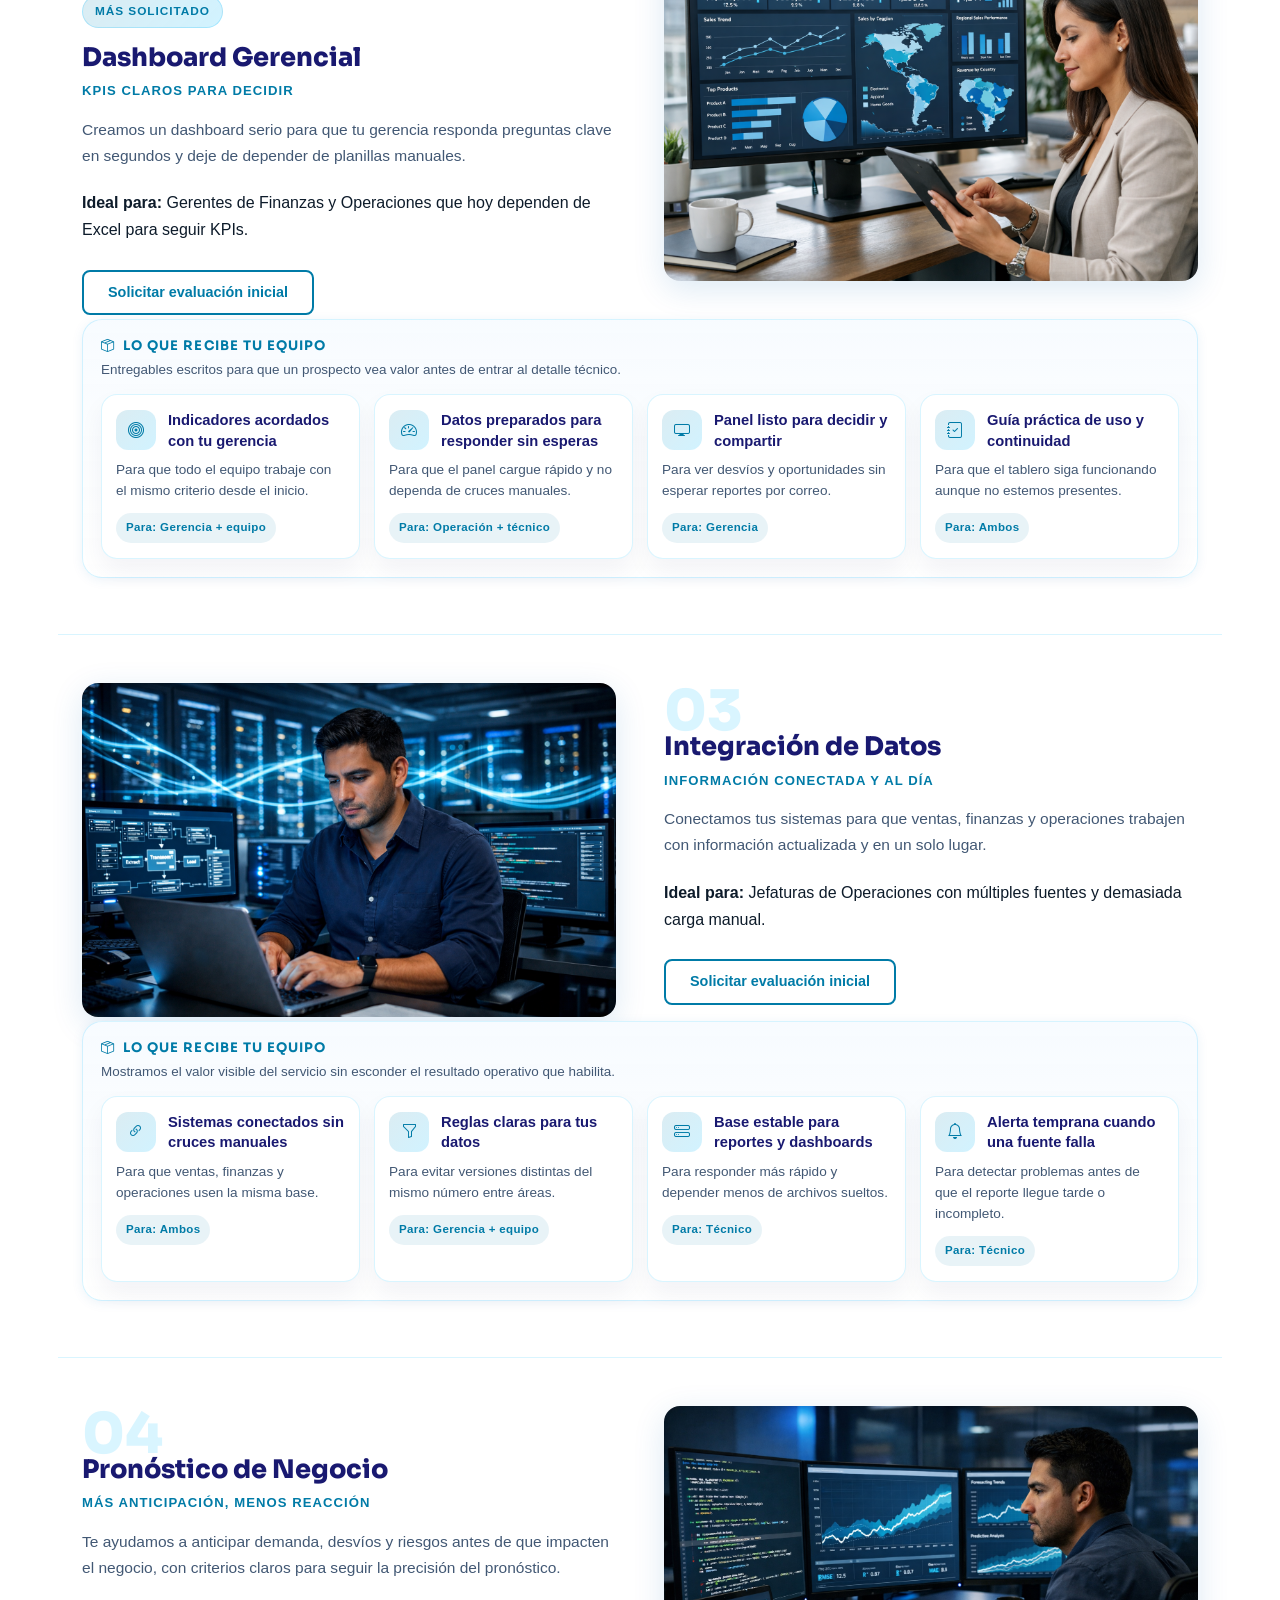
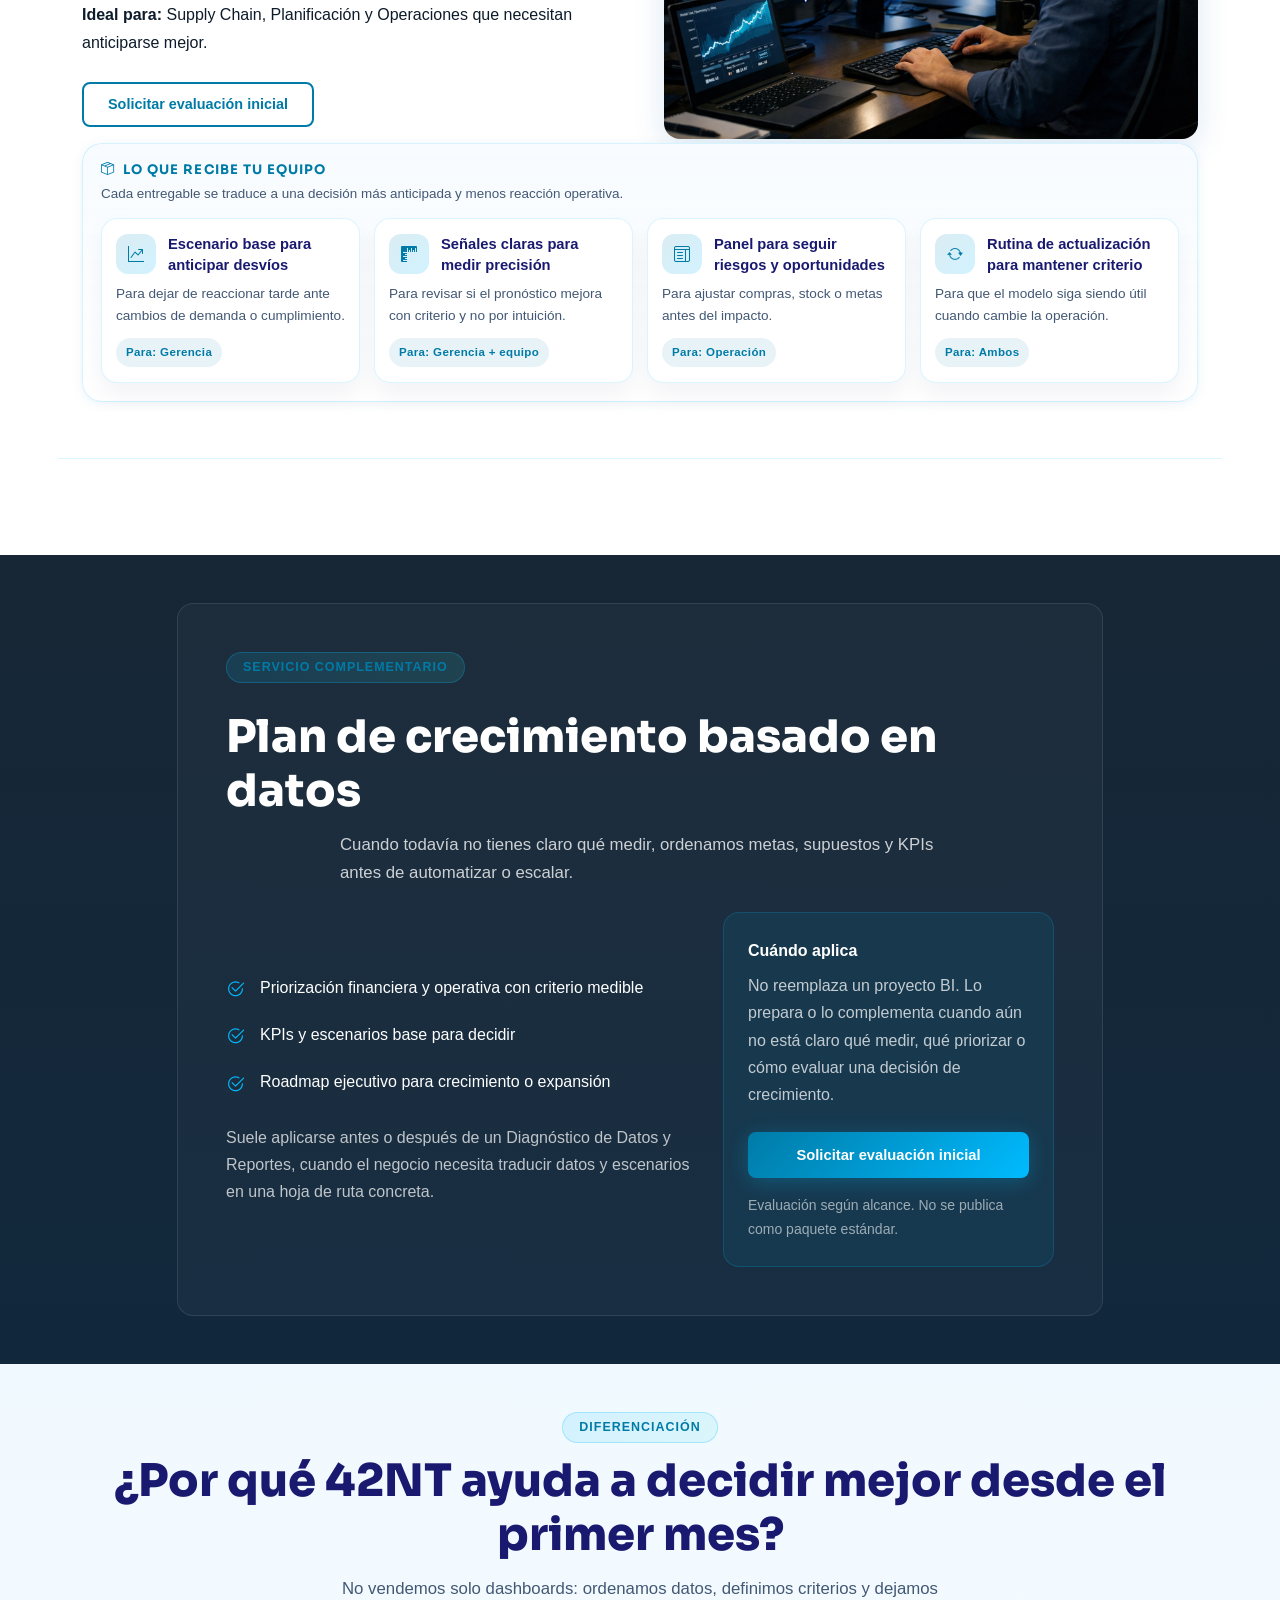
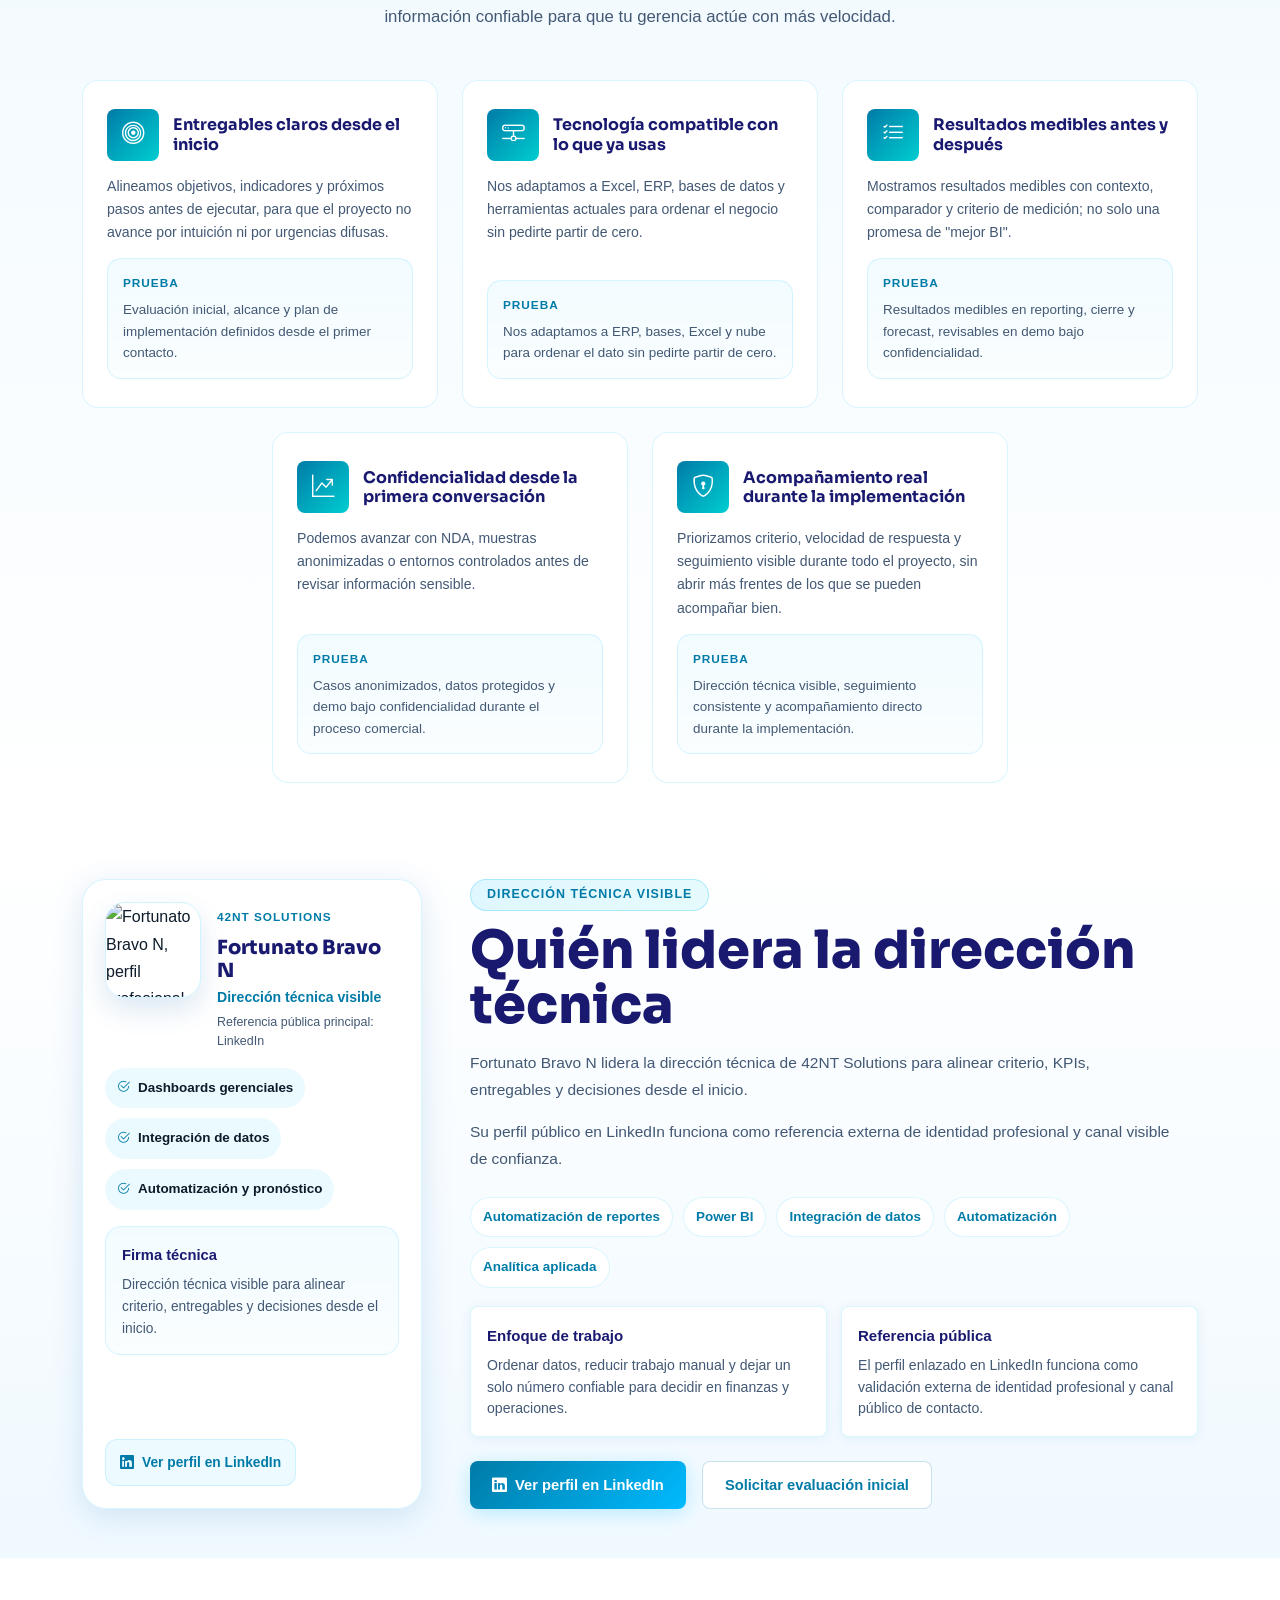
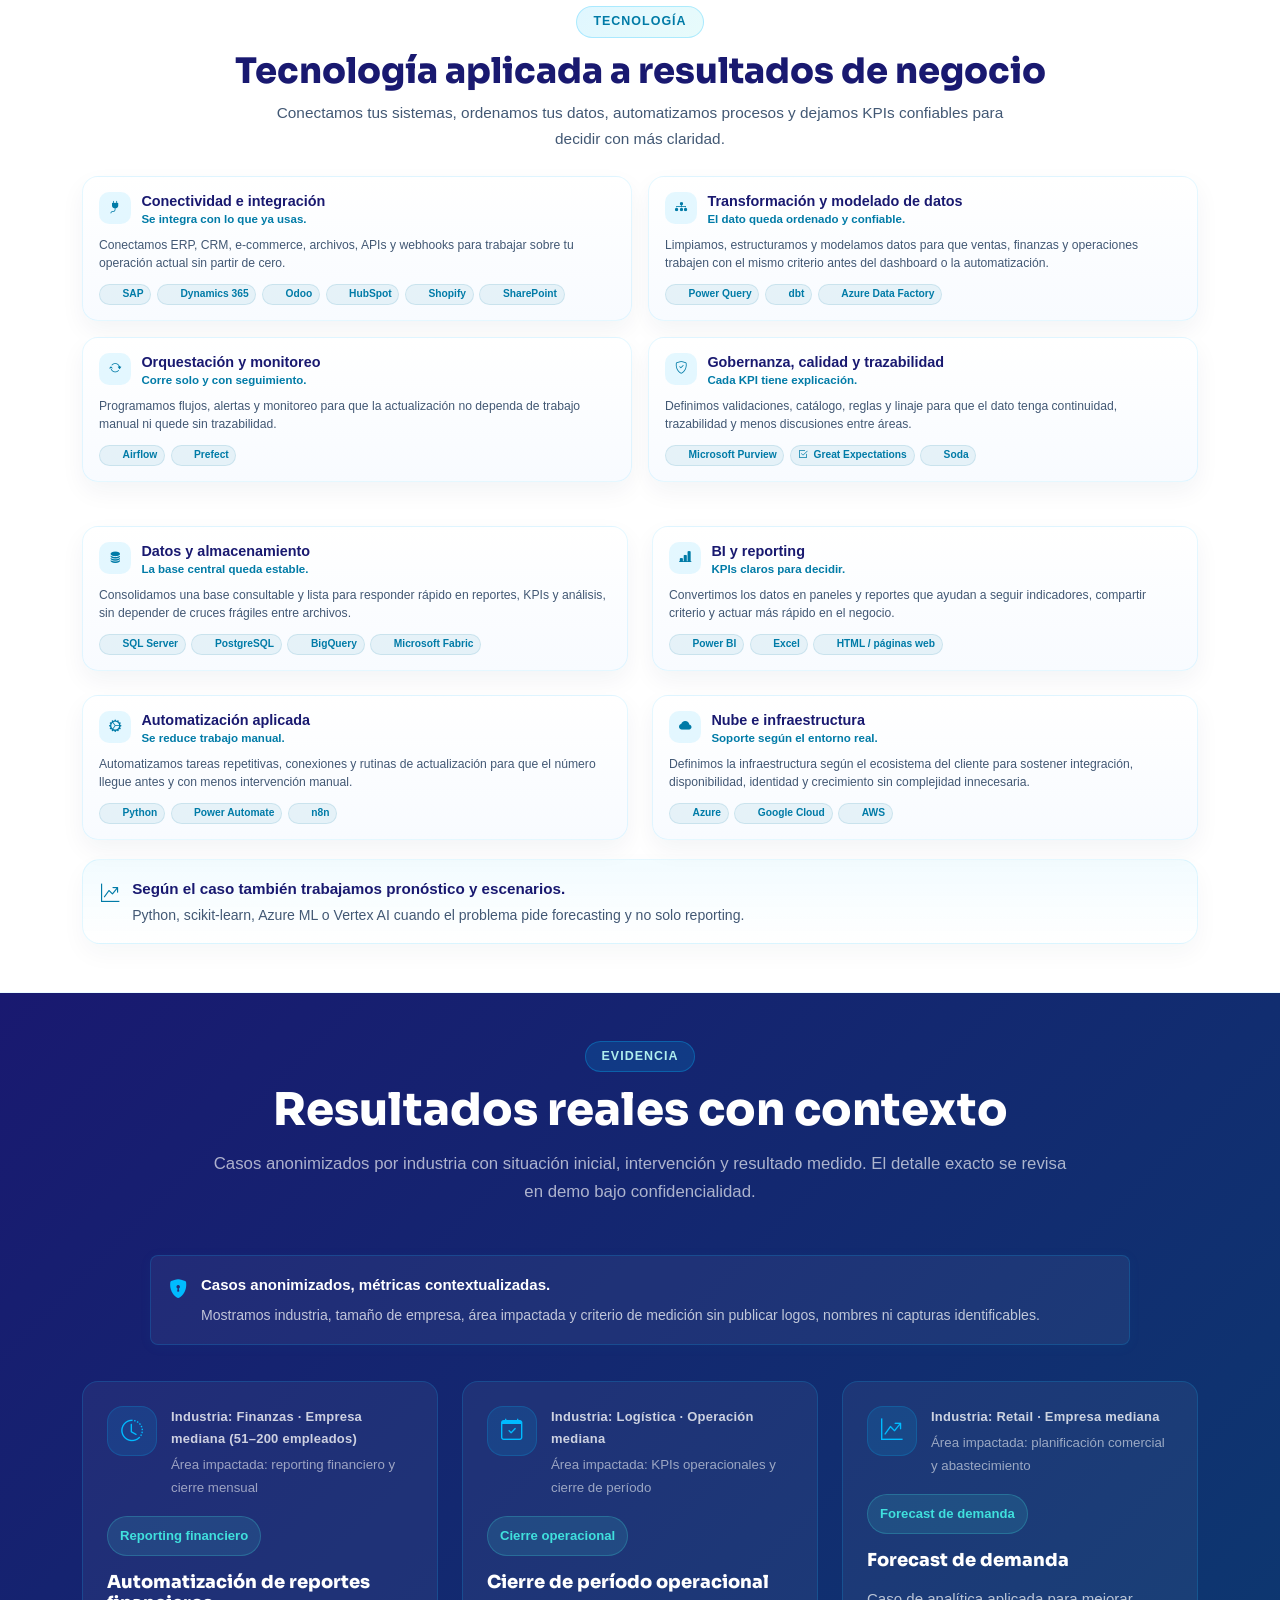
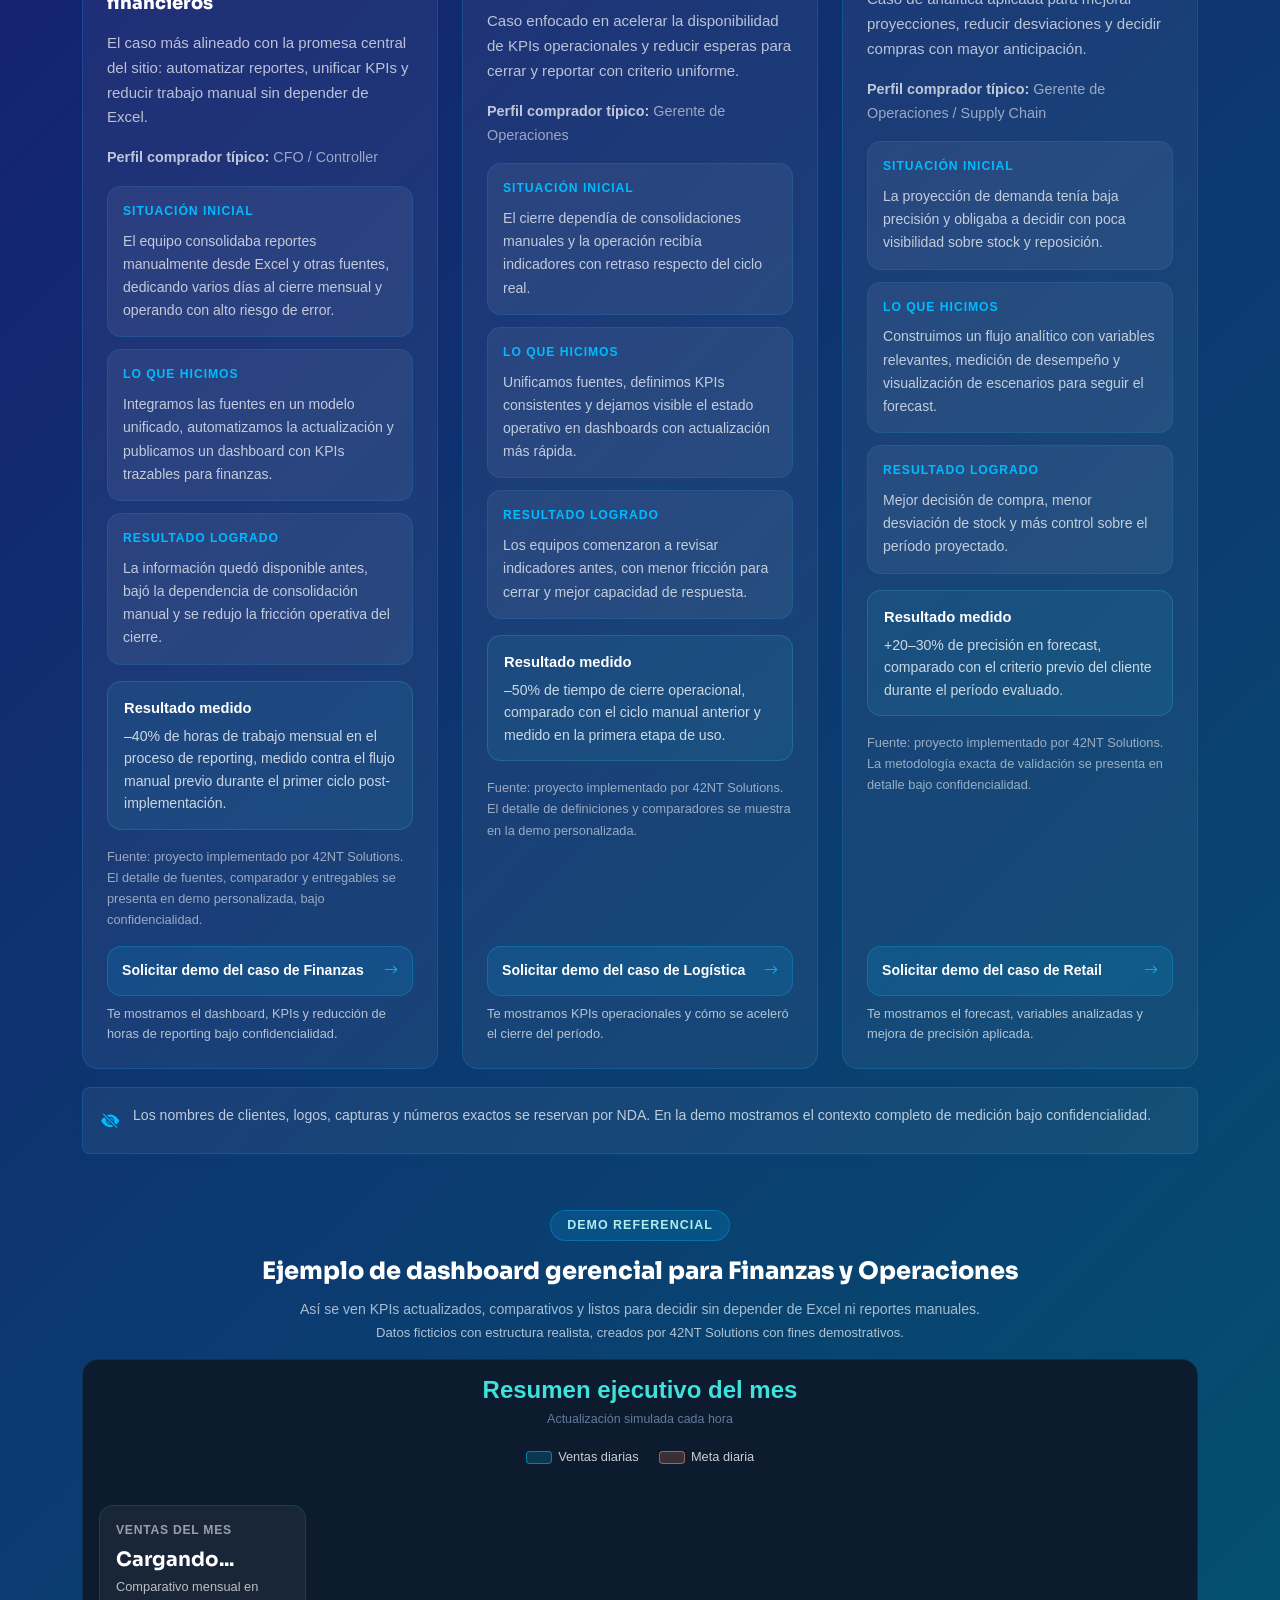
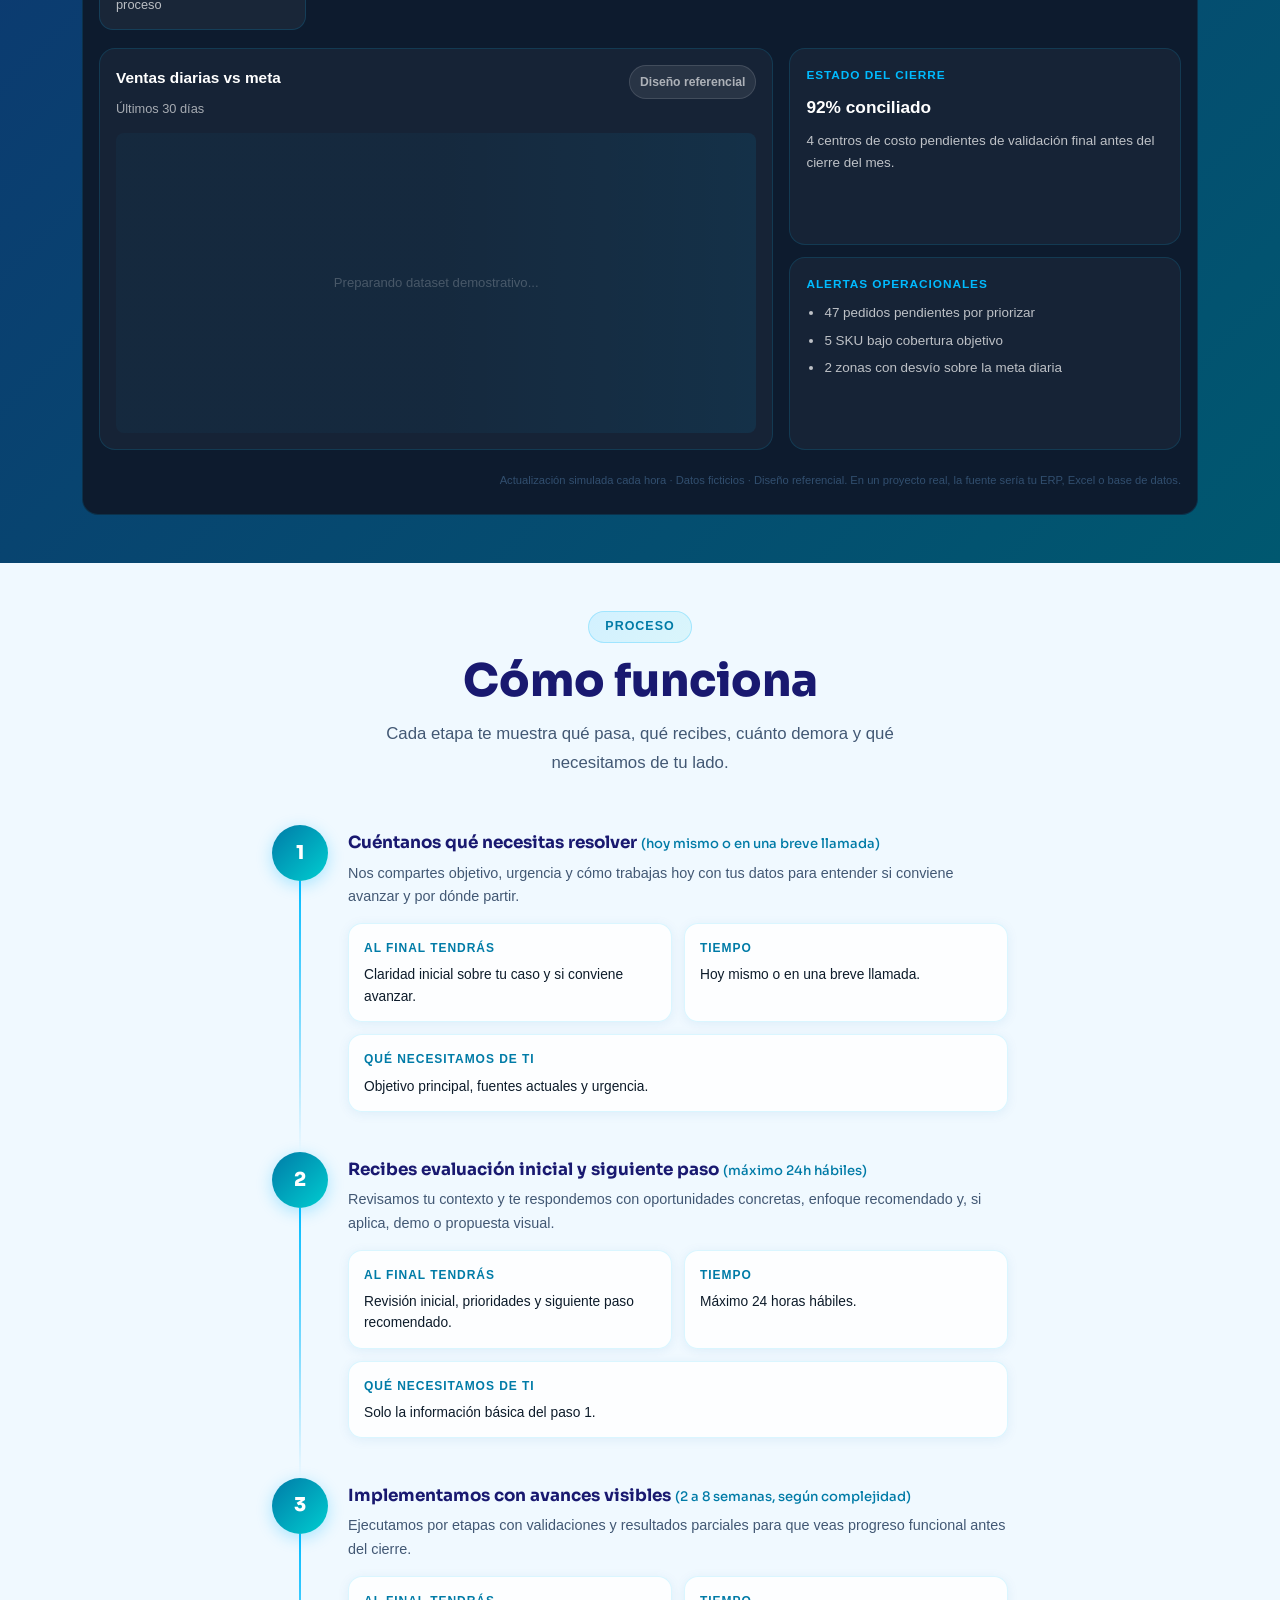
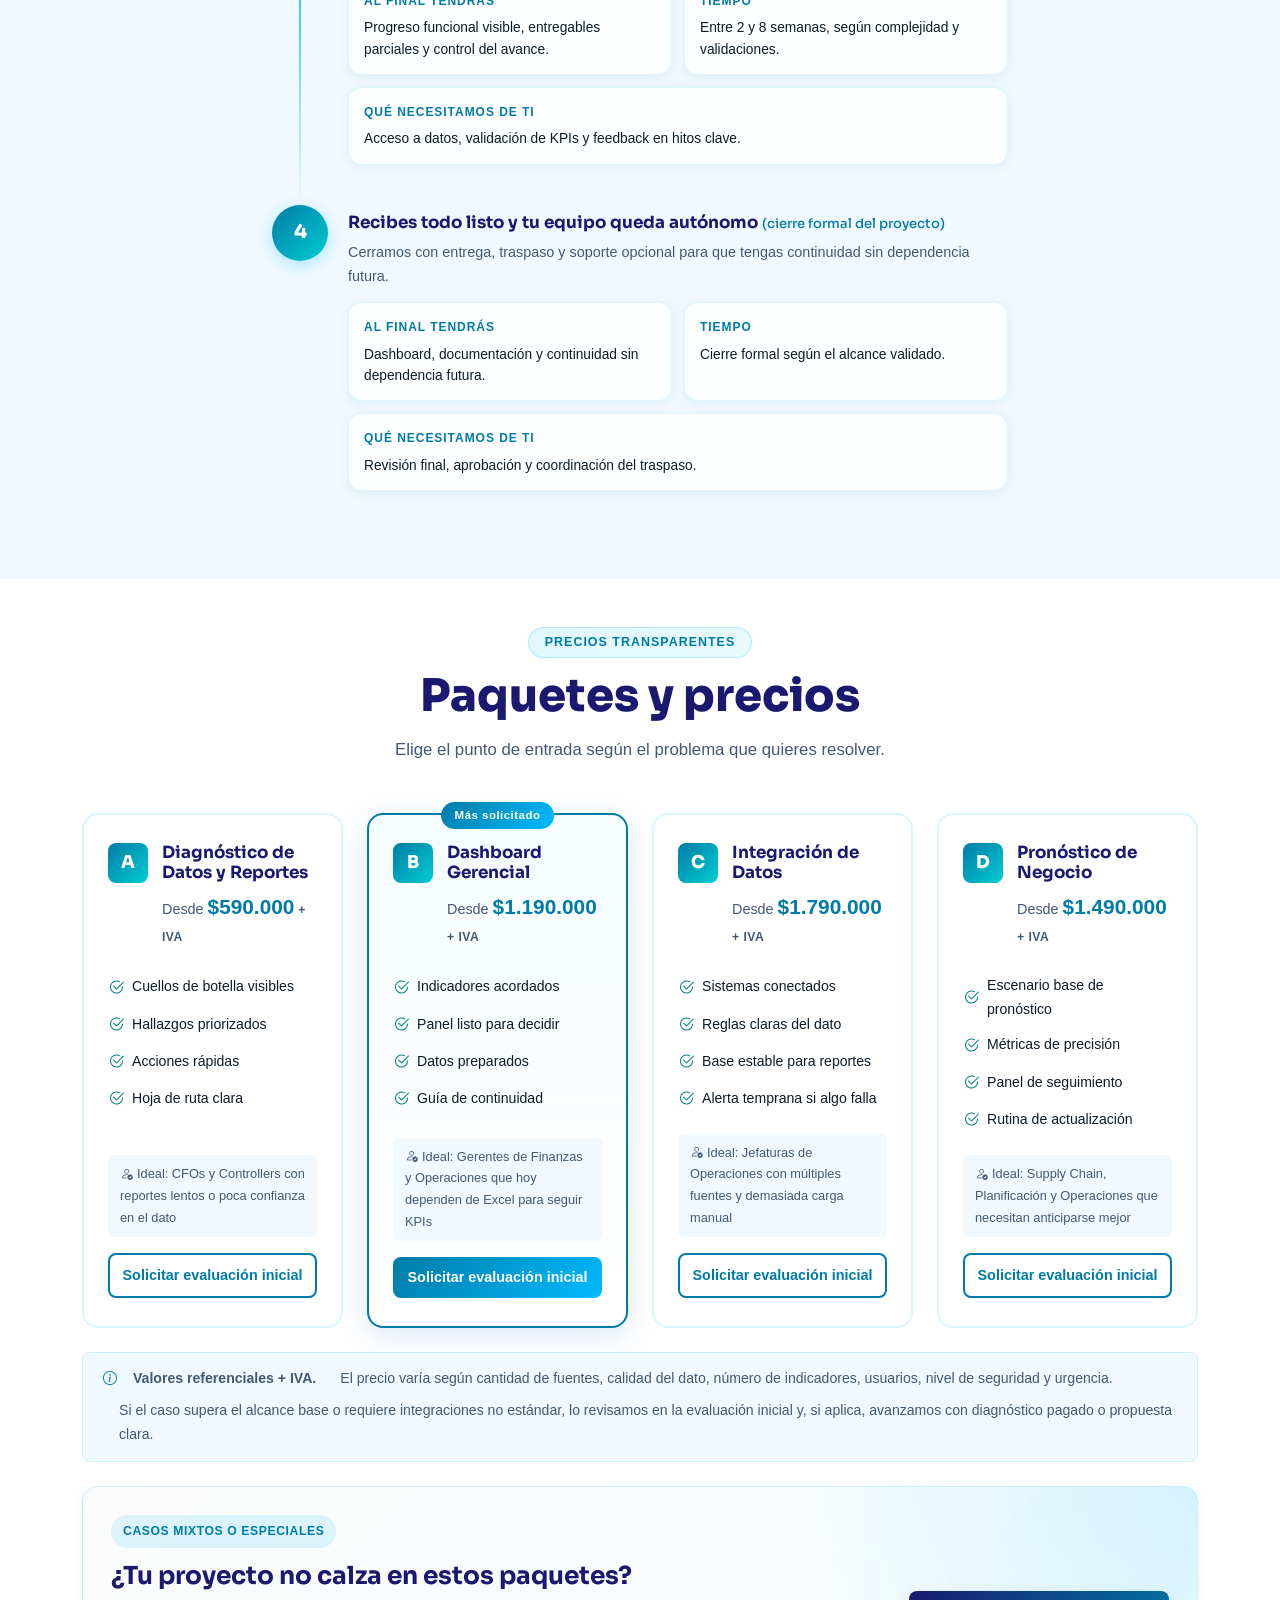
==== commit d8f3b804: "index.html" ====
--- a/index.html
+++ b/index.html
@@ -38,6 +38,7 @@
     "name": "42NT Solutions",
     "description": "Consultora BI en Chile para empresas medianas. Automatizamos reportes, integramos datos y construimos dashboards gerenciales en Power BI para Finanzas y Operaciones.",
     "url": "https://42ntenterprise.github.io/Solutions/",
+    "logo": "https://42ntenterprise.github.io/Solutions/images/Logo%2042NT%20Solutions.jpg",
     "telephone": "+56948827168",
     "areaServed": "CL",
     "availableLanguage": "es",
@@ -203,9 +204,11 @@
 <!-- NAVBAR -->
 <nav class="navbar navbar-expand-lg navbar-dark fixed-top" id="mainNav">
   <div class="container">
-    <a class="navbar-brand d-flex align-items-center gap-2" href="#">
-      <span class="brand-icon"><i class="bi bi-bar-chart-fill"></i></span>
-      <span class="brand-text">42NT<span class="brand-accent">Solutions</span></span>
+    <a class="navbar-brand brand-logo-link" href="#" aria-label="42NT Solutions">
+      <img class="brand-logo-img" src="images/Logo%2042NT%20Solutions.jpg" alt="Logo 42NT Solutions" fetchpriority="high" decoding="async" />
+      <span class="brand-wordmark" aria-hidden="true">
+        <span class="brand-wordmark-main">42NT</span><span class="brand-wordmark-accent">Solutions</span>
+      </span>
     </a>
     <button class="navbar-toggler border-0" type="button" data-bs-toggle="collapse" data-bs-target="#navMenu" aria-label="Abrir men&uacute;">
       <span class="navbar-toggler-icon"></span>
@@ -331,7 +334,13 @@
         <div class="col-lg-5">
           <div class="about-summary-block">
             <span class="section-badge">Qui&eacute;nes somos</span>
-            <h2 class="section-title mt-3">42NT Solutions</h2>
+            <div class="about-summary-brand mt-3">
+              <img class="about-summary-logo" src="images/Logo%2042NT%20Solutions.jpg" alt="Logo 42NT Solutions" loading="lazy" decoding="async" />
+              <div class="about-summary-brand-copy">
+                <h2 class="section-title mb-0">42NT Solutions</h2>
+                <p class="about-summary-brand-note">Consultora BI en Chile para Finanzas y Operaciones.</p>
+              </div>
+            </div>
             <p class="about-summary-copy">Somos una consultora BI en Chile orientada a empresas medianas de Finanzas, Operaciones, Retail y Log&iacute;stica. Trabajamos con direcci&oacute;n t&eacute;cnica visible para ordenar datos, alinear KPIs y dejar informaci&oacute;n lista para decidir.</p>
             <div class="about-summary-chips">
               <span>Consultora BI en Chile</span>
@@ -1846,8 +1855,10 @@
   <div class="container">
     <div class="row align-items-center">
       <div class="col-md-4 text-center text-md-start mb-3 mb-md-0">
-        <span class="brand-text footer-brand">42NT<span class="brand-accent">Solutions</span></span>
-        <p class="footer-tagline mt-1">Un solo n&uacute;mero confiable para decidir.</p>
+        <div class="footer-brand-block">
+          <img class="footer-logo-img" src="images/Logo%2042NT%20Solutions.jpg" alt="Logo 42NT Solutions" loading="lazy" decoding="async" />
+          <p class="footer-tagline mt-2">Un solo n&uacute;mero confiable para decidir.</p>
+        </div>
       </div>
       <div class="col-md-4 text-center mb-3 mb-md-0">
         <div class="footer-links">
--- a/style.css
+++ b/style.css
@@ -30,15 +30,16 @@
   --primary-light:  var(--sky-blue);
   --accent:         var(--turquoise);
   --accent-2:       var(--aquamarine);
+  --cyan-strong:    #06678b;
   --bg-dark:        var(--midnight-blue);
   --bg-section:     #f0f9ff;
   --bg-alt:         #e8f4fd;
   --text-dark:      #0d1b2a;
-  --text-muted:     #4a6080;
+  --text-muted:     #425874;
   --border-light:   rgba(0, 187, 255, 0.15);
 
-  --font-heading:   'Sora', 'Inter', sans-serif;
-  --font-body:      'Inter', sans-serif;
+  --font-heading:   'Sora', sans-serif;
+  --font-body:      'DM Sans', sans-serif;
 
   --radius-sm:  8px;
   --radius-md:  16px;
@@ -61,6 +62,7 @@
   background: #fff;
   overflow-x: hidden;
   line-height: 1.7;
+  font-synthesis: none;
 }
 
 img {
@@ -76,6 +78,7 @@
   font-family: var(--font-heading);
   font-weight: 700;
   line-height: 1.2;
+  font-synthesis: none;
 }
 
 .text-gradient {
@@ -233,14 +236,14 @@
   padding: 6px 16px;
   border-radius: 50px;
   font-size: 0.82rem;
-  font-weight: 600;
+  font-weight: 700;
   letter-spacing: 0.04em;
   backdrop-filter: blur(8px);
 }
 
 .hero-h1 {
   font-size: clamp(2rem, 4.5vw, 3.4rem);
-  font-weight: 900;
+  font-weight: 800;
   color: #fff;
   line-height: 1.12;
   margin-bottom: 20px;
@@ -248,72 +251,51 @@
 }
 
 .hero-subtitle {
-  font-size: 1.05rem;
-  color: rgba(255,255,255,0.78);
-  margin-bottom: 28px;
-  max-width: 560px;
-  line-height: 1.7;
-}
-
-.hero-fit-line {
-  max-width: 700px;
-  margin: 0 0 26px;
-  color: rgba(255,255,255,0.68);
+  font-size: 1.04rem;
+  color: rgba(255,255,255,0.84);
+  margin-bottom: 18px;
+  max-width: 720px;
+  line-height: 1.68;
+}
+
+.hero-proof-grid {
+  display: grid;
+  grid-template-columns: repeat(3, minmax(0, 1fr));
+  gap: 12px;
+  max-width: 760px;
+  margin: 0 0 22px;
+}
+
+.hero-proof-card {
+  min-height: 100%;
+  padding: 14px 15px;
+  border-radius: 16px;
+  border: 1px solid rgba(255,255,255,0.12);
+  background: rgba(255,255,255,0.08);
+  box-shadow: 0 10px 24px rgba(6, 20, 48, 0.12);
+}
+
+.hero-proof-label {
+  display: block;
+  color: #fff;
   font-size: 0.92rem;
-  line-height: 1.7;
-}
-
-.hero-fit-line strong {
-  color: #fff;
-  font-weight: 700;
-}
-
-/* Hero benefits */
-.hero-benefits {
-  max-width: 760px;
-  margin-bottom: 18px;
-}
-
-.hero-benefits .benefit-card {
-  display: flex;
-  align-items: flex-start;
-  gap: 10px;
-  background: rgba(255,255,255,0.06);
-  border: 1px solid rgba(0,187,255,0.2);
-  border-radius: var(--radius-sm);
-  padding: 12px 14px;
-  height: 100%;
-  transition: background 0.2s, border-color 0.2s;
-}
-
-.hero-benefits .benefit-card:hover {
-  background: rgba(0,187,255,0.1);
-  border-color: rgba(0,187,255,0.4);
-}
-
-.hero-benefits .benefit-card i {
-  font-size: 1.4rem;
-  color: var(--cyan);
-  flex-shrink: 0;
-  margin-top: 2px;
-}
-
-.hero-benefits .benefit-card div {
-  display: flex;
-  flex-direction: column;
-}
-
-.hero-benefits .benefit-card strong {
-  color: #fff;
-  font-size: 0.88rem;
   font-weight: 700;
   line-height: 1.3;
-}
-
-.hero-benefits .benefit-card span {
-  color: rgba(255,255,255,0.65);
-  font-size: 0.78rem;
-  margin-top: 2px;
+  margin-bottom: 6px;
+}
+
+.hero-proof-copy {
+  display: block;
+  color: rgba(255,255,255,0.74);
+  font-size: 0.82rem;
+  line-height: 1.5;
+}
+
+.hero-action-row {
+  display: flex;
+  flex-wrap: wrap;
+  gap: 12px;
+  margin-bottom: 12px;
 }
 
 /* Hero CTAs */
@@ -335,21 +317,22 @@
   color: #fff;
 }
 
-.btn-hero-secondary {
-  background: rgba(255,255,255,0.08);
+.btn-hero-whatsapp {
+  background: rgba(37,211,102,0.12);
   color: #fff;
   font-weight: 600;
   font-size: 1rem;
   padding: 14px 28px;
   border-radius: var(--radius-sm);
-  border: 1px solid rgba(255,255,255,0.25);
-  transition: background 0.2s, border-color 0.2s;
-}
-
-.btn-hero-secondary:hover {
-  background: rgba(37,211,102,0.15);
-  border-color: rgba(37,211,102,0.5);
-  color: #25D366;
+  border: 1px solid rgba(37,211,102,0.34);
+  transition: background 0.2s, border-color 0.2s, color 0.2s, transform 0.2s;
+}
+
+.btn-hero-whatsapp:hover {
+  background: rgba(37,211,102,0.18);
+  border-color: rgba(37,211,102,0.62);
+  color: #fff;
+  transform: translateY(-1px);
 }
 
 .btn-hero-outline {
@@ -392,66 +375,72 @@
   color: #fff;
 }
 
+.hero-link-row {
+  display: flex;
+  align-items: center;
+  gap: 14px;
+  margin-bottom: 18px;
+}
+
+.hero-inline-link {
+  display: inline-flex;
+  align-items: center;
+  gap: 6px;
+  color: rgba(255,255,255,0.82);
+  text-decoration: none;
+  font-size: 0.9rem;
+  font-weight: 700;
+  transition: color 0.2s, transform 0.2s;
+}
+
+.hero-inline-link:hover {
+  color: #fff;
+  transform: translateX(2px);
+}
+
 /* Micro-trust */
 .micro-trust {
   display: flex;
-  align-items: flex-start;
-  gap: 12px;
+  align-items: center;
+  gap: 10px;
   background: rgba(255,255,255,0.06);
   border: 1px solid rgba(255,255,255,0.12);
   border-radius: var(--radius-sm);
-  padding: 12px 16px;
-  max-width: 520px;
-}
-
-.micro-avatar {
-  width: 48px;
-  height: 48px;
-  border-radius: 50%;
-  object-fit: cover;
-  border: 2px solid var(--cyan);
+  padding: 12px 14px;
+  max-width: 760px;
+}
+
+.micro-trust i {
+  color: var(--cyan);
+  font-size: 1rem;
   flex-shrink: 0;
 }
 
-.micro-text {
-  display: flex;
-  flex-direction: column;
-  gap: 10px;
-}
-
-.micro-text span {
-  color: rgba(255,255,255,0.85);
-  font-size: 0.85rem;
-}
-
-.micro-title {
-  color: rgba(255,255,255,0.92) !important;
-  font-size: 0.88rem !important;
+.micro-trust-line {
+  margin: 0;
+  color: rgba(255,255,255,0.78);
+  font-size: 0.88rem;
   line-height: 1.55;
-  font-weight: 600;
-}
-
-.micro-badges {
-  display: flex;
-  flex-wrap: wrap;
-  gap: 8px;
-}
-
-.micro-badges span {
-  display: inline-flex;
-  align-items: center;
-  padding: 6px 10px;
-  border-radius: 999px;
-  background: rgba(255,255,255,0.08);
-  border: 1px solid rgba(255,255,255,0.12);
-  color: rgba(255,255,255,0.78);
-  font-size: 0.76rem !important;
-  font-weight: 600;
-  line-height: 1;
-}
-
-.micro-badges i {
-  color: var(--cyan);
+}
+
+.micro-trust-line strong {
+  color: #fff;
+  font-weight: 700;
+}
+
+.micro-trust-separator {
+  margin: 0 6px;
+  color: rgba(255,255,255,0.35);
+}
+
+.micro-trust-link {
+  color: rgba(255,255,255,0.86);
+  font-weight: 700;
+  text-decoration: none;
+}
+
+.micro-trust-link:hover {
+  color: #fff;
 }
 
 /* Hero image */
@@ -547,6 +536,13 @@
   color: var(--text-dark);
 }
 
+.pain-head {
+  display: flex;
+  align-items: flex-start;
+  gap: 14px;
+  margin-bottom: 14px;
+}
+
 .pain-icon {
   width: 56px;
   height: 56px;
@@ -557,14 +553,16 @@
   justify-content: center;
   font-size: 1.6rem;
   color: var(--cerulean);
-  margin-bottom: 16px;
+  margin-bottom: 0;
+  flex-shrink: 0;
 }
 
 .pain-card h5 {
   font-size: 1rem;
   font-weight: 700;
-  margin-bottom: 10px;
+  margin-bottom: 0;
   color: var(--midnight-blue);
+  line-height: 1.35;
 }
 
 .pain-card p {
@@ -580,6 +578,143 @@
   display: flex;
   align-items: center;
   gap: 4px;
+}
+
+/* ============================================================
+   ABOUT SUMMARY
+============================================================ */
+.about-summary-section {
+  background: linear-gradient(180deg, #ffffff 0%, #f5fbff 100%);
+  border-bottom: 1px solid rgba(0, 187, 255, 0.08);
+}
+
+.about-summary-card {
+  padding: 34px 34px;
+  border-radius: 28px;
+  border: 1px solid rgba(0, 187, 255, 0.14);
+  background: linear-gradient(180deg, #ffffff 0%, #f8fbff 100%);
+  box-shadow: 0 18px 40px rgba(8, 45, 88, 0.08);
+}
+
+.about-summary-block {
+  height: 100%;
+}
+
+.about-summary-block-alt {
+  padding: 24px 24px;
+  border-radius: 22px;
+  border: 1px solid rgba(0, 187, 255, 0.12);
+  background: rgba(0, 187, 255, 0.04);
+}
+
+.about-summary-kicker {
+  margin: 0 0 12px;
+  font-size: 0.8rem;
+  font-weight: 800;
+  letter-spacing: 0.08em;
+  text-transform: uppercase;
+  color: var(--cerulean);
+}
+
+.about-summary-copy {
+  margin: 0;
+  color: var(--text-muted);
+  font-size: 0.97rem;
+  line-height: 1.7;
+}
+
+.about-summary-chips {
+  display: flex;
+  flex-wrap: wrap;
+  gap: 10px;
+  margin-top: 22px;
+}
+
+.about-summary-chips span {
+  display: inline-flex;
+  align-items: center;
+  padding: 8px 12px;
+  border-radius: 999px;
+  background: #fff;
+  border: 1px solid rgba(0, 187, 255, 0.14);
+  color: var(--cerulean);
+  font-size: 0.83rem;
+  font-weight: 700;
+}
+
+.about-summary-points {
+  display: grid;
+  grid-template-columns: repeat(2, minmax(0, 1fr));
+  gap: 12px 16px;
+  margin-top: 22px;
+}
+
+.about-summary-point {
+  display: flex;
+  align-items: flex-start;
+  gap: 10px;
+  padding: 12px 14px;
+  border-radius: 16px;
+  border: 1px solid rgba(0, 187, 255, 0.12);
+  background: #fff;
+  box-shadow: var(--shadow-sm);
+}
+
+.about-summary-point i {
+  color: var(--cerulean);
+  font-size: 1rem;
+  flex-shrink: 0;
+  margin-top: 2px;
+}
+
+.about-summary-point span {
+  color: var(--midnight-blue);
+  font-size: 0.9rem;
+  font-weight: 600;
+  line-height: 1.45;
+}
+
+@media (max-width: 991px) {
+  .about-summary-card {
+    padding: 28px 24px;
+  }
+
+  .about-summary-points {
+    grid-template-columns: 1fr;
+  }
+}
+
+@media (max-width: 575px) {
+  .about-summary-card {
+    padding: 22px 18px;
+    border-radius: 22px;
+  }
+
+  .about-summary-block-alt {
+    padding: 18px 16px;
+    border-radius: 18px;
+  }
+
+  .about-summary-copy {
+    font-size: 0.92rem;
+  }
+
+  .about-summary-chips {
+    gap: 8px;
+  }
+
+  .about-summary-chips span {
+    font-size: 0.78rem;
+    padding: 7px 10px;
+  }
+
+  .about-summary-point {
+    padding: 11px 12px;
+  }
+
+  .about-summary-point span {
+    font-size: 0.86rem;
+  }
 }
 
 /* ============================================================
@@ -590,17 +725,12 @@
   border-bottom: 1px solid rgba(0, 187, 255, 0.08);
 }
 
-.anchor-badge {
-  display: inline-flex;
-  align-items: center;
-  padding: 6px 12px;
-  border-radius: 999px;
-  background: linear-gradient(135deg, rgba(0,123,167,0.14), rgba(0,187,255,0.18));
-  color: var(--cerulean);
-  font-size: 0.74rem;
-  font-weight: 800;
-  letter-spacing: 0.08em;
-  text-transform: uppercase;
+.anchor-service-frame {
+  padding: 36px 34px;
+  border-radius: 28px;
+  border: 1px solid rgba(0, 187, 255, 0.14);
+  background: linear-gradient(180deg, #ffffff 0%, #f7fbff 100%);
+  box-shadow: 0 18px 40px rgba(8, 45, 88, 0.08);
 }
 
 .anchor-service-subtitle {
@@ -617,29 +747,59 @@
   margin-bottom: 22px;
 }
 
+.anchor-deliverables-label {
+  margin-bottom: 12px;
+  font-size: 0.8rem;
+  font-weight: 800;
+  letter-spacing: 0.08em;
+  text-transform: uppercase;
+  color: var(--cerulean);
+}
+
 .anchor-deliverables {
   display: grid;
   grid-template-columns: repeat(2, minmax(0, 1fr));
-  gap: 10px 14px;
+  gap: 12px 14px;
 }
 
 .anchor-deliverable {
   display: flex;
-  align-items: center;
-  gap: 10px;
-  padding: 12px 14px;
+  align-items: flex-start;
+  gap: 12px;
+  padding: 14px 15px;
   background: #fff;
   border: 1px solid var(--border-light);
+  border-radius: 14px;
+  box-shadow: var(--shadow-sm);
+  min-height: 100%;
+}
+
+.anchor-deliverable i {
+  color: var(--cerulean);
+  font-size: 1.05rem;
+  flex-shrink: 0;
+  width: 38px;
+  height: 38px;
+  display: inline-flex;
+  align-items: center;
+  justify-content: center;
   border-radius: 12px;
-  box-shadow: var(--shadow-sm);
-  font-size: 0.9rem;
-  color: var(--text-dark);
-}
-
-.anchor-deliverable i {
-  color: var(--cerulean);
-  font-size: 1rem;
-  flex-shrink: 0;
+  background: rgba(0,187,255,0.12);
+}
+
+.anchor-deliverable strong {
+  display: block;
+  color: var(--midnight-blue);
+  font-size: 0.92rem;
+  line-height: 1.4;
+  margin-bottom: 4px;
+}
+
+.anchor-deliverable small {
+  display: block;
+  color: var(--text-muted);
+  font-size: 0.79rem;
+  line-height: 1.45;
 }
 
 .anchor-metrics {
@@ -767,6 +927,13 @@
   background: #fff;
 }
 
+.services-helper-copy {
+  max-width: 760px;
+  margin: 12px auto 0;
+  color: var(--text-muted);
+  font-size: 0.94rem;
+}
+
 .border-bottom-subtle {
   border-bottom: 1px solid var(--border-light) !important;
 }
@@ -780,6 +947,10 @@
   transition: transform 0.3s, box-shadow 0.3s;
 }
 
+.service-row {
+  align-items: flex-start !important;
+}
+
 .service-img:hover {
   transform: scale(1.02);
   box-shadow: var(--shadow-lg);
@@ -832,11 +1003,12 @@
 }
 
 .deliverables {
-  background: var(--bg-section);
-  border-left: 3px solid var(--cyan);
-  border-radius: 0 var(--radius-sm) var(--radius-sm) 0;
-  padding: 16px 20px;
+  background: linear-gradient(180deg, rgba(247,251,255,0.96) 0%, #fff 100%);
+  border: 1px solid rgba(0,187,255,0.16);
+  border-radius: 20px;
+  padding: 18px;
   margin-bottom: 8px;
+  box-shadow: var(--shadow-sm);
 }
 
 .deliverables h6 {
@@ -845,19 +1017,89 @@
   text-transform: uppercase;
   letter-spacing: 0.08em;
   color: var(--cerulean);
-  margin-bottom: 10px;
-}
-
-.deliverables ul {
-  list-style: none;
-  padding: 0;
+  margin-bottom: 6px;
+}
+
+.deliverables-head p {
+  margin: 0 0 14px;
+  color: var(--text-muted);
+  font-size: 0.84rem;
+  line-height: 1.5;
+}
+
+.deliverables-grid {
+  display: grid;
+  grid-template-columns: repeat(2, minmax(0, 1fr));
+  gap: 14px;
+}
+
+.service-deliverables-wrap {
+  margin-top: 4px;
+}
+
+.service-deliverables .deliverables-grid {
+  grid-template-columns: repeat(4, minmax(0, 1fr));
+}
+
+.service-deliverables-wrap .btn-service {
+  margin-top: 16px !important;
+}
+
+.deliverable-card {
+  min-height: 100%;
+  padding: 15px 14px;
+  background: #fff;
+  border: 1px solid var(--border-light);
+  border-radius: 16px;
+  box-shadow: 0 12px 24px rgba(6,27,75,0.05);
+}
+
+.deliverable-card-top {
+  display: flex;
+  align-items: flex-start;
+  gap: 12px;
+  margin-bottom: 8px;
+}
+
+.deliverable-icon {
+  width: 40px;
+  height: 40px;
+  display: inline-flex;
+  align-items: center;
+  justify-content: center;
+  flex-shrink: 0;
+  border-radius: 12px;
+  background: linear-gradient(135deg, rgba(0,123,167,0.14), rgba(0,187,255,0.18));
+  color: var(--cerulean);
+  font-size: 1rem;
+}
+
+.deliverable-title {
   margin: 0;
-}
-
-.deliverables ul li {
-  font-size: 0.88rem;
-  color: var(--text-dark);
-  padding: 3px 0;
+  color: var(--midnight-blue);
+  font-size: 0.92rem;
+  font-weight: 800;
+  line-height: 1.4;
+}
+
+.deliverable-copy {
+  margin: 0;
+  color: var(--text-muted);
+  font-size: 0.85rem;
+  line-height: 1.55;
+}
+
+.deliverable-audience {
+  display: inline-flex;
+  align-items: center;
+  margin-top: 12px;
+  padding: 5px 10px;
+  border-radius: 999px;
+  background: rgba(0,123,167,0.09);
+  color: var(--cerulean);
+  font-size: 0.72rem;
+  font-weight: 700;
+  letter-spacing: 0.03em;
 }
 
 .deliverables ul li i {
@@ -880,6 +1122,10 @@
   background: var(--cerulean);
   color: #fff;
   transform: translateY(-1px);
+}
+
+.service-inline-cta {
+  margin-top: 10px;
 }
 
 /* ============================================================
@@ -917,7 +1163,14 @@
   justify-content: center;
   font-size: 1.4rem;
   color: #fff;
-  margin-bottom: 16px;
+  margin-bottom: 0;
+  flex-shrink: 0;
+}
+
+.diff-head {
+  display: flex;
+  align-items: center;
+  gap: 14px;
 }
 
 .diff-card h5 {
@@ -957,6 +1210,19 @@
   font-size: 0.84rem;
   color: var(--text-muted);
   line-height: 1.6;
+}
+
+@media (max-width: 575px) {
+  .diff-head {
+    align-items: flex-start;
+    gap: 12px;
+  }
+
+  .diff-icon {
+    width: 46px;
+    height: 46px;
+    font-size: 1.2rem;
+  }
 }
 
 /* ============================================================
@@ -1322,6 +1588,18 @@
   margin: 0;
 }
 
+.case-buyer {
+  margin: 0;
+  color: rgba(255,255,255,0.56);
+  font-size: 0.9rem;
+  line-height: 1.65;
+}
+
+.case-buyer strong {
+  color: rgba(255,255,255,0.72);
+  font-weight: 700;
+}
+
 .case-story {
   display: grid;
   grid-template-columns: 1fr;
@@ -1380,22 +1658,308 @@
   line-height: 1.65;
 }
 
+.case-cta-group {
+  margin-top: auto;
+  display: flex;
+  flex-direction: column;
+  gap: 8px;
+}
+
 .case-link {
-  font-size: 0.86rem;
-  font-weight: 700;
-  color: var(--cyan);
+  width: 100%;
+  font-size: 0.88rem;
+  font-weight: 700;
+  color: #fff;
   text-decoration: none;
   display: inline-flex;
   align-items: center;
-  gap: 6px;
-  transition: gap 0.2s, color 0.2s;
-  align-self: flex-start;
-  margin-top: auto;
+  justify-content: space-between;
+  gap: 14px;
+  padding: 12px 14px;
+  border-radius: 14px;
+  border: 1px solid rgba(0,187,255,0.26);
+  background: rgba(0,187,255,0.12);
+  transition: transform 0.2s, border-color 0.2s, background 0.2s;
 }
 
 .case-link:hover {
-  gap: 8px;
-  color: var(--turquoise);
+  transform: translateY(-1px);
+  border-color: rgba(64,224,221,0.45);
+  background: rgba(64,224,221,0.16);
+  color: #fff;
+}
+
+.case-link i {
+  color: var(--cyan);
+  flex-shrink: 0;
+}
+
+.case-link-note {
+  margin: 0;
+  color: rgba(255,255,255,0.68);
+  font-size: 0.8rem;
+  line-height: 1.55;
+}
+
+.demo-legal-note {
+  max-width: 760px;
+  margin: 0 auto 1rem;
+  color: rgba(255,255,255,0.68);
+  font-size: 0.82rem;
+  line-height: 1.6;
+}
+
+.demo-dashboard-shell {
+  display: flex;
+  flex-direction: column;
+  gap: 18px;
+}
+
+.demo-dashboard-card {
+  position: relative;
+  overflow: hidden;
+  padding: 1rem 1rem .5rem;
+  border: 1px solid rgba(0,187,255,0.14);
+  border-radius: 16px;
+  background: #0d1b2e;
+}
+
+.demo-header-row {
+  display: flex;
+  flex-direction: column;
+  align-items: center;
+  justify-content: center;
+  gap: .9rem;
+  margin-bottom: 1rem;
+}
+
+.demo-header-left {
+  display: flex;
+  flex-direction: column;
+  gap: .28rem;
+  text-align: center;
+}
+
+.demo-title-chart {
+  margin: 0;
+  color: #40e0dd;
+  font-size: clamp(1.1rem, 2.2vw, 1.5rem);
+  font-weight: 800;
+  line-height: 1.2;
+}
+
+.demo-sub-chart {
+  margin: 0;
+  color: rgba(179,210,255,0.52);
+  font-size: .78rem;
+}
+
+.demo-legend-row {
+  display: flex;
+  flex-wrap: wrap;
+  justify-content: center;
+  align-items: center;
+  gap: .55rem 1.25rem;
+  margin-bottom: .2rem;
+  padding-top: .1rem;
+}
+
+.demo-legend-item {
+  display: flex;
+  align-items: center;
+  gap: .4rem;
+  color: rgba(255,255,255,0.78);
+  font-size: .8rem;
+  white-space: nowrap;
+}
+
+.demo-legend-box {
+  width: 26px;
+  height: 13px;
+  border-width: 1.5px;
+  border-style: solid;
+  border-radius: 4px;
+  flex-shrink: 0;
+}
+
+.demo-legend-box.act {
+  background: rgba(0,187,255,0.18);
+  border-color: rgba(0,187,255,0.55);
+}
+
+.demo-legend-box.target {
+  background: rgba(255,138,101,0.18);
+  border-color: rgba(255,138,101,0.55);
+}
+
+.demo-kpi-grid {
+  display: grid;
+  grid-template-columns: repeat(5, minmax(0, 1fr));
+  gap: 12px;
+}
+
+.demo-kpi-card {
+  background: rgba(255,255,255,0.05);
+  border: 1px solid rgba(0,187,255,0.16);
+  border-radius: 14px;
+  padding: 14px 16px;
+}
+
+.demo-kpi-label {
+  display: block;
+  color: rgba(255,255,255,0.56);
+  font-size: 0.76rem;
+  font-weight: 700;
+  letter-spacing: 0.06em;
+  text-transform: uppercase;
+  margin-bottom: 8px;
+}
+
+.demo-kpi-value {
+  display: block;
+  color: #fff;
+  font-family: var(--font-heading);
+  font-size: 1.24rem;
+  line-height: 1.15;
+}
+
+.demo-kpi-meta {
+  display: block;
+  margin-top: 6px;
+  color: rgba(255,255,255,0.7);
+  font-size: 0.8rem;
+  line-height: 1.45;
+}
+
+.demo-kpi-meta.up {
+  color: #4ade80;
+}
+
+.demo-kpi-meta.down {
+  color: #fca5a5;
+}
+
+.demo-chart-layout {
+  display: grid;
+  grid-template-columns: minmax(0, 1.55fr) minmax(260px, 0.9fr);
+  gap: 16px;
+  align-items: stretch;
+}
+
+.demo-chart-panel,
+.demo-side-card {
+  background: rgba(255,255,255,0.04);
+  border: 1px solid rgba(0,187,255,0.14);
+  border-radius: 16px;
+  padding: 16px;
+}
+
+.demo-panel-head {
+  display: flex;
+  align-items: flex-start;
+  justify-content: space-between;
+  gap: 12px;
+  margin-bottom: 12px;
+}
+
+.demo-panel-head strong {
+  display: block;
+  color: #fff;
+  font-size: 0.96rem;
+  margin-bottom: 3px;
+}
+
+.demo-panel-head span {
+  color: rgba(255,255,255,0.62);
+  font-size: 0.8rem;
+}
+
+.demo-chart-skeleton {
+  height: 300px;
+  border-radius: 8px;
+  background: linear-gradient(
+    90deg,
+    rgba(0,187,255,0.04) 25%,
+    rgba(0,187,255,0.09) 50%,
+    rgba(0,187,255,0.04) 75%
+  );
+  background-size: 200% 100%;
+  display: flex;
+  align-items: center;
+  justify-content: center;
+  color: rgba(255,255,255,0.22);
+  font-size: .82rem;
+  animation: demo-shimmer 1.6s infinite;
+}
+
+#demo-dashboard-canvas {
+  display: block;
+  width: 100% !important;
+  height: 300px !important;
+}
+
+.demo-panel-badge {
+  display: inline-flex;
+  align-items: center;
+  justify-content: center;
+  padding: 6px 10px;
+  border-radius: 999px;
+  border: 1px solid rgba(255,255,255,0.12);
+  background: rgba(255,255,255,0.08);
+  color: var(--cyan);
+  font-size: 0.76rem !important;
+  font-weight: 700;
+  white-space: nowrap;
+}
+
+.demo-side-grid {
+  display: grid;
+  gap: 12px;
+}
+
+.demo-side-label {
+  display: block;
+  color: var(--cyan);
+  font-size: 0.74rem;
+  font-weight: 800;
+  letter-spacing: 0.08em;
+  text-transform: uppercase;
+  margin-bottom: 8px;
+}
+
+.demo-side-card strong {
+  display: block;
+  color: #fff;
+  font-size: 1.08rem;
+  margin-bottom: 8px;
+}
+
+.demo-side-card p,
+.demo-side-list {
+  margin: 0;
+  color: rgba(255,255,255,0.72);
+  font-size: 0.84rem;
+  line-height: 1.6;
+}
+
+.demo-side-list {
+  padding-left: 18px;
+}
+
+.demo-side-list li + li {
+  margin-top: 6px;
+}
+
+.demo-source-note {
+  margin-top: .2rem;
+  color: rgba(100,150,200,0.42);
+  font-size: .7rem;
+  text-align: right;
+}
+
+@keyframes demo-shimmer {
+  0% { background-position: 200% 0; }
+  100% { background-position: -200% 0; }
 }
 
 @media (max-width: 767.98px) {
@@ -1409,6 +1973,50 @@
   .case-result-pill {
     white-space: normal;
     align-self: flex-start;
+  }
+
+  .demo-header-row {
+    align-items: flex-start;
+  }
+
+  .demo-header-left {
+    text-align: left;
+  }
+
+  .demo-legend-row {
+    justify-content: flex-start;
+  }
+
+  .demo-kpi-grid {
+    grid-template-columns: repeat(2, minmax(0, 1fr));
+  }
+
+  .demo-chart-layout {
+    grid-template-columns: 1fr;
+  }
+
+  .demo-panel-head {
+    flex-direction: column;
+  }
+}
+
+@media (max-width: 575px) {
+  .demo-dashboard-card {
+    padding: .9rem .9rem .45rem;
+  }
+
+  .demo-kpi-grid {
+    grid-template-columns: 1fr;
+  }
+
+  .demo-chart-panel,
+  .demo-side-card {
+    padding: 14px;
+  }
+
+  #demo-dashboard-canvas,
+  .demo-chart-skeleton {
+    height: 260px !important;
   }
 }
 
@@ -1460,14 +2068,14 @@
 }
 
 .step-content {
-  padding-top: 12px;
+  padding-top: 8px;
 }
 
 .step-content h5 {
   font-size: 1.05rem;
   font-weight: 700;
   color: var(--midnight-blue);
-  margin-bottom: 6px;
+  margin-bottom: 8px;
 }
 
 .step-time {
@@ -1480,6 +2088,45 @@
   font-size: 0.9rem;
   color: var(--text-muted);
   margin: 0;
+}
+
+.step-intro {
+  line-height: 1.65;
+  margin-bottom: 14px !important;
+}
+
+.step-meta-list {
+  display: grid;
+  grid-template-columns: repeat(2, minmax(0, 1fr));
+  gap: 12px;
+}
+
+.step-meta-item {
+  padding: 14px 15px;
+  background: rgba(255,255,255,0.86);
+  border: 1px solid rgba(0,187,255,0.14);
+  border-radius: 14px;
+  box-shadow: var(--shadow-sm);
+}
+
+.step-meta-item:last-child {
+  grid-column: 1 / -1;
+}
+
+.step-meta-label {
+  display: block;
+  margin-bottom: 6px;
+  font-size: 0.75rem;
+  font-weight: 800;
+  letter-spacing: 0.08em;
+  text-transform: uppercase;
+  color: var(--cerulean);
+}
+
+.step-meta-item p {
+  font-size: 0.86rem;
+  line-height: 1.55;
+  color: var(--text-dark);
 }
 
 .process-img {
@@ -1648,6 +2295,9 @@
 }
 
 .price-header {
+  display: flex;
+  align-items: flex-start;
+  gap: 14px;
   margin-bottom: 20px;
 }
 
@@ -1663,14 +2313,21 @@
   font-weight: 800;
   font-size: 1.1rem;
   border-radius: 8px;
-  margin-bottom: 10px;
+  margin-bottom: 0;
+  flex-shrink: 0;
+}
+
+.price-head-copy {
+  display: flex;
+  flex-direction: column;
+  min-width: 0;
 }
 
 .price-header h5 {
   font-size: 1.05rem;
   font-weight: 700;
   color: var(--midnight-blue);
-  margin-bottom: 6px;
+  margin: 0 0 6px;
 }
 
 .price-amount {
@@ -1682,6 +2339,33 @@
   font-size: 1.3rem;
   font-weight: 800;
   color: var(--cerulean);
+}
+
+.price-tax {
+  font-size: 0.76rem;
+  font-weight: 700;
+  color: var(--text-muted);
+  letter-spacing: 0.04em;
+  text-transform: uppercase;
+}
+
+@media (max-width: 575px) {
+  .price-header {
+    gap: 12px;
+  }
+
+  .price-letter {
+    width: 38px;
+    height: 38px;
+  }
+
+  .price-header h5 {
+    font-size: 1rem;
+  }
+
+  .price-tax {
+    font-size: 0.72rem;
+  }
 }
 
 .price-features {
@@ -1764,6 +2448,93 @@
   gap: 8px;
 }
 
+.custom-scope-card {
+  display: flex;
+  align-items: center;
+  justify-content: space-between;
+  gap: 24px;
+  padding: 28px;
+  border-radius: var(--radius-md);
+  border: 1px solid rgba(0, 187, 255, 0.16);
+  background:
+    radial-gradient(circle at top right, rgba(0, 187, 255, 0.14), transparent 34%),
+    linear-gradient(135deg, rgba(7, 16, 33, 0.02), rgba(0, 187, 255, 0.04)),
+    #fff;
+  box-shadow: var(--shadow-sm);
+}
+
+.custom-scope-copy {
+  flex: 1 1 0;
+}
+
+.custom-scope-badge {
+  display: inline-flex;
+  align-items: center;
+  padding: 6px 12px;
+  border-radius: 999px;
+  background: rgba(0, 187, 255, 0.12);
+  color: var(--cerulean);
+  font-size: 0.76rem;
+  font-weight: 700;
+  letter-spacing: 0.05em;
+  text-transform: uppercase;
+  margin-bottom: 14px;
+}
+
+.custom-scope-copy h3 {
+  font-family: var(--font-heading);
+  font-size: 1.55rem;
+  line-height: 1.15;
+  color: var(--midnight-blue);
+  margin-bottom: 10px;
+}
+
+.custom-scope-copy p {
+  margin: 0;
+  max-width: 720px;
+  font-size: 0.96rem;
+  color: var(--text-muted);
+}
+
+.custom-scope-note {
+  display: inline-flex;
+  align-items: center;
+  margin-top: 12px;
+  font-size: 0.84rem;
+  font-weight: 600;
+  color: var(--deep-sea-blue);
+}
+
+.custom-scope-actions {
+  display: flex;
+  align-items: center;
+  justify-content: flex-end;
+  flex-shrink: 0;
+}
+
+.btn-custom-scope {
+  display: inline-flex;
+  align-items: center;
+  justify-content: center;
+  padding: 12px 18px;
+  border-radius: var(--radius-sm);
+  background: linear-gradient(135deg, var(--midnight-blue), var(--cerulean));
+  color: #fff;
+  font-weight: 700;
+  font-size: 0.92rem;
+  text-decoration: none;
+  border: 0;
+  box-shadow: 0 10px 22px rgba(7, 16, 33, 0.14);
+  transition: transform 0.2s, box-shadow 0.2s, filter 0.2s;
+}
+
+.btn-custom-scope:hover {
+  color: #fff;
+  transform: translateY(-1px);
+  box-shadow: 0 14px 28px rgba(7, 16, 33, 0.18);
+  filter: saturate(1.04);
+}
+
 .pricing-note i {
   color: var(--cerulean);
 }
@@ -1781,6 +2552,56 @@
   padding: 40px 36px;
   box-shadow: var(--shadow-lg);
   border: 1px solid var(--border-light);
+}
+
+.form-intake-note {
+  display: flex;
+  flex-wrap: wrap;
+  justify-content: center;
+  gap: 8px;
+}
+
+.form-intake-note span {
+  display: inline-flex;
+  align-items: center;
+  padding: 8px 12px;
+  border-radius: 999px;
+  background: rgba(0,187,255,0.08);
+  border: 1px solid rgba(0,187,255,0.16);
+  color: var(--cerulean);
+  font-size: 0.8rem;
+  font-weight: 700;
+}
+
+.form-case-context {
+  display: flex;
+  align-items: flex-start;
+  gap: 12px;
+  padding: 14px 16px;
+  border-radius: var(--radius-sm);
+  background: rgba(0,187,255,0.08);
+  border: 1px solid rgba(0,187,255,0.16);
+  text-align: left;
+}
+
+.form-case-context i {
+  color: var(--cerulean);
+  font-size: 1.05rem;
+  margin-top: 2px;
+}
+
+.form-case-context strong {
+  display: block;
+  color: var(--midnight-blue);
+  font-size: 0.9rem;
+  margin-bottom: 4px;
+}
+
+.form-case-context span {
+  display: block;
+  color: var(--text-muted);
+  font-size: 0.84rem;
+  line-height: 1.55;
 }
 
 .form-label {
@@ -2094,23 +2915,47 @@
 @media (max-width: 991px) {
   .hero-section { min-height: auto; padding-top: 80px; }
   .hero-h1 { font-size: 2rem; }
+  .hero-subtitle { max-width: 100%; }
+  .hero-proof-grid { grid-template-columns: 1fr; }
+  .hero-action-row { flex-direction: column; align-items: stretch; }
+  .btn-hero-primary,
+  .btn-hero-whatsapp { width: 100%; }
   .anchor-deliverables,
+  .step-meta-list,
+  .deliverables-grid,
   .anchor-metrics,
   .authority-proof {
     grid-template-columns: 1fr;
   }
+  .anchor-service-frame { padding: 28px 22px; }
   .service-row { flex-direction: column !important; }
   .testimonial-card { padding: 22px 20px; }
   .form-card { padding: 28px 20px; }
   .cta-final-card { padding: 40px 24px; }
+
+  .service-deliverables .deliverables-grid {
+    grid-template-columns: repeat(2, minmax(0, 1fr));
+  }
 }
 
 @media (max-width: 575px) {
+  .hero-subtitle {
+    font-size: 0.98rem;
+  }
+  .hero-proof-card {
+    padding: 13px 14px;
+  }
   .hero-service-line {
     align-items: flex-start;
   }
   .micro-trust {
-    flex-direction: column;
+    align-items: flex-start;
+  }
+  .micro-trust-line {
+    font-size: 0.84rem;
+  }
+  .micro-trust-separator {
+    display: none;
   }
   .authority-profile-top {
     align-items: flex-start;
@@ -2120,12 +2965,33 @@
     height: 88px;
     border-radius: 18px;
   }
-  .hero-benefits .row { flex-direction: column; }
+
+  .service-deliverables .deliverables-grid {
+    grid-template-columns: 1fr;
+  }
   .pricing-note { flex-direction: column; gap: 6px; }
+  .custom-scope-card {
+    flex-direction: column;
+    align-items: flex-start;
+    padding: 22px 18px;
+  }
+  .custom-scope-copy h3 {
+    font-size: 1.28rem;
+  }
+  .custom-scope-actions {
+    width: 100%;
+  }
+  .btn-custom-scope {
+    width: 100%;
+  }
   .urgency-group { flex-direction: column; }
   .urgency-option { width: 100%; justify-content: center; }
   .anchor-deliverables {
     grid-template-columns: 1fr;
+  }
+  .anchor-service-frame {
+    padding: 22px 18px;
+    border-radius: 22px;
   }
   .testimonial-head {
     align-items: flex-start;
@@ -2157,24 +3023,6 @@
   text-transform: uppercase;
   letter-spacing: 0.08em;
   margin-bottom: 14px;
-}
-
-.micro-avatar-link {
-  display: inline-flex;
-  align-items: center;
-  justify-content: center;
-  flex-shrink: 0;
-  text-decoration: none;
-}
-
-.micro-linkedin {
-  color: #fff;
-  text-decoration: none;
-  transition: color 0.2s ease;
-}
-
-.micro-linkedin:hover {
-  color: var(--cyan);
 }
 
 .stack-section {
@@ -2196,6 +3044,144 @@
   color: var(--text-muted);
   max-width: 760px;
   margin: 0 auto;
+}
+
+.stack-capability-grid {
+  display: grid;
+  grid-template-columns: repeat(2, minmax(0, 1fr));
+  gap: 1rem;
+  margin: 0 0 1.25rem;
+}
+
+.stack-capability-card {
+  height: 100%;
+  padding: 0.95rem 1rem;
+  border-radius: 16px;
+  border: 1px solid rgba(0, 187, 255, 0.1);
+  background: linear-gradient(180deg, #ffffff 0%, #f8fbff 100%);
+  box-shadow: 0 10px 24px rgba(8, 45, 88, 0.05);
+}
+
+.stack-capability-head {
+  display: flex;
+  align-items: flex-start;
+  gap: 0.65rem;
+  margin-bottom: 0.55rem;
+}
+
+.stack-capability-icon {
+  width: 32px;
+  height: 32px;
+  border-radius: 10px;
+  display: inline-flex;
+  align-items: center;
+  justify-content: center;
+  background: rgba(0, 187, 255, 0.1);
+  color: var(--cerulean);
+  font-size: 0.78rem;
+  flex-shrink: 0;
+}
+
+.stack-capability-head strong {
+  display: block;
+  color: var(--midnight-blue);
+  font-size: 0.9rem;
+  font-weight: 800;
+  line-height: 1.3;
+  margin-bottom: 0.08rem;
+}
+
+.stack-capability-head p {
+  margin: 0;
+  color: var(--cerulean);
+  font-size: 0.72rem;
+  font-weight: 700;
+  line-height: 1.3;
+}
+
+.stack-capability-copy {
+  margin: 0 0 0.7rem;
+  color: var(--text-muted);
+  font-size: 0.76rem;
+  line-height: 1.5;
+}
+
+.stack-capability-tags {
+  display: flex;
+  flex-wrap: wrap;
+  gap: 0.35rem;
+}
+
+.stack-capability-tags span {
+  display: inline-flex;
+  align-items: center;
+  gap: 0.3rem;
+  padding: 0.22rem 0.42rem;
+  border-radius: 999px;
+  background: rgba(0, 123, 167, 0.08);
+  border: 1px solid rgba(0, 123, 167, 0.12);
+  color: var(--cerulean);
+  font-size: 0.64rem;
+  font-weight: 700;
+  line-height: 1.2;
+  white-space: nowrap;
+}
+
+.stack-capability-tags img,
+.stack-capability-tags i {
+  width: 11px;
+  height: 11px;
+  flex-shrink: 0;
+}
+
+.stack-capability-tags img {
+  object-fit: contain;
+}
+
+.stack-capability-tags i {
+  display: inline-flex;
+  align-items: center;
+  justify-content: center;
+  font-size: 0.62rem;
+}
+
+.stack-group-card {
+  height: 100%;
+  padding: 1.35rem;
+  border-radius: 20px;
+  border: 1px solid rgba(0, 187, 255, 0.08);
+  background: linear-gradient(180deg, #ffffff 0%, #f8fbff 100%);
+  box-shadow: 0 14px 36px rgba(8, 45, 88, 0.06);
+}
+
+.stack-group-head {
+  margin-bottom: 1rem;
+}
+
+.stack-group-kicker {
+  display: inline-flex;
+  align-items: center;
+  padding: 0.28rem 0.6rem;
+  border-radius: 999px;
+  background: rgba(0, 187, 255, 0.1);
+  color: var(--cyan-strong);
+  font-size: 0.75rem;
+  font-weight: 800;
+  letter-spacing: 0.04em;
+  text-transform: uppercase;
+}
+
+.stack-group-copy {
+  margin: 0.8rem 0 0;
+  color: var(--text-muted);
+  font-size: 0.95rem;
+  line-height: 1.6;
+}
+
+.stack-group-grid {
+  display: grid;
+  grid-template-columns: repeat(2, minmax(0, 1fr));
+  gap: 0.9rem;
 }
 
 .stack-grid {
@@ -2257,11 +3243,120 @@
   max-width: 100%;
 }
 
+.stack-item-detailed {
+  align-items: flex-start;
+  justify-content: flex-start;
+  min-height: 132px;
+  text-align: left;
+  padding: 0.85rem 0.9rem;
+}
+
+.stack-item-head {
+  display: flex;
+  align-items: center;
+  gap: 0.5rem;
+  margin-bottom: 0.45rem;
+}
+
+.stack-item-head img {
+  width: 26px;
+  height: 26px;
+  object-fit: contain;
+  flex-shrink: 0;
+  margin: 0;
+}
+
+.stack-item-detailed strong {
+  color: var(--midnight-blue);
+  font-size: 0.88rem;
+  font-weight: 800;
+  line-height: 1.2;
+  margin: 0;
+}
+
+.stack-item-detailed span {
+  font-size: 0.75rem;
+  font-weight: 500;
+  color: var(--text-muted);
+  text-align: left;
+  line-height: 1.45;
+}
+
 .stack-item-last {
   /* No longer needed — flex centering handles it */
 }
 
+.stack-forecast-note {
+  margin-top: 1.15rem;
+  display: flex;
+  align-items: flex-start;
+  gap: 0.85rem;
+  padding: 1rem 1.1rem;
+  border-radius: 18px;
+  border: 1px solid rgba(0, 187, 255, 0.1);
+  background: linear-gradient(180deg, rgba(0, 187, 255, 0.05) 0%, #ffffff 100%);
+  box-shadow: 0 10px 24px rgba(8, 45, 88, 0.04);
+}
+
+.stack-forecast-note i {
+  color: var(--cerulean);
+  font-size: 1.15rem;
+  flex-shrink: 0;
+  margin-top: 0.1rem;
+}
+
+.stack-forecast-note strong {
+  display: block;
+  color: var(--midnight-blue);
+  font-size: 0.95rem;
+  font-weight: 800;
+  margin-bottom: 0.2rem;
+}
+
+.stack-forecast-note span {
+  display: block;
+  color: var(--text-muted);
+  font-size: 0.88rem;
+  line-height: 1.55;
+}
+
+@media (max-width: 767px) {
+  .stack-capability-grid {
+    grid-template-columns: 1fr;
+  }
+}
+
 @media (max-width: 575px) {
+  .stack-capability-card {
+    padding: 0.9rem;
+  }
+
+  .stack-capability-head {
+    gap: 0.6rem;
+  }
+
+  .stack-capability-icon {
+    width: 30px;
+    height: 30px;
+    border-radius: 10px;
+  }
+
+  .stack-capability-head strong {
+    font-size: 0.88rem;
+  }
+
+  .stack-capability-tags span {
+    font-size: 0.62rem;
+  }
+
+  .stack-group-card {
+    padding: 1rem;
+  }
+
+  .stack-group-grid {
+    grid-template-columns: 1fr;
+  }
+
   .stack-grid {
     gap: 0.8rem;
   }
@@ -2277,6 +3372,28 @@
     height: 44px;
   }
 
+  .stack-item-detailed {
+    min-height: 118px;
+    padding: 0.8rem;
+  }
+
+  .stack-item-head {
+    gap: 0.45rem;
+  }
+
+  .stack-item-head img {
+    width: 24px;
+    height: 24px;
+  }
+
+  .stack-item-detailed strong {
+    font-size: 0.84rem;
+  }
+
+  .stack-item-detailed span {
+    font-size: 0.72rem;
+  }
+
   .stack-item span {
     font-size: 0.78rem;
   }
@@ -2286,4 +3403,8 @@
     justify-self: stretch;
     width: auto;
   }
-}
+
+  .stack-forecast-note {
+    padding: 0.95rem;
+  }
+}
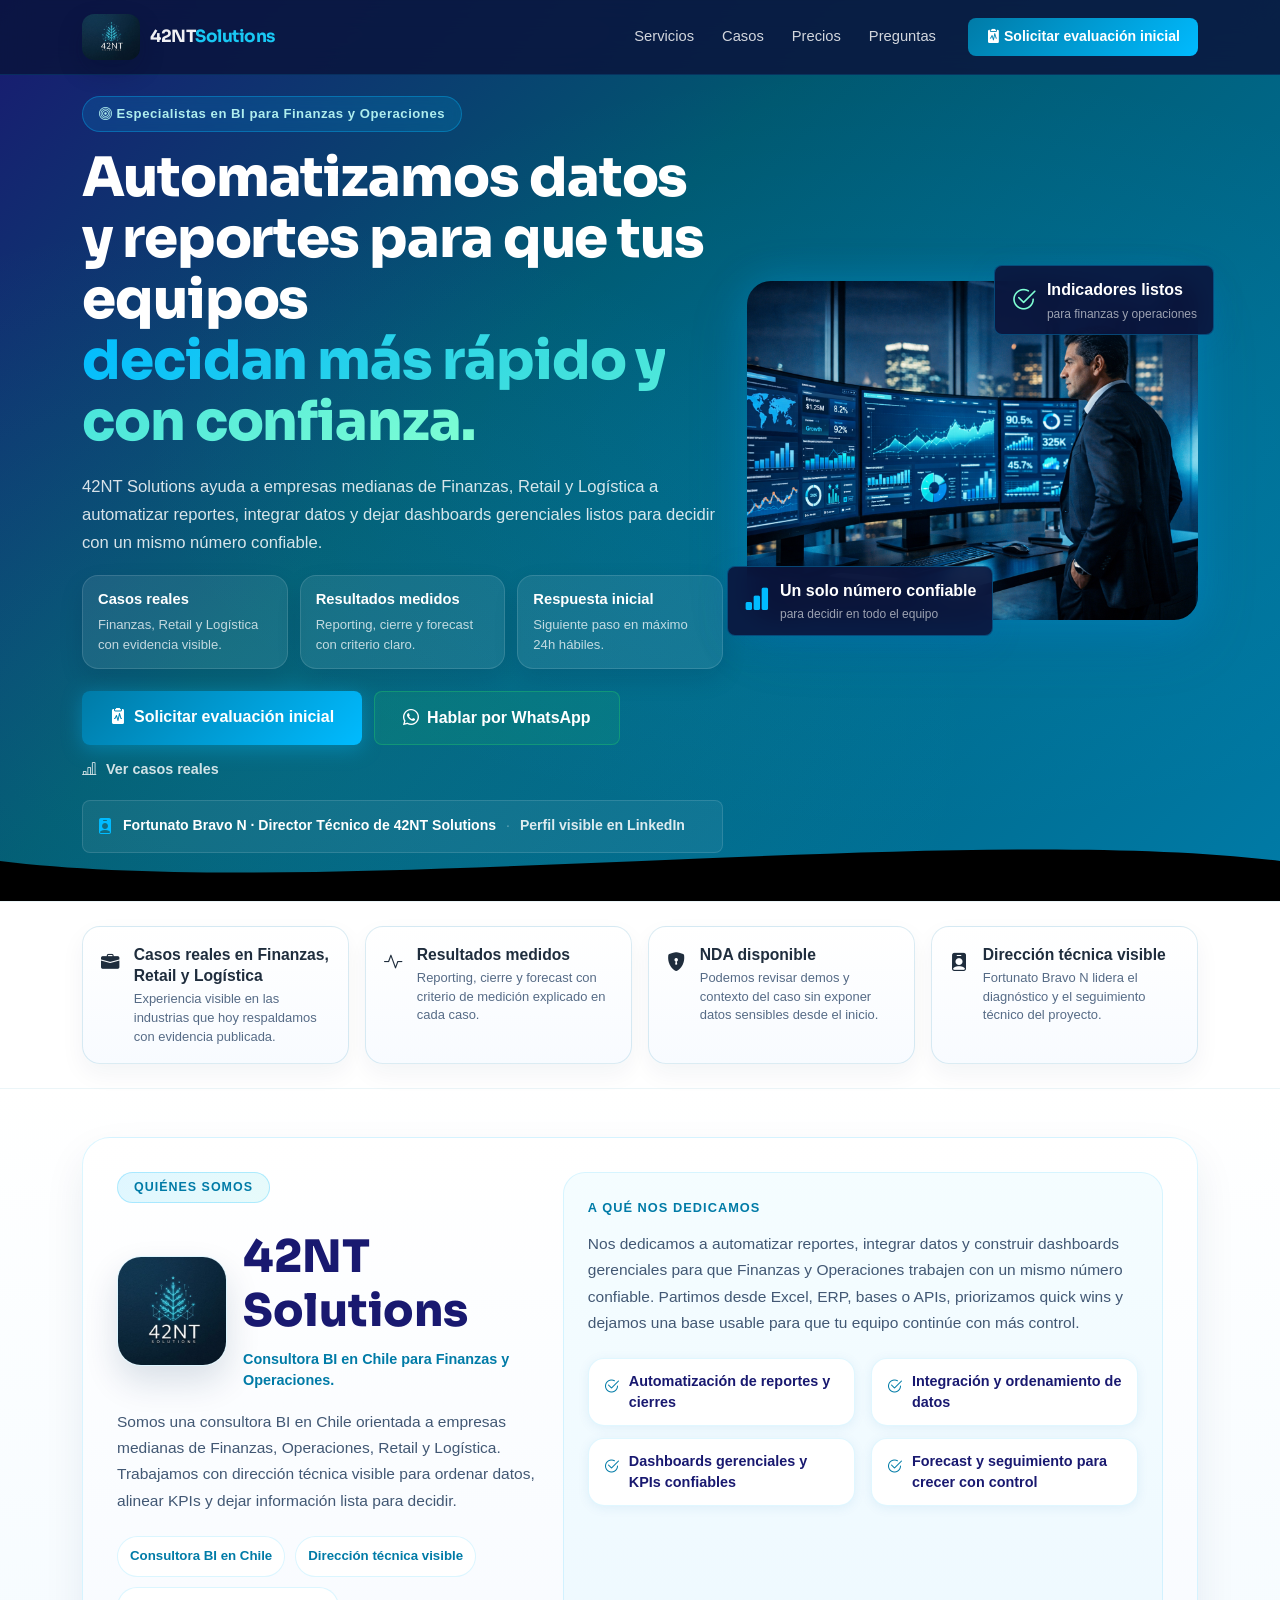
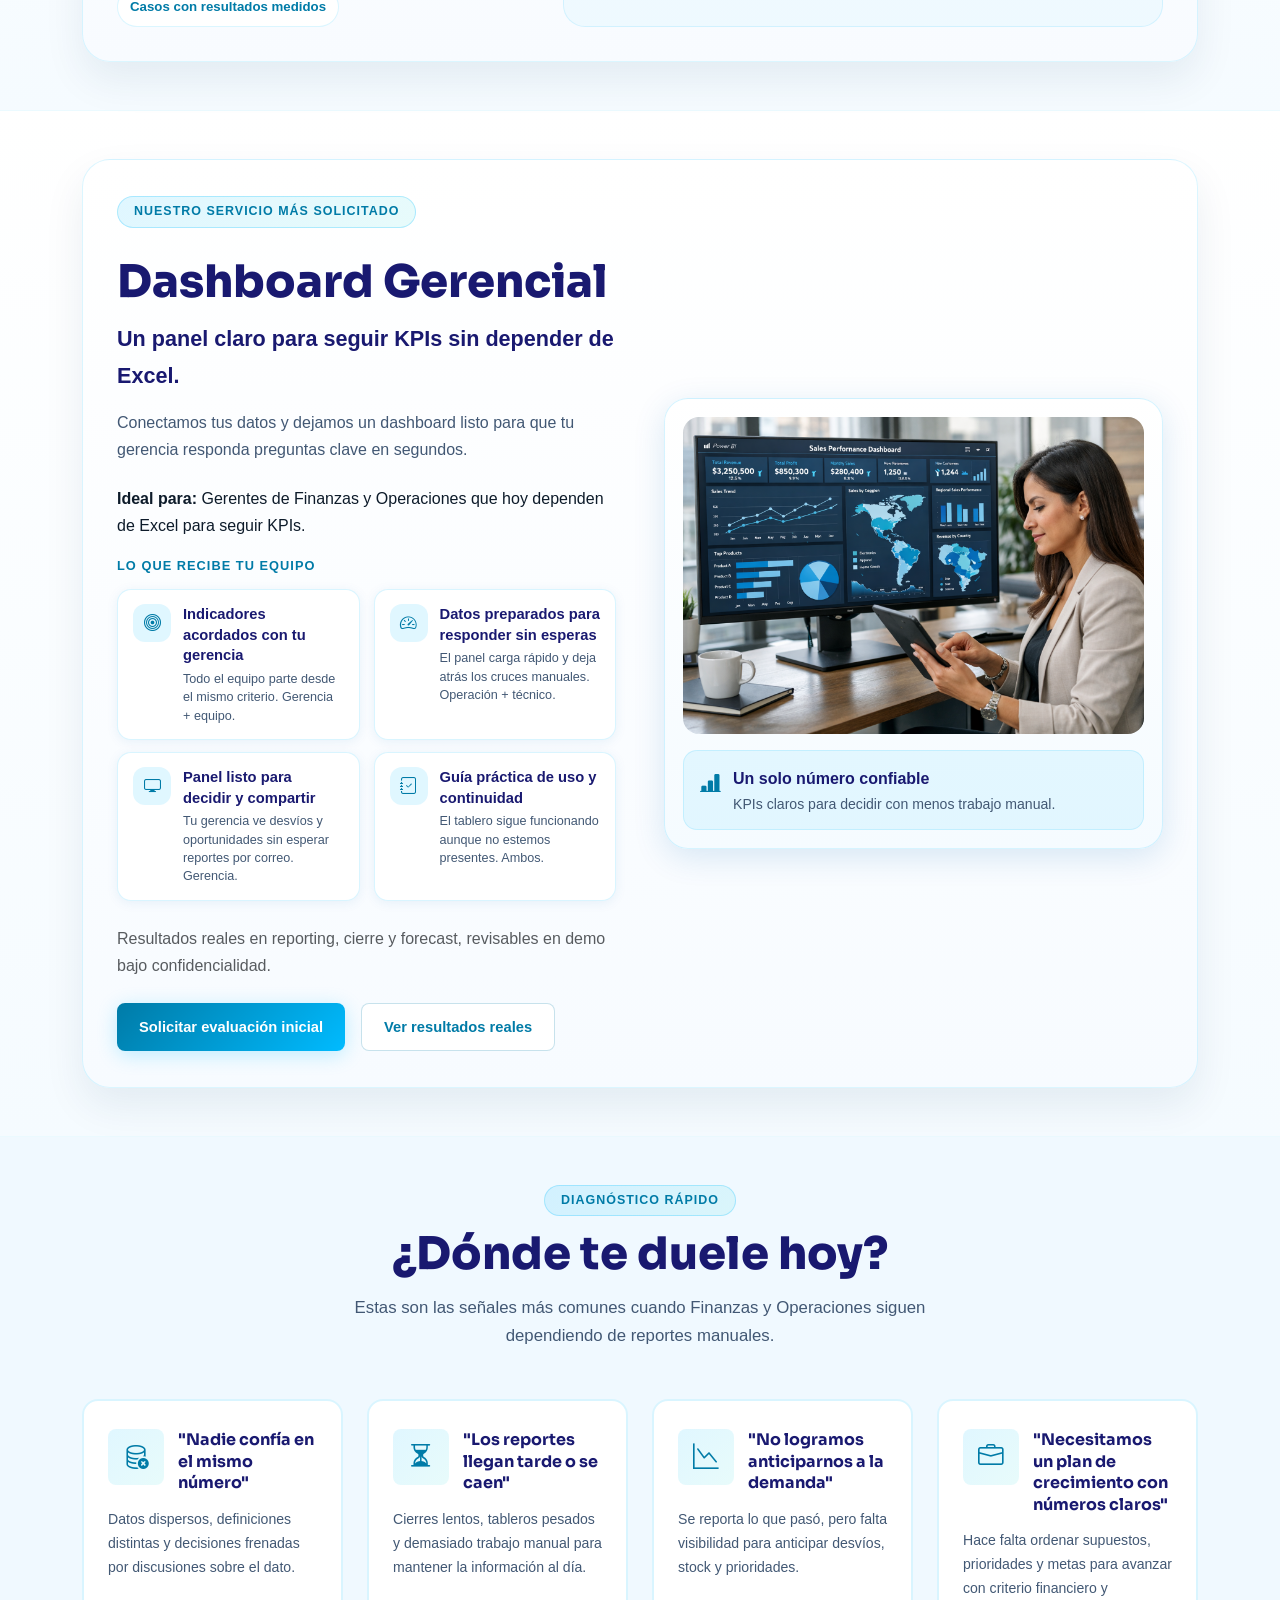
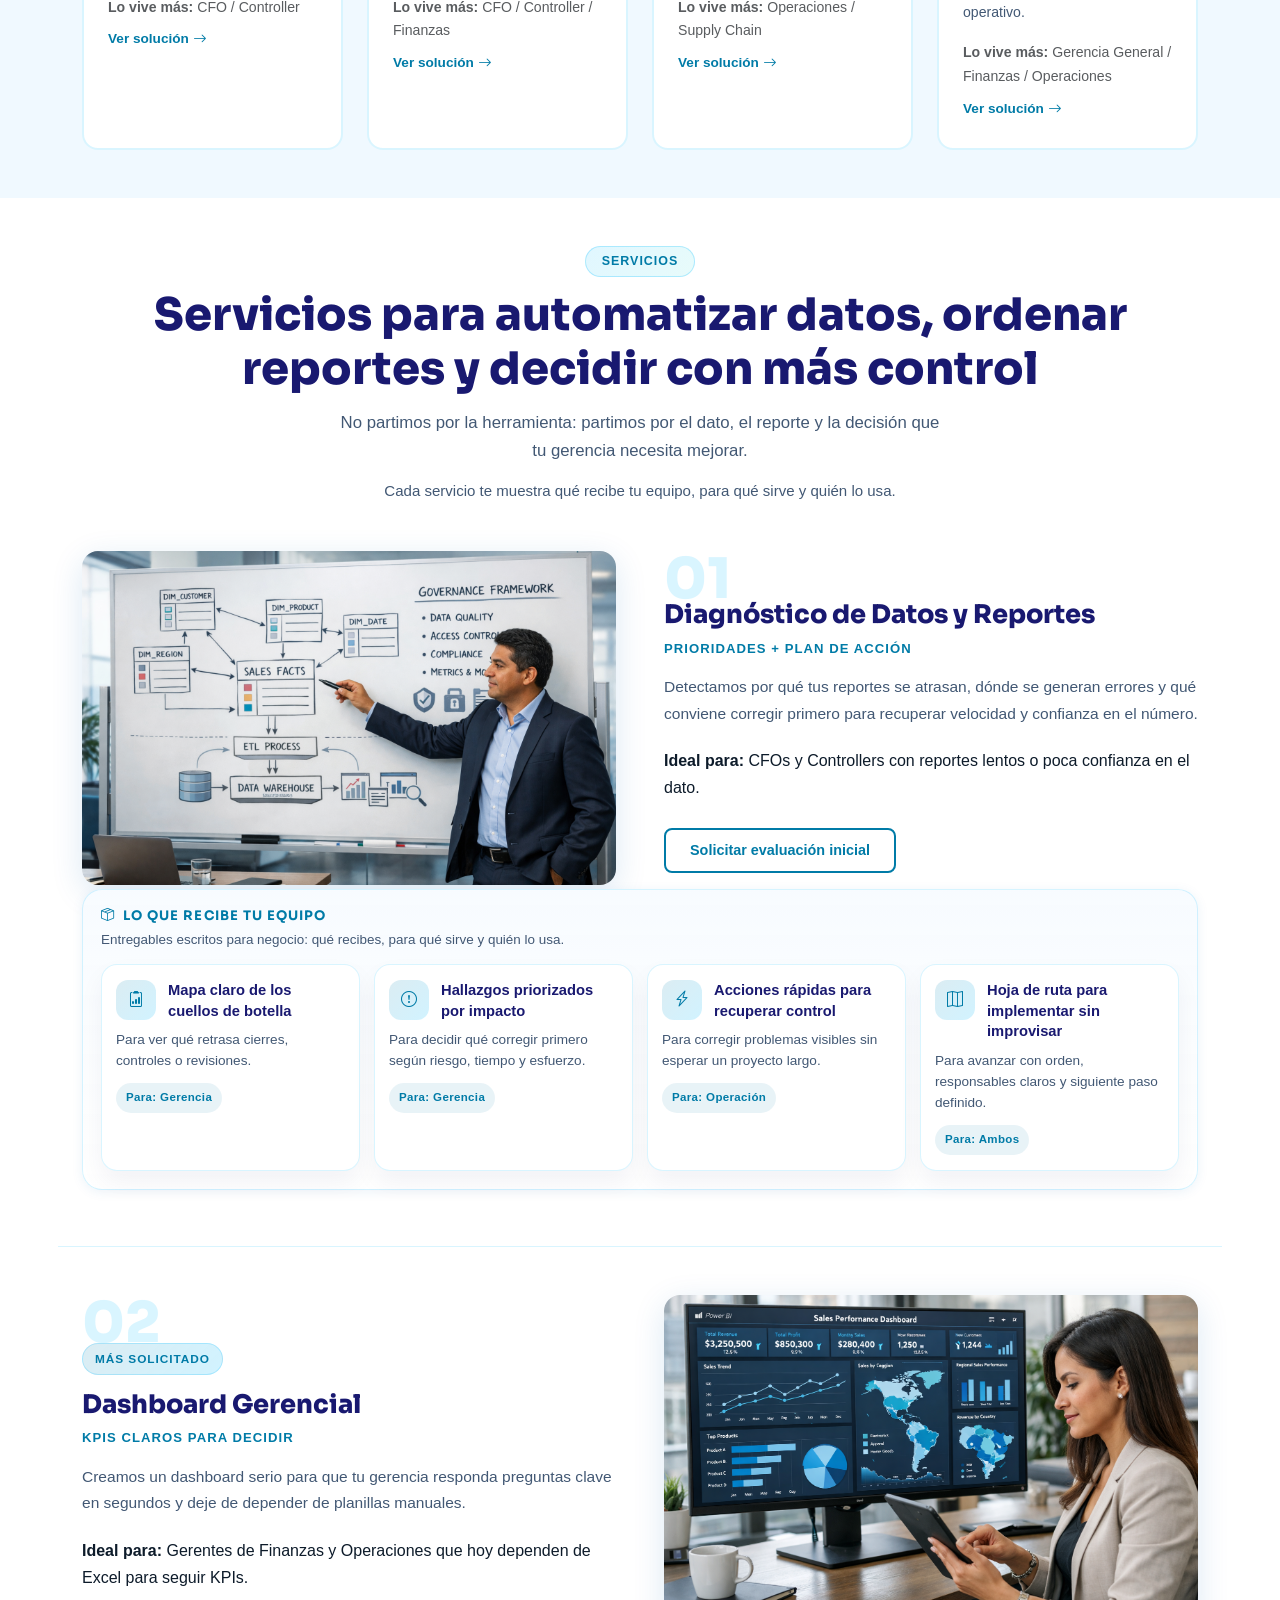
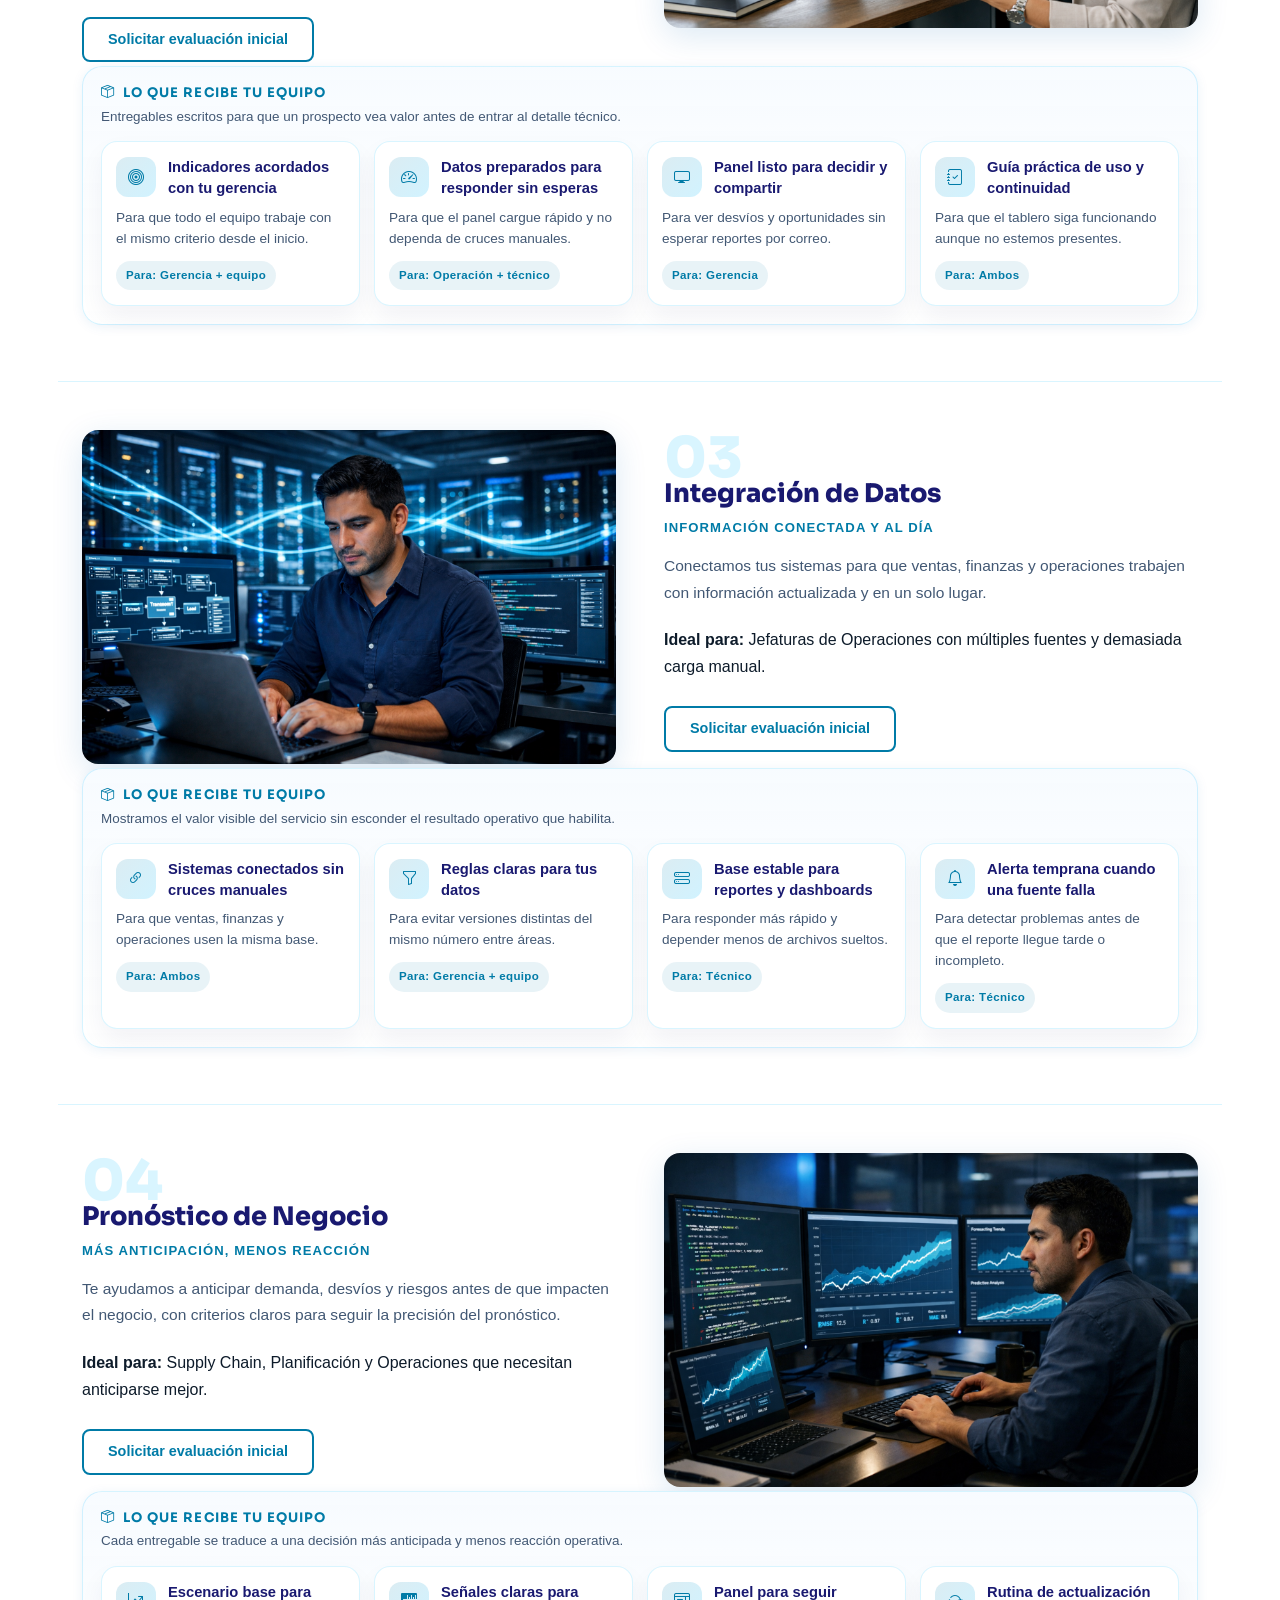
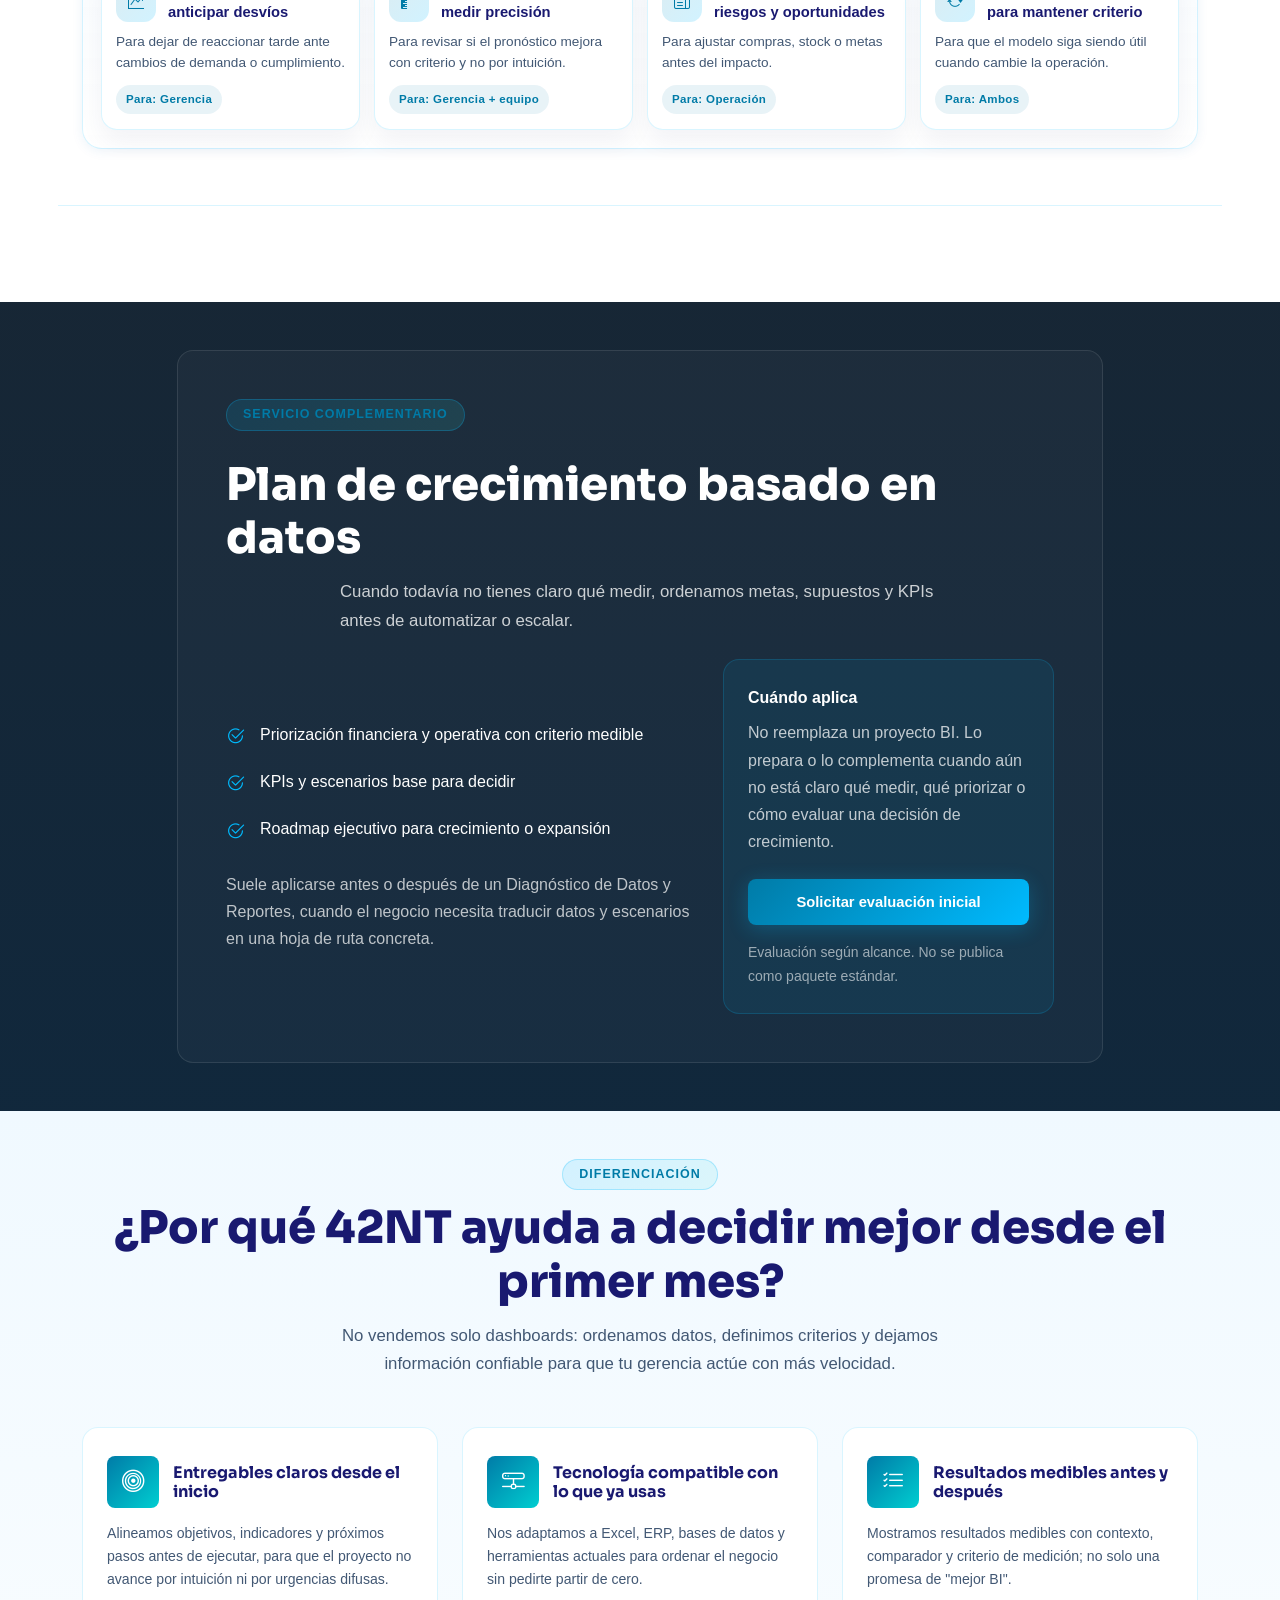
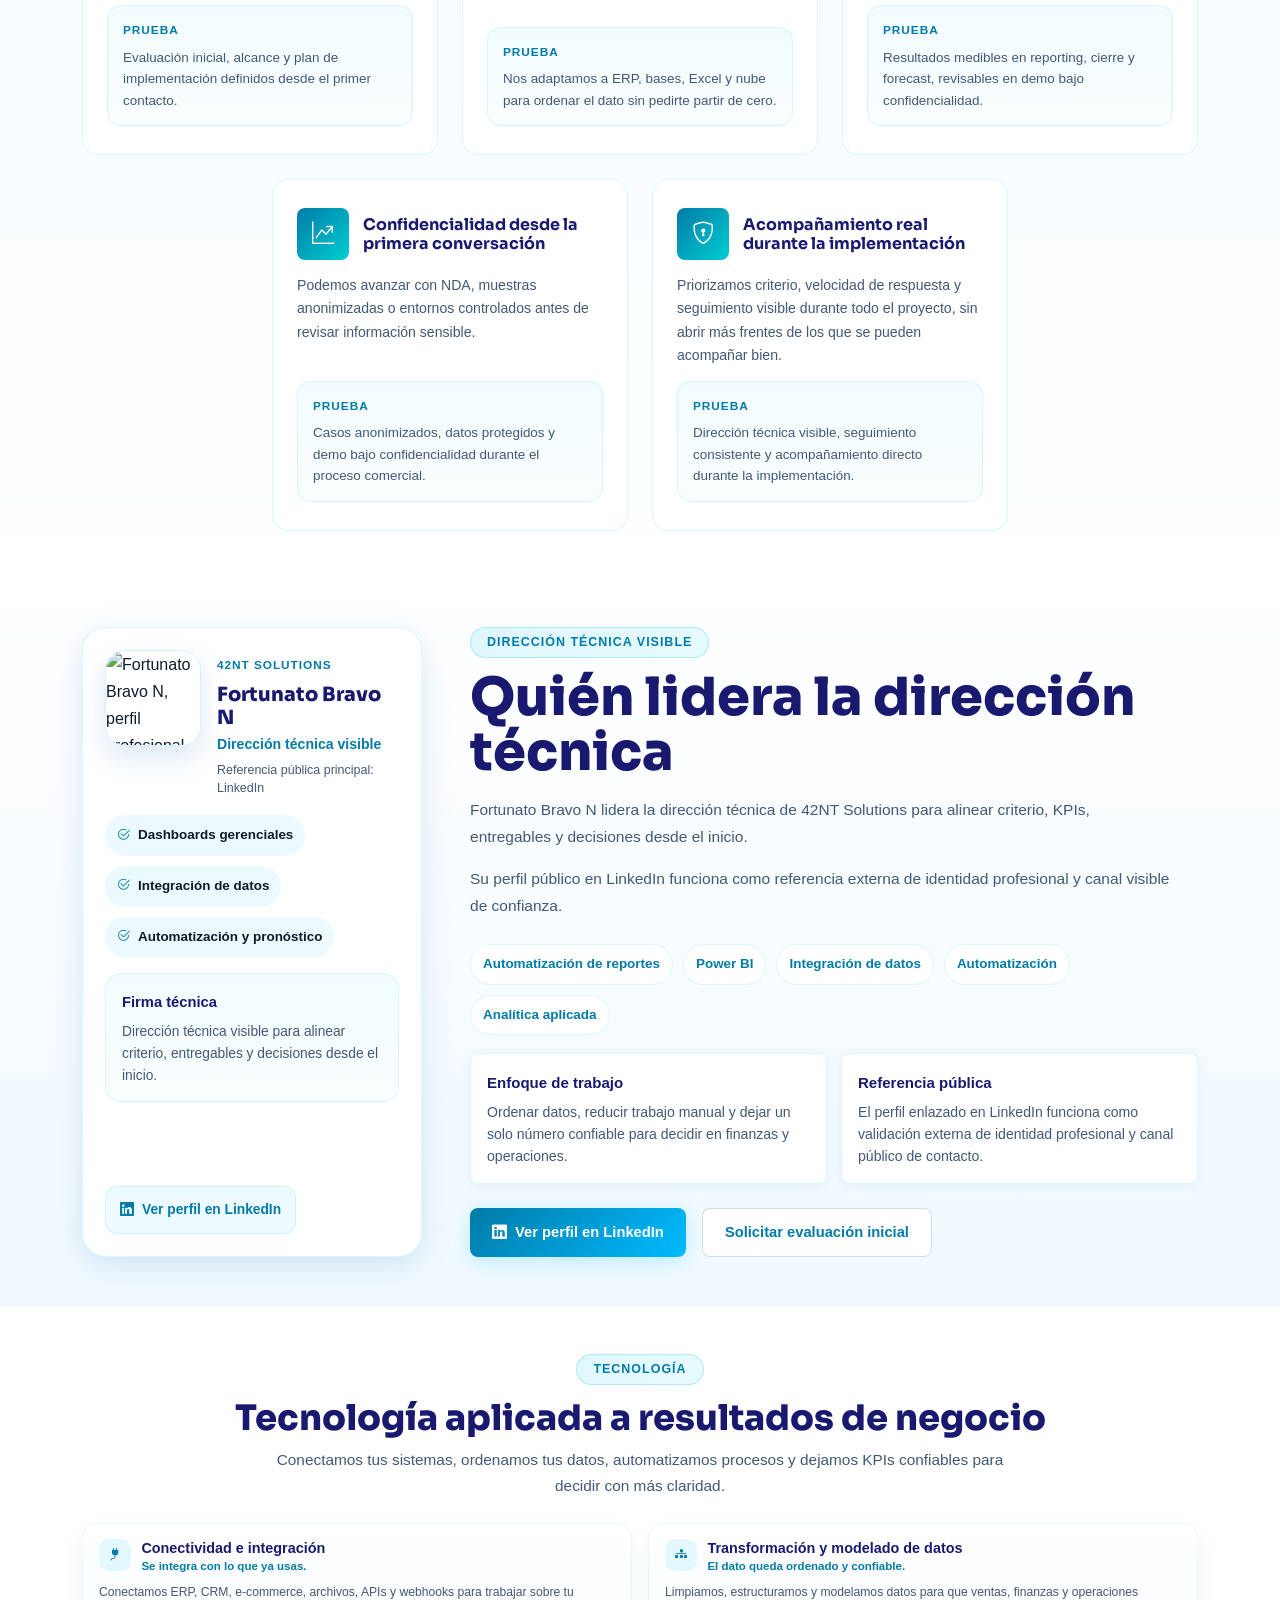
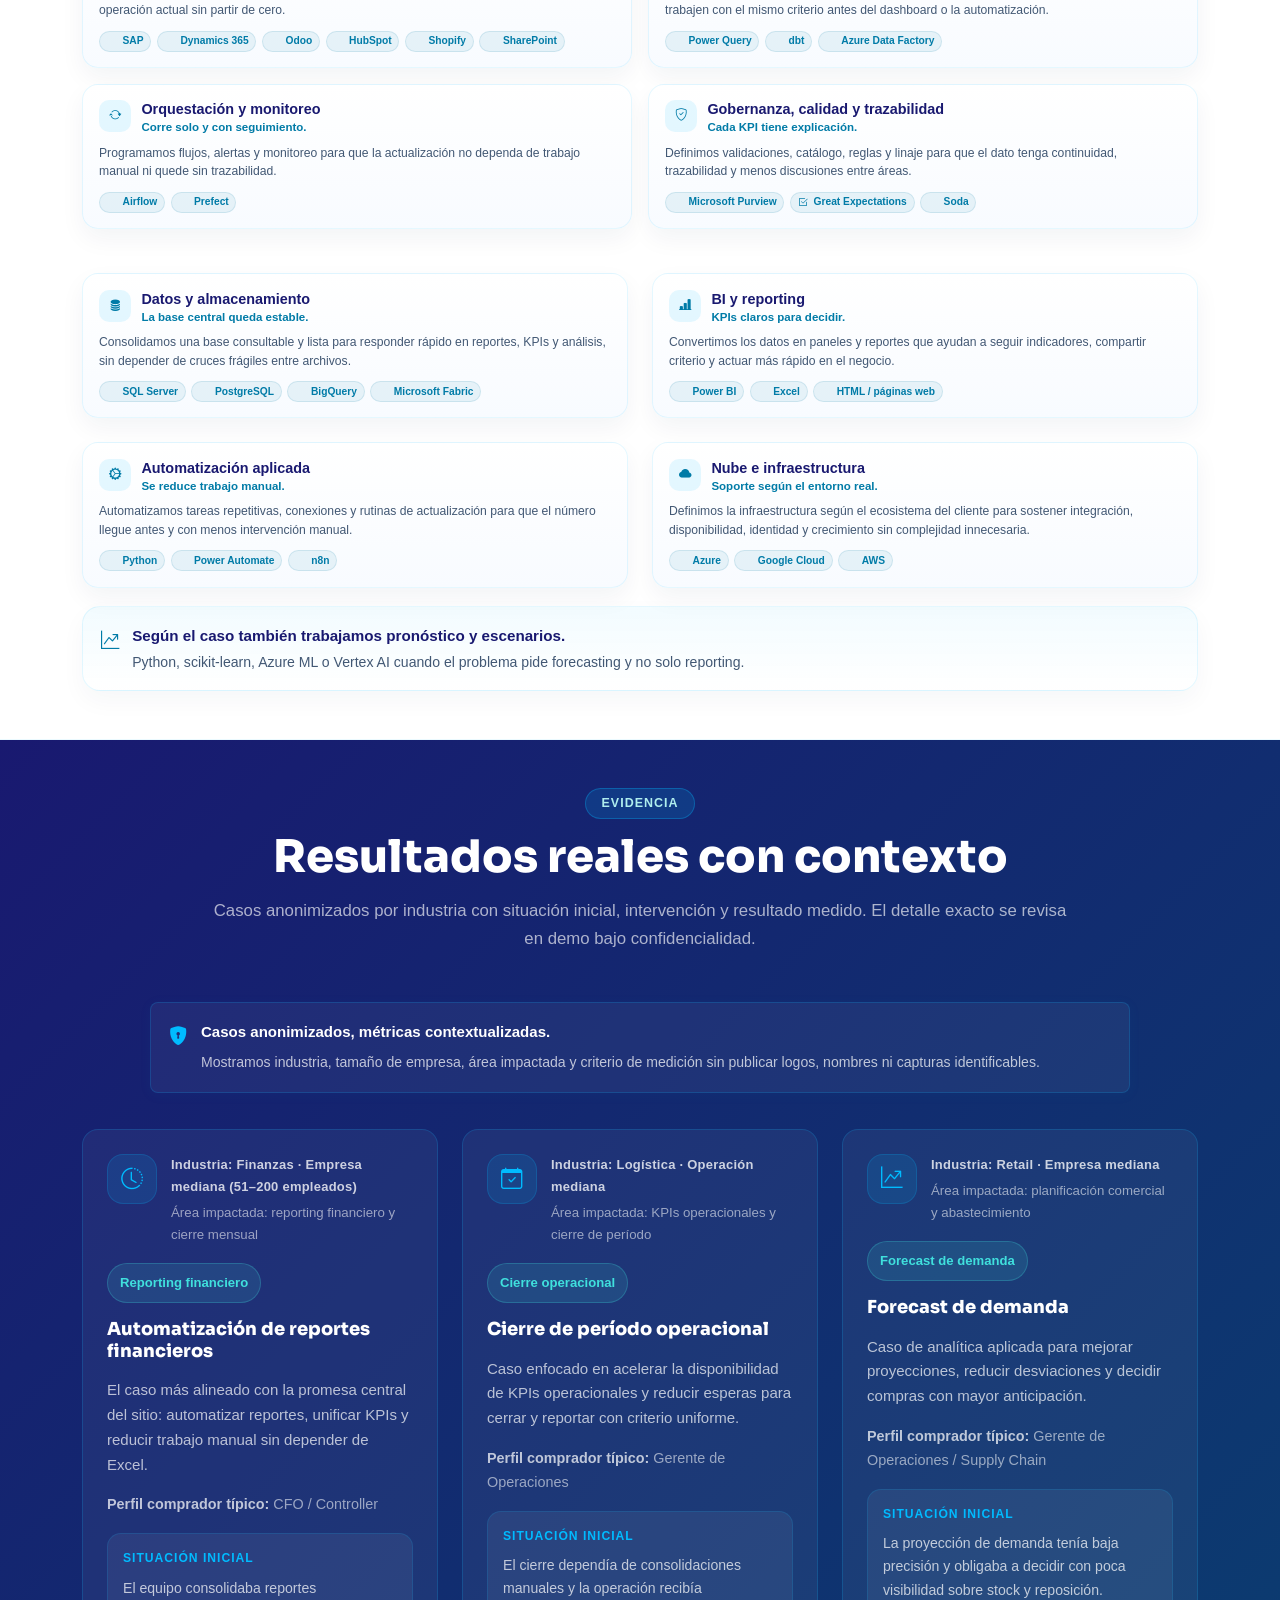
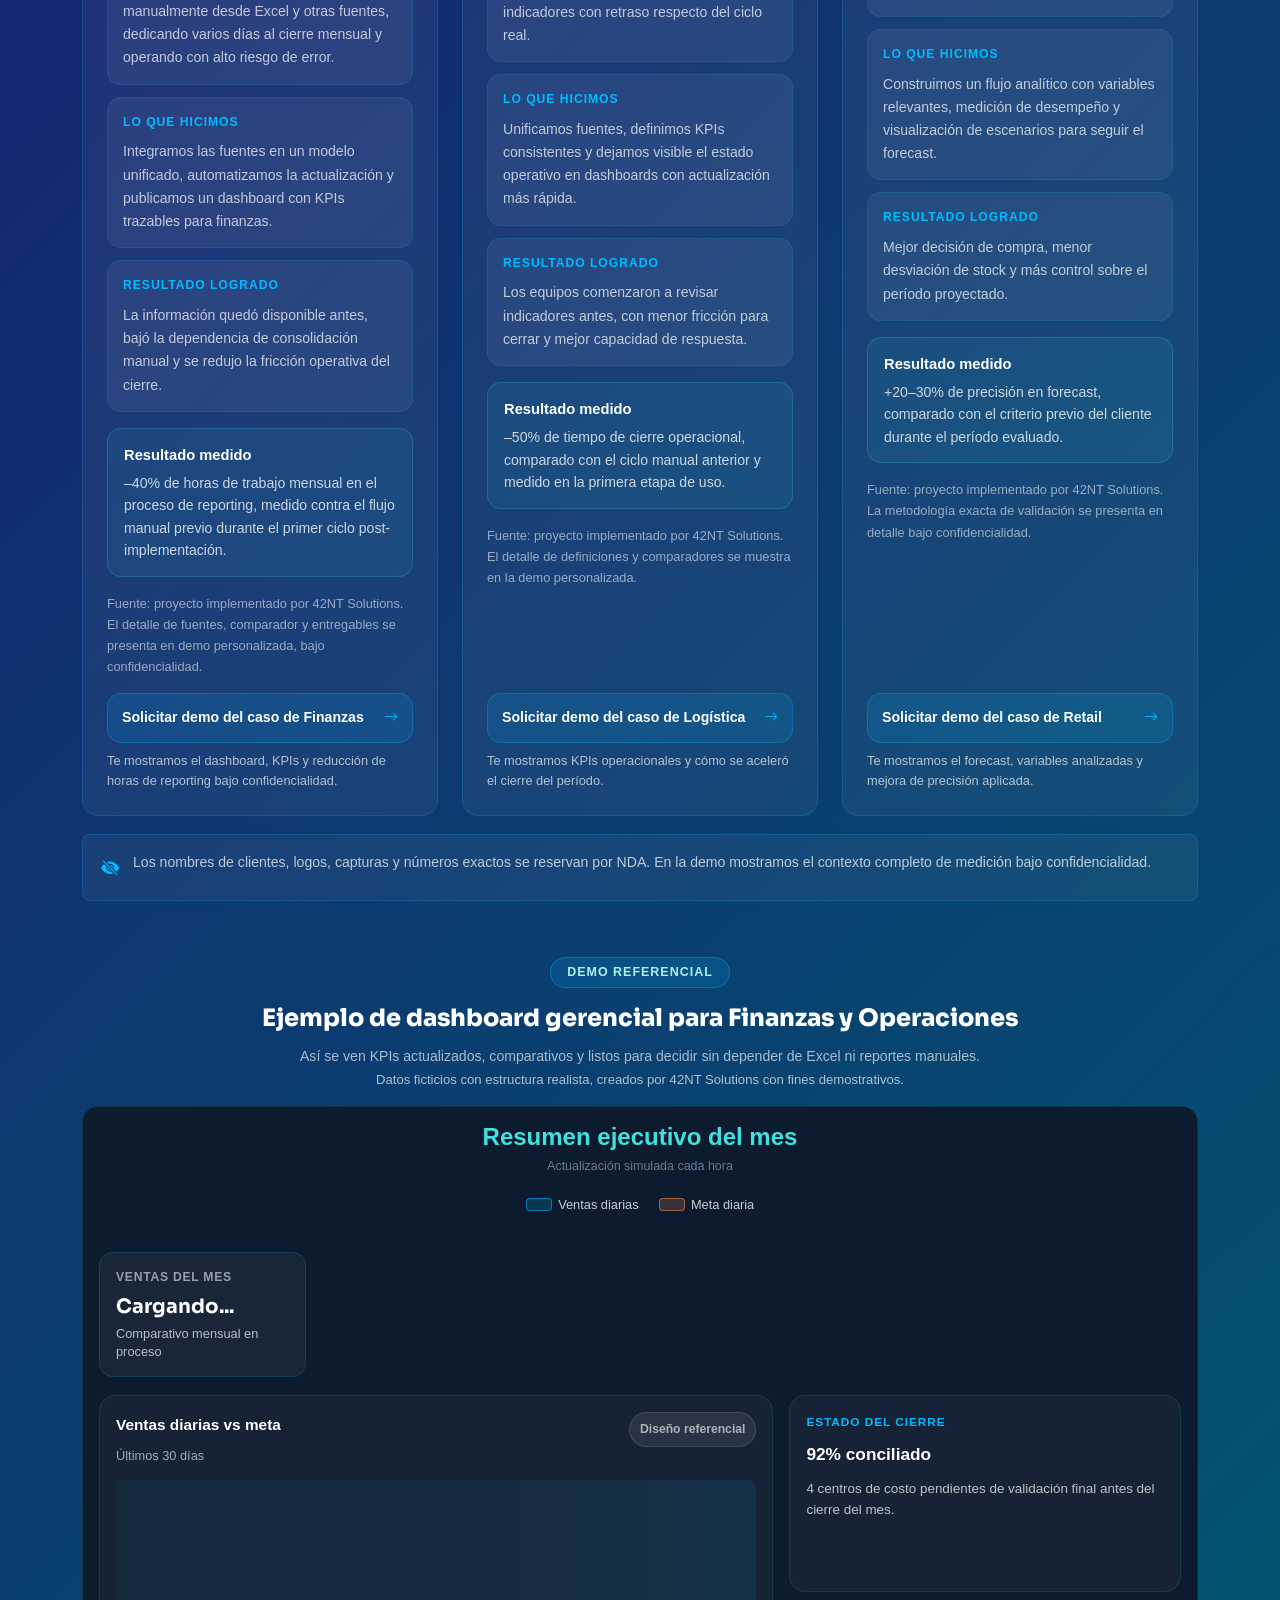
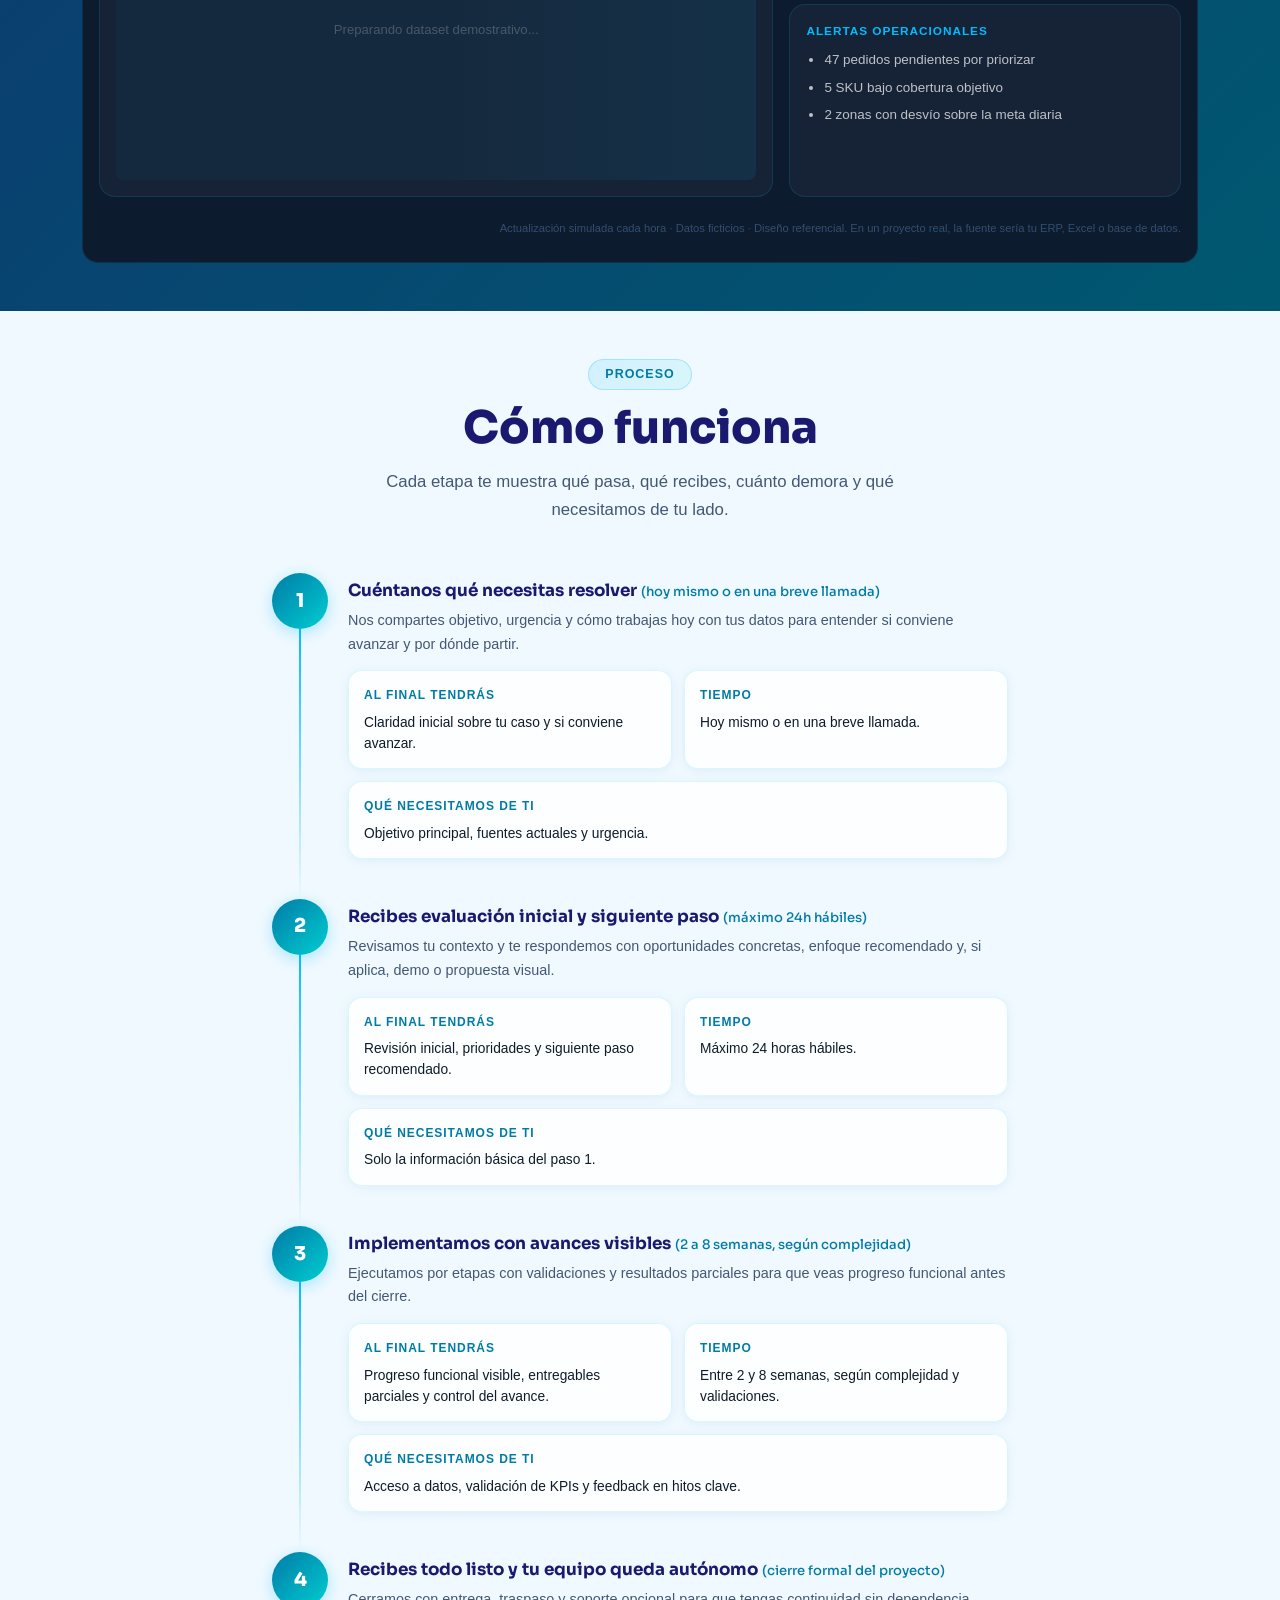
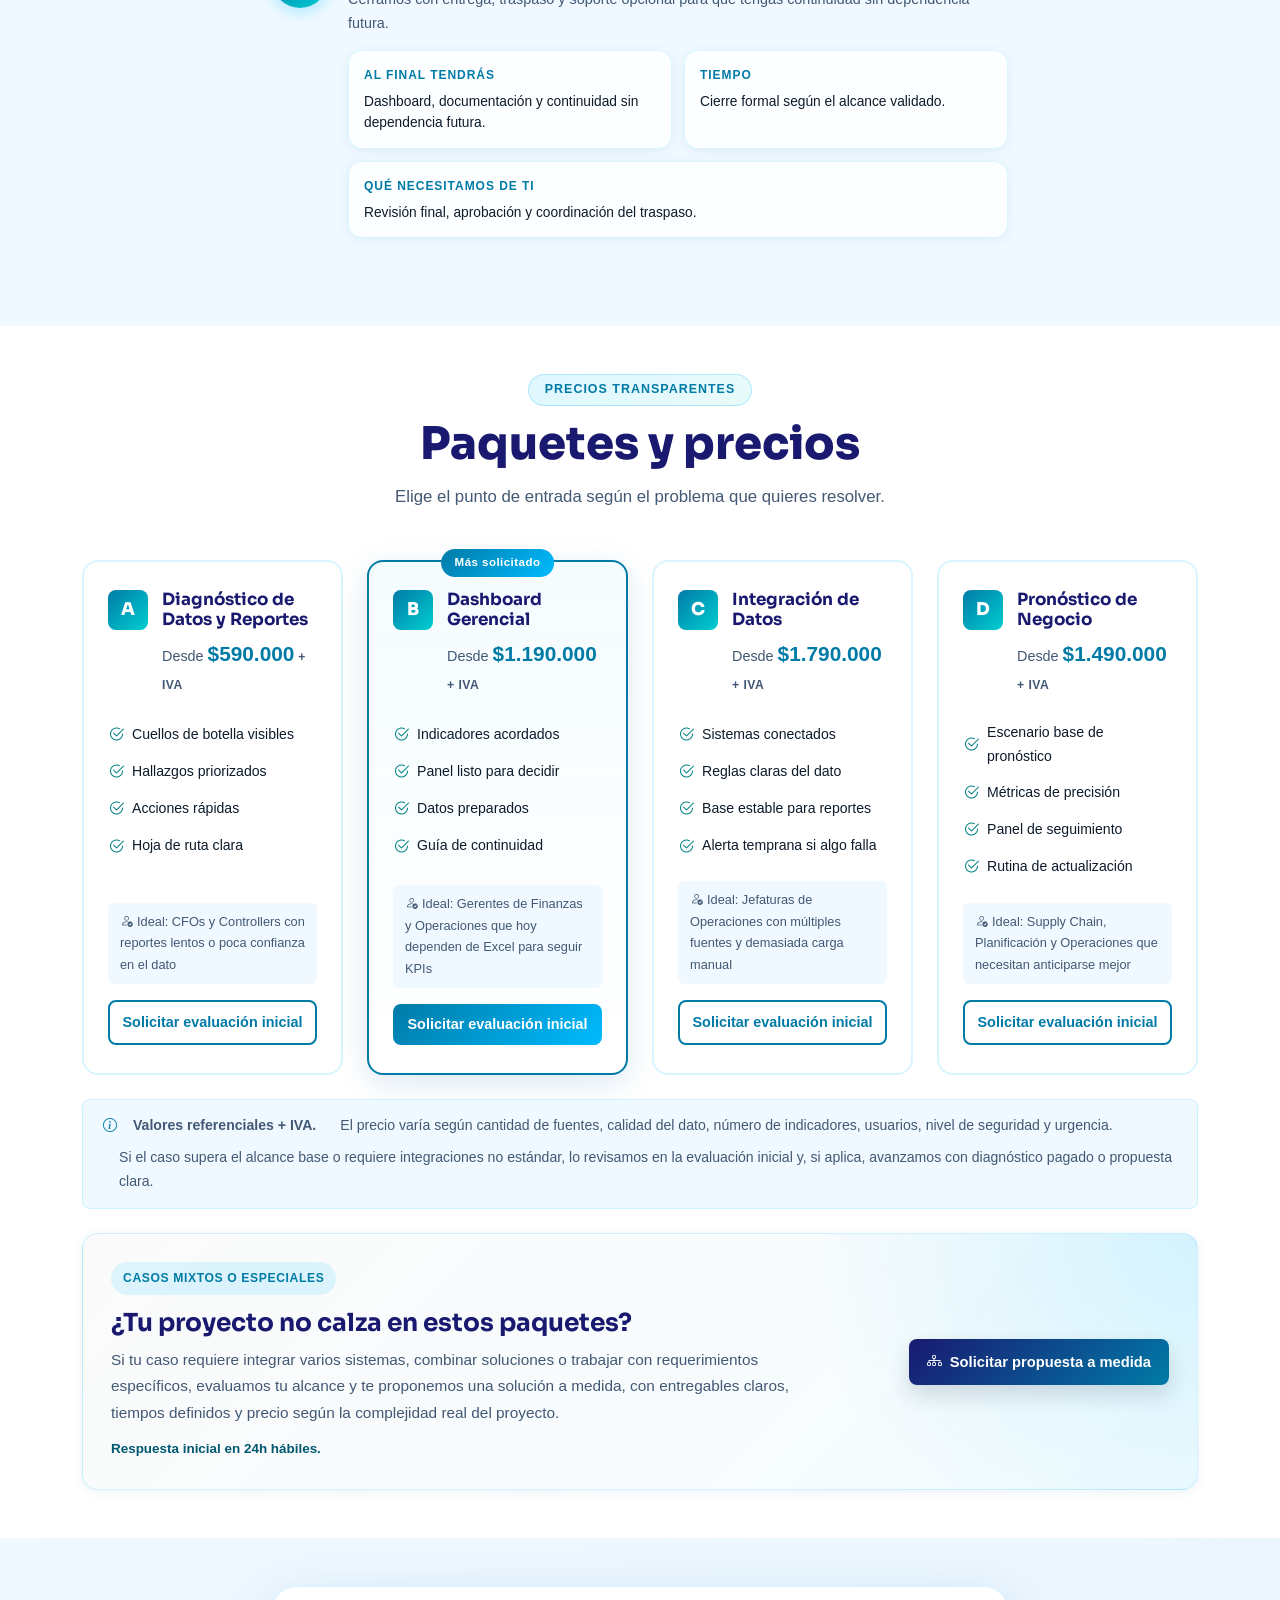
==== commit c642ee3a: "index.html" ====
--- a/index.html
+++ b/index.html
@@ -194,7 +194,9 @@
       border-color: var(--cyan-soft); color: var(--navy);
     }
   </style>
-  <link rel="icon" type="image/svg+xml" href="images/favicon.svg" />
+  <link rel="icon" type="image/jpeg" href="images/Logo%2042NT%20Solutions.jpg?v=42nt-logo" />
+  <link rel="shortcut icon" href="images/Logo%2042NT%20Solutions.jpg?v=42nt-logo" />
+  <link rel="apple-touch-icon" href="images/Logo%2042NT%20Solutions.jpg?v=42nt-logo" />
 
     <!-- Chart.js (demo dashboard referencial) -->
   <script src="https://cdn.jsdelivr.net/npm/chart.js@4.4.3/dist/chart.umd.min.js"></script>
--- a/style.css
+++ b/style.css
@@ -160,6 +160,42 @@
   letter-spacing: -0.02em;
 }
 
+.brand-logo-link {
+  display: inline-flex;
+  align-items: center;
+  gap: 10px;
+  padding: 0;
+}
+
+.brand-logo-img {
+  display: block;
+  height: 46px;
+  width: auto;
+  max-width: 64px;
+  object-fit: contain;
+  border-radius: 12px;
+  box-shadow: 0 10px 24px rgba(4, 12, 40, 0.22);
+}
+
+.brand-wordmark {
+  display: inline-flex;
+  align-items: baseline;
+  font-family: var(--font-heading);
+  font-size: 1.06rem;
+  font-weight: 700;
+  letter-spacing: -0.03em;
+  line-height: 1;
+  white-space: nowrap;
+}
+
+.brand-wordmark-main {
+  color: rgba(255, 255, 255, 0.94);
+}
+
+.brand-wordmark-accent {
+  color: #19c8f4;
+}
+
 .brand-accent { color: var(--cyan); }
 
 .footer-brand {
@@ -167,6 +203,22 @@
   font-size: 1.4rem;
   font-weight: 800;
   color: #fff;
+}
+
+.footer-brand-block {
+  display: inline-flex;
+  flex-direction: column;
+  align-items: flex-start;
+}
+
+.footer-logo-img {
+  display: block;
+  height: 74px;
+  width: auto;
+  max-width: min(100%, 230px);
+  object-fit: contain;
+  border-radius: 18px;
+  box-shadow: 0 14px 30px rgba(0, 0, 0, 0.22);
 }
 
 .nav-link {
@@ -600,6 +652,36 @@
   height: 100%;
 }
 
+.about-summary-brand {
+  display: flex;
+  align-items: center;
+  gap: 16px;
+  margin-bottom: 18px;
+}
+
+.about-summary-logo {
+  display: block;
+  width: 110px;
+  height: 110px;
+  object-fit: cover;
+  border-radius: 24px;
+  border: 1px solid rgba(0, 187, 255, 0.12);
+  box-shadow: 0 16px 34px rgba(8, 45, 88, 0.14);
+  flex-shrink: 0;
+}
+
+.about-summary-brand-copy {
+  min-width: 0;
+}
+
+.about-summary-brand-note {
+  margin: 10px 0 0;
+  color: var(--cerulean);
+  font-size: 0.9rem;
+  font-weight: 700;
+  line-height: 1.45;
+}
+
 .about-summary-block-alt {
   padding: 24px 24px;
   border-radius: 22px;
@@ -679,6 +761,10 @@
     padding: 28px 24px;
   }
 
+  .about-summary-brand {
+    align-items: flex-start;
+  }
+
   .about-summary-points {
     grid-template-columns: 1fr;
   }
@@ -697,6 +783,20 @@
 
   .about-summary-copy {
     font-size: 0.92rem;
+  }
+
+  .about-summary-brand {
+    gap: 12px;
+  }
+
+  .about-summary-logo {
+    width: 88px;
+    height: 88px;
+    border-radius: 20px;
+  }
+
+  .about-summary-brand-note {
+    font-size: 0.82rem;
   }
 
   .about-summary-chips {
@@ -2862,6 +2962,26 @@
   font-size: 0.78rem;
   color: rgba(255,255,255,0.35);
   margin: 0;
+}
+
+@media (max-width: 767.98px) {
+  .brand-logo-img {
+    height: 40px;
+    max-width: 56px;
+  }
+
+  .brand-wordmark {
+    font-size: 0.98rem;
+  }
+
+  .footer-brand-block {
+    align-items: center;
+  }
+
+  .footer-logo-img {
+    height: 66px;
+    max-width: min(100%, 200px);
+  }
 }
 
 /* ============================================================
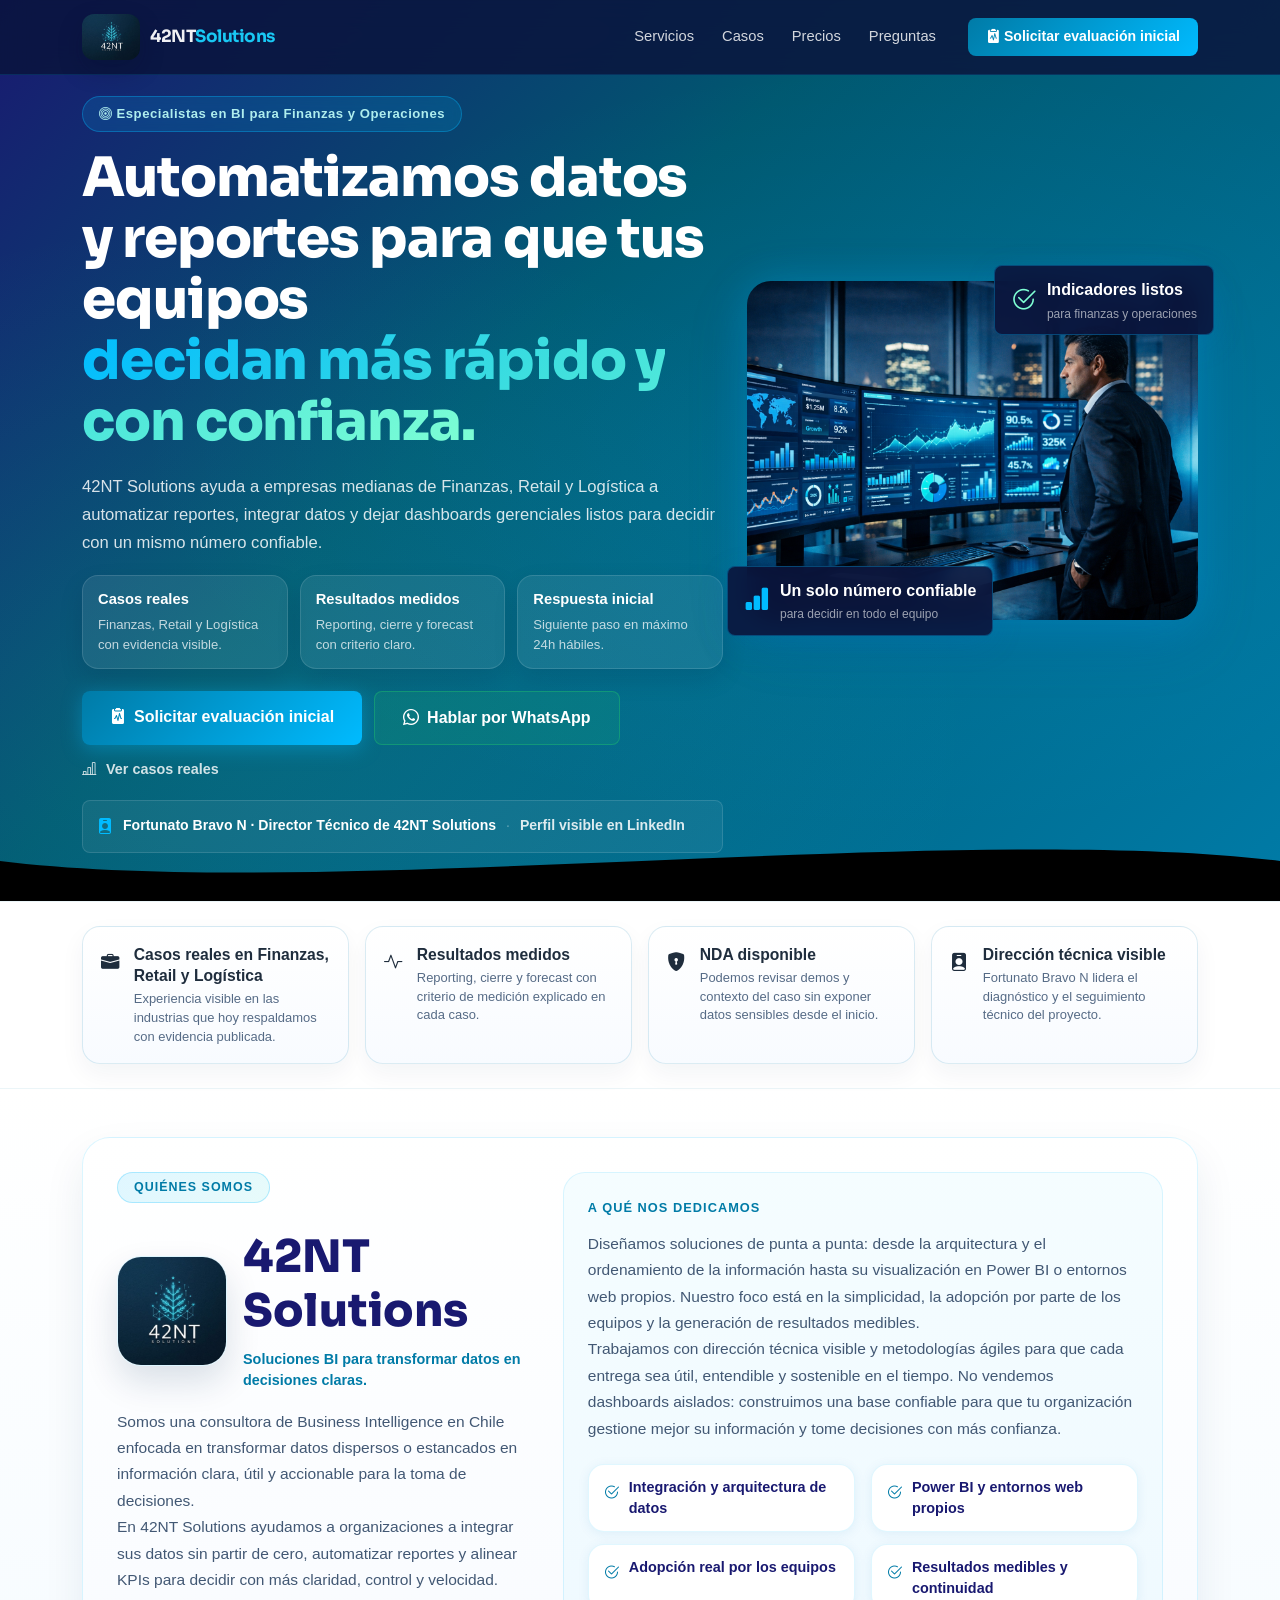
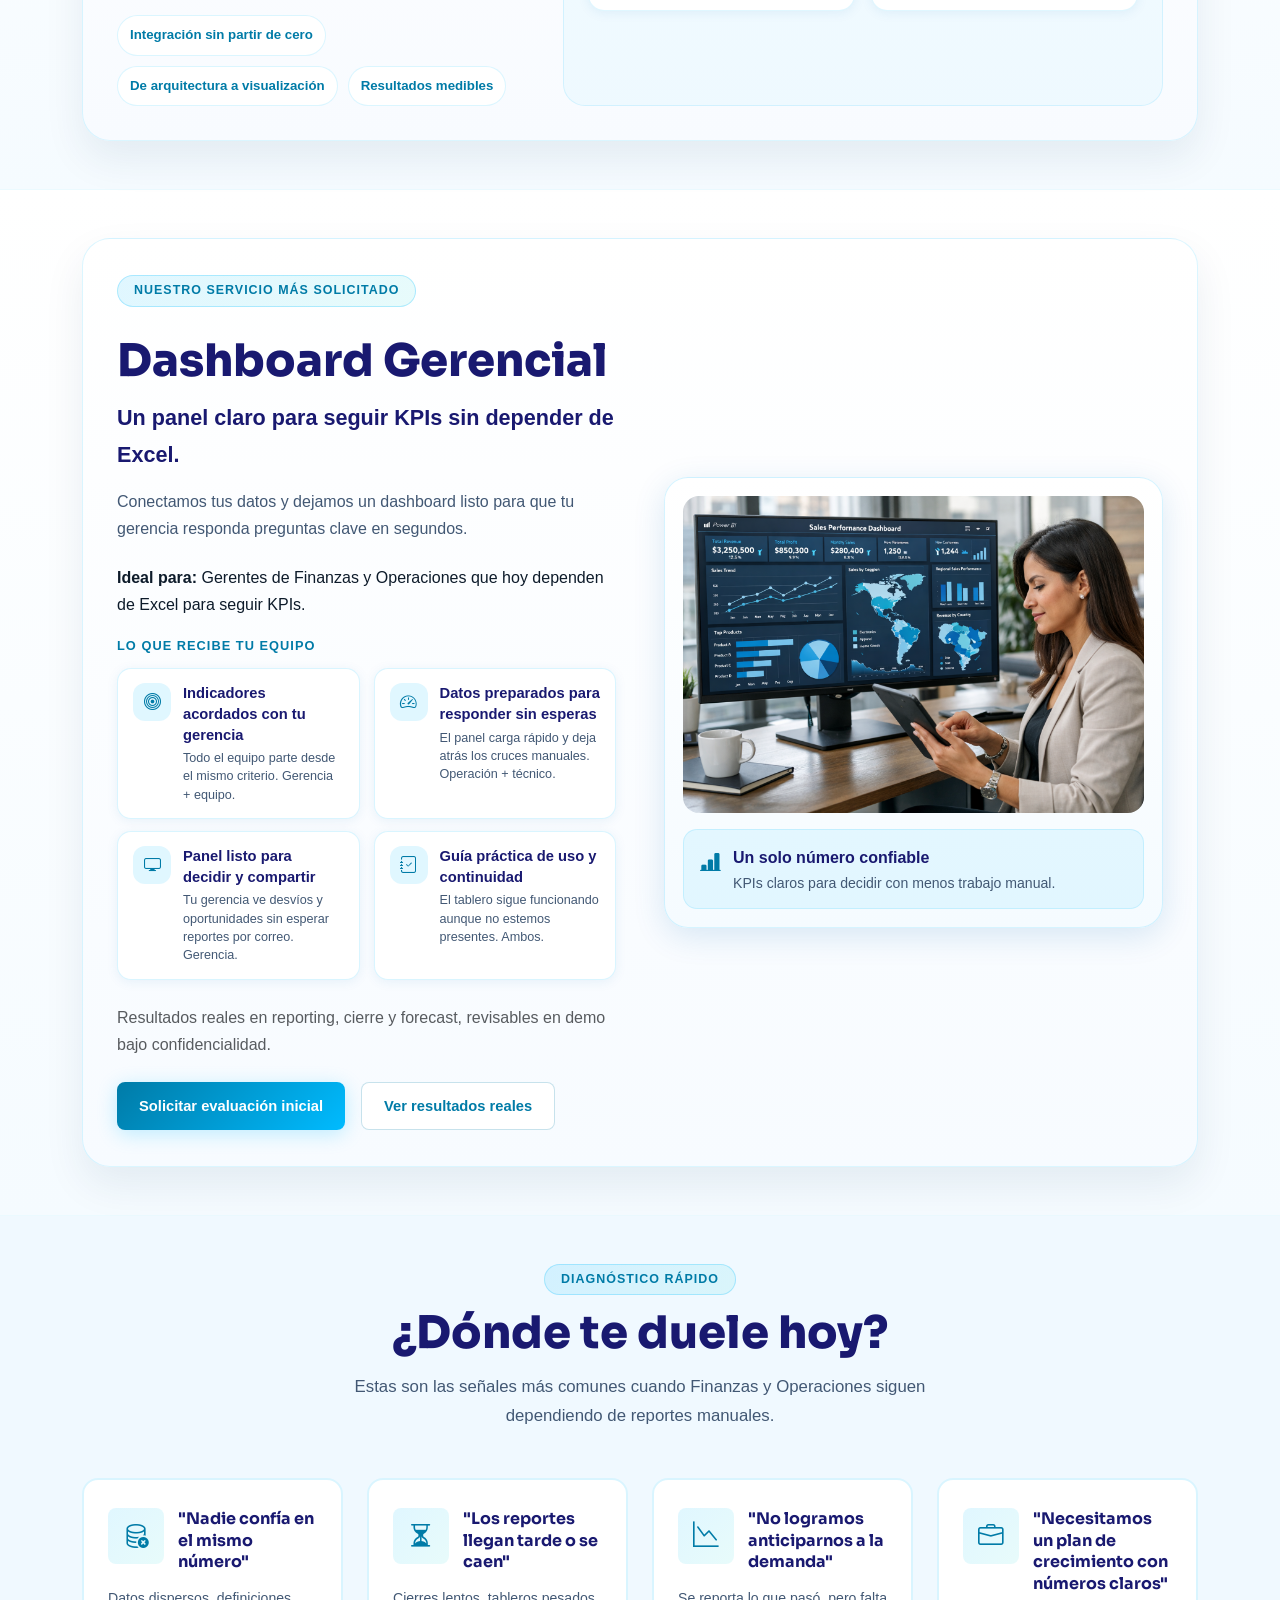
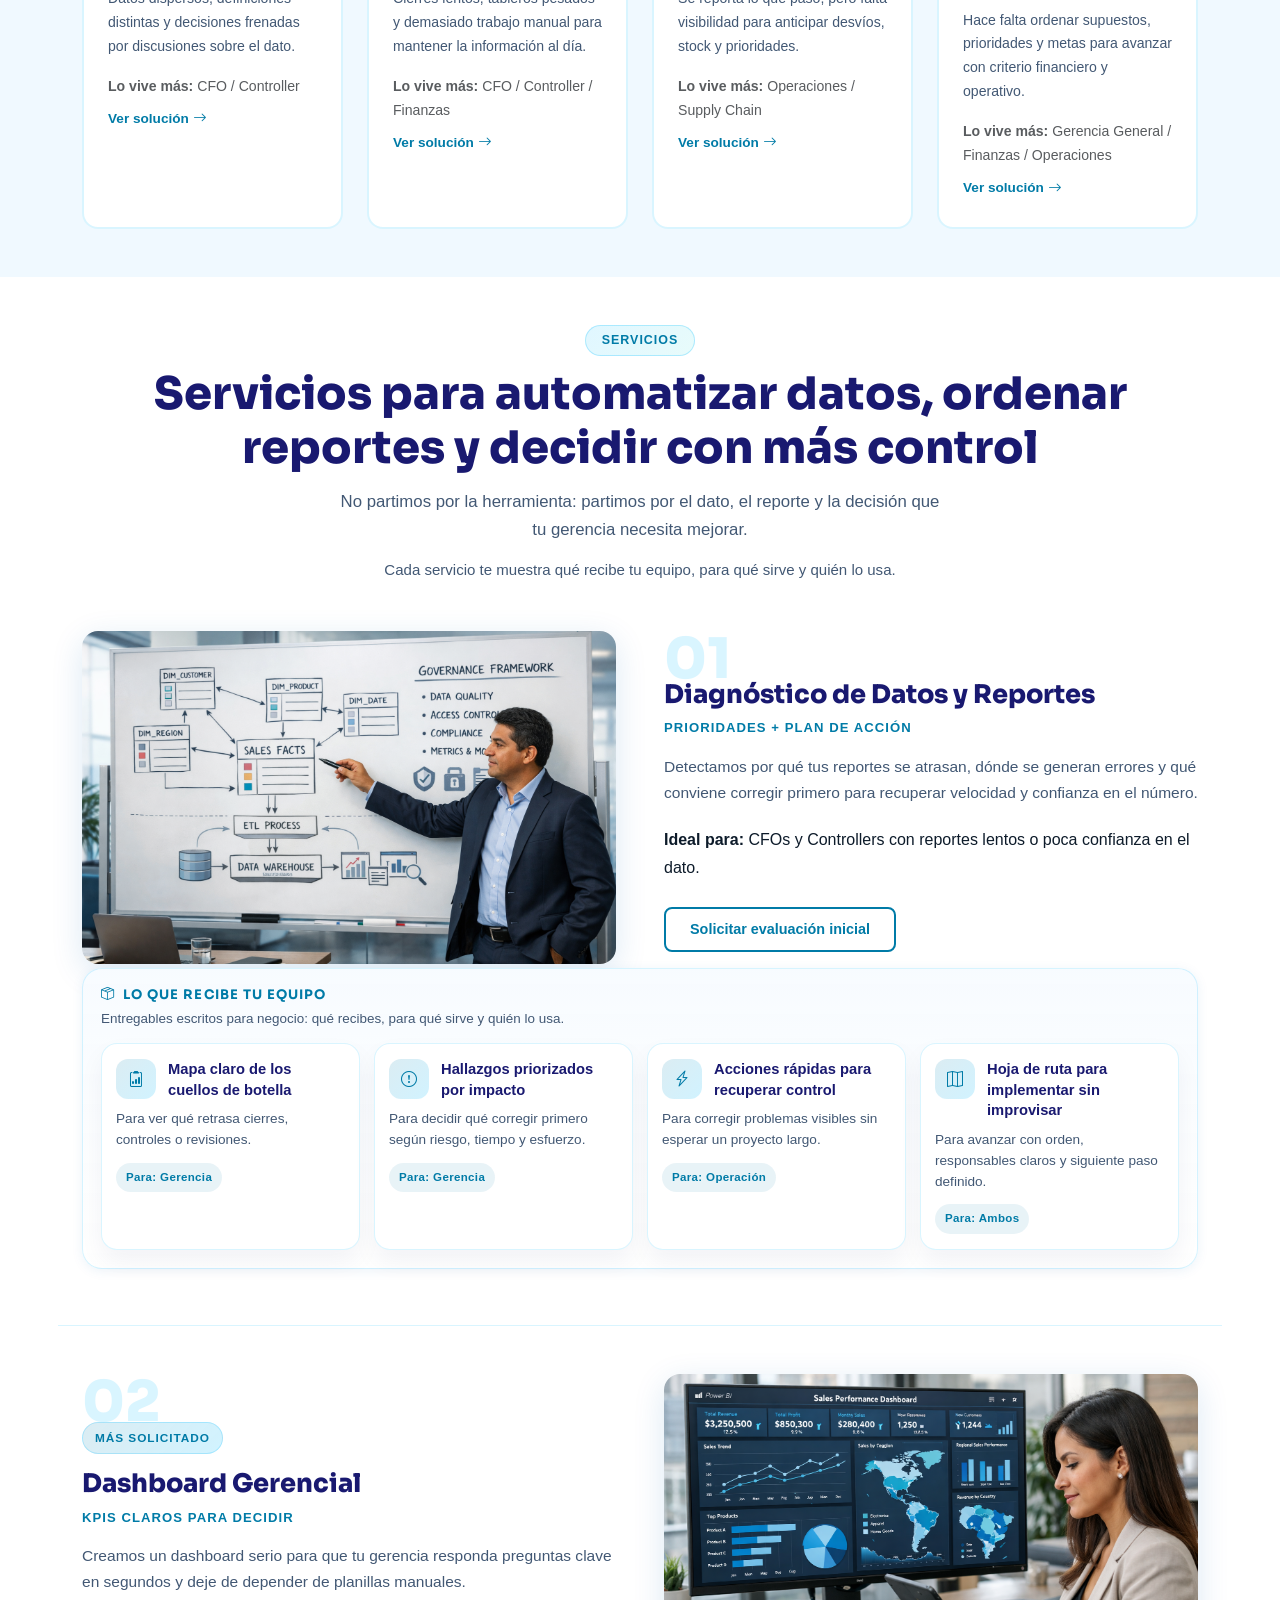
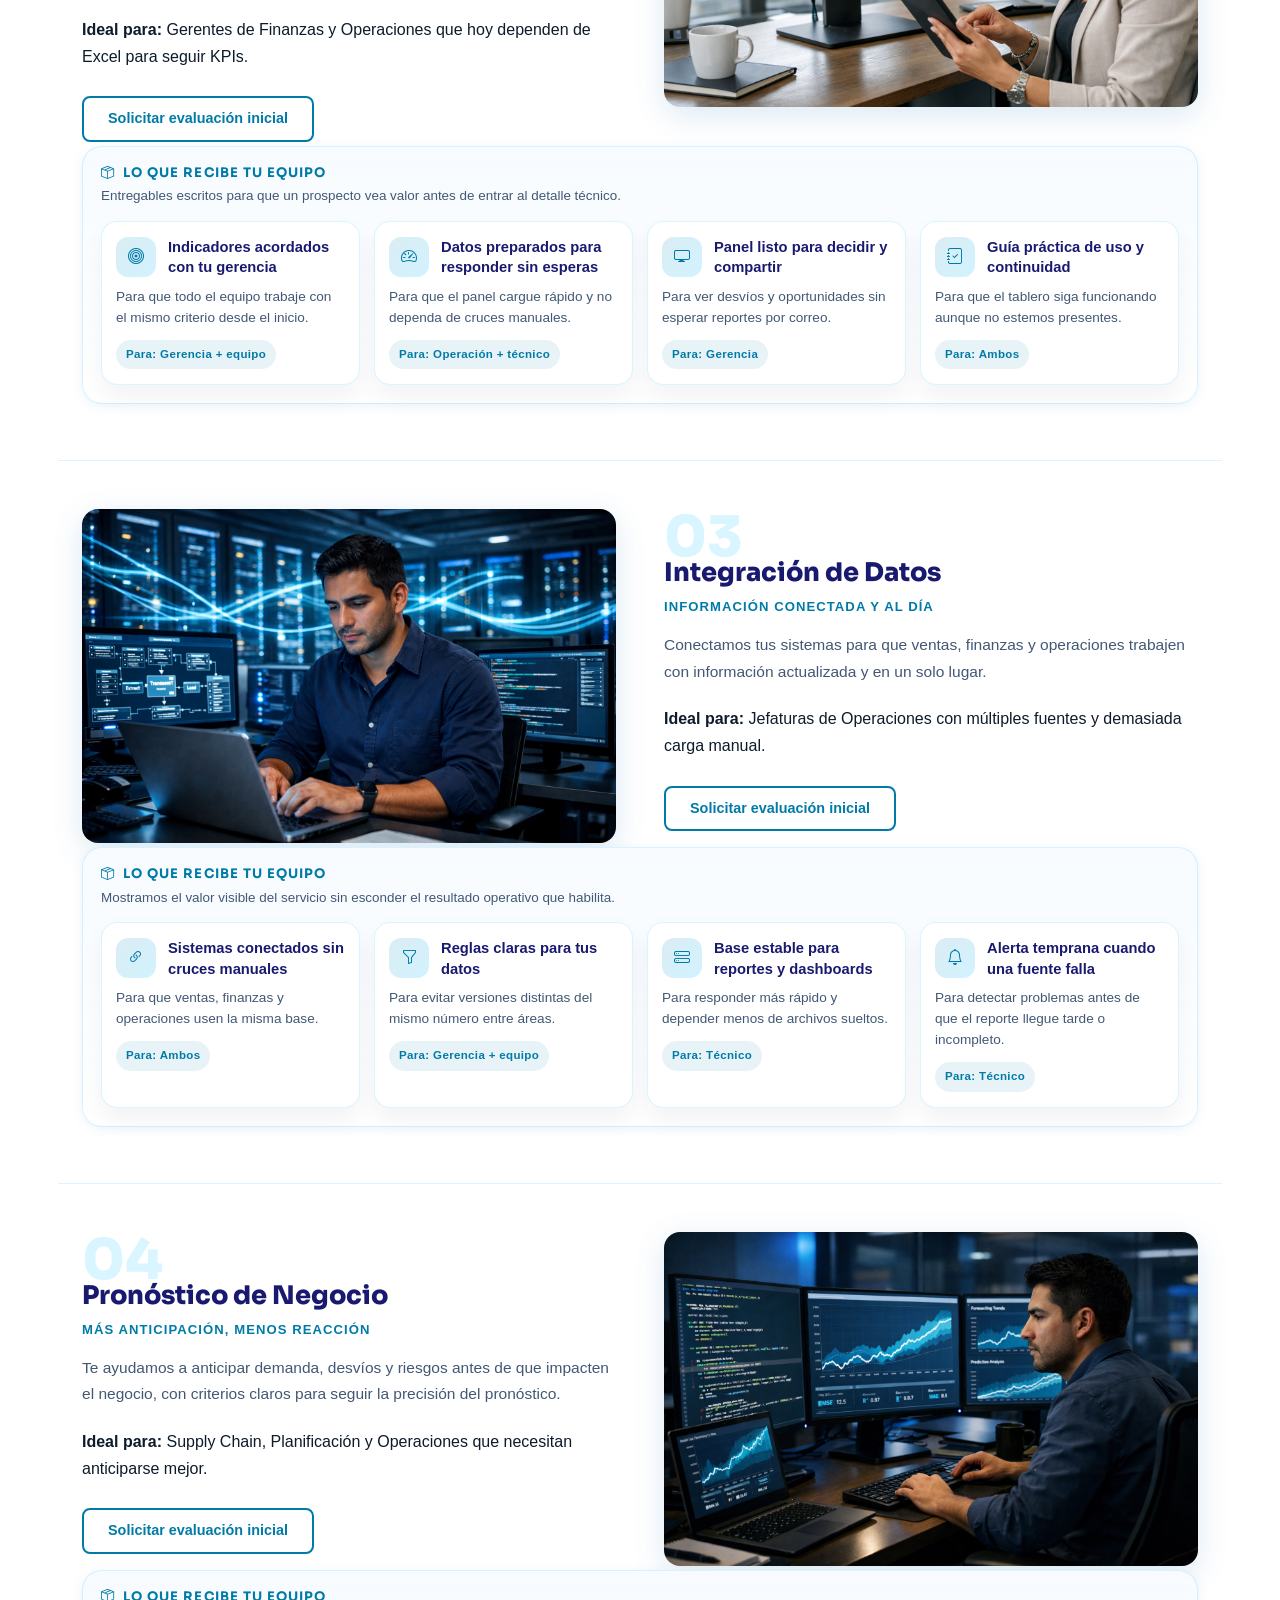
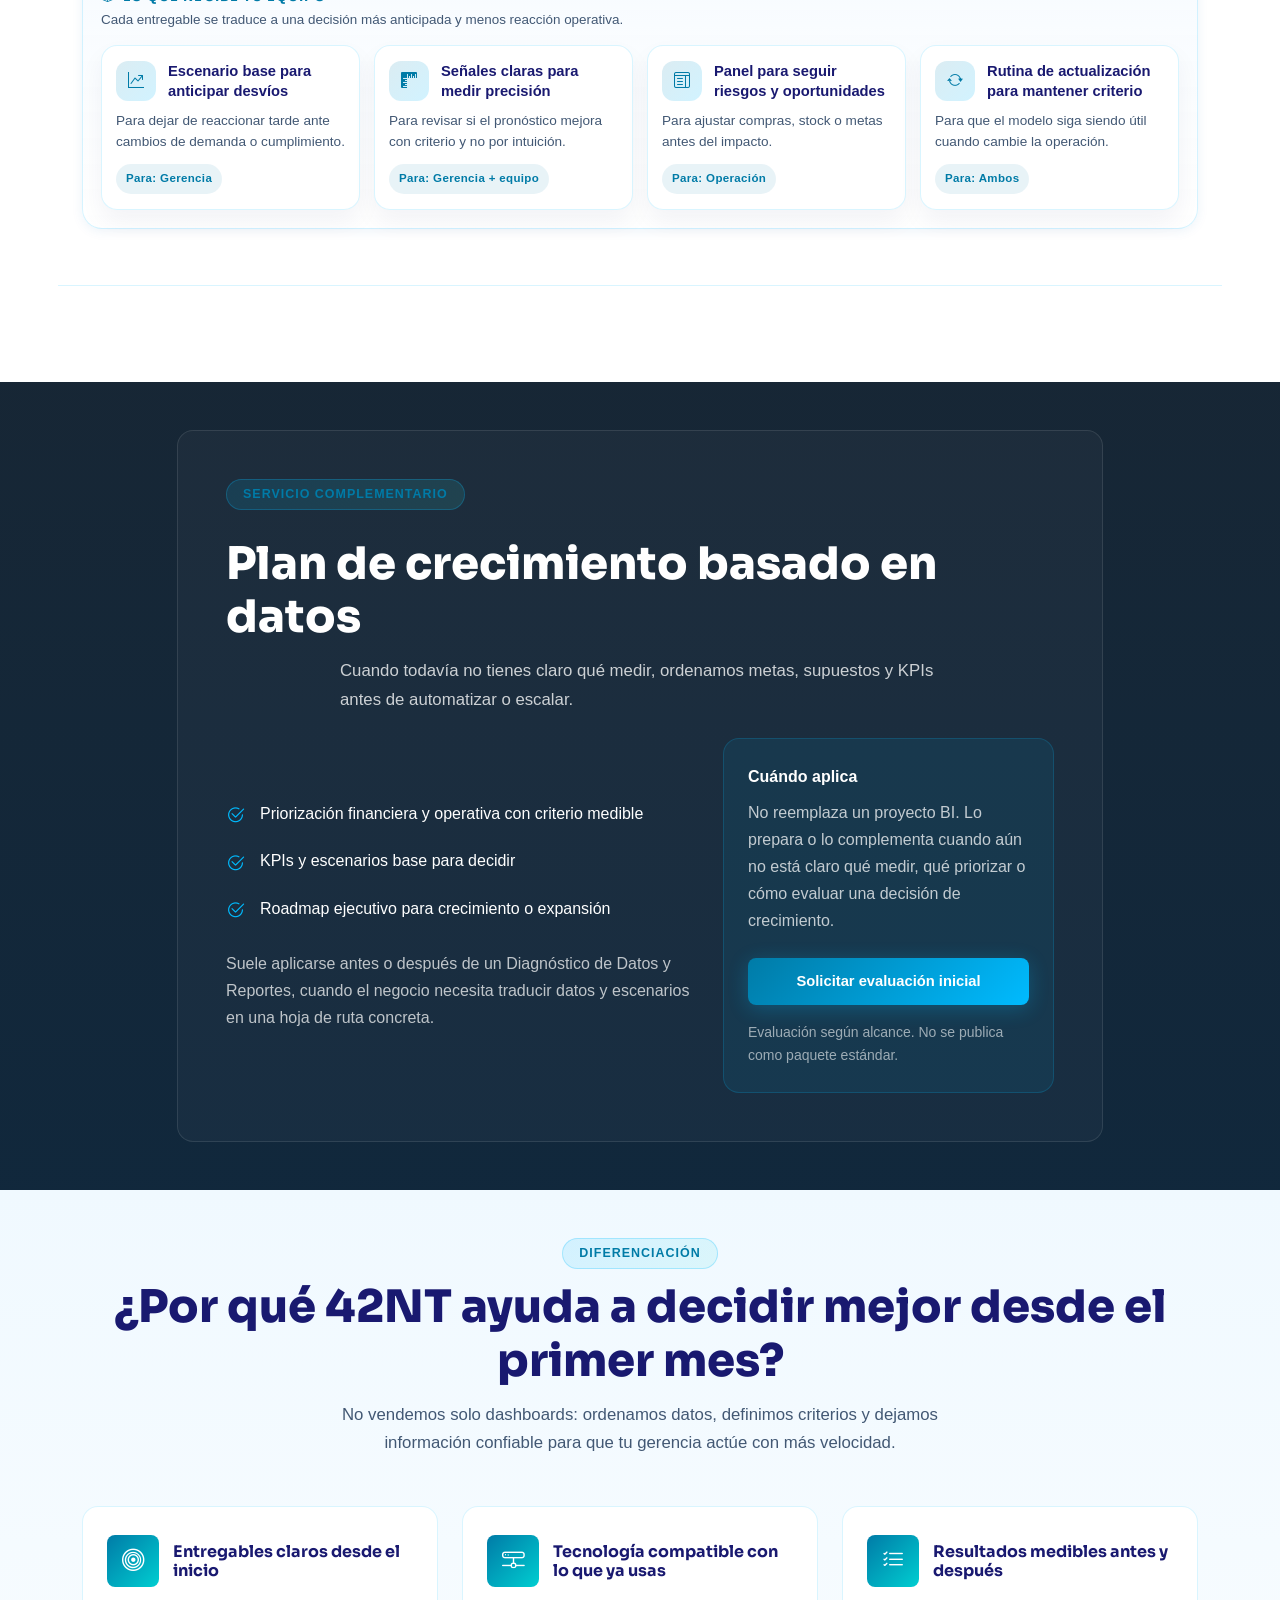
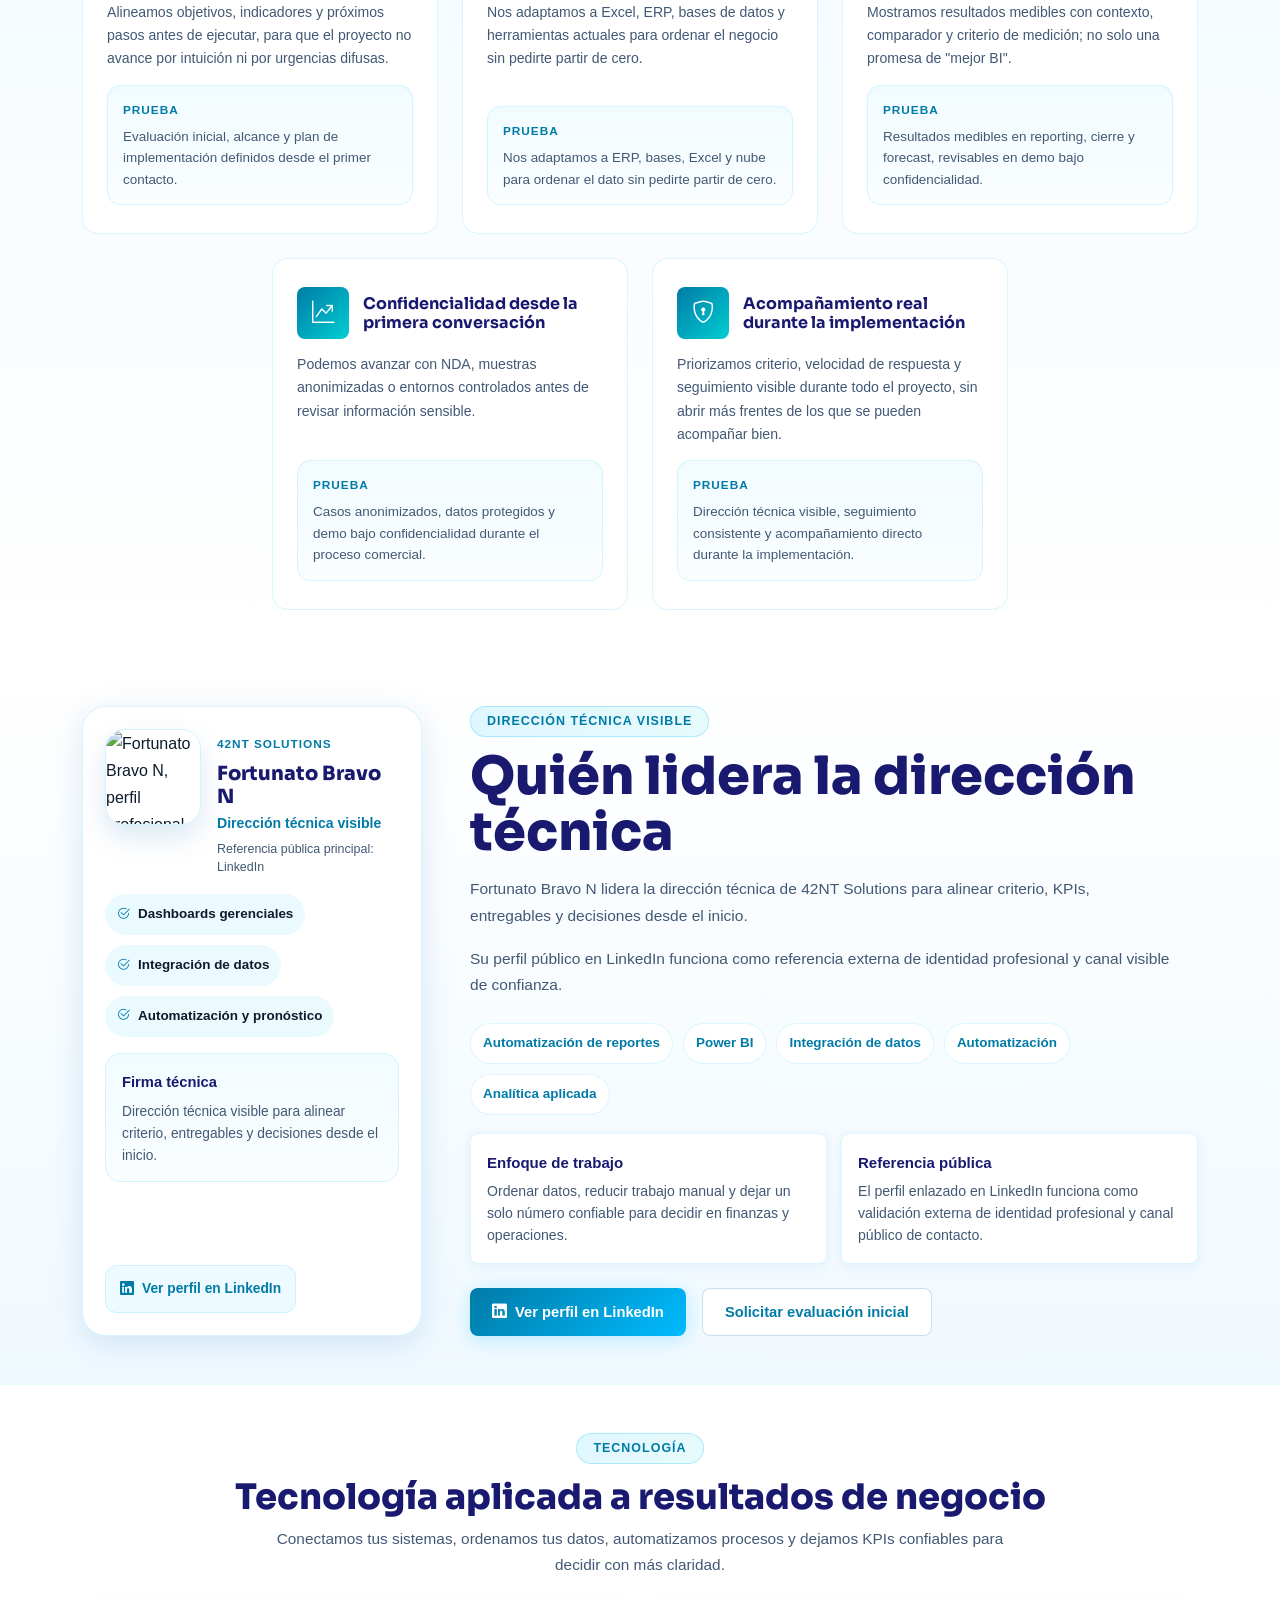
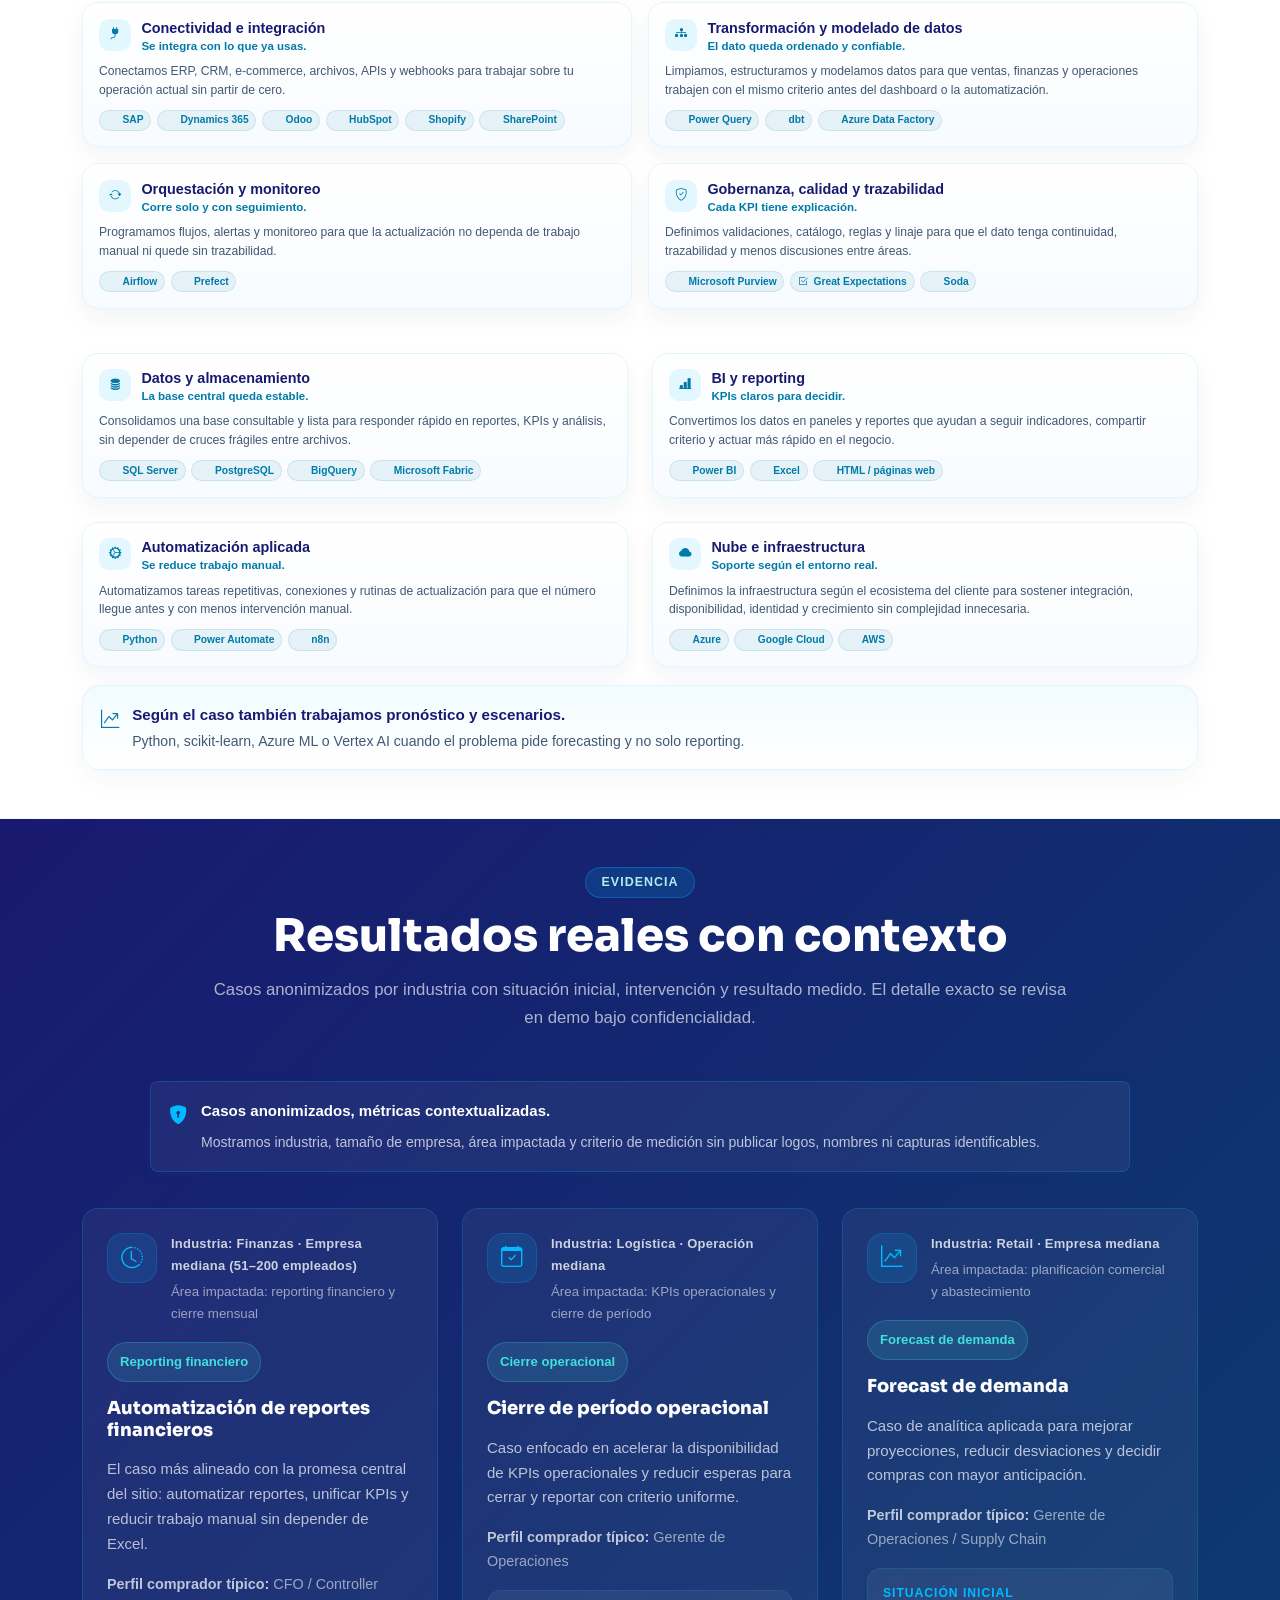
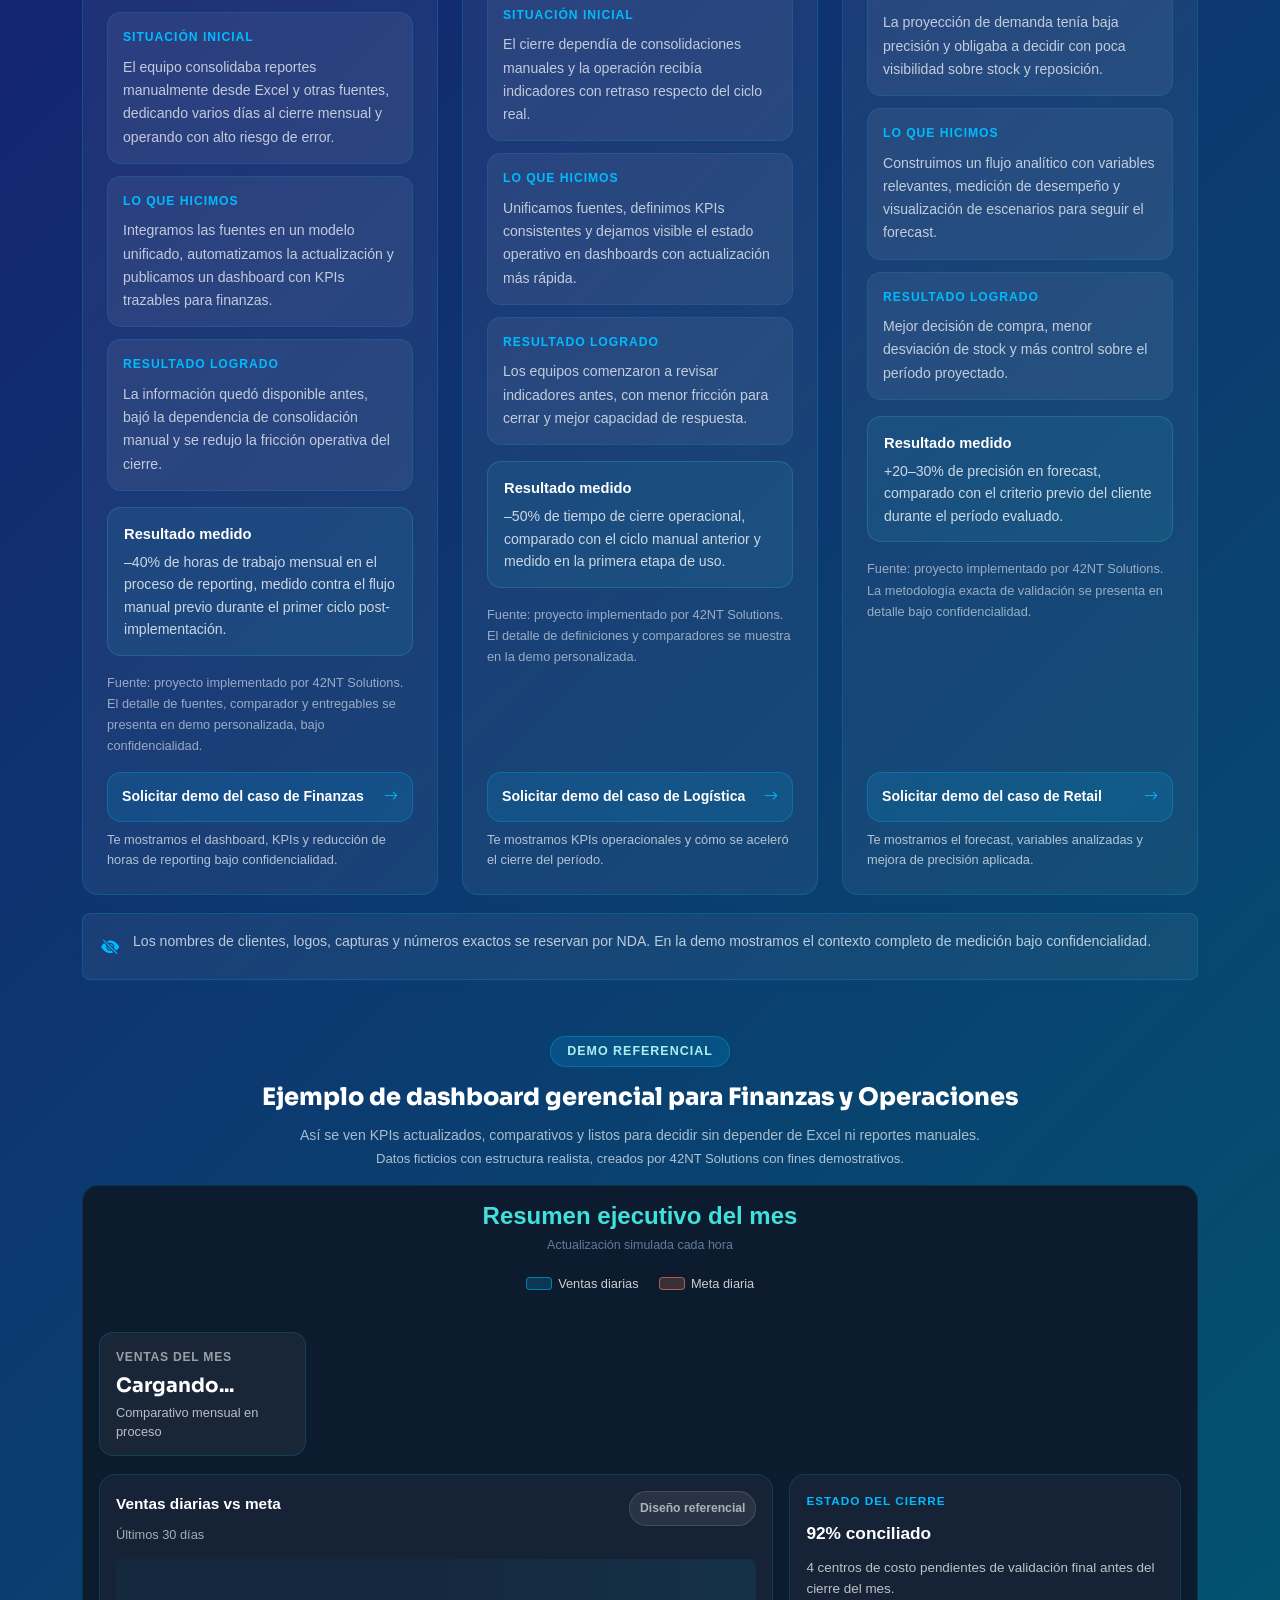
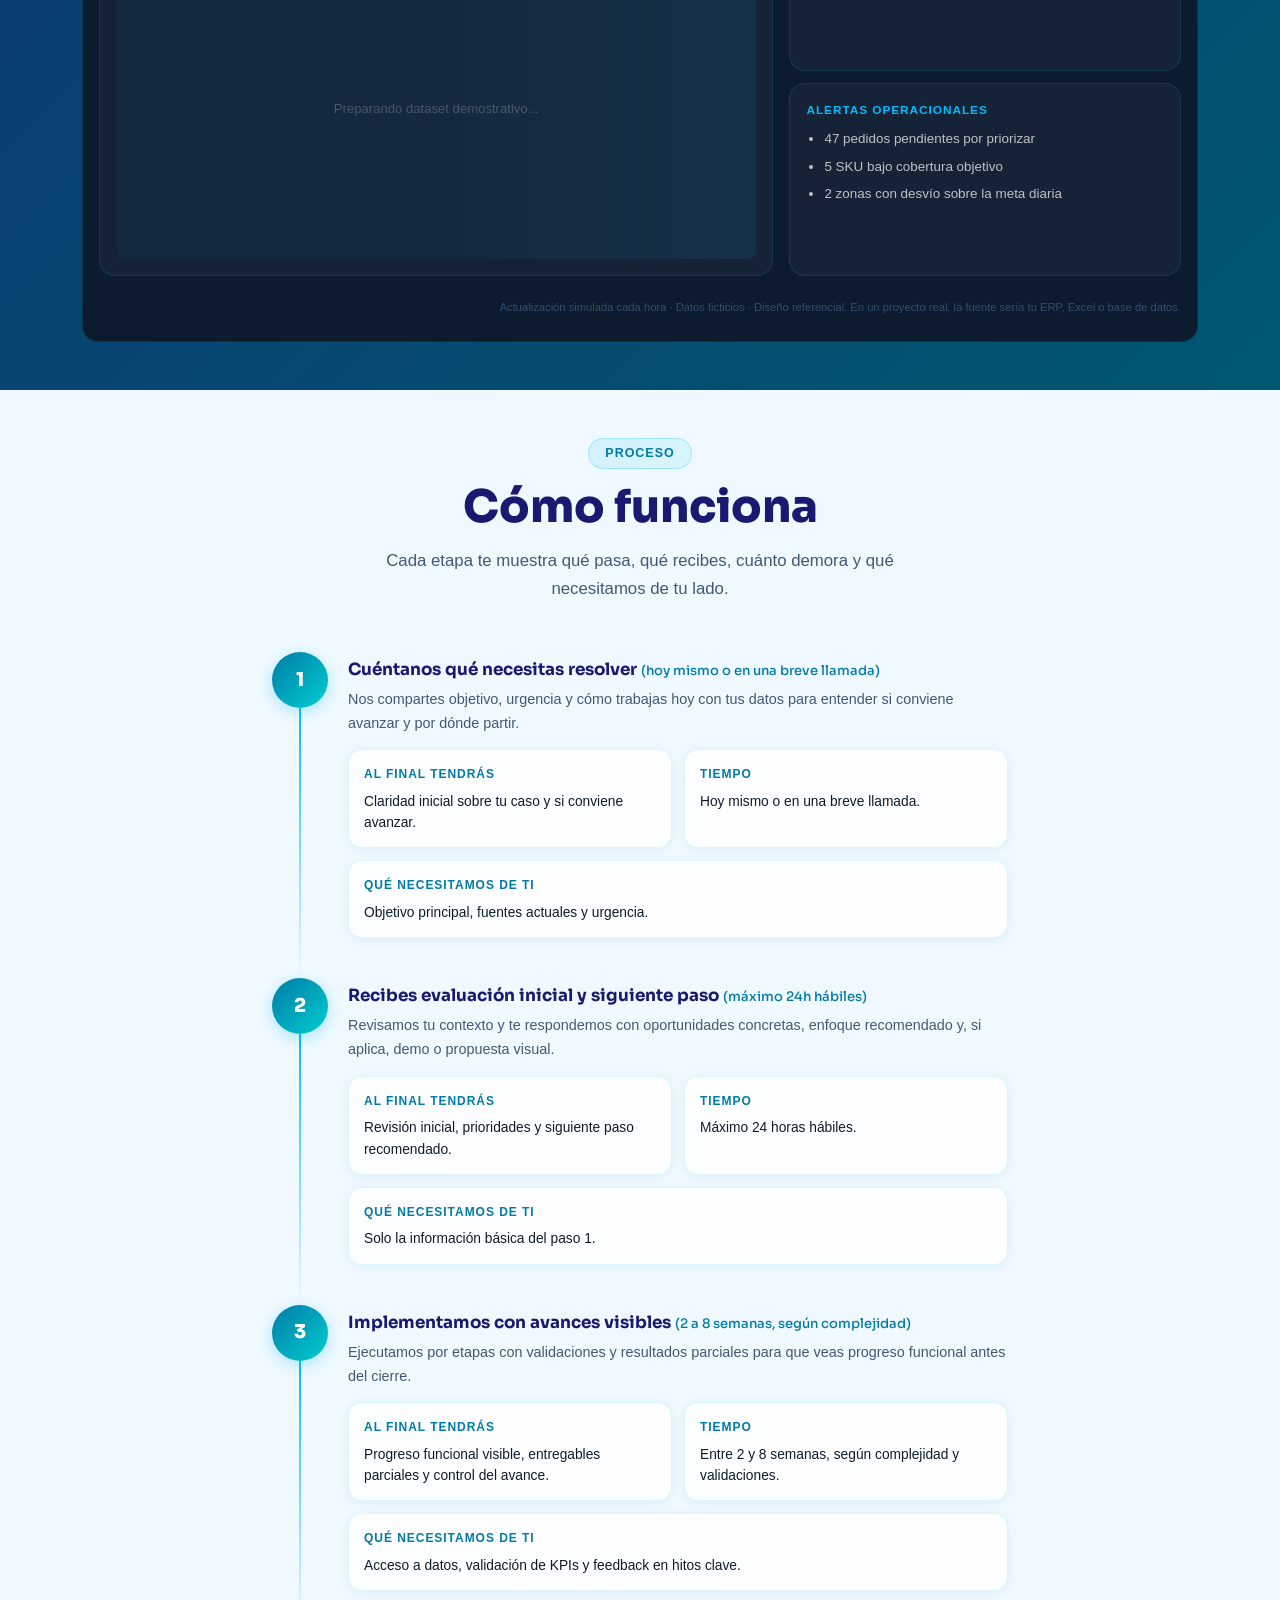
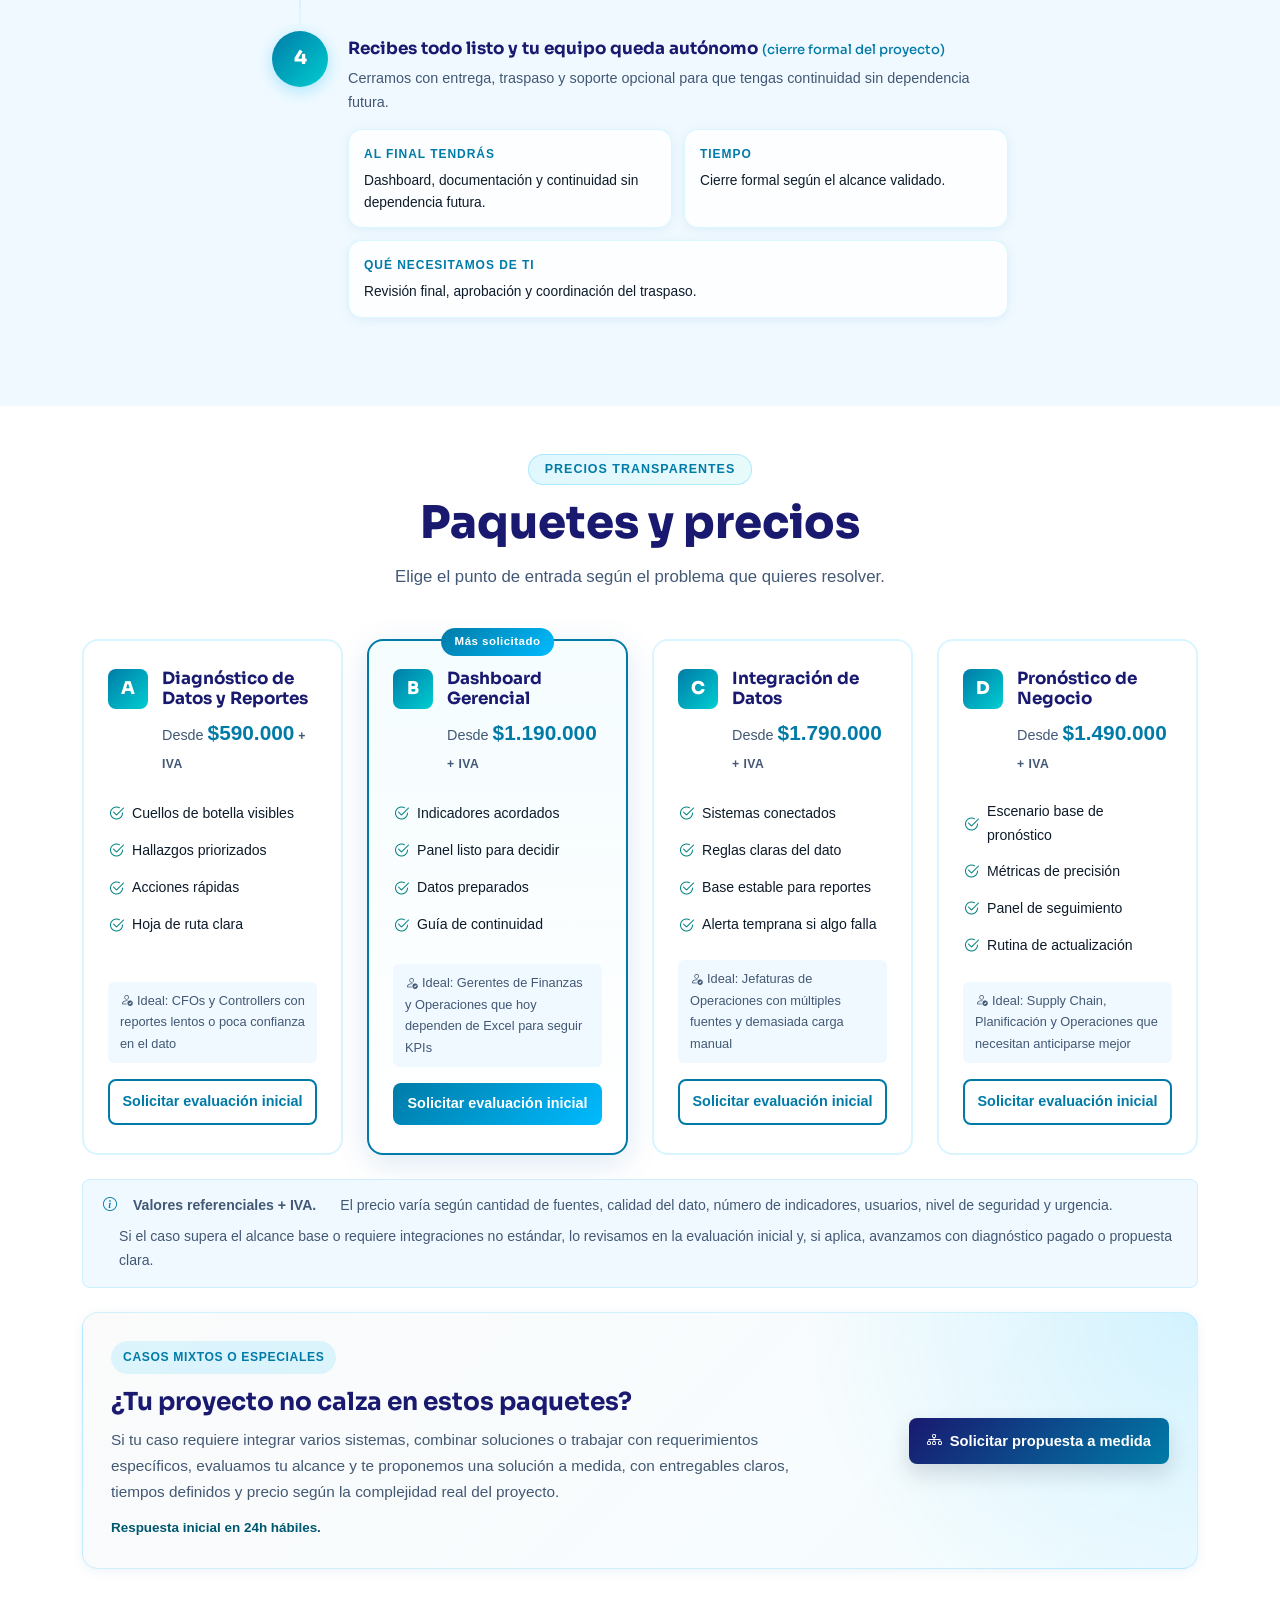
==== commit c02f3ffb: "index.html Updated the content to reflect a focus on Business Intelligence solutions and measurable " ====
--- a/index.html
+++ b/index.html
@@ -340,37 +340,39 @@
               <img class="about-summary-logo" src="images/Logo%2042NT%20Solutions.jpg" alt="Logo 42NT Solutions" loading="lazy" decoding="async" />
               <div class="about-summary-brand-copy">
                 <h2 class="section-title mb-0">42NT Solutions</h2>
-                <p class="about-summary-brand-note">Consultora BI en Chile para Finanzas y Operaciones.</p>
-              </div>
-            </div>
-            <p class="about-summary-copy">Somos una consultora BI en Chile orientada a empresas medianas de Finanzas, Operaciones, Retail y Log&iacute;stica. Trabajamos con direcci&oacute;n t&eacute;cnica visible para ordenar datos, alinear KPIs y dejar informaci&oacute;n lista para decidir.</p>
+                <p class="about-summary-brand-note">Soluciones BI para transformar datos en decisiones claras.</p>
+              </div>
+            </div>
+            <p class="about-summary-copy about-summary-copy-intro">Somos una consultora de Business Intelligence en Chile enfocada en transformar datos dispersos o estancados en informaci&oacute;n clara, &uacute;til y accionable para la toma de decisiones.</p>
+            <p class="about-summary-copy">En 42NT Solutions ayudamos a organizaciones a integrar sus datos sin partir de cero, automatizar reportes y alinear KPIs para decidir con m&aacute;s claridad, control y velocidad.</p>
             <div class="about-summary-chips">
-              <span>Consultora BI en Chile</span>
-              <span>Direcci&oacute;n t&eacute;cnica visible</span>
-              <span>Casos con resultados medidos</span>
+              <span>Integraci&oacute;n sin partir de cero</span>
+              <span>De arquitectura a visualizaci&oacute;n</span>
+              <span>Resultados medibles</span>
             </div>
           </div>
         </div>
         <div class="col-lg-7">
           <div class="about-summary-block about-summary-block-alt">
             <p class="about-summary-kicker">A qu&eacute; nos dedicamos</p>
-            <p class="about-summary-copy">Nos dedicamos a automatizar reportes, integrar datos y construir dashboards gerenciales para que Finanzas y Operaciones trabajen con un mismo n&uacute;mero confiable. Partimos desde Excel, ERP, bases o APIs, priorizamos quick wins y dejamos una base usable para que tu equipo contin&uacute;e con m&aacute;s control.</p>
+            <p class="about-summary-copy">Dise&ntilde;amos soluciones de punta a punta: desde la arquitectura y el ordenamiento de la informaci&oacute;n hasta su visualizaci&oacute;n en Power BI o entornos web propios. Nuestro foco est&aacute; en la simplicidad, la adopci&oacute;n por parte de los equipos y la generaci&oacute;n de resultados medibles.</p>
+            <p class="about-summary-copy">Trabajamos con direcci&oacute;n t&eacute;cnica visible y metodolog&iacute;as &aacute;giles para que cada entrega sea &uacute;til, entendible y sostenible en el tiempo. No vendemos dashboards aislados: construimos una base confiable para que tu organizaci&oacute;n gestione mejor su informaci&oacute;n y tome decisiones con m&aacute;s confianza.</p>
             <div class="about-summary-points">
               <div class="about-summary-point">
                 <i class="bi bi-check2-circle"></i>
-                <span>Automatizaci&oacute;n de reportes y cierres</span>
+                <span>Integraci&oacute;n y arquitectura de datos</span>
               </div>
               <div class="about-summary-point">
                 <i class="bi bi-check2-circle"></i>
-                <span>Integraci&oacute;n y ordenamiento de datos</span>
+                <span>Power BI y entornos web propios</span>
               </div>
               <div class="about-summary-point">
                 <i class="bi bi-check2-circle"></i>
-                <span>Dashboards gerenciales y KPIs confiables</span>
+                <span>Adopci&oacute;n real por los equipos</span>
               </div>
               <div class="about-summary-point">
                 <i class="bi bi-check2-circle"></i>
-                <span>Forecast y seguimiento para crecer con control</span>
+                <span>Resultados medibles y continuidad</span>
               </div>
             </div>
           </div>
